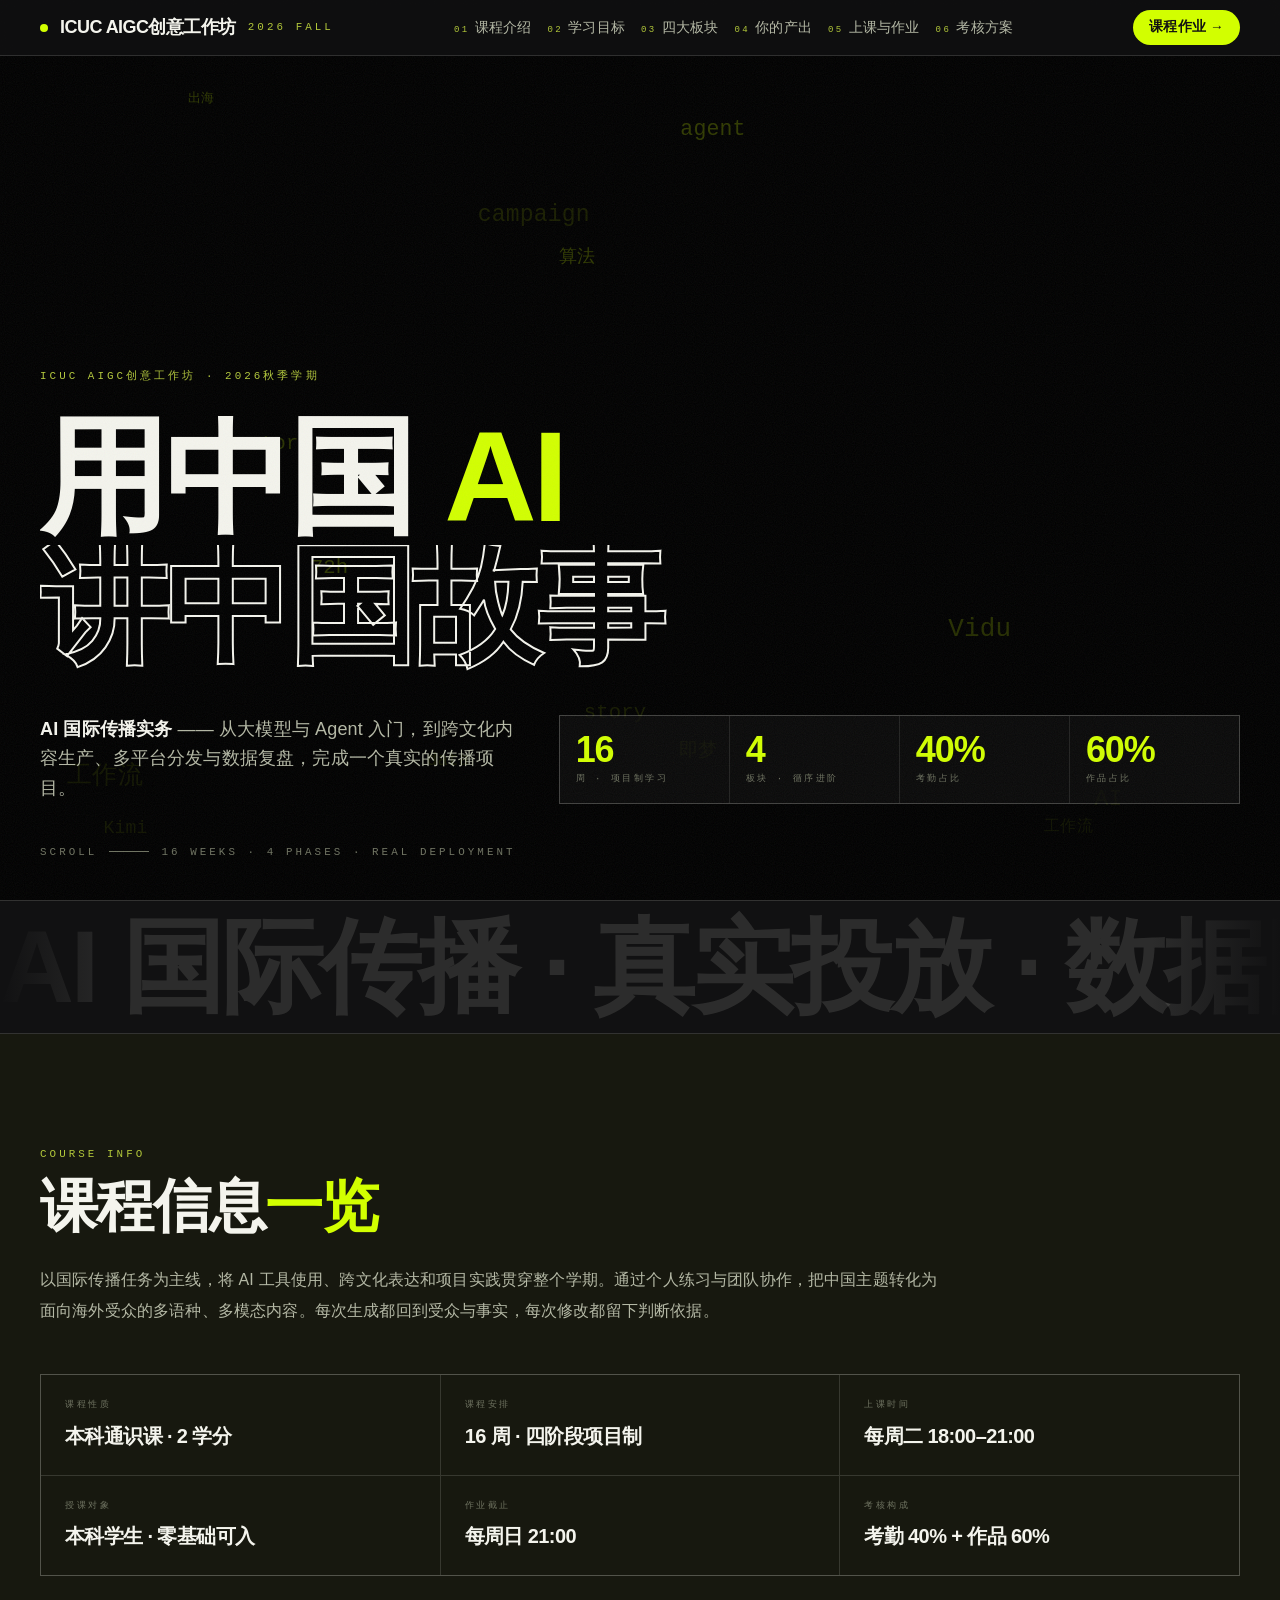
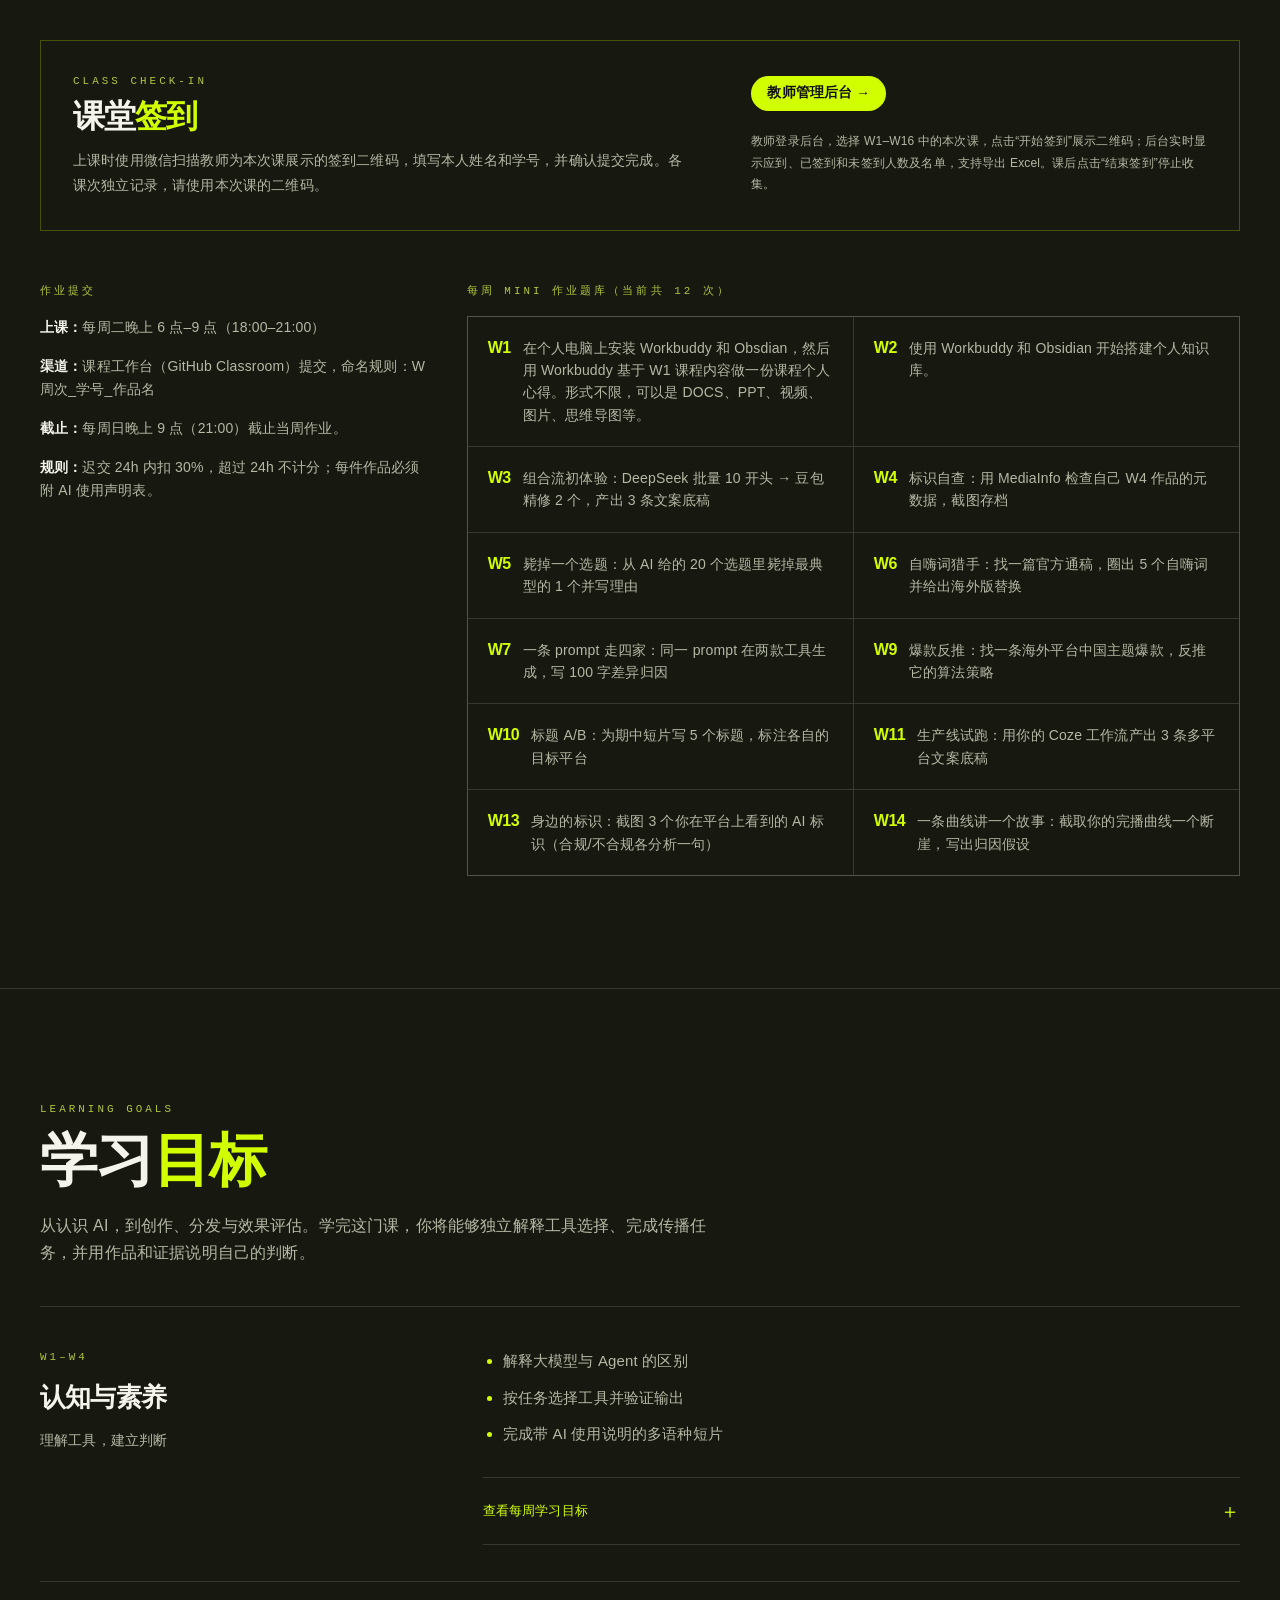
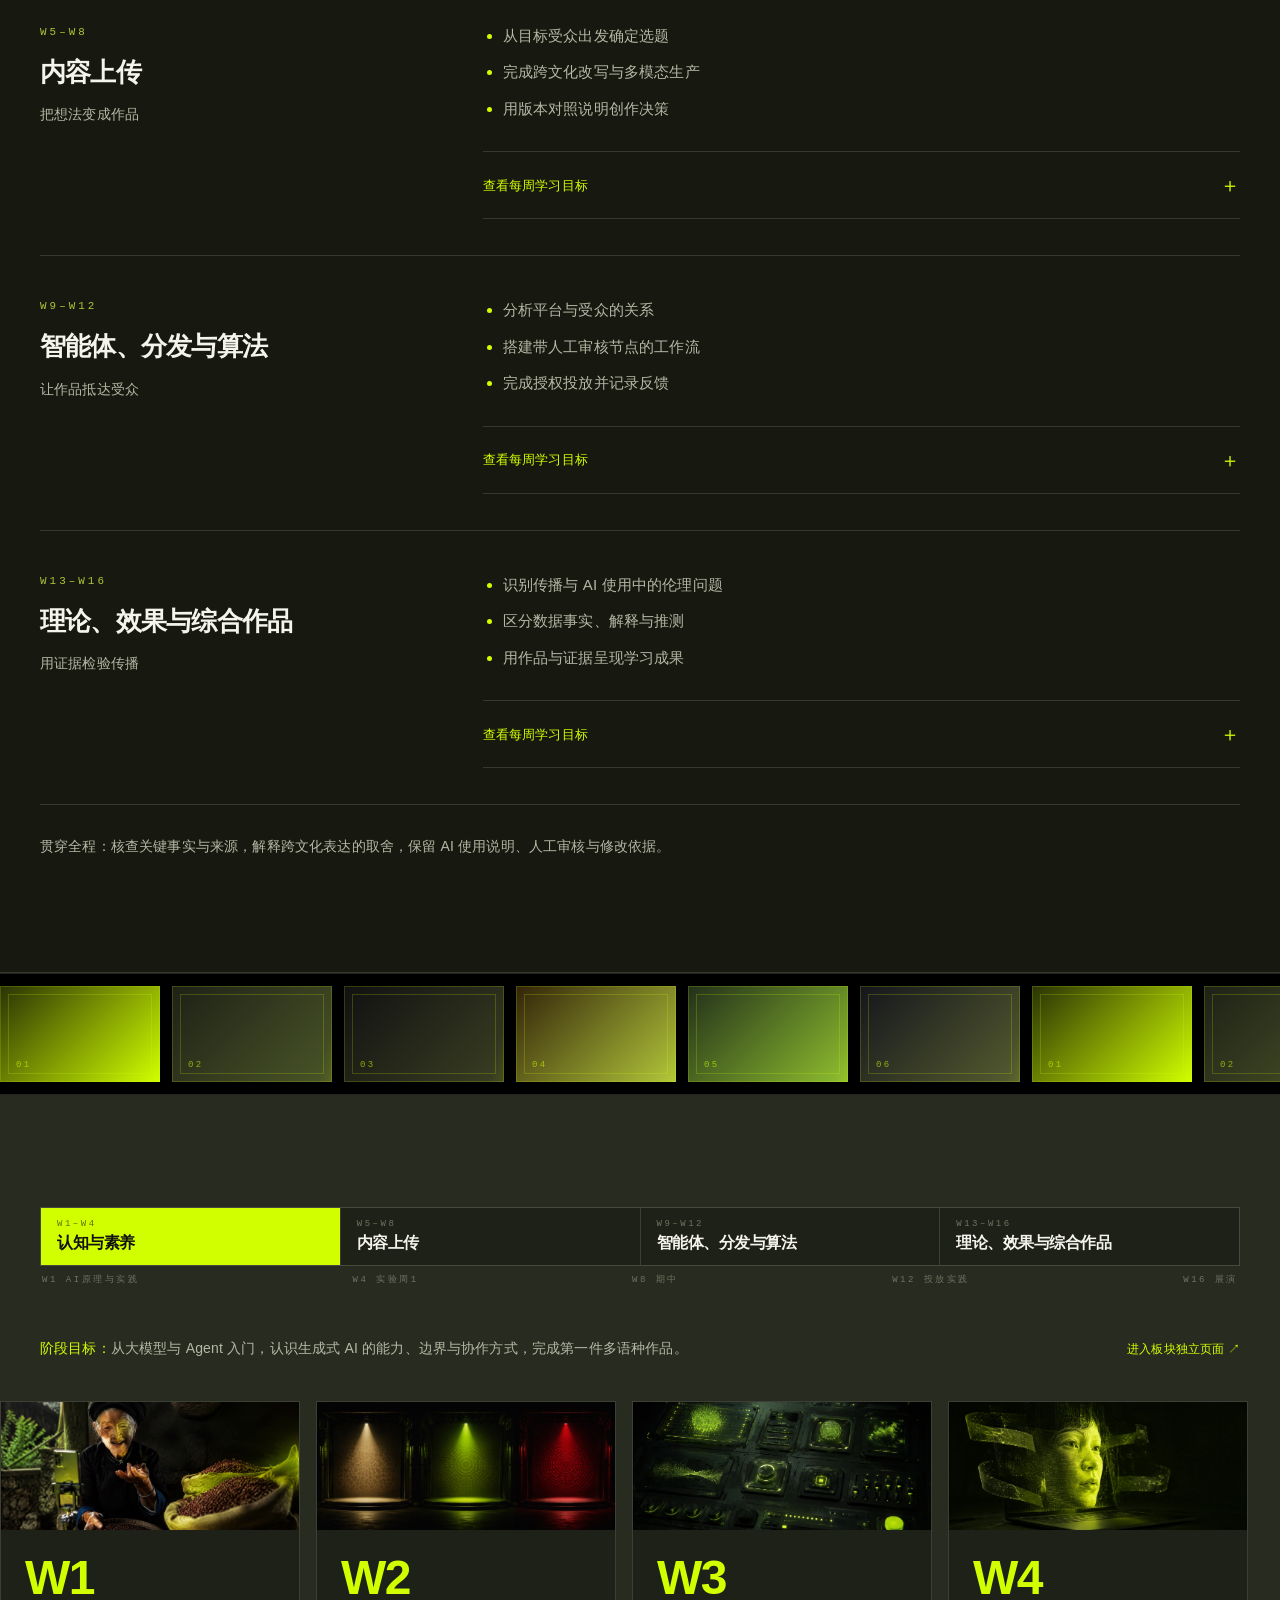
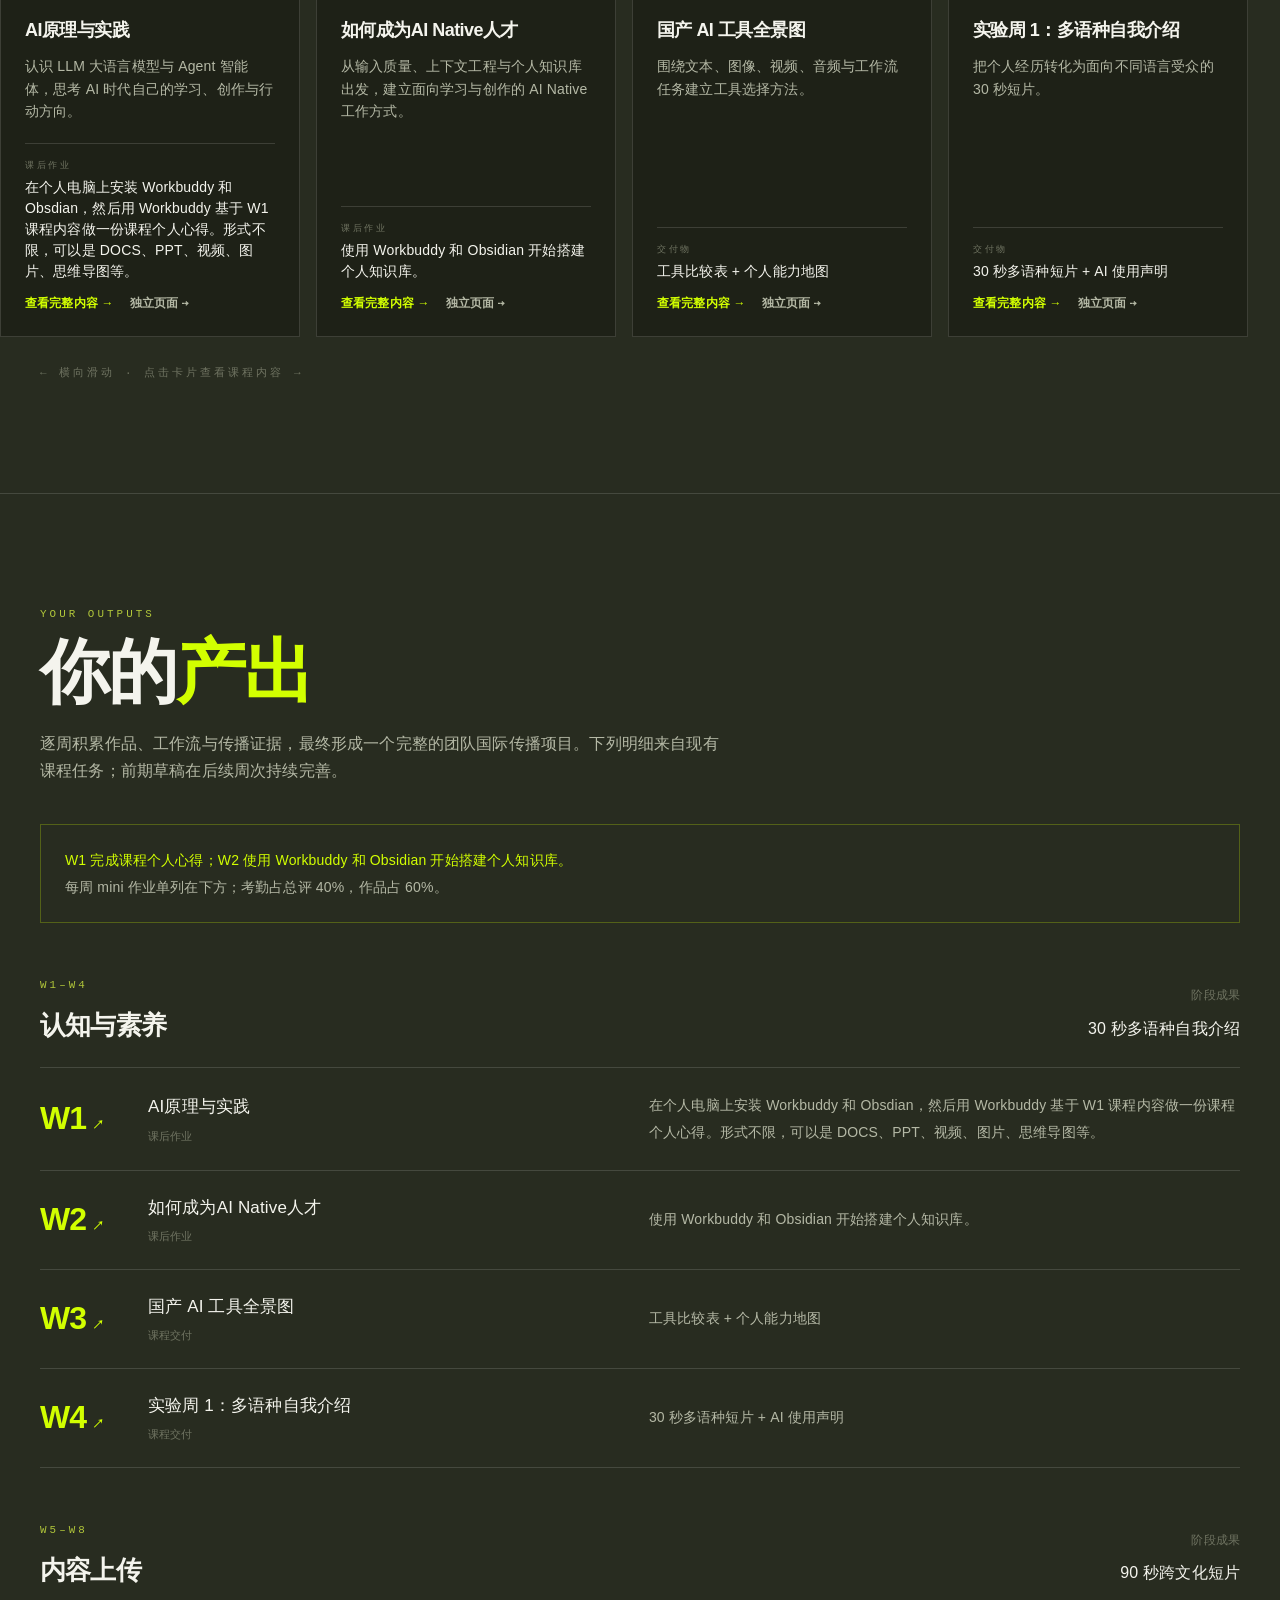
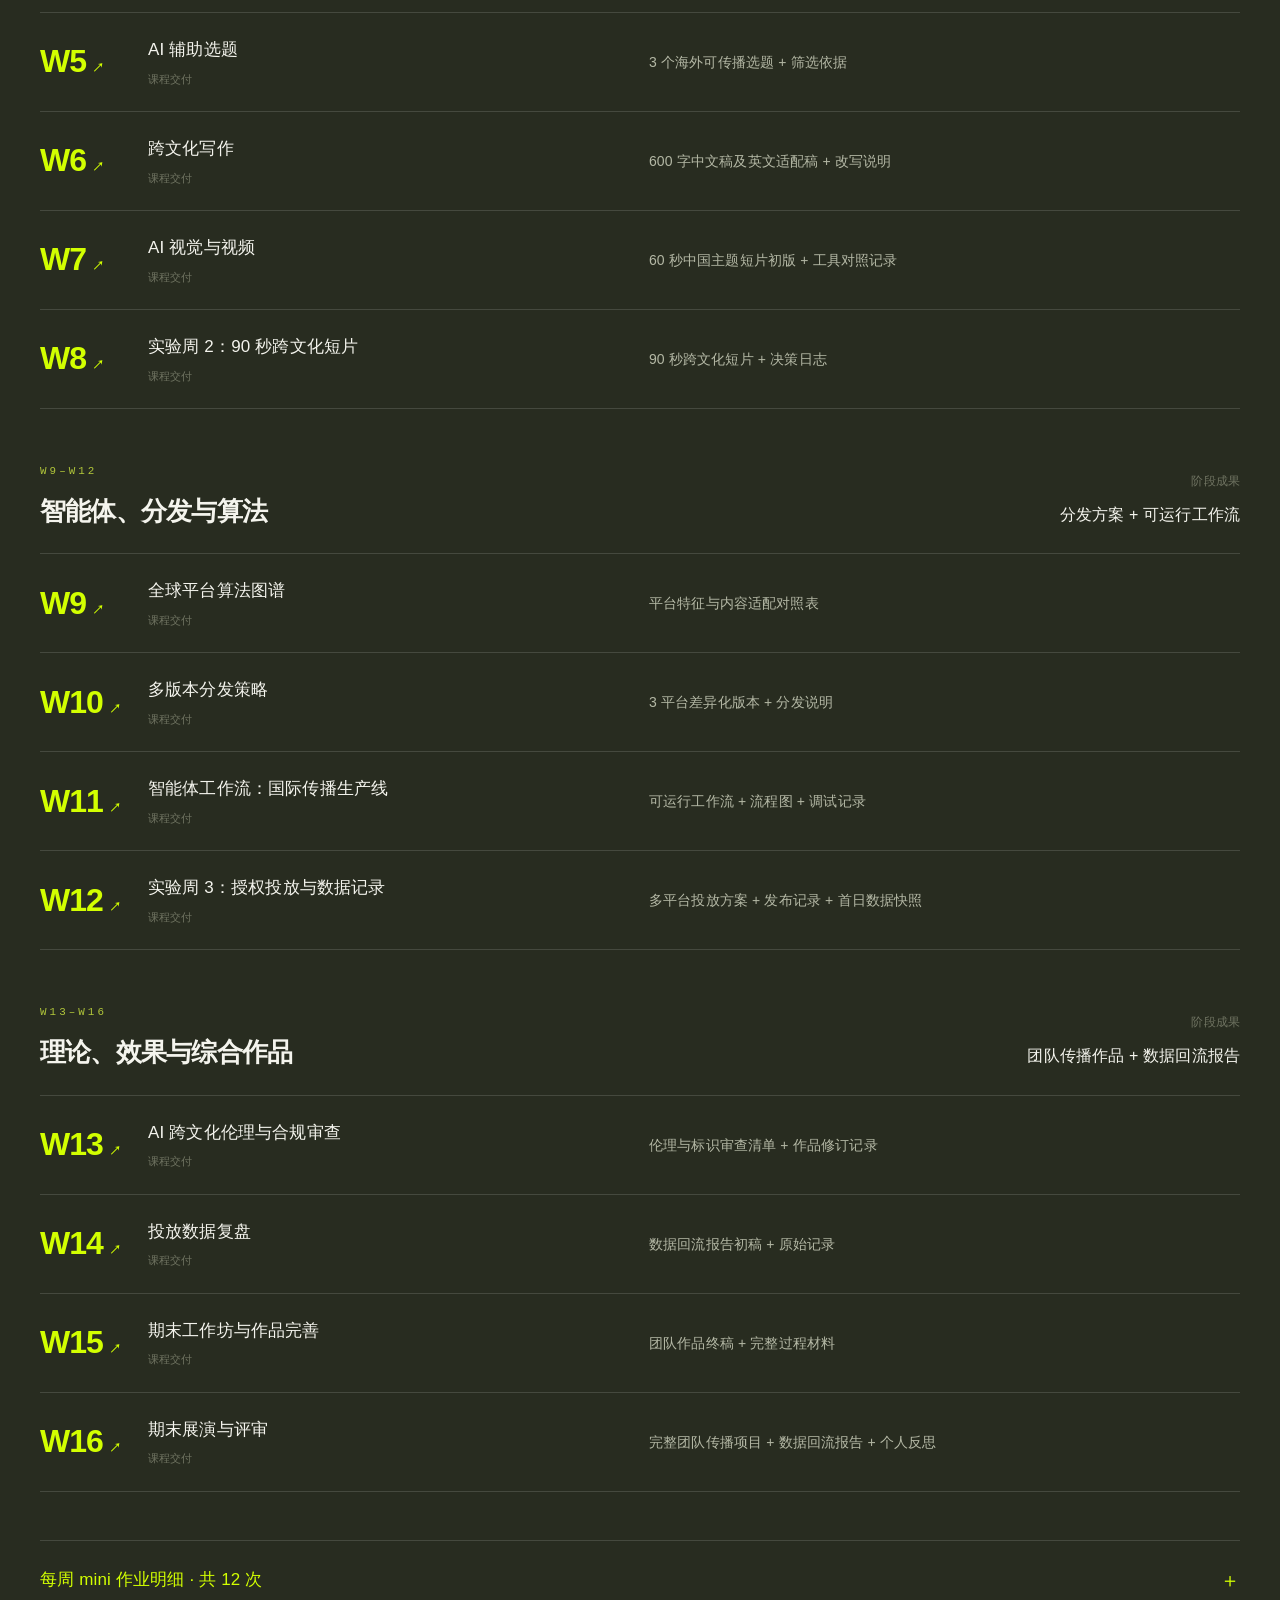
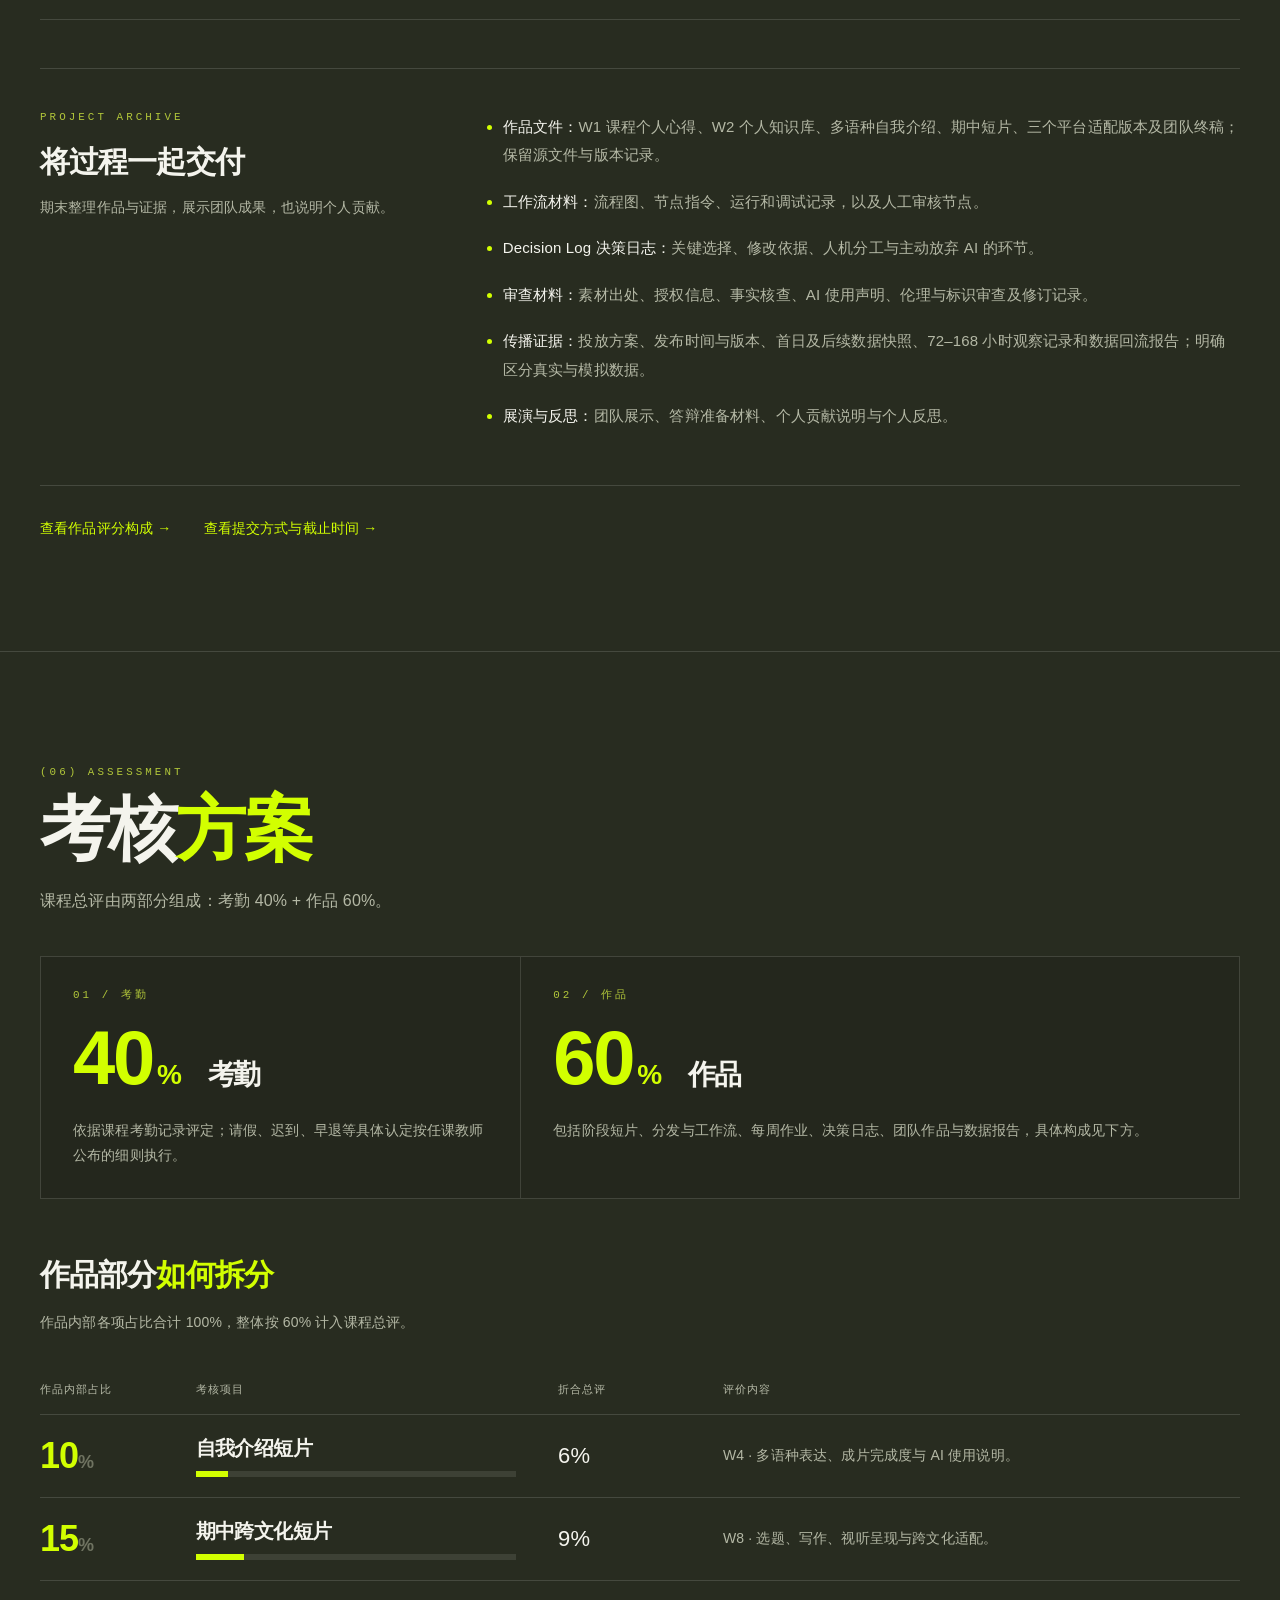
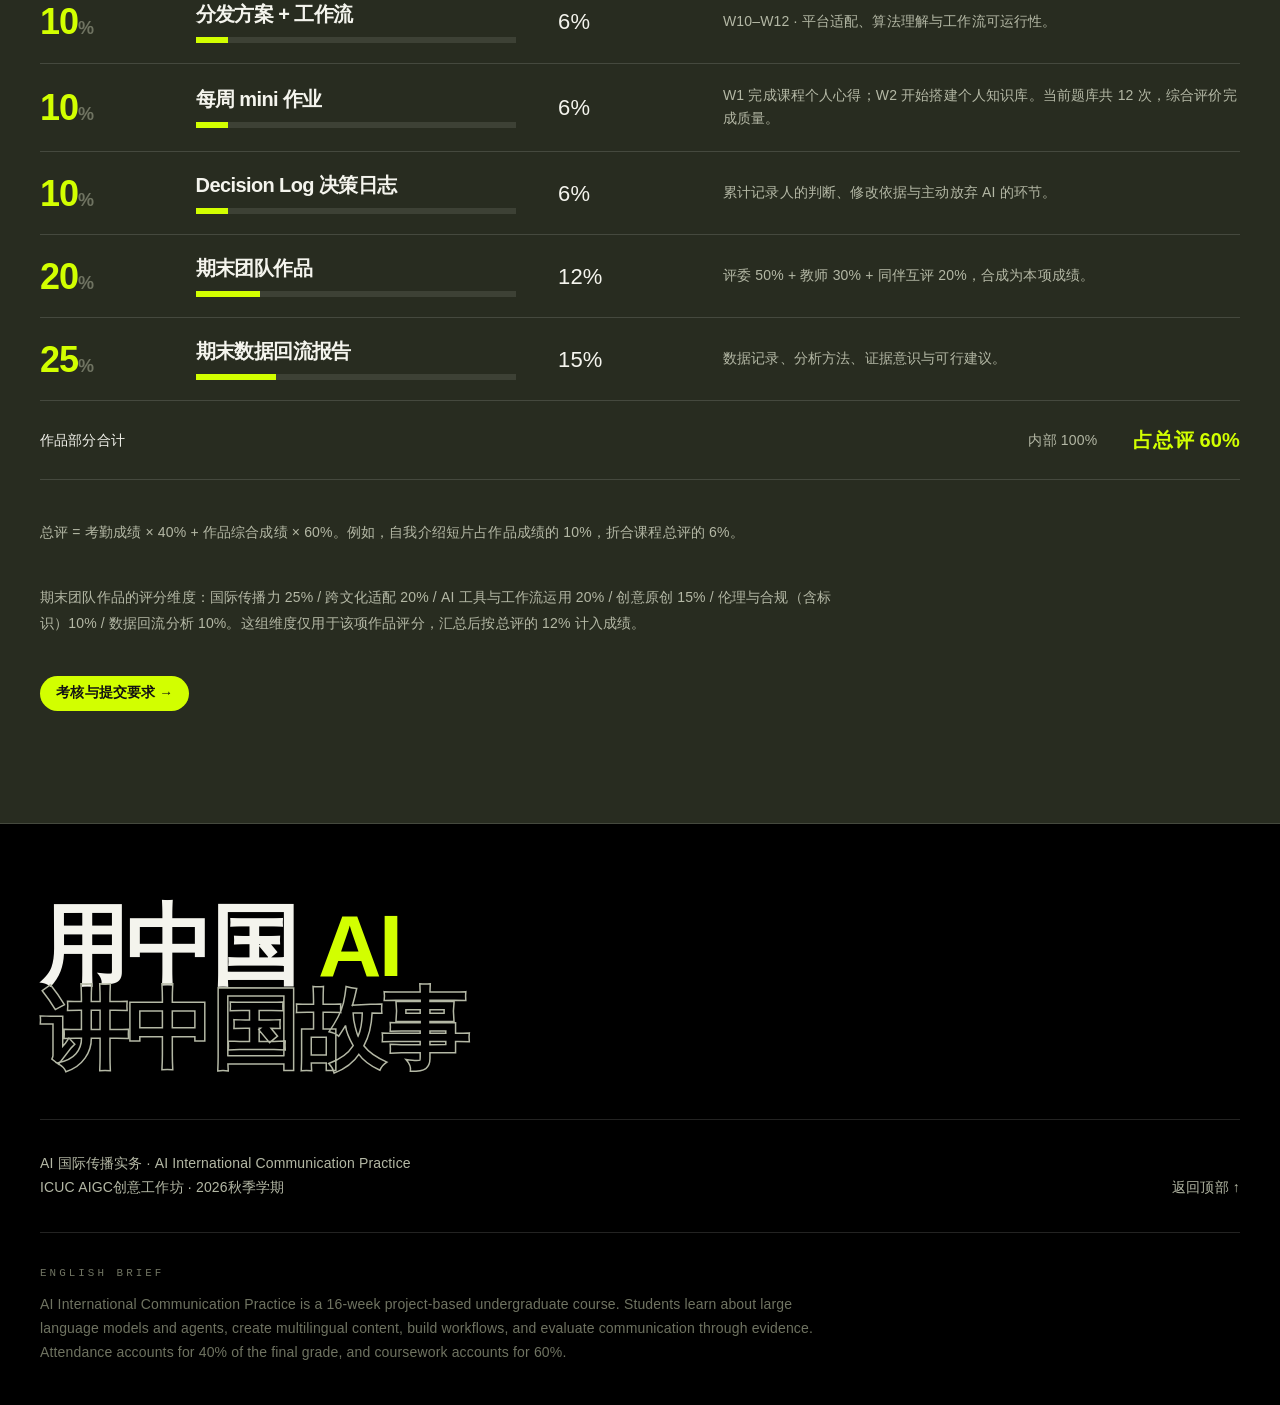
==== index.html @ f4b716f8 "Connect course attendance to W1-W16 live teacher dashboard" ====
<!doctype html><html lang="zh-CN"><head><meta charset="utf-8"><meta name="viewport" content="width=device-width,initial-scale=1"><title>课程介绍 · AI 国际传播实务</title><meta name="description" content="AI 国际传播实务：认知与素养、内容上传、智能体、分发与算法、理论、效果与综合作品。"><link rel="stylesheet" href="assets/original.css"><link rel="stylesheet" href="assets/original-look.css?v=7"><script src="assets/original-motion.js?v=4" defer></script><noscript><style>.reveal,.mask-line>span{opacity:1!important;transform:none!important}.phase-panel[hidden]{display:block!important}</style></noscript></head><body><a class="skip-link" href="#main">跳到正文</a><div class="scroll-progress" aria-hidden="true"><i></i></div><header class="original-header"><a class="brand-link" href="index.html#top"><span class="dot-live"></span><span class="font-display">ICUC AIGC创意工作坊</span><small class="d-mono">2026 FALL</small></a><nav class="desktop-nav" aria-label="主导航"><a class="u-link" href="index.html#info"><span class="d-mono">01</span>课程介绍</a><a class="u-link" href="index.html#learning-goals"><span class="d-mono">02</span>学习目标</a><a class="u-link" href="index.html#syllabus"><span class="d-mono">03</span>四大板块</a><a class="u-link" href="index.html#your-outputs"><span class="d-mono">04</span>你的产出</a><a class="u-link" href="index.html#assignments"><span class="d-mono">05</span>上课与作业</a><a class="u-link" href="index.html#assessment"><span class="d-mono">06</span>考核方案</a></nav><div class="nav-actions"><a class="btn-lime nav-cta" href="index.html#assignments">课程作业 →</a><button class="menu-trigger" aria-label="打开菜单" aria-expanded="false">☰</button></div></header><dialog class="mobile-menu" aria-label="导航菜单"><div class="dialog-top"><b class="font-display">ICUC AIGC创意工作坊</b><button data-close aria-label="关闭菜单">✕</button></div><nav><a class="u-link" href="index.html#info"><span class="d-mono">01</span>课程介绍</a><a class="u-link" href="index.html#learning-goals"><span class="d-mono">02</span>学习目标</a><a class="u-link" href="index.html#syllabus"><span class="d-mono">03</span>四大板块</a><a class="u-link" href="index.html#your-outputs"><span class="d-mono">04</span>你的产出</a><a class="u-link" href="index.html#assignments"><span class="d-mono">05</span>上课与作业</a><a class="u-link" href="index.html#assessment"><span class="d-mono">06</span>考核方案</a></nav></dialog><main id="main"><section id="top" class="original-hero"><canvas class="data-rain" aria-hidden="true"></canvas><div class="hero-shade"></div><div class="hero-inner"><p class="d-mono mb-8">ICUC AIGC创意工作坊 · 2026秋季学期</p><h1 class="font-display hero-title"><span class="mask-line"><span style="animation-delay:.1s">用中国 <span style="color:var(--lime)">AI</span></span></span><span class="mask-line"><span class="outline" style="animation-delay:.28s">讲中国故事</span></span></h1><div class="hero-bottom"><p><b>AI 国际传播实务</b> —— 从大模型与 Agent 入门，到跨文化内容生产、多平台分发与数据复盘，完成一个真实的传播项目。</p><div class="hero-stats"><div><strong class="font-display" data-count="16">16</strong><span class="d-mono-dim">周 · 项目制学习</span></div><div><strong class="font-display" data-count="4">4</strong><span class="d-mono-dim">板块 · 循序进阶</span></div><div><strong class="font-display" data-count="40%">40%</strong><span class="d-mono-dim">考勤占比</span></div><div><strong class="font-display" data-count="60%">60%</strong><span class="d-mono-dim">作品占比</span></div></div></div><div class="hero-scroll d-mono-dim"><span>SCROLL</span><i></i><span>16 WEEKS · 4 PHASES · REAL DEPLOYMENT</span></div></div></section><div class="original-marquee" aria-hidden="true"><div class="marquee-track font-display"><span>AI 国际传播 · 真实投放 · 数据回流 · 用中国 AI 讲中国故事 · </span><span>AI 国际传播 · 真实投放 · 数据回流 · 用中国 AI 讲中国故事 · </span></div></div><section id="info" class="original-section info-section"><div class="d-mono mb-4 reveal">COURSE INFO</div><h2 class="d-title section-title mb-6 reveal">课程信息<span style="color:var(--lime)">一览</span></h2><p class="intro-copy reveal">以国际传播任务为主线，将 AI 工具使用、跨文化表达和项目实践贯穿整个学期。通过个人练习与团队协作，把中国主题转化为面向海外受众的多语种、多模态内容。每次生成都回到受众与事实，每次修改都留下判断依据。</p><div class="info-grid"><div class="reveal"><div class="d-mono-dim mb-2">课程性质</div><strong class="d-title">本科通识课 · 2 学分</strong></div><div class="reveal"><div class="d-mono-dim mb-2">课程安排</div><strong class="d-title">16 周 · 四阶段项目制</strong></div><div class="reveal"><div class="d-mono-dim mb-2">上课时间</div><strong class="d-title">每周二 18:00–21:00</strong></div><div class="reveal"><div class="d-mono-dim mb-2">授课对象</div><strong class="d-title">本科学生 · 零基础可入</strong></div><div class="reveal"><div class="d-mono-dim mb-2">作业截止</div><strong class="d-title">每周日 21:00</strong></div><div class="reveal"><div class="d-mono-dim mb-2">考核构成</div><strong class="d-title">考勤 40% + 作品 60%</strong></div></div><div id="assignments" class="assignment-area"><div class="attendance-entry reveal"><div><div class="d-mono mb-3">CLASS CHECK-IN</div><h3 class="d-title">课堂<span style="color:var(--lime)">签到</span></h3><p>上课时使用微信扫描教师为本次课展示的签到二维码，填写本人姓名和学号，并确认提交完成。各课次独立记录，请使用本次课的二维码。</p></div><div class="attendance-actions"><a class="btn-lime" href="https://icuc-aigc-attendance.akon-mar.chatgpt.site/admin">教师管理后台 →</a><small>教师登录后台，选择 W1–W16 中的本次课，点击“开始签到”展示二维码；后台实时显示应到、已签到和未签到人数及名单，支持导出 Excel。课后点击“结束签到”停止收集。</small></div></div><div class="assignment-rules reveal"><div class="d-mono mb-4">作业提交</div><p><b>上课：</b>每周二晚上 6 点–9 点（18:00–21:00）</p><p><b>渠道：</b>课程工作台（GitHub Classroom）提交，命名规则：W周次_学号_作品名</p><p><b>截止：</b>每周日晚上 9 点（21:00）截止当周作业。</p><p><b>规则：</b>迟交 24h 内扣 30%，超过 24h 不计分；每件作品必须附 AI 使用声明表。</p></div><div><div class="d-mono mb-4 reveal">每周 mini 作业题库（当前共 12 次）</div><div class="mini-grid"><div class="mini-item reveal"><b class="font-display">W1</b><span>在个人电脑上安装 Workbuddy 和 Obsdian，然后用 Workbuddy 基于 W1 课程内容做一份课程个人心得。形式不限，可以是 DOCS、PPT、视频、图片、思维导图等。</span></div><div class="mini-item reveal"><b class="font-display">W2</b><span>使用 Workbuddy 和 Obsidian 开始搭建个人知识库。</span></div><div class="mini-item reveal"><b class="font-display">W3</b><span>组合流初体验：DeepSeek 批量 10 开头 → 豆包精修 2 个，产出 3 条文案底稿</span></div><div class="mini-item reveal"><b class="font-display">W4</b><span>标识自查：用 MediaInfo 检查自己 W4 作品的元数据，截图存档</span></div><div class="mini-item reveal"><b class="font-display">W5</b><span>毙掉一个选题：从 AI 给的 20 个选题里毙掉最典型的 1 个并写理由</span></div><div class="mini-item reveal"><b class="font-display">W6</b><span>自嗨词猎手：找一篇官方通稿，圈出 5 个自嗨词并给出海外版替换</span></div><div class="mini-item reveal"><b class="font-display">W7</b><span>一条 prompt 走四家：同一 prompt 在两款工具生成，写 100 字差异归因</span></div><div class="mini-item reveal"><b class="font-display">W9</b><span>爆款反推：找一条海外平台中国主题爆款，反推它的算法策略</span></div><div class="mini-item reveal"><b class="font-display">W10</b><span>标题 A/B：为期中短片写 5 个标题，标注各自的目标平台</span></div><div class="mini-item reveal"><b class="font-display">W11</b><span>生产线试跑：用你的 Coze 工作流产出 3 条多平台文案底稿</span></div><div class="mini-item reveal"><b class="font-display">W13</b><span>身边的标识：截图 3 个你在平台上看到的 AI 标识（合规/不合规各分析一句）</span></div><div class="mini-item reveal"><b class="font-display">W14</b><span>一条曲线讲一个故事：截取你的完播曲线一个断崖，写出归因假设</span></div></div></div></div></section><section id="learning-goals" class="original-section info-section outcomes-section" aria-labelledby="learning-goals-title"><div class="d-mono mb-4 reveal">LEARNING GOALS</div><h2 id="learning-goals-title" class="d-title section-title mb-6 reveal">学习<span style="color:var(--lime)">目标</span></h2><p class="section-desc reveal">从认识 AI，到创作、分发与效果评估。学完这门课，你将能够独立解释工具选择、完成传播任务，并用作品和证据说明自己的判断。</p><div class="goal-ledger"><article class="goal-phase reveal"><div class="goal-phase-heading"><span class="d-mono">W1–W4</span><h3 class="d-title">认知与素养</h3><p>理解工具，建立判断</p></div><div><ul class="outcome-list"><li>解释大模型与 Agent 的区别</li><li>按任务选择工具并验证输出</li><li>完成带 AI 使用说明的多语种短片</li></ul><details class="outcome-details"><summary>查看每周学习目标<span aria-hidden="true">＋</span></summary><div class="weekly-goals"><div class="weekly-goal"><a class="d-mono" href="phase-1.html#week-1">W1 ↗</a><div><h4>AI原理与实践</h4><ul class="outcome-list"><li>理解什么是 LLM 大语言模型</li><li>理解什么是 Agent 智能体及其与 LLM 的关系</li><li>思考 AI 时代自己该怎么做，并形成个人心得</li></ul></div></div><div class="weekly-goal"><a class="d-mono" href="phase-1.html#week-2">W2 ↗</a><div><h4>如何成为AI Native人才</h4><ul class="outcome-list"><li>理解输入质量对 AI 输出的影响</li><li>学会围绕任务组织和提供上下文</li><li>使用 Workbuddy 和 Obsidian 开始搭建个人知识库</li><li>整理可复用的个人上线文仓库</li></ul></div></div><div class="weekly-goal"><a class="d-mono" href="phase-1.html#week-3">W3 ↗</a><div><h4>国产 AI 工具全景图</h4><ul class="outcome-list"><li>建立任务与工具的对应关系</li><li>用统一材料比较工具输出</li><li>说明选择依据与使用限制</li></ul></div></div><div class="weekly-goal"><a class="d-mono" href="phase-1.html#week-4">W4 ↗</a><div><h4>实验周 1：多语种自我介绍</h4><ul class="outcome-list"><li>完成中文与外语的受众适配</li><li>串联文案、配音、字幕和剪辑</li><li>说明作品中的 AI 使用环节</li></ul></div></div></div></details></div></article><article class="goal-phase reveal"><div class="goal-phase-heading"><span class="d-mono">W5–W8</span><h3 class="d-title">内容上传</h3><p>把想法变成作品</p></div><div><ul class="outcome-list"><li>从目标受众出发确定选题</li><li>完成跨文化改写与多模态生产</li><li>用版本对照说明创作决策</li></ul><details class="outcome-details"><summary>查看每周学习目标<span aria-hidden="true">＋</span></summary><div class="weekly-goals"><div class="weekly-goal"><a class="d-mono" href="phase-2.html#week-5">W5 ↗</a><div><h4>AI 辅助选题</h4><ul class="outcome-list"><li>区分主题、选题和叙事角度</li><li>从材料中提出可核实的选题</li><li>给出选题筛选理由</li></ul></div></div><div class="weekly-goal"><a class="d-mono" href="phase-2.html#week-6">W6 ↗</a><div><h4>跨文化写作</h4><ul class="outcome-list"><li>识别受众已有知识与理解障碍</li><li>调整叙事开头和解释方式</li><li>保留事实的一致性</li></ul></div></div><div class="weekly-goal"><a class="d-mono" href="phase-2.html#week-7">W7 ↗</a><div><h4>AI 视觉与视频</h4><ul class="outcome-list"><li>从脚本拆出可制作镜头</li><li>比较视觉与视频工具的表现</li><li>保持人物、画面和声音一致</li></ul></div></div><div class="weekly-goal"><a class="d-mono" href="phase-2.html#week-8">W8 ↗</a><div><h4>实验周 2：90 秒跨文化短片</h4><ul class="outcome-list"><li>形成完整的跨文化叙事</li><li>完成多模态协同与质量检查</li><li>用决策日志解释人机分工</li></ul></div></div></div></details></div></article><article class="goal-phase reveal"><div class="goal-phase-heading"><span class="d-mono">W9–W12</span><h3 class="d-title">智能体、分发与算法</h3><p>让作品抵达受众</p></div><div><ul class="outcome-list"><li>分析平台与受众的关系</li><li>搭建带人工审核节点的工作流</li><li>完成授权投放并记录反馈</li></ul><details class="outcome-details"><summary>查看每周学习目标<span aria-hidden="true">＋</span></summary><div class="weekly-goals"><div class="weekly-goal"><a class="d-mono" href="phase-3.html#week-9">W9 ↗</a><div><h4>全球平台算法图谱</h4><ul class="outcome-list"><li>比较平台的内容形态与受众场景</li><li>辨认常见传播指标</li><li>形成平台适配假设</li></ul></div></div><div class="weekly-goal"><a class="d-mono" href="phase-3.html#week-10">W10 ↗</a><div><h4>多版本分发策略</h4><ul class="outcome-list"><li>保持核心事实一致</li><li>调整标题、封面和前几秒表达</li><li>提出可验证的版本比较方案</li></ul></div></div><div class="weekly-goal"><a class="d-mono" href="phase-3.html#week-11">W11 ↗</a><div><h4>智能体工作流：国际传播生产线</h4><ul class="outcome-list"><li>连接输入、处理、工具和输出节点</li><li>加入质量检查与失败处理</li><li>保留人工终审节点</li></ul></div></div><div class="weekly-goal"><a class="d-mono" href="phase-3.html#week-12">W12 ↗</a><div><h4>实验周 3：授权投放与数据记录</h4><ul class="outcome-list"><li>完成发布前审查</li><li>执行授权范围内的投放方案</li><li>记录时间、版本与数据口径</li></ul></div></div></div></details></div></article><article class="goal-phase reveal"><div class="goal-phase-heading"><span class="d-mono">W13–W16</span><h3 class="d-title">理论、效果与综合作品</h3><p>用证据检验传播</p></div><div><ul class="outcome-list"><li>识别传播与 AI 使用中的伦理问题</li><li>区分数据事实、解释与推测</li><li>用作品与证据呈现学习成果</li></ul><details class="outcome-details"><summary>查看每周学习目标<span aria-hidden="true">＋</span></summary><div class="weekly-goals"><div class="weekly-goal"><a class="d-mono" href="phase-4.html#week-13">W13 ↗</a><div><h4>AI 跨文化伦理与合规审查</h4><ul class="outcome-list"><li>识别偏见、隐私与真实性问题</li><li>核查素材授权和 AI 使用说明</li><li>提出可执行的修订意见</li></ul></div></div><div class="weekly-goal"><a class="d-mono" href="phase-4.html#week-14">W14 ↗</a><div><h4>投放数据复盘</h4><ul class="outcome-list"><li>按统一口径整理数据</li><li>区分发现、解释与因果结论</li><li>提出有证据支持的修改建议</li></ul></div></div><div class="weekly-goal"><a class="d-mono" href="phase-4.html#week-15">W15 ↗</a><div><h4>期末工作坊与作品完善</h4><ul class="outcome-list"><li>根据反馈完成关键修改</li><li>对齐作品与数据结论</li><li>准备有依据的展示与答辩</li></ul></div></div><div class="weekly-goal"><a class="d-mono" href="phase-4.html#week-16">W16 ↗</a><div><h4>期末展演与评审</h4><ul class="outcome-list"><li>清楚展示项目目标、作品和效果</li><li>回答人机协作与传播判断问题</li><li>总结个人贡献与可迁移能力</li></ul></div></div></div></details></div></article></div><p class="outcome-note reveal">贯穿全程：核查关键事实与来源，解释跨文化表达的取舍，保留 AI 使用说明、人工审核与修改依据。</p></section><div class="film-band" aria-hidden="true"><div class="film-track"><div class="film-frame" style="background:linear-gradient(135deg,#2a3305,#d2ff00)"><div class="film-border"></div><div class="film-shimmer"></div><span>01</span></div><div class="film-frame" style="background:linear-gradient(135deg,#1e2117,#4a5527)"><div class="film-border"></div><div class="film-shimmer"></div><span>02</span></div><div class="film-frame" style="background:linear-gradient(135deg,#111112,#3a3f22)"><div class="film-border"></div><div class="film-shimmer"></div><span>03</span></div><div class="film-frame" style="background:linear-gradient(135deg,#33240a,#b2c73a)"><div class="film-border"></div><div class="film-shimmer"></div><span>04</span></div><div class="film-frame" style="background:linear-gradient(135deg,#22301a,#8fbf2f)"><div class="film-border"></div><div class="film-shimmer"></div><span>05</span></div><div class="film-frame" style="background:linear-gradient(135deg,#14161c,#565c30)"><div class="film-border"></div><div class="film-shimmer"></div><span>06</span></div><div class="film-frame" style="background:linear-gradient(135deg,#2a3305,#d2ff00)"><div class="film-border"></div><div class="film-shimmer"></div><span>01</span></div><div class="film-frame" style="background:linear-gradient(135deg,#1e2117,#4a5527)"><div class="film-border"></div><div class="film-shimmer"></div><span>02</span></div><div class="film-frame" style="background:linear-gradient(135deg,#111112,#3a3f22)"><div class="film-border"></div><div class="film-shimmer"></div><span>03</span></div><div class="film-frame" style="background:linear-gradient(135deg,#33240a,#b2c73a)"><div class="film-border"></div><div class="film-shimmer"></div><span>04</span></div><div class="film-frame" style="background:linear-gradient(135deg,#22301a,#8fbf2f)"><div class="film-border"></div><div class="film-shimmer"></div><span>05</span></div><div class="film-frame" style="background:linear-gradient(135deg,#14161c,#565c30)"><div class="film-border"></div><div class="film-shimmer"></div><span>06</span></div><div class="film-frame" style="background:linear-gradient(135deg,#2a3305,#d2ff00)"><div class="film-border"></div><div class="film-shimmer"></div><span>01</span></div><div class="film-frame" style="background:linear-gradient(135deg,#1e2117,#4a5527)"><div class="film-border"></div><div class="film-shimmer"></div><span>02</span></div><div class="film-frame" style="background:linear-gradient(135deg,#111112,#3a3f22)"><div class="film-border"></div><div class="film-shimmer"></div><span>03</span></div><div class="film-frame" style="background:linear-gradient(135deg,#33240a,#b2c73a)"><div class="film-border"></div><div class="film-shimmer"></div><span>04</span></div><div class="film-frame" style="background:linear-gradient(135deg,#22301a,#8fbf2f)"><div class="film-border"></div><div class="film-shimmer"></div><span>05</span></div><div class="film-frame" style="background:linear-gradient(135deg,#14161c,#565c30)"><div class="film-border"></div><div class="film-shimmer"></div><span>06</span></div></div></div><section id="syllabus" class="original-section olive-section" aria-label="四大课程板块"><div class="section-front"><div class="reveal"><div class="phase-tabs" role="tablist" aria-label="四大课程板块"><button role="tab" id="phase-tab-1" aria-selected="true" aria-controls="phase-panel-1" tabindex="0" data-phase="1"><span class="d-mono-dim">W1–W4</span><span class="d-title">认知与素养</span></button><button role="tab" id="phase-tab-2" aria-selected="false" aria-controls="phase-panel-2" tabindex="-1" data-phase="2"><span class="d-mono-dim">W5–W8</span><span class="d-title">内容上传</span></button><button role="tab" id="phase-tab-3" aria-selected="false" aria-controls="phase-panel-3" tabindex="-1" data-phase="3"><span class="d-mono-dim">W9–W12</span><span class="d-title">智能体、分发与算法</span></button><button role="tab" id="phase-tab-4" aria-selected="false" aria-controls="phase-panel-4" tabindex="-1" data-phase="4"><span class="d-mono-dim">W13–W16</span><span class="d-title">理论、效果与综合作品</span></button></div><div class="phase-milestones d-mono-dim"><span>W1 AI原理与实践</span><span>W4 实验周1</span><span>W8 期中</span><span>W12 投放实践</span><span>W16 展演</span></div></div><div class="phase-panel" id="phase-panel-1" role="tabpanel" aria-labelledby="phase-tab-1" ><div class="phase-goal"><p><span style="color:var(--lime)">阶段目标：</span>从大模型与 Agent 入门，认识生成式 AI 的能力、边界与协作方式，完成第一件多语种作品。</p><a class="u-link" href="phase-1.html">进入板块独立页面 ↗</a></div><div class="week-strip"><div class="tilt"><article class="week-card reveal"><img src="assets/weeks/w1.jpg" alt="" loading="lazy"><div class="week-card-content"><span class="font-display week-n">W1</span><h4 class="d-title">AI原理与实践</h4><p>认识 LLM 大语言模型与 Agent 智能体，思考 AI 时代自己的学习、创作与行动方向。</p><div class="week-card-end"><div class="d-mono-dim">课后作业</div><p>在个人电脑上安装 Workbuddy 和 Obsdian，然后用 Workbuddy 基于 W1 课程内容做一份课程个人心得。形式不限，可以是 DOCS、PPT、视频、图片、思维导图等。</p><div class="card-links"><button class="u-link" data-week="1">查看完整内容 →</button><a class="u-link" href="phase-1.html#week-1">独立页面 ⇢</a></div></div></div></article></div><div class="tilt"><article class="week-card reveal"><img src="assets/weeks/w2.jpg" alt="" loading="lazy"><div class="week-card-content"><span class="font-display week-n">W2</span><h4 class="d-title">如何成为AI Native人才</h4><p>从输入质量、上下文工程与个人知识库出发，建立面向学习与创作的 AI Native 工作方式。</p><div class="week-card-end"><div class="d-mono-dim">课后作业</div><p>使用 Workbuddy 和 Obsidian 开始搭建个人知识库。</p><div class="card-links"><button class="u-link" data-week="2">查看完整内容 →</button><a class="u-link" href="phase-1.html#week-2">独立页面 ⇢</a></div></div></div></article></div><div class="tilt"><article class="week-card reveal"><img src="assets/weeks/w3.jpg" alt="" loading="lazy"><div class="week-card-content"><span class="font-display week-n">W3</span><h4 class="d-title">国产 AI 工具全景图</h4><p>围绕文本、图像、视频、音频与工作流任务建立工具选择方法。</p><div class="week-card-end"><div class="d-mono-dim">交付物</div><p>工具比较表 + 个人能力地图</p><div class="card-links"><button class="u-link" data-week="3">查看完整内容 →</button><a class="u-link" href="phase-1.html#week-3">独立页面 ⇢</a></div></div></div></article></div><div class="tilt"><article class="week-card reveal"><img src="assets/weeks/w4.jpg" alt="" loading="lazy"><div class="week-card-content"><span class="font-display week-n">W4</span><h4 class="d-title">实验周 1：多语种自我介绍</h4><p>把个人经历转化为面向不同语言受众的 30 秒短片。</p><div class="week-card-end"><div class="d-mono-dim">交付物</div><p>30 秒多语种短片 + AI 使用声明</p><div class="card-links"><button class="u-link" data-week="4">查看完整内容 →</button><a class="u-link" href="phase-1.html#week-4">独立页面 ⇢</a></div></div></div></article></div></div></div><div class="phase-panel" id="phase-panel-2" role="tabpanel" aria-labelledby="phase-tab-2" hidden><div class="phase-goal"><p><span style="color:var(--lime)">阶段目标：</span>围绕一个中国主题，完成选题、跨文化写作、分镜、生成、配音与剪辑，形成可展示的期中作品。</p><a class="u-link" href="phase-2.html">进入板块独立页面 ↗</a></div><div class="week-strip"><div class="tilt"><article class="week-card reveal"><img src="assets/weeks/w5.jpg" alt="" loading="lazy"><div class="week-card-content"><span class="font-display week-n">W5</span><h4 class="d-title">AI 辅助选题</h4><p>从受众兴趣与信息需求出发，找到中国主题的传播切口。</p><div class="week-card-end"><div class="d-mono-dim">交付物</div><p>3 个海外可传播选题 + 筛选依据</p><div class="card-links"><button class="u-link" data-week="5">查看完整内容 →</button><a class="u-link" href="phase-2.html#week-5">独立页面 ⇢</a></div></div></div></article></div><div class="tilt"><article class="week-card reveal"><img src="assets/weeks/w6.jpg" alt="" loading="lazy"><div class="week-card-content"><span class="font-display week-n">W6</span><h4 class="d-title">跨文化写作</h4><p>让信息在不同文化语境中被理解，而不是只完成字面翻译。</p><div class="week-card-end"><div class="d-mono-dim">交付物</div><p>600 字中文稿及英文适配稿 + 改写说明</p><div class="card-links"><button class="u-link" data-week="6">查看完整内容 →</button><a class="u-link" href="phase-2.html#week-6">独立页面 ⇢</a></div></div></div></article></div><div class="tilt"><article class="week-card reveal"><img src="assets/weeks/w7.jpg" alt="" loading="lazy"><div class="week-card-content"><span class="font-display week-n">W7</span><h4 class="d-title">AI 视觉与视频</h4><p>把文字脚本转化为分镜与声音，完成短片生产的第一轮闭环。</p><div class="week-card-end"><div class="d-mono-dim">交付物</div><p>60 秒中国主题短片初版 + 工具对照记录</p><div class="card-links"><button class="u-link" data-week="7">查看完整内容 →</button><a class="u-link" href="phase-2.html#week-7">独立页面 ⇢</a></div></div></div></article></div><div class="tilt"><article class="week-card reveal"><img src="assets/weeks/w8.jpg" alt="" loading="lazy"><div class="week-card-content"><span class="font-display week-n">W8</span><h4 class="d-title">实验周 2：90 秒跨文化短片</h4><p>整合前半程学习，完成有明确受众与叙事主线的期中作品。</p><div class="week-card-end"><div class="d-mono-dim">交付物</div><p>90 秒跨文化短片 + 决策日志</p><div class="card-links"><button class="u-link" data-week="8">查看完整内容 →</button><a class="u-link" href="phase-2.html#week-8">独立页面 ⇢</a></div></div></div></article></div></div></div><div class="phase-panel" id="phase-panel-3" role="tabpanel" aria-labelledby="phase-tab-3" hidden><div class="phase-goal"><p><span style="color:var(--lime)">阶段目标：</span>理解不同平台的内容呈现与分发逻辑，将单件作品改造成多平台版本，并用 Agent 工作流组织生产。</p><a class="u-link" href="phase-3.html">进入板块独立页面 ↗</a></div><div class="week-strip"><div class="tilt"><article class="week-card reveal"><img src="assets/weeks/w9.jpg" alt="" loading="lazy"><div class="week-card-content"><span class="font-display week-n">W9</span><h4 class="d-title">全球平台算法图谱</h4><p>从平台形态、观看场景与可观察数据理解分发逻辑。</p><div class="week-card-end"><div class="d-mono-dim">交付物</div><p>平台特征与内容适配对照表</p><div class="card-links"><button class="u-link" data-week="9">查看完整内容 →</button><a class="u-link" href="phase-3.html#week-9">独立页面 ⇢</a></div></div></div></article></div><div class="tilt"><article class="week-card reveal"><img src="assets/weeks/w10.jpg" alt="" loading="lazy"><div class="week-card-content"><span class="font-display week-n">W10</span><h4 class="d-title">多版本分发策略</h4><p>将同一核心内容改造成适合不同平台和观看场景的版本。</p><div class="week-card-end"><div class="d-mono-dim">交付物</div><p>3 平台差异化版本 + 分发说明</p><div class="card-links"><button class="u-link" data-week="10">查看完整内容 →</button><a class="u-link" href="phase-3.html#week-10">独立页面 ⇢</a></div></div></div></article></div><div class="tilt"><article class="week-card reveal"><img src="assets/weeks/w11.jpg" alt="" loading="lazy"><div class="week-card-content"><span class="font-display week-n">W11</span><h4 class="d-title">智能体工作流：国际传播生产线</h4><p>在前期学习的基础上，搭建可以运行和检查的生产流程。</p><div class="week-card-end"><div class="d-mono-dim">交付物</div><p>可运行工作流 + 流程图 + 调试记录</p><div class="card-links"><button class="u-link" data-week="11">查看完整内容 →</button><a class="u-link" href="phase-3.html#week-11">独立页面 ⇢</a></div></div></div></article></div><div class="tilt"><article class="week-card reveal"><img src="assets/weeks/w12.jpg" alt="" loading="lazy"><div class="week-card-content"><span class="font-display week-n">W12</span><h4 class="d-title">实验周 3：授权投放与数据记录</h4><p>把作品带入传播场景，建立从发布到反馈的记录链条。</p><div class="week-card-end"><div class="d-mono-dim">交付物</div><p>多平台投放方案 + 发布记录 + 首日数据快照</p><div class="card-links"><button class="u-link" data-week="12">查看完整内容 →</button><a class="u-link" href="phase-3.html#week-12">独立页面 ⇢</a></div></div></div></article></div></div></div><div class="phase-panel" id="phase-panel-4" role="tabpanel" aria-labelledby="phase-tab-4" hidden><div class="phase-goal"><p><span style="color:var(--lime)">阶段目标：</span>审查作品中的真实性、版权、隐私与 AI 使用标识，分析传播数据，完成团队作品、复盘报告与期末答辩。</p><a class="u-link" href="phase-4.html">进入板块独立页面 ↗</a></div><div class="week-strip"><div class="tilt"><article class="week-card reveal"><img src="assets/weeks/w13.jpg" alt="" loading="lazy"><div class="week-card-content"><span class="font-display week-n">W13</span><h4 class="d-title">AI 跨文化伦理与合规审查</h4><p>围绕真实、尊重与责任，审查从素材输入到作品发布的全过程。</p><div class="week-card-end"><div class="d-mono-dim">交付物</div><p>伦理与标识审查清单 + 作品修订记录</p><div class="card-links"><button class="u-link" data-week="13">查看完整内容 →</button><a class="u-link" href="phase-4.html#week-13">独立页面 ⇢</a></div></div></div></article></div><div class="tilt"><article class="week-card reveal"><img src="assets/weeks/w14.jpg" alt="" loading="lazy"><div class="week-card-content"><span class="font-display week-n">W14</span><h4 class="d-title">投放数据复盘</h4><p>用数据回答传播是否有效，并明确证据能够支持到什么程度。</p><div class="week-card-end"><div class="d-mono-dim">交付物</div><p>数据回流报告初稿 + 原始记录</p><div class="card-links"><button class="u-link" data-week="14">查看完整内容 →</button><a class="u-link" href="phase-4.html#week-14">独立页面 ⇢</a></div></div></div></article></div><div class="tilt"><article class="week-card reveal"><img src="assets/weeks/w15.jpg" alt="" loading="lazy"><div class="week-card-content"><span class="font-display week-n">W15</span><h4 class="d-title">期末工作坊与作品完善</h4><p>把作品、过程材料和传播分析整合成可以评审的项目。</p><div class="week-card-end"><div class="d-mono-dim">交付物</div><p>团队作品终稿 + 完整过程材料</p><div class="card-links"><button class="u-link" data-week="15">查看完整内容 →</button><a class="u-link" href="phase-4.html#week-15">独立页面 ⇢</a></div></div></div></article></div><div class="tilt"><article class="week-card reveal"><img src="assets/weeks/w16.jpg" alt="" loading="lazy"><div class="week-card-content"><span class="font-display week-n">W16</span><h4 class="d-title">期末展演与评审</h4><p>展示一个完整的国际传播项目，并解释作品背后的判断与证据。</p><div class="week-card-end"><div class="d-mono-dim">交付物</div><p>完整团队传播项目 + 数据回流报告 + 个人反思</p><div class="card-links"><button class="u-link" data-week="16">查看完整内容 →</button><a class="u-link" href="phase-4.html#week-16">独立页面 ⇢</a></div></div></div></article></div></div></div><p class="d-mono-dim mt-3 reveal">← 横向滑动 · 点击卡片查看课程内容 →</p></div></section><dialog class="lesson-dialog" id="lesson-1" aria-labelledby="lesson-title-1"><div class="dialog-top"><span class="d-mono">W1 / 课程内容</span><button data-close aria-label="关闭课程详情">✕</button></div><div class="lesson-dialog-inner"><h2 class="d-title" id="lesson-title-1">AI原理与实践</h2><p class="lesson-summary">认识 LLM 大语言模型与 Agent 智能体，思考 AI 时代自己的学习、创作与行动方向。</p><div class="lesson-body"><div><h4 class="d-mono">学习目标</h4><ul><li>理解什么是 LLM 大语言模型</li><li>理解什么是 Agent 智能体及其与 LLM 的关系</li><li>思考 AI 时代自己该怎么做，并形成个人心得</li></ul><h4 class="d-mono">课堂内容</h4><ol><li>什么是LLM大语言模型</li><li>什么是Agent智能体</li><li>AI时代，你该怎么做。</li></ol></div><aside class="panel"><h4 class="d-mono">课堂实践</h4><p>结合个人学习与创作场景，讨论 LLM 与 Agent 的应用方式，梳理 AI 时代自己的行动方向，并构思课程个人心得的表达形式。</p><div class="lesson-output"><h4 class="d-mono">课后作业</h4><p>在个人电脑上安装 Workbuddy 和 Obsdian，然后用 Workbuddy 基于 W1 课程内容做一份课程个人心得。形式不限，可以是 DOCS、PPT、视频、图片、思维导图等。</p></div></aside></div></div></dialog><dialog class="lesson-dialog" id="lesson-2" aria-labelledby="lesson-title-2"><div class="dialog-top"><span class="d-mono">W2 / 课程内容</span><button data-close aria-label="关闭课程详情">✕</button></div><div class="lesson-dialog-inner"><h2 class="d-title" id="lesson-title-2">如何成为AI Native人才</h2><p class="lesson-summary">从输入质量、上下文工程与个人知识库出发，建立面向学习与创作的 AI Native 工作方式。</p><div class="lesson-body"><div><h4 class="d-mono">学习目标</h4><ul><li>理解输入质量对 AI 输出的影响</li><li>学会围绕任务组织和提供上下文</li><li>使用 Workbuddy 和 Obsidian 开始搭建个人知识库</li><li>整理可复用的个人上线文仓库</li></ul><h4 class="d-mono">课堂内容</h4><ol><li>输入决定输出</li><li>上下文工程</li><li>个人知识库</li><li>个人上线文仓库</li></ol></div><aside class="panel"><h4 class="d-mono">课堂实践</h4><p>围绕自己的学习或创作任务，梳理输入材料、上下文和已有知识，设计个人知识库与个人上线文仓库的初步结构。</p><div class="lesson-output"><h4 class="d-mono">课后作业</h4><p>使用 Workbuddy 和 Obsidian 开始搭建个人知识库。</p></div></aside></div></div></dialog><dialog class="lesson-dialog" id="lesson-3" aria-labelledby="lesson-title-3"><div class="dialog-top"><span class="d-mono">W3 / 课程内容</span><button data-close aria-label="关闭课程详情">✕</button></div><div class="lesson-dialog-inner"><h2 class="d-title" id="lesson-title-3">国产 AI 工具全景图</h2><p class="lesson-summary">围绕文本、图像、视频、音频与工作流任务建立工具选择方法。</p><div class="lesson-body"><div><h4 class="d-mono">学习目标</h4><ul><li>建立任务与工具的对应关系</li><li>用统一材料比较工具输出</li><li>说明选择依据与使用限制</li></ul><h4 class="d-mono">课堂内容</h4><ol><li>工具地图：按生成模态与任务组织工具，而不是只记产品名称。</li><li>对照方法：同一输入、同一输出标准，对比准确性、表达、可控性与操作成本。</li><li>组合使用：先批量构思，再精修、核查与人工定稿。</li></ol></div><aside class="panel"><h4 class="d-mono">课堂实践</h4><p>用两款可用工具处理同一段跨文化介绍，记录各自优点、错误和修改成本，整理个人工具清单。</p><div class="lesson-output"><h4 class="d-mono">本周交付</h4><p>工具比较表 + 个人能力地图</p></div></aside></div></div></dialog><dialog class="lesson-dialog" id="lesson-4" aria-labelledby="lesson-title-4"><div class="dialog-top"><span class="d-mono">W4 / 课程内容</span><button data-close aria-label="关闭课程详情">✕</button></div><div class="lesson-dialog-inner"><h2 class="d-title" id="lesson-title-4">实验周 1：多语种自我介绍</h2><p class="lesson-summary">把个人经历转化为面向不同语言受众的 30 秒短片。</p><div class="lesson-body"><div><h4 class="d-mono">学习目标</h4><ul><li>完成中文与外语的受众适配</li><li>串联文案、配音、字幕和剪辑</li><li>说明作品中的 AI 使用环节</li></ul><h4 class="d-mono">课堂内容</h4><ol><li>中文基线：先写真实的个人经历与记忆点。</li><li>多语种表达：中文、英文与一种小语种的表达适配及核查。</li><li>成片检查：声音、字幕、画面一致；添加 AI 使用说明与必要标识。</li></ol></div><aside class="panel"><h4 class="d-mono">课堂实践</h4><p>生成与试听多语种口播，制作数字人或人物介绍短片，开展同伴观看反馈并修改。</p><div class="lesson-output"><h4 class="d-mono">本周交付</h4><p>30 秒多语种短片 + AI 使用声明</p></div></aside></div></div></dialog><dialog class="lesson-dialog" id="lesson-5" aria-labelledby="lesson-title-5"><div class="dialog-top"><span class="d-mono">W5 / 课程内容</span><button data-close aria-label="关闭课程详情">✕</button></div><div class="lesson-dialog-inner"><h2 class="d-title" id="lesson-title-5">AI 辅助选题</h2><p class="lesson-summary">从受众兴趣与信息需求出发，找到中国主题的传播切口。</p><div class="lesson-body"><div><h4 class="d-mono">学习目标</h4><ul><li>区分主题、选题和叙事角度</li><li>从材料中提出可核实的选题</li><li>给出选题筛选理由</li></ul><h4 class="d-mono">课堂内容</h4><ol><li>选题来源：公开材料、生活观察与受众提问。</li><li>AI 发散：从同一主题生成不同受众、形式与角度的候选方案。</li><li>人工筛选：以相关性、事实支撑、制作可行性筛选。</li></ol></div><aside class="panel"><h4 class="d-mono">课堂实践</h4><p>围绕一个中国主题生成候选选题，选择三个并写出受众、核心问题、素材来源和否决理由。</p><div class="lesson-output"><h4 class="d-mono">本周交付</h4><p>3 个海外可传播选题 + 筛选依据</p></div></aside></div></div></dialog><dialog class="lesson-dialog" id="lesson-6" aria-labelledby="lesson-title-6"><div class="dialog-top"><span class="d-mono">W6 / 课程内容</span><button data-close aria-label="关闭课程详情">✕</button></div><div class="lesson-dialog-inner"><h2 class="d-title" id="lesson-title-6">跨文化写作</h2><p class="lesson-summary">让信息在不同文化语境中被理解，而不是只完成字面翻译。</p><div class="lesson-body"><div><h4 class="d-mono">学习目标</h4><ul><li>识别受众已有知识与理解障碍</li><li>调整叙事开头和解释方式</li><li>保留事实的一致性</li></ul><h4 class="d-mono">课堂内容</h4><ol><li>受众与语境：补足必要背景，避免把刻板印象当作受众画像。</li><li>表达改写：将抽象口号转化为具体人物、行动和细节。</li><li>双语校对：核查专名、数字、引文与语气。</li></ol></div><aside class="panel"><h4 class="d-mono">课堂实践</h4><p>将一篇中文介绍改写为面向目标海外受众的版本，对照开头、背景解释和表达方式，标注修改理由。</p><div class="lesson-output"><h4 class="d-mono">本周交付</h4><p>600 字中文稿及英文适配稿 + 改写说明</p></div></aside></div></div></dialog><dialog class="lesson-dialog" id="lesson-7" aria-labelledby="lesson-title-7"><div class="dialog-top"><span class="d-mono">W7 / 课程内容</span><button data-close aria-label="关闭课程详情">✕</button></div><div class="lesson-dialog-inner"><h2 class="d-title" id="lesson-title-7">AI 视觉与视频</h2><p class="lesson-summary">把文字脚本转化为分镜与声音，完成短片生产的第一轮闭环。</p><div class="lesson-body"><div><h4 class="d-mono">学习目标</h4><ul><li>从脚本拆出可制作镜头</li><li>比较视觉与视频工具的表现</li><li>保持人物、画面和声音一致</li></ul><h4 class="d-mono">课堂内容</h4><ol><li>分镜设计：镜头目的、景别、时长、画面描述和声音。</li><li>生成控制：用参考素材与清晰约束提高风格和角色一致性。</li><li>剪辑整合：检验节奏、字幕、配音和素材来源。</li></ol></div><aside class="panel"><h4 class="d-mono">课堂实践</h4><p>用同一镜头描述进行工具对照，并将选定镜头、配音与字幕组装成一条短片初版。</p><div class="lesson-output"><h4 class="d-mono">本周交付</h4><p>60 秒中国主题短片初版 + 工具对照记录</p></div></aside></div></div></dialog><dialog class="lesson-dialog" id="lesson-8" aria-labelledby="lesson-title-8"><div class="dialog-top"><span class="d-mono">W8 / 课程内容</span><button data-close aria-label="关闭课程详情">✕</button></div><div class="lesson-dialog-inner"><h2 class="d-title" id="lesson-title-8">实验周 2：90 秒跨文化短片</h2><p class="lesson-summary">整合前半程学习，完成有明确受众与叙事主线的期中作品。</p><div class="lesson-body"><div><h4 class="d-mono">学习目标</h4><ul><li>形成完整的跨文化叙事</li><li>完成多模态协同与质量检查</li><li>用决策日志解释人机分工</li></ul><h4 class="d-mono">课堂内容</h4><ol><li>项目整合：围绕核心信息组织脚本、镜头和声音。</li><li>受众测试：观察观众是否理解主旨、记住信息。</li><li>修改定稿：完成字幕、配音、AI 使用说明与版本归档。</li></ol></div><aside class="panel"><h4 class="d-mono">课堂实践</h4><p>进行短片试映与同伴反馈，根据理解障碍和视听问题完成修改，提交制作过程。</p><div class="lesson-output"><h4 class="d-mono">本周交付</h4><p>90 秒跨文化短片 + 决策日志</p></div></aside></div></div></dialog><dialog class="lesson-dialog" id="lesson-9" aria-labelledby="lesson-title-9"><div class="dialog-top"><span class="d-mono">W9 / 课程内容</span><button data-close aria-label="关闭课程详情">✕</button></div><div class="lesson-dialog-inner"><h2 class="d-title" id="lesson-title-9">全球平台算法图谱</h2><p class="lesson-summary">从平台形态、观看场景与可观察数据理解分发逻辑。</p><div class="lesson-body"><div><h4 class="d-mono">学习目标</h4><ul><li>比较平台的内容形态与受众场景</li><li>辨认常见传播指标</li><li>形成平台适配假设</li></ul><h4 class="d-mono">课堂内容</h4><ol><li>平台观察：比较短视频、长视频与图文内容的呈现方式。</li><li>指标理解：曝光、播放、完播与互动的含义和口径。</li><li>规则意识：发布前查看目标平台当时的内容要求与 AI 标识说明。</li></ol></div><aside class="panel"><h4 class="d-mono">课堂实践</h4><p>观察同主题的多平台案例，整理标题、时长、画面比例、开头与互动设计差异。</p><div class="lesson-output"><h4 class="d-mono">本周交付</h4><p>平台特征与内容适配对照表</p></div></aside></div></div></dialog><dialog class="lesson-dialog" id="lesson-10" aria-labelledby="lesson-title-10"><div class="dialog-top"><span class="d-mono">W10 / 课程内容</span><button data-close aria-label="关闭课程详情">✕</button></div><div class="lesson-dialog-inner"><h2 class="d-title" id="lesson-title-10">多版本分发策略</h2><p class="lesson-summary">将同一核心内容改造成适合不同平台和观看场景的版本。</p><div class="lesson-body"><div><h4 class="d-mono">学习目标</h4><ul><li>保持核心事实一致</li><li>调整标题、封面和前几秒表达</li><li>提出可验证的版本比较方案</li></ul><h4 class="d-mono">课堂内容</h4><ol><li>一稿多版：重组节奏、画幅、字幕密度与信息顺序。</li><li>入口设计：使标题、封面与实际内容一致。</li><li>比较设计：明确单次比较的变量、指标和观察时间。</li></ol></div><aside class="panel"><h4 class="d-mono">课堂实践</h4><p>将期中作品改造成三个平台版本，为每版写出受众、调整理由和预期观察指标。</p><div class="lesson-output"><h4 class="d-mono">本周交付</h4><p>3 平台差异化版本 + 分发说明</p></div></aside></div></div></dialog><dialog class="lesson-dialog" id="lesson-11" aria-labelledby="lesson-title-11"><div class="dialog-top"><span class="d-mono">W11 / 课程内容</span><button data-close aria-label="关闭课程详情">✕</button></div><div class="lesson-dialog-inner"><h2 class="d-title" id="lesson-title-11">智能体工作流：国际传播生产线</h2><p class="lesson-summary">在前期学习的基础上，搭建可以运行和检查的生产流程。</p><div class="lesson-body"><div><h4 class="d-mono">学习目标</h4><ul><li>连接输入、处理、工具和输出节点</li><li>加入质量检查与失败处理</li><li>保留人工终审节点</li></ul><h4 class="d-mono">课堂内容</h4><ol><li>流程实现：选题 → 改写 → 多语种 → 检查 → 待人工终审。</li><li>节点配置：明确每步输入格式、角色指令与输出要求。</li><li>调试与评估：用正常输入和异常输入检查结果，记录改进。</li></ol></div><aside class="panel"><h4 class="d-mono">课堂实践</h4><p>使用扣子 Coze 或课堂可用平台实现工作流，保留运行记录，展示失败时如何退出或请求人工介入。</p><div class="lesson-output"><h4 class="d-mono">本周交付</h4><p>可运行工作流 + 流程图 + 调试记录</p></div></aside></div></div></dialog><dialog class="lesson-dialog" id="lesson-12" aria-labelledby="lesson-title-12"><div class="dialog-top"><span class="d-mono">W12 / 课程内容</span><button data-close aria-label="关闭课程详情">✕</button></div><div class="lesson-dialog-inner"><h2 class="d-title" id="lesson-title-12">实验周 3：授权投放与数据记录</h2><p class="lesson-summary">把作品带入传播场景，建立从发布到反馈的记录链条。</p><div class="lesson-body"><div><h4 class="d-mono">学习目标</h4><ul><li>完成发布前审查</li><li>执行授权范围内的投放方案</li><li>记录时间、版本与数据口径</li></ul><h4 class="d-mono">课堂内容</h4><ol><li>投放准备：核对账号授权、素材来源、受众与平台要求。</li><li>执行留痕：记录发布时间、版本、标题与封面。</li><li>数据观察：开展 72 小时观察，保留首日与后续数据快照。</li></ol></div><aside class="panel"><h4 class="d-mono">课堂实践</h4><p>经教师审核后在授权账号投放；没有发布条件时开展明确标注的模拟投放，后续报告分别说明真实与模拟数据。</p><div class="lesson-output"><h4 class="d-mono">本周交付</h4><p>多平台投放方案 + 发布记录 + 首日数据快照</p></div></aside></div></div></dialog><dialog class="lesson-dialog" id="lesson-13" aria-labelledby="lesson-title-13"><div class="dialog-top"><span class="d-mono">W13 / 课程内容</span><button data-close aria-label="关闭课程详情">✕</button></div><div class="lesson-dialog-inner"><h2 class="d-title" id="lesson-title-13">AI 跨文化伦理与合规审查</h2><p class="lesson-summary">围绕真实、尊重与责任，审查从素材输入到作品发布的全过程。</p><div class="lesson-body"><div><h4 class="d-mono">学习目标</h4><ul><li>识别偏见、隐私与真实性问题</li><li>核查素材授权和 AI 使用说明</li><li>提出可执行的修订意见</li></ul><h4 class="d-mono">课堂内容</h4><ol><li>真实性：检查生成内容是否误导受众或冒充真实记录。</li><li>文化与权利：讨论刻板印象、个人信息和人物形象使用。</li><li>发布审查：依据适用要求与平台规则检查标识和授权。</li></ol></div><aside class="panel"><h4 class="d-mono">课堂实践</h4><p>交换小组作品，以“问题位置、风险原因、修订建议、复查结果”四栏完成审查。</p><div class="lesson-output"><h4 class="d-mono">本周交付</h4><p>伦理与标识审查清单 + 作品修订记录</p></div></aside></div></div></dialog><dialog class="lesson-dialog" id="lesson-14" aria-labelledby="lesson-title-14"><div class="dialog-top"><span class="d-mono">W14 / 课程内容</span><button data-close aria-label="关闭课程详情">✕</button></div><div class="lesson-dialog-inner"><h2 class="d-title" id="lesson-title-14">投放数据复盘</h2><p class="lesson-summary">用数据回答传播是否有效，并明确证据能够支持到什么程度。</p><div class="lesson-body"><div><h4 class="d-mono">学习目标</h4><ul><li>按统一口径整理数据</li><li>区分发现、解释与因果结论</li><li>提出有证据支持的修改建议</li></ul><h4 class="d-mono">课堂内容</h4><ol><li>数据整理：汇总 72–168 小时的观察记录，说明时间与样本范围。</li><li>指标解释：结合播放、观看时长和互动，定位内容问题。</li><li>报告写作：背景 → 方法 → 发现 → 分析 → 可行建议。</li></ol></div><aside class="panel"><h4 class="d-mono">课堂实践</h4><p>选择一个传播表现变化，回看对应片段与评论，提出解释假设和下一轮验证方法；模拟数据须明确标注。</p><div class="lesson-output"><h4 class="d-mono">本周交付</h4><p>数据回流报告初稿 + 原始记录</p></div></aside></div></div></dialog><dialog class="lesson-dialog" id="lesson-15" aria-labelledby="lesson-title-15"><div class="dialog-top"><span class="d-mono">W15 / 课程内容</span><button data-close aria-label="关闭课程详情">✕</button></div><div class="lesson-dialog-inner"><h2 class="d-title" id="lesson-title-15">期末工作坊与作品完善</h2><p class="lesson-summary">把作品、过程材料和传播分析整合成可以评审的项目。</p><div class="lesson-body"><div><h4 class="d-mono">学习目标</h4><ul><li>根据反馈完成关键修改</li><li>对齐作品与数据结论</li><li>准备有依据的展示与答辩</li></ul><h4 class="d-mono">课堂内容</h4><ol><li>项目诊断：检查核心信息、受众适配与视听质量。</li><li>材料整合：整理源文件、流程图、决策日志和数据记录。</li><li>终审准备：核查事实、素材来源与 AI 使用说明。</li></ol></div><aside class="panel"><h4 class="d-mono">课堂实践</h4><p>开展小组工作坊，按问题优先级逐项修订，准备演示和问答提纲。</p><div class="lesson-output"><h4 class="d-mono">本周交付</h4><p>团队作品终稿 + 完整过程材料</p></div></aside></div></div></dialog><dialog class="lesson-dialog" id="lesson-16" aria-labelledby="lesson-title-16"><div class="dialog-top"><span class="d-mono">W16 / 课程内容</span><button data-close aria-label="关闭课程详情">✕</button></div><div class="lesson-dialog-inner"><h2 class="d-title" id="lesson-title-16">期末展演与评审</h2><p class="lesson-summary">展示一个完整的国际传播项目，并解释作品背后的判断与证据。</p><div class="lesson-body"><div><h4 class="d-mono">学习目标</h4><ul><li>清楚展示项目目标、作品和效果</li><li>回答人机协作与传播判断问题</li><li>总结个人贡献与可迁移能力</li></ul><h4 class="d-mono">课堂内容</h4><ol><li>作品展演：呈现受众、核心内容、多平台版本与传播过程。</li><li>证据答辩：说明数据结论、局限与后续改进方向。</li><li>学习反思：回顾个人贡献，以及哪些判断必须由人完成。</li></ol></div><aside class="panel"><h4 class="d-mono">课堂实践</h4><p>完成团队展示与答辩，依据既定评分维度进行评价，并提交个人反思。</p><div class="lesson-output"><h4 class="d-mono">本周交付</h4><p>完整团队传播项目 + 数据回流报告 + 个人反思</p></div></aside></div></div></dialog><section id="your-outputs" class="original-section olive-section outcomes-section" aria-labelledby="your-outputs-title"><div class="section-front"><div class="d-mono mb-4 reveal">YOUR OUTPUTS</div><h2 id="your-outputs-title" class="d-title section-title mb-6 reveal">你的<span style="color:var(--lime)">产出</span></h2><p class="section-desc reveal">逐周积累作品、工作流与传播证据，最终形成一个完整的团队国际传播项目。下列明细来自现有课程任务；前期草稿在后续周次持续完善。</p><p class="output-notice reveal"><b>W1 完成课程个人心得；W2 使用 Workbuddy 和 Obsidian 开始搭建个人知识库。</b>每周 mini 作业单列在下方；考勤占总评 40%，作品占 60%。</p><div class="output-ledger"><article class="output-phase"><header class="output-phase-heading reveal"><div><span class="d-mono">W1–W4</span><h3 class="d-title">认知与素养</h3></div><p>阶段成果<span>30 秒多语种自我介绍</span></p></header><div class="output-item reveal"><a class="font-display output-week" href="phase-1.html#week-1">W1<span aria-hidden="true">↗</span></a><div><h4>AI原理与实践</h4><span class="output-label">课后作业</span></div><p>在个人电脑上安装 Workbuddy 和 Obsdian，然后用 Workbuddy 基于 W1 课程内容做一份课程个人心得。形式不限，可以是 DOCS、PPT、视频、图片、思维导图等。</p></div><div class="output-item reveal"><a class="font-display output-week" href="phase-1.html#week-2">W2<span aria-hidden="true">↗</span></a><div><h4>如何成为AI Native人才</h4><span class="output-label">课后作业</span></div><p>使用 Workbuddy 和 Obsidian 开始搭建个人知识库。</p></div><div class="output-item reveal"><a class="font-display output-week" href="phase-1.html#week-3">W3<span aria-hidden="true">↗</span></a><div><h4>国产 AI 工具全景图</h4><span class="output-label">课程交付</span></div><p>工具比较表 + 个人能力地图</p></div><div class="output-item reveal"><a class="font-display output-week" href="phase-1.html#week-4">W4<span aria-hidden="true">↗</span></a><div><h4>实验周 1：多语种自我介绍</h4><span class="output-label">课程交付</span></div><p>30 秒多语种短片 + AI 使用声明</p></div></article><article class="output-phase"><header class="output-phase-heading reveal"><div><span class="d-mono">W5–W8</span><h3 class="d-title">内容上传</h3></div><p>阶段成果<span>90 秒跨文化短片</span></p></header><div class="output-item reveal"><a class="font-display output-week" href="phase-2.html#week-5">W5<span aria-hidden="true">↗</span></a><div><h4>AI 辅助选题</h4><span class="output-label">课程交付</span></div><p>3 个海外可传播选题 + 筛选依据</p></div><div class="output-item reveal"><a class="font-display output-week" href="phase-2.html#week-6">W6<span aria-hidden="true">↗</span></a><div><h4>跨文化写作</h4><span class="output-label">课程交付</span></div><p>600 字中文稿及英文适配稿 + 改写说明</p></div><div class="output-item reveal"><a class="font-display output-week" href="phase-2.html#week-7">W7<span aria-hidden="true">↗</span></a><div><h4>AI 视觉与视频</h4><span class="output-label">课程交付</span></div><p>60 秒中国主题短片初版 + 工具对照记录</p></div><div class="output-item reveal"><a class="font-display output-week" href="phase-2.html#week-8">W8<span aria-hidden="true">↗</span></a><div><h4>实验周 2：90 秒跨文化短片</h4><span class="output-label">课程交付</span></div><p>90 秒跨文化短片 + 决策日志</p></div></article><article class="output-phase"><header class="output-phase-heading reveal"><div><span class="d-mono">W9–W12</span><h3 class="d-title">智能体、分发与算法</h3></div><p>阶段成果<span>分发方案 + 可运行工作流</span></p></header><div class="output-item reveal"><a class="font-display output-week" href="phase-3.html#week-9">W9<span aria-hidden="true">↗</span></a><div><h4>全球平台算法图谱</h4><span class="output-label">课程交付</span></div><p>平台特征与内容适配对照表</p></div><div class="output-item reveal"><a class="font-display output-week" href="phase-3.html#week-10">W10<span aria-hidden="true">↗</span></a><div><h4>多版本分发策略</h4><span class="output-label">课程交付</span></div><p>3 平台差异化版本 + 分发说明</p></div><div class="output-item reveal"><a class="font-display output-week" href="phase-3.html#week-11">W11<span aria-hidden="true">↗</span></a><div><h4>智能体工作流：国际传播生产线</h4><span class="output-label">课程交付</span></div><p>可运行工作流 + 流程图 + 调试记录</p></div><div class="output-item reveal"><a class="font-display output-week" href="phase-3.html#week-12">W12<span aria-hidden="true">↗</span></a><div><h4>实验周 3：授权投放与数据记录</h4><span class="output-label">课程交付</span></div><p>多平台投放方案 + 发布记录 + 首日数据快照</p></div></article><article class="output-phase"><header class="output-phase-heading reveal"><div><span class="d-mono">W13–W16</span><h3 class="d-title">理论、效果与综合作品</h3></div><p>阶段成果<span>团队传播作品 + 数据回流报告</span></p></header><div class="output-item reveal"><a class="font-display output-week" href="phase-4.html#week-13">W13<span aria-hidden="true">↗</span></a><div><h4>AI 跨文化伦理与合规审查</h4><span class="output-label">课程交付</span></div><p>伦理与标识审查清单 + 作品修订记录</p></div><div class="output-item reveal"><a class="font-display output-week" href="phase-4.html#week-14">W14<span aria-hidden="true">↗</span></a><div><h4>投放数据复盘</h4><span class="output-label">课程交付</span></div><p>数据回流报告初稿 + 原始记录</p></div><div class="output-item reveal"><a class="font-display output-week" href="phase-4.html#week-15">W15<span aria-hidden="true">↗</span></a><div><h4>期末工作坊与作品完善</h4><span class="output-label">课程交付</span></div><p>团队作品终稿 + 完整过程材料</p></div><div class="output-item reveal"><a class="font-display output-week" href="phase-4.html#week-16">W16<span aria-hidden="true">↗</span></a><div><h4>期末展演与评审</h4><span class="output-label">课程交付</span></div><p>完整团队传播项目 + 数据回流报告 + 个人反思</p></div></article></div><details class="outcome-details output-mini reveal"><summary>每周 mini 作业明细 · 共 12 次<span aria-hidden="true">＋</span></summary><div class="mini-grid"><div class="mini-item"><b class="font-display">W1</b><span>在个人电脑上安装 Workbuddy 和 Obsdian，然后用 Workbuddy 基于 W1 课程内容做一份课程个人心得。形式不限，可以是 DOCS、PPT、视频、图片、思维导图等。</span></div><div class="mini-item"><b class="font-display">W2</b><span>使用 Workbuddy 和 Obsidian 开始搭建个人知识库。</span></div><div class="mini-item"><b class="font-display">W3</b><span>组合流初体验：DeepSeek 批量 10 开头 → 豆包精修 2 个，产出 3 条文案底稿</span></div><div class="mini-item"><b class="font-display">W4</b><span>标识自查：用 MediaInfo 检查自己 W4 作品的元数据，截图存档</span></div><div class="mini-item"><b class="font-display">W5</b><span>毙掉一个选题：从 AI 给的 20 个选题里毙掉最典型的 1 个并写理由</span></div><div class="mini-item"><b class="font-display">W6</b><span>自嗨词猎手：找一篇官方通稿，圈出 5 个自嗨词并给出海外版替换</span></div><div class="mini-item"><b class="font-display">W7</b><span>一条 prompt 走四家：同一 prompt 在两款工具生成，写 100 字差异归因</span></div><div class="mini-item"><b class="font-display">W9</b><span>爆款反推：找一条海外平台中国主题爆款，反推它的算法策略</span></div><div class="mini-item"><b class="font-display">W10</b><span>标题 A/B：为期中短片写 5 个标题，标注各自的目标平台</span></div><div class="mini-item"><b class="font-display">W11</b><span>生产线试跑：用你的 Coze 工作流产出 3 条多平台文案底稿</span></div><div class="mini-item"><b class="font-display">W13</b><span>身边的标识：截图 3 个你在平台上看到的 AI 标识（合规/不合规各分析一句）</span></div><div class="mini-item"><b class="font-display">W14</b><span>一条曲线讲一个故事：截取你的完播曲线一个断崖，写出归因假设</span></div></div></details><div class="output-archive reveal"><div><div class="d-mono mb-4">PROJECT ARCHIVE</div><h3 class="d-title">将过程一起交付</h3><p>期末整理作品与证据，展示团队成果，也说明个人贡献。</p></div><ul class="outcome-list"><li><b>作品文件：</b>W1 课程个人心得、W2 个人知识库、多语种自我介绍、期中短片、三个平台适配版本及团队终稿；保留源文件与版本记录。</li><li><b>工作流材料：</b>流程图、节点指令、运行和调试记录，以及人工审核节点。</li><li><b>Decision Log 决策日志：</b>关键选择、修改依据、人机分工与主动放弃 AI 的环节。</li><li><b>审查材料：</b>素材出处、授权信息、事实核查、AI 使用声明、伦理与标识审查及修订记录。</li><li><b>传播证据：</b>投放方案、发布时间与版本、首日及后续数据快照、72–168 小时观察记录和数据回流报告；明确区分真实与模拟数据。</li><li><b>展演与反思：</b>团队展示、答辩准备材料、个人贡献说明与个人反思。</li></ul></div><div class="outcome-links reveal"><a class="u-link" href="#assessment">查看作品评分构成 →</a><a class="u-link" href="#assignments">查看提交方式与截止时间 →</a></div></div></section><section id="assessment" class="original-section olive-section"><div class="ghost-num font-display" aria-hidden="true">06</div><div class="section-front"><div class="d-mono mb-4 reveal">(06) ASSESSMENT</div><h2 class="d-title section-title mb-6 reveal">考核<span style="color:var(--lime)">方案</span></h2><p class="section-desc reveal">课程总评由两部分组成：考勤 40% + 作品 60%。</p><div class="assessment-primary"><article class="reveal"><div class="d-mono mb-4">01 / 考勤</div><div class="primary-score font-display">40<small>%</small><h3>考勤</h3></div><p>依据课程考勤记录评定；请假、迟到、早退等具体认定按任课教师公布的细则执行。</p></article><article class="reveal"><div class="d-mono mb-4">02 / 作品</div><div class="primary-score font-display">60<small>%</small><h3>作品</h3></div><p>包括阶段短片、分发与工作流、每周作业、决策日志、团队作品与数据报告，具体构成见下方。</p></article></div><div class="work-breakdown-heading reveal"><h3 class="d-title">作品部分<span style="color:var(--lime)">如何拆分</span></h3><p>作品内部各项占比合计 100%，整体按 60% 计入课程总评。</p></div><div class="work-table-head"><span>作品内部占比</span><span>考核项目</span><span>折合总评</span><span>评价内容</span></div><div class="assessment-rows work-rows"><div class="assessment-row work-row reveal"><div class="font-display assessment-weight">10<small>%</small></div><div><h4 class="d-title">自我介绍短片</h4><div class="score-track"><div class="bar-fill" style="--bar-w:10%"></div></div></div><div class="total-weight"><span class="mobile-weight-label">折合总评 </span>6%</div><p>W4 · 多语种表达、成片完成度与 AI 使用说明。</p></div><div class="assessment-row work-row reveal"><div class="font-display assessment-weight">15<small>%</small></div><div><h4 class="d-title">期中跨文化短片</h4><div class="score-track"><div class="bar-fill" style="--bar-w:15%"></div></div></div><div class="total-weight"><span class="mobile-weight-label">折合总评 </span>9%</div><p>W8 · 选题、写作、视听呈现与跨文化适配。</p></div><div class="assessment-row work-row reveal"><div class="font-display assessment-weight">10<small>%</small></div><div><h4 class="d-title">分发方案 + 工作流</h4><div class="score-track"><div class="bar-fill" style="--bar-w:10%"></div></div></div><div class="total-weight"><span class="mobile-weight-label">折合总评 </span>6%</div><p>W10–W12 · 平台适配、算法理解与工作流可运行性。</p></div><div class="assessment-row work-row reveal"><div class="font-display assessment-weight">10<small>%</small></div><div><h4 class="d-title">每周 mini 作业</h4><div class="score-track"><div class="bar-fill" style="--bar-w:10%"></div></div></div><div class="total-weight"><span class="mobile-weight-label">折合总评 </span>6%</div><p>W1 完成课程个人心得；W2 开始搭建个人知识库。当前题库共 12 次，综合评价完成质量。</p></div><div class="assessment-row work-row reveal"><div class="font-display assessment-weight">10<small>%</small></div><div><h4 class="d-title">Decision Log 决策日志</h4><div class="score-track"><div class="bar-fill" style="--bar-w:10%"></div></div></div><div class="total-weight"><span class="mobile-weight-label">折合总评 </span>6%</div><p>累计记录人的判断、修改依据与主动放弃 AI 的环节。</p></div><div class="assessment-row work-row reveal"><div class="font-display assessment-weight">20<small>%</small></div><div><h4 class="d-title">期末团队作品</h4><div class="score-track"><div class="bar-fill" style="--bar-w:20%"></div></div></div><div class="total-weight"><span class="mobile-weight-label">折合总评 </span>12%</div><p>评委 50% + 教师 30% + 同伴互评 20%，合成为本项成绩。</p></div><div class="assessment-row work-row reveal"><div class="font-display assessment-weight">25<small>%</small></div><div><h4 class="d-title">期末数据回流报告</h4><div class="score-track"><div class="bar-fill" style="--bar-w:25%"></div></div></div><div class="total-weight"><span class="mobile-weight-label">折合总评 </span>15%</div><p>数据记录、分析方法、证据意识与可行建议。</p></div></div><div class="work-subtotal reveal"><span>作品部分合计</span><b>内部 100%</b><strong>占总评 60%</strong></div><p class="assessment-footnote reveal">总评 = 考勤成绩 × 40% + 作品综合成绩 × 60%。例如，自我介绍短片占作品成绩的 10%，折合课程总评的 6%。</p><p class="assessment-footnote reveal">期末团队作品的评分维度：国际传播力 25% / 跨文化适配 20% / AI 工具与工作流运用 20% / 创意原创 15% / 伦理与合规（含标识）10% / 数据回流分析 10%。这组维度仅用于该项作品评分，汇总后按总评的 12% 计入成绩。</p><a class="btn-lime mt-10" href="assessment.html">考核与提交要求 →</a></div></section></main><footer class="original-footer"><div class="font-display footer-title">用中国 <span style="color:var(--lime)">AI</span><span class="outline block">讲中国故事</span></div><div class="footer-meta"><p>AI 国际传播实务 · AI International Communication Practice<br>ICUC AIGC创意工作坊 · 2026秋季学期</p><a class="u-link" href="#top">返回顶部 ↑</a></div><div class="footer-brief"><div class="d-mono-dim mb-3">ENGLISH BRIEF</div><p>AI International Communication Practice is a 16-week project-based undergraduate course. Students learn about large language models and agents, create multilingual content, build workflows, and evaluate communication through evidence. Attendance accounts for 40% of the final grade, and coursework accounts for 60%.</p></div></footer></body></html>
---- assets/original.css ----
*,:before,:after{--tw-border-spacing-x: 0;--tw-border-spacing-y: 0;--tw-translate-x: 0;--tw-translate-y: 0;--tw-rotate: 0;--tw-skew-x: 0;--tw-skew-y: 0;--tw-scale-x: 1;--tw-scale-y: 1;--tw-pan-x: ;--tw-pan-y: ;--tw-pinch-zoom: ;--tw-scroll-snap-strictness: proximity;--tw-gradient-from-position: ;--tw-gradient-via-position: ;--tw-gradient-to-position: ;--tw-ordinal: ;--tw-slashed-zero: ;--tw-numeric-figure: ;--tw-numeric-spacing: ;--tw-numeric-fraction: ;--tw-ring-inset: ;--tw-ring-offset-width: 0px;--tw-ring-offset-color: #fff;--tw-ring-color: rgb(59 130 246 / .5);--tw-ring-offset-shadow: 0 0 #0000;--tw-ring-shadow: 0 0 #0000;--tw-shadow: 0 0 #0000;--tw-shadow-colored: 0 0 #0000;--tw-blur: ;--tw-brightness: ;--tw-contrast: ;--tw-grayscale: ;--tw-hue-rotate: ;--tw-invert: ;--tw-saturate: ;--tw-sepia: ;--tw-drop-shadow: ;--tw-backdrop-blur: ;--tw-backdrop-brightness: ;--tw-backdrop-contrast: ;--tw-backdrop-grayscale: ;--tw-backdrop-hue-rotate: ;--tw-backdrop-invert: ;--tw-backdrop-opacity: ;--tw-backdrop-saturate: ;--tw-backdrop-sepia: ;--tw-contain-size: ;--tw-contain-layout: ;--tw-contain-paint: ;--tw-contain-style: }::backdrop{--tw-border-spacing-x: 0;--tw-border-spacing-y: 0;--tw-translate-x: 0;--tw-translate-y: 0;--tw-rotate: 0;--tw-skew-x: 0;--tw-skew-y: 0;--tw-scale-x: 1;--tw-scale-y: 1;--tw-pan-x: ;--tw-pan-y: ;--tw-pinch-zoom: ;--tw-scroll-snap-strictness: proximity;--tw-gradient-from-position: ;--tw-gradient-via-position: ;--tw-gradient-to-position: ;--tw-ordinal: ;--tw-slashed-zero: ;--tw-numeric-figure: ;--tw-numeric-spacing: ;--tw-numeric-fraction: ;--tw-ring-inset: ;--tw-ring-offset-width: 0px;--tw-ring-offset-color: #fff;--tw-ring-color: rgb(59 130 246 / .5);--tw-ring-offset-shadow: 0 0 #0000;--tw-ring-shadow: 0 0 #0000;--tw-shadow: 0 0 #0000;--tw-shadow-colored: 0 0 #0000;--tw-blur: ;--tw-brightness: ;--tw-contrast: ;--tw-grayscale: ;--tw-hue-rotate: ;--tw-invert: ;--tw-saturate: ;--tw-sepia: ;--tw-drop-shadow: ;--tw-backdrop-blur: ;--tw-backdrop-brightness: ;--tw-backdrop-contrast: ;--tw-backdrop-grayscale: ;--tw-backdrop-hue-rotate: ;--tw-backdrop-invert: ;--tw-backdrop-opacity: ;--tw-backdrop-saturate: ;--tw-backdrop-sepia: ;--tw-contain-size: ;--tw-contain-layout: ;--tw-contain-paint: ;--tw-contain-style: }*,:before,:after{box-sizing:border-box;border-width:0;border-style:solid;border-color:#e5e7eb}:before,:after{--tw-content: ""}html,:host{line-height:1.5;-webkit-text-size-adjust:100%;-moz-tab-size:4;-o-tab-size:4;tab-size:4;font-family:ui-sans-serif,system-ui,sans-serif,"Apple Color Emoji","Segoe UI Emoji",Segoe UI Symbol,"Noto Color Emoji";font-feature-settings:normal;font-variation-settings:normal;-webkit-tap-highlight-color:transparent}body{margin:0;line-height:inherit}hr{height:0;color:inherit;border-top-width:1px}abbr:where([title]){-webkit-text-decoration:underline dotted;text-decoration:underline dotted}h1,h2,h3,h4,h5,h6{font-size:inherit;font-weight:inherit}a{color:inherit;text-decoration:inherit}b,strong{font-weight:bolder}code,kbd,samp,pre{font-family:ui-monospace,SFMono-Regular,Menlo,Monaco,Consolas,Liberation Mono,Courier New,monospace;font-feature-settings:normal;font-variation-settings:normal;font-size:1em}small{font-size:80%}sub,sup{font-size:75%;line-height:0;position:relative;vertical-align:baseline}sub{bottom:-.25em}sup{top:-.5em}table{text-indent:0;border-color:inherit;border-collapse:collapse}button,input,optgroup,select,textarea{font-family:inherit;font-feature-settings:inherit;font-variation-settings:inherit;font-size:100%;font-weight:inherit;line-height:inherit;letter-spacing:inherit;color:inherit;margin:0;padding:0}button,select{text-transform:none}button,input:where([type=button]),input:where([type=reset]),input:where([type=submit]){-webkit-appearance:button;background-color:transparent;background-image:none}:-moz-focusring{outline:auto}:-moz-ui-invalid{box-shadow:none}progress{vertical-align:baseline}::-webkit-inner-spin-button,::-webkit-outer-spin-button{height:auto}[type=search]{-webkit-appearance:textfield;outline-offset:-2px}::-webkit-search-decoration{-webkit-appearance:none}::-webkit-file-upload-button{-webkit-appearance:button;font:inherit}summary{display:list-item}blockquote,dl,dd,h1,h2,h3,h4,h5,h6,hr,figure,p,pre{margin:0}fieldset{margin:0;padding:0}legend{padding:0}ol,ul,menu{list-style:none;margin:0;padding:0}dialog{padding:0}textarea{resize:vertical}input::-moz-placeholder,textarea::-moz-placeholder{opacity:1;color:#9ca3af}input::placeholder,textarea::placeholder{opacity:1;color:#9ca3af}button,[role=button]{cursor:pointer}:disabled{cursor:default}img,svg,video,canvas,audio,iframe,embed,object{display:block;vertical-align:middle}img,video{max-width:100%;height:auto}[hidden]:where(:not([hidden=until-found])){display:none}.sr-only{position:absolute;width:1px;height:1px;padding:0;margin:-1px;overflow:hidden;clip:rect(0,0,0,0);white-space:nowrap;border-width:0}.pointer-events-none{pointer-events:none}.visible{visibility:visible}.invisible{visibility:hidden}.fixed{position:fixed}.absolute{position:absolute}.relative{position:relative}.sticky{position:sticky}.inset-0{inset:0}.inset-x-0{left:0;right:0}.inset-x-2{left:.5rem;right:.5rem}.inset-y-0{top:0;bottom:0}.-bottom-12{bottom:-3rem}.-left-12{left:-3rem}.-right-12{right:-3rem}.-top-10{top:-2.5rem}.-top-12{top:-3rem}.bottom-0{bottom:0}.bottom-2{bottom:.5rem}.bottom-3{bottom:.75rem}.left-0{left:0}.left-1\/2{left:50%}.left-2{left:.5rem}.left-4{left:1rem}.left-\[50\%\]{left:50%}.right-0{right:0}.right-1{right:.25rem}.right-2{right:.5rem}.right-3{right:.75rem}.right-4{right:1rem}.top-0{top:0}.top-1\.5{top:.375rem}.top-1\/2{top:50%}.top-2{top:.5rem}.top-3\.5{top:.875rem}.top-4{top:1rem}.top-\[1px\]{top:1px}.top-\[50\%\]{top:50%}.top-\[60\%\]{top:60%}.top-full{top:100%}.isolate{isolation:isolate}.z-10{z-index:10}.z-20{z-index:20}.z-50{z-index:50}.z-\[100\]{z-index:100}.z-\[1\]{z-index:1}.z-\[60\]{z-index:60}.z-\[90\]{z-index:90}.order-first{order:-9999}.order-last{order:9999}.col-span-10{grid-column:span 10 / span 10}.col-span-12{grid-column:span 12 / span 12}.col-span-2{grid-column:span 2 / span 2}.col-span-4{grid-column:span 4 / span 4}.col-span-8{grid-column:span 8 / span 8}.col-start-2{grid-column-start:2}.row-span-2{grid-row:span 2 / span 2}.row-start-1{grid-row-start:1}.\!m-0{margin:0!important}.-mx-1{margin-left:-.25rem;margin-right:-.25rem}.-mx-3{margin-left:-.75rem;margin-right:-.75rem}.-mx-6{margin-left:-1.5rem;margin-right:-1.5rem}.-my-10{margin-top:-2.5rem;margin-bottom:-2.5rem}.-my-2{margin-top:-.5rem;margin-bottom:-.5rem}.mx-2{margin-left:.5rem;margin-right:.5rem}.mx-3\.5{margin-left:.875rem;margin-right:.875rem}.mx-auto{margin-left:auto;margin-right:auto}.my-0{margin-top:0;margin-bottom:0}.my-0\.5{margin-top:.125rem;margin-bottom:.125rem}.my-1{margin-top:.25rem;margin-bottom:.25rem}.my-14{margin-top:3.5rem;margin-bottom:3.5rem}.my-4{margin-top:1rem;margin-bottom:1rem}.-ml-4{margin-left:-1rem}.-mt-4{margin-top:-1rem}.mb-0{margin-bottom:0}.mb-1{margin-bottom:.25rem}.mb-1\.5{margin-bottom:.375rem}.mb-10{margin-bottom:2.5rem}.mb-12{margin-bottom:3rem}.mb-14{margin-bottom:3.5rem}.mb-16{margin-bottom:4rem}.mb-2{margin-bottom:.5rem}.mb-20{margin-bottom:5rem}.mb-3{margin-bottom:.75rem}.mb-4{margin-bottom:1rem}.mb-6{margin-bottom:1.5rem}.mb-7{margin-bottom:1.75rem}.mb-8{margin-bottom:2rem}.ml-1{margin-left:.25rem}.ml-4{margin-left:1rem}.ml-auto{margin-left:auto}.mr-1{margin-right:.25rem}.mt-1{margin-top:.25rem}.mt-1\.5{margin-top:.375rem}.mt-10{margin-top:2.5rem}.mt-14{margin-top:3.5rem}.mt-16{margin-top:4rem}.mt-2{margin-top:.5rem}.mt-24{margin-top:6rem}.mt-3{margin-top:.75rem}.mt-4{margin-top:1rem}.mt-5{margin-top:1.25rem}.mt-8{margin-top:2rem}.mt-auto{margin-top:auto}.line-clamp-1{overflow:hidden;display:-webkit-box;-webkit-box-orient:vertical;-webkit-line-clamp:1}.line-clamp-2{overflow:hidden;display:-webkit-box;-webkit-box-orient:vertical;-webkit-line-clamp:2}.block{display:block}.inline-block{display:inline-block}.flex{display:flex}.inline-flex{display:inline-flex}.table{display:table}.table-caption{display:table-caption}.table-cell{display:table-cell}.table-row{display:table-row}.grid{display:grid}.hidden{display:none}.aspect-square{aspect-ratio:1 / 1}.aspect-video{aspect-ratio:16 / 9}.size-10{width:2.5rem;height:2.5rem}.size-2{width:.5rem;height:.5rem}.size-2\.5{width:.625rem;height:.625rem}.size-3{width:.75rem;height:.75rem}.size-3\.5{width:.875rem;height:.875rem}.size-4{width:1rem;height:1rem}.size-6{width:1.5rem;height:1.5rem}.size-7{width:1.75rem;height:1.75rem}.size-8{width:2rem;height:2rem}.size-9{width:2.25rem;height:2.25rem}.size-auto{width:auto;height:auto}.size-full{width:100%;height:100%}.h-1{height:.25rem}.h-1\.5{height:.375rem}.h-10{height:2.5rem}.h-12{height:3rem}.h-14{height:3.5rem}.h-2{height:.5rem}.h-2\.5{height:.625rem}.h-2\/3{height:66.666667%}.h-24{height:6rem}.h-32{height:8rem}.h-4{height:1rem}.h-44{height:11rem}.h-5{height:1.25rem}.h-6{height:1.5rem}.h-7{height:1.75rem}.h-8{height:2rem}.h-9{height:2.25rem}.h-\[1\.15rem\]{height:1.15rem}.h-\[3px\]{height:3px}.h-\[calc\(100\%-1px\)\]{height:calc(100% - 1px)}.h-\[var\(--radix-navigation-menu-viewport-height\)\]{height:var(--radix-navigation-menu-viewport-height)}.h-\[var\(--radix-select-trigger-height\)\]{height:var(--radix-select-trigger-height)}.h-auto{height:auto}.h-full{height:100%}.h-px{height:1px}.h-svh{height:100svh}.max-h-\[300px\]{max-height:300px}.max-h-\[50vh\]{max-height:50vh}.min-h-0{min-height:0px}.min-h-16{min-height:4rem}.min-h-4{min-height:1rem}.min-h-\[360px\]{min-height:360px}.min-h-\[calc\(100vh-7rem\)\]{min-height:calc(100vh - 7rem)}.min-h-screen{min-height:100vh}.min-h-svh{min-height:100svh}.w-0{width:0px}.w-1{width:.25rem}.w-10{width:2.5rem}.w-2{width:.5rem}.w-2\.5{width:.625rem}.w-3{width:.75rem}.w-3\/4{width:75%}.w-32{width:8rem}.w-4{width:1rem}.w-40{width:10rem}.w-5{width:1.25rem}.w-64{width:16rem}.w-72{width:18rem}.w-8{width:2rem}.w-9{width:2.25rem}.w-\[100px\]{width:100px}.w-\[300px\]{width:300px}.w-auto{width:auto}.w-fit{width:-moz-fit-content;width:fit-content}.w-full{width:100%}.w-max{width:-moz-max-content;width:max-content}.w-px{width:1px}.min-w-0{min-width:0px}.min-w-10{min-width:2.5rem}.min-w-5{min-width:1.25rem}.min-w-8{min-width:2rem}.min-w-9{min-width:2.25rem}.min-w-\[12rem\]{min-width:12rem}.min-w-\[8rem\]{min-width:8rem}.min-w-\[var\(--radix-select-trigger-width\)\]{min-width:var(--radix-select-trigger-width)}.max-w-2xl{max-width:42rem}.max-w-3xl{max-width:48rem}.max-w-4xl{max-width:56rem}.max-w-5xl{max-width:64rem}.max-w-\[calc\(100\%-2rem\)\]{max-width:calc(100% - 2rem)}.max-w-max{max-width:-moz-max-content;max-width:max-content}.max-w-md{max-width:28rem}.max-w-sm{max-width:24rem}.max-w-xl{max-width:36rem}.max-w-xs{max-width:20rem}.flex-1{flex:1 1 0%}.flex-none{flex:none}.shrink-0{flex-shrink:0}.grow{flex-grow:1}.grow-0{flex-grow:0}.basis-full{flex-basis:100%}.caption-bottom{caption-side:bottom}.border-collapse{border-collapse:collapse}.origin-left{transform-origin:left}.-translate-x-1\/2{--tw-translate-x: -50%;transform:translate(var(--tw-translate-x),var(--tw-translate-y)) rotate(var(--tw-rotate)) skew(var(--tw-skew-x)) skewY(var(--tw-skew-y)) scaleX(var(--tw-scale-x)) scaleY(var(--tw-scale-y))}.-translate-x-px{--tw-translate-x: -1px;transform:translate(var(--tw-translate-x),var(--tw-translate-y)) rotate(var(--tw-rotate)) skew(var(--tw-skew-x)) skewY(var(--tw-skew-y)) scaleX(var(--tw-scale-x)) scaleY(var(--tw-scale-y))}.-translate-y-1\/2{--tw-translate-y: -50%;transform:translate(var(--tw-translate-x),var(--tw-translate-y)) rotate(var(--tw-rotate)) skew(var(--tw-skew-x)) skewY(var(--tw-skew-y)) scaleX(var(--tw-scale-x)) scaleY(var(--tw-scale-y))}.translate-x-\[-50\%\]{--tw-translate-x: -50%;transform:translate(var(--tw-translate-x),var(--tw-translate-y)) rotate(var(--tw-rotate)) skew(var(--tw-skew-x)) skewY(var(--tw-skew-y)) scaleX(var(--tw-scale-x)) scaleY(var(--tw-scale-y))}.translate-x-px{--tw-translate-x: 1px;transform:translate(var(--tw-translate-x),var(--tw-translate-y)) rotate(var(--tw-rotate)) skew(var(--tw-skew-x)) skewY(var(--tw-skew-y)) scaleX(var(--tw-scale-x)) scaleY(var(--tw-scale-y))}.translate-y-0\.5{--tw-translate-y: .125rem;transform:translate(var(--tw-translate-x),var(--tw-translate-y)) rotate(var(--tw-rotate)) skew(var(--tw-skew-x)) skewY(var(--tw-skew-y)) scaleX(var(--tw-scale-x)) scaleY(var(--tw-scale-y))}.translate-y-\[-50\%\]{--tw-translate-y: -50%;transform:translate(var(--tw-translate-x),var(--tw-translate-y)) rotate(var(--tw-rotate)) skew(var(--tw-skew-x)) skewY(var(--tw-skew-y)) scaleX(var(--tw-scale-x)) scaleY(var(--tw-scale-y))}.translate-y-\[calc\(-50\%_-_2px\)\]{--tw-translate-y: calc(-50% - 2px) ;transform:translate(var(--tw-translate-x),var(--tw-translate-y)) rotate(var(--tw-rotate)) skew(var(--tw-skew-x)) skewY(var(--tw-skew-y)) scaleX(var(--tw-scale-x)) scaleY(var(--tw-scale-y))}.rotate-45{--tw-rotate: 45deg;transform:translate(var(--tw-translate-x),var(--tw-translate-y)) rotate(var(--tw-rotate)) skew(var(--tw-skew-x)) skewY(var(--tw-skew-y)) scaleX(var(--tw-scale-x)) scaleY(var(--tw-scale-y))}.rotate-90{--tw-rotate: 90deg;transform:translate(var(--tw-translate-x),var(--tw-translate-y)) rotate(var(--tw-rotate)) skew(var(--tw-skew-x)) skewY(var(--tw-skew-y)) scaleX(var(--tw-scale-x)) scaleY(var(--tw-scale-y))}.transform{transform:translate(var(--tw-translate-x),var(--tw-translate-y)) rotate(var(--tw-rotate)) skew(var(--tw-skew-x)) skewY(var(--tw-skew-y)) scaleX(var(--tw-scale-x)) scaleY(var(--tw-scale-y))}@keyframes caret-blink{0%,70%,to{opacity:1}20%,50%{opacity:0}}.animate-caret-blink{animation:caret-blink 1.25s ease-out infinite}@keyframes pulse{50%{opacity:.5}}.animate-pulse{animation:pulse 2s cubic-bezier(.4,0,.6,1) infinite}@keyframes spin{to{transform:rotate(360deg)}}.animate-spin{animation:spin 1s linear infinite}.cursor-default{cursor:default}.cursor-pointer{cursor:pointer}.cursor-text{cursor:text}.touch-none{touch-action:none}.select-none{-webkit-user-select:none;-moz-user-select:none;user-select:none}.select-all{-webkit-user-select:all;-moz-user-select:all;user-select:all}.resize-none{resize:none}.resize{resize:both}.scroll-my-1{scroll-margin-top:.25rem;scroll-margin-bottom:.25rem}.scroll-py-1{scroll-padding-top:.25rem;scroll-padding-bottom:.25rem}.list-disc{list-style-type:disc}.list-none{list-style-type:none}.auto-rows-min{grid-auto-rows:min-content}.grid-cols-12{grid-template-columns:repeat(12,minmax(0,1fr))}.grid-cols-2{grid-template-columns:repeat(2,minmax(0,1fr))}.grid-cols-3{grid-template-columns:repeat(3,minmax(0,1fr))}.grid-cols-4{grid-template-columns:repeat(4,minmax(0,1fr))}.grid-cols-\[0_1fr\]{grid-template-columns:0 1fr}.grid-rows-\[auto_auto\]{grid-template-rows:auto auto}.flex-row{flex-direction:row}.flex-col{flex-direction:column}.flex-col-reverse{flex-direction:column-reverse}.flex-wrap{flex-wrap:wrap}.place-content-center{place-content:center}.items-start{align-items:flex-start}.items-end{align-items:flex-end}.items-center{align-items:center}.items-baseline{align-items:baseline}.items-stretch{align-items:stretch}.justify-start{justify-content:flex-start}.justify-end{justify-content:flex-end}.justify-center{justify-content:center}.justify-between{justify-content:space-between}.justify-items-start{justify-items:start}.gap-0\.5{gap:.125rem}.gap-1{gap:.25rem}.gap-1\.5{gap:.375rem}.gap-10{gap:2.5rem}.gap-12{gap:3rem}.gap-2{gap:.5rem}.gap-2\.5{gap:.625rem}.gap-3{gap:.75rem}.gap-4{gap:1rem}.gap-6{gap:1.5rem}.gap-7{gap:1.75rem}.gap-8{gap:2rem}.gap-\[--spacing\(var\(--gap\)\)\]{gap:var(--spacing(var(--gap)))}.gap-px{gap:1px}.gap-y-0\.5{row-gap:.125rem}.gap-y-8{row-gap:2rem}.space-y-0>:not([hidden])~:not([hidden]){--tw-space-y-reverse: 0;margin-top:calc(0px * calc(1 - var(--tw-space-y-reverse)));margin-bottom:calc(0px * var(--tw-space-y-reverse))}.space-y-1>:not([hidden])~:not([hidden]){--tw-space-y-reverse: 0;margin-top:calc(.25rem * calc(1 - var(--tw-space-y-reverse)));margin-bottom:calc(.25rem * var(--tw-space-y-reverse))}.space-y-1\.5>:not([hidden])~:not([hidden]){--tw-space-y-reverse: 0;margin-top:calc(.375rem * calc(1 - var(--tw-space-y-reverse)));margin-bottom:calc(.375rem * var(--tw-space-y-reverse))}.space-y-2>:not([hidden])~:not([hidden]){--tw-space-y-reverse: 0;margin-top:calc(.5rem * calc(1 - var(--tw-space-y-reverse)));margin-bottom:calc(.5rem * var(--tw-space-y-reverse))}.space-y-2\.5>:not([hidden])~:not([hidden]){--tw-space-y-reverse: 0;margin-top:calc(.625rem * calc(1 - var(--tw-space-y-reverse)));margin-bottom:calc(.625rem * var(--tw-space-y-reverse))}.space-y-3>:not([hidden])~:not([hidden]){--tw-space-y-reverse: 0;margin-top:calc(.75rem * calc(1 - var(--tw-space-y-reverse)));margin-bottom:calc(.75rem * var(--tw-space-y-reverse))}.space-y-4>:not([hidden])~:not([hidden]){--tw-space-y-reverse: 0;margin-top:calc(1rem * calc(1 - var(--tw-space-y-reverse)));margin-bottom:calc(1rem * var(--tw-space-y-reverse))}.space-y-5>:not([hidden])~:not([hidden]){--tw-space-y-reverse: 0;margin-top:calc(1.25rem * calc(1 - var(--tw-space-y-reverse)));margin-bottom:calc(1.25rem * var(--tw-space-y-reverse))}.space-y-6>:not([hidden])~:not([hidden]){--tw-space-y-reverse: 0;margin-top:calc(1.5rem * calc(1 - var(--tw-space-y-reverse)));margin-bottom:calc(1.5rem * var(--tw-space-y-reverse))}.space-y-8>:not([hidden])~:not([hidden]){--tw-space-y-reverse: 0;margin-top:calc(2rem * calc(1 - var(--tw-space-y-reverse)));margin-bottom:calc(2rem * var(--tw-space-y-reverse))}.self-start{align-self:flex-start}.self-stretch{align-self:stretch}.justify-self-end{justify-self:end}.overflow-auto{overflow:auto}.overflow-hidden{overflow:hidden}.overflow-x-auto{overflow-x:auto}.overflow-y-auto{overflow-y:auto}.overflow-x-hidden{overflow-x:hidden}.truncate{overflow:hidden;text-overflow:ellipsis;white-space:nowrap}.whitespace-nowrap{white-space:nowrap}.whitespace-pre-wrap{white-space:pre-wrap}.text-balance{text-wrap:balance}.break-words{overflow-wrap:break-word}.rounded-\[2px\]{border-radius:2px}.rounded-\[4px\]{border-radius:4px}.rounded-\[calc\(var\(--radius\)-5px\)\]{border-radius:calc(var(--radius) - 5px)}.rounded-\[inherit\]{border-radius:inherit}.rounded-full{border-radius:9999px}.rounded-lg{border-radius:var(--radius)}.rounded-md{border-radius:calc(var(--radius) - 2px)}.rounded-none{border-radius:0}.rounded-sm{border-radius:calc(var(--radius) - 4px)}.rounded-xl{border-radius:calc(var(--radius) + 4px)}.rounded-xs{border-radius:calc(var(--radius) - 6px)}.rounded-l-md{border-top-left-radius:calc(var(--radius) - 2px);border-bottom-left-radius:calc(var(--radius) - 2px)}.rounded-r-md{border-top-right-radius:calc(var(--radius) - 2px);border-bottom-right-radius:calc(var(--radius) - 2px)}.rounded-tl-sm{border-top-left-radius:calc(var(--radius) - 4px)}.border{border-width:1px}.border-0{border-width:0px}.border-2{border-width:2px}.border-\[1\.5px\]{border-width:1.5px}.border-y{border-top-width:1px;border-bottom-width:1px}.border-b{border-bottom-width:1px}.border-l{border-left-width:1px}.border-l-2{border-left-width:2px}.border-r{border-right-width:1px}.border-t{border-top-width:1px}.border-dashed{border-style:dashed}.border-\[rgba\(210\,255\,0\,0\.2\)\]{border-color:#d2ff0033}.border-\[var\(--lime\)\]{border-color:var(--lime)}.border-\[var\(--red\)\]{border-color:var(--red)}.border-border{border-color:hsl(var(--border))}.border-border\/50{border-color:hsl(var(--border) / .5)}.border-input{border-color:hsl(var(--input))}.border-primary{border-color:hsl(var(--primary))}.border-sidebar-border{border-color:hsl(var(--sidebar-border))}.border-transparent{border-color:transparent}.border-l-transparent{border-left-color:transparent}.border-t-transparent{border-top-color:transparent}.bg-\[rgba\(16\,16\,16\,0\.08\)\]{background-color:#10101014}.bg-\[rgba\(16\,16\,16\,0\.2\)\]{background-color:#10101033}.bg-\[rgba\(17\,17\,18\,0\.85\)\]{background-color:#111112d9}.bg-\[var\(--bg\)\]{background-color:var(--bg)}.bg-\[var\(--bg2\)\]{background-color:var(--bg2)}.bg-\[var\(--dim\)\]{background-color:var(--dim)}.bg-\[var\(--lime\)\]{background-color:var(--lime)}.bg-\[var\(--olive\)\]{background-color:var(--olive)}.bg-\[var\(--panel\)\]{background-color:var(--panel)}.bg-\[var\(--red\)\]{background-color:var(--red)}.bg-accent{background-color:hsl(var(--accent))}.bg-background{background-color:hsl(var(--background))}.bg-black{--tw-bg-opacity: 1;background-color:rgb(0 0 0 / var(--tw-bg-opacity, 1))}.bg-black\/50{background-color:#00000080}.bg-black\/70{background-color:#000000b3}.bg-border{background-color:hsl(var(--border))}.bg-card{background-color:hsl(var(--card))}.bg-destructive{--tw-bg-opacity: 1;background-color:hsl(var(--destructive) / var(--tw-bg-opacity, 1))}.bg-foreground{background-color:hsl(var(--foreground))}.bg-input{background-color:hsl(var(--input))}.bg-muted{background-color:hsl(var(--muted))}.bg-muted\/50{background-color:hsl(var(--muted) / .5)}.bg-popover{background-color:hsl(var(--popover))}.bg-primary{background-color:hsl(var(--primary))}.bg-primary\/20{background-color:hsl(var(--primary) / .2)}.bg-secondary{background-color:hsl(var(--secondary))}.bg-sidebar{background-color:hsl(var(--sidebar-background))}.bg-sidebar-border{background-color:hsl(var(--sidebar-border))}.bg-transparent{background-color:transparent}.bg-white{--tw-bg-opacity: 1;background-color:rgb(255 255 255 / var(--tw-bg-opacity, 1))}.fill-current{fill:currentColor}.fill-foreground{fill:hsl(var(--foreground))}.fill-primary{fill:hsl(var(--primary))}.object-cover{-o-object-fit:cover;object-fit:cover}.p-0{padding:0}.p-1{padding:.25rem}.p-10{padding:2.5rem}.p-2{padding:.5rem}.p-3{padding:.75rem}.p-4{padding:1rem}.p-5{padding:1.25rem}.p-6{padding:1.5rem}.p-7{padding:1.75rem}.p-8{padding:2rem}.p-\[3px\]{padding:3px}.p-px{padding:1px}.px-0\.5{padding-left:.125rem;padding-right:.125rem}.px-1{padding-left:.25rem;padding-right:.25rem}.px-1\.5{padding-left:.375rem;padding-right:.375rem}.px-2{padding-left:.5rem;padding-right:.5rem}.px-2\.5{padding-left:.625rem;padding-right:.625rem}.px-3{padding-left:.75rem;padding-right:.75rem}.px-4{padding-left:1rem;padding-right:1rem}.px-5{padding-left:1.25rem;padding-right:1.25rem}.px-6{padding-left:1.5rem;padding-right:1.5rem}.py-0\.5{padding-top:.125rem;padding-bottom:.125rem}.py-1{padding-top:.25rem;padding-bottom:.25rem}.py-1\.5{padding-top:.375rem;padding-bottom:.375rem}.py-10{padding-top:2.5rem;padding-bottom:2.5rem}.py-16{padding-top:4rem;padding-bottom:4rem}.py-2{padding-top:.5rem;padding-bottom:.5rem}.py-2\.5{padding-top:.625rem;padding-bottom:.625rem}.py-28{padding-top:7rem;padding-bottom:7rem}.py-3{padding-top:.75rem;padding-bottom:.75rem}.py-3\.5{padding-top:.875rem;padding-bottom:.875rem}.py-4{padding-top:1rem;padding-bottom:1rem}.py-5{padding-top:1.25rem;padding-bottom:1.25rem}.py-6{padding-top:1.5rem;padding-bottom:1.5rem}.py-8{padding-top:2rem;padding-bottom:2rem}.pb-10{padding-bottom:2.5rem}.pb-12{padding-bottom:3rem}.pb-2{padding-bottom:.5rem}.pb-3{padding-bottom:.75rem}.pb-4{padding-bottom:1rem}.pb-5{padding-bottom:1.25rem}.pb-6{padding-bottom:1.5rem}.pl-2{padding-left:.5rem}.pl-3{padding-left:.75rem}.pl-4{padding-left:1rem}.pl-7{padding-left:1.75rem}.pl-8{padding-left:2rem}.pr-1{padding-right:.25rem}.pr-12{padding-right:3rem}.pr-2{padding-right:.5rem}.pr-2\.5{padding-right:.625rem}.pr-3{padding-right:.75rem}.pr-8{padding-right:2rem}.pt-0{padding-top:0}.pt-0\.5{padding-top:.125rem}.pt-1{padding-top:.25rem}.pt-20{padding-top:5rem}.pt-24{padding-top:6rem}.pt-3{padding-top:.75rem}.pt-36{padding-top:9rem}.pt-4{padding-top:1rem}.pt-6{padding-top:1.5rem}.pt-8{padding-top:2rem}.pt-\[12vh\]{padding-top:12vh}.text-left{text-align:left}.text-center{text-align:center}.align-middle{vertical-align:middle}.font-mono{font-family:ui-monospace,SFMono-Regular,Menlo,Monaco,Consolas,Liberation Mono,Courier New,monospace}.font-sans{font-family:ui-sans-serif,system-ui,sans-serif,"Apple Color Emoji","Segoe UI Emoji",Segoe UI Symbol,"Noto Color Emoji"}.text-2xl{font-size:1.5rem;line-height:2rem}.text-3xl{font-size:1.875rem;line-height:2.25rem}.text-4xl{font-size:2.25rem;line-height:2.5rem}.text-5xl{font-size:3rem;line-height:1}.text-\[0\.8rem\]{font-size:.8rem}.text-\[9px\]{font-size:9px}.text-\[clamp\(1\.6rem\,4vw\,3rem\)\]{font-size:clamp(1.6rem,4vw,3rem)}.text-\[clamp\(1\.8rem\,4\.5vw\,3\.2rem\)\]{font-size:clamp(1.8rem,4.5vw,3.2rem)}.text-\[clamp\(2\.2rem\,5\.5vw\,4\.5rem\)\]{font-size:clamp(2.2rem,5.5vw,4.5rem)}.text-\[clamp\(2\.4rem\,7vw\,5\.5rem\)\]{font-size:clamp(2.4rem,7vw,5.5rem)}.text-\[clamp\(2rem\,4\.5vw\,3\.6rem\)\]{font-size:clamp(2rem,4.5vw,3.6rem)}.text-\[clamp\(3rem\,10vw\,9rem\)\]{font-size:clamp(3rem,10vw,9rem)}.text-\[clamp\(3rem\,8vw\,7rem\)\]{font-size:clamp(3rem,8vw,7rem)}.text-\[clamp\(3rem\,9vw\,7rem\)\]{font-size:clamp(3rem,9vw,7rem)}.text-base{font-size:1rem;line-height:1.5rem}.text-lg{font-size:1.125rem;line-height:1.75rem}.text-sm{font-size:.875rem;line-height:1.25rem}.text-sm\/relaxed{font-size:.875rem;line-height:1.625}.text-xl{font-size:1.25rem;line-height:1.75rem}.text-xs{font-size:.75rem;line-height:1rem}.font-bold{font-weight:700}.font-medium{font-weight:500}.font-normal{font-weight:400}.font-semibold{font-weight:600}.tabular-nums{--tw-numeric-spacing: tabular-nums;font-variant-numeric:var(--tw-ordinal) var(--tw-slashed-zero) var(--tw-numeric-figure) var(--tw-numeric-spacing) var(--tw-numeric-fraction)}.leading-\[0\.95\]{line-height:.95}.leading-none{line-height:1}.leading-normal{line-height:1.5}.leading-relaxed{line-height:1.625}.leading-snug{line-height:1.375}.leading-tight{line-height:1.25}.tracking-\[0\.25em\]{letter-spacing:.25em}.tracking-tight{letter-spacing:-.025em}.tracking-widest{letter-spacing:.1em}.text-\[rgba\(210\,255\,0\,0\.6\)\]{color:#d2ff0099}.text-\[var\(--dim\)\]{color:var(--dim)}.text-\[var\(--lime\)\]{color:var(--lime)}.text-\[var\(--mut\)\]{color:var(--mut)}.text-\[var\(--paper\)\]{color:var(--paper)}.text-\[var\(--red\)\]{color:var(--red)}.text-accent-foreground{color:hsl(var(--accent-foreground))}.text-background{color:hsl(var(--background))}.text-black{--tw-text-opacity: 1;color:rgb(0 0 0 / var(--tw-text-opacity, 1))}.text-card-foreground{color:hsl(var(--card-foreground))}.text-current{color:currentColor}.text-destructive{--tw-text-opacity: 1;color:hsl(var(--destructive) / var(--tw-text-opacity, 1))}.text-foreground{color:hsl(var(--foreground))}.text-muted-foreground{color:hsl(var(--muted-foreground))}.text-popover-foreground{color:hsl(var(--popover-foreground))}.text-primary{color:hsl(var(--primary))}.text-primary-foreground{color:hsl(var(--primary-foreground))}.text-secondary-foreground{color:hsl(var(--secondary-foreground))}.text-sidebar-foreground{color:hsl(var(--sidebar-foreground))}.text-sidebar-foreground\/70{color:hsl(var(--sidebar-foreground) / .7)}.text-white{--tw-text-opacity: 1;color:rgb(255 255 255 / var(--tw-text-opacity, 1))}.underline-offset-4{text-underline-offset:4px}.opacity-0{opacity:0}.opacity-50{opacity:.5}.opacity-60{opacity:.6}.opacity-70{opacity:.7}.shadow{--tw-shadow: 0 1px 3px 0 rgb(0 0 0 / .1), 0 1px 2px -1px rgb(0 0 0 / .1);--tw-shadow-colored: 0 1px 3px 0 var(--tw-shadow-color), 0 1px 2px -1px var(--tw-shadow-color);box-shadow:var(--tw-ring-offset-shadow, 0 0 #0000),var(--tw-ring-shadow, 0 0 #0000),var(--tw-shadow)}.shadow-\[0_0_0_1px_hsl\(var\(--sidebar-border\)\)\]{--tw-shadow: 0 0 0 1px hsl(var(--sidebar-border));--tw-shadow-colored: 0 0 0 1px var(--tw-shadow-color);box-shadow:var(--tw-ring-offset-shadow, 0 0 #0000),var(--tw-ring-shadow, 0 0 #0000),var(--tw-shadow)}.shadow-lg{--tw-shadow: 0 10px 15px -3px rgb(0 0 0 / .1), 0 4px 6px -4px rgb(0 0 0 / .1);--tw-shadow-colored: 0 10px 15px -3px var(--tw-shadow-color), 0 4px 6px -4px var(--tw-shadow-color);box-shadow:var(--tw-ring-offset-shadow, 0 0 #0000),var(--tw-ring-shadow, 0 0 #0000),var(--tw-shadow)}.shadow-md{--tw-shadow: 0 4px 6px -1px rgb(0 0 0 / .1), 0 2px 4px -2px rgb(0 0 0 / .1);--tw-shadow-colored: 0 4px 6px -1px var(--tw-shadow-color), 0 2px 4px -2px var(--tw-shadow-color);box-shadow:var(--tw-ring-offset-shadow, 0 0 #0000),var(--tw-ring-shadow, 0 0 #0000),var(--tw-shadow)}.shadow-none{--tw-shadow: 0 0 #0000;--tw-shadow-colored: 0 0 #0000;box-shadow:var(--tw-ring-offset-shadow, 0 0 #0000),var(--tw-ring-shadow, 0 0 #0000),var(--tw-shadow)}.shadow-sm{--tw-shadow: 0 1px 2px 0 rgb(0 0 0 / .05);--tw-shadow-colored: 0 1px 2px 0 var(--tw-shadow-color);box-shadow:var(--tw-ring-offset-shadow, 0 0 #0000),var(--tw-ring-shadow, 0 0 #0000),var(--tw-shadow)}.shadow-xl{--tw-shadow: 0 20px 25px -5px rgb(0 0 0 / .1), 0 8px 10px -6px rgb(0 0 0 / .1);--tw-shadow-colored: 0 20px 25px -5px var(--tw-shadow-color), 0 8px 10px -6px var(--tw-shadow-color);box-shadow:var(--tw-ring-offset-shadow, 0 0 #0000),var(--tw-ring-shadow, 0 0 #0000),var(--tw-shadow)}.shadow-xs{--tw-shadow: 0 1px 2px 0 rgb(0 0 0 / .05);--tw-shadow-colored: 0 1px 2px 0 var(--tw-shadow-color);box-shadow:var(--tw-ring-offset-shadow, 0 0 #0000),var(--tw-ring-shadow, 0 0 #0000),var(--tw-shadow)}.outline-none{outline:2px solid transparent;outline-offset:2px}.outline{outline-style:solid}.ring-0{--tw-ring-offset-shadow: var(--tw-ring-inset) 0 0 0 var(--tw-ring-offset-width) var(--tw-ring-offset-color);--tw-ring-shadow: var(--tw-ring-inset) 0 0 0 calc(0px + var(--tw-ring-offset-width)) var(--tw-ring-color);box-shadow:var(--tw-ring-offset-shadow),var(--tw-ring-shadow),var(--tw-shadow, 0 0 #0000)}.ring-ring\/50{--tw-ring-color: hsl(var(--ring) / .5)}.ring-sidebar-ring{--tw-ring-color: hsl(var(--sidebar-ring))}.ring-offset-background{--tw-ring-offset-color: hsl(var(--background))}.filter{filter:var(--tw-blur) var(--tw-brightness) var(--tw-contrast) var(--tw-grayscale) var(--tw-hue-rotate) var(--tw-invert) var(--tw-saturate) var(--tw-sepia) var(--tw-drop-shadow)}.backdrop-blur-md{--tw-backdrop-blur: blur(12px);-webkit-backdrop-filter:var(--tw-backdrop-blur) var(--tw-backdrop-brightness) var(--tw-backdrop-contrast) var(--tw-backdrop-grayscale) var(--tw-backdrop-hue-rotate) var(--tw-backdrop-invert) var(--tw-backdrop-opacity) var(--tw-backdrop-saturate) var(--tw-backdrop-sepia);backdrop-filter:var(--tw-backdrop-blur) var(--tw-backdrop-brightness) var(--tw-backdrop-contrast) var(--tw-backdrop-grayscale) var(--tw-backdrop-hue-rotate) var(--tw-backdrop-invert) var(--tw-backdrop-opacity) var(--tw-backdrop-saturate) var(--tw-backdrop-sepia)}.backdrop-blur-sm{--tw-backdrop-blur: blur(4px);-webkit-backdrop-filter:var(--tw-backdrop-blur) var(--tw-backdrop-brightness) var(--tw-backdrop-contrast) var(--tw-backdrop-grayscale) var(--tw-backdrop-hue-rotate) var(--tw-backdrop-invert) var(--tw-backdrop-opacity) var(--tw-backdrop-saturate) var(--tw-backdrop-sepia);backdrop-filter:var(--tw-backdrop-blur) var(--tw-backdrop-brightness) var(--tw-backdrop-contrast) var(--tw-backdrop-grayscale) var(--tw-backdrop-hue-rotate) var(--tw-backdrop-invert) var(--tw-backdrop-opacity) var(--tw-backdrop-saturate) var(--tw-backdrop-sepia)}.transition{transition-property:color,background-color,border-color,text-decoration-color,fill,stroke,opacity,box-shadow,transform,filter,backdrop-filter;transition-timing-function:cubic-bezier(.4,0,.2,1);transition-duration:.15s}.transition-\[color\,box-shadow\]{transition-property:color,box-shadow;transition-timing-function:cubic-bezier(.4,0,.2,1);transition-duration:.15s}.transition-\[left\,right\,width\]{transition-property:left,right,width;transition-timing-function:cubic-bezier(.4,0,.2,1);transition-duration:.15s}.transition-\[margin\,opacity\]{transition-property:margin,opacity;transition-timing-function:cubic-bezier(.4,0,.2,1);transition-duration:.15s}.transition-\[width\,height\,padding\]{transition-property:width,height,padding;transition-timing-function:cubic-bezier(.4,0,.2,1);transition-duration:.15s}.transition-\[width\]{transition-property:width;transition-timing-function:cubic-bezier(.4,0,.2,1);transition-duration:.15s}.transition-all{transition-property:all;transition-timing-function:cubic-bezier(.4,0,.2,1);transition-duration:.15s}.transition-colors{transition-property:color,background-color,border-color,text-decoration-color,fill,stroke;transition-timing-function:cubic-bezier(.4,0,.2,1);transition-duration:.15s}.transition-none{transition-property:none}.transition-opacity{transition-property:opacity;transition-timing-function:cubic-bezier(.4,0,.2,1);transition-duration:.15s}.transition-shadow{transition-property:box-shadow;transition-timing-function:cubic-bezier(.4,0,.2,1);transition-duration:.15s}.transition-transform{transition-property:transform;transition-timing-function:cubic-bezier(.4,0,.2,1);transition-duration:.15s}.duration-100{transition-duration:.1s}.duration-1000{transition-duration:1s}.duration-200{transition-duration:.2s}.duration-300{transition-duration:.3s}.ease-in-out{transition-timing-function:cubic-bezier(.4,0,.2,1)}.ease-linear{transition-timing-function:linear}@keyframes enter{0%{opacity:var(--tw-enter-opacity, 1);transform:translate3d(var(--tw-enter-translate-x, 0),var(--tw-enter-translate-y, 0),0) scale3d(var(--tw-enter-scale, 1),var(--tw-enter-scale, 1),var(--tw-enter-scale, 1)) rotate(var(--tw-enter-rotate, 0))}}@keyframes exit{to{opacity:var(--tw-exit-opacity, 1);transform:translate3d(var(--tw-exit-translate-x, 0),var(--tw-exit-translate-y, 0),0) scale3d(var(--tw-exit-scale, 1),var(--tw-exit-scale, 1),var(--tw-exit-scale, 1)) rotate(var(--tw-exit-rotate, 0))}}.animate-in{animation-name:enter;animation-duration:.15s;--tw-enter-opacity: initial;--tw-enter-scale: initial;--tw-enter-rotate: initial;--tw-enter-translate-x: initial;--tw-enter-translate-y: initial}.fade-in-0{--tw-enter-opacity: 0}.zoom-in-95{--tw-enter-scale: .95}.duration-100{animation-duration:.1s}.duration-1000{animation-duration:1s}.duration-200{animation-duration:.2s}.duration-300{animation-duration:.3s}.ease-in-out{animation-timing-function:cubic-bezier(.4,0,.2,1)}.ease-linear{animation-timing-function:linear}.\[--cell-size\:--spacing\(8\)\]{--cell-size: var(--spacing(8))}:root{--bg: #111112;--bg2: #17180f;--olive: #282c20;--panel: #1e2117;--panel2: #242819;--lime: #d2ff00;--lime-dim: #b2c73a;--paper: #f4f4ed;--mut: #b4b8a5;--dim: #6f7361;--red: #ff4b33;--hair: rgba(244, 244, 237, .14);--hair-lime: rgba(210, 255, 0, .25)}html{scroll-behavior:smooth}body{background:var(--bg);color:var(--paper);font-family:-apple-system,PingFang SC,Hiragino Sans GB,Microsoft YaHei,Noto Sans SC,sans-serif;-webkit-font-smoothing:antialiased;letter-spacing:.01em}::-moz-selection{background:var(--lime);color:#111112}::selection{background:var(--lime);color:#111112}::-webkit-scrollbar{display:none}*{scrollbar-width:none}.font-display{font-family:-apple-system,PingFang SC,Microsoft YaHei,sans-serif;font-weight:800;letter-spacing:-.03em;line-height:.98}.d-title{font-weight:800;letter-spacing:-.03em;line-height:.95}.d-mono{font-family:ui-monospace,SF Mono,JetBrains Mono,Menlo,monospace;font-size:.68rem;letter-spacing:.28em;text-transform:uppercase;color:var(--lime-dim);font-weight:500}.d-mono-dim{font-family:ui-monospace,SF Mono,Menlo,monospace;font-size:.68rem;letter-spacing:.28em;text-transform:uppercase;color:var(--dim)}.panel{background:var(--panel);border:1px solid var(--hair)}.hair{border-color:var(--hair)!important}.hair-lime{border-color:var(--hair-lime)!important}@keyframes mask-rise{0%{transform:translate3d(0,115%,0) rotate(4deg);opacity:0}to{transform:translateZ(0) rotate(0);opacity:1}}.mask-line{display:block;overflow:hidden;padding-bottom:.06em}.mask-line>span{display:inline-block;transform:translate3d(0,115%,0) rotate(4deg);animation:mask-rise 1s cubic-bezier(.22,1,.36,1) forwards;transform-origin:left bottom;opacity:0}.reveal{opacity:0;transform:translateY(30px);transition:opacity .9s cubic-bezier(.22,1,.36,1),transform .9s cubic-bezier(.22,1,.36,1)}.reveal.is-in{opacity:1;transform:translateY(0)}.ghost-num{color:transparent;-webkit-text-stroke:1.5px rgba(210,255,0,.13)}.u-link{position:relative;text-decoration:none}.u-link:after{content:"";position:absolute;left:0;bottom:-2px;width:100%;height:1px;background:var(--lime);transform:scaleX(0);transform-origin:right;transition:transform .55s cubic-bezier(.86,0,.07,1)}.u-link:hover:after{transform:scaleX(1);transform-origin:left}.u-link:hover{color:var(--lime)}.btn-lime{display:inline-flex;align-items:center;gap:.5em;background:var(--lime);color:#111112;font-weight:700;padding:.55em 1.2em;border-radius:999px;font-size:.85rem;transition:transform .3s cubic-bezier(.22,1,.36,1),box-shadow .3s}.btn-lime:hover{transform:translateY(-2px);box-shadow:0 0 24px #d2ff0073}.week-card{scroll-snap-align:start;background:var(--panel);border:1px solid var(--hair);transition:background .3s,border-color .3s,transform .3s cubic-bezier(.22,1,.36,1)}.week-card:hover{background:var(--lime);border-color:var(--lime)}.week-card:hover *{color:#111112!important;border-color:#11111240!important}.week-strip{scroll-snap-type:x mandatory}@keyframes marquee{0%{transform:translate(0)}to{transform:translate(-50%)}}.marquee-track{animation:marquee 30s linear infinite}.model-row{position:relative;transition:transform .35s cubic-bezier(.22,1,.36,1),background .35s}.model-row:before{content:"";position:absolute;left:0;top:0;bottom:0;width:3px;background:var(--lime);transform:scaleY(0);transition:transform .35s cubic-bezier(.22,1,.36,1);transform-origin:top}.model-row:hover{transform:translate(10px);background:#d2ff000d}.model-row:hover:before{transform:scaleY(1)}.reveal .bar-fill{width:0!important;transition:width 1.1s cubic-bezier(.22,1,.36,1) .25s}.reveal.is-in .bar-fill{width:var(--bar-w)!important}body:after{content:"";position:fixed;inset:0;z-index:55;pointer-events:none;opacity:.06;background-image:url("data:image/svg+xml,%3Csvg xmlns='http://www.w3.org/2000/svg' width='240' height='240'%3E%3Cfilter id='n'%3E%3CfeTurbulence type='fractalNoise' baseFrequency='0.9' numOctaves='2'/%3E%3C/filter%3E%3Crect width='240' height='240' filter='url(%23n)'/%3E%3C/svg%3E");animation:grain .6s steps(4) infinite}@keyframes grain{0%{background-position:0 0}25%{background-position:-60px 40px}50%{background-position:40px -70px}75%{background-position:-40px -30px}to{background-position:0 0}}.film-frame{box-shadow:inset 0 0 0 1px #d2ff002e}.film-shimmer{background:linear-gradient(105deg,transparent 40%,rgba(210,255,0,.22) 50%,transparent 60%);background-size:250% 100%;animation:shimmer 3.2s ease-in-out infinite}@keyframes shimmer{0%{background-position:120% 0}to{background-position:-120% 0}}.glitch{position:relative}.glitch:before,.glitch:after{content:attr(data-text);position:absolute;inset:0;overflow:hidden}.glitch:before{color:var(--red);animation:glitch-a 2.8s steps(2,end) infinite;clip-path:inset(12% 0 58% 0)}.glitch:after{color:var(--lime);animation:glitch-b 3.4s steps(2,end) infinite;clip-path:inset(62% 0 8% 0)}@keyframes glitch-a{0%,92%{transform:translate(0);opacity:0}93%{transform:translate(-4px,2px);opacity:.8}96%{transform:translate(3px,-1px);opacity:.6}to{transform:translate(0);opacity:0}}@keyframes glitch-b{0%,88%{transform:translate(0);opacity:0}90%{transform:translate(4px,-2px);opacity:.7}95%{transform:translate(-3px,1px);opacity:.5}to{transform:translate(0);opacity:0}}@keyframes pulse-lime{0%,to{opacity:.5;box-shadow:0 0 #d2ff0080}50%{opacity:1;box-shadow:0 0 12px 3px #d2ff0059}}.dot-live{width:8px;height:8px;border-radius:50%;background:var(--lime);animation:pulse-lime 2s ease-in-out infinite}@media(prefers-reduced-motion:reduce){.marquee-track,body:after,.film-shimmer,.dot-live,.glitch:before,.glitch:after{animation:none!important}.mask-line>span{animation-duration:.01s!important}.reveal{opacity:1!important;transform:none!important;transition:none!important}html{scroll-behavior:auto}}@media print{body{background:#fff;color:#111}body:after,canvas,header,.dot-live{display:none!important}section{background:#fff!important;color:#111!important;page-break-inside:avoid}.reveal{opacity:1!important;transform:none!important}}.selection\:bg-primary *::-moz-selection{background-color:hsl(var(--primary))}.selection\:bg-primary *::selection{background-color:hsl(var(--primary))}.selection\:text-primary-foreground *::-moz-selection{color:hsl(var(--primary-foreground))}.selection\:text-primary-foreground *::selection{color:hsl(var(--primary-foreground))}.selection\:bg-primary::-moz-selection{background-color:hsl(var(--primary))}.selection\:bg-primary::selection{background-color:hsl(var(--primary))}.selection\:text-primary-foreground::-moz-selection{color:hsl(var(--primary-foreground))}.selection\:text-primary-foreground::selection{color:hsl(var(--primary-foreground))}.file\:inline-flex::file-selector-button{display:inline-flex}.file\:h-7::file-selector-button{height:1.75rem}.file\:border-0::file-selector-button{border-width:0px}.file\:bg-transparent::file-selector-button{background-color:transparent}.file\:text-sm::file-selector-button{font-size:.875rem;line-height:1.25rem}.file\:font-medium::file-selector-button{font-weight:500}.file\:text-foreground::file-selector-button{color:hsl(var(--foreground))}.placeholder\:text-\[var\(--dim\)\]::-moz-placeholder{color:var(--dim)}.placeholder\:text-\[var\(--dim\)\]::placeholder{color:var(--dim)}.placeholder\:text-muted-foreground::-moz-placeholder{color:hsl(var(--muted-foreground))}.placeholder\:text-muted-foreground::placeholder{color:hsl(var(--muted-foreground))}.after\:absolute:after{content:var(--tw-content);position:absolute}.after\:-inset-2:after{content:var(--tw-content);inset:-.5rem}.after\:inset-y-0:after{content:var(--tw-content);top:0;bottom:0}.after\:left-1\/2:after{content:var(--tw-content);left:50%}.after\:w-1:after{content:var(--tw-content);width:.25rem}.after\:w-\[2px\]:after{content:var(--tw-content);width:2px}.after\:-translate-x-1\/2:after{content:var(--tw-content);--tw-translate-x: -50%;transform:translate(var(--tw-translate-x),var(--tw-translate-y)) rotate(var(--tw-rotate)) skew(var(--tw-skew-x)) skewY(var(--tw-skew-y)) scaleX(var(--tw-scale-x)) scaleY(var(--tw-scale-y))}.first\:rounded-l-md:first-child{border-top-left-radius:calc(var(--radius) - 2px);border-bottom-left-radius:calc(var(--radius) - 2px)}.first\:border-l:first-child{border-left-width:1px}.last\:mt-0:last-child{margin-top:0}.last\:rounded-r-md:last-child{border-top-right-radius:calc(var(--radius) - 2px);border-bottom-right-radius:calc(var(--radius) - 2px)}.last\:border-b-0:last-child{border-bottom-width:0px}.hover\:border-\[var\(--lime\)\]:hover{border-color:var(--lime)}.hover\:bg-\[var\(--lime\)\]:hover{background-color:var(--lime)}.hover\:bg-\[var\(--panel\)\]:hover{background-color:var(--panel)}.hover\:bg-\[var\(--panel2\)\]:hover{background-color:var(--panel2)}.hover\:bg-accent:hover{background-color:hsl(var(--accent))}.hover\:bg-destructive\/90:hover{background-color:hsl(var(--destructive) / .9)}.hover\:bg-muted:hover{background-color:hsl(var(--muted))}.hover\:bg-muted\/50:hover{background-color:hsl(var(--muted) / .5)}.hover\:bg-primary\/90:hover{background-color:hsl(var(--primary) / .9)}.hover\:bg-secondary\/80:hover{background-color:hsl(var(--secondary) / .8)}.hover\:bg-sidebar-accent:hover{background-color:hsl(var(--sidebar-accent))}.hover\:text-\[var\(--lime\)\]:hover{color:var(--lime)}.hover\:text-\[var\(--paper\)\]:hover{color:var(--paper)}.hover\:text-\[var\(--red\)\]:hover{color:var(--red)}.hover\:text-accent-foreground:hover{color:hsl(var(--accent-foreground))}.hover\:text-black:hover{--tw-text-opacity: 1;color:rgb(0 0 0 / var(--tw-text-opacity, 1))}.hover\:text-foreground:hover{color:hsl(var(--foreground))}.hover\:text-muted-foreground:hover{color:hsl(var(--muted-foreground))}.hover\:text-sidebar-accent-foreground:hover{color:hsl(var(--sidebar-accent-foreground))}.hover\:underline:hover{text-decoration-line:underline}.hover\:opacity-100:hover{opacity:1}.hover\:opacity-60:hover{opacity:.6}.hover\:shadow-\[0_0_0_1px_hsl\(var\(--sidebar-accent\)\)\]:hover{--tw-shadow: 0 0 0 1px hsl(var(--sidebar-accent));--tw-shadow-colored: 0 0 0 1px var(--tw-shadow-color);box-shadow:var(--tw-ring-offset-shadow, 0 0 #0000),var(--tw-ring-shadow, 0 0 #0000),var(--tw-shadow)}.hover\:ring-4:hover{--tw-ring-offset-shadow: var(--tw-ring-inset) 0 0 0 var(--tw-ring-offset-width) var(--tw-ring-offset-color);--tw-ring-shadow: var(--tw-ring-inset) 0 0 0 calc(4px + var(--tw-ring-offset-width)) var(--tw-ring-color);box-shadow:var(--tw-ring-offset-shadow),var(--tw-ring-shadow),var(--tw-shadow, 0 0 #0000)}.hover\:after\:bg-sidebar-border:hover:after{content:var(--tw-content);background-color:hsl(var(--sidebar-border))}.focus\:z-10:focus{z-index:10}.focus\:bg-accent:focus{background-color:hsl(var(--accent))}.focus\:text-accent-foreground:focus{color:hsl(var(--accent-foreground))}.focus\:ring-2:focus{--tw-ring-offset-shadow: var(--tw-ring-inset) 0 0 0 var(--tw-ring-offset-width) var(--tw-ring-offset-color);--tw-ring-shadow: var(--tw-ring-inset) 0 0 0 calc(2px + var(--tw-ring-offset-width)) var(--tw-ring-color);box-shadow:var(--tw-ring-offset-shadow),var(--tw-ring-shadow),var(--tw-shadow, 0 0 #0000)}.focus\:ring-ring:focus{--tw-ring-color: hsl(var(--ring))}.focus\:ring-offset-2:focus{--tw-ring-offset-width: 2px}.focus-visible\:z-10:focus-visible{z-index:10}.focus-visible\:border-ring:focus-visible{border-color:hsl(var(--ring))}.focus-visible\:outline-1:focus-visible{outline-width:1px}.focus-visible\:outline-ring:focus-visible{outline-color:hsl(var(--ring))}.focus-visible\:ring-0:focus-visible{--tw-ring-offset-shadow: var(--tw-ring-inset) 0 0 0 var(--tw-ring-offset-width) var(--tw-ring-offset-color);--tw-ring-shadow: var(--tw-ring-inset) 0 0 0 calc(0px + var(--tw-ring-offset-width)) var(--tw-ring-color);box-shadow:var(--tw-ring-offset-shadow),var(--tw-ring-shadow),var(--tw-shadow, 0 0 #0000)}.focus-visible\:ring-1:focus-visible{--tw-ring-offset-shadow: var(--tw-ring-inset) 0 0 0 var(--tw-ring-offset-width) var(--tw-ring-offset-color);--tw-ring-shadow: var(--tw-ring-inset) 0 0 0 calc(1px + var(--tw-ring-offset-width)) var(--tw-ring-color);box-shadow:var(--tw-ring-offset-shadow),var(--tw-ring-shadow),var(--tw-shadow, 0 0 #0000)}.focus-visible\:ring-2:focus-visible{--tw-ring-offset-shadow: var(--tw-ring-inset) 0 0 0 var(--tw-ring-offset-width) var(--tw-ring-offset-color);--tw-ring-shadow: var(--tw-ring-inset) 0 0 0 calc(2px + var(--tw-ring-offset-width)) var(--tw-ring-color);box-shadow:var(--tw-ring-offset-shadow),var(--tw-ring-shadow),var(--tw-shadow, 0 0 #0000)}.focus-visible\:ring-4:focus-visible{--tw-ring-offset-shadow: var(--tw-ring-inset) 0 0 0 var(--tw-ring-offset-width) var(--tw-ring-offset-color);--tw-ring-shadow: var(--tw-ring-inset) 0 0 0 calc(4px + var(--tw-ring-offset-width)) var(--tw-ring-color);box-shadow:var(--tw-ring-offset-shadow),var(--tw-ring-shadow),var(--tw-shadow, 0 0 #0000)}.focus-visible\:ring-\[3px\]:focus-visible{--tw-ring-offset-shadow: var(--tw-ring-inset) 0 0 0 var(--tw-ring-offset-width) var(--tw-ring-offset-color);--tw-ring-shadow: var(--tw-ring-inset) 0 0 0 calc(3px + var(--tw-ring-offset-width)) var(--tw-ring-color);box-shadow:var(--tw-ring-offset-shadow),var(--tw-ring-shadow),var(--tw-shadow, 0 0 #0000)}.focus-visible\:ring-destructive\/20:focus-visible{--tw-ring-color: hsl(var(--destructive) / .2)}.focus-visible\:ring-ring:focus-visible{--tw-ring-color: hsl(var(--ring))}.focus-visible\:ring-ring\/50:focus-visible{--tw-ring-color: hsl(var(--ring) / .5)}.focus-visible\:ring-offset-1:focus-visible{--tw-ring-offset-width: 1px}.active\:bg-sidebar-accent:active{background-color:hsl(var(--sidebar-accent))}.active\:text-sidebar-accent-foreground:active{color:hsl(var(--sidebar-accent-foreground))}.disabled\:pointer-events-none:disabled{pointer-events:none}.disabled\:cursor-not-allowed:disabled{cursor:not-allowed}.disabled\:text-\[var\(--dim\)\]:disabled{color:var(--dim)}.disabled\:opacity-50:disabled{opacity:.5}.group\/faq[open] .group-open\/faq\:rotate-45{--tw-rotate: 45deg;transform:translate(var(--tw-translate-x),var(--tw-translate-y)) rotate(var(--tw-rotate)) skew(var(--tw-skew-x)) skewY(var(--tw-skew-y)) scaleX(var(--tw-scale-x)) scaleY(var(--tw-scale-y))}.group\/mat[open] .group-open\/mat\:rotate-90{--tw-rotate: 90deg;transform:translate(var(--tw-translate-x),var(--tw-translate-y)) rotate(var(--tw-rotate)) skew(var(--tw-skew-x)) skewY(var(--tw-skew-y)) scaleX(var(--tw-scale-x)) scaleY(var(--tw-scale-y))}.group\/menu-item:focus-within .group-focus-within\/menu-item\:opacity-100{opacity:1}.group:hover .group-hover\:translate-x-1{--tw-translate-x: .25rem;transform:translate(var(--tw-translate-x),var(--tw-translate-y)) rotate(var(--tw-rotate)) skew(var(--tw-skew-x)) skewY(var(--tw-skew-y)) scaleX(var(--tw-scale-x)) scaleY(var(--tw-scale-y))}.group:hover .group-hover\:text-\[var\(--lime\)\]{color:var(--lime)}.group\/menu-item:hover .group-hover\/menu-item\:opacity-100{opacity:1}.peer\/menu-button:hover~.peer-hover\/menu-button\:text-sidebar-accent-foreground{color:hsl(var(--sidebar-accent-foreground))}.peer:disabled~.peer-disabled\:cursor-not-allowed{cursor:not-allowed}.peer:disabled~.peer-disabled\:opacity-50{opacity:.5}.has-\[\>button\]\:ml-\[-0\.45rem\]:has(>button){margin-left:-.45rem}.has-\[\>button\]\:mr-\[-0\.45rem\]:has(>button){margin-right:-.45rem}.has-\[\>kbd\]\:ml-\[-0\.35rem\]:has(>kbd){margin-left:-.35rem}.has-\[\>kbd\]\:mr-\[-0\.35rem\]:has(>kbd){margin-right:-.35rem}.has-\[\>\[data-align\=block-end\]\]\:h-auto:has(>[data-align=block-end]){height:auto}.has-\[\>\[data-align\=block-start\]\]\:h-auto:has(>[data-align=block-start]){height:auto}.has-\[\>textarea\]\:h-auto:has(>textarea){height:auto}.has-\[\>\[data-slot\=field\]\]\:w-full:has(>[data-slot=field]){width:100%}.has-\[\>svg\]\:grid-cols-\[calc\(var\(--spacing\)\*4\)_1fr\]:has(>svg){grid-template-columns:calc(var(--spacing) * 4) 1fr}.has-\[\>\[data-align\=block-end\]\]\:flex-col:has(>[data-align=block-end]){flex-direction:column}.has-\[\>\[data-align\=block-start\]\]\:flex-col:has(>[data-align=block-start]){flex-direction:column}.has-\[\>\[data-slot\=field\]\]\:flex-col:has(>[data-slot=field]){flex-direction:column}.has-\[\>\[data-slot\=field-content\]\]\:items-start:has(>[data-slot=field-content]){align-items:flex-start}.has-\[\>\[data-slot\=button-group\]\]\:gap-2:has(>[data-slot=button-group]){gap:.5rem}.has-\[\>\[data-slot\=checkbox-group\]\]\:gap-3:has(>[data-slot=checkbox-group]){gap:.75rem}.has-\[\>\[data-slot\=radio-group\]\]\:gap-3:has(>[data-slot=radio-group]){gap:.75rem}.has-\[\>svg\]\:gap-x-3:has(>svg){-moz-column-gap:.75rem;column-gap:.75rem}.has-\[\>\[data-slot\=field\]\]\:rounded-md:has(>[data-slot=field]){border-radius:calc(var(--radius) - 2px)}.has-\[\>\[data-slot\=field\]\]\:border:has(>[data-slot=field]){border-width:1px}.has-\[\[data-slot\=input-group-control\]\:focus-visible\]\:border-ring:has([data-slot=input-group-control]:focus-visible){border-color:hsl(var(--ring))}.has-\[\[data-slot\]\[aria-invalid\=true\]\]\:border-destructive:has([data-slot][aria-invalid=true]){--tw-border-opacity: 1;border-color:hsl(var(--destructive) / var(--tw-border-opacity, 1))}.has-\[\>svg\]\:p-0:has(>svg){padding:0}.has-\[\>svg\]\:px-2:has(>svg){padding-left:.5rem;padding-right:.5rem}.has-\[\>svg\]\:px-2\.5:has(>svg){padding-left:.625rem;padding-right:.625rem}.has-\[\>svg\]\:px-3:has(>svg){padding-left:.75rem;padding-right:.75rem}.has-\[\>svg\]\:px-4:has(>svg){padding-left:1rem;padding-right:1rem}.has-\[\[data-slot\=input-group-control\]\:focus-visible\]\:ring-\[3px\]:has([data-slot=input-group-control]:focus-visible){--tw-ring-offset-shadow: var(--tw-ring-inset) 0 0 0 var(--tw-ring-offset-width) var(--tw-ring-offset-color);--tw-ring-shadow: var(--tw-ring-inset) 0 0 0 calc(3px + var(--tw-ring-offset-width)) var(--tw-ring-color);box-shadow:var(--tw-ring-offset-shadow),var(--tw-ring-shadow),var(--tw-shadow, 0 0 #0000)}.has-\[\[data-slot\=input-group-control\]\:focus-visible\]\:ring-ring\/50:has([data-slot=input-group-control]:focus-visible){--tw-ring-color: hsl(var(--ring) / .5)}.has-\[\[data-slot\]\[aria-invalid\=true\]\]\:ring-destructive\/20:has([data-slot][aria-invalid=true]){--tw-ring-color: hsl(var(--destructive) / .2)}.group\/item:has([data-slot=item-description]) .group-has-\[\[data-slot\=item-description\]\]\/item\:translate-y-0\.5{--tw-translate-y: .125rem;transform:translate(var(--tw-translate-x),var(--tw-translate-y)) rotate(var(--tw-rotate)) skew(var(--tw-skew-x)) skewY(var(--tw-skew-y)) scaleX(var(--tw-scale-x)) scaleY(var(--tw-scale-y))}.group\/item:has([data-slot=item-description]) .group-has-\[\[data-slot\=item-description\]\]\/item\:self-start{align-self:flex-start}.group\/field:has([data-orientation=horizontal]) .group-has-\[\[data-orientation\=horizontal\]\]\/field\:text-balance{text-wrap:balance}.group\/input-group:has(>input) .group-has-\[\>input\]\/input-group\:pb-2\.5{padding-bottom:.625rem}.group\/input-group:has(>input) .group-has-\[\>input\]\/input-group\:pt-2\.5{padding-top:.625rem}.aria-disabled\:pointer-events-none[aria-disabled=true]{pointer-events:none}.aria-disabled\:opacity-50[aria-disabled=true]{opacity:.5}.aria-selected\:text-muted-foreground[aria-selected=true]{color:hsl(var(--muted-foreground))}.data-\[disabled\=true\]\:pointer-events-none[data-disabled=true],.data-\[disabled\]\:pointer-events-none[data-disabled]{pointer-events:none}.data-\[vaul-drawer-direction\=bottom\]\:inset-x-0[data-vaul-drawer-direction=bottom]{left:0;right:0}.data-\[vaul-drawer-direction\=left\]\:inset-y-0[data-vaul-drawer-direction=left],.data-\[vaul-drawer-direction\=right\]\:inset-y-0[data-vaul-drawer-direction=right]{top:0;bottom:0}.data-\[vaul-drawer-direction\=top\]\:inset-x-0[data-vaul-drawer-direction=top]{left:0;right:0}.data-\[vaul-drawer-direction\=bottom\]\:bottom-0[data-vaul-drawer-direction=bottom]{bottom:0}.data-\[vaul-drawer-direction\=left\]\:left-0[data-vaul-drawer-direction=left]{left:0}.data-\[vaul-drawer-direction\=right\]\:right-0[data-vaul-drawer-direction=right]{right:0}.data-\[vaul-drawer-direction\=top\]\:top-0[data-vaul-drawer-direction=top]{top:0}.data-\[active\=true\]\:z-10[data-active=true]{z-index:10}.data-\[vaul-drawer-direction\=bottom\]\:mt-24[data-vaul-drawer-direction=bottom]{margin-top:6rem}.data-\[vaul-drawer-direction\=top\]\:mb-24[data-vaul-drawer-direction=top]{margin-bottom:6rem}.data-\[orientation\=horizontal\]\:h-1\.5[data-orientation=horizontal]{height:.375rem}.data-\[orientation\=horizontal\]\:h-full[data-orientation=horizontal]{height:100%}.data-\[orientation\=horizontal\]\:h-px[data-orientation=horizontal]{height:1px}.data-\[orientation\=vertical\]\:h-auto[data-orientation=vertical]{height:auto}.data-\[orientation\=vertical\]\:h-full[data-orientation=vertical]{height:100%}.data-\[panel-group-direction\=vertical\]\:h-px[data-panel-group-direction=vertical]{height:1px}.data-\[size\=default\]\:h-9[data-size=default]{height:2.25rem}.data-\[size\=sm\]\:h-8[data-size=sm]{height:2rem}.data-\[vaul-drawer-direction\=bottom\]\:max-h-\[80vh\][data-vaul-drawer-direction=bottom],.data-\[vaul-drawer-direction\=top\]\:max-h-\[80vh\][data-vaul-drawer-direction=top]{max-height:80vh}.data-\[orientation\=vertical\]\:min-h-44[data-orientation=vertical]{min-height:11rem}.data-\[orientation\=horizontal\]\:w-full[data-orientation=horizontal]{width:100%}.data-\[orientation\=vertical\]\:w-1\.5[data-orientation=vertical]{width:.375rem}.data-\[orientation\=vertical\]\:w-auto[data-orientation=vertical]{width:auto}.data-\[orientation\=vertical\]\:w-full[data-orientation=vertical]{width:100%}.data-\[orientation\=vertical\]\:w-px[data-orientation=vertical]{width:1px}.data-\[panel-group-direction\=vertical\]\:w-full[data-panel-group-direction=vertical]{width:100%}.data-\[vaul-drawer-direction\=left\]\:w-3\/4[data-vaul-drawer-direction=left],.data-\[vaul-drawer-direction\=right\]\:w-3\/4[data-vaul-drawer-direction=right]{width:75%}.data-\[side\=bottom\]\:translate-y-1[data-side=bottom]{--tw-translate-y: .25rem;transform:translate(var(--tw-translate-x),var(--tw-translate-y)) rotate(var(--tw-rotate)) skew(var(--tw-skew-x)) skewY(var(--tw-skew-y)) scaleX(var(--tw-scale-x)) scaleY(var(--tw-scale-y))}.data-\[side\=left\]\:-translate-x-1[data-side=left]{--tw-translate-x: -.25rem;transform:translate(var(--tw-translate-x),var(--tw-translate-y)) rotate(var(--tw-rotate)) skew(var(--tw-skew-x)) skewY(var(--tw-skew-y)) scaleX(var(--tw-scale-x)) scaleY(var(--tw-scale-y))}.data-\[side\=right\]\:translate-x-1[data-side=right]{--tw-translate-x: .25rem;transform:translate(var(--tw-translate-x),var(--tw-translate-y)) rotate(var(--tw-rotate)) skew(var(--tw-skew-x)) skewY(var(--tw-skew-y)) scaleX(var(--tw-scale-x)) scaleY(var(--tw-scale-y))}.data-\[side\=top\]\:-translate-y-1[data-side=top]{--tw-translate-y: -.25rem;transform:translate(var(--tw-translate-x),var(--tw-translate-y)) rotate(var(--tw-rotate)) skew(var(--tw-skew-x)) skewY(var(--tw-skew-y)) scaleX(var(--tw-scale-x)) scaleY(var(--tw-scale-y))}.data-\[state\=checked\]\:translate-x-\[calc\(100\%-2px\)\][data-state=checked]{--tw-translate-x: calc(100% - 2px) ;transform:translate(var(--tw-translate-x),var(--tw-translate-y)) rotate(var(--tw-rotate)) skew(var(--tw-skew-x)) skewY(var(--tw-skew-y)) scaleX(var(--tw-scale-x)) scaleY(var(--tw-scale-y))}.data-\[state\=unchecked\]\:translate-x-0[data-state=unchecked]{--tw-translate-x: 0px;transform:translate(var(--tw-translate-x),var(--tw-translate-y)) rotate(var(--tw-rotate)) skew(var(--tw-skew-x)) skewY(var(--tw-skew-y)) scaleX(var(--tw-scale-x)) scaleY(var(--tw-scale-y))}@keyframes accordion-up{0%{height:var(--radix-accordion-content-height)}to{height:0}}.data-\[state\=closed\]\:animate-accordion-up[data-state=closed]{animation:accordion-up .2s ease-out}@keyframes accordion-down{0%{height:0}to{height:var(--radix-accordion-content-height)}}.data-\[state\=open\]\:animate-accordion-down[data-state=open]{animation:accordion-down .2s ease-out}.data-\[orientation\=vertical\]\:flex-col[data-orientation=vertical],.data-\[panel-group-direction\=vertical\]\:flex-col[data-panel-group-direction=vertical]{flex-direction:column}.data-\[slot\=checkbox-group\]\:gap-3[data-slot=checkbox-group]{gap:.75rem}.data-\[range-end\=true\]\:rounded-md[data-range-end=true]{border-radius:calc(var(--radius) - 2px)}.data-\[range-middle\=true\]\:rounded-none[data-range-middle=true]{border-radius:0}.data-\[range-start\=true\]\:rounded-md[data-range-start=true]{border-radius:calc(var(--radius) - 2px)}.data-\[selected\=true\]\:rounded-none[data-selected=true],.data-\[spacing\=0\]\:rounded-none[data-spacing="0"]{border-radius:0}.data-\[range-end\=true\]\:rounded-r-md[data-range-end=true]{border-top-right-radius:calc(var(--radius) - 2px);border-bottom-right-radius:calc(var(--radius) - 2px)}.data-\[range-start\=true\]\:rounded-l-md[data-range-start=true]{border-top-left-radius:calc(var(--radius) - 2px);border-bottom-left-radius:calc(var(--radius) - 2px)}.data-\[vaul-drawer-direction\=bottom\]\:rounded-t-lg[data-vaul-drawer-direction=bottom]{border-top-left-radius:var(--radius);border-top-right-radius:var(--radius)}.data-\[vaul-drawer-direction\=top\]\:rounded-b-lg[data-vaul-drawer-direction=top]{border-bottom-right-radius:var(--radius);border-bottom-left-radius:var(--radius)}.data-\[spacing\=0\]\:data-\[variant\=outline\]\:border-l-0[data-variant=outline][data-spacing="0"]{border-left-width:0px}.data-\[vaul-drawer-direction\=bottom\]\:border-t[data-vaul-drawer-direction=bottom]{border-top-width:1px}.data-\[vaul-drawer-direction\=left\]\:border-r[data-vaul-drawer-direction=left]{border-right-width:1px}.data-\[vaul-drawer-direction\=right\]\:border-l[data-vaul-drawer-direction=right]{border-left-width:1px}.data-\[vaul-drawer-direction\=top\]\:border-b[data-vaul-drawer-direction=top]{border-bottom-width:1px}.data-\[active\=true\]\:border-ring[data-active=true]{border-color:hsl(var(--ring))}.data-\[state\=checked\]\:border-primary[data-state=checked]{border-color:hsl(var(--primary))}.data-\[active\=true\]\:bg-accent\/50[data-active=true]{background-color:hsl(var(--accent) / .5)}.data-\[active\=true\]\:bg-sidebar-accent[data-active=true]{background-color:hsl(var(--sidebar-accent))}.data-\[range-end\=true\]\:bg-primary[data-range-end=true]{background-color:hsl(var(--primary))}.data-\[range-middle\=true\]\:bg-accent[data-range-middle=true]{background-color:hsl(var(--accent))}.data-\[range-start\=true\]\:bg-primary[data-range-start=true],.data-\[selected-single\=true\]\:bg-primary[data-selected-single=true]{background-color:hsl(var(--primary))}.data-\[selected\=true\]\:bg-accent[data-selected=true]{background-color:hsl(var(--accent))}.data-\[state\=active\]\:bg-background[data-state=active]{background-color:hsl(var(--background))}.data-\[state\=checked\]\:bg-primary[data-state=checked]{background-color:hsl(var(--primary))}.data-\[state\=on\]\:bg-accent[data-state=on],.data-\[state\=open\]\:bg-accent[data-state=open]{background-color:hsl(var(--accent))}.data-\[state\=open\]\:bg-accent\/50[data-state=open]{background-color:hsl(var(--accent) / .5)}.data-\[state\=open\]\:bg-secondary[data-state=open]{background-color:hsl(var(--secondary))}.data-\[state\=selected\]\:bg-muted[data-state=selected]{background-color:hsl(var(--muted))}.data-\[state\=unchecked\]\:bg-input[data-state=unchecked]{background-color:hsl(var(--input))}.data-\[inset\]\:pl-8[data-inset]{padding-left:2rem}.data-\[variant\=label\]\:text-sm[data-variant=label]{font-size:.875rem;line-height:1.25rem}.data-\[variant\=legend\]\:text-base[data-variant=legend]{font-size:1rem;line-height:1.5rem}.data-\[active\=true\]\:font-medium[data-active=true]{font-weight:500}.data-\[active\=true\]\:text-accent-foreground[data-active=true]{color:hsl(var(--accent-foreground))}.data-\[active\=true\]\:text-sidebar-accent-foreground[data-active=true]{color:hsl(var(--sidebar-accent-foreground))}.data-\[error\=true\]\:text-destructive[data-error=true],.data-\[invalid\=true\]\:text-destructive[data-invalid=true]{--tw-text-opacity: 1;color:hsl(var(--destructive) / var(--tw-text-opacity, 1))}.data-\[placeholder\]\:text-muted-foreground[data-placeholder]{color:hsl(var(--muted-foreground))}.data-\[range-end\=true\]\:text-primary-foreground[data-range-end=true]{color:hsl(var(--primary-foreground))}.data-\[range-middle\=true\]\:text-accent-foreground[data-range-middle=true]{color:hsl(var(--accent-foreground))}.data-\[range-start\=true\]\:text-primary-foreground[data-range-start=true],.data-\[selected-single\=true\]\:text-primary-foreground[data-selected-single=true]{color:hsl(var(--primary-foreground))}.data-\[selected\=true\]\:text-accent-foreground[data-selected=true]{color:hsl(var(--accent-foreground))}.data-\[state\=checked\]\:text-primary-foreground[data-state=checked]{color:hsl(var(--primary-foreground))}.data-\[state\=on\]\:text-accent-foreground[data-state=on],.data-\[state\=open\]\:text-accent-foreground[data-state=open]{color:hsl(var(--accent-foreground))}.data-\[state\=open\]\:text-muted-foreground[data-state=open]{color:hsl(var(--muted-foreground))}.data-\[variant\=destructive\]\:text-destructive[data-variant=destructive]{--tw-text-opacity: 1;color:hsl(var(--destructive) / var(--tw-text-opacity, 1))}.data-\[disabled\=true\]\:opacity-50[data-disabled=true],.data-\[disabled\]\:opacity-50[data-disabled]{opacity:.5}.data-\[state\=open\]\:opacity-100[data-state=open]{opacity:1}.data-\[spacing\=0\]\:shadow-none[data-spacing="0"]{--tw-shadow: 0 0 #0000;--tw-shadow-colored: 0 0 #0000;box-shadow:var(--tw-ring-offset-shadow, 0 0 #0000),var(--tw-ring-shadow, 0 0 #0000),var(--tw-shadow)}.data-\[spacing\=default\]\:data-\[variant\=outline\]\:shadow-xs[data-variant=outline][data-spacing=default],.data-\[state\=active\]\:shadow-sm[data-state=active]{--tw-shadow: 0 1px 2px 0 rgb(0 0 0 / .05);--tw-shadow-colored: 0 1px 2px 0 var(--tw-shadow-color);box-shadow:var(--tw-ring-offset-shadow, 0 0 #0000),var(--tw-ring-shadow, 0 0 #0000),var(--tw-shadow)}.data-\[active\=true\]\:ring-\[3px\][data-active=true]{--tw-ring-offset-shadow: var(--tw-ring-inset) 0 0 0 var(--tw-ring-offset-width) var(--tw-ring-offset-color);--tw-ring-shadow: var(--tw-ring-inset) 0 0 0 calc(3px + var(--tw-ring-offset-width)) var(--tw-ring-color);box-shadow:var(--tw-ring-offset-shadow),var(--tw-ring-shadow),var(--tw-shadow, 0 0 #0000)}.data-\[active\=true\]\:ring-ring\/50[data-active=true]{--tw-ring-color: hsl(var(--ring) / .5)}.data-\[state\=closed\]\:duration-300[data-state=closed]{transition-duration:.3s}.data-\[state\=open\]\:duration-500[data-state=open]{transition-duration:.5s}.data-\[motion\^\=from-\]\:animate-in[data-motion^=from-],.data-\[state\=open\]\:animate-in[data-state=open],.data-\[state\=visible\]\:animate-in[data-state=visible]{animation-name:enter;animation-duration:.15s;--tw-enter-opacity: initial;--tw-enter-scale: initial;--tw-enter-rotate: initial;--tw-enter-translate-x: initial;--tw-enter-translate-y: initial}.data-\[motion\^\=to-\]\:animate-out[data-motion^=to-],.data-\[state\=closed\]\:animate-out[data-state=closed],.data-\[state\=hidden\]\:animate-out[data-state=hidden]{animation-name:exit;animation-duration:.15s;--tw-exit-opacity: initial;--tw-exit-scale: initial;--tw-exit-rotate: initial;--tw-exit-translate-x: initial;--tw-exit-translate-y: initial}.data-\[motion\^\=from-\]\:fade-in[data-motion^=from-]{--tw-enter-opacity: 0}.data-\[motion\^\=to-\]\:fade-out[data-motion^=to-],.data-\[state\=closed\]\:fade-out-0[data-state=closed],.data-\[state\=hidden\]\:fade-out[data-state=hidden]{--tw-exit-opacity: 0}.data-\[state\=open\]\:fade-in-0[data-state=open],.data-\[state\=visible\]\:fade-in[data-state=visible]{--tw-enter-opacity: 0}.data-\[state\=closed\]\:zoom-out-95[data-state=closed]{--tw-exit-scale: .95}.data-\[state\=open\]\:zoom-in-90[data-state=open]{--tw-enter-scale: .9}.data-\[state\=open\]\:zoom-in-95[data-state=open]{--tw-enter-scale: .95}.data-\[motion\=from-end\]\:slide-in-from-right-52[data-motion=from-end]{--tw-enter-translate-x: 13rem}.data-\[motion\=from-start\]\:slide-in-from-left-52[data-motion=from-start]{--tw-enter-translate-x: -13rem}.data-\[motion\=to-end\]\:slide-out-to-right-52[data-motion=to-end]{--tw-exit-translate-x: 13rem}.data-\[motion\=to-start\]\:slide-out-to-left-52[data-motion=to-start]{--tw-exit-translate-x: -13rem}.data-\[side\=bottom\]\:slide-in-from-top-2[data-side=bottom]{--tw-enter-translate-y: -.5rem}.data-\[side\=left\]\:slide-in-from-right-2[data-side=left]{--tw-enter-translate-x: .5rem}.data-\[side\=right\]\:slide-in-from-left-2[data-side=right]{--tw-enter-translate-x: -.5rem}.data-\[side\=top\]\:slide-in-from-bottom-2[data-side=top]{--tw-enter-translate-y: .5rem}.data-\[state\=closed\]\:slide-out-to-bottom[data-state=closed]{--tw-exit-translate-y: 100%}.data-\[state\=closed\]\:slide-out-to-left[data-state=closed]{--tw-exit-translate-x: -100%}.data-\[state\=closed\]\:slide-out-to-right[data-state=closed]{--tw-exit-translate-x: 100%}.data-\[state\=closed\]\:slide-out-to-top[data-state=closed]{--tw-exit-translate-y: -100%}.data-\[state\=open\]\:slide-in-from-bottom[data-state=open]{--tw-enter-translate-y: 100%}.data-\[state\=open\]\:slide-in-from-left[data-state=open]{--tw-enter-translate-x: -100%}.data-\[state\=open\]\:slide-in-from-right[data-state=open]{--tw-enter-translate-x: 100%}.data-\[state\=open\]\:slide-in-from-top[data-state=open]{--tw-enter-translate-y: -100%}.data-\[state\=closed\]\:duration-300[data-state=closed]{animation-duration:.3s}.data-\[state\=open\]\:duration-500[data-state=open]{animation-duration:.5s}.\*\:data-\[slot\=select-value\]\:line-clamp-1[data-slot=select-value]>*{overflow:hidden;display:-webkit-box;-webkit-box-orient:vertical;-webkit-line-clamp:1}.\*\:data-\[slot\=select-value\]\:flex[data-slot=select-value]>*{display:flex}.\*\:data-\[slot\=select-value\]\:items-center[data-slot=select-value]>*{align-items:center}.\*\:data-\[slot\=select-value\]\:gap-2[data-slot=select-value]>*{gap:.5rem}.\*\:data-\[slot\=alert-description\]\:text-destructive\/90[data-slot=alert-description]>*{color:hsl(var(--destructive) / .9)}.data-\[panel-group-direction\=vertical\]\:after\:left-0[data-panel-group-direction=vertical]:after{content:var(--tw-content);left:0}.data-\[panel-group-direction\=vertical\]\:after\:h-1[data-panel-group-direction=vertical]:after{content:var(--tw-content);height:.25rem}.data-\[panel-group-direction\=vertical\]\:after\:w-full[data-panel-group-direction=vertical]:after{content:var(--tw-content);width:100%}.data-\[panel-group-direction\=vertical\]\:after\:-translate-y-1\/2[data-panel-group-direction=vertical]:after{content:var(--tw-content);--tw-translate-y: -50%;transform:translate(var(--tw-translate-x),var(--tw-translate-y)) rotate(var(--tw-rotate)) skew(var(--tw-skew-x)) skewY(var(--tw-skew-y)) scaleX(var(--tw-scale-x)) scaleY(var(--tw-scale-y))}.data-\[panel-group-direction\=vertical\]\:after\:translate-x-0[data-panel-group-direction=vertical]:after{content:var(--tw-content);--tw-translate-x: 0px;transform:translate(var(--tw-translate-x),var(--tw-translate-y)) rotate(var(--tw-rotate)) skew(var(--tw-skew-x)) skewY(var(--tw-skew-y)) scaleX(var(--tw-scale-x)) scaleY(var(--tw-scale-y))}.data-\[spacing\=0\]\:first\:rounded-l-md:first-child[data-spacing="0"]{border-top-left-radius:calc(var(--radius) - 2px);border-bottom-left-radius:calc(var(--radius) - 2px)}.data-\[spacing\=0\]\:data-\[variant\=outline\]\:first\:border-l:first-child[data-variant=outline][data-spacing="0"]{border-left-width:1px}.data-\[spacing\=0\]\:last\:rounded-r-md:last-child[data-spacing="0"]{border-top-right-radius:calc(var(--radius) - 2px);border-bottom-right-radius:calc(var(--radius) - 2px)}.data-\[active\=true\]\:hover\:bg-accent:hover[data-active=true],.data-\[state\=open\]\:hover\:bg-accent:hover[data-state=open]{background-color:hsl(var(--accent))}.data-\[state\=open\]\:hover\:bg-sidebar-accent:hover[data-state=open]{background-color:hsl(var(--sidebar-accent))}.data-\[state\=open\]\:hover\:text-sidebar-accent-foreground:hover[data-state=open]{color:hsl(var(--sidebar-accent-foreground))}.data-\[active\=true\]\:focus\:bg-accent:focus[data-active=true]{background-color:hsl(var(--accent))}.data-\[state\=open\]\:focus\:bg-accent:focus[data-state=open]{background-color:hsl(var(--accent))}.data-\[variant\=destructive\]\:focus\:bg-destructive\/10:focus[data-variant=destructive]{background-color:hsl(var(--destructive) / .1)}.data-\[variant\=destructive\]\:focus\:text-destructive:focus[data-variant=destructive]{--tw-text-opacity: 1;color:hsl(var(--destructive) / var(--tw-text-opacity, 1))}.group[data-disabled=true] .group-data-\[disabled\=true\]\:pointer-events-none{pointer-events:none}.group\/day[data-focused=true] .group-data-\[focused\=true\]\/day\:relative{position:relative}.group[data-collapsible=offcanvas] .group-data-\[collapsible\=offcanvas\]\:left-\[calc\(var\(--sidebar-width\)\*-1\)\]{left:calc(var(--sidebar-width) * -1)}.group[data-collapsible=offcanvas] .group-data-\[collapsible\=offcanvas\]\:right-\[calc\(var\(--sidebar-width\)\*-1\)\]{right:calc(var(--sidebar-width) * -1)}.group[data-side=left] .group-data-\[side\=left\]\:-right-4{right:-1rem}.group[data-side=right] .group-data-\[side\=right\]\:left-0{left:0}.group\/navigation-menu[data-viewport=false] .group-data-\[viewport\=false\]\/navigation-menu\:top-full{top:100%}.group\/day[data-focused=true] .group-data-\[focused\=true\]\/day\:z-10{z-index:10}.group[data-collapsible=icon] .group-data-\[collapsible\=icon\]\:-mt-8{margin-top:-2rem}.group\/field-group[data-variant=outline] .group-data-\[variant\=outline\]\/field-group\:-mb-2{margin-bottom:-.5rem}.group\/navigation-menu[data-viewport=false] .group-data-\[viewport\=false\]\/navigation-menu\:mt-1\.5{margin-top:.375rem}.group\/drawer-content[data-vaul-drawer-direction=bottom] .group-data-\[vaul-drawer-direction\=bottom\]\/drawer-content\:block{display:block}.group[data-collapsible=icon] .group-data-\[collapsible\=icon\]\:hidden{display:none}.group[data-collapsible=icon] .group-data-\[collapsible\=icon\]\:w-\[calc\(var\(--sidebar-width-icon\)\+\(--spacing\(4\)\)\)\]{width:calc(var(--sidebar-width-icon) + (--spacing(4)))}.group[data-collapsible=icon] .group-data-\[collapsible\=icon\]\:w-\[calc\(var\(--sidebar-width-icon\)\+\(--spacing\(4\)\)\+2px\)\]{width:calc(var(--sidebar-width-icon) + (--spacing(4)) + 2px)}.group[data-collapsible=offcanvas] .group-data-\[collapsible\=offcanvas\]\:w-0{width:0px}.group[data-collapsible=offcanvas] .group-data-\[collapsible\=offcanvas\]\:translate-x-0{--tw-translate-x: 0px;transform:translate(var(--tw-translate-x),var(--tw-translate-y)) rotate(var(--tw-rotate)) skew(var(--tw-skew-x)) skewY(var(--tw-skew-y)) scaleX(var(--tw-scale-x)) scaleY(var(--tw-scale-y))}.group[data-side=right] .group-data-\[side\=right\]\:rotate-180,.group[data-state=open] .group-data-\[state\=open\]\:rotate-180{--tw-rotate: 180deg;transform:translate(var(--tw-translate-x),var(--tw-translate-y)) rotate(var(--tw-rotate)) skew(var(--tw-skew-x)) skewY(var(--tw-skew-y)) scaleX(var(--tw-scale-x)) scaleY(var(--tw-scale-y))}.group[data-collapsible=icon] .group-data-\[collapsible\=icon\]\:overflow-hidden,.group\/navigation-menu[data-viewport=false] .group-data-\[viewport\=false\]\/navigation-menu\:overflow-hidden{overflow:hidden}.group[data-variant=floating] .group-data-\[variant\=floating\]\:rounded-lg{border-radius:var(--radius)}.group\/navigation-menu[data-viewport=false] .group-data-\[viewport\=false\]\/navigation-menu\:rounded-md{border-radius:calc(var(--radius) - 2px)}.group[data-variant=floating] .group-data-\[variant\=floating\]\:border,.group\/navigation-menu[data-viewport=false] .group-data-\[viewport\=false\]\/navigation-menu\:border{border-width:1px}.group[data-side=left] .group-data-\[side\=left\]\:border-r{border-right-width:1px}.group[data-side=right] .group-data-\[side\=right\]\:border-l{border-left-width:1px}.group\/day[data-focused=true] .group-data-\[focused\=true\]\/day\:border-ring{border-color:hsl(var(--ring))}.group[data-variant=floating] .group-data-\[variant\=floating\]\:border-sidebar-border{border-color:hsl(var(--sidebar-border))}.group\/navigation-menu[data-viewport=false] .group-data-\[viewport\=false\]\/navigation-menu\:bg-popover{background-color:hsl(var(--popover))}.group\/drawer-content[data-vaul-drawer-direction=bottom] .group-data-\[vaul-drawer-direction\=bottom\]\/drawer-content\:text-center,.group\/drawer-content[data-vaul-drawer-direction=top] .group-data-\[vaul-drawer-direction\=top\]\/drawer-content\:text-center{text-align:center}.group\/navigation-menu[data-viewport=false] .group-data-\[viewport\=false\]\/navigation-menu\:text-popover-foreground{color:hsl(var(--popover-foreground))}.group[data-collapsible=icon] .group-data-\[collapsible\=icon\]\:opacity-0{opacity:0}.group\/field[data-disabled=true] .group-data-\[disabled\=true\]\/field\:opacity-50,.group\/input-group[data-disabled=true] .group-data-\[disabled\=true\]\/input-group\:opacity-50,.group[data-disabled=true] .group-data-\[disabled\=true\]\:opacity-50{opacity:.5}.group[data-variant=floating] .group-data-\[variant\=floating\]\:shadow-sm{--tw-shadow: 0 1px 2px 0 rgb(0 0 0 / .05);--tw-shadow-colored: 0 1px 2px 0 var(--tw-shadow-color);box-shadow:var(--tw-ring-offset-shadow, 0 0 #0000),var(--tw-ring-shadow, 0 0 #0000),var(--tw-shadow)}.group\/navigation-menu[data-viewport=false] .group-data-\[viewport\=false\]\/navigation-menu\:shadow{--tw-shadow: 0 1px 3px 0 rgb(0 0 0 / .1), 0 1px 2px -1px rgb(0 0 0 / .1);--tw-shadow-colored: 0 1px 3px 0 var(--tw-shadow-color), 0 1px 2px -1px var(--tw-shadow-color);box-shadow:var(--tw-ring-offset-shadow, 0 0 #0000),var(--tw-ring-shadow, 0 0 #0000),var(--tw-shadow)}.group\/day[data-focused=true] .group-data-\[focused\=true\]\/day\:ring-\[3px\]{--tw-ring-offset-shadow: var(--tw-ring-inset) 0 0 0 var(--tw-ring-offset-width) var(--tw-ring-offset-color);--tw-ring-shadow: var(--tw-ring-inset) 0 0 0 calc(3px + var(--tw-ring-offset-width)) var(--tw-ring-color);box-shadow:var(--tw-ring-offset-shadow),var(--tw-ring-shadow),var(--tw-shadow, 0 0 #0000)}.group\/day[data-focused=true] .group-data-\[focused\=true\]\/day\:ring-ring\/50{--tw-ring-color: hsl(var(--ring) / .5)}.group\/navigation-menu[data-viewport=false] .group-data-\[viewport\=false\]\/navigation-menu\:duration-200{transition-duration:.2s;animation-duration:.2s}.group[data-collapsible=offcanvas] .group-data-\[collapsible\=offcanvas\]\:after\:left-full:after{content:var(--tw-content);left:100%}.group[data-collapsible=offcanvas] .hover\:group-data-\[collapsible\=offcanvas\]\:bg-sidebar:hover{background-color:hsl(var(--sidebar-background))}.group\/navigation-menu[data-viewport=false] .group-data-\[viewport\=false\]\/navigation-menu\:data-\[state\=open\]\:animate-in[data-state=open]{animation-name:enter;animation-duration:.15s;--tw-enter-opacity: initial;--tw-enter-scale: initial;--tw-enter-rotate: initial;--tw-enter-translate-x: initial;--tw-enter-translate-y: initial}.group\/navigation-menu[data-viewport=false] .group-data-\[viewport\=false\]\/navigation-menu\:data-\[state\=closed\]\:animate-out[data-state=closed]{animation-name:exit;animation-duration:.15s;--tw-exit-opacity: initial;--tw-exit-scale: initial;--tw-exit-rotate: initial;--tw-exit-translate-x: initial;--tw-exit-translate-y: initial}.group\/navigation-menu[data-viewport=false] .group-data-\[viewport\=false\]\/navigation-menu\:data-\[state\=closed\]\:fade-out-0[data-state=closed]{--tw-exit-opacity: 0}.group\/navigation-menu[data-viewport=false] .group-data-\[viewport\=false\]\/navigation-menu\:data-\[state\=open\]\:fade-in-0[data-state=open]{--tw-enter-opacity: 0}.group\/navigation-menu[data-viewport=false] .group-data-\[viewport\=false\]\/navigation-menu\:data-\[state\=closed\]\:zoom-out-95[data-state=closed]{--tw-exit-scale: .95}.group\/navigation-menu[data-viewport=false] .group-data-\[viewport\=false\]\/navigation-menu\:data-\[state\=open\]\:zoom-in-95[data-state=open]{--tw-enter-scale: .95}.peer\/menu-button[data-size=default]~.peer-data-\[size\=default\]\/menu-button\:top-1\.5{top:.375rem}.peer\/menu-button[data-size=lg]~.peer-data-\[size\=lg\]\/menu-button\:top-2\.5{top:.625rem}.peer\/menu-button[data-size=sm]~.peer-data-\[size\=sm\]\/menu-button\:top-1{top:.25rem}.peer\/menu-button[data-active=true]~.peer-data-\[active\=true\]\/menu-button\:text-sidebar-accent-foreground{color:hsl(var(--sidebar-accent-foreground))}.dark\:border-input:is(.dark *){border-color:hsl(var(--input))}.dark\:bg-destructive\/60:is(.dark *){background-color:hsl(var(--destructive) / .6)}.dark\:bg-input\/30:is(.dark *){background-color:hsl(var(--input) / .3)}.dark\:bg-transparent:is(.dark *){background-color:transparent}.dark\:text-muted-foreground:is(.dark *){color:hsl(var(--muted-foreground))}.dark\:hover\:bg-accent\/50:hover:is(.dark *){background-color:hsl(var(--accent) / .5)}.dark\:hover\:bg-input\/50:hover:is(.dark *){background-color:hsl(var(--input) / .5)}.dark\:hover\:text-accent-foreground:hover:is(.dark *){color:hsl(var(--accent-foreground))}.dark\:focus-visible\:ring-destructive\/40:focus-visible:is(.dark *){--tw-ring-color: hsl(var(--destructive) / .4)}.dark\:has-\[\[data-slot\]\[aria-invalid\=true\]\]\:ring-destructive\/40:has([data-slot][aria-invalid=true]):is(.dark *){--tw-ring-color: hsl(var(--destructive) / .4)}.dark\:data-\[state\=active\]\:border-input[data-state=active]:is(.dark *){border-color:hsl(var(--input))}.dark\:data-\[state\=active\]\:bg-input\/30[data-state=active]:is(.dark *){background-color:hsl(var(--input) / .3)}.dark\:data-\[state\=checked\]\:bg-primary[data-state=checked]:is(.dark *){background-color:hsl(var(--primary))}.dark\:data-\[state\=checked\]\:bg-primary-foreground[data-state=checked]:is(.dark *){background-color:hsl(var(--primary-foreground))}.dark\:data-\[state\=unchecked\]\:bg-foreground[data-state=unchecked]:is(.dark *){background-color:hsl(var(--foreground))}.dark\:data-\[state\=unchecked\]\:bg-input\/80[data-state=unchecked]:is(.dark *){background-color:hsl(var(--input) / .8)}.dark\:data-\[state\=active\]\:text-foreground[data-state=active]:is(.dark *){color:hsl(var(--foreground))}.dark\:data-\[variant\=destructive\]\:focus\:bg-destructive\/20:focus[data-variant=destructive]:is(.dark *){background-color:hsl(var(--destructive) / .2)}@media(min-width:640px){.sm\:block{display:block}.sm\:inline{display:inline}.sm\:flex{display:flex}.sm\:inline-flex{display:inline-flex}.sm\:max-w-lg{max-width:32rem}.sm\:max-w-sm{max-width:24rem}.sm\:grid-cols-2{grid-template-columns:repeat(2,minmax(0,1fr))}.sm\:flex-row{flex-direction:row}.sm\:justify-end{justify-content:flex-end}.sm\:gap-2\.5{gap:.625rem}.sm\:pl-2\.5{padding-left:.625rem}.sm\:pr-2\.5{padding-right:.625rem}.sm\:text-left{text-align:left}.data-\[vaul-drawer-direction\=left\]\:sm\:max-w-sm[data-vaul-drawer-direction=left],.data-\[vaul-drawer-direction\=right\]\:sm\:max-w-sm[data-vaul-drawer-direction=right]{max-width:24rem}}@media(min-width:768px){.md\:absolute{position:absolute}.md\:col-span-1{grid-column:span 1 / span 1}.md\:col-span-10{grid-column:span 10 / span 10}.md\:col-span-2{grid-column:span 2 / span 2}.md\:col-span-3{grid-column:span 3 / span 3}.md\:col-span-4{grid-column:span 4 / span 4}.md\:col-span-5{grid-column:span 5 / span 5}.md\:col-span-6{grid-column:span 6 / span 6}.md\:col-span-7{grid-column:span 7 / span 7}.md\:-mx-10{margin-left:-2.5rem;margin-right:-2.5rem}.md\:-mx-16{margin-left:-4rem;margin-right:-4rem}.md\:-my-14{margin-top:-3.5rem;margin-bottom:-3.5rem}.md\:my-8{margin-top:2rem;margin-bottom:2rem}.md\:block{display:block}.md\:inline{display:inline}.md\:flex{display:flex}.md\:h-56{height:14rem}.md\:w-\[var\(--radix-navigation-menu-viewport-width\)\]{width:var(--radix-navigation-menu-viewport-width)}.md\:w-auto{width:auto}.md\:grid-cols-12{grid-template-columns:repeat(12,minmax(0,1fr))}.md\:grid-cols-2{grid-template-columns:repeat(2,minmax(0,1fr))}.md\:grid-cols-3{grid-template-columns:repeat(3,minmax(0,1fr))}.md\:grid-cols-4{grid-template-columns:repeat(4,minmax(0,1fr))}.md\:grid-cols-8{grid-template-columns:repeat(8,minmax(0,1fr))}.md\:grid-cols-9{grid-template-columns:repeat(9,minmax(0,1fr))}.md\:flex-row{flex-direction:row}.md\:items-end{align-items:flex-end}.md\:items-center{align-items:center}.md\:gap-1\.5{gap:.375rem}.md\:gap-6{gap:1.5rem}.md\:p-10{padding:2.5rem}.md\:p-12{padding:3rem}.md\:p-8{padding:2rem}.md\:px-10{padding-left:2.5rem;padding-right:2.5rem}.md\:px-16{padding-left:4rem;padding-right:4rem}.md\:py-14{padding-top:3.5rem;padding-bottom:3.5rem}.md\:text-left{text-align:left}.md\:text-right{text-align:right}.md\:text-2xl{font-size:1.5rem;line-height:2rem}.md\:text-3xl{font-size:1.875rem;line-height:2.25rem}.md\:text-4xl{font-size:2.25rem;line-height:2.5rem}.md\:text-base{font-size:1rem;line-height:1.5rem}.md\:text-lg{font-size:1.125rem;line-height:1.75rem}.md\:text-sm{font-size:.875rem;line-height:1.25rem}.md\:text-xl{font-size:1.25rem;line-height:1.75rem}.md\:opacity-0{opacity:0}.md\:after\:hidden:after{content:var(--tw-content);display:none}.peer[data-variant=inset]~.md\:peer-data-\[variant\=inset\]\:m-2{margin:.5rem}.peer[data-variant=inset]~.md\:peer-data-\[variant\=inset\]\:ml-0{margin-left:0}.peer[data-variant=inset][data-state=collapsed]~.md\:peer-data-\[variant\=inset\]\:peer-data-\[state\=collapsed\]\:ml-2{margin-left:.5rem}.peer[data-variant=inset]~.md\:peer-data-\[variant\=inset\]\:rounded-xl{border-radius:calc(var(--radius) + 4px)}.peer[data-variant=inset]~.md\:peer-data-\[variant\=inset\]\:shadow-sm{--tw-shadow: 0 1px 2px 0 rgb(0 0 0 / .05);--tw-shadow-colored: 0 1px 2px 0 var(--tw-shadow-color);box-shadow:var(--tw-ring-offset-shadow, 0 0 #0000),var(--tw-ring-shadow, 0 0 #0000),var(--tw-shadow)}}@media(min-width:1024px){.lg\:col-span-4{grid-column:span 4 / span 4}.lg\:col-span-5{grid-column:span 5 / span 5}.lg\:col-span-7{grid-column:span 7 / span 7}.lg\:col-span-8{grid-column:span 8 / span 8}.lg\:grid-cols-12{grid-template-columns:repeat(12,minmax(0,1fr))}.lg\:grid-cols-4{grid-template-columns:repeat(4,minmax(0,1fr))}}@media(min-width:1280px){.xl\:flex{display:flex}.xl\:hidden{display:none}}.\[\&\+\[data-slot\=item-content\]\]\:flex-none+[data-slot=item-content]{flex:none}.\[\&\:first-child\[data-selected\=true\]_button\]\:rounded-l-md:first-child[data-selected=true] button{border-top-left-radius:calc(var(--radius) - 2px);border-bottom-left-radius:calc(var(--radius) - 2px)}.\[\&\:has\(\[role\=checkbox\]\)\]\:pr-0:has([role=checkbox]){padding-right:0}.\[\&\:last-child\[data-selected\=true\]_button\]\:rounded-r-md:last-child[data-selected=true] button{border-top-right-radius:calc(var(--radius) - 2px);border-bottom-right-radius:calc(var(--radius) - 2px)}.\[\&\:nth-child\(2\)\[data-selected\=true\]_button\]\:rounded-l-md:nth-child(2)[data-selected=true] button{border-top-left-radius:calc(var(--radius) - 2px);border-bottom-left-radius:calc(var(--radius) - 2px)}.\[\&\>\*\:not\(\:first-child\)\]\:rounded-l-none>*:not(:first-child){border-top-left-radius:0;border-bottom-left-radius:0}.\[\&\>\*\:not\(\:first-child\)\]\:rounded-t-none>*:not(:first-child){border-top-left-radius:0;border-top-right-radius:0}.\[\&\>\*\:not\(\:first-child\)\]\:border-l-0>*:not(:first-child){border-left-width:0px}.\[\&\>\*\:not\(\:first-child\)\]\:border-t-0>*:not(:first-child){border-top-width:0px}.\[\&\>\*\:not\(\:last-child\)\]\:rounded-b-none>*:not(:last-child){border-bottom-right-radius:0;border-bottom-left-radius:0}.\[\&\>\*\:not\(\:last-child\)\]\:rounded-r-none>*:not(:last-child){border-top-right-radius:0;border-bottom-right-radius:0}.\[\&\>\*\]\:w-full>*{width:100%}.\[\&\>\*\]\:focus-visible\:relative:focus-visible>*{position:relative}.\[\&\>\*\]\:focus-visible\:z-10:focus-visible>*{z-index:10}.\[\&\>\*\]\:data-\[slot\=field\]\:p-4[data-slot=field]>*{padding:1rem}.\[\&\>\.sr-only\]\:w-auto>.sr-only{width:auto}.\[\&\>\[data-slot\=field-group\]\]\:gap-4>[data-slot=field-group]{gap:1rem}.\[\&\>\[data-slot\=field-label\]\]\:flex-auto>[data-slot=field-label]{flex:1 1 auto}.has-\[select\[aria-hidden\=true\]\:last-child\]\:\[\&\>\[data-slot\=select-trigger\]\:last-of-type\]\:rounded-r-md>[data-slot=select-trigger]:last-of-type:has(select[aria-hidden=true]:last-child){border-top-right-radius:calc(var(--radius) - 2px);border-bottom-right-radius:calc(var(--radius) - 2px)}.\[\&\>\[data-slot\=select-trigger\]\:not\(\[class\*\=\'w-\'\]\)\]\:w-fit>[data-slot=select-trigger]:not([class*=w-]){width:-moz-fit-content;width:fit-content}.\[\&\>\[role\=checkbox\]\]\:translate-y-\[2px\]>[role=checkbox]{--tw-translate-y: 2px;transform:translate(var(--tw-translate-x),var(--tw-translate-y)) rotate(var(--tw-rotate)) skew(var(--tw-skew-x)) skewY(var(--tw-skew-y)) scaleX(var(--tw-scale-x)) scaleY(var(--tw-scale-y))}.\[\&\>a\:hover\]\:text-primary>a:hover{color:hsl(var(--primary))}.\[\&\>a\]\:underline>a{text-decoration-line:underline}.\[\&\>a\]\:underline-offset-4>a{text-underline-offset:4px}.\[\&\>button\]\:hidden>button{display:none}.\[\&\>input\]\:flex-1>input{flex:1 1 0%}.has-\[\>\[data-align\=block-end\]\]\:\[\&\>input\]\:pt-3>input:has(>[data-align=block-end]){padding-top:.75rem}.has-\[\>\[data-align\=block-start\]\]\:\[\&\>input\]\:pb-3>input:has(>[data-align=block-start]){padding-bottom:.75rem}.has-\[\>\[data-align\=inline-end\]\]\:\[\&\>input\]\:pr-2>input:has(>[data-align=inline-end]){padding-right:.5rem}.has-\[\>\[data-align\=inline-start\]\]\:\[\&\>input\]\:pl-2>input:has(>[data-align=inline-start]){padding-left:.5rem}.\[\&\>kbd\]\:rounded-\[calc\(var\(--radius\)-5px\)\]>kbd{border-radius:calc(var(--radius) - 5px)}.\[\&\>span\:last-child\]\:truncate>span:last-child{overflow:hidden;text-overflow:ellipsis;white-space:nowrap}.\[\&\>span\]\:text-xs>span{font-size:.75rem;line-height:1rem}.\[\&\>span\]\:opacity-70>span{opacity:.7}.\[\&\>svg\:not\(\[class\*\=\'size-\'\]\)\]\:size-3\.5>svg:not([class*=size-]){width:.875rem;height:.875rem}.\[\&\>svg\:not\(\[class\*\=\'size-\'\]\)\]\:size-4>svg:not([class*=size-]){width:1rem;height:1rem}.\[\&\>svg\]\:pointer-events-none>svg{pointer-events:none}.\[\&\>svg\]\:size-3>svg{width:.75rem;height:.75rem}.\[\&\>svg\]\:size-3\.5>svg{width:.875rem;height:.875rem}.\[\&\>svg\]\:size-4>svg{width:1rem;height:1rem}.\[\&\>svg\]\:h-2\.5>svg{height:.625rem}.\[\&\>svg\]\:h-3>svg{height:.75rem}.\[\&\>svg\]\:w-2\.5>svg{width:.625rem}.\[\&\>svg\]\:w-3>svg{width:.75rem}.\[\&\>svg\]\:shrink-0>svg{flex-shrink:0}.\[\&\>svg\]\:translate-y-0\.5>svg{--tw-translate-y: .125rem;transform:translate(var(--tw-translate-x),var(--tw-translate-y)) rotate(var(--tw-rotate)) skew(var(--tw-skew-x)) skewY(var(--tw-skew-y)) scaleX(var(--tw-scale-x)) scaleY(var(--tw-scale-y))}.\[\&\>svg\]\:text-current>svg{color:currentColor}.\[\&\>svg\]\:text-muted-foreground>svg{color:hsl(var(--muted-foreground))}.\[\&\>svg\]\:text-sidebar-accent-foreground>svg{color:hsl(var(--sidebar-accent-foreground))}.\[\&\>tr\]\:last\:border-b-0:last-child>tr{border-bottom-width:0px}.\[\&\[data-panel-group-direction\=vertical\]\>div\]\:rotate-90[data-panel-group-direction=vertical]>div{--tw-rotate: 90deg;transform:translate(var(--tw-translate-x),var(--tw-translate-y)) rotate(var(--tw-rotate)) skew(var(--tw-skew-x)) skewY(var(--tw-skew-y)) scaleX(var(--tw-scale-x)) scaleY(var(--tw-scale-y))}.\[\&\[data-state\=open\]\>svg\]\:rotate-180[data-state=open]>svg{--tw-rotate: 180deg;transform:translate(var(--tw-translate-x),var(--tw-translate-y)) rotate(var(--tw-rotate)) skew(var(--tw-skew-x)) skewY(var(--tw-skew-y)) scaleX(var(--tw-scale-x)) scaleY(var(--tw-scale-y))}.\[\&_\.recharts-cartesian-axis-tick_text\]\:fill-muted-foreground .recharts-cartesian-axis-tick text{fill:hsl(var(--muted-foreground))}.\[\&_\.recharts-cartesian-grid_line\[stroke\=\'\#ccc\'\]\]\:stroke-border\/50 .recharts-cartesian-grid line[stroke="#ccc"]{stroke:hsl(var(--border) / .5)}.\[\&_\.recharts-curve\.recharts-tooltip-cursor\]\:stroke-border .recharts-curve.recharts-tooltip-cursor{stroke:hsl(var(--border))}.\[\&_\.recharts-dot\[stroke\=\'\#fff\'\]\]\:stroke-transparent .recharts-dot[stroke="#fff"]{stroke:transparent}.\[\&_\.recharts-polar-grid_\[stroke\=\'\#ccc\'\]\]\:stroke-border .recharts-polar-grid [stroke="#ccc"]{stroke:hsl(var(--border))}.\[\&_\.recharts-radial-bar-background-sector\]\:fill-muted .recharts-radial-bar-background-sector,.\[\&_\.recharts-rectangle\.recharts-tooltip-cursor\]\:fill-muted .recharts-rectangle.recharts-tooltip-cursor{fill:hsl(var(--muted))}.\[\&_\.recharts-reference-line_\[stroke\=\'\#ccc\'\]\]\:stroke-border .recharts-reference-line [stroke="#ccc"]{stroke:hsl(var(--border))}.\[\&_\.recharts-sector\[stroke\=\'\#fff\'\]\]\:stroke-transparent .recharts-sector[stroke="#fff"]{stroke:transparent}.\[\&_\[cmdk-group-heading\]\]\:px-2 [cmdk-group-heading]{padding-left:.5rem;padding-right:.5rem}.\[\&_\[cmdk-group-heading\]\]\:py-1\.5 [cmdk-group-heading]{padding-top:.375rem;padding-bottom:.375rem}.\[\&_\[cmdk-group-heading\]\]\:text-xs [cmdk-group-heading]{font-size:.75rem;line-height:1rem}.\[\&_\[cmdk-group-heading\]\]\:font-medium [cmdk-group-heading]{font-weight:500}.\[\&_\[cmdk-group-heading\]\]\:text-muted-foreground [cmdk-group-heading]{color:hsl(var(--muted-foreground))}.\[\&_\[cmdk-group\]\:not\(\[hidden\]\)_\~\[cmdk-group\]\]\:pt-0 [cmdk-group]:not([hidden])~[cmdk-group]{padding-top:0}.\[\&_\[cmdk-group\]\]\:px-2 [cmdk-group]{padding-left:.5rem;padding-right:.5rem}.\[\&_\[cmdk-input-wrapper\]_svg\]\:h-5 [cmdk-input-wrapper] svg{height:1.25rem}.\[\&_\[cmdk-input-wrapper\]_svg\]\:w-5 [cmdk-input-wrapper] svg{width:1.25rem}.\[\&_\[cmdk-input\]\]\:h-12 [cmdk-input]{height:3rem}.\[\&_\[cmdk-item\]\]\:px-2 [cmdk-item]{padding-left:.5rem;padding-right:.5rem}.\[\&_\[cmdk-item\]\]\:py-3 [cmdk-item]{padding-top:.75rem;padding-bottom:.75rem}.\[\&_\[cmdk-item\]_svg\]\:h-5 [cmdk-item] svg{height:1.25rem}.\[\&_\[cmdk-item\]_svg\]\:w-5 [cmdk-item] svg{width:1.25rem}.\[\&_img\]\:size-full img{width:100%;height:100%}.\[\&_img\]\:object-cover img{-o-object-fit:cover;object-fit:cover}.\[\&_p\]\:leading-relaxed p{line-height:1.625}.\[\&_svg\:not\(\[class\*\=\'size-\'\]\)\]\:size-3 svg:not([class*=size-]){width:.75rem;height:.75rem}.\[\&_svg\:not\(\[class\*\=\'size-\'\]\)\]\:size-4 svg:not([class*=size-]){width:1rem;height:1rem}.\[\&_svg\:not\(\[class\*\=\'size-\'\]\)\]\:size-6 svg:not([class*=size-]){width:1.5rem;height:1.5rem}.\[\&_svg\:not\(\[class\*\=\'text-\'\]\)\]\:text-muted-foreground svg:not([class*=text-]){color:hsl(var(--muted-foreground))}.\[\&_svg\]\:pointer-events-none svg{pointer-events:none}.\[\&_svg\]\:shrink-0 svg{flex-shrink:0}.\[\&_tr\:last-child\]\:border-0 tr:last-child{border-width:0px}.\[\&_tr\]\:border-b tr{border-bottom-width:1px}[data-side=left][data-collapsible=offcanvas] .\[\[data-side\=left\]\[data-collapsible\=offcanvas\]_\&\]\:-right-2{right:-.5rem}[data-side=left][data-state=collapsed] .\[\[data-side\=left\]\[data-state\=collapsed\]_\&\]\:cursor-e-resize{cursor:e-resize}[data-side=right][data-collapsible=offcanvas] .\[\[data-side\=right\]\[data-collapsible\=offcanvas\]_\&\]\:-left-2{left:-.5rem}[data-side=right][data-state=collapsed] .\[\[data-side\=right\]\[data-state\=collapsed\]_\&\]\:cursor-w-resize{cursor:w-resize}[data-slot=card-content] .\[\[data-slot\=card-content\]_\&\]\:bg-transparent,[data-slot=popover-content] .\[\[data-slot\=popover-content\]_\&\]\:bg-transparent{background-color:transparent}[data-slot=tooltip-content] .\[\[data-slot\=tooltip-content\]_\&\]\:bg-background\/20{background-color:hsl(var(--background) / .2)}[data-slot=tooltip-content] .\[\[data-slot\=tooltip-content\]_\&\]\:text-background{color:hsl(var(--background))}[data-slot=tooltip-content] .dark\:\[\[data-slot\=tooltip-content\]_\&\]\:bg-background\/10:is(.dark *){background-color:hsl(var(--background) / .1)}[data-variant=legend]+.\[\[data-variant\=legend\]\+\&\]\:-mt-1\.5{margin-top:-.375rem}a.\[a\&\]\:hover\:bg-accent:hover{background-color:hsl(var(--accent))}a.\[a\&\]\:hover\:bg-destructive\/90:hover{background-color:hsl(var(--destructive) / .9)}a.\[a\&\]\:hover\:bg-primary\/90:hover{background-color:hsl(var(--primary) / .9)}a.\[a\&\]\:hover\:bg-secondary\/90:hover{background-color:hsl(var(--secondary) / .9)}a.\[a\&\]\:hover\:text-accent-foreground:hover{color:hsl(var(--accent-foreground))}
---- assets/original-look.css ----
/* Original component layouts, adapted for an offline static site. */
html{scroll-padding-top:76px}body{margin:0}button{cursor:pointer}a:focus-visible,button:focus-visible,summary:focus-visible,input:focus-visible{outline:2px solid var(--lime);outline-offset:5px}[hidden]{display:none!important}.skip-link{position:fixed;top:-100px;left:20px;z-index:200;background:var(--lime);color:#111;padding:16px}.skip-link:focus{top:65px}.scroll-progress{position:fixed;inset:0 0 auto;height:3px;z-index:100;pointer-events:none}.scroll-progress i{display:block;height:100%;background:var(--lime);box-shadow:0 0 8px #d2ff0099;transform:scaleX(0);transform-origin:left}.original-header{position:fixed;top:0;left:0;right:0;z-index:60;display:flex;align-items:center;justify-content:space-between;gap:18px;height:56px;padding:0 40px;background:rgba(17,17,18,.85);backdrop-filter:blur(12px);border-bottom:1px solid var(--hair)}.brand-link{display:flex;align-items:center;gap:12px;white-space:nowrap}.brand-link>.font-display{font-size:18px}.desktop-nav{display:flex;gap:24px;font-size:14px;color:var(--mut)}.desktop-nav .d-mono{font-size:9px;margin-right:5px}.nav-actions{display:flex;gap:12px;align-items:center}.search-trigger{border:1px solid var(--hair);padding:4px 11px;color:var(--mut);font-size:21px;line-height:1.4}.search-trigger small{font:9px monospace;vertical-align:middle}.menu-trigger{display:none;font-size:24px}.original-hero{position:relative;min-height:100dvh;display:flex;flex-direction:column;justify-content:flex-end;overflow:hidden;background:#000}.data-rain{position:absolute;inset:0;width:100%;height:100%}.hero-shade{position:absolute;inset:auto 0 0;height:66.66%;background:linear-gradient(180deg,transparent,rgba(0,0,0,.85))}.hero-inner{position:relative;z-index:1;width:100%;padding:144px 40px 40px}.hero-title{font-size:clamp(3rem,10vw,9rem);line-height:.95}.outline{color:transparent;-webkit-text-stroke:2px var(--paper)}.hero-bottom{display:grid;grid-template-columns:5fr 7fr;gap:32px;align-items:end;margin-top:40px}.hero-bottom>p{font-size:18px;line-height:1.65;color:var(--mut)}.hero-bottom>p b{color:var(--paper)}.hero-stats{display:grid;grid-template-columns:repeat(4,minmax(0,1fr));gap:1px;background:var(--hair);border:1px solid var(--hair)}.hero-stats>div{padding:16px;background:rgba(0,0,0,.7)}.hero-stats strong{display:block;color:var(--lime);font-size:36px}.hero-stats .d-mono-dim{display:block;font-size:9px;margin-top:6px}.hero-scroll{display:flex;gap:12px;align-items:center;margin-top:40px}.hero-scroll i{width:40px;height:1px;background:var(--dim)}.original-marquee{position:relative;overflow:hidden;border-block:1px solid var(--hair);background:var(--bg);padding:16px 0}.original-marquee:before,.original-marquee:after{content:'';position:absolute;top:0;bottom:0;width:128px;z-index:1;pointer-events:none}.original-marquee:before{left:0;background:linear-gradient(90deg,var(--bg),transparent)}.original-marquee:after{right:0;background:linear-gradient(-90deg,var(--bg),transparent)}.original-marquee .marquee-track{display:flex;width:max-content;white-space:nowrap;animation-duration:38s;font-size:clamp(3rem,8vw,7rem);color:rgba(244,244,237,.12)}.original-marquee span{padding-right:48px}.original-section{position:relative;padding:112px 40px;border-bottom:1px solid var(--hair)}.info-section{background:var(--bg2)}.olive-section{background:var(--olive);overflow:hidden}.section-front{position:relative;z-index:1}.section-title{font-size:clamp(2.2rem,5.5vw,4.5rem)}.info-section .section-title{font-size:clamp(2rem,4.5vw,3.6rem)}.section-desc{color:var(--mut);max-width:680px;margin-bottom:40px;line-height:1.7}.intro-copy{color:var(--mut);max-width:900px;line-height:1.9;margin:32px 0 48px}.info-grid{display:grid;grid-template-columns:repeat(3,minmax(0,1fr));gap:1px;border:1px solid var(--hair);background:var(--hair);margin-bottom:64px}.info-grid>div{padding:24px;background:var(--bg2)}.info-grid .d-mono-dim{font-size:9px}.info-grid strong{font-size:20px;line-height:1.5}.assignment-area{display:grid;grid-template-columns:4fr 8fr;gap:40px;scroll-margin-top:88px}.assignment-rules p{font-size:14px;line-height:1.65;color:var(--mut);margin-bottom:16px}.assignment-rules b{color:var(--paper)}.assignment-rules .lime-note{color:var(--lime)}.mini-grid{display:grid;grid-template-columns:1fr 1fr;gap:1px;border:1px solid var(--hair);background:var(--hair)}.mini-item{background:var(--bg2);padding:20px;display:flex;gap:12px;align-items:baseline}.mini-item>b{color:var(--lime);flex:none}.mini-item>span{font-size:14px;color:var(--mut);line-height:1.6}.film-band{overflow:hidden;border-block:1px solid var(--hair);background:#000;padding:12px 0}.film-track{display:flex;gap:12px;width:max-content;animation:marquee 28s linear infinite}.film-frame{position:relative;width:160px;height:96px;overflow:hidden;flex:none}.film-border{position:absolute;inset:8px;border:1px solid #d2ff0033}.film-shimmer{position:absolute;inset:0}.film-frame>span{position:absolute;bottom:12px;left:16px;font:9px monospace;letter-spacing:.25em;color:#d2ff0099}.ghost-num{position:absolute;top:-40px;right:0;font-size:clamp(8rem,22vw,18rem);line-height:1;z-index:0;pointer-events:none;user-select:none;transition:transform .1s linear}.weeks-shortcut{padding:24px;margin-bottom:48px}.shortcut-heading{display:flex;justify-content:space-between;align-items:baseline;gap:15px;margin-bottom:16px}.shortcut-heading strong{font-size:18px}.weeks-links{display:grid;grid-template-columns:repeat(8,1fr);gap:8px}.weeks-links>a{padding:12px;text-align:center;font-size:18px;border:1px solid var(--hair);transition:color .3s,background .3s}.weeks-links>a:hover{background:var(--lime);color:#111}.phase-tabs{display:flex;border:1px solid var(--hair);min-height:56px}.phase-tabs>button,.phase-tabs>a{flex:1;min-width:0;text-align:left;padding:10px 16px;display:flex;flex-direction:column;justify-content:center;background:var(--panel);transition:background .2s,color .2s}.phase-tabs>:not(:first-child){border-left:1px solid var(--hair)}.phase-tabs .d-mono-dim{font-size:9px}.phase-tabs .d-title{font-size:16px;line-height:1.5}.phase-tabs [aria-selected=true],.phase-tabs [aria-current=page]{background:var(--lime);color:#111}.phase-tabs [aria-selected=true] .d-mono-dim,.phase-tabs [aria-current=page] .d-mono-dim{color:rgba(17,17,18,.6)}.phase-tabs>button:hover,.phase-tabs>a:hover{background:var(--lime);color:#111}.phase-milestones{display:flex;justify-content:space-between;margin:8px 2px 48px;font-size:9px}.phase-goal{display:flex;align-items:baseline;justify-content:space-between;gap:30px;margin-bottom:40px;font-size:14px;color:var(--mut)}.phase-goal p{max-width:720px;line-height:1.8}.phase-goal>a{flex:none;font-size:12px;color:var(--lime)}.week-strip{display:flex;gap:16px;overflow-x:auto;padding:0 40px 16px;margin:0 -40px;overscroll-behavior-x:contain}.tilt{flex:none;transform-style:preserve-3d;transition:transform .5s cubic-bezier(.22,1,.36,1)}.week-card{width:300px;display:flex;flex-direction:column;min-height:360px;overflow:hidden;height:100%;cursor:pointer}.week-card>img{width:100%;height:128px;object-fit:cover}.week-card-content{padding:24px;display:flex;flex-direction:column;flex:1}.week-n{font-size:48px;color:var(--lime);display:block;line-height:1;margin-bottom:16px}.week-card h4{font-size:18px;line-height:1.4;margin-bottom:12px}.week-card-content>p{font-size:14px;line-height:1.6;color:var(--mut);flex:1}.week-card-end{border-top:1px solid var(--hair);padding-top:16px;margin-top:20px}.week-card-end .d-mono-dim{font-size:9px;margin-bottom:4px}.week-card-end>p{font-size:14px;font-weight:500;margin-bottom:12px}.card-links{display:flex;gap:16px;font-size:12px;font-weight:700}.card-links button{color:var(--lime)}.card-links>a{color:var(--mut)}.assessment-row{display:grid;grid-template-columns:2fr 5fr 5fr;gap:24px;align-items:center;padding:20px 0;border-top:1px solid var(--hair)}.assessment-weight{font-size:36px;color:var(--lime)}.assessment-weight small{font-size:18px;color:var(--dim)}.assessment-row h3{font-size:20px;margin-bottom:8px}.score-track{height:6px;max-width:320px;background:rgba(244,244,237,.1)}.score-track .bar-fill{height:100%;background:var(--lime);width:var(--bar-w)}.assessment-row p{font-size:14px;color:var(--mut);line-height:1.7}.assessment-footnote{font-size:14px;line-height:1.8;color:var(--mut);max-width:800px;margin-top:40px}.original-footer{background:#000;padding:80px 40px 40px;overflow:hidden}.footer-title{font-size:clamp(2.4rem,7vw,5.5rem);line-height:.95;margin-bottom:48px}.footer-title .outline{-webkit-text-stroke:1.5px var(--mut)}.footer-meta{display:flex;justify-content:space-between;align-items:end;gap:24px;border-top:1px solid var(--hair);padding-top:32px;color:var(--mut);font-size:14px;line-height:1.7}.footer-brief{border-top:1px solid var(--hair);padding-top:32px;margin-top:32px}.footer-brief>p{font-size:14px;line-height:1.7;color:var(--dim);max-width:780px}.inner-hero{padding-top:112px;padding-bottom:60px}.inner-title{font-size:clamp(2rem,5.5vw,4.5rem);line-height:1.2;margin-bottom:24px}.inner-kicker{margin:40px 0 20px}.inner-hero .phase-tabs{margin-top:45px}.detail-section{background:var(--bg2);padding-top:64px}.module-goals{display:grid;grid-template-columns:1fr 1fr;gap:60px;margin-bottom:64px}.module-goals h2{font-size:32px;line-height:1.3;margin-bottom:20px}.module-goals p{font-size:14px;line-height:1.8;color:var(--mut)}.module-goals li{padding:16px 0;border-bottom:1px solid var(--hair);font-size:14px}.module-goals li span{margin-right:24px}.detail-toolbar{display:flex;justify-content:space-between;align-items:center;gap:20px;margin-bottom:24px}.detail-toolbar h2{font-size:28px}.detail-toolbar button{font-size:12px;color:var(--mut);margin-left:20px}.week{border:1px solid var(--hair);margin-bottom:16px;scroll-margin-top:76px}.week summary{display:grid;grid-template-columns:80px 1fr 20px;align-items:center;gap:24px;padding:28px;cursor:pointer;list-style:none}.week summary::-webkit-details-marker{display:none}.week summary:hover{background:var(--panel)}.week summary .week-n{font-size:36px;margin:0}.week summary h3{font-size:22px;margin-bottom:12px;line-height:1.4}.week summary p{font-size:14px;color:var(--mut);line-height:1.7}.expand-symbol:after{content:'+';font-size:26px;color:var(--lime)}.week[open] .expand-symbol:after{content:'−'}.lesson-body{display:grid;grid-template-columns:1.5fr 1fr;gap:36px;padding:28px;border-top:1px solid var(--hair)}.lesson-body h4{margin-bottom:16px}.lesson-body ul,.lesson-body ol{padding-left:20px;margin-bottom:28px;font-size:14px;line-height:1.9;color:var(--mut)}.lesson-body ul{list-style:disc}.lesson-body ol{list-style:decimal}.lesson-body li{margin-bottom:9px}.lesson-body li::marker{color:var(--lime)}.lesson-body aside{padding:24px;align-self:start}.lesson-body aside p{font-size:14px;line-height:1.9;color:var(--mut)}.lesson-output{border-top:1px solid var(--hair);padding-top:24px;margin-top:28px}.phase-deliverable{padding:32px;margin-top:48px}.phase-deliverable h2{font-size:28px;margin-bottom:20px}.phase-deliverable p{font-size:14px;line-height:1.7;color:var(--mut)}.page-links{display:flex;justify-content:space-between;gap:24px;font-size:14px;margin-top:48px}.inner-top{height:56px}.process-note{border-top:1px solid var(--hair);margin-top:60px;padding-top:40px}.process-note h2{font-size:28px;margin-bottom:24px}.process-note p{font-size:14px;line-height:1.9;max-width:800px;color:var(--mut)}dialog{color:var(--paper);background:var(--bg2);border:1px solid var(--hair-lime);padding:0;max-width:calc(100vw - 32px);max-height:85dvh}dialog::backdrop{background:rgba(0,0,0,.75);backdrop-filter:blur(5px)}.dialog-top{display:flex;align-items:center;justify-content:space-between;gap:20px;padding:20px 24px;border-bottom:1px solid var(--hair)}.dialog-top button{color:var(--mut);font-size:20px}.dialog-top button:hover{color:var(--lime)}.search-dialog{width:576px;margin:12dvh auto auto}.search-dialog input{background:transparent;flex:1;min-width:0;color:var(--paper);font-size:16px}.search-results{max-height:50dvh;overflow:auto}.search-results>p{padding:24px;font-size:14px;color:var(--mut)}.search-results>a{display:block;border-bottom:1px solid var(--hair);padding:18px 24px;font-size:14px}.search-results>a:hover{background:var(--panel);color:var(--lime)}.lesson-dialog{width:1080px}.lesson-dialog>.dialog-top{position:sticky;top:0;background:var(--bg2);z-index:2}.lesson-dialog-inner{padding:28px}.lesson-dialog h2{font-size:30px;line-height:1.4;margin-bottom:16px}.lesson-summary{color:var(--mut);font-size:14px;line-height:1.8;margin-bottom:24px}.lesson-dialog .lesson-body{padding:28px 0 0}.mobile-menu{position:fixed;inset:0;width:100%;height:100dvh;max-width:none;max-height:none;margin:0;border:0;background:var(--bg)}.mobile-menu nav{padding:32px 24px}.mobile-menu nav>a{display:flex;gap:18px;align-items:baseline;border-top:1px solid var(--hair);padding:20px 0;font-size:25px}.mobile-menu nav .d-mono{font-size:12px}
@media(max-width:1100px){.desktop-nav{display:none}.menu-trigger{display:block}.hero-bottom{grid-template-columns:1fr}.phase-tabs .d-title{font-size:14px}.phase-goal{align-items:flex-start}.assignment-area{grid-template-columns:1fr}.hero-bottom>p{max-width:740px}.original-header{gap:10px}}
@media(max-width:767px){.original-header{padding:0 24px}.brand-link small{display:none}.nav-cta{display:none}.search-trigger small{display:none}.original-section{padding:80px 24px}.hero-inner{padding:130px 24px 40px}.hero-bottom{gap:28px}.hero-bottom>p{font-size:16px}.hero-stats{grid-template-columns:1fr 1fr}.hero-stats strong{font-size:30px}.hero-scroll{font-size:8px;letter-spacing:1px}.hero-scroll i{width:24px}.info-grid{grid-template-columns:1fr 1fr}.info-grid>div{padding:20px}.info-grid strong{font-size:17px}.info-grid .d-mono-dim{letter-spacing:1px}.mini-grid{grid-template-columns:1fr}.intro-copy{font-size:14px}.section-desc{font-size:14px}.phase-tabs{display:grid;grid-template-columns:1fr 1fr}.phase-tabs>button,.phase-tabs>a{min-height:70px;padding:12px}.phase-tabs>:nth-child(3){border-left:0}.phase-tabs>:nth-child(n+3){border-top:1px solid var(--hair)}.phase-tabs .d-title{font-size:13px;letter-spacing:-.5px}.phase-milestones{font-size:8px;letter-spacing:0;gap:10px}.phase-milestones>span:nth-child(2),.phase-milestones>span:nth-child(4){display:none}.phase-goal{flex-direction:column;gap:15px}.week-strip{padding:0 24px 16px;margin:0 -24px}.week-card{width:min(300px,calc(100vw - 60px))}.weeks-links{grid-template-columns:repeat(4,1fr)}.shortcut-heading>.d-mono-dim{display:none}.shortcut-heading strong{font-size:16px}.weeks-shortcut{padding:20px}.assessment-row{grid-template-columns:1fr;gap:8px}.assessment-row h3{font-size:20px}.assessment-row>p{margin-top:8px}.original-footer{padding:64px 24px 32px}.footer-meta{flex-direction:column;align-items:flex-start}.footer-meta p,.footer-brief>p{font-size:12px}.inner-hero{padding-top:100px;padding-bottom:48px}.inner-hero .inner-title{font-size:32px}.inner-hero .section-desc{margin-bottom:30px}.module-goals{grid-template-columns:1fr;gap:20px}.module-goals h2{font-size:27px}.detail-toolbar{align-items:flex-start}.detail-toolbar h2{font-size:23px}.detail-toolbar>div{display:flex;flex-direction:column;gap:10px}.week summary{grid-template-columns:48px 1fr 16px;padding:20px 16px;gap:12px}.week summary .week-n{font-size:28px}.week summary h3{font-size:17px}.week summary p{font-size:12px}.lesson-body{grid-template-columns:1fr;padding:22px 18px;gap:10px}.lesson-body ul,.lesson-body ol,.lesson-body aside p{font-size:13px}.lesson-dialog-inner{padding:22px}.lesson-dialog h2{font-size:24px}.phase-deliverable{padding:24px}.phase-deliverable h2{font-size:23px}.page-links{font-size:12px;line-height:1.7}.assignment-area{scroll-margin-top:85px}}
@media(prefers-reduced-motion:reduce){html{scroll-behavior:auto}.film-track{animation:none!important}.tilt{transform:none!important}.ghost-num{transform:none!important}.reveal{opacity:1;transform:none}}
.shortcut-heading strong{line-height:1.45}
/* Two-level assessment: total grade first, then the composition of the work grade. */
.assessment-primary{display:grid;grid-template-columns:2fr 3fr;border:1px solid var(--hair);margin:42px 0 56px;background:rgba(17,17,18,.16)}.assessment-primary article{padding:30px 32px}.assessment-primary article+article{border-left:1px solid var(--hair)}.primary-score{display:flex;align-items:baseline;font-size:76px;line-height:1;color:var(--lime);gap:4px}.primary-score small{font-size:28px}.primary-score h3{font-size:28px;color:var(--paper);margin-left:24px}.assessment-primary p{font-size:14px;line-height:1.8;color:var(--mut);margin-top:22px;max-width:610px}.work-breakdown-heading{margin-bottom:30px}.work-breakdown-heading h3{font-size:30px;line-height:1.3;margin-bottom:16px}.work-breakdown-heading p{font-size:14px;line-height:1.8;color:var(--mut)}.work-table-head,.assessment-row.work-row{display:grid;grid-template-columns:1.4fr 3.6fr 1.5fr 5.5fr;gap:24px}.work-table-head{font-size:11px;letter-spacing:1px;color:var(--mut);padding:16px 0}.work-row h4{font-size:20px;line-height:1.3;margin-bottom:10px}.work-row .total-weight{font-size:22px;color:var(--paper);font-variant-numeric:tabular-nums}.mobile-weight-label{display:none}.work-subtotal{display:flex;gap:36px;align-items:center;padding:24px 0;border-block:1px solid var(--hair);font-size:14px}.work-subtotal b{font-weight:400;color:var(--mut);margin-left:auto}.work-subtotal strong{color:var(--lime);font-size:20px}
@media(max-width:767px){.assessment-primary{grid-template-columns:1fr;margin:28px 0 38px}.assessment-primary article{padding:24px}.assessment-primary article+article{border-left:0;border-top:1px solid var(--hair)}.primary-score{font-size:64px}.primary-score h3{font-size:25px}.assessment-primary p{font-size:13px}.work-breakdown-heading h3{font-size:27px}.work-table-head{display:none}.assessment-row.work-row{grid-template-columns:1fr;gap:12px}.work-row .total-weight{font-size:16px}.mobile-weight-label{display:inline;font-size:12px;color:var(--mut)}.work-subtotal{flex-wrap:wrap;gap:16px}.work-subtotal b{margin-left:0}.work-subtotal strong{font-size:18px}}

/* Course outcomes: phase goals and a weekly production ledger. */
.desktop-nav{gap:16px;white-space:nowrap}
.goal-phase{display:grid;grid-template-columns:1fr 2fr;gap:64px;padding:36px 0;border-top:1px solid var(--hair)}
.goal-phase-heading h3,.output-phase-heading h3{font-size:26px;line-height:1.4;margin-top:12px}
.goal-phase-heading p,.output-archive p{font-size:14px;color:var(--mut);line-height:1.8;margin-top:12px}
.outcome-list{list-style:disc;padding-left:20px;color:var(--mut);font-size:15px;line-height:1.9}
.outcome-list li{padding:4px 0}.outcome-list li::marker{color:var(--lime)}.outcome-list b{color:var(--paper);font-weight:500}
.outcome-details{margin-top:24px;border-block:1px solid var(--hair)}
.outcome-details summary{padding:18px 0;display:flex;justify-content:space-between;align-items:center;gap:16px;cursor:pointer;font-size:13px;color:var(--lime);list-style:none}
.outcome-details summary::-webkit-details-marker{display:none}.outcome-details summary>span{font-size:20px;transition:transform .2s}.outcome-details[open] summary>span{transform:rotate(45deg)}
.weekly-goal{display:grid;grid-template-columns:65px 1fr;gap:16px;padding:24px 0;border-top:1px solid var(--hair)}.weekly-goal h4{font-size:16px;margin-bottom:12px}.weekly-goal .outcome-list{font-size:14px}.weekly-goal>a{padding-top:4px}
.outcome-note{border-top:1px solid var(--hair);padding-top:28px;font-size:14px;color:var(--mut);line-height:1.9}
.output-notice{padding:22px 24px;border:1px solid var(--hair-lime);font-size:14px;line-height:1.9;color:var(--mut);margin-bottom:48px}.output-notice b{color:var(--lime);display:block;font-weight:500}
.output-phase{margin-bottom:48px}.output-phase-heading{display:flex;justify-content:space-between;align-items:end;gap:32px;padding-bottom:24px;border-bottom:1px solid var(--hair)}.output-phase-heading p{color:var(--dim);font-size:12px;line-height:1.8;text-align:right}.output-phase-heading p span{display:block;color:var(--paper);font-size:16px;margin-top:8px}
.output-item{display:grid;grid-template-columns:80px 1fr 1.25fr;gap:28px;align-items:center;padding:24px 0;border-bottom:1px solid var(--hair)}.output-week{font-size:32px;color:var(--lime)}.output-week>span{font-size:12px;margin-left:6px}.output-item h4{font-size:17px;line-height:1.5}.output-label{font-size:11px;color:var(--dim);display:block;margin-top:8px}.output-item>p{font-size:14px;line-height:1.9;color:var(--mut)}
.output-mini{margin:0 0 48px}.output-mini .mini-grid{margin-bottom:24px}.output-mini summary{font-size:17px;padding:24px 0}
.output-archive{display:grid;grid-template-columns:1fr 2fr;gap:64px;padding:40px 0;border-block:1px solid var(--hair)}.output-archive h3{font-size:30px;line-height:1.4}.output-archive .outcome-list li{margin-bottom:10px}.outcome-links{display:flex;gap:32px;flex-wrap:wrap;margin-top:32px;font-size:14px;color:var(--lime)}
@media(max-width:1250px){.desktop-nav{display:none}.menu-trigger{display:block}}
@media(max-width:767px){.goal-phase{grid-template-columns:1fr;gap:24px;padding:28px 0}.goal-phase-heading h3,.output-phase-heading h3{font-size:23px}.outcome-list{font-size:14px}.weekly-goal{grid-template-columns:48px 1fr;gap:12px}.output-phase-heading{display:block}.output-phase-heading p{text-align:left;margin-top:18px}.output-item{grid-template-columns:52px 1fr;gap:14px}.output-item>p{grid-column:2}.output-item h4{font-size:16px}.output-week{font-size:27px}.output-archive{grid-template-columns:1fr;gap:24px}.output-mini summary{font-size:15px}.output-notice{padding:18px}.outcome-links{gap:22px}.outcome-details summary{min-height:48px}}

.attendance-entry{grid-column:1/-1;display:grid;grid-template-columns:1.4fr 1fr;gap:40px;border:1px solid var(--hair-lime);padding:32px;margin-bottom:12px}.attendance-entry h3{font-size:32px;margin-bottom:16px}.attendance-entry p{font-size:14px;line-height:1.8;color:var(--mut);max-width:620px}.attendance-actions{display:flex;align-items:center;align-content:center;flex-wrap:wrap;gap:20px}.attendance-actions>.u-link{font-size:14px;color:var(--lime)}.attendance-actions small{display:block;flex-basis:100%;font-size:12px;line-height:1.8;color:var(--mut)}@media(max-width:767px){.attendance-entry{grid-template-columns:1fr;padding:24px;gap:24px}.attendance-entry h3{font-size:28px}}
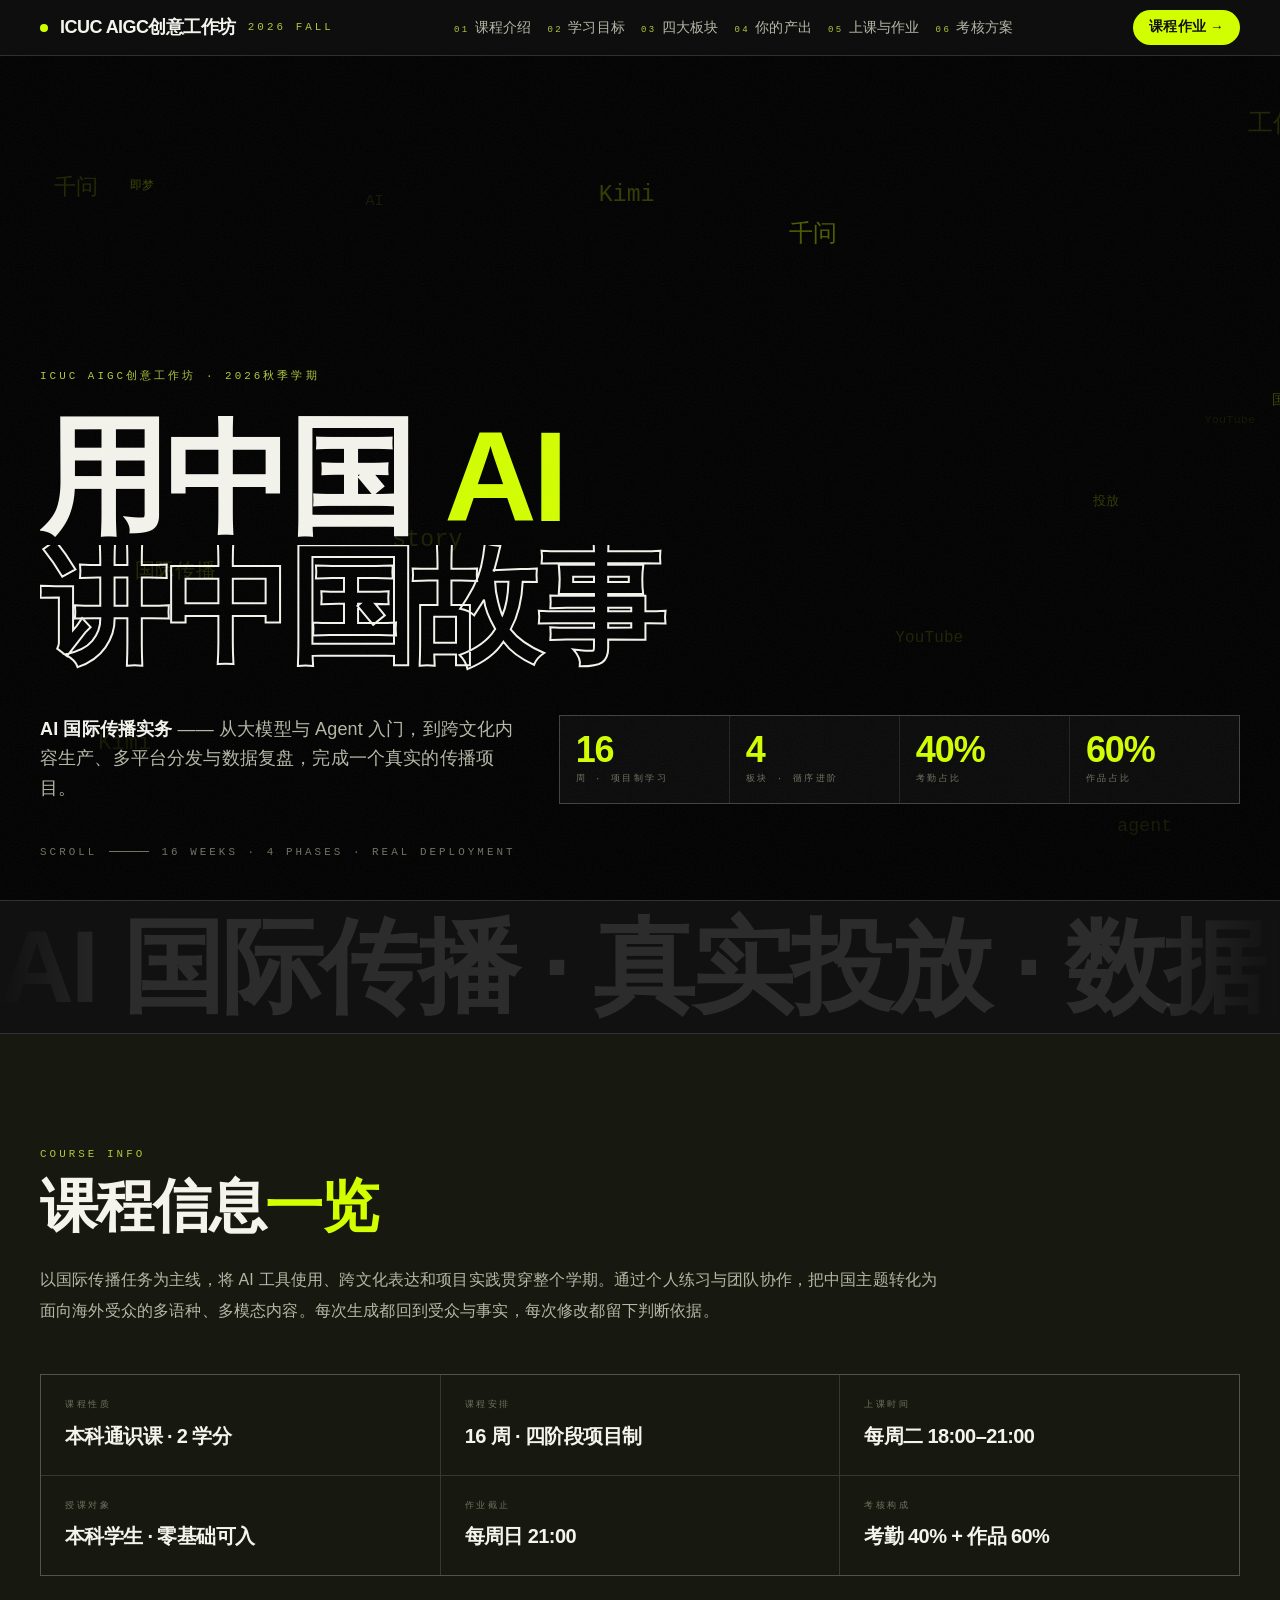
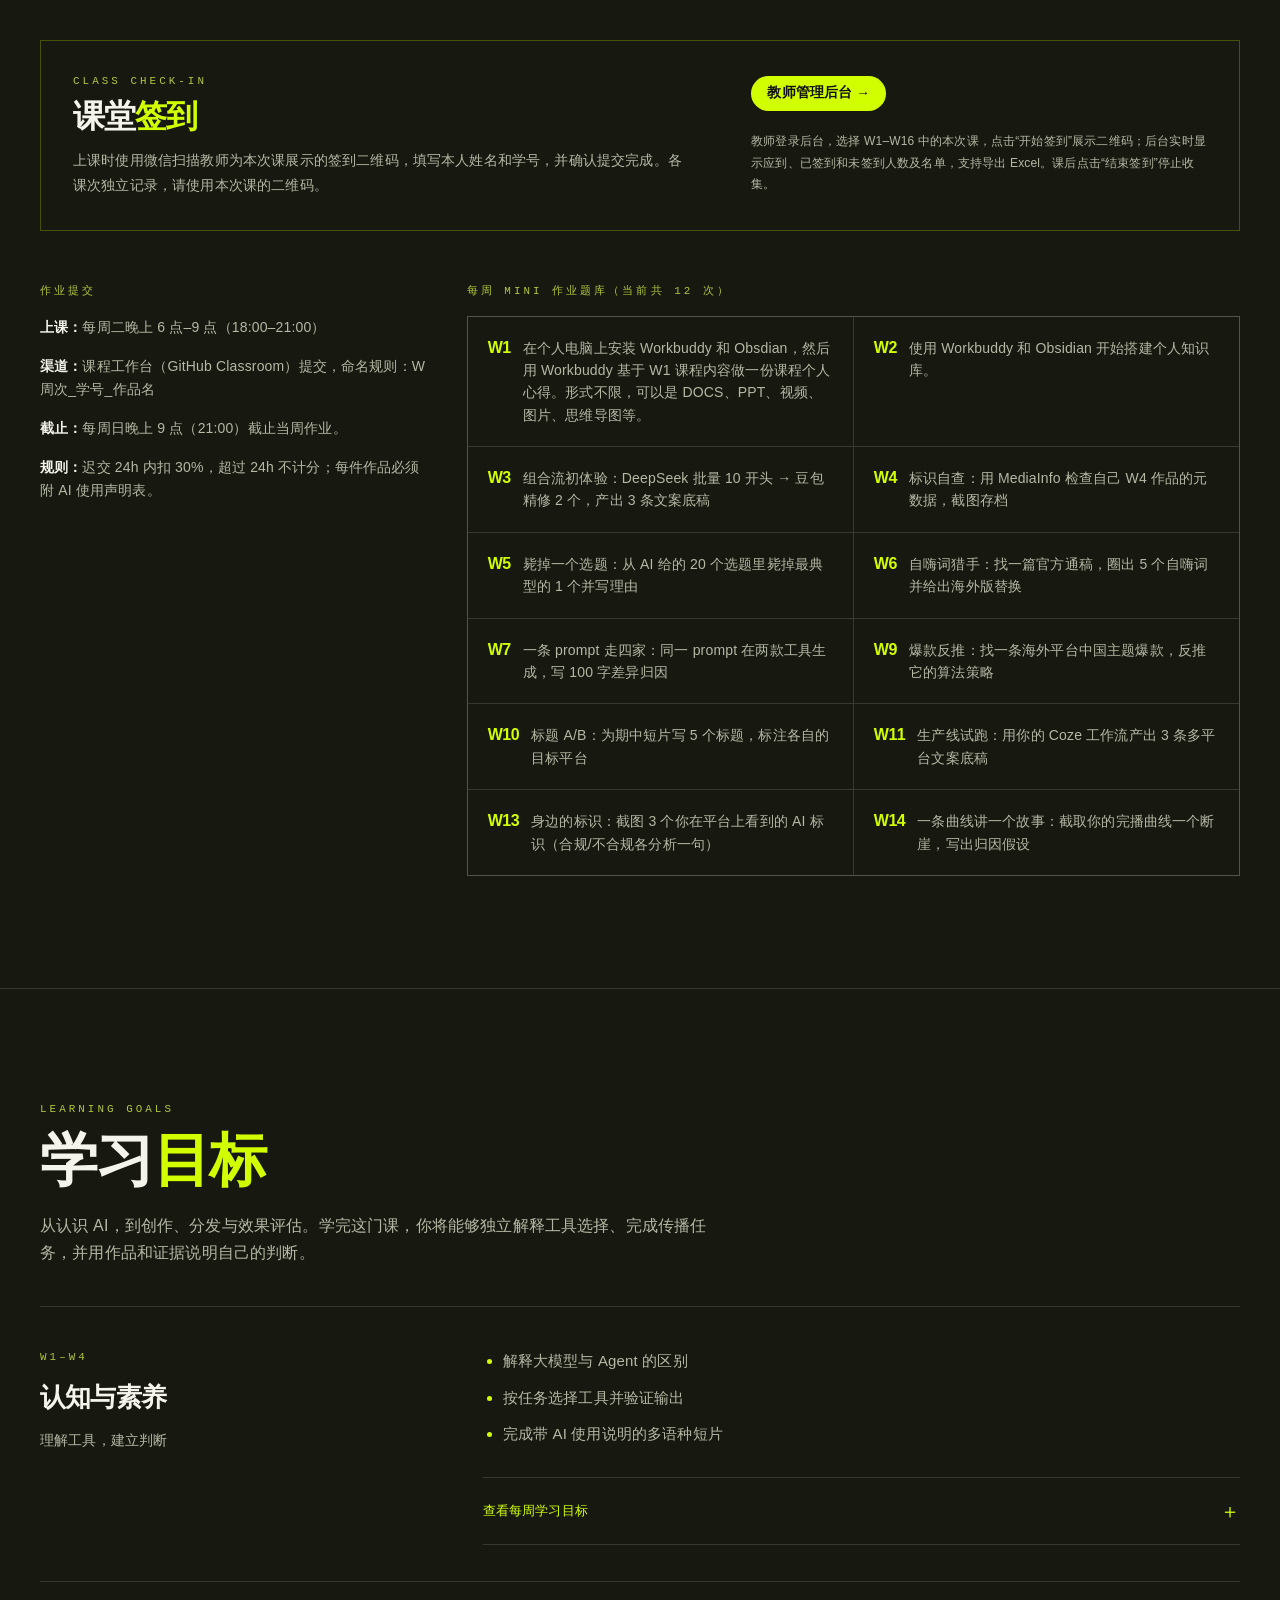
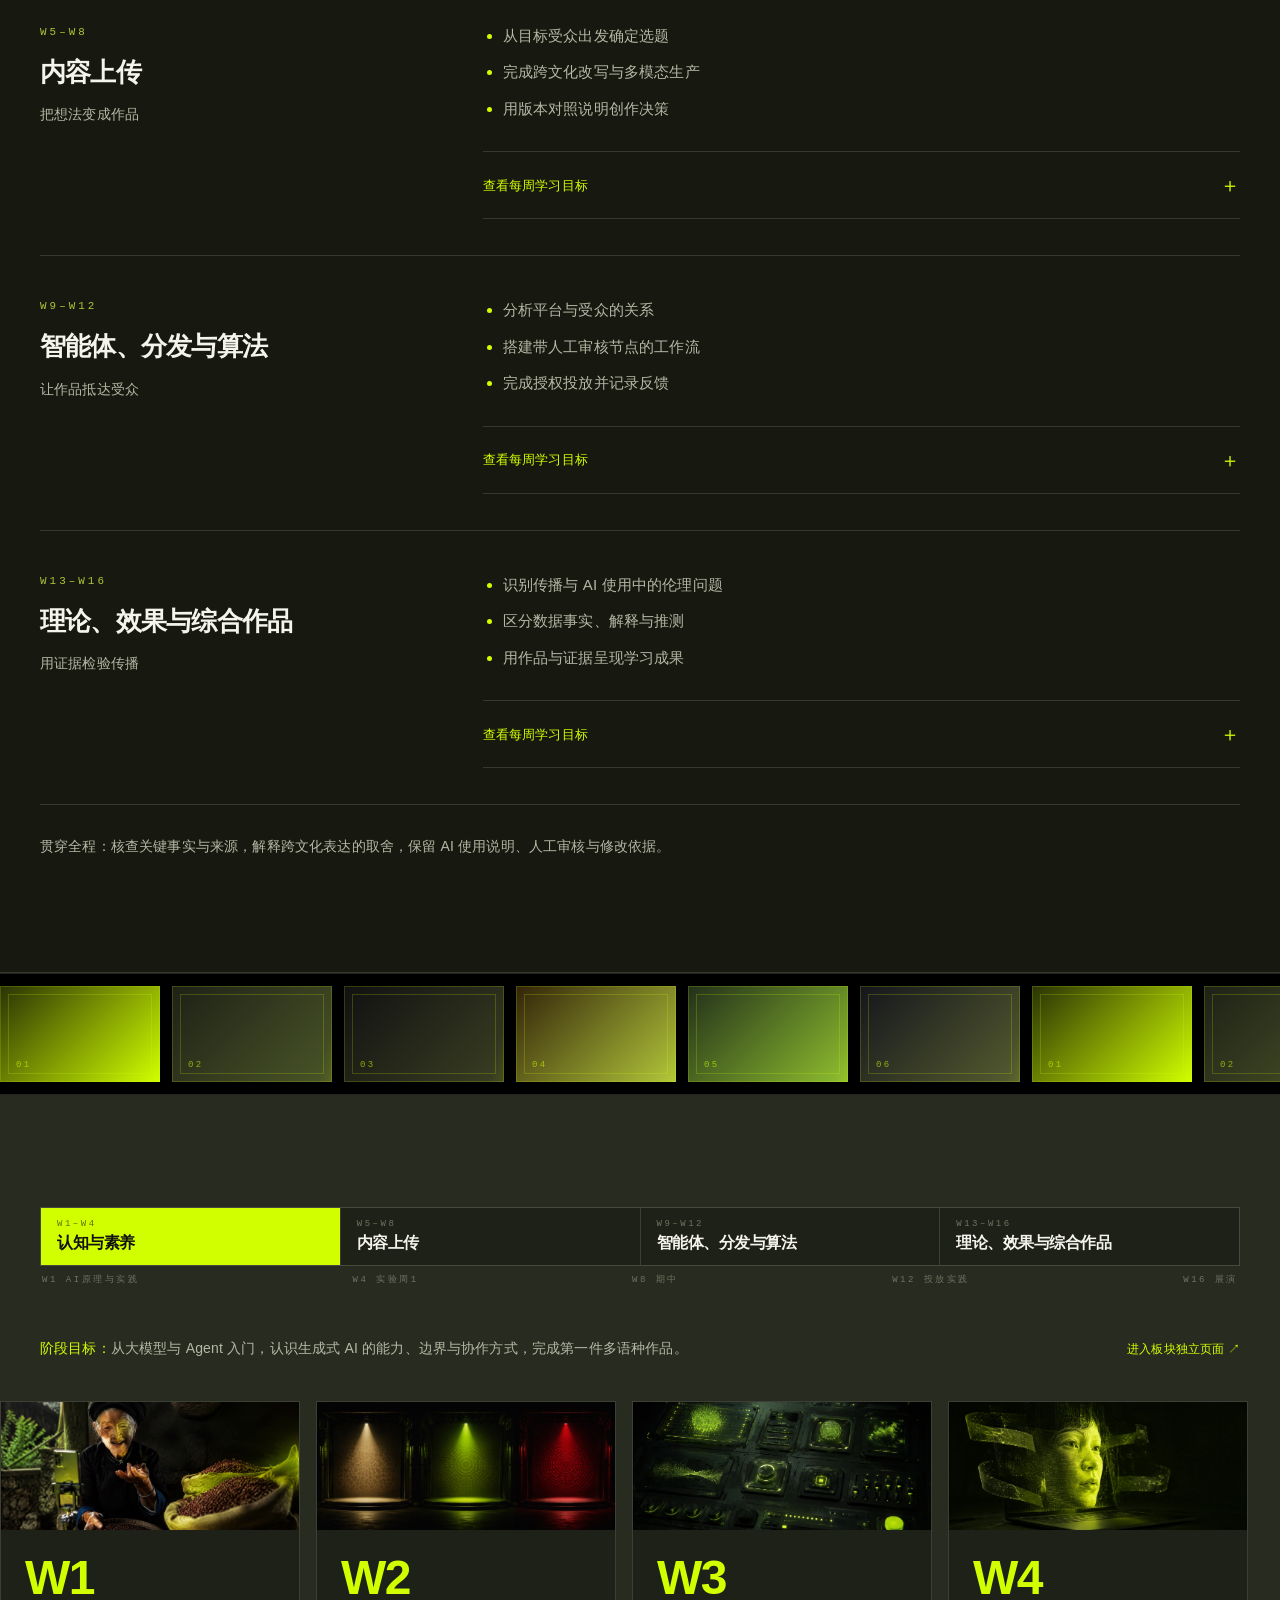
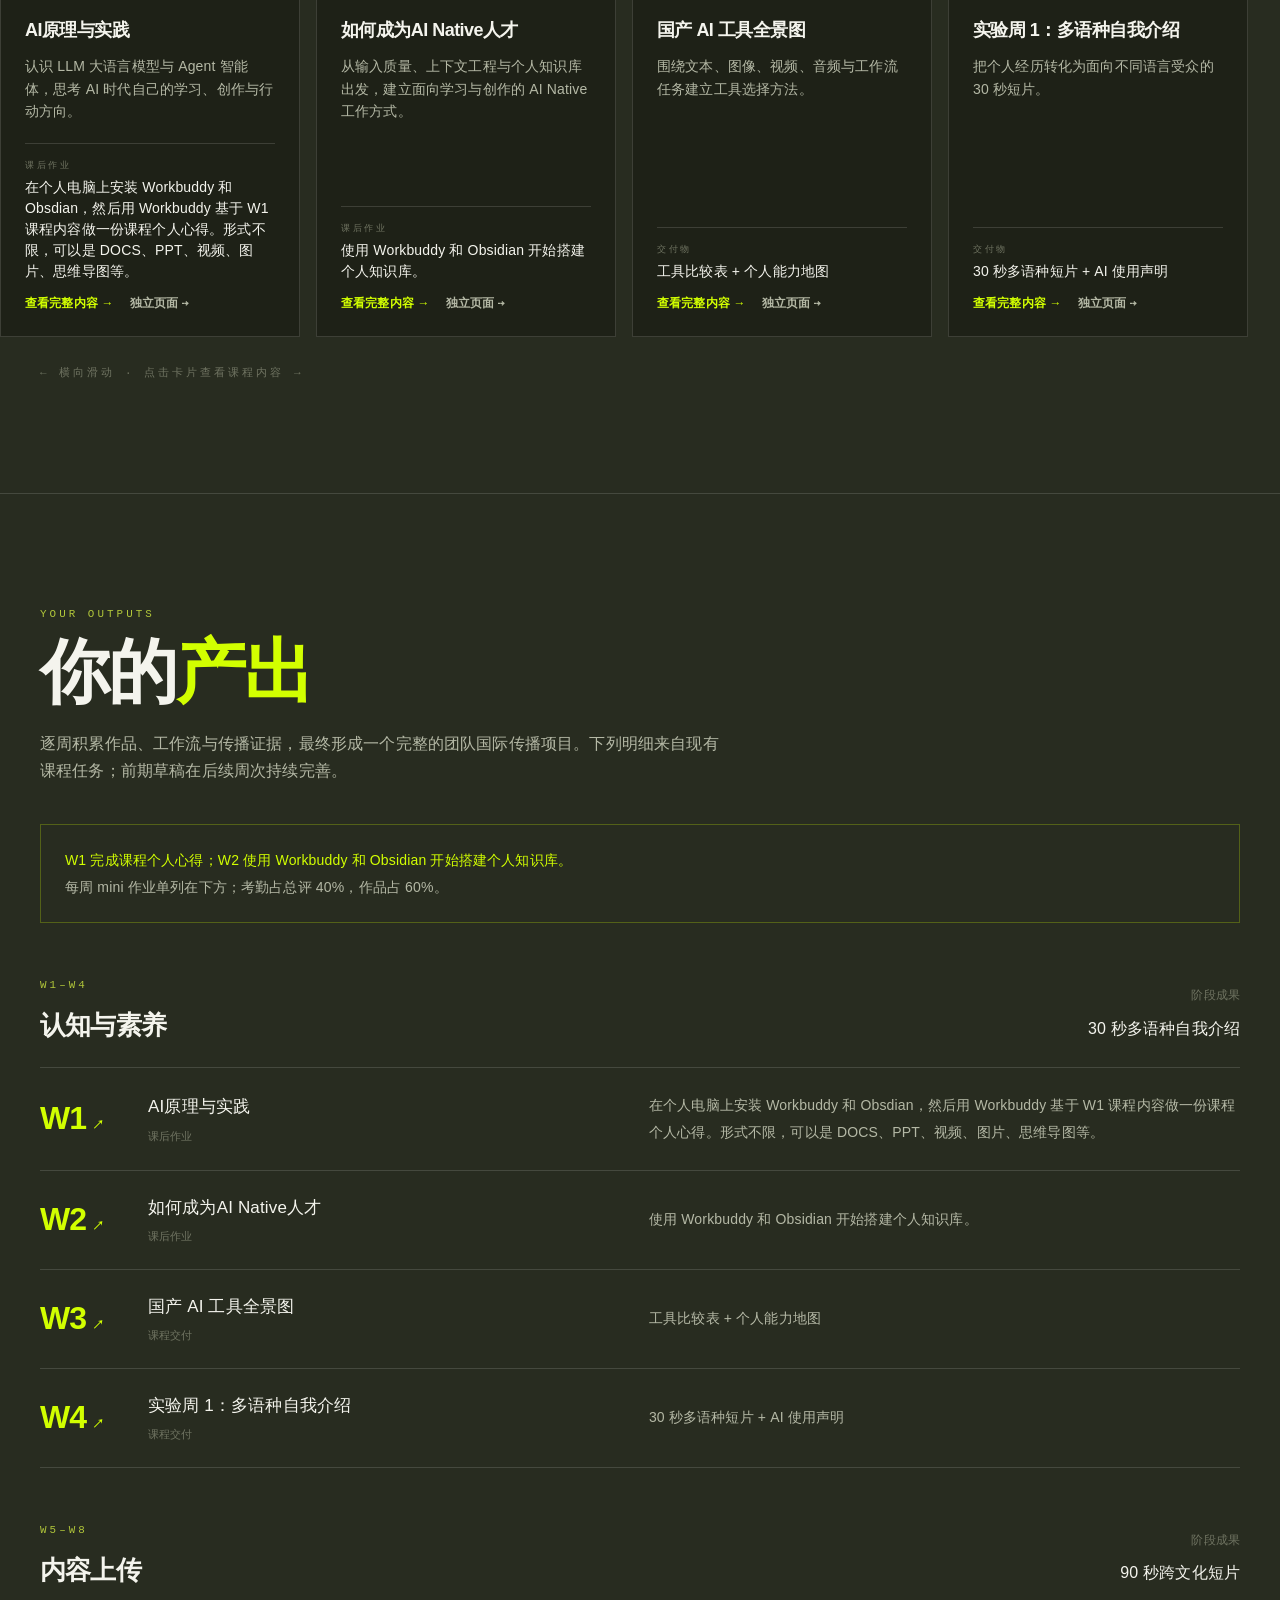
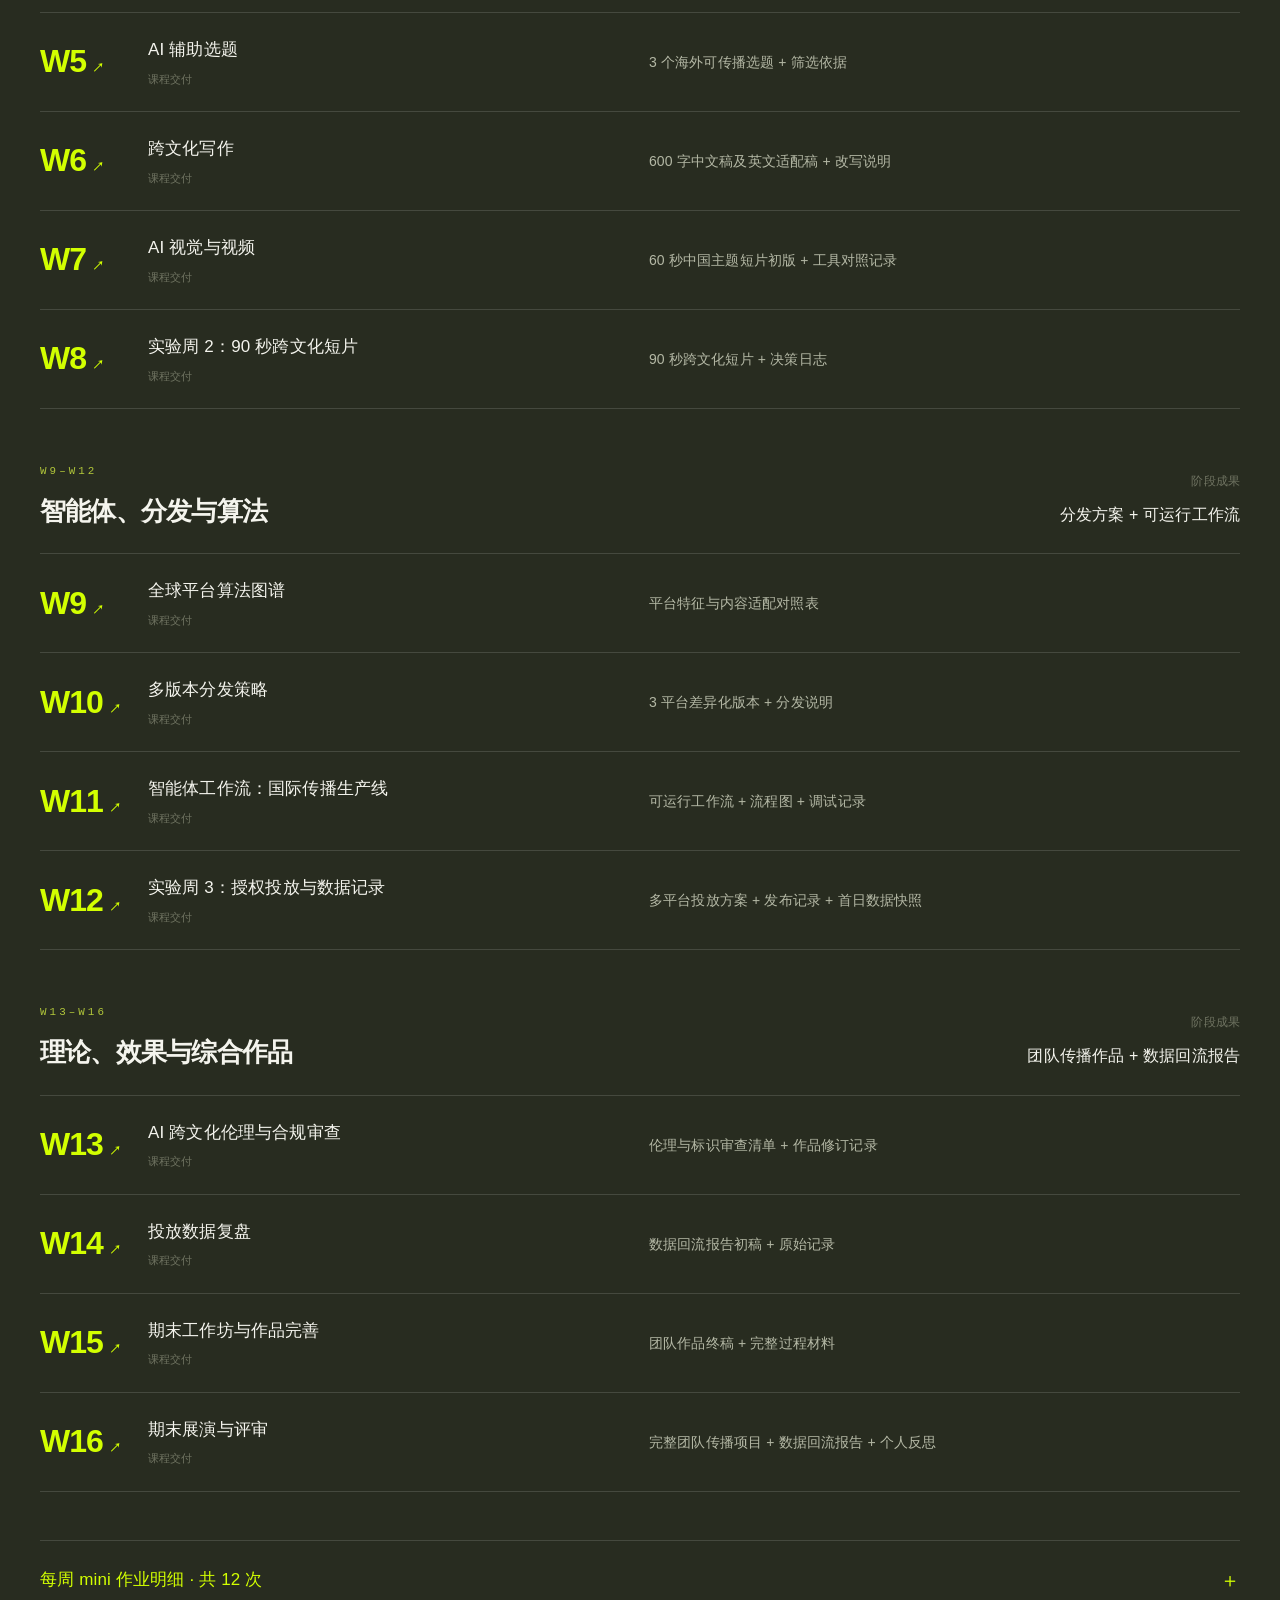
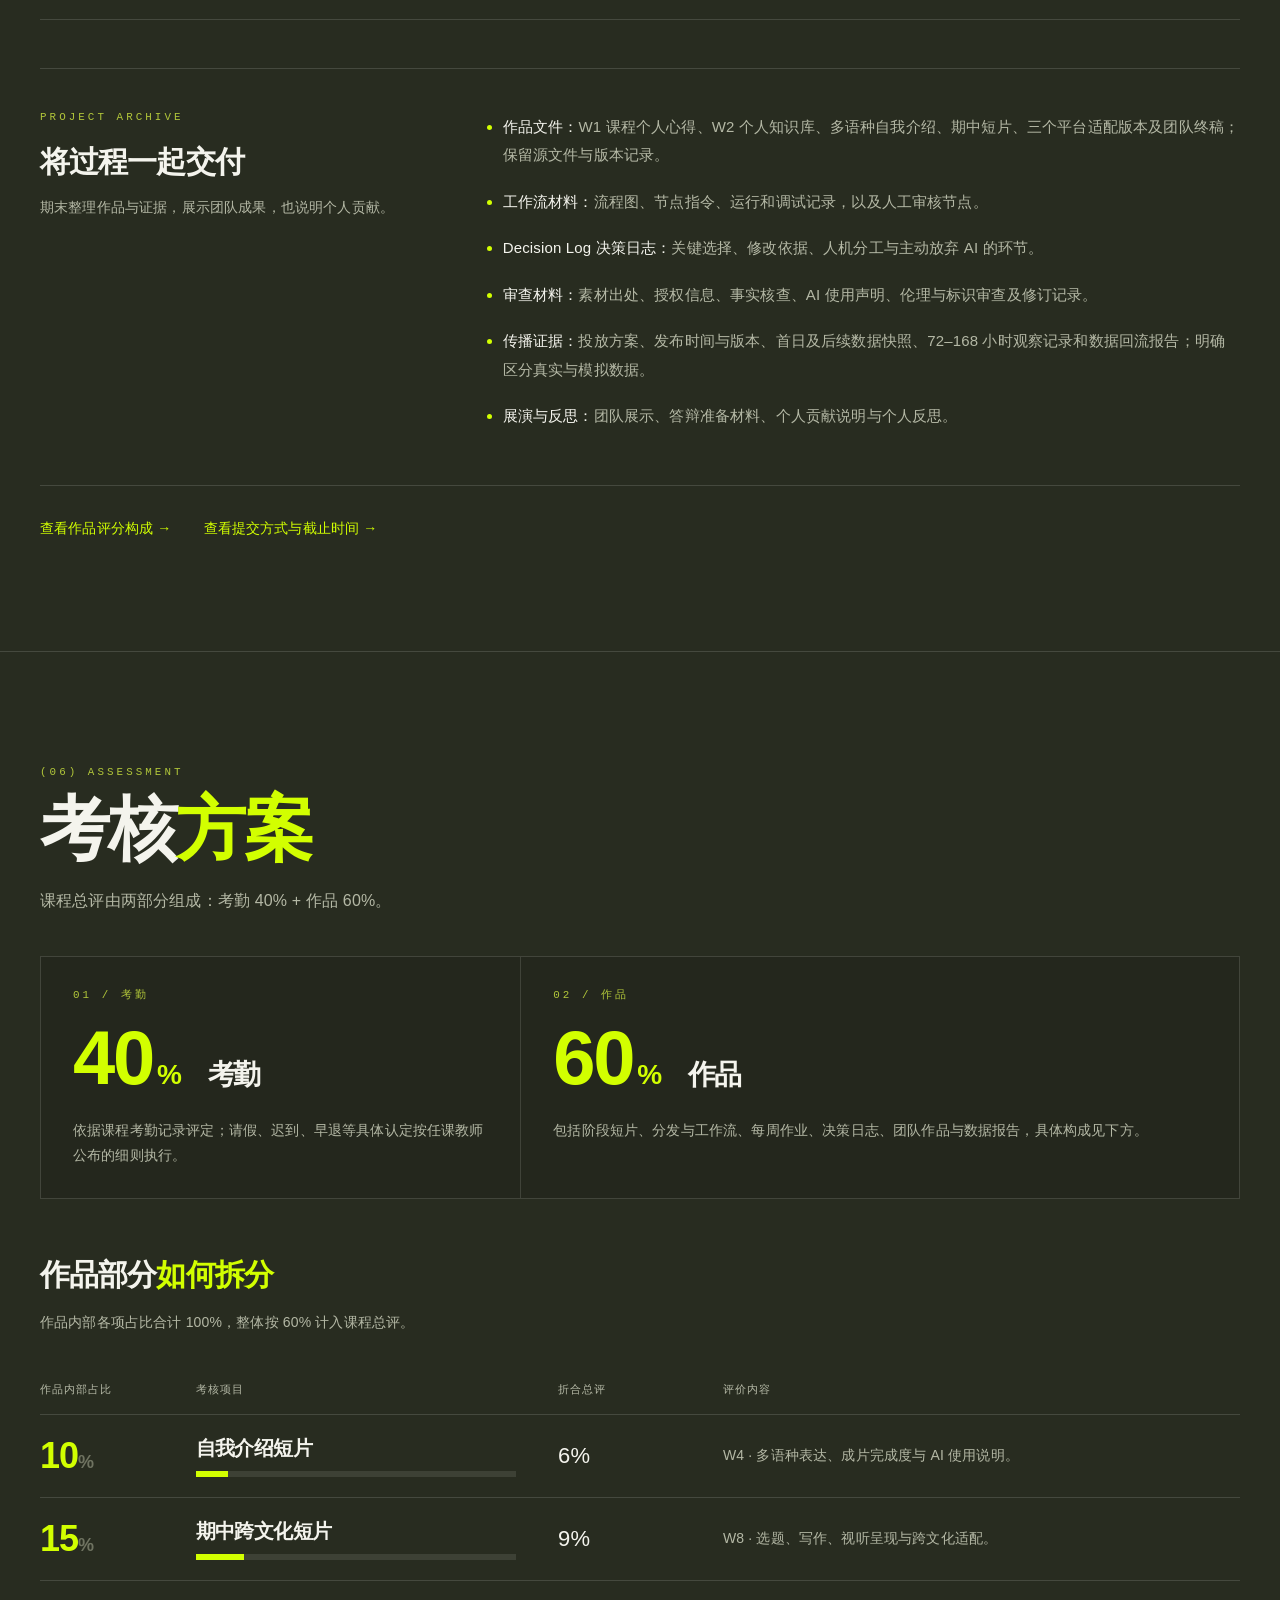
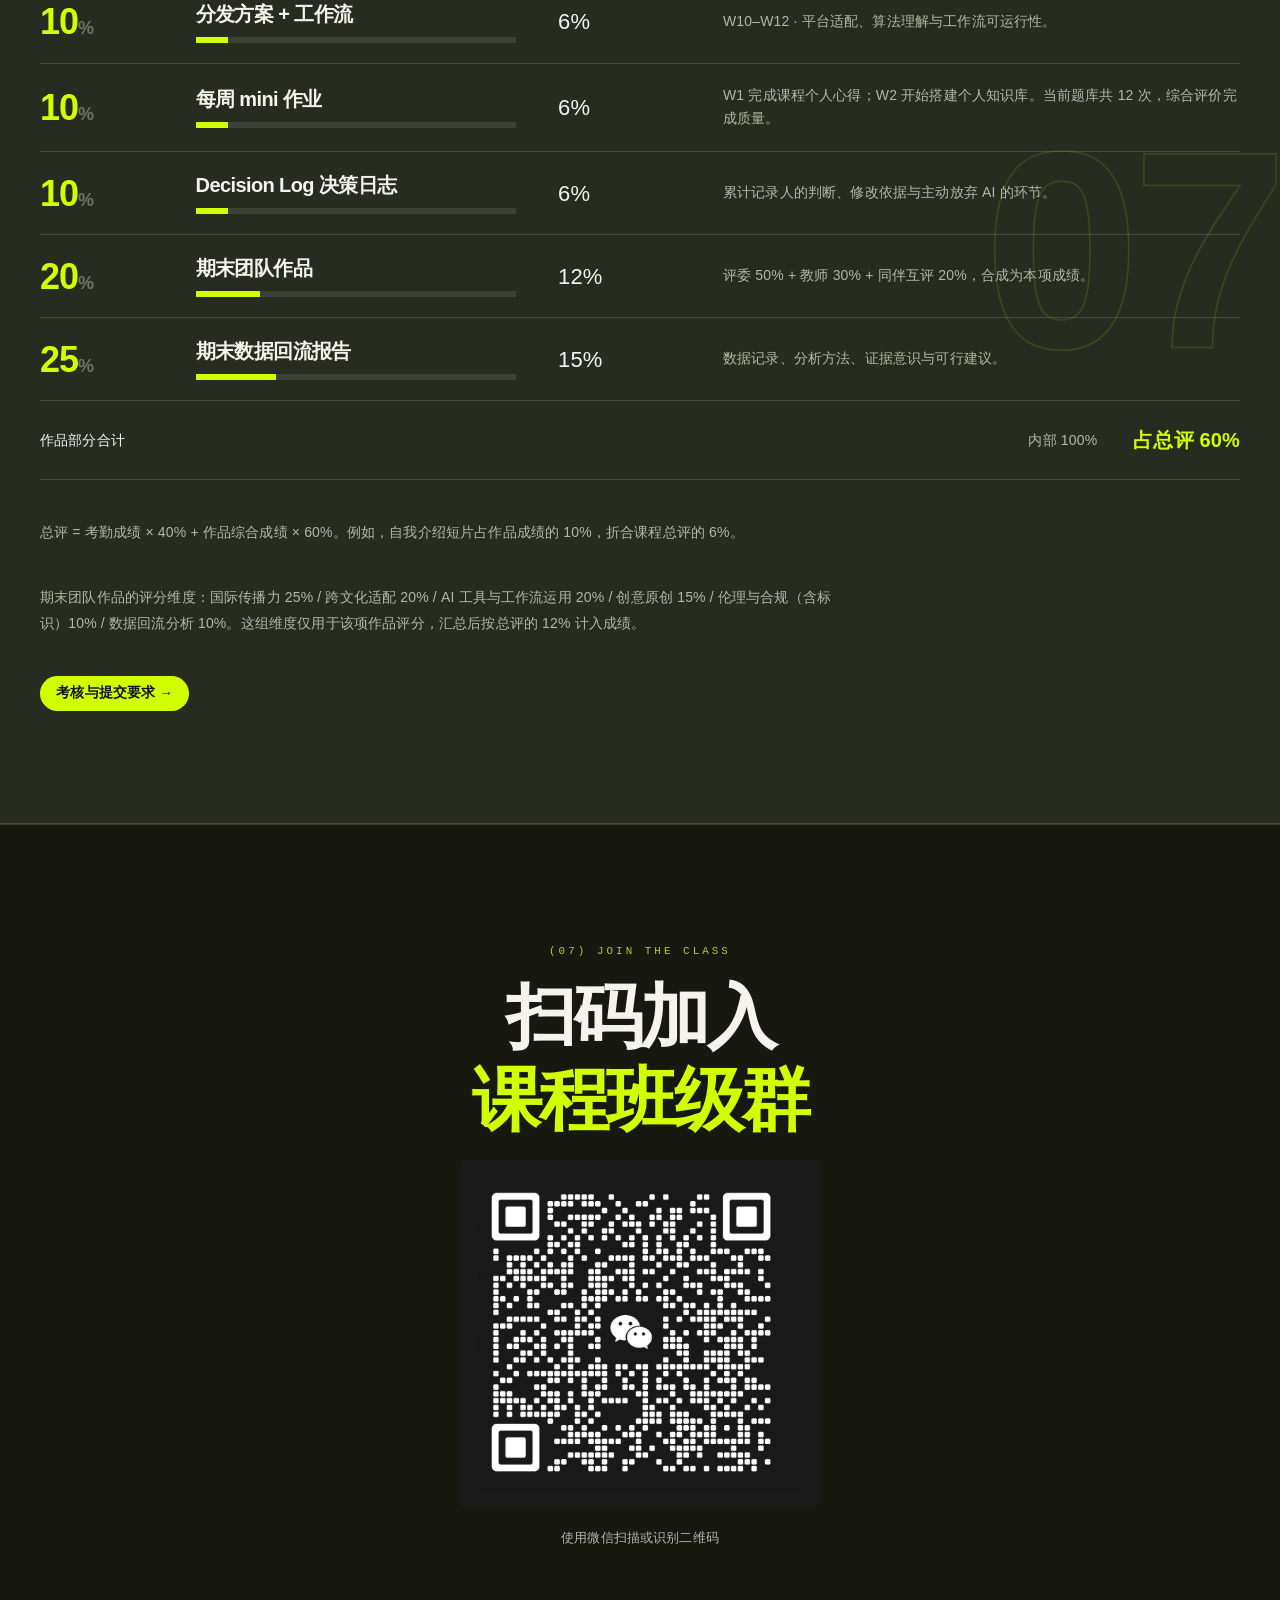
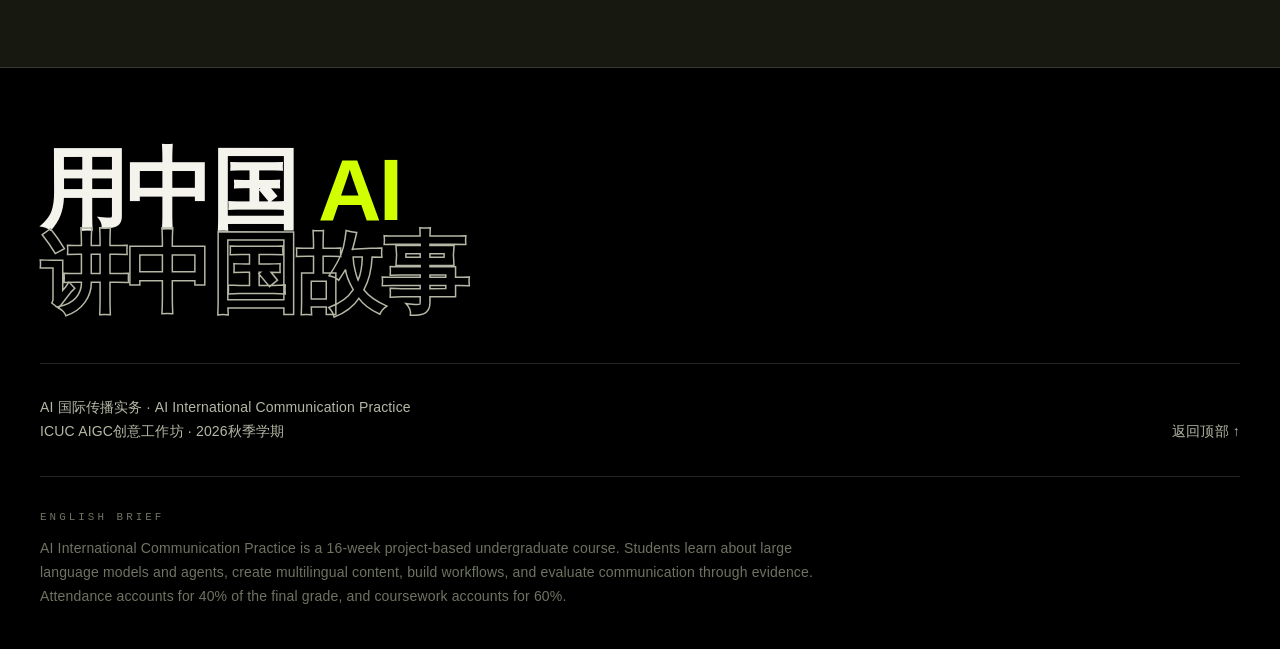
==== commit 5a05586e: "Add final course class-group QR section" ====
--- a/index.html
+++ b/index.html
@@ -1 +1 @@
-<!doctype html><html lang="zh-CN"><head><meta charset="utf-8"><meta name="viewport" content="width=device-width,initial-scale=1"><title>课程介绍 · AI 国际传播实务</title><meta name="description" content="AI 国际传播实务：认知与素养、内容上传、智能体、分发与算法、理论、效果与综合作品。"><link rel="stylesheet" href="assets/original.css"><link rel="stylesheet" href="assets/original-look.css?v=7"><script src="assets/original-motion.js?v=4" defer></script><noscript><style>.reveal,.mask-line>span{opacity:1!important;transform:none!important}.phase-panel[hidden]{display:block!important}</style></noscript></head><body><a class="skip-link" href="#main">跳到正文</a><div class="scroll-progress" aria-hidden="true"><i></i></div><header class="original-header"><a class="brand-link" href="index.html#top"><span class="dot-live"></span><span class="font-display">ICUC AIGC创意工作坊</span><small class="d-mono">2026 FALL</small></a><nav class="desktop-nav" aria-label="主导航"><a class="u-link" href="index.html#info"><span class="d-mono">01</span>课程介绍</a><a class="u-link" href="index.html#learning-goals"><span class="d-mono">02</span>学习目标</a><a class="u-link" href="index.html#syllabus"><span class="d-mono">03</span>四大板块</a><a class="u-link" href="index.html#your-outputs"><span class="d-mono">04</span>你的产出</a><a class="u-link" href="index.html#assignments"><span class="d-mono">05</span>上课与作业</a><a class="u-link" href="index.html#assessment"><span class="d-mono">06</span>考核方案</a></nav><div class="nav-actions"><a class="btn-lime nav-cta" href="index.html#assignments">课程作业 →</a><button class="menu-trigger" aria-label="打开菜单" aria-expanded="false">☰</button></div></header><dialog class="mobile-menu" aria-label="导航菜单"><div class="dialog-top"><b class="font-display">ICUC AIGC创意工作坊</b><button data-close aria-label="关闭菜单">✕</button></div><nav><a class="u-link" href="index.html#info"><span class="d-mono">01</span>课程介绍</a><a class="u-link" href="index.html#learning-goals"><span class="d-mono">02</span>学习目标</a><a class="u-link" href="index.html#syllabus"><span class="d-mono">03</span>四大板块</a><a class="u-link" href="index.html#your-outputs"><span class="d-mono">04</span>你的产出</a><a class="u-link" href="index.html#assignments"><span class="d-mono">05</span>上课与作业</a><a class="u-link" href="index.html#assessment"><span class="d-mono">06</span>考核方案</a></nav></dialog><main id="main"><section id="top" class="original-hero"><canvas class="data-rain" aria-hidden="true"></canvas><div class="hero-shade"></div><div class="hero-inner"><p class="d-mono mb-8">ICUC AIGC创意工作坊 · 2026秋季学期</p><h1 class="font-display hero-title"><span class="mask-line"><span style="animation-delay:.1s">用中国 <span style="color:var(--lime)">AI</span></span></span><span class="mask-line"><span class="outline" style="animation-delay:.28s">讲中国故事</span></span></h1><div class="hero-bottom"><p><b>AI 国际传播实务</b> —— 从大模型与 Agent 入门，到跨文化内容生产、多平台分发与数据复盘，完成一个真实的传播项目。</p><div class="hero-stats"><div><strong class="font-display" data-count="16">16</strong><span class="d-mono-dim">周 · 项目制学习</span></div><div><strong class="font-display" data-count="4">4</strong><span class="d-mono-dim">板块 · 循序进阶</span></div><div><strong class="font-display" data-count="40%">40%</strong><span class="d-mono-dim">考勤占比</span></div><div><strong class="font-display" data-count="60%">60%</strong><span class="d-mono-dim">作品占比</span></div></div></div><div class="hero-scroll d-mono-dim"><span>SCROLL</span><i></i><span>16 WEEKS · 4 PHASES · REAL DEPLOYMENT</span></div></div></section><div class="original-marquee" aria-hidden="true"><div class="marquee-track font-display"><span>AI 国际传播 · 真实投放 · 数据回流 · 用中国 AI 讲中国故事 · </span><span>AI 国际传播 · 真实投放 · 数据回流 · 用中国 AI 讲中国故事 · </span></div></div><section id="info" class="original-section info-section"><div class="d-mono mb-4 reveal">COURSE INFO</div><h2 class="d-title section-title mb-6 reveal">课程信息<span style="color:var(--lime)">一览</span></h2><p class="intro-copy reveal">以国际传播任务为主线，将 AI 工具使用、跨文化表达和项目实践贯穿整个学期。通过个人练习与团队协作，把中国主题转化为面向海外受众的多语种、多模态内容。每次生成都回到受众与事实，每次修改都留下判断依据。</p><div class="info-grid"><div class="reveal"><div class="d-mono-dim mb-2">课程性质</div><strong class="d-title">本科通识课 · 2 学分</strong></div><div class="reveal"><div class="d-mono-dim mb-2">课程安排</div><strong class="d-title">16 周 · 四阶段项目制</strong></div><div class="reveal"><div class="d-mono-dim mb-2">上课时间</div><strong class="d-title">每周二 18:00–21:00</strong></div><div class="reveal"><div class="d-mono-dim mb-2">授课对象</div><strong class="d-title">本科学生 · 零基础可入</strong></div><div class="reveal"><div class="d-mono-dim mb-2">作业截止</div><strong class="d-title">每周日 21:00</strong></div><div class="reveal"><div class="d-mono-dim mb-2">考核构成</div><strong class="d-title">考勤 40% + 作品 60%</strong></div></div><div id="assignments" class="assignment-area"><div class="attendance-entry reveal"><div><div class="d-mono mb-3">CLASS CHECK-IN</div><h3 class="d-title">课堂<span style="color:var(--lime)">签到</span></h3><p>上课时使用微信扫描教师为本次课展示的签到二维码，填写本人姓名和学号，并确认提交完成。各课次独立记录，请使用本次课的二维码。</p></div><div class="attendance-actions"><a class="btn-lime" href="https://icuc-aigc-attendance.akon-mar.chatgpt.site/admin">教师管理后台 →</a><small>教师登录后台，选择 W1–W16 中的本次课，点击“开始签到”展示二维码；后台实时显示应到、已签到和未签到人数及名单，支持导出 Excel。课后点击“结束签到”停止收集。</small></div></div><div class="assignment-rules reveal"><div class="d-mono mb-4">作业提交</div><p><b>上课：</b>每周二晚上 6 点–9 点（18:00–21:00）</p><p><b>渠道：</b>课程工作台（GitHub Classroom）提交，命名规则：W周次_学号_作品名</p><p><b>截止：</b>每周日晚上 9 点（21:00）截止当周作业。</p><p><b>规则：</b>迟交 24h 内扣 30%，超过 24h 不计分；每件作品必须附 AI 使用声明表。</p></div><div><div class="d-mono mb-4 reveal">每周 mini 作业题库（当前共 12 次）</div><div class="mini-grid"><div class="mini-item reveal"><b class="font-display">W1</b><span>在个人电脑上安装 Workbuddy 和 Obsdian，然后用 Workbuddy 基于 W1 课程内容做一份课程个人心得。形式不限，可以是 DOCS、PPT、视频、图片、思维导图等。</span></div><div class="mini-item reveal"><b class="font-display">W2</b><span>使用 Workbuddy 和 Obsidian 开始搭建个人知识库。</span></div><div class="mini-item reveal"><b class="font-display">W3</b><span>组合流初体验：DeepSeek 批量 10 开头 → 豆包精修 2 个，产出 3 条文案底稿</span></div><div class="mini-item reveal"><b class="font-display">W4</b><span>标识自查：用 MediaInfo 检查自己 W4 作品的元数据，截图存档</span></div><div class="mini-item reveal"><b class="font-display">W5</b><span>毙掉一个选题：从 AI 给的 20 个选题里毙掉最典型的 1 个并写理由</span></div><div class="mini-item reveal"><b class="font-display">W6</b><span>自嗨词猎手：找一篇官方通稿，圈出 5 个自嗨词并给出海外版替换</span></div><div class="mini-item reveal"><b class="font-display">W7</b><span>一条 prompt 走四家：同一 prompt 在两款工具生成，写 100 字差异归因</span></div><div class="mini-item reveal"><b class="font-display">W9</b><span>爆款反推：找一条海外平台中国主题爆款，反推它的算法策略</span></div><div class="mini-item reveal"><b class="font-display">W10</b><span>标题 A/B：为期中短片写 5 个标题，标注各自的目标平台</span></div><div class="mini-item reveal"><b class="font-display">W11</b><span>生产线试跑：用你的 Coze 工作流产出 3 条多平台文案底稿</span></div><div class="mini-item reveal"><b class="font-display">W13</b><span>身边的标识：截图 3 个你在平台上看到的 AI 标识（合规/不合规各分析一句）</span></div><div class="mini-item reveal"><b class="font-display">W14</b><span>一条曲线讲一个故事：截取你的完播曲线一个断崖，写出归因假设</span></div></div></div></div></section><section id="learning-goals" class="original-section info-section outcomes-section" aria-labelledby="learning-goals-title"><div class="d-mono mb-4 reveal">LEARNING GOALS</div><h2 id="learning-goals-title" class="d-title section-title mb-6 reveal">学习<span style="color:var(--lime)">目标</span></h2><p class="section-desc reveal">从认识 AI，到创作、分发与效果评估。学完这门课，你将能够独立解释工具选择、完成传播任务，并用作品和证据说明自己的判断。</p><div class="goal-ledger"><article class="goal-phase reveal"><div class="goal-phase-heading"><span class="d-mono">W1–W4</span><h3 class="d-title">认知与素养</h3><p>理解工具，建立判断</p></div><div><ul class="outcome-list"><li>解释大模型与 Agent 的区别</li><li>按任务选择工具并验证输出</li><li>完成带 AI 使用说明的多语种短片</li></ul><details class="outcome-details"><summary>查看每周学习目标<span aria-hidden="true">＋</span></summary><div class="weekly-goals"><div class="weekly-goal"><a class="d-mono" href="phase-1.html#week-1">W1 ↗</a><div><h4>AI原理与实践</h4><ul class="outcome-list"><li>理解什么是 LLM 大语言模型</li><li>理解什么是 Agent 智能体及其与 LLM 的关系</li><li>思考 AI 时代自己该怎么做，并形成个人心得</li></ul></div></div><div class="weekly-goal"><a class="d-mono" href="phase-1.html#week-2">W2 ↗</a><div><h4>如何成为AI Native人才</h4><ul class="outcome-list"><li>理解输入质量对 AI 输出的影响</li><li>学会围绕任务组织和提供上下文</li><li>使用 Workbuddy 和 Obsidian 开始搭建个人知识库</li><li>整理可复用的个人上线文仓库</li></ul></div></div><div class="weekly-goal"><a class="d-mono" href="phase-1.html#week-3">W3 ↗</a><div><h4>国产 AI 工具全景图</h4><ul class="outcome-list"><li>建立任务与工具的对应关系</li><li>用统一材料比较工具输出</li><li>说明选择依据与使用限制</li></ul></div></div><div class="weekly-goal"><a class="d-mono" href="phase-1.html#week-4">W4 ↗</a><div><h4>实验周 1：多语种自我介绍</h4><ul class="outcome-list"><li>完成中文与外语的受众适配</li><li>串联文案、配音、字幕和剪辑</li><li>说明作品中的 AI 使用环节</li></ul></div></div></div></details></div></article><article class="goal-phase reveal"><div class="goal-phase-heading"><span class="d-mono">W5–W8</span><h3 class="d-title">内容上传</h3><p>把想法变成作品</p></div><div><ul class="outcome-list"><li>从目标受众出发确定选题</li><li>完成跨文化改写与多模态生产</li><li>用版本对照说明创作决策</li></ul><details class="outcome-details"><summary>查看每周学习目标<span aria-hidden="true">＋</span></summary><div class="weekly-goals"><div class="weekly-goal"><a class="d-mono" href="phase-2.html#week-5">W5 ↗</a><div><h4>AI 辅助选题</h4><ul class="outcome-list"><li>区分主题、选题和叙事角度</li><li>从材料中提出可核实的选题</li><li>给出选题筛选理由</li></ul></div></div><div class="weekly-goal"><a class="d-mono" href="phase-2.html#week-6">W6 ↗</a><div><h4>跨文化写作</h4><ul class="outcome-list"><li>识别受众已有知识与理解障碍</li><li>调整叙事开头和解释方式</li><li>保留事实的一致性</li></ul></div></div><div class="weekly-goal"><a class="d-mono" href="phase-2.html#week-7">W7 ↗</a><div><h4>AI 视觉与视频</h4><ul class="outcome-list"><li>从脚本拆出可制作镜头</li><li>比较视觉与视频工具的表现</li><li>保持人物、画面和声音一致</li></ul></div></div><div class="weekly-goal"><a class="d-mono" href="phase-2.html#week-8">W8 ↗</a><div><h4>实验周 2：90 秒跨文化短片</h4><ul class="outcome-list"><li>形成完整的跨文化叙事</li><li>完成多模态协同与质量检查</li><li>用决策日志解释人机分工</li></ul></div></div></div></details></div></article><article class="goal-phase reveal"><div class="goal-phase-heading"><span class="d-mono">W9–W12</span><h3 class="d-title">智能体、分发与算法</h3><p>让作品抵达受众</p></div><div><ul class="outcome-list"><li>分析平台与受众的关系</li><li>搭建带人工审核节点的工作流</li><li>完成授权投放并记录反馈</li></ul><details class="outcome-details"><summary>查看每周学习目标<span aria-hidden="true">＋</span></summary><div class="weekly-goals"><div class="weekly-goal"><a class="d-mono" href="phase-3.html#week-9">W9 ↗</a><div><h4>全球平台算法图谱</h4><ul class="outcome-list"><li>比较平台的内容形态与受众场景</li><li>辨认常见传播指标</li><li>形成平台适配假设</li></ul></div></div><div class="weekly-goal"><a class="d-mono" href="phase-3.html#week-10">W10 ↗</a><div><h4>多版本分发策略</h4><ul class="outcome-list"><li>保持核心事实一致</li><li>调整标题、封面和前几秒表达</li><li>提出可验证的版本比较方案</li></ul></div></div><div class="weekly-goal"><a class="d-mono" href="phase-3.html#week-11">W11 ↗</a><div><h4>智能体工作流：国际传播生产线</h4><ul class="outcome-list"><li>连接输入、处理、工具和输出节点</li><li>加入质量检查与失败处理</li><li>保留人工终审节点</li></ul></div></div><div class="weekly-goal"><a class="d-mono" href="phase-3.html#week-12">W12 ↗</a><div><h4>实验周 3：授权投放与数据记录</h4><ul class="outcome-list"><li>完成发布前审查</li><li>执行授权范围内的投放方案</li><li>记录时间、版本与数据口径</li></ul></div></div></div></details></div></article><article class="goal-phase reveal"><div class="goal-phase-heading"><span class="d-mono">W13–W16</span><h3 class="d-title">理论、效果与综合作品</h3><p>用证据检验传播</p></div><div><ul class="outcome-list"><li>识别传播与 AI 使用中的伦理问题</li><li>区分数据事实、解释与推测</li><li>用作品与证据呈现学习成果</li></ul><details class="outcome-details"><summary>查看每周学习目标<span aria-hidden="true">＋</span></summary><div class="weekly-goals"><div class="weekly-goal"><a class="d-mono" href="phase-4.html#week-13">W13 ↗</a><div><h4>AI 跨文化伦理与合规审查</h4><ul class="outcome-list"><li>识别偏见、隐私与真实性问题</li><li>核查素材授权和 AI 使用说明</li><li>提出可执行的修订意见</li></ul></div></div><div class="weekly-goal"><a class="d-mono" href="phase-4.html#week-14">W14 ↗</a><div><h4>投放数据复盘</h4><ul class="outcome-list"><li>按统一口径整理数据</li><li>区分发现、解释与因果结论</li><li>提出有证据支持的修改建议</li></ul></div></div><div class="weekly-goal"><a class="d-mono" href="phase-4.html#week-15">W15 ↗</a><div><h4>期末工作坊与作品完善</h4><ul class="outcome-list"><li>根据反馈完成关键修改</li><li>对齐作品与数据结论</li><li>准备有依据的展示与答辩</li></ul></div></div><div class="weekly-goal"><a class="d-mono" href="phase-4.html#week-16">W16 ↗</a><div><h4>期末展演与评审</h4><ul class="outcome-list"><li>清楚展示项目目标、作品和效果</li><li>回答人机协作与传播判断问题</li><li>总结个人贡献与可迁移能力</li></ul></div></div></div></details></div></article></div><p class="outcome-note reveal">贯穿全程：核查关键事实与来源，解释跨文化表达的取舍，保留 AI 使用说明、人工审核与修改依据。</p></section><div class="film-band" aria-hidden="true"><div class="film-track"><div class="film-frame" style="background:linear-gradient(135deg,#2a3305,#d2ff00)"><div class="film-border"></div><div class="film-shimmer"></div><span>01</span></div><div class="film-frame" style="background:linear-gradient(135deg,#1e2117,#4a5527)"><div class="film-border"></div><div class="film-shimmer"></div><span>02</span></div><div class="film-frame" style="background:linear-gradient(135deg,#111112,#3a3f22)"><div class="film-border"></div><div class="film-shimmer"></div><span>03</span></div><div class="film-frame" style="background:linear-gradient(135deg,#33240a,#b2c73a)"><div class="film-border"></div><div class="film-shimmer"></div><span>04</span></div><div class="film-frame" style="background:linear-gradient(135deg,#22301a,#8fbf2f)"><div class="film-border"></div><div class="film-shimmer"></div><span>05</span></div><div class="film-frame" style="background:linear-gradient(135deg,#14161c,#565c30)"><div class="film-border"></div><div class="film-shimmer"></div><span>06</span></div><div class="film-frame" style="background:linear-gradient(135deg,#2a3305,#d2ff00)"><div class="film-border"></div><div class="film-shimmer"></div><span>01</span></div><div class="film-frame" style="background:linear-gradient(135deg,#1e2117,#4a5527)"><div class="film-border"></div><div class="film-shimmer"></div><span>02</span></div><div class="film-frame" style="background:linear-gradient(135deg,#111112,#3a3f22)"><div class="film-border"></div><div class="film-shimmer"></div><span>03</span></div><div class="film-frame" style="background:linear-gradient(135deg,#33240a,#b2c73a)"><div class="film-border"></div><div class="film-shimmer"></div><span>04</span></div><div class="film-frame" style="background:linear-gradient(135deg,#22301a,#8fbf2f)"><div class="film-border"></div><div class="film-shimmer"></div><span>05</span></div><div class="film-frame" style="background:linear-gradient(135deg,#14161c,#565c30)"><div class="film-border"></div><div class="film-shimmer"></div><span>06</span></div><div class="film-frame" style="background:linear-gradient(135deg,#2a3305,#d2ff00)"><div class="film-border"></div><div class="film-shimmer"></div><span>01</span></div><div class="film-frame" style="background:linear-gradient(135deg,#1e2117,#4a5527)"><div class="film-border"></div><div class="film-shimmer"></div><span>02</span></div><div class="film-frame" style="background:linear-gradient(135deg,#111112,#3a3f22)"><div class="film-border"></div><div class="film-shimmer"></div><span>03</span></div><div class="film-frame" style="background:linear-gradient(135deg,#33240a,#b2c73a)"><div class="film-border"></div><div class="film-shimmer"></div><span>04</span></div><div class="film-frame" style="background:linear-gradient(135deg,#22301a,#8fbf2f)"><div class="film-border"></div><div class="film-shimmer"></div><span>05</span></div><div class="film-frame" style="background:linear-gradient(135deg,#14161c,#565c30)"><div class="film-border"></div><div class="film-shimmer"></div><span>06</span></div></div></div><section id="syllabus" class="original-section olive-section" aria-label="四大课程板块"><div class="section-front"><div class="reveal"><div class="phase-tabs" role="tablist" aria-label="四大课程板块"><button role="tab" id="phase-tab-1" aria-selected="true" aria-controls="phase-panel-1" tabindex="0" data-phase="1"><span class="d-mono-dim">W1–W4</span><span class="d-title">认知与素养</span></button><button role="tab" id="phase-tab-2" aria-selected="false" aria-controls="phase-panel-2" tabindex="-1" data-phase="2"><span class="d-mono-dim">W5–W8</span><span class="d-title">内容上传</span></button><button role="tab" id="phase-tab-3" aria-selected="false" aria-controls="phase-panel-3" tabindex="-1" data-phase="3"><span class="d-mono-dim">W9–W12</span><span class="d-title">智能体、分发与算法</span></button><button role="tab" id="phase-tab-4" aria-selected="false" aria-controls="phase-panel-4" tabindex="-1" data-phase="4"><span class="d-mono-dim">W13–W16</span><span class="d-title">理论、效果与综合作品</span></button></div><div class="phase-milestones d-mono-dim"><span>W1 AI原理与实践</span><span>W4 实验周1</span><span>W8 期中</span><span>W12 投放实践</span><span>W16 展演</span></div></div><div class="phase-panel" id="phase-panel-1" role="tabpanel" aria-labelledby="phase-tab-1" ><div class="phase-goal"><p><span style="color:var(--lime)">阶段目标：</span>从大模型与 Agent 入门，认识生成式 AI 的能力、边界与协作方式，完成第一件多语种作品。</p><a class="u-link" href="phase-1.html">进入板块独立页面 ↗</a></div><div class="week-strip"><div class="tilt"><article class="week-card reveal"><img src="assets/weeks/w1.jpg" alt="" loading="lazy"><div class="week-card-content"><span class="font-display week-n">W1</span><h4 class="d-title">AI原理与实践</h4><p>认识 LLM 大语言模型与 Agent 智能体，思考 AI 时代自己的学习、创作与行动方向。</p><div class="week-card-end"><div class="d-mono-dim">课后作业</div><p>在个人电脑上安装 Workbuddy 和 Obsdian，然后用 Workbuddy 基于 W1 课程内容做一份课程个人心得。形式不限，可以是 DOCS、PPT、视频、图片、思维导图等。</p><div class="card-links"><button class="u-link" data-week="1">查看完整内容 →</button><a class="u-link" href="phase-1.html#week-1">独立页面 ⇢</a></div></div></div></article></div><div class="tilt"><article class="week-card reveal"><img src="assets/weeks/w2.jpg" alt="" loading="lazy"><div class="week-card-content"><span class="font-display week-n">W2</span><h4 class="d-title">如何成为AI Native人才</h4><p>从输入质量、上下文工程与个人知识库出发，建立面向学习与创作的 AI Native 工作方式。</p><div class="week-card-end"><div class="d-mono-dim">课后作业</div><p>使用 Workbuddy 和 Obsidian 开始搭建个人知识库。</p><div class="card-links"><button class="u-link" data-week="2">查看完整内容 →</button><a class="u-link" href="phase-1.html#week-2">独立页面 ⇢</a></div></div></div></article></div><div class="tilt"><article class="week-card reveal"><img src="assets/weeks/w3.jpg" alt="" loading="lazy"><div class="week-card-content"><span class="font-display week-n">W3</span><h4 class="d-title">国产 AI 工具全景图</h4><p>围绕文本、图像、视频、音频与工作流任务建立工具选择方法。</p><div class="week-card-end"><div class="d-mono-dim">交付物</div><p>工具比较表 + 个人能力地图</p><div class="card-links"><button class="u-link" data-week="3">查看完整内容 →</button><a class="u-link" href="phase-1.html#week-3">独立页面 ⇢</a></div></div></div></article></div><div class="tilt"><article class="week-card reveal"><img src="assets/weeks/w4.jpg" alt="" loading="lazy"><div class="week-card-content"><span class="font-display week-n">W4</span><h4 class="d-title">实验周 1：多语种自我介绍</h4><p>把个人经历转化为面向不同语言受众的 30 秒短片。</p><div class="week-card-end"><div class="d-mono-dim">交付物</div><p>30 秒多语种短片 + AI 使用声明</p><div class="card-links"><button class="u-link" data-week="4">查看完整内容 →</button><a class="u-link" href="phase-1.html#week-4">独立页面 ⇢</a></div></div></div></article></div></div></div><div class="phase-panel" id="phase-panel-2" role="tabpanel" aria-labelledby="phase-tab-2" hidden><div class="phase-goal"><p><span style="color:var(--lime)">阶段目标：</span>围绕一个中国主题，完成选题、跨文化写作、分镜、生成、配音与剪辑，形成可展示的期中作品。</p><a class="u-link" href="phase-2.html">进入板块独立页面 ↗</a></div><div class="week-strip"><div class="tilt"><article class="week-card reveal"><img src="assets/weeks/w5.jpg" alt="" loading="lazy"><div class="week-card-content"><span class="font-display week-n">W5</span><h4 class="d-title">AI 辅助选题</h4><p>从受众兴趣与信息需求出发，找到中国主题的传播切口。</p><div class="week-card-end"><div class="d-mono-dim">交付物</div><p>3 个海外可传播选题 + 筛选依据</p><div class="card-links"><button class="u-link" data-week="5">查看完整内容 →</button><a class="u-link" href="phase-2.html#week-5">独立页面 ⇢</a></div></div></div></article></div><div class="tilt"><article class="week-card reveal"><img src="assets/weeks/w6.jpg" alt="" loading="lazy"><div class="week-card-content"><span class="font-display week-n">W6</span><h4 class="d-title">跨文化写作</h4><p>让信息在不同文化语境中被理解，而不是只完成字面翻译。</p><div class="week-card-end"><div class="d-mono-dim">交付物</div><p>600 字中文稿及英文适配稿 + 改写说明</p><div class="card-links"><button class="u-link" data-week="6">查看完整内容 →</button><a class="u-link" href="phase-2.html#week-6">独立页面 ⇢</a></div></div></div></article></div><div class="tilt"><article class="week-card reveal"><img src="assets/weeks/w7.jpg" alt="" loading="lazy"><div class="week-card-content"><span class="font-display week-n">W7</span><h4 class="d-title">AI 视觉与视频</h4><p>把文字脚本转化为分镜与声音，完成短片生产的第一轮闭环。</p><div class="week-card-end"><div class="d-mono-dim">交付物</div><p>60 秒中国主题短片初版 + 工具对照记录</p><div class="card-links"><button class="u-link" data-week="7">查看完整内容 →</button><a class="u-link" href="phase-2.html#week-7">独立页面 ⇢</a></div></div></div></article></div><div class="tilt"><article class="week-card reveal"><img src="assets/weeks/w8.jpg" alt="" loading="lazy"><div class="week-card-content"><span class="font-display week-n">W8</span><h4 class="d-title">实验周 2：90 秒跨文化短片</h4><p>整合前半程学习，完成有明确受众与叙事主线的期中作品。</p><div class="week-card-end"><div class="d-mono-dim">交付物</div><p>90 秒跨文化短片 + 决策日志</p><div class="card-links"><button class="u-link" data-week="8">查看完整内容 →</button><a class="u-link" href="phase-2.html#week-8">独立页面 ⇢</a></div></div></div></article></div></div></div><div class="phase-panel" id="phase-panel-3" role="tabpanel" aria-labelledby="phase-tab-3" hidden><div class="phase-goal"><p><span style="color:var(--lime)">阶段目标：</span>理解不同平台的内容呈现与分发逻辑，将单件作品改造成多平台版本，并用 Agent 工作流组织生产。</p><a class="u-link" href="phase-3.html">进入板块独立页面 ↗</a></div><div class="week-strip"><div class="tilt"><article class="week-card reveal"><img src="assets/weeks/w9.jpg" alt="" loading="lazy"><div class="week-card-content"><span class="font-display week-n">W9</span><h4 class="d-title">全球平台算法图谱</h4><p>从平台形态、观看场景与可观察数据理解分发逻辑。</p><div class="week-card-end"><div class="d-mono-dim">交付物</div><p>平台特征与内容适配对照表</p><div class="card-links"><button class="u-link" data-week="9">查看完整内容 →</button><a class="u-link" href="phase-3.html#week-9">独立页面 ⇢</a></div></div></div></article></div><div class="tilt"><article class="week-card reveal"><img src="assets/weeks/w10.jpg" alt="" loading="lazy"><div class="week-card-content"><span class="font-display week-n">W10</span><h4 class="d-title">多版本分发策略</h4><p>将同一核心内容改造成适合不同平台和观看场景的版本。</p><div class="week-card-end"><div class="d-mono-dim">交付物</div><p>3 平台差异化版本 + 分发说明</p><div class="card-links"><button class="u-link" data-week="10">查看完整内容 →</button><a class="u-link" href="phase-3.html#week-10">独立页面 ⇢</a></div></div></div></article></div><div class="tilt"><article class="week-card reveal"><img src="assets/weeks/w11.jpg" alt="" loading="lazy"><div class="week-card-content"><span class="font-display week-n">W11</span><h4 class="d-title">智能体工作流：国际传播生产线</h4><p>在前期学习的基础上，搭建可以运行和检查的生产流程。</p><div class="week-card-end"><div class="d-mono-dim">交付物</div><p>可运行工作流 + 流程图 + 调试记录</p><div class="card-links"><button class="u-link" data-week="11">查看完整内容 →</button><a class="u-link" href="phase-3.html#week-11">独立页面 ⇢</a></div></div></div></article></div><div class="tilt"><article class="week-card reveal"><img src="assets/weeks/w12.jpg" alt="" loading="lazy"><div class="week-card-content"><span class="font-display week-n">W12</span><h4 class="d-title">实验周 3：授权投放与数据记录</h4><p>把作品带入传播场景，建立从发布到反馈的记录链条。</p><div class="week-card-end"><div class="d-mono-dim">交付物</div><p>多平台投放方案 + 发布记录 + 首日数据快照</p><div class="card-links"><button class="u-link" data-week="12">查看完整内容 →</button><a class="u-link" href="phase-3.html#week-12">独立页面 ⇢</a></div></div></div></article></div></div></div><div class="phase-panel" id="phase-panel-4" role="tabpanel" aria-labelledby="phase-tab-4" hidden><div class="phase-goal"><p><span style="color:var(--lime)">阶段目标：</span>审查作品中的真实性、版权、隐私与 AI 使用标识，分析传播数据，完成团队作品、复盘报告与期末答辩。</p><a class="u-link" href="phase-4.html">进入板块独立页面 ↗</a></div><div class="week-strip"><div class="tilt"><article class="week-card reveal"><img src="assets/weeks/w13.jpg" alt="" loading="lazy"><div class="week-card-content"><span class="font-display week-n">W13</span><h4 class="d-title">AI 跨文化伦理与合规审查</h4><p>围绕真实、尊重与责任，审查从素材输入到作品发布的全过程。</p><div class="week-card-end"><div class="d-mono-dim">交付物</div><p>伦理与标识审查清单 + 作品修订记录</p><div class="card-links"><button class="u-link" data-week="13">查看完整内容 →</button><a class="u-link" href="phase-4.html#week-13">独立页面 ⇢</a></div></div></div></article></div><div class="tilt"><article class="week-card reveal"><img src="assets/weeks/w14.jpg" alt="" loading="lazy"><div class="week-card-content"><span class="font-display week-n">W14</span><h4 class="d-title">投放数据复盘</h4><p>用数据回答传播是否有效，并明确证据能够支持到什么程度。</p><div class="week-card-end"><div class="d-mono-dim">交付物</div><p>数据回流报告初稿 + 原始记录</p><div class="card-links"><button class="u-link" data-week="14">查看完整内容 →</button><a class="u-link" href="phase-4.html#week-14">独立页面 ⇢</a></div></div></div></article></div><div class="tilt"><article class="week-card reveal"><img src="assets/weeks/w15.jpg" alt="" loading="lazy"><div class="week-card-content"><span class="font-display week-n">W15</span><h4 class="d-title">期末工作坊与作品完善</h4><p>把作品、过程材料和传播分析整合成可以评审的项目。</p><div class="week-card-end"><div class="d-mono-dim">交付物</div><p>团队作品终稿 + 完整过程材料</p><div class="card-links"><button class="u-link" data-week="15">查看完整内容 →</button><a class="u-link" href="phase-4.html#week-15">独立页面 ⇢</a></div></div></div></article></div><div class="tilt"><article class="week-card reveal"><img src="assets/weeks/w16.jpg" alt="" loading="lazy"><div class="week-card-content"><span class="font-display week-n">W16</span><h4 class="d-title">期末展演与评审</h4><p>展示一个完整的国际传播项目，并解释作品背后的判断与证据。</p><div class="week-card-end"><div class="d-mono-dim">交付物</div><p>完整团队传播项目 + 数据回流报告 + 个人反思</p><div class="card-links"><button class="u-link" data-week="16">查看完整内容 →</button><a class="u-link" href="phase-4.html#week-16">独立页面 ⇢</a></div></div></div></article></div></div></div><p class="d-mono-dim mt-3 reveal">← 横向滑动 · 点击卡片查看课程内容 →</p></div></section><dialog class="lesson-dialog" id="lesson-1" aria-labelledby="lesson-title-1"><div class="dialog-top"><span class="d-mono">W1 / 课程内容</span><button data-close aria-label="关闭课程详情">✕</button></div><div class="lesson-dialog-inner"><h2 class="d-title" id="lesson-title-1">AI原理与实践</h2><p class="lesson-summary">认识 LLM 大语言模型与 Agent 智能体，思考 AI 时代自己的学习、创作与行动方向。</p><div class="lesson-body"><div><h4 class="d-mono">学习目标</h4><ul><li>理解什么是 LLM 大语言模型</li><li>理解什么是 Agent 智能体及其与 LLM 的关系</li><li>思考 AI 时代自己该怎么做，并形成个人心得</li></ul><h4 class="d-mono">课堂内容</h4><ol><li>什么是LLM大语言模型</li><li>什么是Agent智能体</li><li>AI时代，你该怎么做。</li></ol></div><aside class="panel"><h4 class="d-mono">课堂实践</h4><p>结合个人学习与创作场景，讨论 LLM 与 Agent 的应用方式，梳理 AI 时代自己的行动方向，并构思课程个人心得的表达形式。</p><div class="lesson-output"><h4 class="d-mono">课后作业</h4><p>在个人电脑上安装 Workbuddy 和 Obsdian，然后用 Workbuddy 基于 W1 课程内容做一份课程个人心得。形式不限，可以是 DOCS、PPT、视频、图片、思维导图等。</p></div></aside></div></div></dialog><dialog class="lesson-dialog" id="lesson-2" aria-labelledby="lesson-title-2"><div class="dialog-top"><span class="d-mono">W2 / 课程内容</span><button data-close aria-label="关闭课程详情">✕</button></div><div class="lesson-dialog-inner"><h2 class="d-title" id="lesson-title-2">如何成为AI Native人才</h2><p class="lesson-summary">从输入质量、上下文工程与个人知识库出发，建立面向学习与创作的 AI Native 工作方式。</p><div class="lesson-body"><div><h4 class="d-mono">学习目标</h4><ul><li>理解输入质量对 AI 输出的影响</li><li>学会围绕任务组织和提供上下文</li><li>使用 Workbuddy 和 Obsidian 开始搭建个人知识库</li><li>整理可复用的个人上线文仓库</li></ul><h4 class="d-mono">课堂内容</h4><ol><li>输入决定输出</li><li>上下文工程</li><li>个人知识库</li><li>个人上线文仓库</li></ol></div><aside class="panel"><h4 class="d-mono">课堂实践</h4><p>围绕自己的学习或创作任务，梳理输入材料、上下文和已有知识，设计个人知识库与个人上线文仓库的初步结构。</p><div class="lesson-output"><h4 class="d-mono">课后作业</h4><p>使用 Workbuddy 和 Obsidian 开始搭建个人知识库。</p></div></aside></div></div></dialog><dialog class="lesson-dialog" id="lesson-3" aria-labelledby="lesson-title-3"><div class="dialog-top"><span class="d-mono">W3 / 课程内容</span><button data-close aria-label="关闭课程详情">✕</button></div><div class="lesson-dialog-inner"><h2 class="d-title" id="lesson-title-3">国产 AI 工具全景图</h2><p class="lesson-summary">围绕文本、图像、视频、音频与工作流任务建立工具选择方法。</p><div class="lesson-body"><div><h4 class="d-mono">学习目标</h4><ul><li>建立任务与工具的对应关系</li><li>用统一材料比较工具输出</li><li>说明选择依据与使用限制</li></ul><h4 class="d-mono">课堂内容</h4><ol><li>工具地图：按生成模态与任务组织工具，而不是只记产品名称。</li><li>对照方法：同一输入、同一输出标准，对比准确性、表达、可控性与操作成本。</li><li>组合使用：先批量构思，再精修、核查与人工定稿。</li></ol></div><aside class="panel"><h4 class="d-mono">课堂实践</h4><p>用两款可用工具处理同一段跨文化介绍，记录各自优点、错误和修改成本，整理个人工具清单。</p><div class="lesson-output"><h4 class="d-mono">本周交付</h4><p>工具比较表 + 个人能力地图</p></div></aside></div></div></dialog><dialog class="lesson-dialog" id="lesson-4" aria-labelledby="lesson-title-4"><div class="dialog-top"><span class="d-mono">W4 / 课程内容</span><button data-close aria-label="关闭课程详情">✕</button></div><div class="lesson-dialog-inner"><h2 class="d-title" id="lesson-title-4">实验周 1：多语种自我介绍</h2><p class="lesson-summary">把个人经历转化为面向不同语言受众的 30 秒短片。</p><div class="lesson-body"><div><h4 class="d-mono">学习目标</h4><ul><li>完成中文与外语的受众适配</li><li>串联文案、配音、字幕和剪辑</li><li>说明作品中的 AI 使用环节</li></ul><h4 class="d-mono">课堂内容</h4><ol><li>中文基线：先写真实的个人经历与记忆点。</li><li>多语种表达：中文、英文与一种小语种的表达适配及核查。</li><li>成片检查：声音、字幕、画面一致；添加 AI 使用说明与必要标识。</li></ol></div><aside class="panel"><h4 class="d-mono">课堂实践</h4><p>生成与试听多语种口播，制作数字人或人物介绍短片，开展同伴观看反馈并修改。</p><div class="lesson-output"><h4 class="d-mono">本周交付</h4><p>30 秒多语种短片 + AI 使用声明</p></div></aside></div></div></dialog><dialog class="lesson-dialog" id="lesson-5" aria-labelledby="lesson-title-5"><div class="dialog-top"><span class="d-mono">W5 / 课程内容</span><button data-close aria-label="关闭课程详情">✕</button></div><div class="lesson-dialog-inner"><h2 class="d-title" id="lesson-title-5">AI 辅助选题</h2><p class="lesson-summary">从受众兴趣与信息需求出发，找到中国主题的传播切口。</p><div class="lesson-body"><div><h4 class="d-mono">学习目标</h4><ul><li>区分主题、选题和叙事角度</li><li>从材料中提出可核实的选题</li><li>给出选题筛选理由</li></ul><h4 class="d-mono">课堂内容</h4><ol><li>选题来源：公开材料、生活观察与受众提问。</li><li>AI 发散：从同一主题生成不同受众、形式与角度的候选方案。</li><li>人工筛选：以相关性、事实支撑、制作可行性筛选。</li></ol></div><aside class="panel"><h4 class="d-mono">课堂实践</h4><p>围绕一个中国主题生成候选选题，选择三个并写出受众、核心问题、素材来源和否决理由。</p><div class="lesson-output"><h4 class="d-mono">本周交付</h4><p>3 个海外可传播选题 + 筛选依据</p></div></aside></div></div></dialog><dialog class="lesson-dialog" id="lesson-6" aria-labelledby="lesson-title-6"><div class="dialog-top"><span class="d-mono">W6 / 课程内容</span><button data-close aria-label="关闭课程详情">✕</button></div><div class="lesson-dialog-inner"><h2 class="d-title" id="lesson-title-6">跨文化写作</h2><p class="lesson-summary">让信息在不同文化语境中被理解，而不是只完成字面翻译。</p><div class="lesson-body"><div><h4 class="d-mono">学习目标</h4><ul><li>识别受众已有知识与理解障碍</li><li>调整叙事开头和解释方式</li><li>保留事实的一致性</li></ul><h4 class="d-mono">课堂内容</h4><ol><li>受众与语境：补足必要背景，避免把刻板印象当作受众画像。</li><li>表达改写：将抽象口号转化为具体人物、行动和细节。</li><li>双语校对：核查专名、数字、引文与语气。</li></ol></div><aside class="panel"><h4 class="d-mono">课堂实践</h4><p>将一篇中文介绍改写为面向目标海外受众的版本，对照开头、背景解释和表达方式，标注修改理由。</p><div class="lesson-output"><h4 class="d-mono">本周交付</h4><p>600 字中文稿及英文适配稿 + 改写说明</p></div></aside></div></div></dialog><dialog class="lesson-dialog" id="lesson-7" aria-labelledby="lesson-title-7"><div class="dialog-top"><span class="d-mono">W7 / 课程内容</span><button data-close aria-label="关闭课程详情">✕</button></div><div class="lesson-dialog-inner"><h2 class="d-title" id="lesson-title-7">AI 视觉与视频</h2><p class="lesson-summary">把文字脚本转化为分镜与声音，完成短片生产的第一轮闭环。</p><div class="lesson-body"><div><h4 class="d-mono">学习目标</h4><ul><li>从脚本拆出可制作镜头</li><li>比较视觉与视频工具的表现</li><li>保持人物、画面和声音一致</li></ul><h4 class="d-mono">课堂内容</h4><ol><li>分镜设计：镜头目的、景别、时长、画面描述和声音。</li><li>生成控制：用参考素材与清晰约束提高风格和角色一致性。</li><li>剪辑整合：检验节奏、字幕、配音和素材来源。</li></ol></div><aside class="panel"><h4 class="d-mono">课堂实践</h4><p>用同一镜头描述进行工具对照，并将选定镜头、配音与字幕组装成一条短片初版。</p><div class="lesson-output"><h4 class="d-mono">本周交付</h4><p>60 秒中国主题短片初版 + 工具对照记录</p></div></aside></div></div></dialog><dialog class="lesson-dialog" id="lesson-8" aria-labelledby="lesson-title-8"><div class="dialog-top"><span class="d-mono">W8 / 课程内容</span><button data-close aria-label="关闭课程详情">✕</button></div><div class="lesson-dialog-inner"><h2 class="d-title" id="lesson-title-8">实验周 2：90 秒跨文化短片</h2><p class="lesson-summary">整合前半程学习，完成有明确受众与叙事主线的期中作品。</p><div class="lesson-body"><div><h4 class="d-mono">学习目标</h4><ul><li>形成完整的跨文化叙事</li><li>完成多模态协同与质量检查</li><li>用决策日志解释人机分工</li></ul><h4 class="d-mono">课堂内容</h4><ol><li>项目整合：围绕核心信息组织脚本、镜头和声音。</li><li>受众测试：观察观众是否理解主旨、记住信息。</li><li>修改定稿：完成字幕、配音、AI 使用说明与版本归档。</li></ol></div><aside class="panel"><h4 class="d-mono">课堂实践</h4><p>进行短片试映与同伴反馈，根据理解障碍和视听问题完成修改，提交制作过程。</p><div class="lesson-output"><h4 class="d-mono">本周交付</h4><p>90 秒跨文化短片 + 决策日志</p></div></aside></div></div></dialog><dialog class="lesson-dialog" id="lesson-9" aria-labelledby="lesson-title-9"><div class="dialog-top"><span class="d-mono">W9 / 课程内容</span><button data-close aria-label="关闭课程详情">✕</button></div><div class="lesson-dialog-inner"><h2 class="d-title" id="lesson-title-9">全球平台算法图谱</h2><p class="lesson-summary">从平台形态、观看场景与可观察数据理解分发逻辑。</p><div class="lesson-body"><div><h4 class="d-mono">学习目标</h4><ul><li>比较平台的内容形态与受众场景</li><li>辨认常见传播指标</li><li>形成平台适配假设</li></ul><h4 class="d-mono">课堂内容</h4><ol><li>平台观察：比较短视频、长视频与图文内容的呈现方式。</li><li>指标理解：曝光、播放、完播与互动的含义和口径。</li><li>规则意识：发布前查看目标平台当时的内容要求与 AI 标识说明。</li></ol></div><aside class="panel"><h4 class="d-mono">课堂实践</h4><p>观察同主题的多平台案例，整理标题、时长、画面比例、开头与互动设计差异。</p><div class="lesson-output"><h4 class="d-mono">本周交付</h4><p>平台特征与内容适配对照表</p></div></aside></div></div></dialog><dialog class="lesson-dialog" id="lesson-10" aria-labelledby="lesson-title-10"><div class="dialog-top"><span class="d-mono">W10 / 课程内容</span><button data-close aria-label="关闭课程详情">✕</button></div><div class="lesson-dialog-inner"><h2 class="d-title" id="lesson-title-10">多版本分发策略</h2><p class="lesson-summary">将同一核心内容改造成适合不同平台和观看场景的版本。</p><div class="lesson-body"><div><h4 class="d-mono">学习目标</h4><ul><li>保持核心事实一致</li><li>调整标题、封面和前几秒表达</li><li>提出可验证的版本比较方案</li></ul><h4 class="d-mono">课堂内容</h4><ol><li>一稿多版：重组节奏、画幅、字幕密度与信息顺序。</li><li>入口设计：使标题、封面与实际内容一致。</li><li>比较设计：明确单次比较的变量、指标和观察时间。</li></ol></div><aside class="panel"><h4 class="d-mono">课堂实践</h4><p>将期中作品改造成三个平台版本，为每版写出受众、调整理由和预期观察指标。</p><div class="lesson-output"><h4 class="d-mono">本周交付</h4><p>3 平台差异化版本 + 分发说明</p></div></aside></div></div></dialog><dialog class="lesson-dialog" id="lesson-11" aria-labelledby="lesson-title-11"><div class="dialog-top"><span class="d-mono">W11 / 课程内容</span><button data-close aria-label="关闭课程详情">✕</button></div><div class="lesson-dialog-inner"><h2 class="d-title" id="lesson-title-11">智能体工作流：国际传播生产线</h2><p class="lesson-summary">在前期学习的基础上，搭建可以运行和检查的生产流程。</p><div class="lesson-body"><div><h4 class="d-mono">学习目标</h4><ul><li>连接输入、处理、工具和输出节点</li><li>加入质量检查与失败处理</li><li>保留人工终审节点</li></ul><h4 class="d-mono">课堂内容</h4><ol><li>流程实现：选题 → 改写 → 多语种 → 检查 → 待人工终审。</li><li>节点配置：明确每步输入格式、角色指令与输出要求。</li><li>调试与评估：用正常输入和异常输入检查结果，记录改进。</li></ol></div><aside class="panel"><h4 class="d-mono">课堂实践</h4><p>使用扣子 Coze 或课堂可用平台实现工作流，保留运行记录，展示失败时如何退出或请求人工介入。</p><div class="lesson-output"><h4 class="d-mono">本周交付</h4><p>可运行工作流 + 流程图 + 调试记录</p></div></aside></div></div></dialog><dialog class="lesson-dialog" id="lesson-12" aria-labelledby="lesson-title-12"><div class="dialog-top"><span class="d-mono">W12 / 课程内容</span><button data-close aria-label="关闭课程详情">✕</button></div><div class="lesson-dialog-inner"><h2 class="d-title" id="lesson-title-12">实验周 3：授权投放与数据记录</h2><p class="lesson-summary">把作品带入传播场景，建立从发布到反馈的记录链条。</p><div class="lesson-body"><div><h4 class="d-mono">学习目标</h4><ul><li>完成发布前审查</li><li>执行授权范围内的投放方案</li><li>记录时间、版本与数据口径</li></ul><h4 class="d-mono">课堂内容</h4><ol><li>投放准备：核对账号授权、素材来源、受众与平台要求。</li><li>执行留痕：记录发布时间、版本、标题与封面。</li><li>数据观察：开展 72 小时观察，保留首日与后续数据快照。</li></ol></div><aside class="panel"><h4 class="d-mono">课堂实践</h4><p>经教师审核后在授权账号投放；没有发布条件时开展明确标注的模拟投放，后续报告分别说明真实与模拟数据。</p><div class="lesson-output"><h4 class="d-mono">本周交付</h4><p>多平台投放方案 + 发布记录 + 首日数据快照</p></div></aside></div></div></dialog><dialog class="lesson-dialog" id="lesson-13" aria-labelledby="lesson-title-13"><div class="dialog-top"><span class="d-mono">W13 / 课程内容</span><button data-close aria-label="关闭课程详情">✕</button></div><div class="lesson-dialog-inner"><h2 class="d-title" id="lesson-title-13">AI 跨文化伦理与合规审查</h2><p class="lesson-summary">围绕真实、尊重与责任，审查从素材输入到作品发布的全过程。</p><div class="lesson-body"><div><h4 class="d-mono">学习目标</h4><ul><li>识别偏见、隐私与真实性问题</li><li>核查素材授权和 AI 使用说明</li><li>提出可执行的修订意见</li></ul><h4 class="d-mono">课堂内容</h4><ol><li>真实性：检查生成内容是否误导受众或冒充真实记录。</li><li>文化与权利：讨论刻板印象、个人信息和人物形象使用。</li><li>发布审查：依据适用要求与平台规则检查标识和授权。</li></ol></div><aside class="panel"><h4 class="d-mono">课堂实践</h4><p>交换小组作品，以“问题位置、风险原因、修订建议、复查结果”四栏完成审查。</p><div class="lesson-output"><h4 class="d-mono">本周交付</h4><p>伦理与标识审查清单 + 作品修订记录</p></div></aside></div></div></dialog><dialog class="lesson-dialog" id="lesson-14" aria-labelledby="lesson-title-14"><div class="dialog-top"><span class="d-mono">W14 / 课程内容</span><button data-close aria-label="关闭课程详情">✕</button></div><div class="lesson-dialog-inner"><h2 class="d-title" id="lesson-title-14">投放数据复盘</h2><p class="lesson-summary">用数据回答传播是否有效，并明确证据能够支持到什么程度。</p><div class="lesson-body"><div><h4 class="d-mono">学习目标</h4><ul><li>按统一口径整理数据</li><li>区分发现、解释与因果结论</li><li>提出有证据支持的修改建议</li></ul><h4 class="d-mono">课堂内容</h4><ol><li>数据整理：汇总 72–168 小时的观察记录，说明时间与样本范围。</li><li>指标解释：结合播放、观看时长和互动，定位内容问题。</li><li>报告写作：背景 → 方法 → 发现 → 分析 → 可行建议。</li></ol></div><aside class="panel"><h4 class="d-mono">课堂实践</h4><p>选择一个传播表现变化，回看对应片段与评论，提出解释假设和下一轮验证方法；模拟数据须明确标注。</p><div class="lesson-output"><h4 class="d-mono">本周交付</h4><p>数据回流报告初稿 + 原始记录</p></div></aside></div></div></dialog><dialog class="lesson-dialog" id="lesson-15" aria-labelledby="lesson-title-15"><div class="dialog-top"><span class="d-mono">W15 / 课程内容</span><button data-close aria-label="关闭课程详情">✕</button></div><div class="lesson-dialog-inner"><h2 class="d-title" id="lesson-title-15">期末工作坊与作品完善</h2><p class="lesson-summary">把作品、过程材料和传播分析整合成可以评审的项目。</p><div class="lesson-body"><div><h4 class="d-mono">学习目标</h4><ul><li>根据反馈完成关键修改</li><li>对齐作品与数据结论</li><li>准备有依据的展示与答辩</li></ul><h4 class="d-mono">课堂内容</h4><ol><li>项目诊断：检查核心信息、受众适配与视听质量。</li><li>材料整合：整理源文件、流程图、决策日志和数据记录。</li><li>终审准备：核查事实、素材来源与 AI 使用说明。</li></ol></div><aside class="panel"><h4 class="d-mono">课堂实践</h4><p>开展小组工作坊，按问题优先级逐项修订，准备演示和问答提纲。</p><div class="lesson-output"><h4 class="d-mono">本周交付</h4><p>团队作品终稿 + 完整过程材料</p></div></aside></div></div></dialog><dialog class="lesson-dialog" id="lesson-16" aria-labelledby="lesson-title-16"><div class="dialog-top"><span class="d-mono">W16 / 课程内容</span><button data-close aria-label="关闭课程详情">✕</button></div><div class="lesson-dialog-inner"><h2 class="d-title" id="lesson-title-16">期末展演与评审</h2><p class="lesson-summary">展示一个完整的国际传播项目，并解释作品背后的判断与证据。</p><div class="lesson-body"><div><h4 class="d-mono">学习目标</h4><ul><li>清楚展示项目目标、作品和效果</li><li>回答人机协作与传播判断问题</li><li>总结个人贡献与可迁移能力</li></ul><h4 class="d-mono">课堂内容</h4><ol><li>作品展演：呈现受众、核心内容、多平台版本与传播过程。</li><li>证据答辩：说明数据结论、局限与后续改进方向。</li><li>学习反思：回顾个人贡献，以及哪些判断必须由人完成。</li></ol></div><aside class="panel"><h4 class="d-mono">课堂实践</h4><p>完成团队展示与答辩，依据既定评分维度进行评价，并提交个人反思。</p><div class="lesson-output"><h4 class="d-mono">本周交付</h4><p>完整团队传播项目 + 数据回流报告 + 个人反思</p></div></aside></div></div></dialog><section id="your-outputs" class="original-section olive-section outcomes-section" aria-labelledby="your-outputs-title"><div class="section-front"><div class="d-mono mb-4 reveal">YOUR OUTPUTS</div><h2 id="your-outputs-title" class="d-title section-title mb-6 reveal">你的<span style="color:var(--lime)">产出</span></h2><p class="section-desc reveal">逐周积累作品、工作流与传播证据，最终形成一个完整的团队国际传播项目。下列明细来自现有课程任务；前期草稿在后续周次持续完善。</p><p class="output-notice reveal"><b>W1 完成课程个人心得；W2 使用 Workbuddy 和 Obsidian 开始搭建个人知识库。</b>每周 mini 作业单列在下方；考勤占总评 40%，作品占 60%。</p><div class="output-ledger"><article class="output-phase"><header class="output-phase-heading reveal"><div><span class="d-mono">W1–W4</span><h3 class="d-title">认知与素养</h3></div><p>阶段成果<span>30 秒多语种自我介绍</span></p></header><div class="output-item reveal"><a class="font-display output-week" href="phase-1.html#week-1">W1<span aria-hidden="true">↗</span></a><div><h4>AI原理与实践</h4><span class="output-label">课后作业</span></div><p>在个人电脑上安装 Workbuddy 和 Obsdian，然后用 Workbuddy 基于 W1 课程内容做一份课程个人心得。形式不限，可以是 DOCS、PPT、视频、图片、思维导图等。</p></div><div class="output-item reveal"><a class="font-display output-week" href="phase-1.html#week-2">W2<span aria-hidden="true">↗</span></a><div><h4>如何成为AI Native人才</h4><span class="output-label">课后作业</span></div><p>使用 Workbuddy 和 Obsidian 开始搭建个人知识库。</p></div><div class="output-item reveal"><a class="font-display output-week" href="phase-1.html#week-3">W3<span aria-hidden="true">↗</span></a><div><h4>国产 AI 工具全景图</h4><span class="output-label">课程交付</span></div><p>工具比较表 + 个人能力地图</p></div><div class="output-item reveal"><a class="font-display output-week" href="phase-1.html#week-4">W4<span aria-hidden="true">↗</span></a><div><h4>实验周 1：多语种自我介绍</h4><span class="output-label">课程交付</span></div><p>30 秒多语种短片 + AI 使用声明</p></div></article><article class="output-phase"><header class="output-phase-heading reveal"><div><span class="d-mono">W5–W8</span><h3 class="d-title">内容上传</h3></div><p>阶段成果<span>90 秒跨文化短片</span></p></header><div class="output-item reveal"><a class="font-display output-week" href="phase-2.html#week-5">W5<span aria-hidden="true">↗</span></a><div><h4>AI 辅助选题</h4><span class="output-label">课程交付</span></div><p>3 个海外可传播选题 + 筛选依据</p></div><div class="output-item reveal"><a class="font-display output-week" href="phase-2.html#week-6">W6<span aria-hidden="true">↗</span></a><div><h4>跨文化写作</h4><span class="output-label">课程交付</span></div><p>600 字中文稿及英文适配稿 + 改写说明</p></div><div class="output-item reveal"><a class="font-display output-week" href="phase-2.html#week-7">W7<span aria-hidden="true">↗</span></a><div><h4>AI 视觉与视频</h4><span class="output-label">课程交付</span></div><p>60 秒中国主题短片初版 + 工具对照记录</p></div><div class="output-item reveal"><a class="font-display output-week" href="phase-2.html#week-8">W8<span aria-hidden="true">↗</span></a><div><h4>实验周 2：90 秒跨文化短片</h4><span class="output-label">课程交付</span></div><p>90 秒跨文化短片 + 决策日志</p></div></article><article class="output-phase"><header class="output-phase-heading reveal"><div><span class="d-mono">W9–W12</span><h3 class="d-title">智能体、分发与算法</h3></div><p>阶段成果<span>分发方案 + 可运行工作流</span></p></header><div class="output-item reveal"><a class="font-display output-week" href="phase-3.html#week-9">W9<span aria-hidden="true">↗</span></a><div><h4>全球平台算法图谱</h4><span class="output-label">课程交付</span></div><p>平台特征与内容适配对照表</p></div><div class="output-item reveal"><a class="font-display output-week" href="phase-3.html#week-10">W10<span aria-hidden="true">↗</span></a><div><h4>多版本分发策略</h4><span class="output-label">课程交付</span></div><p>3 平台差异化版本 + 分发说明</p></div><div class="output-item reveal"><a class="font-display output-week" href="phase-3.html#week-11">W11<span aria-hidden="true">↗</span></a><div><h4>智能体工作流：国际传播生产线</h4><span class="output-label">课程交付</span></div><p>可运行工作流 + 流程图 + 调试记录</p></div><div class="output-item reveal"><a class="font-display output-week" href="phase-3.html#week-12">W12<span aria-hidden="true">↗</span></a><div><h4>实验周 3：授权投放与数据记录</h4><span class="output-label">课程交付</span></div><p>多平台投放方案 + 发布记录 + 首日数据快照</p></div></article><article class="output-phase"><header class="output-phase-heading reveal"><div><span class="d-mono">W13–W16</span><h3 class="d-title">理论、效果与综合作品</h3></div><p>阶段成果<span>团队传播作品 + 数据回流报告</span></p></header><div class="output-item reveal"><a class="font-display output-week" href="phase-4.html#week-13">W13<span aria-hidden="true">↗</span></a><div><h4>AI 跨文化伦理与合规审查</h4><span class="output-label">课程交付</span></div><p>伦理与标识审查清单 + 作品修订记录</p></div><div class="output-item reveal"><a class="font-display output-week" href="phase-4.html#week-14">W14<span aria-hidden="true">↗</span></a><div><h4>投放数据复盘</h4><span class="output-label">课程交付</span></div><p>数据回流报告初稿 + 原始记录</p></div><div class="output-item reveal"><a class="font-display output-week" href="phase-4.html#week-15">W15<span aria-hidden="true">↗</span></a><div><h4>期末工作坊与作品完善</h4><span class="output-label">课程交付</span></div><p>团队作品终稿 + 完整过程材料</p></div><div class="output-item reveal"><a class="font-display output-week" href="phase-4.html#week-16">W16<span aria-hidden="true">↗</span></a><div><h4>期末展演与评审</h4><span class="output-label">课程交付</span></div><p>完整团队传播项目 + 数据回流报告 + 个人反思</p></div></article></div><details class="outcome-details output-mini reveal"><summary>每周 mini 作业明细 · 共 12 次<span aria-hidden="true">＋</span></summary><div class="mini-grid"><div class="mini-item"><b class="font-display">W1</b><span>在个人电脑上安装 Workbuddy 和 Obsdian，然后用 Workbuddy 基于 W1 课程内容做一份课程个人心得。形式不限，可以是 DOCS、PPT、视频、图片、思维导图等。</span></div><div class="mini-item"><b class="font-display">W2</b><span>使用 Workbuddy 和 Obsidian 开始搭建个人知识库。</span></div><div class="mini-item"><b class="font-display">W3</b><span>组合流初体验：DeepSeek 批量 10 开头 → 豆包精修 2 个，产出 3 条文案底稿</span></div><div class="mini-item"><b class="font-display">W4</b><span>标识自查：用 MediaInfo 检查自己 W4 作品的元数据，截图存档</span></div><div class="mini-item"><b class="font-display">W5</b><span>毙掉一个选题：从 AI 给的 20 个选题里毙掉最典型的 1 个并写理由</span></div><div class="mini-item"><b class="font-display">W6</b><span>自嗨词猎手：找一篇官方通稿，圈出 5 个自嗨词并给出海外版替换</span></div><div class="mini-item"><b class="font-display">W7</b><span>一条 prompt 走四家：同一 prompt 在两款工具生成，写 100 字差异归因</span></div><div class="mini-item"><b class="font-display">W9</b><span>爆款反推：找一条海外平台中国主题爆款，反推它的算法策略</span></div><div class="mini-item"><b class="font-display">W10</b><span>标题 A/B：为期中短片写 5 个标题，标注各自的目标平台</span></div><div class="mini-item"><b class="font-display">W11</b><span>生产线试跑：用你的 Coze 工作流产出 3 条多平台文案底稿</span></div><div class="mini-item"><b class="font-display">W13</b><span>身边的标识：截图 3 个你在平台上看到的 AI 标识（合规/不合规各分析一句）</span></div><div class="mini-item"><b class="font-display">W14</b><span>一条曲线讲一个故事：截取你的完播曲线一个断崖，写出归因假设</span></div></div></details><div class="output-archive reveal"><div><div class="d-mono mb-4">PROJECT ARCHIVE</div><h3 class="d-title">将过程一起交付</h3><p>期末整理作品与证据，展示团队成果，也说明个人贡献。</p></div><ul class="outcome-list"><li><b>作品文件：</b>W1 课程个人心得、W2 个人知识库、多语种自我介绍、期中短片、三个平台适配版本及团队终稿；保留源文件与版本记录。</li><li><b>工作流材料：</b>流程图、节点指令、运行和调试记录，以及人工审核节点。</li><li><b>Decision Log 决策日志：</b>关键选择、修改依据、人机分工与主动放弃 AI 的环节。</li><li><b>审查材料：</b>素材出处、授权信息、事实核查、AI 使用声明、伦理与标识审查及修订记录。</li><li><b>传播证据：</b>投放方案、发布时间与版本、首日及后续数据快照、72–168 小时观察记录和数据回流报告；明确区分真实与模拟数据。</li><li><b>展演与反思：</b>团队展示、答辩准备材料、个人贡献说明与个人反思。</li></ul></div><div class="outcome-links reveal"><a class="u-link" href="#assessment">查看作品评分构成 →</a><a class="u-link" href="#assignments">查看提交方式与截止时间 →</a></div></div></section><section id="assessment" class="original-section olive-section"><div class="ghost-num font-display" aria-hidden="true">06</div><div class="section-front"><div class="d-mono mb-4 reveal">(06) ASSESSMENT</div><h2 class="d-title section-title mb-6 reveal">考核<span style="color:var(--lime)">方案</span></h2><p class="section-desc reveal">课程总评由两部分组成：考勤 40% + 作品 60%。</p><div class="assessment-primary"><article class="reveal"><div class="d-mono mb-4">01 / 考勤</div><div class="primary-score font-display">40<small>%</small><h3>考勤</h3></div><p>依据课程考勤记录评定；请假、迟到、早退等具体认定按任课教师公布的细则执行。</p></article><article class="reveal"><div class="d-mono mb-4">02 / 作品</div><div class="primary-score font-display">60<small>%</small><h3>作品</h3></div><p>包括阶段短片、分发与工作流、每周作业、决策日志、团队作品与数据报告，具体构成见下方。</p></article></div><div class="work-breakdown-heading reveal"><h3 class="d-title">作品部分<span style="color:var(--lime)">如何拆分</span></h3><p>作品内部各项占比合计 100%，整体按 60% 计入课程总评。</p></div><div class="work-table-head"><span>作品内部占比</span><span>考核项目</span><span>折合总评</span><span>评价内容</span></div><div class="assessment-rows work-rows"><div class="assessment-row work-row reveal"><div class="font-display assessment-weight">10<small>%</small></div><div><h4 class="d-title">自我介绍短片</h4><div class="score-track"><div class="bar-fill" style="--bar-w:10%"></div></div></div><div class="total-weight"><span class="mobile-weight-label">折合总评 </span>6%</div><p>W4 · 多语种表达、成片完成度与 AI 使用说明。</p></div><div class="assessment-row work-row reveal"><div class="font-display assessment-weight">15<small>%</small></div><div><h4 class="d-title">期中跨文化短片</h4><div class="score-track"><div class="bar-fill" style="--bar-w:15%"></div></div></div><div class="total-weight"><span class="mobile-weight-label">折合总评 </span>9%</div><p>W8 · 选题、写作、视听呈现与跨文化适配。</p></div><div class="assessment-row work-row reveal"><div class="font-display assessment-weight">10<small>%</small></div><div><h4 class="d-title">分发方案 + 工作流</h4><div class="score-track"><div class="bar-fill" style="--bar-w:10%"></div></div></div><div class="total-weight"><span class="mobile-weight-label">折合总评 </span>6%</div><p>W10–W12 · 平台适配、算法理解与工作流可运行性。</p></div><div class="assessment-row work-row reveal"><div class="font-display assessment-weight">10<small>%</small></div><div><h4 class="d-title">每周 mini 作业</h4><div class="score-track"><div class="bar-fill" style="--bar-w:10%"></div></div></div><div class="total-weight"><span class="mobile-weight-label">折合总评 </span>6%</div><p>W1 完成课程个人心得；W2 开始搭建个人知识库。当前题库共 12 次，综合评价完成质量。</p></div><div class="assessment-row work-row reveal"><div class="font-display assessment-weight">10<small>%</small></div><div><h4 class="d-title">Decision Log 决策日志</h4><div class="score-track"><div class="bar-fill" style="--bar-w:10%"></div></div></div><div class="total-weight"><span class="mobile-weight-label">折合总评 </span>6%</div><p>累计记录人的判断、修改依据与主动放弃 AI 的环节。</p></div><div class="assessment-row work-row reveal"><div class="font-display assessment-weight">20<small>%</small></div><div><h4 class="d-title">期末团队作品</h4><div class="score-track"><div class="bar-fill" style="--bar-w:20%"></div></div></div><div class="total-weight"><span class="mobile-weight-label">折合总评 </span>12%</div><p>评委 50% + 教师 30% + 同伴互评 20%，合成为本项成绩。</p></div><div class="assessment-row work-row reveal"><div class="font-display assessment-weight">25<small>%</small></div><div><h4 class="d-title">期末数据回流报告</h4><div class="score-track"><div class="bar-fill" style="--bar-w:25%"></div></div></div><div class="total-weight"><span class="mobile-weight-label">折合总评 </span>15%</div><p>数据记录、分析方法、证据意识与可行建议。</p></div></div><div class="work-subtotal reveal"><span>作品部分合计</span><b>内部 100%</b><strong>占总评 60%</strong></div><p class="assessment-footnote reveal">总评 = 考勤成绩 × 40% + 作品综合成绩 × 60%。例如，自我介绍短片占作品成绩的 10%，折合课程总评的 6%。</p><p class="assessment-footnote reveal">期末团队作品的评分维度：国际传播力 25% / 跨文化适配 20% / AI 工具与工作流运用 20% / 创意原创 15% / 伦理与合规（含标识）10% / 数据回流分析 10%。这组维度仅用于该项作品评分，汇总后按总评的 12% 计入成绩。</p><a class="btn-lime mt-10" href="assessment.html">考核与提交要求 →</a></div></section></main><footer class="original-footer"><div class="font-display footer-title">用中国 <span style="color:var(--lime)">AI</span><span class="outline block">讲中国故事</span></div><div class="footer-meta"><p>AI 国际传播实务 · AI International Communication Practice<br>ICUC AIGC创意工作坊 · 2026秋季学期</p><a class="u-link" href="#top">返回顶部 ↑</a></div><div class="footer-brief"><div class="d-mono-dim mb-3">ENGLISH BRIEF</div><p>AI International Communication Practice is a 16-week project-based undergraduate course. Students learn about large language models and agents, create multilingual content, build workflows, and evaluate communication through evidence. Attendance accounts for 40% of the final grade, and coursework accounts for 60%.</p></div></footer></body></html>+<!doctype html><html lang="zh-CN"><head><meta charset="utf-8"><meta name="viewport" content="width=device-width,initial-scale=1"><title>课程介绍 · AI 国际传播实务</title><meta name="description" content="AI 国际传播实务：认知与素养、内容上传、智能体、分发与算法、理论、效果与综合作品。"><link rel="stylesheet" href="assets/original.css"><link rel="stylesheet" href="assets/original-look.css?v=8"><script src="assets/original-motion.js?v=4" defer></script><noscript><style>.reveal,.mask-line>span{opacity:1!important;transform:none!important}.phase-panel[hidden]{display:block!important}</style></noscript></head><body><a class="skip-link" href="#main">跳到正文</a><div class="scroll-progress" aria-hidden="true"><i></i></div><header class="original-header"><a class="brand-link" href="index.html#top"><span class="dot-live"></span><span class="font-display">ICUC AIGC创意工作坊</span><small class="d-mono">2026 FALL</small></a><nav class="desktop-nav" aria-label="主导航"><a class="u-link" href="index.html#info"><span class="d-mono">01</span>课程介绍</a><a class="u-link" href="index.html#learning-goals"><span class="d-mono">02</span>学习目标</a><a class="u-link" href="index.html#syllabus"><span class="d-mono">03</span>四大板块</a><a class="u-link" href="index.html#your-outputs"><span class="d-mono">04</span>你的产出</a><a class="u-link" href="index.html#assignments"><span class="d-mono">05</span>上课与作业</a><a class="u-link" href="index.html#assessment"><span class="d-mono">06</span>考核方案</a></nav><div class="nav-actions"><a class="btn-lime nav-cta" href="index.html#assignments">课程作业 →</a><button class="menu-trigger" aria-label="打开菜单" aria-expanded="false">☰</button></div></header><dialog class="mobile-menu" aria-label="导航菜单"><div class="dialog-top"><b class="font-display">ICUC AIGC创意工作坊</b><button data-close aria-label="关闭菜单">✕</button></div><nav><a class="u-link" href="index.html#info"><span class="d-mono">01</span>课程介绍</a><a class="u-link" href="index.html#learning-goals"><span class="d-mono">02</span>学习目标</a><a class="u-link" href="index.html#syllabus"><span class="d-mono">03</span>四大板块</a><a class="u-link" href="index.html#your-outputs"><span class="d-mono">04</span>你的产出</a><a class="u-link" href="index.html#assignments"><span class="d-mono">05</span>上课与作业</a><a class="u-link" href="index.html#assessment"><span class="d-mono">06</span>考核方案</a></nav></dialog><main id="main"><section id="top" class="original-hero"><canvas class="data-rain" aria-hidden="true"></canvas><div class="hero-shade"></div><div class="hero-inner"><p class="d-mono mb-8">ICUC AIGC创意工作坊 · 2026秋季学期</p><h1 class="font-display hero-title"><span class="mask-line"><span style="animation-delay:.1s">用中国 <span style="color:var(--lime)">AI</span></span></span><span class="mask-line"><span class="outline" style="animation-delay:.28s">讲中国故事</span></span></h1><div class="hero-bottom"><p><b>AI 国际传播实务</b> —— 从大模型与 Agent 入门，到跨文化内容生产、多平台分发与数据复盘，完成一个真实的传播项目。</p><div class="hero-stats"><div><strong class="font-display" data-count="16">16</strong><span class="d-mono-dim">周 · 项目制学习</span></div><div><strong class="font-display" data-count="4">4</strong><span class="d-mono-dim">板块 · 循序进阶</span></div><div><strong class="font-display" data-count="40%">40%</strong><span class="d-mono-dim">考勤占比</span></div><div><strong class="font-display" data-count="60%">60%</strong><span class="d-mono-dim">作品占比</span></div></div></div><div class="hero-scroll d-mono-dim"><span>SCROLL</span><i></i><span>16 WEEKS · 4 PHASES · REAL DEPLOYMENT</span></div></div></section><div class="original-marquee" aria-hidden="true"><div class="marquee-track font-display"><span>AI 国际传播 · 真实投放 · 数据回流 · 用中国 AI 讲中国故事 · </span><span>AI 国际传播 · 真实投放 · 数据回流 · 用中国 AI 讲中国故事 · </span></div></div><section id="info" class="original-section info-section"><div class="d-mono mb-4 reveal">COURSE INFO</div><h2 class="d-title section-title mb-6 reveal">课程信息<span style="color:var(--lime)">一览</span></h2><p class="intro-copy reveal">以国际传播任务为主线，将 AI 工具使用、跨文化表达和项目实践贯穿整个学期。通过个人练习与团队协作，把中国主题转化为面向海外受众的多语种、多模态内容。每次生成都回到受众与事实，每次修改都留下判断依据。</p><div class="info-grid"><div class="reveal"><div class="d-mono-dim mb-2">课程性质</div><strong class="d-title">本科通识课 · 2 学分</strong></div><div class="reveal"><div class="d-mono-dim mb-2">课程安排</div><strong class="d-title">16 周 · 四阶段项目制</strong></div><div class="reveal"><div class="d-mono-dim mb-2">上课时间</div><strong class="d-title">每周二 18:00–21:00</strong></div><div class="reveal"><div class="d-mono-dim mb-2">授课对象</div><strong class="d-title">本科学生 · 零基础可入</strong></div><div class="reveal"><div class="d-mono-dim mb-2">作业截止</div><strong class="d-title">每周日 21:00</strong></div><div class="reveal"><div class="d-mono-dim mb-2">考核构成</div><strong class="d-title">考勤 40% + 作品 60%</strong></div></div><div id="assignments" class="assignment-area"><div class="attendance-entry reveal"><div><div class="d-mono mb-3">CLASS CHECK-IN</div><h3 class="d-title">课堂<span style="color:var(--lime)">签到</span></h3><p>上课时使用微信扫描教师为本次课展示的签到二维码，填写本人姓名和学号，并确认提交完成。各课次独立记录，请使用本次课的二维码。</p></div><div class="attendance-actions"><a class="btn-lime" href="https://icuc-aigc-attendance.akon-mar.chatgpt.site/admin">教师管理后台 →</a><small>教师登录后台，选择 W1–W16 中的本次课，点击“开始签到”展示二维码；后台实时显示应到、已签到和未签到人数及名单，支持导出 Excel。课后点击“结束签到”停止收集。</small></div></div><div class="assignment-rules reveal"><div class="d-mono mb-4">作业提交</div><p><b>上课：</b>每周二晚上 6 点–9 点（18:00–21:00）</p><p><b>渠道：</b>课程工作台（GitHub Classroom）提交，命名规则：W周次_学号_作品名</p><p><b>截止：</b>每周日晚上 9 点（21:00）截止当周作业。</p><p><b>规则：</b>迟交 24h 内扣 30%，超过 24h 不计分；每件作品必须附 AI 使用声明表。</p></div><div><div class="d-mono mb-4 reveal">每周 mini 作业题库（当前共 12 次）</div><div class="mini-grid"><div class="mini-item reveal"><b class="font-display">W1</b><span>在个人电脑上安装 Workbuddy 和 Obsdian，然后用 Workbuddy 基于 W1 课程内容做一份课程个人心得。形式不限，可以是 DOCS、PPT、视频、图片、思维导图等。</span></div><div class="mini-item reveal"><b class="font-display">W2</b><span>使用 Workbuddy 和 Obsidian 开始搭建个人知识库。</span></div><div class="mini-item reveal"><b class="font-display">W3</b><span>组合流初体验：DeepSeek 批量 10 开头 → 豆包精修 2 个，产出 3 条文案底稿</span></div><div class="mini-item reveal"><b class="font-display">W4</b><span>标识自查：用 MediaInfo 检查自己 W4 作品的元数据，截图存档</span></div><div class="mini-item reveal"><b class="font-display">W5</b><span>毙掉一个选题：从 AI 给的 20 个选题里毙掉最典型的 1 个并写理由</span></div><div class="mini-item reveal"><b class="font-display">W6</b><span>自嗨词猎手：找一篇官方通稿，圈出 5 个自嗨词并给出海外版替换</span></div><div class="mini-item reveal"><b class="font-display">W7</b><span>一条 prompt 走四家：同一 prompt 在两款工具生成，写 100 字差异归因</span></div><div class="mini-item reveal"><b class="font-display">W9</b><span>爆款反推：找一条海外平台中国主题爆款，反推它的算法策略</span></div><div class="mini-item reveal"><b class="font-display">W10</b><span>标题 A/B：为期中短片写 5 个标题，标注各自的目标平台</span></div><div class="mini-item reveal"><b class="font-display">W11</b><span>生产线试跑：用你的 Coze 工作流产出 3 条多平台文案底稿</span></div><div class="mini-item reveal"><b class="font-display">W13</b><span>身边的标识：截图 3 个你在平台上看到的 AI 标识（合规/不合规各分析一句）</span></div><div class="mini-item reveal"><b class="font-display">W14</b><span>一条曲线讲一个故事：截取你的完播曲线一个断崖，写出归因假设</span></div></div></div></div></section><section id="learning-goals" class="original-section info-section outcomes-section" aria-labelledby="learning-goals-title"><div class="d-mono mb-4 reveal">LEARNING GOALS</div><h2 id="learning-goals-title" class="d-title section-title mb-6 reveal">学习<span style="color:var(--lime)">目标</span></h2><p class="section-desc reveal">从认识 AI，到创作、分发与效果评估。学完这门课，你将能够独立解释工具选择、完成传播任务，并用作品和证据说明自己的判断。</p><div class="goal-ledger"><article class="goal-phase reveal"><div class="goal-phase-heading"><span class="d-mono">W1–W4</span><h3 class="d-title">认知与素养</h3><p>理解工具，建立判断</p></div><div><ul class="outcome-list"><li>解释大模型与 Agent 的区别</li><li>按任务选择工具并验证输出</li><li>完成带 AI 使用说明的多语种短片</li></ul><details class="outcome-details"><summary>查看每周学习目标<span aria-hidden="true">＋</span></summary><div class="weekly-goals"><div class="weekly-goal"><a class="d-mono" href="phase-1.html#week-1">W1 ↗</a><div><h4>AI原理与实践</h4><ul class="outcome-list"><li>理解什么是 LLM 大语言模型</li><li>理解什么是 Agent 智能体及其与 LLM 的关系</li><li>思考 AI 时代自己该怎么做，并形成个人心得</li></ul></div></div><div class="weekly-goal"><a class="d-mono" href="phase-1.html#week-2">W2 ↗</a><div><h4>如何成为AI Native人才</h4><ul class="outcome-list"><li>理解输入质量对 AI 输出的影响</li><li>学会围绕任务组织和提供上下文</li><li>使用 Workbuddy 和 Obsidian 开始搭建个人知识库</li><li>整理可复用的个人上线文仓库</li></ul></div></div><div class="weekly-goal"><a class="d-mono" href="phase-1.html#week-3">W3 ↗</a><div><h4>国产 AI 工具全景图</h4><ul class="outcome-list"><li>建立任务与工具的对应关系</li><li>用统一材料比较工具输出</li><li>说明选择依据与使用限制</li></ul></div></div><div class="weekly-goal"><a class="d-mono" href="phase-1.html#week-4">W4 ↗</a><div><h4>实验周 1：多语种自我介绍</h4><ul class="outcome-list"><li>完成中文与外语的受众适配</li><li>串联文案、配音、字幕和剪辑</li><li>说明作品中的 AI 使用环节</li></ul></div></div></div></details></div></article><article class="goal-phase reveal"><div class="goal-phase-heading"><span class="d-mono">W5–W8</span><h3 class="d-title">内容上传</h3><p>把想法变成作品</p></div><div><ul class="outcome-list"><li>从目标受众出发确定选题</li><li>完成跨文化改写与多模态生产</li><li>用版本对照说明创作决策</li></ul><details class="outcome-details"><summary>查看每周学习目标<span aria-hidden="true">＋</span></summary><div class="weekly-goals"><div class="weekly-goal"><a class="d-mono" href="phase-2.html#week-5">W5 ↗</a><div><h4>AI 辅助选题</h4><ul class="outcome-list"><li>区分主题、选题和叙事角度</li><li>从材料中提出可核实的选题</li><li>给出选题筛选理由</li></ul></div></div><div class="weekly-goal"><a class="d-mono" href="phase-2.html#week-6">W6 ↗</a><div><h4>跨文化写作</h4><ul class="outcome-list"><li>识别受众已有知识与理解障碍</li><li>调整叙事开头和解释方式</li><li>保留事实的一致性</li></ul></div></div><div class="weekly-goal"><a class="d-mono" href="phase-2.html#week-7">W7 ↗</a><div><h4>AI 视觉与视频</h4><ul class="outcome-list"><li>从脚本拆出可制作镜头</li><li>比较视觉与视频工具的表现</li><li>保持人物、画面和声音一致</li></ul></div></div><div class="weekly-goal"><a class="d-mono" href="phase-2.html#week-8">W8 ↗</a><div><h4>实验周 2：90 秒跨文化短片</h4><ul class="outcome-list"><li>形成完整的跨文化叙事</li><li>完成多模态协同与质量检查</li><li>用决策日志解释人机分工</li></ul></div></div></div></details></div></article><article class="goal-phase reveal"><div class="goal-phase-heading"><span class="d-mono">W9–W12</span><h3 class="d-title">智能体、分发与算法</h3><p>让作品抵达受众</p></div><div><ul class="outcome-list"><li>分析平台与受众的关系</li><li>搭建带人工审核节点的工作流</li><li>完成授权投放并记录反馈</li></ul><details class="outcome-details"><summary>查看每周学习目标<span aria-hidden="true">＋</span></summary><div class="weekly-goals"><div class="weekly-goal"><a class="d-mono" href="phase-3.html#week-9">W9 ↗</a><div><h4>全球平台算法图谱</h4><ul class="outcome-list"><li>比较平台的内容形态与受众场景</li><li>辨认常见传播指标</li><li>形成平台适配假设</li></ul></div></div><div class="weekly-goal"><a class="d-mono" href="phase-3.html#week-10">W10 ↗</a><div><h4>多版本分发策略</h4><ul class="outcome-list"><li>保持核心事实一致</li><li>调整标题、封面和前几秒表达</li><li>提出可验证的版本比较方案</li></ul></div></div><div class="weekly-goal"><a class="d-mono" href="phase-3.html#week-11">W11 ↗</a><div><h4>智能体工作流：国际传播生产线</h4><ul class="outcome-list"><li>连接输入、处理、工具和输出节点</li><li>加入质量检查与失败处理</li><li>保留人工终审节点</li></ul></div></div><div class="weekly-goal"><a class="d-mono" href="phase-3.html#week-12">W12 ↗</a><div><h4>实验周 3：授权投放与数据记录</h4><ul class="outcome-list"><li>完成发布前审查</li><li>执行授权范围内的投放方案</li><li>记录时间、版本与数据口径</li></ul></div></div></div></details></div></article><article class="goal-phase reveal"><div class="goal-phase-heading"><span class="d-mono">W13–W16</span><h3 class="d-title">理论、效果与综合作品</h3><p>用证据检验传播</p></div><div><ul class="outcome-list"><li>识别传播与 AI 使用中的伦理问题</li><li>区分数据事实、解释与推测</li><li>用作品与证据呈现学习成果</li></ul><details class="outcome-details"><summary>查看每周学习目标<span aria-hidden="true">＋</span></summary><div class="weekly-goals"><div class="weekly-goal"><a class="d-mono" href="phase-4.html#week-13">W13 ↗</a><div><h4>AI 跨文化伦理与合规审查</h4><ul class="outcome-list"><li>识别偏见、隐私与真实性问题</li><li>核查素材授权和 AI 使用说明</li><li>提出可执行的修订意见</li></ul></div></div><div class="weekly-goal"><a class="d-mono" href="phase-4.html#week-14">W14 ↗</a><div><h4>投放数据复盘</h4><ul class="outcome-list"><li>按统一口径整理数据</li><li>区分发现、解释与因果结论</li><li>提出有证据支持的修改建议</li></ul></div></div><div class="weekly-goal"><a class="d-mono" href="phase-4.html#week-15">W15 ↗</a><div><h4>期末工作坊与作品完善</h4><ul class="outcome-list"><li>根据反馈完成关键修改</li><li>对齐作品与数据结论</li><li>准备有依据的展示与答辩</li></ul></div></div><div class="weekly-goal"><a class="d-mono" href="phase-4.html#week-16">W16 ↗</a><div><h4>期末展演与评审</h4><ul class="outcome-list"><li>清楚展示项目目标、作品和效果</li><li>回答人机协作与传播判断问题</li><li>总结个人贡献与可迁移能力</li></ul></div></div></div></details></div></article></div><p class="outcome-note reveal">贯穿全程：核查关键事实与来源，解释跨文化表达的取舍，保留 AI 使用说明、人工审核与修改依据。</p></section><div class="film-band" aria-hidden="true"><div class="film-track"><div class="film-frame" style="background:linear-gradient(135deg,#2a3305,#d2ff00)"><div class="film-border"></div><div class="film-shimmer"></div><span>01</span></div><div class="film-frame" style="background:linear-gradient(135deg,#1e2117,#4a5527)"><div class="film-border"></div><div class="film-shimmer"></div><span>02</span></div><div class="film-frame" style="background:linear-gradient(135deg,#111112,#3a3f22)"><div class="film-border"></div><div class="film-shimmer"></div><span>03</span></div><div class="film-frame" style="background:linear-gradient(135deg,#33240a,#b2c73a)"><div class="film-border"></div><div class="film-shimmer"></div><span>04</span></div><div class="film-frame" style="background:linear-gradient(135deg,#22301a,#8fbf2f)"><div class="film-border"></div><div class="film-shimmer"></div><span>05</span></div><div class="film-frame" style="background:linear-gradient(135deg,#14161c,#565c30)"><div class="film-border"></div><div class="film-shimmer"></div><span>06</span></div><div class="film-frame" style="background:linear-gradient(135deg,#2a3305,#d2ff00)"><div class="film-border"></div><div class="film-shimmer"></div><span>01</span></div><div class="film-frame" style="background:linear-gradient(135deg,#1e2117,#4a5527)"><div class="film-border"></div><div class="film-shimmer"></div><span>02</span></div><div class="film-frame" style="background:linear-gradient(135deg,#111112,#3a3f22)"><div class="film-border"></div><div class="film-shimmer"></div><span>03</span></div><div class="film-frame" style="background:linear-gradient(135deg,#33240a,#b2c73a)"><div class="film-border"></div><div class="film-shimmer"></div><span>04</span></div><div class="film-frame" style="background:linear-gradient(135deg,#22301a,#8fbf2f)"><div class="film-border"></div><div class="film-shimmer"></div><span>05</span></div><div class="film-frame" style="background:linear-gradient(135deg,#14161c,#565c30)"><div class="film-border"></div><div class="film-shimmer"></div><span>06</span></div><div class="film-frame" style="background:linear-gradient(135deg,#2a3305,#d2ff00)"><div class="film-border"></div><div class="film-shimmer"></div><span>01</span></div><div class="film-frame" style="background:linear-gradient(135deg,#1e2117,#4a5527)"><div class="film-border"></div><div class="film-shimmer"></div><span>02</span></div><div class="film-frame" style="background:linear-gradient(135deg,#111112,#3a3f22)"><div class="film-border"></div><div class="film-shimmer"></div><span>03</span></div><div class="film-frame" style="background:linear-gradient(135deg,#33240a,#b2c73a)"><div class="film-border"></div><div class="film-shimmer"></div><span>04</span></div><div class="film-frame" style="background:linear-gradient(135deg,#22301a,#8fbf2f)"><div class="film-border"></div><div class="film-shimmer"></div><span>05</span></div><div class="film-frame" style="background:linear-gradient(135deg,#14161c,#565c30)"><div class="film-border"></div><div class="film-shimmer"></div><span>06</span></div></div></div><section id="syllabus" class="original-section olive-section" aria-label="四大课程板块"><div class="section-front"><div class="reveal"><div class="phase-tabs" role="tablist" aria-label="四大课程板块"><button role="tab" id="phase-tab-1" aria-selected="true" aria-controls="phase-panel-1" tabindex="0" data-phase="1"><span class="d-mono-dim">W1–W4</span><span class="d-title">认知与素养</span></button><button role="tab" id="phase-tab-2" aria-selected="false" aria-controls="phase-panel-2" tabindex="-1" data-phase="2"><span class="d-mono-dim">W5–W8</span><span class="d-title">内容上传</span></button><button role="tab" id="phase-tab-3" aria-selected="false" aria-controls="phase-panel-3" tabindex="-1" data-phase="3"><span class="d-mono-dim">W9–W12</span><span class="d-title">智能体、分发与算法</span></button><button role="tab" id="phase-tab-4" aria-selected="false" aria-controls="phase-panel-4" tabindex="-1" data-phase="4"><span class="d-mono-dim">W13–W16</span><span class="d-title">理论、效果与综合作品</span></button></div><div class="phase-milestones d-mono-dim"><span>W1 AI原理与实践</span><span>W4 实验周1</span><span>W8 期中</span><span>W12 投放实践</span><span>W16 展演</span></div></div><div class="phase-panel" id="phase-panel-1" role="tabpanel" aria-labelledby="phase-tab-1" ><div class="phase-goal"><p><span style="color:var(--lime)">阶段目标：</span>从大模型与 Agent 入门，认识生成式 AI 的能力、边界与协作方式，完成第一件多语种作品。</p><a class="u-link" href="phase-1.html">进入板块独立页面 ↗</a></div><div class="week-strip"><div class="tilt"><article class="week-card reveal"><img src="assets/weeks/w1.jpg" alt="" loading="lazy"><div class="week-card-content"><span class="font-display week-n">W1</span><h4 class="d-title">AI原理与实践</h4><p>认识 LLM 大语言模型与 Agent 智能体，思考 AI 时代自己的学习、创作与行动方向。</p><div class="week-card-end"><div class="d-mono-dim">课后作业</div><p>在个人电脑上安装 Workbuddy 和 Obsdian，然后用 Workbuddy 基于 W1 课程内容做一份课程个人心得。形式不限，可以是 DOCS、PPT、视频、图片、思维导图等。</p><div class="card-links"><button class="u-link" data-week="1">查看完整内容 →</button><a class="u-link" href="phase-1.html#week-1">独立页面 ⇢</a></div></div></div></article></div><div class="tilt"><article class="week-card reveal"><img src="assets/weeks/w2.jpg" alt="" loading="lazy"><div class="week-card-content"><span class="font-display week-n">W2</span><h4 class="d-title">如何成为AI Native人才</h4><p>从输入质量、上下文工程与个人知识库出发，建立面向学习与创作的 AI Native 工作方式。</p><div class="week-card-end"><div class="d-mono-dim">课后作业</div><p>使用 Workbuddy 和 Obsidian 开始搭建个人知识库。</p><div class="card-links"><button class="u-link" data-week="2">查看完整内容 →</button><a class="u-link" href="phase-1.html#week-2">独立页面 ⇢</a></div></div></div></article></div><div class="tilt"><article class="week-card reveal"><img src="assets/weeks/w3.jpg" alt="" loading="lazy"><div class="week-card-content"><span class="font-display week-n">W3</span><h4 class="d-title">国产 AI 工具全景图</h4><p>围绕文本、图像、视频、音频与工作流任务建立工具选择方法。</p><div class="week-card-end"><div class="d-mono-dim">交付物</div><p>工具比较表 + 个人能力地图</p><div class="card-links"><button class="u-link" data-week="3">查看完整内容 →</button><a class="u-link" href="phase-1.html#week-3">独立页面 ⇢</a></div></div></div></article></div><div class="tilt"><article class="week-card reveal"><img src="assets/weeks/w4.jpg" alt="" loading="lazy"><div class="week-card-content"><span class="font-display week-n">W4</span><h4 class="d-title">实验周 1：多语种自我介绍</h4><p>把个人经历转化为面向不同语言受众的 30 秒短片。</p><div class="week-card-end"><div class="d-mono-dim">交付物</div><p>30 秒多语种短片 + AI 使用声明</p><div class="card-links"><button class="u-link" data-week="4">查看完整内容 →</button><a class="u-link" href="phase-1.html#week-4">独立页面 ⇢</a></div></div></div></article></div></div></div><div class="phase-panel" id="phase-panel-2" role="tabpanel" aria-labelledby="phase-tab-2" hidden><div class="phase-goal"><p><span style="color:var(--lime)">阶段目标：</span>围绕一个中国主题，完成选题、跨文化写作、分镜、生成、配音与剪辑，形成可展示的期中作品。</p><a class="u-link" href="phase-2.html">进入板块独立页面 ↗</a></div><div class="week-strip"><div class="tilt"><article class="week-card reveal"><img src="assets/weeks/w5.jpg" alt="" loading="lazy"><div class="week-card-content"><span class="font-display week-n">W5</span><h4 class="d-title">AI 辅助选题</h4><p>从受众兴趣与信息需求出发，找到中国主题的传播切口。</p><div class="week-card-end"><div class="d-mono-dim">交付物</div><p>3 个海外可传播选题 + 筛选依据</p><div class="card-links"><button class="u-link" data-week="5">查看完整内容 →</button><a class="u-link" href="phase-2.html#week-5">独立页面 ⇢</a></div></div></div></article></div><div class="tilt"><article class="week-card reveal"><img src="assets/weeks/w6.jpg" alt="" loading="lazy"><div class="week-card-content"><span class="font-display week-n">W6</span><h4 class="d-title">跨文化写作</h4><p>让信息在不同文化语境中被理解，而不是只完成字面翻译。</p><div class="week-card-end"><div class="d-mono-dim">交付物</div><p>600 字中文稿及英文适配稿 + 改写说明</p><div class="card-links"><button class="u-link" data-week="6">查看完整内容 →</button><a class="u-link" href="phase-2.html#week-6">独立页面 ⇢</a></div></div></div></article></div><div class="tilt"><article class="week-card reveal"><img src="assets/weeks/w7.jpg" alt="" loading="lazy"><div class="week-card-content"><span class="font-display week-n">W7</span><h4 class="d-title">AI 视觉与视频</h4><p>把文字脚本转化为分镜与声音，完成短片生产的第一轮闭环。</p><div class="week-card-end"><div class="d-mono-dim">交付物</div><p>60 秒中国主题短片初版 + 工具对照记录</p><div class="card-links"><button class="u-link" data-week="7">查看完整内容 →</button><a class="u-link" href="phase-2.html#week-7">独立页面 ⇢</a></div></div></div></article></div><div class="tilt"><article class="week-card reveal"><img src="assets/weeks/w8.jpg" alt="" loading="lazy"><div class="week-card-content"><span class="font-display week-n">W8</span><h4 class="d-title">实验周 2：90 秒跨文化短片</h4><p>整合前半程学习，完成有明确受众与叙事主线的期中作品。</p><div class="week-card-end"><div class="d-mono-dim">交付物</div><p>90 秒跨文化短片 + 决策日志</p><div class="card-links"><button class="u-link" data-week="8">查看完整内容 →</button><a class="u-link" href="phase-2.html#week-8">独立页面 ⇢</a></div></div></div></article></div></div></div><div class="phase-panel" id="phase-panel-3" role="tabpanel" aria-labelledby="phase-tab-3" hidden><div class="phase-goal"><p><span style="color:var(--lime)">阶段目标：</span>理解不同平台的内容呈现与分发逻辑，将单件作品改造成多平台版本，并用 Agent 工作流组织生产。</p><a class="u-link" href="phase-3.html">进入板块独立页面 ↗</a></div><div class="week-strip"><div class="tilt"><article class="week-card reveal"><img src="assets/weeks/w9.jpg" alt="" loading="lazy"><div class="week-card-content"><span class="font-display week-n">W9</span><h4 class="d-title">全球平台算法图谱</h4><p>从平台形态、观看场景与可观察数据理解分发逻辑。</p><div class="week-card-end"><div class="d-mono-dim">交付物</div><p>平台特征与内容适配对照表</p><div class="card-links"><button class="u-link" data-week="9">查看完整内容 →</button><a class="u-link" href="phase-3.html#week-9">独立页面 ⇢</a></div></div></div></article></div><div class="tilt"><article class="week-card reveal"><img src="assets/weeks/w10.jpg" alt="" loading="lazy"><div class="week-card-content"><span class="font-display week-n">W10</span><h4 class="d-title">多版本分发策略</h4><p>将同一核心内容改造成适合不同平台和观看场景的版本。</p><div class="week-card-end"><div class="d-mono-dim">交付物</div><p>3 平台差异化版本 + 分发说明</p><div class="card-links"><button class="u-link" data-week="10">查看完整内容 →</button><a class="u-link" href="phase-3.html#week-10">独立页面 ⇢</a></div></div></div></article></div><div class="tilt"><article class="week-card reveal"><img src="assets/weeks/w11.jpg" alt="" loading="lazy"><div class="week-card-content"><span class="font-display week-n">W11</span><h4 class="d-title">智能体工作流：国际传播生产线</h4><p>在前期学习的基础上，搭建可以运行和检查的生产流程。</p><div class="week-card-end"><div class="d-mono-dim">交付物</div><p>可运行工作流 + 流程图 + 调试记录</p><div class="card-links"><button class="u-link" data-week="11">查看完整内容 →</button><a class="u-link" href="phase-3.html#week-11">独立页面 ⇢</a></div></div></div></article></div><div class="tilt"><article class="week-card reveal"><img src="assets/weeks/w12.jpg" alt="" loading="lazy"><div class="week-card-content"><span class="font-display week-n">W12</span><h4 class="d-title">实验周 3：授权投放与数据记录</h4><p>把作品带入传播场景，建立从发布到反馈的记录链条。</p><div class="week-card-end"><div class="d-mono-dim">交付物</div><p>多平台投放方案 + 发布记录 + 首日数据快照</p><div class="card-links"><button class="u-link" data-week="12">查看完整内容 →</button><a class="u-link" href="phase-3.html#week-12">独立页面 ⇢</a></div></div></div></article></div></div></div><div class="phase-panel" id="phase-panel-4" role="tabpanel" aria-labelledby="phase-tab-4" hidden><div class="phase-goal"><p><span style="color:var(--lime)">阶段目标：</span>审查作品中的真实性、版权、隐私与 AI 使用标识，分析传播数据，完成团队作品、复盘报告与期末答辩。</p><a class="u-link" href="phase-4.html">进入板块独立页面 ↗</a></div><div class="week-strip"><div class="tilt"><article class="week-card reveal"><img src="assets/weeks/w13.jpg" alt="" loading="lazy"><div class="week-card-content"><span class="font-display week-n">W13</span><h4 class="d-title">AI 跨文化伦理与合规审查</h4><p>围绕真实、尊重与责任，审查从素材输入到作品发布的全过程。</p><div class="week-card-end"><div class="d-mono-dim">交付物</div><p>伦理与标识审查清单 + 作品修订记录</p><div class="card-links"><button class="u-link" data-week="13">查看完整内容 →</button><a class="u-link" href="phase-4.html#week-13">独立页面 ⇢</a></div></div></div></article></div><div class="tilt"><article class="week-card reveal"><img src="assets/weeks/w14.jpg" alt="" loading="lazy"><div class="week-card-content"><span class="font-display week-n">W14</span><h4 class="d-title">投放数据复盘</h4><p>用数据回答传播是否有效，并明确证据能够支持到什么程度。</p><div class="week-card-end"><div class="d-mono-dim">交付物</div><p>数据回流报告初稿 + 原始记录</p><div class="card-links"><button class="u-link" data-week="14">查看完整内容 →</button><a class="u-link" href="phase-4.html#week-14">独立页面 ⇢</a></div></div></div></article></div><div class="tilt"><article class="week-card reveal"><img src="assets/weeks/w15.jpg" alt="" loading="lazy"><div class="week-card-content"><span class="font-display week-n">W15</span><h4 class="d-title">期末工作坊与作品完善</h4><p>把作品、过程材料和传播分析整合成可以评审的项目。</p><div class="week-card-end"><div class="d-mono-dim">交付物</div><p>团队作品终稿 + 完整过程材料</p><div class="card-links"><button class="u-link" data-week="15">查看完整内容 →</button><a class="u-link" href="phase-4.html#week-15">独立页面 ⇢</a></div></div></div></article></div><div class="tilt"><article class="week-card reveal"><img src="assets/weeks/w16.jpg" alt="" loading="lazy"><div class="week-card-content"><span class="font-display week-n">W16</span><h4 class="d-title">期末展演与评审</h4><p>展示一个完整的国际传播项目，并解释作品背后的判断与证据。</p><div class="week-card-end"><div class="d-mono-dim">交付物</div><p>完整团队传播项目 + 数据回流报告 + 个人反思</p><div class="card-links"><button class="u-link" data-week="16">查看完整内容 →</button><a class="u-link" href="phase-4.html#week-16">独立页面 ⇢</a></div></div></div></article></div></div></div><p class="d-mono-dim mt-3 reveal">← 横向滑动 · 点击卡片查看课程内容 →</p></div></section><dialog class="lesson-dialog" id="lesson-1" aria-labelledby="lesson-title-1"><div class="dialog-top"><span class="d-mono">W1 / 课程内容</span><button data-close aria-label="关闭课程详情">✕</button></div><div class="lesson-dialog-inner"><h2 class="d-title" id="lesson-title-1">AI原理与实践</h2><p class="lesson-summary">认识 LLM 大语言模型与 Agent 智能体，思考 AI 时代自己的学习、创作与行动方向。</p><div class="lesson-body"><div><h4 class="d-mono">学习目标</h4><ul><li>理解什么是 LLM 大语言模型</li><li>理解什么是 Agent 智能体及其与 LLM 的关系</li><li>思考 AI 时代自己该怎么做，并形成个人心得</li></ul><h4 class="d-mono">课堂内容</h4><ol><li>什么是LLM大语言模型</li><li>什么是Agent智能体</li><li>AI时代，你该怎么做。</li></ol></div><aside class="panel"><h4 class="d-mono">课堂实践</h4><p>结合个人学习与创作场景，讨论 LLM 与 Agent 的应用方式，梳理 AI 时代自己的行动方向，并构思课程个人心得的表达形式。</p><div class="lesson-output"><h4 class="d-mono">课后作业</h4><p>在个人电脑上安装 Workbuddy 和 Obsdian，然后用 Workbuddy 基于 W1 课程内容做一份课程个人心得。形式不限，可以是 DOCS、PPT、视频、图片、思维导图等。</p></div></aside></div></div></dialog><dialog class="lesson-dialog" id="lesson-2" aria-labelledby="lesson-title-2"><div class="dialog-top"><span class="d-mono">W2 / 课程内容</span><button data-close aria-label="关闭课程详情">✕</button></div><div class="lesson-dialog-inner"><h2 class="d-title" id="lesson-title-2">如何成为AI Native人才</h2><p class="lesson-summary">从输入质量、上下文工程与个人知识库出发，建立面向学习与创作的 AI Native 工作方式。</p><div class="lesson-body"><div><h4 class="d-mono">学习目标</h4><ul><li>理解输入质量对 AI 输出的影响</li><li>学会围绕任务组织和提供上下文</li><li>使用 Workbuddy 和 Obsidian 开始搭建个人知识库</li><li>整理可复用的个人上线文仓库</li></ul><h4 class="d-mono">课堂内容</h4><ol><li>输入决定输出</li><li>上下文工程</li><li>个人知识库</li><li>个人上线文仓库</li></ol></div><aside class="panel"><h4 class="d-mono">课堂实践</h4><p>围绕自己的学习或创作任务，梳理输入材料、上下文和已有知识，设计个人知识库与个人上线文仓库的初步结构。</p><div class="lesson-output"><h4 class="d-mono">课后作业</h4><p>使用 Workbuddy 和 Obsidian 开始搭建个人知识库。</p></div></aside></div></div></dialog><dialog class="lesson-dialog" id="lesson-3" aria-labelledby="lesson-title-3"><div class="dialog-top"><span class="d-mono">W3 / 课程内容</span><button data-close aria-label="关闭课程详情">✕</button></div><div class="lesson-dialog-inner"><h2 class="d-title" id="lesson-title-3">国产 AI 工具全景图</h2><p class="lesson-summary">围绕文本、图像、视频、音频与工作流任务建立工具选择方法。</p><div class="lesson-body"><div><h4 class="d-mono">学习目标</h4><ul><li>建立任务与工具的对应关系</li><li>用统一材料比较工具输出</li><li>说明选择依据与使用限制</li></ul><h4 class="d-mono">课堂内容</h4><ol><li>工具地图：按生成模态与任务组织工具，而不是只记产品名称。</li><li>对照方法：同一输入、同一输出标准，对比准确性、表达、可控性与操作成本。</li><li>组合使用：先批量构思，再精修、核查与人工定稿。</li></ol></div><aside class="panel"><h4 class="d-mono">课堂实践</h4><p>用两款可用工具处理同一段跨文化介绍，记录各自优点、错误和修改成本，整理个人工具清单。</p><div class="lesson-output"><h4 class="d-mono">本周交付</h4><p>工具比较表 + 个人能力地图</p></div></aside></div></div></dialog><dialog class="lesson-dialog" id="lesson-4" aria-labelledby="lesson-title-4"><div class="dialog-top"><span class="d-mono">W4 / 课程内容</span><button data-close aria-label="关闭课程详情">✕</button></div><div class="lesson-dialog-inner"><h2 class="d-title" id="lesson-title-4">实验周 1：多语种自我介绍</h2><p class="lesson-summary">把个人经历转化为面向不同语言受众的 30 秒短片。</p><div class="lesson-body"><div><h4 class="d-mono">学习目标</h4><ul><li>完成中文与外语的受众适配</li><li>串联文案、配音、字幕和剪辑</li><li>说明作品中的 AI 使用环节</li></ul><h4 class="d-mono">课堂内容</h4><ol><li>中文基线：先写真实的个人经历与记忆点。</li><li>多语种表达：中文、英文与一种小语种的表达适配及核查。</li><li>成片检查：声音、字幕、画面一致；添加 AI 使用说明与必要标识。</li></ol></div><aside class="panel"><h4 class="d-mono">课堂实践</h4><p>生成与试听多语种口播，制作数字人或人物介绍短片，开展同伴观看反馈并修改。</p><div class="lesson-output"><h4 class="d-mono">本周交付</h4><p>30 秒多语种短片 + AI 使用声明</p></div></aside></div></div></dialog><dialog class="lesson-dialog" id="lesson-5" aria-labelledby="lesson-title-5"><div class="dialog-top"><span class="d-mono">W5 / 课程内容</span><button data-close aria-label="关闭课程详情">✕</button></div><div class="lesson-dialog-inner"><h2 class="d-title" id="lesson-title-5">AI 辅助选题</h2><p class="lesson-summary">从受众兴趣与信息需求出发，找到中国主题的传播切口。</p><div class="lesson-body"><div><h4 class="d-mono">学习目标</h4><ul><li>区分主题、选题和叙事角度</li><li>从材料中提出可核实的选题</li><li>给出选题筛选理由</li></ul><h4 class="d-mono">课堂内容</h4><ol><li>选题来源：公开材料、生活观察与受众提问。</li><li>AI 发散：从同一主题生成不同受众、形式与角度的候选方案。</li><li>人工筛选：以相关性、事实支撑、制作可行性筛选。</li></ol></div><aside class="panel"><h4 class="d-mono">课堂实践</h4><p>围绕一个中国主题生成候选选题，选择三个并写出受众、核心问题、素材来源和否决理由。</p><div class="lesson-output"><h4 class="d-mono">本周交付</h4><p>3 个海外可传播选题 + 筛选依据</p></div></aside></div></div></dialog><dialog class="lesson-dialog" id="lesson-6" aria-labelledby="lesson-title-6"><div class="dialog-top"><span class="d-mono">W6 / 课程内容</span><button data-close aria-label="关闭课程详情">✕</button></div><div class="lesson-dialog-inner"><h2 class="d-title" id="lesson-title-6">跨文化写作</h2><p class="lesson-summary">让信息在不同文化语境中被理解，而不是只完成字面翻译。</p><div class="lesson-body"><div><h4 class="d-mono">学习目标</h4><ul><li>识别受众已有知识与理解障碍</li><li>调整叙事开头和解释方式</li><li>保留事实的一致性</li></ul><h4 class="d-mono">课堂内容</h4><ol><li>受众与语境：补足必要背景，避免把刻板印象当作受众画像。</li><li>表达改写：将抽象口号转化为具体人物、行动和细节。</li><li>双语校对：核查专名、数字、引文与语气。</li></ol></div><aside class="panel"><h4 class="d-mono">课堂实践</h4><p>将一篇中文介绍改写为面向目标海外受众的版本，对照开头、背景解释和表达方式，标注修改理由。</p><div class="lesson-output"><h4 class="d-mono">本周交付</h4><p>600 字中文稿及英文适配稿 + 改写说明</p></div></aside></div></div></dialog><dialog class="lesson-dialog" id="lesson-7" aria-labelledby="lesson-title-7"><div class="dialog-top"><span class="d-mono">W7 / 课程内容</span><button data-close aria-label="关闭课程详情">✕</button></div><div class="lesson-dialog-inner"><h2 class="d-title" id="lesson-title-7">AI 视觉与视频</h2><p class="lesson-summary">把文字脚本转化为分镜与声音，完成短片生产的第一轮闭环。</p><div class="lesson-body"><div><h4 class="d-mono">学习目标</h4><ul><li>从脚本拆出可制作镜头</li><li>比较视觉与视频工具的表现</li><li>保持人物、画面和声音一致</li></ul><h4 class="d-mono">课堂内容</h4><ol><li>分镜设计：镜头目的、景别、时长、画面描述和声音。</li><li>生成控制：用参考素材与清晰约束提高风格和角色一致性。</li><li>剪辑整合：检验节奏、字幕、配音和素材来源。</li></ol></div><aside class="panel"><h4 class="d-mono">课堂实践</h4><p>用同一镜头描述进行工具对照，并将选定镜头、配音与字幕组装成一条短片初版。</p><div class="lesson-output"><h4 class="d-mono">本周交付</h4><p>60 秒中国主题短片初版 + 工具对照记录</p></div></aside></div></div></dialog><dialog class="lesson-dialog" id="lesson-8" aria-labelledby="lesson-title-8"><div class="dialog-top"><span class="d-mono">W8 / 课程内容</span><button data-close aria-label="关闭课程详情">✕</button></div><div class="lesson-dialog-inner"><h2 class="d-title" id="lesson-title-8">实验周 2：90 秒跨文化短片</h2><p class="lesson-summary">整合前半程学习，完成有明确受众与叙事主线的期中作品。</p><div class="lesson-body"><div><h4 class="d-mono">学习目标</h4><ul><li>形成完整的跨文化叙事</li><li>完成多模态协同与质量检查</li><li>用决策日志解释人机分工</li></ul><h4 class="d-mono">课堂内容</h4><ol><li>项目整合：围绕核心信息组织脚本、镜头和声音。</li><li>受众测试：观察观众是否理解主旨、记住信息。</li><li>修改定稿：完成字幕、配音、AI 使用说明与版本归档。</li></ol></div><aside class="panel"><h4 class="d-mono">课堂实践</h4><p>进行短片试映与同伴反馈，根据理解障碍和视听问题完成修改，提交制作过程。</p><div class="lesson-output"><h4 class="d-mono">本周交付</h4><p>90 秒跨文化短片 + 决策日志</p></div></aside></div></div></dialog><dialog class="lesson-dialog" id="lesson-9" aria-labelledby="lesson-title-9"><div class="dialog-top"><span class="d-mono">W9 / 课程内容</span><button data-close aria-label="关闭课程详情">✕</button></div><div class="lesson-dialog-inner"><h2 class="d-title" id="lesson-title-9">全球平台算法图谱</h2><p class="lesson-summary">从平台形态、观看场景与可观察数据理解分发逻辑。</p><div class="lesson-body"><div><h4 class="d-mono">学习目标</h4><ul><li>比较平台的内容形态与受众场景</li><li>辨认常见传播指标</li><li>形成平台适配假设</li></ul><h4 class="d-mono">课堂内容</h4><ol><li>平台观察：比较短视频、长视频与图文内容的呈现方式。</li><li>指标理解：曝光、播放、完播与互动的含义和口径。</li><li>规则意识：发布前查看目标平台当时的内容要求与 AI 标识说明。</li></ol></div><aside class="panel"><h4 class="d-mono">课堂实践</h4><p>观察同主题的多平台案例，整理标题、时长、画面比例、开头与互动设计差异。</p><div class="lesson-output"><h4 class="d-mono">本周交付</h4><p>平台特征与内容适配对照表</p></div></aside></div></div></dialog><dialog class="lesson-dialog" id="lesson-10" aria-labelledby="lesson-title-10"><div class="dialog-top"><span class="d-mono">W10 / 课程内容</span><button data-close aria-label="关闭课程详情">✕</button></div><div class="lesson-dialog-inner"><h2 class="d-title" id="lesson-title-10">多版本分发策略</h2><p class="lesson-summary">将同一核心内容改造成适合不同平台和观看场景的版本。</p><div class="lesson-body"><div><h4 class="d-mono">学习目标</h4><ul><li>保持核心事实一致</li><li>调整标题、封面和前几秒表达</li><li>提出可验证的版本比较方案</li></ul><h4 class="d-mono">课堂内容</h4><ol><li>一稿多版：重组节奏、画幅、字幕密度与信息顺序。</li><li>入口设计：使标题、封面与实际内容一致。</li><li>比较设计：明确单次比较的变量、指标和观察时间。</li></ol></div><aside class="panel"><h4 class="d-mono">课堂实践</h4><p>将期中作品改造成三个平台版本，为每版写出受众、调整理由和预期观察指标。</p><div class="lesson-output"><h4 class="d-mono">本周交付</h4><p>3 平台差异化版本 + 分发说明</p></div></aside></div></div></dialog><dialog class="lesson-dialog" id="lesson-11" aria-labelledby="lesson-title-11"><div class="dialog-top"><span class="d-mono">W11 / 课程内容</span><button data-close aria-label="关闭课程详情">✕</button></div><div class="lesson-dialog-inner"><h2 class="d-title" id="lesson-title-11">智能体工作流：国际传播生产线</h2><p class="lesson-summary">在前期学习的基础上，搭建可以运行和检查的生产流程。</p><div class="lesson-body"><div><h4 class="d-mono">学习目标</h4><ul><li>连接输入、处理、工具和输出节点</li><li>加入质量检查与失败处理</li><li>保留人工终审节点</li></ul><h4 class="d-mono">课堂内容</h4><ol><li>流程实现：选题 → 改写 → 多语种 → 检查 → 待人工终审。</li><li>节点配置：明确每步输入格式、角色指令与输出要求。</li><li>调试与评估：用正常输入和异常输入检查结果，记录改进。</li></ol></div><aside class="panel"><h4 class="d-mono">课堂实践</h4><p>使用扣子 Coze 或课堂可用平台实现工作流，保留运行记录，展示失败时如何退出或请求人工介入。</p><div class="lesson-output"><h4 class="d-mono">本周交付</h4><p>可运行工作流 + 流程图 + 调试记录</p></div></aside></div></div></dialog><dialog class="lesson-dialog" id="lesson-12" aria-labelledby="lesson-title-12"><div class="dialog-top"><span class="d-mono">W12 / 课程内容</span><button data-close aria-label="关闭课程详情">✕</button></div><div class="lesson-dialog-inner"><h2 class="d-title" id="lesson-title-12">实验周 3：授权投放与数据记录</h2><p class="lesson-summary">把作品带入传播场景，建立从发布到反馈的记录链条。</p><div class="lesson-body"><div><h4 class="d-mono">学习目标</h4><ul><li>完成发布前审查</li><li>执行授权范围内的投放方案</li><li>记录时间、版本与数据口径</li></ul><h4 class="d-mono">课堂内容</h4><ol><li>投放准备：核对账号授权、素材来源、受众与平台要求。</li><li>执行留痕：记录发布时间、版本、标题与封面。</li><li>数据观察：开展 72 小时观察，保留首日与后续数据快照。</li></ol></div><aside class="panel"><h4 class="d-mono">课堂实践</h4><p>经教师审核后在授权账号投放；没有发布条件时开展明确标注的模拟投放，后续报告分别说明真实与模拟数据。</p><div class="lesson-output"><h4 class="d-mono">本周交付</h4><p>多平台投放方案 + 发布记录 + 首日数据快照</p></div></aside></div></div></dialog><dialog class="lesson-dialog" id="lesson-13" aria-labelledby="lesson-title-13"><div class="dialog-top"><span class="d-mono">W13 / 课程内容</span><button data-close aria-label="关闭课程详情">✕</button></div><div class="lesson-dialog-inner"><h2 class="d-title" id="lesson-title-13">AI 跨文化伦理与合规审查</h2><p class="lesson-summary">围绕真实、尊重与责任，审查从素材输入到作品发布的全过程。</p><div class="lesson-body"><div><h4 class="d-mono">学习目标</h4><ul><li>识别偏见、隐私与真实性问题</li><li>核查素材授权和 AI 使用说明</li><li>提出可执行的修订意见</li></ul><h4 class="d-mono">课堂内容</h4><ol><li>真实性：检查生成内容是否误导受众或冒充真实记录。</li><li>文化与权利：讨论刻板印象、个人信息和人物形象使用。</li><li>发布审查：依据适用要求与平台规则检查标识和授权。</li></ol></div><aside class="panel"><h4 class="d-mono">课堂实践</h4><p>交换小组作品，以“问题位置、风险原因、修订建议、复查结果”四栏完成审查。</p><div class="lesson-output"><h4 class="d-mono">本周交付</h4><p>伦理与标识审查清单 + 作品修订记录</p></div></aside></div></div></dialog><dialog class="lesson-dialog" id="lesson-14" aria-labelledby="lesson-title-14"><div class="dialog-top"><span class="d-mono">W14 / 课程内容</span><button data-close aria-label="关闭课程详情">✕</button></div><div class="lesson-dialog-inner"><h2 class="d-title" id="lesson-title-14">投放数据复盘</h2><p class="lesson-summary">用数据回答传播是否有效，并明确证据能够支持到什么程度。</p><div class="lesson-body"><div><h4 class="d-mono">学习目标</h4><ul><li>按统一口径整理数据</li><li>区分发现、解释与因果结论</li><li>提出有证据支持的修改建议</li></ul><h4 class="d-mono">课堂内容</h4><ol><li>数据整理：汇总 72–168 小时的观察记录，说明时间与样本范围。</li><li>指标解释：结合播放、观看时长和互动，定位内容问题。</li><li>报告写作：背景 → 方法 → 发现 → 分析 → 可行建议。</li></ol></div><aside class="panel"><h4 class="d-mono">课堂实践</h4><p>选择一个传播表现变化，回看对应片段与评论，提出解释假设和下一轮验证方法；模拟数据须明确标注。</p><div class="lesson-output"><h4 class="d-mono">本周交付</h4><p>数据回流报告初稿 + 原始记录</p></div></aside></div></div></dialog><dialog class="lesson-dialog" id="lesson-15" aria-labelledby="lesson-title-15"><div class="dialog-top"><span class="d-mono">W15 / 课程内容</span><button data-close aria-label="关闭课程详情">✕</button></div><div class="lesson-dialog-inner"><h2 class="d-title" id="lesson-title-15">期末工作坊与作品完善</h2><p class="lesson-summary">把作品、过程材料和传播分析整合成可以评审的项目。</p><div class="lesson-body"><div><h4 class="d-mono">学习目标</h4><ul><li>根据反馈完成关键修改</li><li>对齐作品与数据结论</li><li>准备有依据的展示与答辩</li></ul><h4 class="d-mono">课堂内容</h4><ol><li>项目诊断：检查核心信息、受众适配与视听质量。</li><li>材料整合：整理源文件、流程图、决策日志和数据记录。</li><li>终审准备：核查事实、素材来源与 AI 使用说明。</li></ol></div><aside class="panel"><h4 class="d-mono">课堂实践</h4><p>开展小组工作坊，按问题优先级逐项修订，准备演示和问答提纲。</p><div class="lesson-output"><h4 class="d-mono">本周交付</h4><p>团队作品终稿 + 完整过程材料</p></div></aside></div></div></dialog><dialog class="lesson-dialog" id="lesson-16" aria-labelledby="lesson-title-16"><div class="dialog-top"><span class="d-mono">W16 / 课程内容</span><button data-close aria-label="关闭课程详情">✕</button></div><div class="lesson-dialog-inner"><h2 class="d-title" id="lesson-title-16">期末展演与评审</h2><p class="lesson-summary">展示一个完整的国际传播项目，并解释作品背后的判断与证据。</p><div class="lesson-body"><div><h4 class="d-mono">学习目标</h4><ul><li>清楚展示项目目标、作品和效果</li><li>回答人机协作与传播判断问题</li><li>总结个人贡献与可迁移能力</li></ul><h4 class="d-mono">课堂内容</h4><ol><li>作品展演：呈现受众、核心内容、多平台版本与传播过程。</li><li>证据答辩：说明数据结论、局限与后续改进方向。</li><li>学习反思：回顾个人贡献，以及哪些判断必须由人完成。</li></ol></div><aside class="panel"><h4 class="d-mono">课堂实践</h4><p>完成团队展示与答辩，依据既定评分维度进行评价，并提交个人反思。</p><div class="lesson-output"><h4 class="d-mono">本周交付</h4><p>完整团队传播项目 + 数据回流报告 + 个人反思</p></div></aside></div></div></dialog><section id="your-outputs" class="original-section olive-section outcomes-section" aria-labelledby="your-outputs-title"><div class="section-front"><div class="d-mono mb-4 reveal">YOUR OUTPUTS</div><h2 id="your-outputs-title" class="d-title section-title mb-6 reveal">你的<span style="color:var(--lime)">产出</span></h2><p class="section-desc reveal">逐周积累作品、工作流与传播证据，最终形成一个完整的团队国际传播项目。下列明细来自现有课程任务；前期草稿在后续周次持续完善。</p><p class="output-notice reveal"><b>W1 完成课程个人心得；W2 使用 Workbuddy 和 Obsidian 开始搭建个人知识库。</b>每周 mini 作业单列在下方；考勤占总评 40%，作品占 60%。</p><div class="output-ledger"><article class="output-phase"><header class="output-phase-heading reveal"><div><span class="d-mono">W1–W4</span><h3 class="d-title">认知与素养</h3></div><p>阶段成果<span>30 秒多语种自我介绍</span></p></header><div class="output-item reveal"><a class="font-display output-week" href="phase-1.html#week-1">W1<span aria-hidden="true">↗</span></a><div><h4>AI原理与实践</h4><span class="output-label">课后作业</span></div><p>在个人电脑上安装 Workbuddy 和 Obsdian，然后用 Workbuddy 基于 W1 课程内容做一份课程个人心得。形式不限，可以是 DOCS、PPT、视频、图片、思维导图等。</p></div><div class="output-item reveal"><a class="font-display output-week" href="phase-1.html#week-2">W2<span aria-hidden="true">↗</span></a><div><h4>如何成为AI Native人才</h4><span class="output-label">课后作业</span></div><p>使用 Workbuddy 和 Obsidian 开始搭建个人知识库。</p></div><div class="output-item reveal"><a class="font-display output-week" href="phase-1.html#week-3">W3<span aria-hidden="true">↗</span></a><div><h4>国产 AI 工具全景图</h4><span class="output-label">课程交付</span></div><p>工具比较表 + 个人能力地图</p></div><div class="output-item reveal"><a class="font-display output-week" href="phase-1.html#week-4">W4<span aria-hidden="true">↗</span></a><div><h4>实验周 1：多语种自我介绍</h4><span class="output-label">课程交付</span></div><p>30 秒多语种短片 + AI 使用声明</p></div></article><article class="output-phase"><header class="output-phase-heading reveal"><div><span class="d-mono">W5–W8</span><h3 class="d-title">内容上传</h3></div><p>阶段成果<span>90 秒跨文化短片</span></p></header><div class="output-item reveal"><a class="font-display output-week" href="phase-2.html#week-5">W5<span aria-hidden="true">↗</span></a><div><h4>AI 辅助选题</h4><span class="output-label">课程交付</span></div><p>3 个海外可传播选题 + 筛选依据</p></div><div class="output-item reveal"><a class="font-display output-week" href="phase-2.html#week-6">W6<span aria-hidden="true">↗</span></a><div><h4>跨文化写作</h4><span class="output-label">课程交付</span></div><p>600 字中文稿及英文适配稿 + 改写说明</p></div><div class="output-item reveal"><a class="font-display output-week" href="phase-2.html#week-7">W7<span aria-hidden="true">↗</span></a><div><h4>AI 视觉与视频</h4><span class="output-label">课程交付</span></div><p>60 秒中国主题短片初版 + 工具对照记录</p></div><div class="output-item reveal"><a class="font-display output-week" href="phase-2.html#week-8">W8<span aria-hidden="true">↗</span></a><div><h4>实验周 2：90 秒跨文化短片</h4><span class="output-label">课程交付</span></div><p>90 秒跨文化短片 + 决策日志</p></div></article><article class="output-phase"><header class="output-phase-heading reveal"><div><span class="d-mono">W9–W12</span><h3 class="d-title">智能体、分发与算法</h3></div><p>阶段成果<span>分发方案 + 可运行工作流</span></p></header><div class="output-item reveal"><a class="font-display output-week" href="phase-3.html#week-9">W9<span aria-hidden="true">↗</span></a><div><h4>全球平台算法图谱</h4><span class="output-label">课程交付</span></div><p>平台特征与内容适配对照表</p></div><div class="output-item reveal"><a class="font-display output-week" href="phase-3.html#week-10">W10<span aria-hidden="true">↗</span></a><div><h4>多版本分发策略</h4><span class="output-label">课程交付</span></div><p>3 平台差异化版本 + 分发说明</p></div><div class="output-item reveal"><a class="font-display output-week" href="phase-3.html#week-11">W11<span aria-hidden="true">↗</span></a><div><h4>智能体工作流：国际传播生产线</h4><span class="output-label">课程交付</span></div><p>可运行工作流 + 流程图 + 调试记录</p></div><div class="output-item reveal"><a class="font-display output-week" href="phase-3.html#week-12">W12<span aria-hidden="true">↗</span></a><div><h4>实验周 3：授权投放与数据记录</h4><span class="output-label">课程交付</span></div><p>多平台投放方案 + 发布记录 + 首日数据快照</p></div></article><article class="output-phase"><header class="output-phase-heading reveal"><div><span class="d-mono">W13–W16</span><h3 class="d-title">理论、效果与综合作品</h3></div><p>阶段成果<span>团队传播作品 + 数据回流报告</span></p></header><div class="output-item reveal"><a class="font-display output-week" href="phase-4.html#week-13">W13<span aria-hidden="true">↗</span></a><div><h4>AI 跨文化伦理与合规审查</h4><span class="output-label">课程交付</span></div><p>伦理与标识审查清单 + 作品修订记录</p></div><div class="output-item reveal"><a class="font-display output-week" href="phase-4.html#week-14">W14<span aria-hidden="true">↗</span></a><div><h4>投放数据复盘</h4><span class="output-label">课程交付</span></div><p>数据回流报告初稿 + 原始记录</p></div><div class="output-item reveal"><a class="font-display output-week" href="phase-4.html#week-15">W15<span aria-hidden="true">↗</span></a><div><h4>期末工作坊与作品完善</h4><span class="output-label">课程交付</span></div><p>团队作品终稿 + 完整过程材料</p></div><div class="output-item reveal"><a class="font-display output-week" href="phase-4.html#week-16">W16<span aria-hidden="true">↗</span></a><div><h4>期末展演与评审</h4><span class="output-label">课程交付</span></div><p>完整团队传播项目 + 数据回流报告 + 个人反思</p></div></article></div><details class="outcome-details output-mini reveal"><summary>每周 mini 作业明细 · 共 12 次<span aria-hidden="true">＋</span></summary><div class="mini-grid"><div class="mini-item"><b class="font-display">W1</b><span>在个人电脑上安装 Workbuddy 和 Obsdian，然后用 Workbuddy 基于 W1 课程内容做一份课程个人心得。形式不限，可以是 DOCS、PPT、视频、图片、思维导图等。</span></div><div class="mini-item"><b class="font-display">W2</b><span>使用 Workbuddy 和 Obsidian 开始搭建个人知识库。</span></div><div class="mini-item"><b class="font-display">W3</b><span>组合流初体验：DeepSeek 批量 10 开头 → 豆包精修 2 个，产出 3 条文案底稿</span></div><div class="mini-item"><b class="font-display">W4</b><span>标识自查：用 MediaInfo 检查自己 W4 作品的元数据，截图存档</span></div><div class="mini-item"><b class="font-display">W5</b><span>毙掉一个选题：从 AI 给的 20 个选题里毙掉最典型的 1 个并写理由</span></div><div class="mini-item"><b class="font-display">W6</b><span>自嗨词猎手：找一篇官方通稿，圈出 5 个自嗨词并给出海外版替换</span></div><div class="mini-item"><b class="font-display">W7</b><span>一条 prompt 走四家：同一 prompt 在两款工具生成，写 100 字差异归因</span></div><div class="mini-item"><b class="font-display">W9</b><span>爆款反推：找一条海外平台中国主题爆款，反推它的算法策略</span></div><div class="mini-item"><b class="font-display">W10</b><span>标题 A/B：为期中短片写 5 个标题，标注各自的目标平台</span></div><div class="mini-item"><b class="font-display">W11</b><span>生产线试跑：用你的 Coze 工作流产出 3 条多平台文案底稿</span></div><div class="mini-item"><b class="font-display">W13</b><span>身边的标识：截图 3 个你在平台上看到的 AI 标识（合规/不合规各分析一句）</span></div><div class="mini-item"><b class="font-display">W14</b><span>一条曲线讲一个故事：截取你的完播曲线一个断崖，写出归因假设</span></div></div></details><div class="output-archive reveal"><div><div class="d-mono mb-4">PROJECT ARCHIVE</div><h3 class="d-title">将过程一起交付</h3><p>期末整理作品与证据，展示团队成果，也说明个人贡献。</p></div><ul class="outcome-list"><li><b>作品文件：</b>W1 课程个人心得、W2 个人知识库、多语种自我介绍、期中短片、三个平台适配版本及团队终稿；保留源文件与版本记录。</li><li><b>工作流材料：</b>流程图、节点指令、运行和调试记录，以及人工审核节点。</li><li><b>Decision Log 决策日志：</b>关键选择、修改依据、人机分工与主动放弃 AI 的环节。</li><li><b>审查材料：</b>素材出处、授权信息、事实核查、AI 使用声明、伦理与标识审查及修订记录。</li><li><b>传播证据：</b>投放方案、发布时间与版本、首日及后续数据快照、72–168 小时观察记录和数据回流报告；明确区分真实与模拟数据。</li><li><b>展演与反思：</b>团队展示、答辩准备材料、个人贡献说明与个人反思。</li></ul></div><div class="outcome-links reveal"><a class="u-link" href="#assessment">查看作品评分构成 →</a><a class="u-link" href="#assignments">查看提交方式与截止时间 →</a></div></div></section><section id="assessment" class="original-section olive-section"><div class="ghost-num font-display" aria-hidden="true">06</div><div class="section-front"><div class="d-mono mb-4 reveal">(06) ASSESSMENT</div><h2 class="d-title section-title mb-6 reveal">考核<span style="color:var(--lime)">方案</span></h2><p class="section-desc reveal">课程总评由两部分组成：考勤 40% + 作品 60%。</p><div class="assessment-primary"><article class="reveal"><div class="d-mono mb-4">01 / 考勤</div><div class="primary-score font-display">40<small>%</small><h3>考勤</h3></div><p>依据课程考勤记录评定；请假、迟到、早退等具体认定按任课教师公布的细则执行。</p></article><article class="reveal"><div class="d-mono mb-4">02 / 作品</div><div class="primary-score font-display">60<small>%</small><h3>作品</h3></div><p>包括阶段短片、分发与工作流、每周作业、决策日志、团队作品与数据报告，具体构成见下方。</p></article></div><div class="work-breakdown-heading reveal"><h3 class="d-title">作品部分<span style="color:var(--lime)">如何拆分</span></h3><p>作品内部各项占比合计 100%，整体按 60% 计入课程总评。</p></div><div class="work-table-head"><span>作品内部占比</span><span>考核项目</span><span>折合总评</span><span>评价内容</span></div><div class="assessment-rows work-rows"><div class="assessment-row work-row reveal"><div class="font-display assessment-weight">10<small>%</small></div><div><h4 class="d-title">自我介绍短片</h4><div class="score-track"><div class="bar-fill" style="--bar-w:10%"></div></div></div><div class="total-weight"><span class="mobile-weight-label">折合总评 </span>6%</div><p>W4 · 多语种表达、成片完成度与 AI 使用说明。</p></div><div class="assessment-row work-row reveal"><div class="font-display assessment-weight">15<small>%</small></div><div><h4 class="d-title">期中跨文化短片</h4><div class="score-track"><div class="bar-fill" style="--bar-w:15%"></div></div></div><div class="total-weight"><span class="mobile-weight-label">折合总评 </span>9%</div><p>W8 · 选题、写作、视听呈现与跨文化适配。</p></div><div class="assessment-row work-row reveal"><div class="font-display assessment-weight">10<small>%</small></div><div><h4 class="d-title">分发方案 + 工作流</h4><div class="score-track"><div class="bar-fill" style="--bar-w:10%"></div></div></div><div class="total-weight"><span class="mobile-weight-label">折合总评 </span>6%</div><p>W10–W12 · 平台适配、算法理解与工作流可运行性。</p></div><div class="assessment-row work-row reveal"><div class="font-display assessment-weight">10<small>%</small></div><div><h4 class="d-title">每周 mini 作业</h4><div class="score-track"><div class="bar-fill" style="--bar-w:10%"></div></div></div><div class="total-weight"><span class="mobile-weight-label">折合总评 </span>6%</div><p>W1 完成课程个人心得；W2 开始搭建个人知识库。当前题库共 12 次，综合评价完成质量。</p></div><div class="assessment-row work-row reveal"><div class="font-display assessment-weight">10<small>%</small></div><div><h4 class="d-title">Decision Log 决策日志</h4><div class="score-track"><div class="bar-fill" style="--bar-w:10%"></div></div></div><div class="total-weight"><span class="mobile-weight-label">折合总评 </span>6%</div><p>累计记录人的判断、修改依据与主动放弃 AI 的环节。</p></div><div class="assessment-row work-row reveal"><div class="font-display assessment-weight">20<small>%</small></div><div><h4 class="d-title">期末团队作品</h4><div class="score-track"><div class="bar-fill" style="--bar-w:20%"></div></div></div><div class="total-weight"><span class="mobile-weight-label">折合总评 </span>12%</div><p>评委 50% + 教师 30% + 同伴互评 20%，合成为本项成绩。</p></div><div class="assessment-row work-row reveal"><div class="font-display assessment-weight">25<small>%</small></div><div><h4 class="d-title">期末数据回流报告</h4><div class="score-track"><div class="bar-fill" style="--bar-w:25%"></div></div></div><div class="total-weight"><span class="mobile-weight-label">折合总评 </span>15%</div><p>数据记录、分析方法、证据意识与可行建议。</p></div></div><div class="work-subtotal reveal"><span>作品部分合计</span><b>内部 100%</b><strong>占总评 60%</strong></div><p class="assessment-footnote reveal">总评 = 考勤成绩 × 40% + 作品综合成绩 × 60%。例如，自我介绍短片占作品成绩的 10%，折合课程总评的 6%。</p><p class="assessment-footnote reveal">期末团队作品的评分维度：国际传播力 25% / 跨文化适配 20% / AI 工具与工作流运用 20% / 创意原创 15% / 伦理与合规（含标识）10% / 数据回流分析 10%。这组维度仅用于该项作品评分，汇总后按总评的 12% 计入成绩。</p><a class="btn-lime mt-10" href="assessment.html">考核与提交要求 →</a></div></section><section id="class-group" class="original-section info-section class-group-section" aria-labelledby="class-group-title"><div class="ghost-num font-display" aria-hidden="true">07</div><div class="section-front class-group-content"><div class="d-mono mb-4 reveal">(07) JOIN THE CLASS</div><h2 id="class-group-title" class="d-title class-group-title reveal">扫码加入<span>课程班级群</span></h2><figure class="class-group-qr reveal"><img src="assets/class-group-qr.png" width="327" height="313" alt="课程班级群微信二维码"><figcaption>使用微信扫描或识别二维码</figcaption></figure></div></section></main><footer class="original-footer"><div class="font-display footer-title">用中国 <span style="color:var(--lime)">AI</span><span class="outline block">讲中国故事</span></div><div class="footer-meta"><p>AI 国际传播实务 · AI International Communication Practice<br>ICUC AIGC创意工作坊 · 2026秋季学期</p><a class="u-link" href="#top">返回顶部 ↑</a></div><div class="footer-brief"><div class="d-mono-dim mb-3">ENGLISH BRIEF</div><p>AI International Communication Practice is a 16-week project-based undergraduate course. Students learn about large language models and agents, create multilingual content, build workflows, and evaluate communication through evidence. Attendance accounts for 40% of the final grade, and coursework accounts for 60%.</p></div></footer></body></html>
--- a/assets/original-look.css
+++ b/assets/original-look.css
@@ -1,11 +1,11 @@
-/* Original component layouts, adapted for an offline static site. */
-html{scroll-padding-top:76px}body{margin:0}button{cursor:pointer}a:focus-visible,button:focus-visible,summary:focus-visible,input:focus-visible{outline:2px solid var(--lime);outline-offset:5px}[hidden]{display:none!important}.skip-link{position:fixed;top:-100px;left:20px;z-index:200;background:var(--lime);color:#111;padding:16px}.skip-link:focus{top:65px}.scroll-progress{position:fixed;inset:0 0 auto;height:3px;z-index:100;pointer-events:none}.scroll-progress i{display:block;height:100%;background:var(--lime);box-shadow:0 0 8px #d2ff0099;transform:scaleX(0);transform-origin:left}.original-header{position:fixed;top:0;left:0;right:0;z-index:60;display:flex;align-items:center;justify-content:space-between;gap:18px;height:56px;padding:0 40px;background:rgba(17,17,18,.85);backdrop-filter:blur(12px);border-bottom:1px solid var(--hair)}.brand-link{display:flex;align-items:center;gap:12px;white-space:nowrap}.brand-link>.font-display{font-size:18px}.desktop-nav{display:flex;gap:24px;font-size:14px;color:var(--mut)}.desktop-nav .d-mono{font-size:9px;margin-right:5px}.nav-actions{display:flex;gap:12px;align-items:center}.search-trigger{border:1px solid var(--hair);padding:4px 11px;color:var(--mut);font-size:21px;line-height:1.4}.search-trigger small{font:9px monospace;vertical-align:middle}.menu-trigger{display:none;font-size:24px}.original-hero{position:relative;min-height:100dvh;display:flex;flex-direction:column;justify-content:flex-end;overflow:hidden;background:#000}.data-rain{position:absolute;inset:0;width:100%;height:100%}.hero-shade{position:absolute;inset:auto 0 0;height:66.66%;background:linear-gradient(180deg,transparent,rgba(0,0,0,.85))}.hero-inner{position:relative;z-index:1;width:100%;padding:144px 40px 40px}.hero-title{font-size:clamp(3rem,10vw,9rem);line-height:.95}.outline{color:transparent;-webkit-text-stroke:2px var(--paper)}.hero-bottom{display:grid;grid-template-columns:5fr 7fr;gap:32px;align-items:end;margin-top:40px}.hero-bottom>p{font-size:18px;line-height:1.65;color:var(--mut)}.hero-bottom>p b{color:var(--paper)}.hero-stats{display:grid;grid-template-columns:repeat(4,minmax(0,1fr));gap:1px;background:var(--hair);border:1px solid var(--hair)}.hero-stats>div{padding:16px;background:rgba(0,0,0,.7)}.hero-stats strong{display:block;color:var(--lime);font-size:36px}.hero-stats .d-mono-dim{display:block;font-size:9px;margin-top:6px}.hero-scroll{display:flex;gap:12px;align-items:center;margin-top:40px}.hero-scroll i{width:40px;height:1px;background:var(--dim)}.original-marquee{position:relative;overflow:hidden;border-block:1px solid var(--hair);background:var(--bg);padding:16px 0}.original-marquee:before,.original-marquee:after{content:'';position:absolute;top:0;bottom:0;width:128px;z-index:1;pointer-events:none}.original-marquee:before{left:0;background:linear-gradient(90deg,var(--bg),transparent)}.original-marquee:after{right:0;background:linear-gradient(-90deg,var(--bg),transparent)}.original-marquee .marquee-track{display:flex;width:max-content;white-space:nowrap;animation-duration:38s;font-size:clamp(3rem,8vw,7rem);color:rgba(244,244,237,.12)}.original-marquee span{padding-right:48px}.original-section{position:relative;padding:112px 40px;border-bottom:1px solid var(--hair)}.info-section{background:var(--bg2)}.olive-section{background:var(--olive);overflow:hidden}.section-front{position:relative;z-index:1}.section-title{font-size:clamp(2.2rem,5.5vw,4.5rem)}.info-section .section-title{font-size:clamp(2rem,4.5vw,3.6rem)}.section-desc{color:var(--mut);max-width:680px;margin-bottom:40px;line-height:1.7}.intro-copy{color:var(--mut);max-width:900px;line-height:1.9;margin:32px 0 48px}.info-grid{display:grid;grid-template-columns:repeat(3,minmax(0,1fr));gap:1px;border:1px solid var(--hair);background:var(--hair);margin-bottom:64px}.info-grid>div{padding:24px;background:var(--bg2)}.info-grid .d-mono-dim{font-size:9px}.info-grid strong{font-size:20px;line-height:1.5}.assignment-area{display:grid;grid-template-columns:4fr 8fr;gap:40px;scroll-margin-top:88px}.assignment-rules p{font-size:14px;line-height:1.65;color:var(--mut);margin-bottom:16px}.assignment-rules b{color:var(--paper)}.assignment-rules .lime-note{color:var(--lime)}.mini-grid{display:grid;grid-template-columns:1fr 1fr;gap:1px;border:1px solid var(--hair);background:var(--hair)}.mini-item{background:var(--bg2);padding:20px;display:flex;gap:12px;align-items:baseline}.mini-item>b{color:var(--lime);flex:none}.mini-item>span{font-size:14px;color:var(--mut);line-height:1.6}.film-band{overflow:hidden;border-block:1px solid var(--hair);background:#000;padding:12px 0}.film-track{display:flex;gap:12px;width:max-content;animation:marquee 28s linear infinite}.film-frame{position:relative;width:160px;height:96px;overflow:hidden;flex:none}.film-border{position:absolute;inset:8px;border:1px solid #d2ff0033}.film-shimmer{position:absolute;inset:0}.film-frame>span{position:absolute;bottom:12px;left:16px;font:9px monospace;letter-spacing:.25em;color:#d2ff0099}.ghost-num{position:absolute;top:-40px;right:0;font-size:clamp(8rem,22vw,18rem);line-height:1;z-index:0;pointer-events:none;user-select:none;transition:transform .1s linear}.weeks-shortcut{padding:24px;margin-bottom:48px}.shortcut-heading{display:flex;justify-content:space-between;align-items:baseline;gap:15px;margin-bottom:16px}.shortcut-heading strong{font-size:18px}.weeks-links{display:grid;grid-template-columns:repeat(8,1fr);gap:8px}.weeks-links>a{padding:12px;text-align:center;font-size:18px;border:1px solid var(--hair);transition:color .3s,background .3s}.weeks-links>a:hover{background:var(--lime);color:#111}.phase-tabs{display:flex;border:1px solid var(--hair);min-height:56px}.phase-tabs>button,.phase-tabs>a{flex:1;min-width:0;text-align:left;padding:10px 16px;display:flex;flex-direction:column;justify-content:center;background:var(--panel);transition:background .2s,color .2s}.phase-tabs>:not(:first-child){border-left:1px solid var(--hair)}.phase-tabs .d-mono-dim{font-size:9px}.phase-tabs .d-title{font-size:16px;line-height:1.5}.phase-tabs [aria-selected=true],.phase-tabs [aria-current=page]{background:var(--lime);color:#111}.phase-tabs [aria-selected=true] .d-mono-dim,.phase-tabs [aria-current=page] .d-mono-dim{color:rgba(17,17,18,.6)}.phase-tabs>button:hover,.phase-tabs>a:hover{background:var(--lime);color:#111}.phase-milestones{display:flex;justify-content:space-between;margin:8px 2px 48px;font-size:9px}.phase-goal{display:flex;align-items:baseline;justify-content:space-between;gap:30px;margin-bottom:40px;font-size:14px;color:var(--mut)}.phase-goal p{max-width:720px;line-height:1.8}.phase-goal>a{flex:none;font-size:12px;color:var(--lime)}.week-strip{display:flex;gap:16px;overflow-x:auto;padding:0 40px 16px;margin:0 -40px;overscroll-behavior-x:contain}.tilt{flex:none;transform-style:preserve-3d;transition:transform .5s cubic-bezier(.22,1,.36,1)}.week-card{width:300px;display:flex;flex-direction:column;min-height:360px;overflow:hidden;height:100%;cursor:pointer}.week-card>img{width:100%;height:128px;object-fit:cover}.week-card-content{padding:24px;display:flex;flex-direction:column;flex:1}.week-n{font-size:48px;color:var(--lime);display:block;line-height:1;margin-bottom:16px}.week-card h4{font-size:18px;line-height:1.4;margin-bottom:12px}.week-card-content>p{font-size:14px;line-height:1.6;color:var(--mut);flex:1}.week-card-end{border-top:1px solid var(--hair);padding-top:16px;margin-top:20px}.week-card-end .d-mono-dim{font-size:9px;margin-bottom:4px}.week-card-end>p{font-size:14px;font-weight:500;margin-bottom:12px}.card-links{display:flex;gap:16px;font-size:12px;font-weight:700}.card-links button{color:var(--lime)}.card-links>a{color:var(--mut)}.assessment-row{display:grid;grid-template-columns:2fr 5fr 5fr;gap:24px;align-items:center;padding:20px 0;border-top:1px solid var(--hair)}.assessment-weight{font-size:36px;color:var(--lime)}.assessment-weight small{font-size:18px;color:var(--dim)}.assessment-row h3{font-size:20px;margin-bottom:8px}.score-track{height:6px;max-width:320px;background:rgba(244,244,237,.1)}.score-track .bar-fill{height:100%;background:var(--lime);width:var(--bar-w)}.assessment-row p{font-size:14px;color:var(--mut);line-height:1.7}.assessment-footnote{font-size:14px;line-height:1.8;color:var(--mut);max-width:800px;margin-top:40px}.original-footer{background:#000;padding:80px 40px 40px;overflow:hidden}.footer-title{font-size:clamp(2.4rem,7vw,5.5rem);line-height:.95;margin-bottom:48px}.footer-title .outline{-webkit-text-stroke:1.5px var(--mut)}.footer-meta{display:flex;justify-content:space-between;align-items:end;gap:24px;border-top:1px solid var(--hair);padding-top:32px;color:var(--mut);font-size:14px;line-height:1.7}.footer-brief{border-top:1px solid var(--hair);padding-top:32px;margin-top:32px}.footer-brief>p{font-size:14px;line-height:1.7;color:var(--dim);max-width:780px}.inner-hero{padding-top:112px;padding-bottom:60px}.inner-title{font-size:clamp(2rem,5.5vw,4.5rem);line-height:1.2;margin-bottom:24px}.inner-kicker{margin:40px 0 20px}.inner-hero .phase-tabs{margin-top:45px}.detail-section{background:var(--bg2);padding-top:64px}.module-goals{display:grid;grid-template-columns:1fr 1fr;gap:60px;margin-bottom:64px}.module-goals h2{font-size:32px;line-height:1.3;margin-bottom:20px}.module-goals p{font-size:14px;line-height:1.8;color:var(--mut)}.module-goals li{padding:16px 0;border-bottom:1px solid var(--hair);font-size:14px}.module-goals li span{margin-right:24px}.detail-toolbar{display:flex;justify-content:space-between;align-items:center;gap:20px;margin-bottom:24px}.detail-toolbar h2{font-size:28px}.detail-toolbar button{font-size:12px;color:var(--mut);margin-left:20px}.week{border:1px solid var(--hair);margin-bottom:16px;scroll-margin-top:76px}.week summary{display:grid;grid-template-columns:80px 1fr 20px;align-items:center;gap:24px;padding:28px;cursor:pointer;list-style:none}.week summary::-webkit-details-marker{display:none}.week summary:hover{background:var(--panel)}.week summary .week-n{font-size:36px;margin:0}.week summary h3{font-size:22px;margin-bottom:12px;line-height:1.4}.week summary p{font-size:14px;color:var(--mut);line-height:1.7}.expand-symbol:after{content:'+';font-size:26px;color:var(--lime)}.week[open] .expand-symbol:after{content:'−'}.lesson-body{display:grid;grid-template-columns:1.5fr 1fr;gap:36px;padding:28px;border-top:1px solid var(--hair)}.lesson-body h4{margin-bottom:16px}.lesson-body ul,.lesson-body ol{padding-left:20px;margin-bottom:28px;font-size:14px;line-height:1.9;color:var(--mut)}.lesson-body ul{list-style:disc}.lesson-body ol{list-style:decimal}.lesson-body li{margin-bottom:9px}.lesson-body li::marker{color:var(--lime)}.lesson-body aside{padding:24px;align-self:start}.lesson-body aside p{font-size:14px;line-height:1.9;color:var(--mut)}.lesson-output{border-top:1px solid var(--hair);padding-top:24px;margin-top:28px}.phase-deliverable{padding:32px;margin-top:48px}.phase-deliverable h2{font-size:28px;margin-bottom:20px}.phase-deliverable p{font-size:14px;line-height:1.7;color:var(--mut)}.page-links{display:flex;justify-content:space-between;gap:24px;font-size:14px;margin-top:48px}.inner-top{height:56px}.process-note{border-top:1px solid var(--hair);margin-top:60px;padding-top:40px}.process-note h2{font-size:28px;margin-bottom:24px}.process-note p{font-size:14px;line-height:1.9;max-width:800px;color:var(--mut)}dialog{color:var(--paper);background:var(--bg2);border:1px solid var(--hair-lime);padding:0;max-width:calc(100vw - 32px);max-height:85dvh}dialog::backdrop{background:rgba(0,0,0,.75);backdrop-filter:blur(5px)}.dialog-top{display:flex;align-items:center;justify-content:space-between;gap:20px;padding:20px 24px;border-bottom:1px solid var(--hair)}.dialog-top button{color:var(--mut);font-size:20px}.dialog-top button:hover{color:var(--lime)}.search-dialog{width:576px;margin:12dvh auto auto}.search-dialog input{background:transparent;flex:1;min-width:0;color:var(--paper);font-size:16px}.search-results{max-height:50dvh;overflow:auto}.search-results>p{padding:24px;font-size:14px;color:var(--mut)}.search-results>a{display:block;border-bottom:1px solid var(--hair);padding:18px 24px;font-size:14px}.search-results>a:hover{background:var(--panel);color:var(--lime)}.lesson-dialog{width:1080px}.lesson-dialog>.dialog-top{position:sticky;top:0;background:var(--bg2);z-index:2}.lesson-dialog-inner{padding:28px}.lesson-dialog h2{font-size:30px;line-height:1.4;margin-bottom:16px}.lesson-summary{color:var(--mut);font-size:14px;line-height:1.8;margin-bottom:24px}.lesson-dialog .lesson-body{padding:28px 0 0}.mobile-menu{position:fixed;inset:0;width:100%;height:100dvh;max-width:none;max-height:none;margin:0;border:0;background:var(--bg)}.mobile-menu nav{padding:32px 24px}.mobile-menu nav>a{display:flex;gap:18px;align-items:baseline;border-top:1px solid var(--hair);padding:20px 0;font-size:25px}.mobile-menu nav .d-mono{font-size:12px}
-@media(max-width:1100px){.desktop-nav{display:none}.menu-trigger{display:block}.hero-bottom{grid-template-columns:1fr}.phase-tabs .d-title{font-size:14px}.phase-goal{align-items:flex-start}.assignment-area{grid-template-columns:1fr}.hero-bottom>p{max-width:740px}.original-header{gap:10px}}
-@media(max-width:767px){.original-header{padding:0 24px}.brand-link small{display:none}.nav-cta{display:none}.search-trigger small{display:none}.original-section{padding:80px 24px}.hero-inner{padding:130px 24px 40px}.hero-bottom{gap:28px}.hero-bottom>p{font-size:16px}.hero-stats{grid-template-columns:1fr 1fr}.hero-stats strong{font-size:30px}.hero-scroll{font-size:8px;letter-spacing:1px}.hero-scroll i{width:24px}.info-grid{grid-template-columns:1fr 1fr}.info-grid>div{padding:20px}.info-grid strong{font-size:17px}.info-grid .d-mono-dim{letter-spacing:1px}.mini-grid{grid-template-columns:1fr}.intro-copy{font-size:14px}.section-desc{font-size:14px}.phase-tabs{display:grid;grid-template-columns:1fr 1fr}.phase-tabs>button,.phase-tabs>a{min-height:70px;padding:12px}.phase-tabs>:nth-child(3){border-left:0}.phase-tabs>:nth-child(n+3){border-top:1px solid var(--hair)}.phase-tabs .d-title{font-size:13px;letter-spacing:-.5px}.phase-milestones{font-size:8px;letter-spacing:0;gap:10px}.phase-milestones>span:nth-child(2),.phase-milestones>span:nth-child(4){display:none}.phase-goal{flex-direction:column;gap:15px}.week-strip{padding:0 24px 16px;margin:0 -24px}.week-card{width:min(300px,calc(100vw - 60px))}.weeks-links{grid-template-columns:repeat(4,1fr)}.shortcut-heading>.d-mono-dim{display:none}.shortcut-heading strong{font-size:16px}.weeks-shortcut{padding:20px}.assessment-row{grid-template-columns:1fr;gap:8px}.assessment-row h3{font-size:20px}.assessment-row>p{margin-top:8px}.original-footer{padding:64px 24px 32px}.footer-meta{flex-direction:column;align-items:flex-start}.footer-meta p,.footer-brief>p{font-size:12px}.inner-hero{padding-top:100px;padding-bottom:48px}.inner-hero .inner-title{font-size:32px}.inner-hero .section-desc{margin-bottom:30px}.module-goals{grid-template-columns:1fr;gap:20px}.module-goals h2{font-size:27px}.detail-toolbar{align-items:flex-start}.detail-toolbar h2{font-size:23px}.detail-toolbar>div{display:flex;flex-direction:column;gap:10px}.week summary{grid-template-columns:48px 1fr 16px;padding:20px 16px;gap:12px}.week summary .week-n{font-size:28px}.week summary h3{font-size:17px}.week summary p{font-size:12px}.lesson-body{grid-template-columns:1fr;padding:22px 18px;gap:10px}.lesson-body ul,.lesson-body ol,.lesson-body aside p{font-size:13px}.lesson-dialog-inner{padding:22px}.lesson-dialog h2{font-size:24px}.phase-deliverable{padding:24px}.phase-deliverable h2{font-size:23px}.page-links{font-size:12px;line-height:1.7}.assignment-area{scroll-margin-top:85px}}
+/* Original component layouts, adapted for an offline static site. */
+html{scroll-padding-top:76px}body{margin:0}button{cursor:pointer}a:focus-visible,button:focus-visible,summary:focus-visible,input:focus-visible{outline:2px solid var(--lime);outline-offset:5px}[hidden]{display:none!important}.skip-link{position:fixed;top:-100px;left:20px;z-index:200;background:var(--lime);color:#111;padding:16px}.skip-link:focus{top:65px}.scroll-progress{position:fixed;inset:0 0 auto;height:3px;z-index:100;pointer-events:none}.scroll-progress i{display:block;height:100%;background:var(--lime);box-shadow:0 0 8px #d2ff0099;transform:scaleX(0);transform-origin:left}.original-header{position:fixed;top:0;left:0;right:0;z-index:60;display:flex;align-items:center;justify-content:space-between;gap:18px;height:56px;padding:0 40px;background:rgba(17,17,18,.85);backdrop-filter:blur(12px);border-bottom:1px solid var(--hair)}.brand-link{display:flex;align-items:center;gap:12px;white-space:nowrap}.brand-link>.font-display{font-size:18px}.desktop-nav{display:flex;gap:24px;font-size:14px;color:var(--mut)}.desktop-nav .d-mono{font-size:9px;margin-right:5px}.nav-actions{display:flex;gap:12px;align-items:center}.search-trigger{border:1px solid var(--hair);padding:4px 11px;color:var(--mut);font-size:21px;line-height:1.4}.search-trigger small{font:9px monospace;vertical-align:middle}.menu-trigger{display:none;font-size:24px}.original-hero{position:relative;min-height:100dvh;display:flex;flex-direction:column;justify-content:flex-end;overflow:hidden;background:#000}.data-rain{position:absolute;inset:0;width:100%;height:100%}.hero-shade{position:absolute;inset:auto 0 0;height:66.66%;background:linear-gradient(180deg,transparent,rgba(0,0,0,.85))}.hero-inner{position:relative;z-index:1;width:100%;padding:144px 40px 40px}.hero-title{font-size:clamp(3rem,10vw,9rem);line-height:.95}.outline{color:transparent;-webkit-text-stroke:2px var(--paper)}.hero-bottom{display:grid;grid-template-columns:5fr 7fr;gap:32px;align-items:end;margin-top:40px}.hero-bottom>p{font-size:18px;line-height:1.65;color:var(--mut)}.hero-bottom>p b{color:var(--paper)}.hero-stats{display:grid;grid-template-columns:repeat(4,minmax(0,1fr));gap:1px;background:var(--hair);border:1px solid var(--hair)}.hero-stats>div{padding:16px;background:rgba(0,0,0,.7)}.hero-stats strong{display:block;color:var(--lime);font-size:36px}.hero-stats .d-mono-dim{display:block;font-size:9px;margin-top:6px}.hero-scroll{display:flex;gap:12px;align-items:center;margin-top:40px}.hero-scroll i{width:40px;height:1px;background:var(--dim)}.original-marquee{position:relative;overflow:hidden;border-block:1px solid var(--hair);background:var(--bg);padding:16px 0}.original-marquee:before,.original-marquee:after{content:'';position:absolute;top:0;bottom:0;width:128px;z-index:1;pointer-events:none}.original-marquee:before{left:0;background:linear-gradient(90deg,var(--bg),transparent)}.original-marquee:after{right:0;background:linear-gradient(-90deg,var(--bg),transparent)}.original-marquee .marquee-track{display:flex;width:max-content;white-space:nowrap;animation-duration:38s;font-size:clamp(3rem,8vw,7rem);color:rgba(244,244,237,.12)}.original-marquee span{padding-right:48px}.original-section{position:relative;padding:112px 40px;border-bottom:1px solid var(--hair)}.info-section{background:var(--bg2)}.olive-section{background:var(--olive);overflow:hidden}.section-front{position:relative;z-index:1}.section-title{font-size:clamp(2.2rem,5.5vw,4.5rem)}.info-section .section-title{font-size:clamp(2rem,4.5vw,3.6rem)}.section-desc{color:var(--mut);max-width:680px;margin-bottom:40px;line-height:1.7}.intro-copy{color:var(--mut);max-width:900px;line-height:1.9;margin:32px 0 48px}.info-grid{display:grid;grid-template-columns:repeat(3,minmax(0,1fr));gap:1px;border:1px solid var(--hair);background:var(--hair);margin-bottom:64px}.info-grid>div{padding:24px;background:var(--bg2)}.info-grid .d-mono-dim{font-size:9px}.info-grid strong{font-size:20px;line-height:1.5}.assignment-area{display:grid;grid-template-columns:4fr 8fr;gap:40px;scroll-margin-top:88px}.assignment-rules p{font-size:14px;line-height:1.65;color:var(--mut);margin-bottom:16px}.assignment-rules b{color:var(--paper)}.assignment-rules .lime-note{color:var(--lime)}.mini-grid{display:grid;grid-template-columns:1fr 1fr;gap:1px;border:1px solid var(--hair);background:var(--hair)}.mini-item{background:var(--bg2);padding:20px;display:flex;gap:12px;align-items:baseline}.mini-item>b{color:var(--lime);flex:none}.mini-item>span{font-size:14px;color:var(--mut);line-height:1.6}.film-band{overflow:hidden;border-block:1px solid var(--hair);background:#000;padding:12px 0}.film-track{display:flex;gap:12px;width:max-content;animation:marquee 28s linear infinite}.film-frame{position:relative;width:160px;height:96px;overflow:hidden;flex:none}.film-border{position:absolute;inset:8px;border:1px solid #d2ff0033}.film-shimmer{position:absolute;inset:0}.film-frame>span{position:absolute;bottom:12px;left:16px;font:9px monospace;letter-spacing:.25em;color:#d2ff0099}.ghost-num{position:absolute;top:-40px;right:0;font-size:clamp(8rem,22vw,18rem);line-height:1;z-index:0;pointer-events:none;user-select:none;transition:transform .1s linear}.weeks-shortcut{padding:24px;margin-bottom:48px}.shortcut-heading{display:flex;justify-content:space-between;align-items:baseline;gap:15px;margin-bottom:16px}.shortcut-heading strong{font-size:18px}.weeks-links{display:grid;grid-template-columns:repeat(8,1fr);gap:8px}.weeks-links>a{padding:12px;text-align:center;font-size:18px;border:1px solid var(--hair);transition:color .3s,background .3s}.weeks-links>a:hover{background:var(--lime);color:#111}.phase-tabs{display:flex;border:1px solid var(--hair);min-height:56px}.phase-tabs>button,.phase-tabs>a{flex:1;min-width:0;text-align:left;padding:10px 16px;display:flex;flex-direction:column;justify-content:center;background:var(--panel);transition:background .2s,color .2s}.phase-tabs>:not(:first-child){border-left:1px solid var(--hair)}.phase-tabs .d-mono-dim{font-size:9px}.phase-tabs .d-title{font-size:16px;line-height:1.5}.phase-tabs [aria-selected=true],.phase-tabs [aria-current=page]{background:var(--lime);color:#111}.phase-tabs [aria-selected=true] .d-mono-dim,.phase-tabs [aria-current=page] .d-mono-dim{color:rgba(17,17,18,.6)}.phase-tabs>button:hover,.phase-tabs>a:hover{background:var(--lime);color:#111}.phase-milestones{display:flex;justify-content:space-between;margin:8px 2px 48px;font-size:9px}.phase-goal{display:flex;align-items:baseline;justify-content:space-between;gap:30px;margin-bottom:40px;font-size:14px;color:var(--mut)}.phase-goal p{max-width:720px;line-height:1.8}.phase-goal>a{flex:none;font-size:12px;color:var(--lime)}.week-strip{display:flex;gap:16px;overflow-x:auto;padding:0 40px 16px;margin:0 -40px;overscroll-behavior-x:contain}.tilt{flex:none;transform-style:preserve-3d;transition:transform .5s cubic-bezier(.22,1,.36,1)}.week-card{width:300px;display:flex;flex-direction:column;min-height:360px;overflow:hidden;height:100%;cursor:pointer}.week-card>img{width:100%;height:128px;object-fit:cover}.week-card-content{padding:24px;display:flex;flex-direction:column;flex:1}.week-n{font-size:48px;color:var(--lime);display:block;line-height:1;margin-bottom:16px}.week-card h4{font-size:18px;line-height:1.4;margin-bottom:12px}.week-card-content>p{font-size:14px;line-height:1.6;color:var(--mut);flex:1}.week-card-end{border-top:1px solid var(--hair);padding-top:16px;margin-top:20px}.week-card-end .d-mono-dim{font-size:9px;margin-bottom:4px}.week-card-end>p{font-size:14px;font-weight:500;margin-bottom:12px}.card-links{display:flex;gap:16px;font-size:12px;font-weight:700}.card-links button{color:var(--lime)}.card-links>a{color:var(--mut)}.assessment-row{display:grid;grid-template-columns:2fr 5fr 5fr;gap:24px;align-items:center;padding:20px 0;border-top:1px solid var(--hair)}.assessment-weight{font-size:36px;color:var(--lime)}.assessment-weight small{font-size:18px;color:var(--dim)}.assessment-row h3{font-size:20px;margin-bottom:8px}.score-track{height:6px;max-width:320px;background:rgba(244,244,237,.1)}.score-track .bar-fill{height:100%;background:var(--lime);width:var(--bar-w)}.assessment-row p{font-size:14px;color:var(--mut);line-height:1.7}.assessment-footnote{font-size:14px;line-height:1.8;color:var(--mut);max-width:800px;margin-top:40px}.original-footer{background:#000;padding:80px 40px 40px;overflow:hidden}.footer-title{font-size:clamp(2.4rem,7vw,5.5rem);line-height:.95;margin-bottom:48px}.footer-title .outline{-webkit-text-stroke:1.5px var(--mut)}.footer-meta{display:flex;justify-content:space-between;align-items:end;gap:24px;border-top:1px solid var(--hair);padding-top:32px;color:var(--mut);font-size:14px;line-height:1.7}.footer-brief{border-top:1px solid var(--hair);padding-top:32px;margin-top:32px}.footer-brief>p{font-size:14px;line-height:1.7;color:var(--dim);max-width:780px}.inner-hero{padding-top:112px;padding-bottom:60px}.inner-title{font-size:clamp(2rem,5.5vw,4.5rem);line-height:1.2;margin-bottom:24px}.inner-kicker{margin:40px 0 20px}.inner-hero .phase-tabs{margin-top:45px}.detail-section{background:var(--bg2);padding-top:64px}.module-goals{display:grid;grid-template-columns:1fr 1fr;gap:60px;margin-bottom:64px}.module-goals h2{font-size:32px;line-height:1.3;margin-bottom:20px}.module-goals p{font-size:14px;line-height:1.8;color:var(--mut)}.module-goals li{padding:16px 0;border-bottom:1px solid var(--hair);font-size:14px}.module-goals li span{margin-right:24px}.detail-toolbar{display:flex;justify-content:space-between;align-items:center;gap:20px;margin-bottom:24px}.detail-toolbar h2{font-size:28px}.detail-toolbar button{font-size:12px;color:var(--mut);margin-left:20px}.week{border:1px solid var(--hair);margin-bottom:16px;scroll-margin-top:76px}.week summary{display:grid;grid-template-columns:80px 1fr 20px;align-items:center;gap:24px;padding:28px;cursor:pointer;list-style:none}.week summary::-webkit-details-marker{display:none}.week summary:hover{background:var(--panel)}.week summary .week-n{font-size:36px;margin:0}.week summary h3{font-size:22px;margin-bottom:12px;line-height:1.4}.week summary p{font-size:14px;color:var(--mut);line-height:1.7}.expand-symbol:after{content:'+';font-size:26px;color:var(--lime)}.week[open] .expand-symbol:after{content:'−'}.lesson-body{display:grid;grid-template-columns:1.5fr 1fr;gap:36px;padding:28px;border-top:1px solid var(--hair)}.lesson-body h4{margin-bottom:16px}.lesson-body ul,.lesson-body ol{padding-left:20px;margin-bottom:28px;font-size:14px;line-height:1.9;color:var(--mut)}.lesson-body ul{list-style:disc}.lesson-body ol{list-style:decimal}.lesson-body li{margin-bottom:9px}.lesson-body li::marker{color:var(--lime)}.lesson-body aside{padding:24px;align-self:start}.lesson-body aside p{font-size:14px;line-height:1.9;color:var(--mut)}.lesson-output{border-top:1px solid var(--hair);padding-top:24px;margin-top:28px}.phase-deliverable{padding:32px;margin-top:48px}.phase-deliverable h2{font-size:28px;margin-bottom:20px}.phase-deliverable p{font-size:14px;line-height:1.7;color:var(--mut)}.page-links{display:flex;justify-content:space-between;gap:24px;font-size:14px;margin-top:48px}.inner-top{height:56px}.process-note{border-top:1px solid var(--hair);margin-top:60px;padding-top:40px}.process-note h2{font-size:28px;margin-bottom:24px}.process-note p{font-size:14px;line-height:1.9;max-width:800px;color:var(--mut)}dialog{color:var(--paper);background:var(--bg2);border:1px solid var(--hair-lime);padding:0;max-width:calc(100vw - 32px);max-height:85dvh}dialog::backdrop{background:rgba(0,0,0,.75);backdrop-filter:blur(5px)}.dialog-top{display:flex;align-items:center;justify-content:space-between;gap:20px;padding:20px 24px;border-bottom:1px solid var(--hair)}.dialog-top button{color:var(--mut);font-size:20px}.dialog-top button:hover{color:var(--lime)}.search-dialog{width:576px;margin:12dvh auto auto}.search-dialog input{background:transparent;flex:1;min-width:0;color:var(--paper);font-size:16px}.search-results{max-height:50dvh;overflow:auto}.search-results>p{padding:24px;font-size:14px;color:var(--mut)}.search-results>a{display:block;border-bottom:1px solid var(--hair);padding:18px 24px;font-size:14px}.search-results>a:hover{background:var(--panel);color:var(--lime)}.lesson-dialog{width:1080px}.lesson-dialog>.dialog-top{position:sticky;top:0;background:var(--bg2);z-index:2}.lesson-dialog-inner{padding:28px}.lesson-dialog h2{font-size:30px;line-height:1.4;margin-bottom:16px}.lesson-summary{color:var(--mut);font-size:14px;line-height:1.8;margin-bottom:24px}.lesson-dialog .lesson-body{padding:28px 0 0}.mobile-menu{position:fixed;inset:0;width:100%;height:100dvh;max-width:none;max-height:none;margin:0;border:0;background:var(--bg)}.mobile-menu nav{padding:32px 24px}.mobile-menu nav>a{display:flex;gap:18px;align-items:baseline;border-top:1px solid var(--hair);padding:20px 0;font-size:25px}.mobile-menu nav .d-mono{font-size:12px}
+@media(max-width:1100px){.desktop-nav{display:none}.menu-trigger{display:block}.hero-bottom{grid-template-columns:1fr}.phase-tabs .d-title{font-size:14px}.phase-goal{align-items:flex-start}.assignment-area{grid-template-columns:1fr}.hero-bottom>p{max-width:740px}.original-header{gap:10px}}
+@media(max-width:767px){.original-header{padding:0 24px}.brand-link small{display:none}.nav-cta{display:none}.search-trigger small{display:none}.original-section{padding:80px 24px}.hero-inner{padding:130px 24px 40px}.hero-bottom{gap:28px}.hero-bottom>p{font-size:16px}.hero-stats{grid-template-columns:1fr 1fr}.hero-stats strong{font-size:30px}.hero-scroll{font-size:8px;letter-spacing:1px}.hero-scroll i{width:24px}.info-grid{grid-template-columns:1fr 1fr}.info-grid>div{padding:20px}.info-grid strong{font-size:17px}.info-grid .d-mono-dim{letter-spacing:1px}.mini-grid{grid-template-columns:1fr}.intro-copy{font-size:14px}.section-desc{font-size:14px}.phase-tabs{display:grid;grid-template-columns:1fr 1fr}.phase-tabs>button,.phase-tabs>a{min-height:70px;padding:12px}.phase-tabs>:nth-child(3){border-left:0}.phase-tabs>:nth-child(n+3){border-top:1px solid var(--hair)}.phase-tabs .d-title{font-size:13px;letter-spacing:-.5px}.phase-milestones{font-size:8px;letter-spacing:0;gap:10px}.phase-milestones>span:nth-child(2),.phase-milestones>span:nth-child(4){display:none}.phase-goal{flex-direction:column;gap:15px}.week-strip{padding:0 24px 16px;margin:0 -24px}.week-card{width:min(300px,calc(100vw - 60px))}.weeks-links{grid-template-columns:repeat(4,1fr)}.shortcut-heading>.d-mono-dim{display:none}.shortcut-heading strong{font-size:16px}.weeks-shortcut{padding:20px}.assessment-row{grid-template-columns:1fr;gap:8px}.assessment-row h3{font-size:20px}.assessment-row>p{margin-top:8px}.original-footer{padding:64px 24px 32px}.footer-meta{flex-direction:column;align-items:flex-start}.footer-meta p,.footer-brief>p{font-size:12px}.inner-hero{padding-top:100px;padding-bottom:48px}.inner-hero .inner-title{font-size:32px}.inner-hero .section-desc{margin-bottom:30px}.module-goals{grid-template-columns:1fr;gap:20px}.module-goals h2{font-size:27px}.detail-toolbar{align-items:flex-start}.detail-toolbar h2{font-size:23px}.detail-toolbar>div{display:flex;flex-direction:column;gap:10px}.week summary{grid-template-columns:48px 1fr 16px;padding:20px 16px;gap:12px}.week summary .week-n{font-size:28px}.week summary h3{font-size:17px}.week summary p{font-size:12px}.lesson-body{grid-template-columns:1fr;padding:22px 18px;gap:10px}.lesson-body ul,.lesson-body ol,.lesson-body aside p{font-size:13px}.lesson-dialog-inner{padding:22px}.lesson-dialog h2{font-size:24px}.phase-deliverable{padding:24px}.phase-deliverable h2{font-size:23px}.page-links{font-size:12px;line-height:1.7}.assignment-area{scroll-margin-top:85px}}
 @media(prefers-reduced-motion:reduce){html{scroll-behavior:auto}.film-track{animation:none!important}.tilt{transform:none!important}.ghost-num{transform:none!important}.reveal{opacity:1;transform:none}}
 .shortcut-heading strong{line-height:1.45}
-/* Two-level assessment: total grade first, then the composition of the work grade. */
-.assessment-primary{display:grid;grid-template-columns:2fr 3fr;border:1px solid var(--hair);margin:42px 0 56px;background:rgba(17,17,18,.16)}.assessment-primary article{padding:30px 32px}.assessment-primary article+article{border-left:1px solid var(--hair)}.primary-score{display:flex;align-items:baseline;font-size:76px;line-height:1;color:var(--lime);gap:4px}.primary-score small{font-size:28px}.primary-score h3{font-size:28px;color:var(--paper);margin-left:24px}.assessment-primary p{font-size:14px;line-height:1.8;color:var(--mut);margin-top:22px;max-width:610px}.work-breakdown-heading{margin-bottom:30px}.work-breakdown-heading h3{font-size:30px;line-height:1.3;margin-bottom:16px}.work-breakdown-heading p{font-size:14px;line-height:1.8;color:var(--mut)}.work-table-head,.assessment-row.work-row{display:grid;grid-template-columns:1.4fr 3.6fr 1.5fr 5.5fr;gap:24px}.work-table-head{font-size:11px;letter-spacing:1px;color:var(--mut);padding:16px 0}.work-row h4{font-size:20px;line-height:1.3;margin-bottom:10px}.work-row .total-weight{font-size:22px;color:var(--paper);font-variant-numeric:tabular-nums}.mobile-weight-label{display:none}.work-subtotal{display:flex;gap:36px;align-items:center;padding:24px 0;border-block:1px solid var(--hair);font-size:14px}.work-subtotal b{font-weight:400;color:var(--mut);margin-left:auto}.work-subtotal strong{color:var(--lime);font-size:20px}
+/* Two-level assessment: total grade first, then the composition of the work grade. */
+.assessment-primary{display:grid;grid-template-columns:2fr 3fr;border:1px solid var(--hair);margin:42px 0 56px;background:rgba(17,17,18,.16)}.assessment-primary article{padding:30px 32px}.assessment-primary article+article{border-left:1px solid var(--hair)}.primary-score{display:flex;align-items:baseline;font-size:76px;line-height:1;color:var(--lime);gap:4px}.primary-score small{font-size:28px}.primary-score h3{font-size:28px;color:var(--paper);margin-left:24px}.assessment-primary p{font-size:14px;line-height:1.8;color:var(--mut);margin-top:22px;max-width:610px}.work-breakdown-heading{margin-bottom:30px}.work-breakdown-heading h3{font-size:30px;line-height:1.3;margin-bottom:16px}.work-breakdown-heading p{font-size:14px;line-height:1.8;color:var(--mut)}.work-table-head,.assessment-row.work-row{display:grid;grid-template-columns:1.4fr 3.6fr 1.5fr 5.5fr;gap:24px}.work-table-head{font-size:11px;letter-spacing:1px;color:var(--mut);padding:16px 0}.work-row h4{font-size:20px;line-height:1.3;margin-bottom:10px}.work-row .total-weight{font-size:22px;color:var(--paper);font-variant-numeric:tabular-nums}.mobile-weight-label{display:none}.work-subtotal{display:flex;gap:36px;align-items:center;padding:24px 0;border-block:1px solid var(--hair);font-size:14px}.work-subtotal b{font-weight:400;color:var(--mut);margin-left:auto}.work-subtotal strong{color:var(--lime);font-size:20px}
 @media(max-width:767px){.assessment-primary{grid-template-columns:1fr;margin:28px 0 38px}.assessment-primary article{padding:24px}.assessment-primary article+article{border-left:0;border-top:1px solid var(--hair)}.primary-score{font-size:64px}.primary-score h3{font-size:25px}.assessment-primary p{font-size:13px}.work-breakdown-heading h3{font-size:27px}.work-table-head{display:none}.assessment-row.work-row{grid-template-columns:1fr;gap:12px}.work-row .total-weight{font-size:16px}.mobile-weight-label{display:inline;font-size:12px;color:var(--mut)}.work-subtotal{flex-wrap:wrap;gap:16px}.work-subtotal b{margin-left:0}.work-subtotal strong{font-size:18px}}
 
 /* Course outcomes: phase goals and a weekly production ledger. */
@@ -29,3 +29,13 @@
 @media(max-width:767px){.goal-phase{grid-template-columns:1fr;gap:24px;padding:28px 0}.goal-phase-heading h3,.output-phase-heading h3{font-size:23px}.outcome-list{font-size:14px}.weekly-goal{grid-template-columns:48px 1fr;gap:12px}.output-phase-heading{display:block}.output-phase-heading p{text-align:left;margin-top:18px}.output-item{grid-template-columns:52px 1fr;gap:14px}.output-item>p{grid-column:2}.output-item h4{font-size:16px}.output-week{font-size:27px}.output-archive{grid-template-columns:1fr;gap:24px}.output-mini summary{font-size:15px}.output-notice{padding:18px}.outcome-links{gap:22px}.outcome-details summary{min-height:48px}}
 
 .attendance-entry{grid-column:1/-1;display:grid;grid-template-columns:1.4fr 1fr;gap:40px;border:1px solid var(--hair-lime);padding:32px;margin-bottom:12px}.attendance-entry h3{font-size:32px;margin-bottom:16px}.attendance-entry p{font-size:14px;line-height:1.8;color:var(--mut);max-width:620px}.attendance-actions{display:flex;align-items:center;align-content:center;flex-wrap:wrap;gap:20px}.attendance-actions>.u-link{font-size:14px;color:var(--lime)}.attendance-actions small{display:block;flex-basis:100%;font-size:12px;line-height:1.8;color:var(--mut)}@media(max-width:767px){.attendance-entry{grid-template-columns:1fr;padding:24px;gap:24px}.attendance-entry h3{font-size:28px}}
+
+/* Final course section: preserve the supplied QR image at its native aspect ratio. */
+.class-group-section{min-height:calc(100svh - 56px);display:grid;place-items:center;border-top:1px solid var(--hair);padding-block:96px}
+.class-group-content{width:100%;text-align:center}
+.class-group-title{font-size:clamp(36px,5.5vw,72px);line-height:1.18;letter-spacing:-.04em;margin-bottom:36px}
+.class-group-title>span{display:block;color:var(--lime)}
+.class-group-qr{width:min(100%,359px);margin:0 auto}
+.class-group-qr img{display:block;width:100%;max-width:327px;height:auto;margin:0 auto;background:#1a1a1a;box-sizing:content-box;outline:16px solid #1a1a1a}
+.class-group-qr figcaption{margin-top:36px;font-size:13px;line-height:1.8;color:var(--mut)}
+@media(max-width:767px){.class-group-section{padding-block:80px}.class-group-title{margin-bottom:36px}.class-group-qr{width:min(100% - 32px,327px)}}
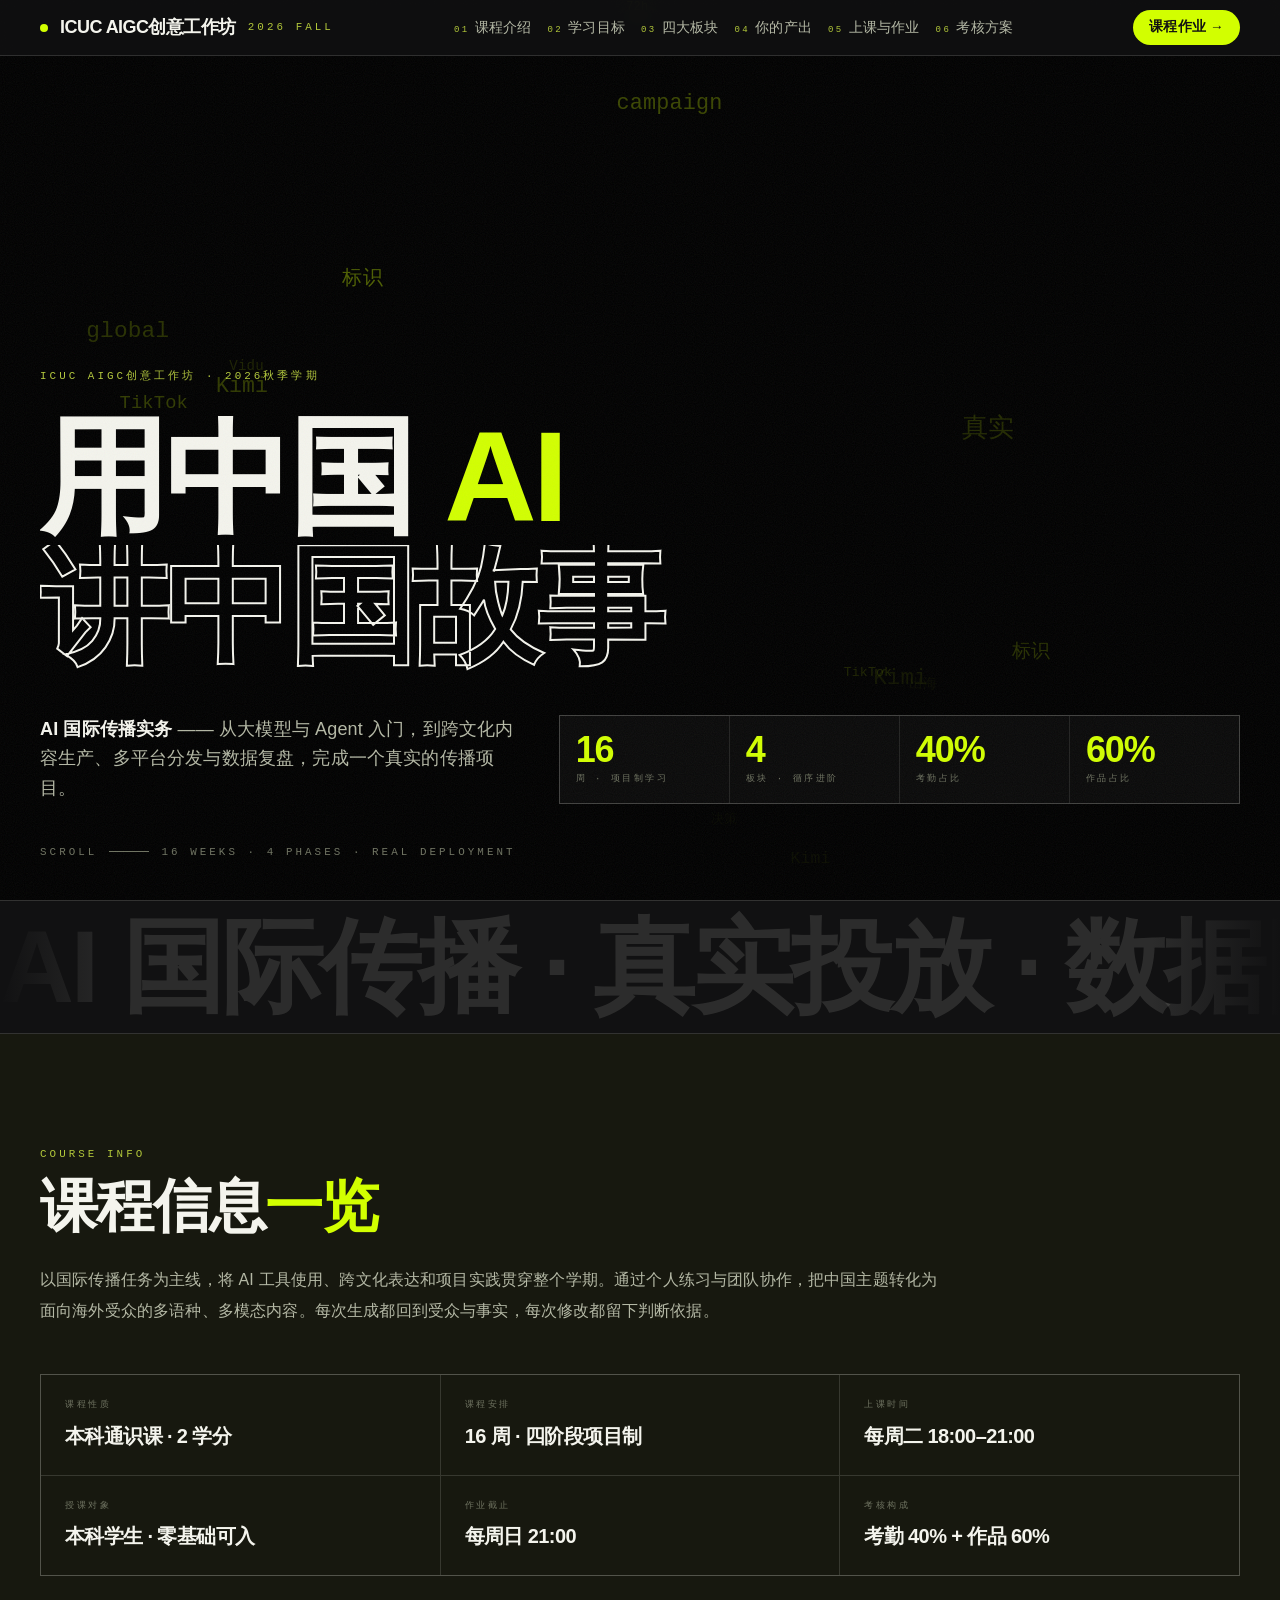
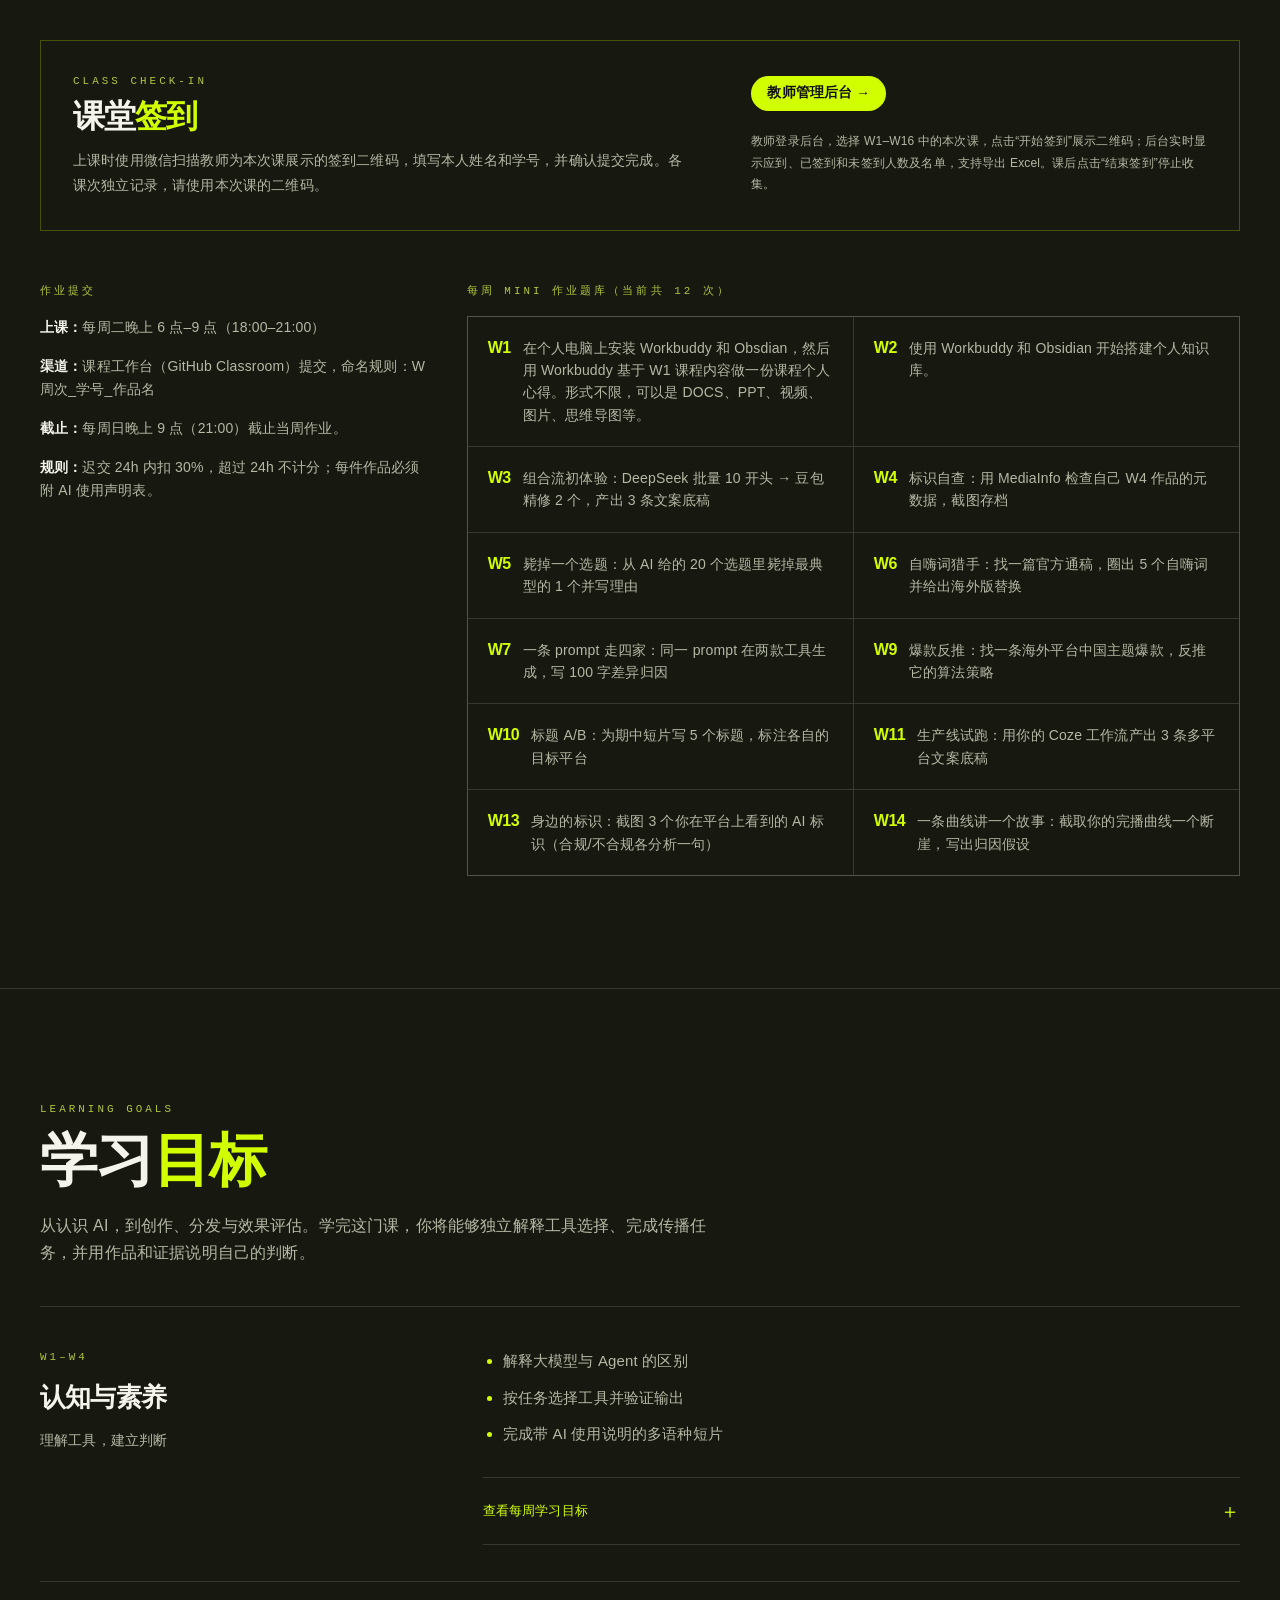
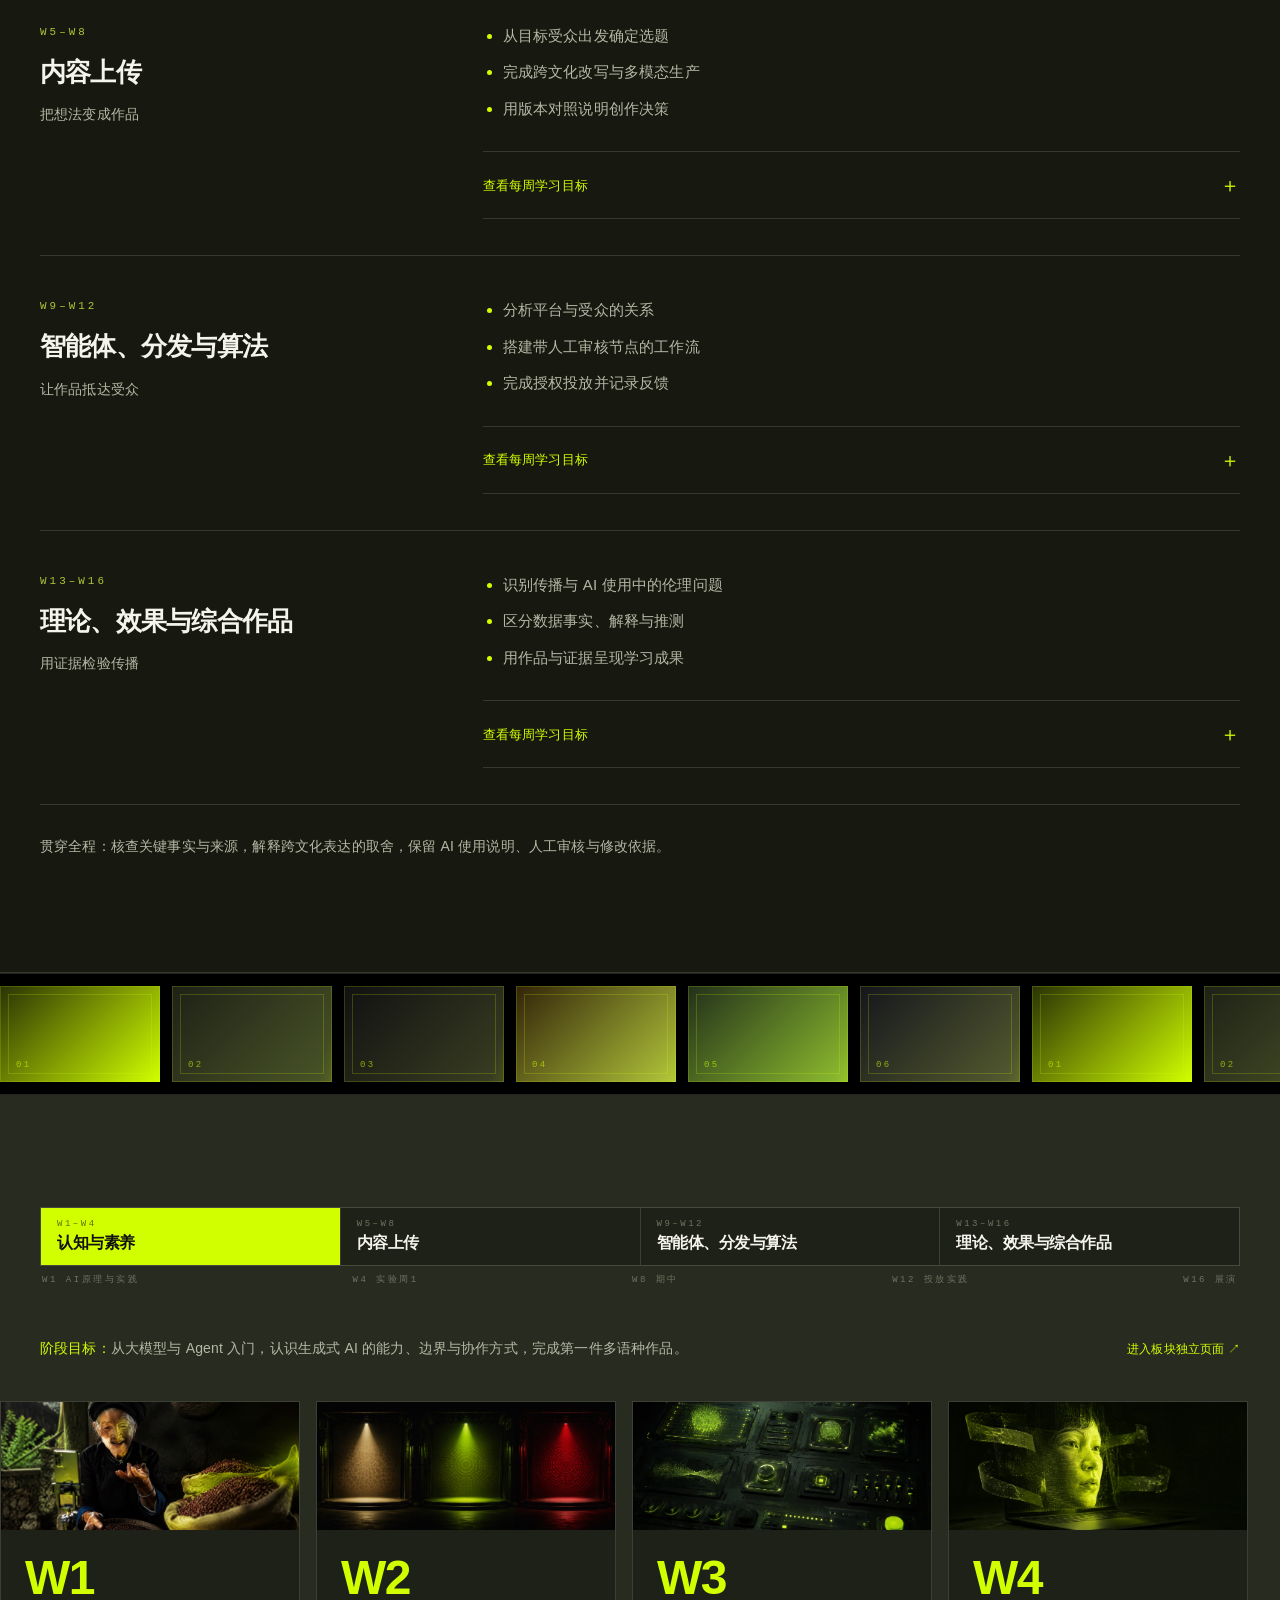
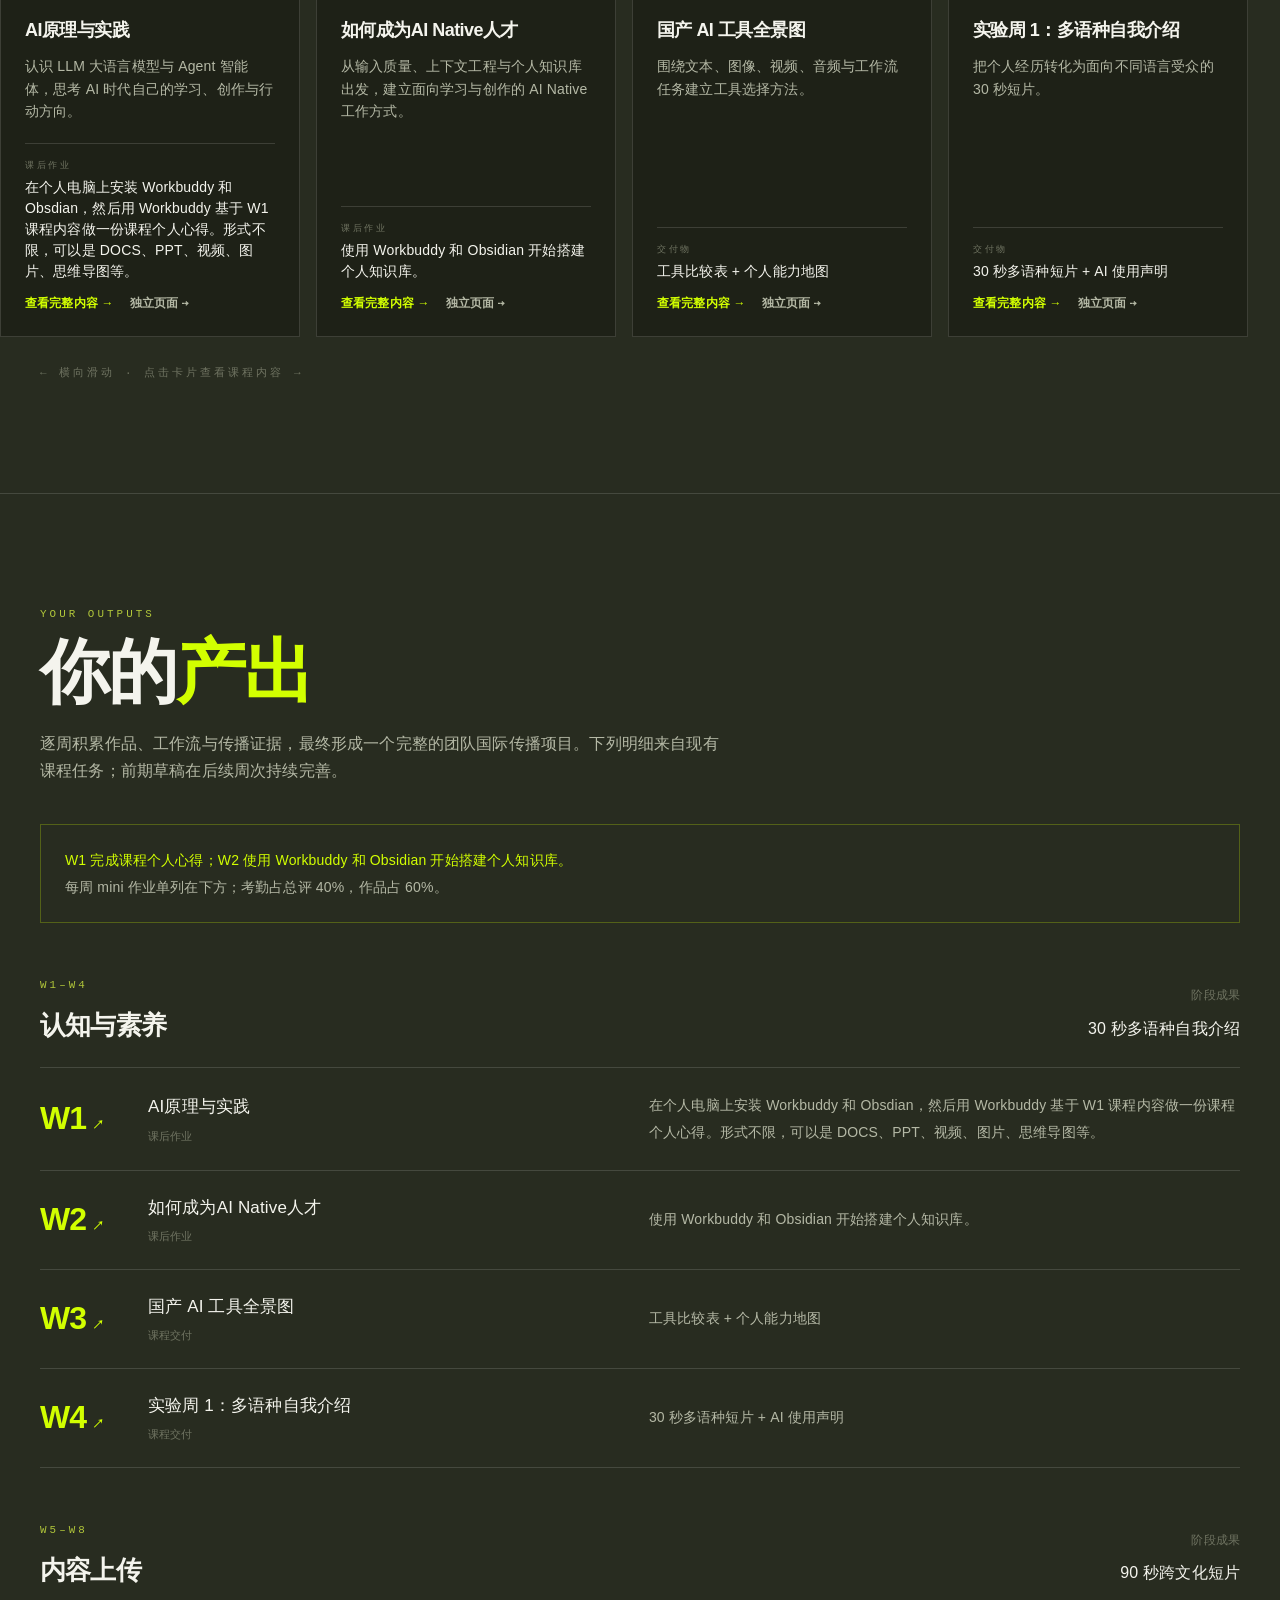
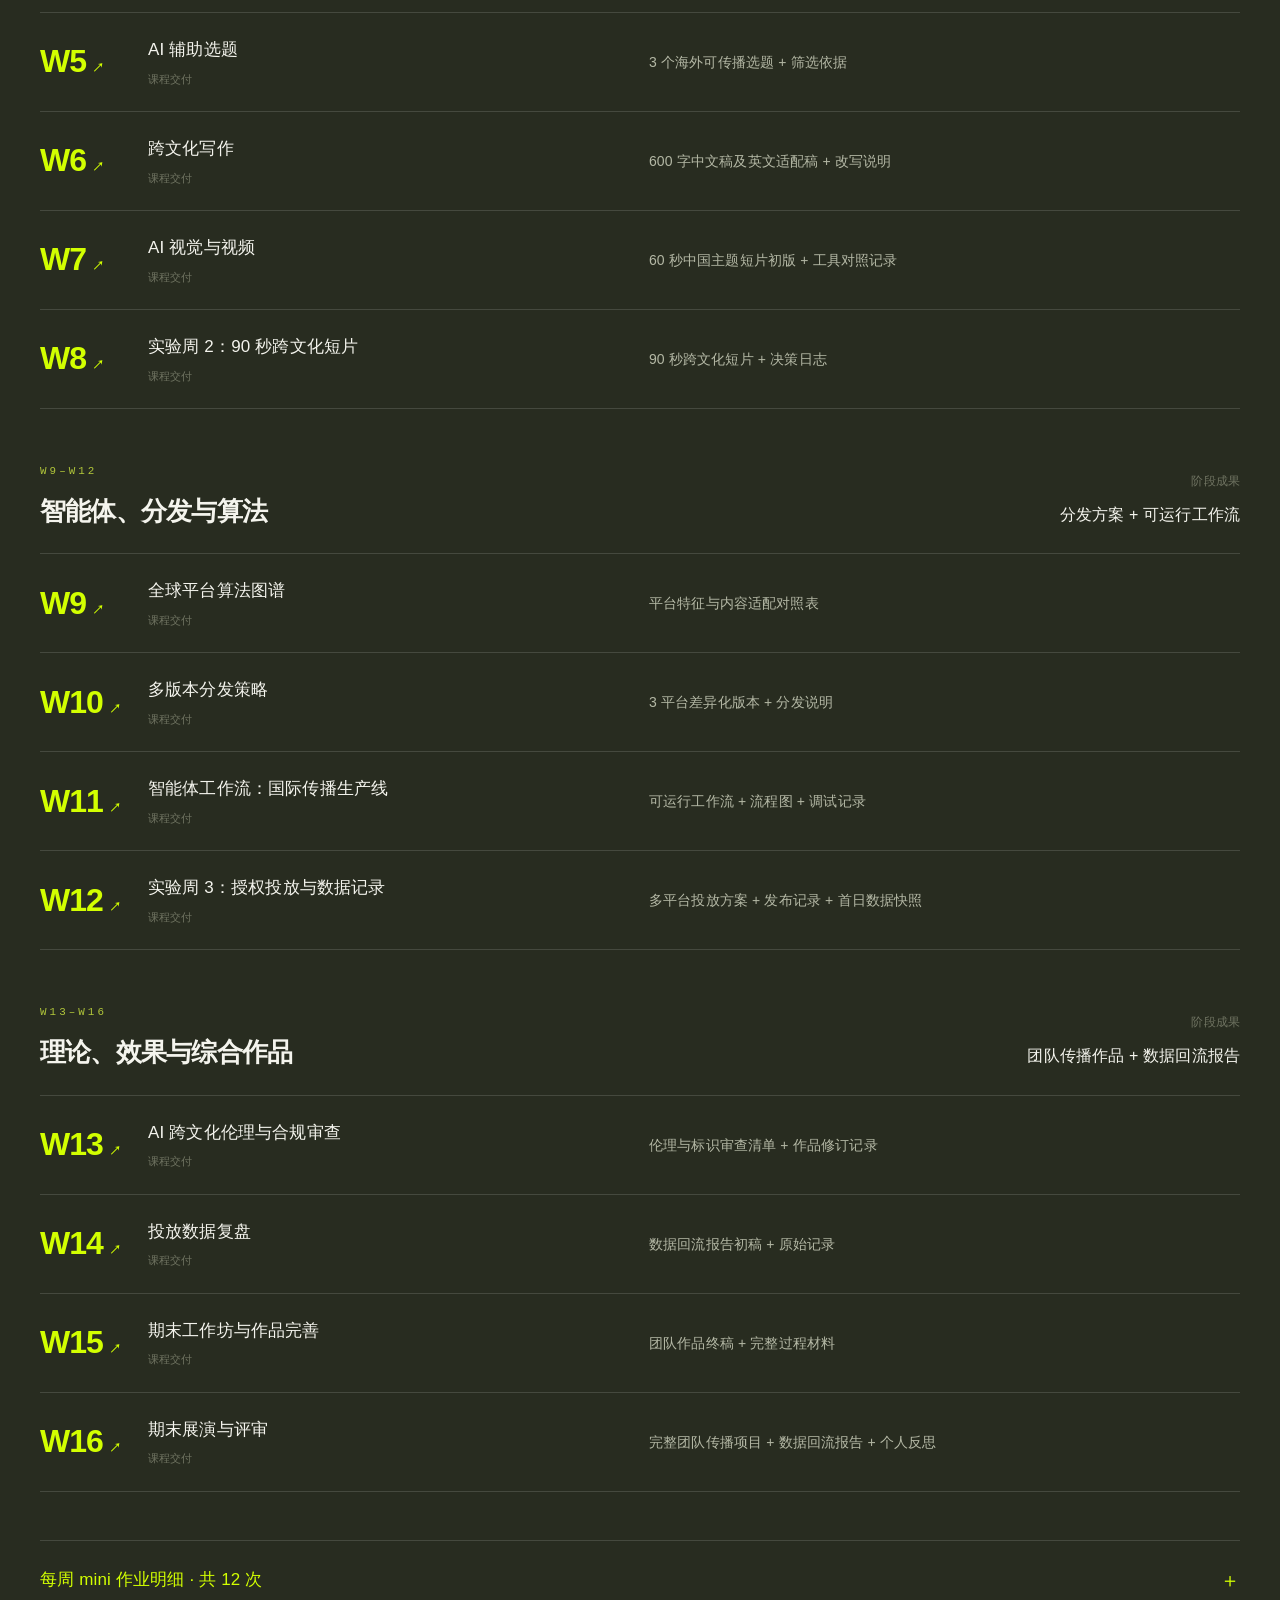
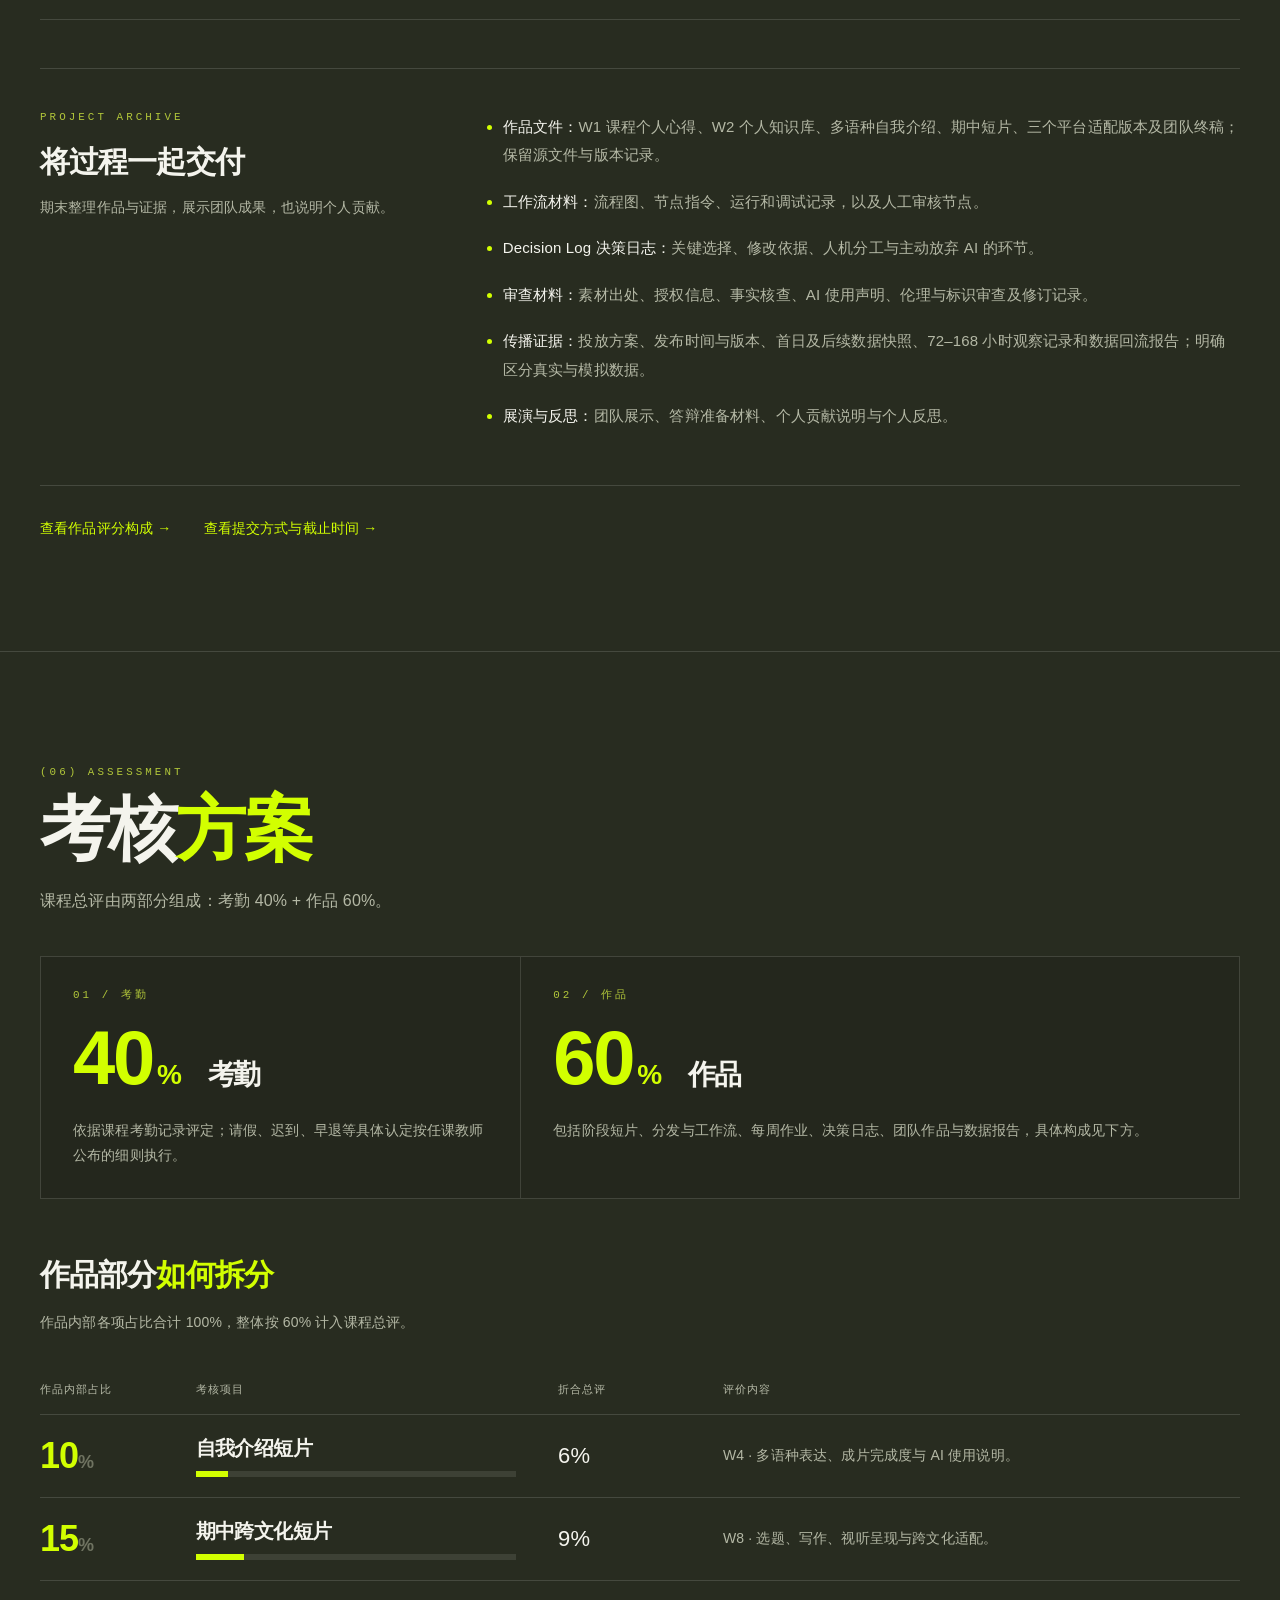
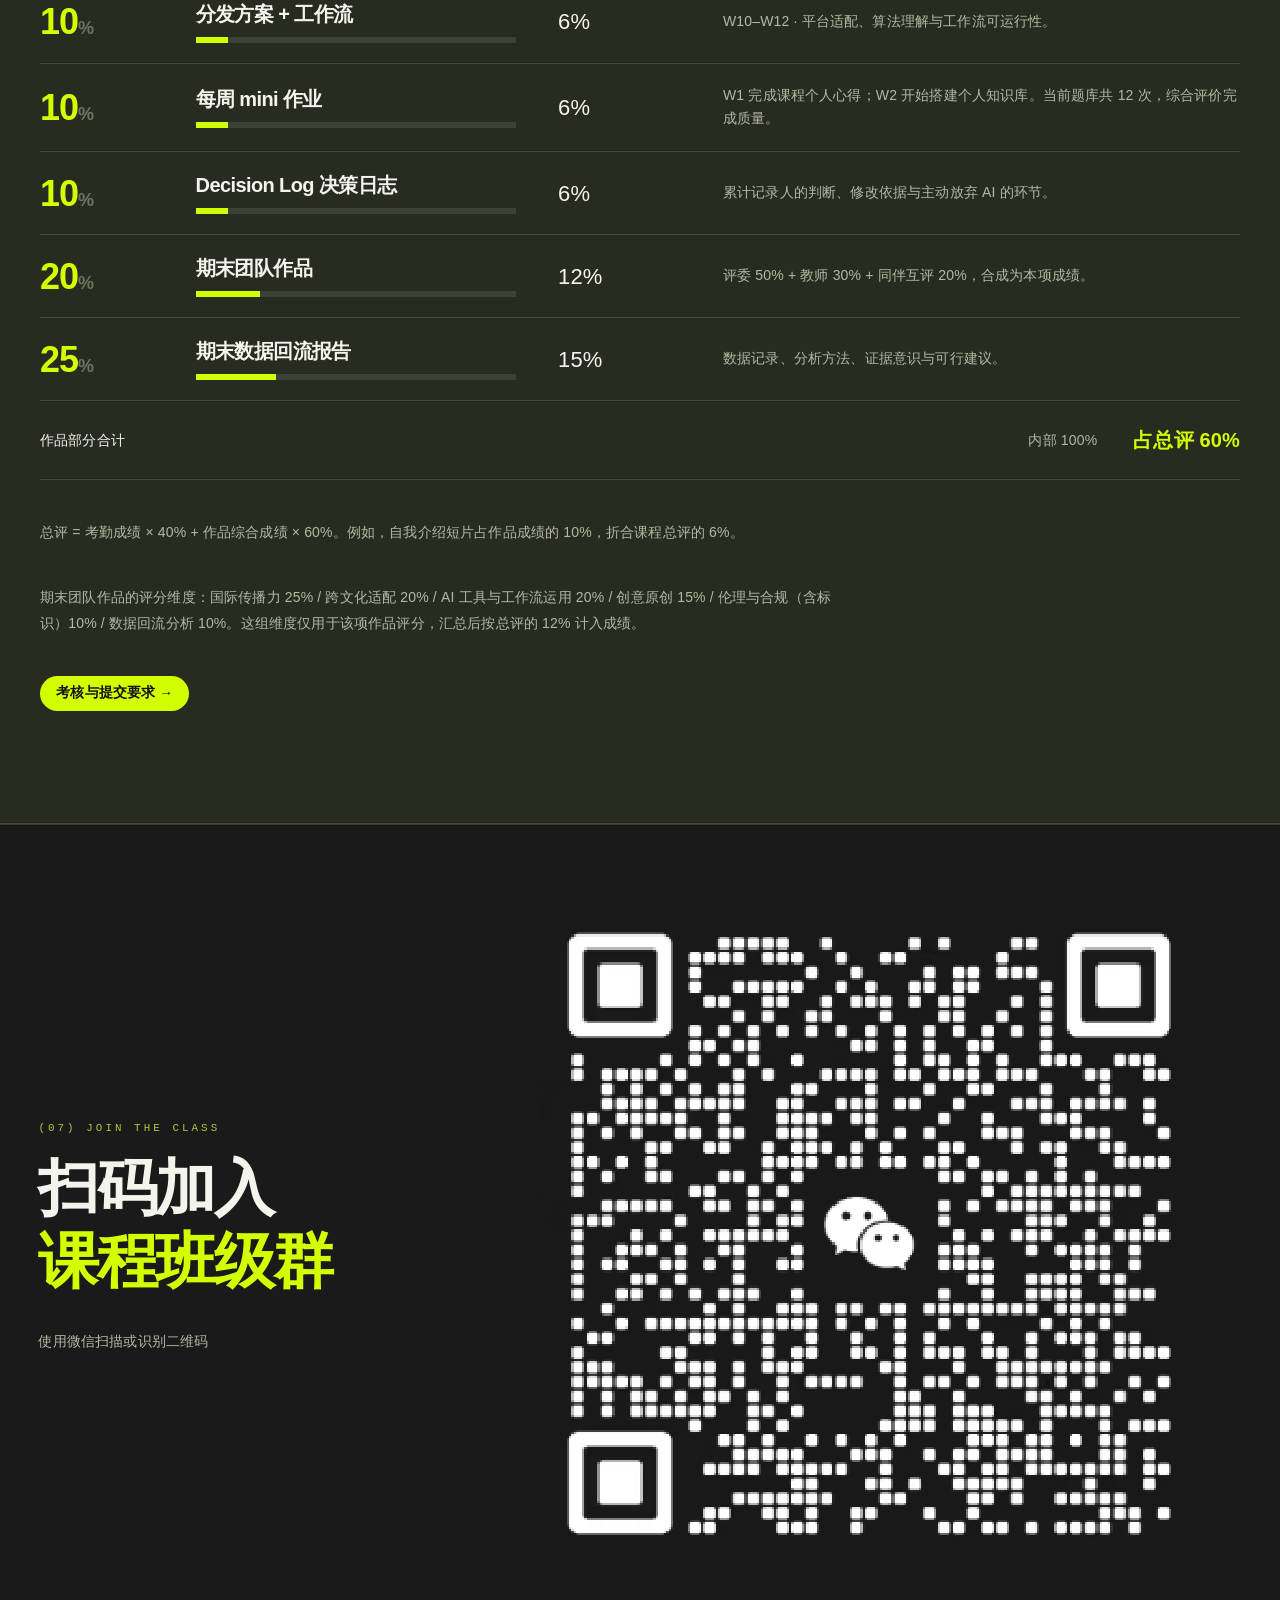
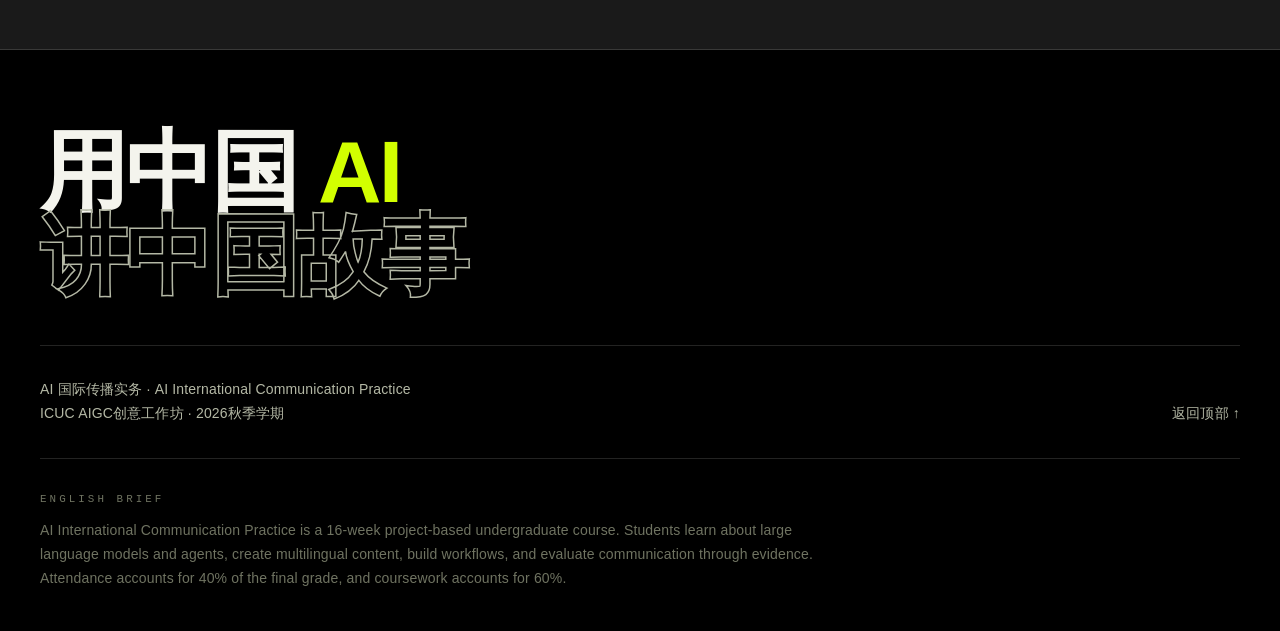
==== commit c703cf49: "Place class-group copy left and enlarge QR to screen height" ====
--- a/index.html
+++ b/index.html
@@ -1 +1 @@
-<!doctype html><html lang="zh-CN"><head><meta charset="utf-8"><meta name="viewport" content="width=device-width,initial-scale=1"><title>课程介绍 · AI 国际传播实务</title><meta name="description" content="AI 国际传播实务：认知与素养、内容上传、智能体、分发与算法、理论、效果与综合作品。"><link rel="stylesheet" href="assets/original.css"><link rel="stylesheet" href="assets/original-look.css?v=8"><script src="assets/original-motion.js?v=4" defer></script><noscript><style>.reveal,.mask-line>span{opacity:1!important;transform:none!important}.phase-panel[hidden]{display:block!important}</style></noscript></head><body><a class="skip-link" href="#main">跳到正文</a><div class="scroll-progress" aria-hidden="true"><i></i></div><header class="original-header"><a class="brand-link" href="index.html#top"><span class="dot-live"></span><span class="font-display">ICUC AIGC创意工作坊</span><small class="d-mono">2026 FALL</small></a><nav class="desktop-nav" aria-label="主导航"><a class="u-link" href="index.html#info"><span class="d-mono">01</span>课程介绍</a><a class="u-link" href="index.html#learning-goals"><span class="d-mono">02</span>学习目标</a><a class="u-link" href="index.html#syllabus"><span class="d-mono">03</span>四大板块</a><a class="u-link" href="index.html#your-outputs"><span class="d-mono">04</span>你的产出</a><a class="u-link" href="index.html#assignments"><span class="d-mono">05</span>上课与作业</a><a class="u-link" href="index.html#assessment"><span class="d-mono">06</span>考核方案</a></nav><div class="nav-actions"><a class="btn-lime nav-cta" href="index.html#assignments">课程作业 →</a><button class="menu-trigger" aria-label="打开菜单" aria-expanded="false">☰</button></div></header><dialog class="mobile-menu" aria-label="导航菜单"><div class="dialog-top"><b class="font-display">ICUC AIGC创意工作坊</b><button data-close aria-label="关闭菜单">✕</button></div><nav><a class="u-link" href="index.html#info"><span class="d-mono">01</span>课程介绍</a><a class="u-link" href="index.html#learning-goals"><span class="d-mono">02</span>学习目标</a><a class="u-link" href="index.html#syllabus"><span class="d-mono">03</span>四大板块</a><a class="u-link" href="index.html#your-outputs"><span class="d-mono">04</span>你的产出</a><a class="u-link" href="index.html#assignments"><span class="d-mono">05</span>上课与作业</a><a class="u-link" href="index.html#assessment"><span class="d-mono">06</span>考核方案</a></nav></dialog><main id="main"><section id="top" class="original-hero"><canvas class="data-rain" aria-hidden="true"></canvas><div class="hero-shade"></div><div class="hero-inner"><p class="d-mono mb-8">ICUC AIGC创意工作坊 · 2026秋季学期</p><h1 class="font-display hero-title"><span class="mask-line"><span style="animation-delay:.1s">用中国 <span style="color:var(--lime)">AI</span></span></span><span class="mask-line"><span class="outline" style="animation-delay:.28s">讲中国故事</span></span></h1><div class="hero-bottom"><p><b>AI 国际传播实务</b> —— 从大模型与 Agent 入门，到跨文化内容生产、多平台分发与数据复盘，完成一个真实的传播项目。</p><div class="hero-stats"><div><strong class="font-display" data-count="16">16</strong><span class="d-mono-dim">周 · 项目制学习</span></div><div><strong class="font-display" data-count="4">4</strong><span class="d-mono-dim">板块 · 循序进阶</span></div><div><strong class="font-display" data-count="40%">40%</strong><span class="d-mono-dim">考勤占比</span></div><div><strong class="font-display" data-count="60%">60%</strong><span class="d-mono-dim">作品占比</span></div></div></div><div class="hero-scroll d-mono-dim"><span>SCROLL</span><i></i><span>16 WEEKS · 4 PHASES · REAL DEPLOYMENT</span></div></div></section><div class="original-marquee" aria-hidden="true"><div class="marquee-track font-display"><span>AI 国际传播 · 真实投放 · 数据回流 · 用中国 AI 讲中国故事 · </span><span>AI 国际传播 · 真实投放 · 数据回流 · 用中国 AI 讲中国故事 · </span></div></div><section id="info" class="original-section info-section"><div class="d-mono mb-4 reveal">COURSE INFO</div><h2 class="d-title section-title mb-6 reveal">课程信息<span style="color:var(--lime)">一览</span></h2><p class="intro-copy reveal">以国际传播任务为主线，将 AI 工具使用、跨文化表达和项目实践贯穿整个学期。通过个人练习与团队协作，把中国主题转化为面向海外受众的多语种、多模态内容。每次生成都回到受众与事实，每次修改都留下判断依据。</p><div class="info-grid"><div class="reveal"><div class="d-mono-dim mb-2">课程性质</div><strong class="d-title">本科通识课 · 2 学分</strong></div><div class="reveal"><div class="d-mono-dim mb-2">课程安排</div><strong class="d-title">16 周 · 四阶段项目制</strong></div><div class="reveal"><div class="d-mono-dim mb-2">上课时间</div><strong class="d-title">每周二 18:00–21:00</strong></div><div class="reveal"><div class="d-mono-dim mb-2">授课对象</div><strong class="d-title">本科学生 · 零基础可入</strong></div><div class="reveal"><div class="d-mono-dim mb-2">作业截止</div><strong class="d-title">每周日 21:00</strong></div><div class="reveal"><div class="d-mono-dim mb-2">考核构成</div><strong class="d-title">考勤 40% + 作品 60%</strong></div></div><div id="assignments" class="assignment-area"><div class="attendance-entry reveal"><div><div class="d-mono mb-3">CLASS CHECK-IN</div><h3 class="d-title">课堂<span style="color:var(--lime)">签到</span></h3><p>上课时使用微信扫描教师为本次课展示的签到二维码，填写本人姓名和学号，并确认提交完成。各课次独立记录，请使用本次课的二维码。</p></div><div class="attendance-actions"><a class="btn-lime" href="https://icuc-aigc-attendance.akon-mar.chatgpt.site/admin">教师管理后台 →</a><small>教师登录后台，选择 W1–W16 中的本次课，点击“开始签到”展示二维码；后台实时显示应到、已签到和未签到人数及名单，支持导出 Excel。课后点击“结束签到”停止收集。</small></div></div><div class="assignment-rules reveal"><div class="d-mono mb-4">作业提交</div><p><b>上课：</b>每周二晚上 6 点–9 点（18:00–21:00）</p><p><b>渠道：</b>课程工作台（GitHub Classroom）提交，命名规则：W周次_学号_作品名</p><p><b>截止：</b>每周日晚上 9 点（21:00）截止当周作业。</p><p><b>规则：</b>迟交 24h 内扣 30%，超过 24h 不计分；每件作品必须附 AI 使用声明表。</p></div><div><div class="d-mono mb-4 reveal">每周 mini 作业题库（当前共 12 次）</div><div class="mini-grid"><div class="mini-item reveal"><b class="font-display">W1</b><span>在个人电脑上安装 Workbuddy 和 Obsdian，然后用 Workbuddy 基于 W1 课程内容做一份课程个人心得。形式不限，可以是 DOCS、PPT、视频、图片、思维导图等。</span></div><div class="mini-item reveal"><b class="font-display">W2</b><span>使用 Workbuddy 和 Obsidian 开始搭建个人知识库。</span></div><div class="mini-item reveal"><b class="font-display">W3</b><span>组合流初体验：DeepSeek 批量 10 开头 → 豆包精修 2 个，产出 3 条文案底稿</span></div><div class="mini-item reveal"><b class="font-display">W4</b><span>标识自查：用 MediaInfo 检查自己 W4 作品的元数据，截图存档</span></div><div class="mini-item reveal"><b class="font-display">W5</b><span>毙掉一个选题：从 AI 给的 20 个选题里毙掉最典型的 1 个并写理由</span></div><div class="mini-item reveal"><b class="font-display">W6</b><span>自嗨词猎手：找一篇官方通稿，圈出 5 个自嗨词并给出海外版替换</span></div><div class="mini-item reveal"><b class="font-display">W7</b><span>一条 prompt 走四家：同一 prompt 在两款工具生成，写 100 字差异归因</span></div><div class="mini-item reveal"><b class="font-display">W9</b><span>爆款反推：找一条海外平台中国主题爆款，反推它的算法策略</span></div><div class="mini-item reveal"><b class="font-display">W10</b><span>标题 A/B：为期中短片写 5 个标题，标注各自的目标平台</span></div><div class="mini-item reveal"><b class="font-display">W11</b><span>生产线试跑：用你的 Coze 工作流产出 3 条多平台文案底稿</span></div><div class="mini-item reveal"><b class="font-display">W13</b><span>身边的标识：截图 3 个你在平台上看到的 AI 标识（合规/不合规各分析一句）</span></div><div class="mini-item reveal"><b class="font-display">W14</b><span>一条曲线讲一个故事：截取你的完播曲线一个断崖，写出归因假设</span></div></div></div></div></section><section id="learning-goals" class="original-section info-section outcomes-section" aria-labelledby="learning-goals-title"><div class="d-mono mb-4 reveal">LEARNING GOALS</div><h2 id="learning-goals-title" class="d-title section-title mb-6 reveal">学习<span style="color:var(--lime)">目标</span></h2><p class="section-desc reveal">从认识 AI，到创作、分发与效果评估。学完这门课，你将能够独立解释工具选择、完成传播任务，并用作品和证据说明自己的判断。</p><div class="goal-ledger"><article class="goal-phase reveal"><div class="goal-phase-heading"><span class="d-mono">W1–W4</span><h3 class="d-title">认知与素养</h3><p>理解工具，建立判断</p></div><div><ul class="outcome-list"><li>解释大模型与 Agent 的区别</li><li>按任务选择工具并验证输出</li><li>完成带 AI 使用说明的多语种短片</li></ul><details class="outcome-details"><summary>查看每周学习目标<span aria-hidden="true">＋</span></summary><div class="weekly-goals"><div class="weekly-goal"><a class="d-mono" href="phase-1.html#week-1">W1 ↗</a><div><h4>AI原理与实践</h4><ul class="outcome-list"><li>理解什么是 LLM 大语言模型</li><li>理解什么是 Agent 智能体及其与 LLM 的关系</li><li>思考 AI 时代自己该怎么做，并形成个人心得</li></ul></div></div><div class="weekly-goal"><a class="d-mono" href="phase-1.html#week-2">W2 ↗</a><div><h4>如何成为AI Native人才</h4><ul class="outcome-list"><li>理解输入质量对 AI 输出的影响</li><li>学会围绕任务组织和提供上下文</li><li>使用 Workbuddy 和 Obsidian 开始搭建个人知识库</li><li>整理可复用的个人上线文仓库</li></ul></div></div><div class="weekly-goal"><a class="d-mono" href="phase-1.html#week-3">W3 ↗</a><div><h4>国产 AI 工具全景图</h4><ul class="outcome-list"><li>建立任务与工具的对应关系</li><li>用统一材料比较工具输出</li><li>说明选择依据与使用限制</li></ul></div></div><div class="weekly-goal"><a class="d-mono" href="phase-1.html#week-4">W4 ↗</a><div><h4>实验周 1：多语种自我介绍</h4><ul class="outcome-list"><li>完成中文与外语的受众适配</li><li>串联文案、配音、字幕和剪辑</li><li>说明作品中的 AI 使用环节</li></ul></div></div></div></details></div></article><article class="goal-phase reveal"><div class="goal-phase-heading"><span class="d-mono">W5–W8</span><h3 class="d-title">内容上传</h3><p>把想法变成作品</p></div><div><ul class="outcome-list"><li>从目标受众出发确定选题</li><li>完成跨文化改写与多模态生产</li><li>用版本对照说明创作决策</li></ul><details class="outcome-details"><summary>查看每周学习目标<span aria-hidden="true">＋</span></summary><div class="weekly-goals"><div class="weekly-goal"><a class="d-mono" href="phase-2.html#week-5">W5 ↗</a><div><h4>AI 辅助选题</h4><ul class="outcome-list"><li>区分主题、选题和叙事角度</li><li>从材料中提出可核实的选题</li><li>给出选题筛选理由</li></ul></div></div><div class="weekly-goal"><a class="d-mono" href="phase-2.html#week-6">W6 ↗</a><div><h4>跨文化写作</h4><ul class="outcome-list"><li>识别受众已有知识与理解障碍</li><li>调整叙事开头和解释方式</li><li>保留事实的一致性</li></ul></div></div><div class="weekly-goal"><a class="d-mono" href="phase-2.html#week-7">W7 ↗</a><div><h4>AI 视觉与视频</h4><ul class="outcome-list"><li>从脚本拆出可制作镜头</li><li>比较视觉与视频工具的表现</li><li>保持人物、画面和声音一致</li></ul></div></div><div class="weekly-goal"><a class="d-mono" href="phase-2.html#week-8">W8 ↗</a><div><h4>实验周 2：90 秒跨文化短片</h4><ul class="outcome-list"><li>形成完整的跨文化叙事</li><li>完成多模态协同与质量检查</li><li>用决策日志解释人机分工</li></ul></div></div></div></details></div></article><article class="goal-phase reveal"><div class="goal-phase-heading"><span class="d-mono">W9–W12</span><h3 class="d-title">智能体、分发与算法</h3><p>让作品抵达受众</p></div><div><ul class="outcome-list"><li>分析平台与受众的关系</li><li>搭建带人工审核节点的工作流</li><li>完成授权投放并记录反馈</li></ul><details class="outcome-details"><summary>查看每周学习目标<span aria-hidden="true">＋</span></summary><div class="weekly-goals"><div class="weekly-goal"><a class="d-mono" href="phase-3.html#week-9">W9 ↗</a><div><h4>全球平台算法图谱</h4><ul class="outcome-list"><li>比较平台的内容形态与受众场景</li><li>辨认常见传播指标</li><li>形成平台适配假设</li></ul></div></div><div class="weekly-goal"><a class="d-mono" href="phase-3.html#week-10">W10 ↗</a><div><h4>多版本分发策略</h4><ul class="outcome-list"><li>保持核心事实一致</li><li>调整标题、封面和前几秒表达</li><li>提出可验证的版本比较方案</li></ul></div></div><div class="weekly-goal"><a class="d-mono" href="phase-3.html#week-11">W11 ↗</a><div><h4>智能体工作流：国际传播生产线</h4><ul class="outcome-list"><li>连接输入、处理、工具和输出节点</li><li>加入质量检查与失败处理</li><li>保留人工终审节点</li></ul></div></div><div class="weekly-goal"><a class="d-mono" href="phase-3.html#week-12">W12 ↗</a><div><h4>实验周 3：授权投放与数据记录</h4><ul class="outcome-list"><li>完成发布前审查</li><li>执行授权范围内的投放方案</li><li>记录时间、版本与数据口径</li></ul></div></div></div></details></div></article><article class="goal-phase reveal"><div class="goal-phase-heading"><span class="d-mono">W13–W16</span><h3 class="d-title">理论、效果与综合作品</h3><p>用证据检验传播</p></div><div><ul class="outcome-list"><li>识别传播与 AI 使用中的伦理问题</li><li>区分数据事实、解释与推测</li><li>用作品与证据呈现学习成果</li></ul><details class="outcome-details"><summary>查看每周学习目标<span aria-hidden="true">＋</span></summary><div class="weekly-goals"><div class="weekly-goal"><a class="d-mono" href="phase-4.html#week-13">W13 ↗</a><div><h4>AI 跨文化伦理与合规审查</h4><ul class="outcome-list"><li>识别偏见、隐私与真实性问题</li><li>核查素材授权和 AI 使用说明</li><li>提出可执行的修订意见</li></ul></div></div><div class="weekly-goal"><a class="d-mono" href="phase-4.html#week-14">W14 ↗</a><div><h4>投放数据复盘</h4><ul class="outcome-list"><li>按统一口径整理数据</li><li>区分发现、解释与因果结论</li><li>提出有证据支持的修改建议</li></ul></div></div><div class="weekly-goal"><a class="d-mono" href="phase-4.html#week-15">W15 ↗</a><div><h4>期末工作坊与作品完善</h4><ul class="outcome-list"><li>根据反馈完成关键修改</li><li>对齐作品与数据结论</li><li>准备有依据的展示与答辩</li></ul></div></div><div class="weekly-goal"><a class="d-mono" href="phase-4.html#week-16">W16 ↗</a><div><h4>期末展演与评审</h4><ul class="outcome-list"><li>清楚展示项目目标、作品和效果</li><li>回答人机协作与传播判断问题</li><li>总结个人贡献与可迁移能力</li></ul></div></div></div></details></div></article></div><p class="outcome-note reveal">贯穿全程：核查关键事实与来源，解释跨文化表达的取舍，保留 AI 使用说明、人工审核与修改依据。</p></section><div class="film-band" aria-hidden="true"><div class="film-track"><div class="film-frame" style="background:linear-gradient(135deg,#2a3305,#d2ff00)"><div class="film-border"></div><div class="film-shimmer"></div><span>01</span></div><div class="film-frame" style="background:linear-gradient(135deg,#1e2117,#4a5527)"><div class="film-border"></div><div class="film-shimmer"></div><span>02</span></div><div class="film-frame" style="background:linear-gradient(135deg,#111112,#3a3f22)"><div class="film-border"></div><div class="film-shimmer"></div><span>03</span></div><div class="film-frame" style="background:linear-gradient(135deg,#33240a,#b2c73a)"><div class="film-border"></div><div class="film-shimmer"></div><span>04</span></div><div class="film-frame" style="background:linear-gradient(135deg,#22301a,#8fbf2f)"><div class="film-border"></div><div class="film-shimmer"></div><span>05</span></div><div class="film-frame" style="background:linear-gradient(135deg,#14161c,#565c30)"><div class="film-border"></div><div class="film-shimmer"></div><span>06</span></div><div class="film-frame" style="background:linear-gradient(135deg,#2a3305,#d2ff00)"><div class="film-border"></div><div class="film-shimmer"></div><span>01</span></div><div class="film-frame" style="background:linear-gradient(135deg,#1e2117,#4a5527)"><div class="film-border"></div><div class="film-shimmer"></div><span>02</span></div><div class="film-frame" style="background:linear-gradient(135deg,#111112,#3a3f22)"><div class="film-border"></div><div class="film-shimmer"></div><span>03</span></div><div class="film-frame" style="background:linear-gradient(135deg,#33240a,#b2c73a)"><div class="film-border"></div><div class="film-shimmer"></div><span>04</span></div><div class="film-frame" style="background:linear-gradient(135deg,#22301a,#8fbf2f)"><div class="film-border"></div><div class="film-shimmer"></div><span>05</span></div><div class="film-frame" style="background:linear-gradient(135deg,#14161c,#565c30)"><div class="film-border"></div><div class="film-shimmer"></div><span>06</span></div><div class="film-frame" style="background:linear-gradient(135deg,#2a3305,#d2ff00)"><div class="film-border"></div><div class="film-shimmer"></div><span>01</span></div><div class="film-frame" style="background:linear-gradient(135deg,#1e2117,#4a5527)"><div class="film-border"></div><div class="film-shimmer"></div><span>02</span></div><div class="film-frame" style="background:linear-gradient(135deg,#111112,#3a3f22)"><div class="film-border"></div><div class="film-shimmer"></div><span>03</span></div><div class="film-frame" style="background:linear-gradient(135deg,#33240a,#b2c73a)"><div class="film-border"></div><div class="film-shimmer"></div><span>04</span></div><div class="film-frame" style="background:linear-gradient(135deg,#22301a,#8fbf2f)"><div class="film-border"></div><div class="film-shimmer"></div><span>05</span></div><div class="film-frame" style="background:linear-gradient(135deg,#14161c,#565c30)"><div class="film-border"></div><div class="film-shimmer"></div><span>06</span></div></div></div><section id="syllabus" class="original-section olive-section" aria-label="四大课程板块"><div class="section-front"><div class="reveal"><div class="phase-tabs" role="tablist" aria-label="四大课程板块"><button role="tab" id="phase-tab-1" aria-selected="true" aria-controls="phase-panel-1" tabindex="0" data-phase="1"><span class="d-mono-dim">W1–W4</span><span class="d-title">认知与素养</span></button><button role="tab" id="phase-tab-2" aria-selected="false" aria-controls="phase-panel-2" tabindex="-1" data-phase="2"><span class="d-mono-dim">W5–W8</span><span class="d-title">内容上传</span></button><button role="tab" id="phase-tab-3" aria-selected="false" aria-controls="phase-panel-3" tabindex="-1" data-phase="3"><span class="d-mono-dim">W9–W12</span><span class="d-title">智能体、分发与算法</span></button><button role="tab" id="phase-tab-4" aria-selected="false" aria-controls="phase-panel-4" tabindex="-1" data-phase="4"><span class="d-mono-dim">W13–W16</span><span class="d-title">理论、效果与综合作品</span></button></div><div class="phase-milestones d-mono-dim"><span>W1 AI原理与实践</span><span>W4 实验周1</span><span>W8 期中</span><span>W12 投放实践</span><span>W16 展演</span></div></div><div class="phase-panel" id="phase-panel-1" role="tabpanel" aria-labelledby="phase-tab-1" ><div class="phase-goal"><p><span style="color:var(--lime)">阶段目标：</span>从大模型与 Agent 入门，认识生成式 AI 的能力、边界与协作方式，完成第一件多语种作品。</p><a class="u-link" href="phase-1.html">进入板块独立页面 ↗</a></div><div class="week-strip"><div class="tilt"><article class="week-card reveal"><img src="assets/weeks/w1.jpg" alt="" loading="lazy"><div class="week-card-content"><span class="font-display week-n">W1</span><h4 class="d-title">AI原理与实践</h4><p>认识 LLM 大语言模型与 Agent 智能体，思考 AI 时代自己的学习、创作与行动方向。</p><div class="week-card-end"><div class="d-mono-dim">课后作业</div><p>在个人电脑上安装 Workbuddy 和 Obsdian，然后用 Workbuddy 基于 W1 课程内容做一份课程个人心得。形式不限，可以是 DOCS、PPT、视频、图片、思维导图等。</p><div class="card-links"><button class="u-link" data-week="1">查看完整内容 →</button><a class="u-link" href="phase-1.html#week-1">独立页面 ⇢</a></div></div></div></article></div><div class="tilt"><article class="week-card reveal"><img src="assets/weeks/w2.jpg" alt="" loading="lazy"><div class="week-card-content"><span class="font-display week-n">W2</span><h4 class="d-title">如何成为AI Native人才</h4><p>从输入质量、上下文工程与个人知识库出发，建立面向学习与创作的 AI Native 工作方式。</p><div class="week-card-end"><div class="d-mono-dim">课后作业</div><p>使用 Workbuddy 和 Obsidian 开始搭建个人知识库。</p><div class="card-links"><button class="u-link" data-week="2">查看完整内容 →</button><a class="u-link" href="phase-1.html#week-2">独立页面 ⇢</a></div></div></div></article></div><div class="tilt"><article class="week-card reveal"><img src="assets/weeks/w3.jpg" alt="" loading="lazy"><div class="week-card-content"><span class="font-display week-n">W3</span><h4 class="d-title">国产 AI 工具全景图</h4><p>围绕文本、图像、视频、音频与工作流任务建立工具选择方法。</p><div class="week-card-end"><div class="d-mono-dim">交付物</div><p>工具比较表 + 个人能力地图</p><div class="card-links"><button class="u-link" data-week="3">查看完整内容 →</button><a class="u-link" href="phase-1.html#week-3">独立页面 ⇢</a></div></div></div></article></div><div class="tilt"><article class="week-card reveal"><img src="assets/weeks/w4.jpg" alt="" loading="lazy"><div class="week-card-content"><span class="font-display week-n">W4</span><h4 class="d-title">实验周 1：多语种自我介绍</h4><p>把个人经历转化为面向不同语言受众的 30 秒短片。</p><div class="week-card-end"><div class="d-mono-dim">交付物</div><p>30 秒多语种短片 + AI 使用声明</p><div class="card-links"><button class="u-link" data-week="4">查看完整内容 →</button><a class="u-link" href="phase-1.html#week-4">独立页面 ⇢</a></div></div></div></article></div></div></div><div class="phase-panel" id="phase-panel-2" role="tabpanel" aria-labelledby="phase-tab-2" hidden><div class="phase-goal"><p><span style="color:var(--lime)">阶段目标：</span>围绕一个中国主题，完成选题、跨文化写作、分镜、生成、配音与剪辑，形成可展示的期中作品。</p><a class="u-link" href="phase-2.html">进入板块独立页面 ↗</a></div><div class="week-strip"><div class="tilt"><article class="week-card reveal"><img src="assets/weeks/w5.jpg" alt="" loading="lazy"><div class="week-card-content"><span class="font-display week-n">W5</span><h4 class="d-title">AI 辅助选题</h4><p>从受众兴趣与信息需求出发，找到中国主题的传播切口。</p><div class="week-card-end"><div class="d-mono-dim">交付物</div><p>3 个海外可传播选题 + 筛选依据</p><div class="card-links"><button class="u-link" data-week="5">查看完整内容 →</button><a class="u-link" href="phase-2.html#week-5">独立页面 ⇢</a></div></div></div></article></div><div class="tilt"><article class="week-card reveal"><img src="assets/weeks/w6.jpg" alt="" loading="lazy"><div class="week-card-content"><span class="font-display week-n">W6</span><h4 class="d-title">跨文化写作</h4><p>让信息在不同文化语境中被理解，而不是只完成字面翻译。</p><div class="week-card-end"><div class="d-mono-dim">交付物</div><p>600 字中文稿及英文适配稿 + 改写说明</p><div class="card-links"><button class="u-link" data-week="6">查看完整内容 →</button><a class="u-link" href="phase-2.html#week-6">独立页面 ⇢</a></div></div></div></article></div><div class="tilt"><article class="week-card reveal"><img src="assets/weeks/w7.jpg" alt="" loading="lazy"><div class="week-card-content"><span class="font-display week-n">W7</span><h4 class="d-title">AI 视觉与视频</h4><p>把文字脚本转化为分镜与声音，完成短片生产的第一轮闭环。</p><div class="week-card-end"><div class="d-mono-dim">交付物</div><p>60 秒中国主题短片初版 + 工具对照记录</p><div class="card-links"><button class="u-link" data-week="7">查看完整内容 →</button><a class="u-link" href="phase-2.html#week-7">独立页面 ⇢</a></div></div></div></article></div><div class="tilt"><article class="week-card reveal"><img src="assets/weeks/w8.jpg" alt="" loading="lazy"><div class="week-card-content"><span class="font-display week-n">W8</span><h4 class="d-title">实验周 2：90 秒跨文化短片</h4><p>整合前半程学习，完成有明确受众与叙事主线的期中作品。</p><div class="week-card-end"><div class="d-mono-dim">交付物</div><p>90 秒跨文化短片 + 决策日志</p><div class="card-links"><button class="u-link" data-week="8">查看完整内容 →</button><a class="u-link" href="phase-2.html#week-8">独立页面 ⇢</a></div></div></div></article></div></div></div><div class="phase-panel" id="phase-panel-3" role="tabpanel" aria-labelledby="phase-tab-3" hidden><div class="phase-goal"><p><span style="color:var(--lime)">阶段目标：</span>理解不同平台的内容呈现与分发逻辑，将单件作品改造成多平台版本，并用 Agent 工作流组织生产。</p><a class="u-link" href="phase-3.html">进入板块独立页面 ↗</a></div><div class="week-strip"><div class="tilt"><article class="week-card reveal"><img src="assets/weeks/w9.jpg" alt="" loading="lazy"><div class="week-card-content"><span class="font-display week-n">W9</span><h4 class="d-title">全球平台算法图谱</h4><p>从平台形态、观看场景与可观察数据理解分发逻辑。</p><div class="week-card-end"><div class="d-mono-dim">交付物</div><p>平台特征与内容适配对照表</p><div class="card-links"><button class="u-link" data-week="9">查看完整内容 →</button><a class="u-link" href="phase-3.html#week-9">独立页面 ⇢</a></div></div></div></article></div><div class="tilt"><article class="week-card reveal"><img src="assets/weeks/w10.jpg" alt="" loading="lazy"><div class="week-card-content"><span class="font-display week-n">W10</span><h4 class="d-title">多版本分发策略</h4><p>将同一核心内容改造成适合不同平台和观看场景的版本。</p><div class="week-card-end"><div class="d-mono-dim">交付物</div><p>3 平台差异化版本 + 分发说明</p><div class="card-links"><button class="u-link" data-week="10">查看完整内容 →</button><a class="u-link" href="phase-3.html#week-10">独立页面 ⇢</a></div></div></div></article></div><div class="tilt"><article class="week-card reveal"><img src="assets/weeks/w11.jpg" alt="" loading="lazy"><div class="week-card-content"><span class="font-display week-n">W11</span><h4 class="d-title">智能体工作流：国际传播生产线</h4><p>在前期学习的基础上，搭建可以运行和检查的生产流程。</p><div class="week-card-end"><div class="d-mono-dim">交付物</div><p>可运行工作流 + 流程图 + 调试记录</p><div class="card-links"><button class="u-link" data-week="11">查看完整内容 →</button><a class="u-link" href="phase-3.html#week-11">独立页面 ⇢</a></div></div></div></article></div><div class="tilt"><article class="week-card reveal"><img src="assets/weeks/w12.jpg" alt="" loading="lazy"><div class="week-card-content"><span class="font-display week-n">W12</span><h4 class="d-title">实验周 3：授权投放与数据记录</h4><p>把作品带入传播场景，建立从发布到反馈的记录链条。</p><div class="week-card-end"><div class="d-mono-dim">交付物</div><p>多平台投放方案 + 发布记录 + 首日数据快照</p><div class="card-links"><button class="u-link" data-week="12">查看完整内容 →</button><a class="u-link" href="phase-3.html#week-12">独立页面 ⇢</a></div></div></div></article></div></div></div><div class="phase-panel" id="phase-panel-4" role="tabpanel" aria-labelledby="phase-tab-4" hidden><div class="phase-goal"><p><span style="color:var(--lime)">阶段目标：</span>审查作品中的真实性、版权、隐私与 AI 使用标识，分析传播数据，完成团队作品、复盘报告与期末答辩。</p><a class="u-link" href="phase-4.html">进入板块独立页面 ↗</a></div><div class="week-strip"><div class="tilt"><article class="week-card reveal"><img src="assets/weeks/w13.jpg" alt="" loading="lazy"><div class="week-card-content"><span class="font-display week-n">W13</span><h4 class="d-title">AI 跨文化伦理与合规审查</h4><p>围绕真实、尊重与责任，审查从素材输入到作品发布的全过程。</p><div class="week-card-end"><div class="d-mono-dim">交付物</div><p>伦理与标识审查清单 + 作品修订记录</p><div class="card-links"><button class="u-link" data-week="13">查看完整内容 →</button><a class="u-link" href="phase-4.html#week-13">独立页面 ⇢</a></div></div></div></article></div><div class="tilt"><article class="week-card reveal"><img src="assets/weeks/w14.jpg" alt="" loading="lazy"><div class="week-card-content"><span class="font-display week-n">W14</span><h4 class="d-title">投放数据复盘</h4><p>用数据回答传播是否有效，并明确证据能够支持到什么程度。</p><div class="week-card-end"><div class="d-mono-dim">交付物</div><p>数据回流报告初稿 + 原始记录</p><div class="card-links"><button class="u-link" data-week="14">查看完整内容 →</button><a class="u-link" href="phase-4.html#week-14">独立页面 ⇢</a></div></div></div></article></div><div class="tilt"><article class="week-card reveal"><img src="assets/weeks/w15.jpg" alt="" loading="lazy"><div class="week-card-content"><span class="font-display week-n">W15</span><h4 class="d-title">期末工作坊与作品完善</h4><p>把作品、过程材料和传播分析整合成可以评审的项目。</p><div class="week-card-end"><div class="d-mono-dim">交付物</div><p>团队作品终稿 + 完整过程材料</p><div class="card-links"><button class="u-link" data-week="15">查看完整内容 →</button><a class="u-link" href="phase-4.html#week-15">独立页面 ⇢</a></div></div></div></article></div><div class="tilt"><article class="week-card reveal"><img src="assets/weeks/w16.jpg" alt="" loading="lazy"><div class="week-card-content"><span class="font-display week-n">W16</span><h4 class="d-title">期末展演与评审</h4><p>展示一个完整的国际传播项目，并解释作品背后的判断与证据。</p><div class="week-card-end"><div class="d-mono-dim">交付物</div><p>完整团队传播项目 + 数据回流报告 + 个人反思</p><div class="card-links"><button class="u-link" data-week="16">查看完整内容 →</button><a class="u-link" href="phase-4.html#week-16">独立页面 ⇢</a></div></div></div></article></div></div></div><p class="d-mono-dim mt-3 reveal">← 横向滑动 · 点击卡片查看课程内容 →</p></div></section><dialog class="lesson-dialog" id="lesson-1" aria-labelledby="lesson-title-1"><div class="dialog-top"><span class="d-mono">W1 / 课程内容</span><button data-close aria-label="关闭课程详情">✕</button></div><div class="lesson-dialog-inner"><h2 class="d-title" id="lesson-title-1">AI原理与实践</h2><p class="lesson-summary">认识 LLM 大语言模型与 Agent 智能体，思考 AI 时代自己的学习、创作与行动方向。</p><div class="lesson-body"><div><h4 class="d-mono">学习目标</h4><ul><li>理解什么是 LLM 大语言模型</li><li>理解什么是 Agent 智能体及其与 LLM 的关系</li><li>思考 AI 时代自己该怎么做，并形成个人心得</li></ul><h4 class="d-mono">课堂内容</h4><ol><li>什么是LLM大语言模型</li><li>什么是Agent智能体</li><li>AI时代，你该怎么做。</li></ol></div><aside class="panel"><h4 class="d-mono">课堂实践</h4><p>结合个人学习与创作场景，讨论 LLM 与 Agent 的应用方式，梳理 AI 时代自己的行动方向，并构思课程个人心得的表达形式。</p><div class="lesson-output"><h4 class="d-mono">课后作业</h4><p>在个人电脑上安装 Workbuddy 和 Obsdian，然后用 Workbuddy 基于 W1 课程内容做一份课程个人心得。形式不限，可以是 DOCS、PPT、视频、图片、思维导图等。</p></div></aside></div></div></dialog><dialog class="lesson-dialog" id="lesson-2" aria-labelledby="lesson-title-2"><div class="dialog-top"><span class="d-mono">W2 / 课程内容</span><button data-close aria-label="关闭课程详情">✕</button></div><div class="lesson-dialog-inner"><h2 class="d-title" id="lesson-title-2">如何成为AI Native人才</h2><p class="lesson-summary">从输入质量、上下文工程与个人知识库出发，建立面向学习与创作的 AI Native 工作方式。</p><div class="lesson-body"><div><h4 class="d-mono">学习目标</h4><ul><li>理解输入质量对 AI 输出的影响</li><li>学会围绕任务组织和提供上下文</li><li>使用 Workbuddy 和 Obsidian 开始搭建个人知识库</li><li>整理可复用的个人上线文仓库</li></ul><h4 class="d-mono">课堂内容</h4><ol><li>输入决定输出</li><li>上下文工程</li><li>个人知识库</li><li>个人上线文仓库</li></ol></div><aside class="panel"><h4 class="d-mono">课堂实践</h4><p>围绕自己的学习或创作任务，梳理输入材料、上下文和已有知识，设计个人知识库与个人上线文仓库的初步结构。</p><div class="lesson-output"><h4 class="d-mono">课后作业</h4><p>使用 Workbuddy 和 Obsidian 开始搭建个人知识库。</p></div></aside></div></div></dialog><dialog class="lesson-dialog" id="lesson-3" aria-labelledby="lesson-title-3"><div class="dialog-top"><span class="d-mono">W3 / 课程内容</span><button data-close aria-label="关闭课程详情">✕</button></div><div class="lesson-dialog-inner"><h2 class="d-title" id="lesson-title-3">国产 AI 工具全景图</h2><p class="lesson-summary">围绕文本、图像、视频、音频与工作流任务建立工具选择方法。</p><div class="lesson-body"><div><h4 class="d-mono">学习目标</h4><ul><li>建立任务与工具的对应关系</li><li>用统一材料比较工具输出</li><li>说明选择依据与使用限制</li></ul><h4 class="d-mono">课堂内容</h4><ol><li>工具地图：按生成模态与任务组织工具，而不是只记产品名称。</li><li>对照方法：同一输入、同一输出标准，对比准确性、表达、可控性与操作成本。</li><li>组合使用：先批量构思，再精修、核查与人工定稿。</li></ol></div><aside class="panel"><h4 class="d-mono">课堂实践</h4><p>用两款可用工具处理同一段跨文化介绍，记录各自优点、错误和修改成本，整理个人工具清单。</p><div class="lesson-output"><h4 class="d-mono">本周交付</h4><p>工具比较表 + 个人能力地图</p></div></aside></div></div></dialog><dialog class="lesson-dialog" id="lesson-4" aria-labelledby="lesson-title-4"><div class="dialog-top"><span class="d-mono">W4 / 课程内容</span><button data-close aria-label="关闭课程详情">✕</button></div><div class="lesson-dialog-inner"><h2 class="d-title" id="lesson-title-4">实验周 1：多语种自我介绍</h2><p class="lesson-summary">把个人经历转化为面向不同语言受众的 30 秒短片。</p><div class="lesson-body"><div><h4 class="d-mono">学习目标</h4><ul><li>完成中文与外语的受众适配</li><li>串联文案、配音、字幕和剪辑</li><li>说明作品中的 AI 使用环节</li></ul><h4 class="d-mono">课堂内容</h4><ol><li>中文基线：先写真实的个人经历与记忆点。</li><li>多语种表达：中文、英文与一种小语种的表达适配及核查。</li><li>成片检查：声音、字幕、画面一致；添加 AI 使用说明与必要标识。</li></ol></div><aside class="panel"><h4 class="d-mono">课堂实践</h4><p>生成与试听多语种口播，制作数字人或人物介绍短片，开展同伴观看反馈并修改。</p><div class="lesson-output"><h4 class="d-mono">本周交付</h4><p>30 秒多语种短片 + AI 使用声明</p></div></aside></div></div></dialog><dialog class="lesson-dialog" id="lesson-5" aria-labelledby="lesson-title-5"><div class="dialog-top"><span class="d-mono">W5 / 课程内容</span><button data-close aria-label="关闭课程详情">✕</button></div><div class="lesson-dialog-inner"><h2 class="d-title" id="lesson-title-5">AI 辅助选题</h2><p class="lesson-summary">从受众兴趣与信息需求出发，找到中国主题的传播切口。</p><div class="lesson-body"><div><h4 class="d-mono">学习目标</h4><ul><li>区分主题、选题和叙事角度</li><li>从材料中提出可核实的选题</li><li>给出选题筛选理由</li></ul><h4 class="d-mono">课堂内容</h4><ol><li>选题来源：公开材料、生活观察与受众提问。</li><li>AI 发散：从同一主题生成不同受众、形式与角度的候选方案。</li><li>人工筛选：以相关性、事实支撑、制作可行性筛选。</li></ol></div><aside class="panel"><h4 class="d-mono">课堂实践</h4><p>围绕一个中国主题生成候选选题，选择三个并写出受众、核心问题、素材来源和否决理由。</p><div class="lesson-output"><h4 class="d-mono">本周交付</h4><p>3 个海外可传播选题 + 筛选依据</p></div></aside></div></div></dialog><dialog class="lesson-dialog" id="lesson-6" aria-labelledby="lesson-title-6"><div class="dialog-top"><span class="d-mono">W6 / 课程内容</span><button data-close aria-label="关闭课程详情">✕</button></div><div class="lesson-dialog-inner"><h2 class="d-title" id="lesson-title-6">跨文化写作</h2><p class="lesson-summary">让信息在不同文化语境中被理解，而不是只完成字面翻译。</p><div class="lesson-body"><div><h4 class="d-mono">学习目标</h4><ul><li>识别受众已有知识与理解障碍</li><li>调整叙事开头和解释方式</li><li>保留事实的一致性</li></ul><h4 class="d-mono">课堂内容</h4><ol><li>受众与语境：补足必要背景，避免把刻板印象当作受众画像。</li><li>表达改写：将抽象口号转化为具体人物、行动和细节。</li><li>双语校对：核查专名、数字、引文与语气。</li></ol></div><aside class="panel"><h4 class="d-mono">课堂实践</h4><p>将一篇中文介绍改写为面向目标海外受众的版本，对照开头、背景解释和表达方式，标注修改理由。</p><div class="lesson-output"><h4 class="d-mono">本周交付</h4><p>600 字中文稿及英文适配稿 + 改写说明</p></div></aside></div></div></dialog><dialog class="lesson-dialog" id="lesson-7" aria-labelledby="lesson-title-7"><div class="dialog-top"><span class="d-mono">W7 / 课程内容</span><button data-close aria-label="关闭课程详情">✕</button></div><div class="lesson-dialog-inner"><h2 class="d-title" id="lesson-title-7">AI 视觉与视频</h2><p class="lesson-summary">把文字脚本转化为分镜与声音，完成短片生产的第一轮闭环。</p><div class="lesson-body"><div><h4 class="d-mono">学习目标</h4><ul><li>从脚本拆出可制作镜头</li><li>比较视觉与视频工具的表现</li><li>保持人物、画面和声音一致</li></ul><h4 class="d-mono">课堂内容</h4><ol><li>分镜设计：镜头目的、景别、时长、画面描述和声音。</li><li>生成控制：用参考素材与清晰约束提高风格和角色一致性。</li><li>剪辑整合：检验节奏、字幕、配音和素材来源。</li></ol></div><aside class="panel"><h4 class="d-mono">课堂实践</h4><p>用同一镜头描述进行工具对照，并将选定镜头、配音与字幕组装成一条短片初版。</p><div class="lesson-output"><h4 class="d-mono">本周交付</h4><p>60 秒中国主题短片初版 + 工具对照记录</p></div></aside></div></div></dialog><dialog class="lesson-dialog" id="lesson-8" aria-labelledby="lesson-title-8"><div class="dialog-top"><span class="d-mono">W8 / 课程内容</span><button data-close aria-label="关闭课程详情">✕</button></div><div class="lesson-dialog-inner"><h2 class="d-title" id="lesson-title-8">实验周 2：90 秒跨文化短片</h2><p class="lesson-summary">整合前半程学习，完成有明确受众与叙事主线的期中作品。</p><div class="lesson-body"><div><h4 class="d-mono">学习目标</h4><ul><li>形成完整的跨文化叙事</li><li>完成多模态协同与质量检查</li><li>用决策日志解释人机分工</li></ul><h4 class="d-mono">课堂内容</h4><ol><li>项目整合：围绕核心信息组织脚本、镜头和声音。</li><li>受众测试：观察观众是否理解主旨、记住信息。</li><li>修改定稿：完成字幕、配音、AI 使用说明与版本归档。</li></ol></div><aside class="panel"><h4 class="d-mono">课堂实践</h4><p>进行短片试映与同伴反馈，根据理解障碍和视听问题完成修改，提交制作过程。</p><div class="lesson-output"><h4 class="d-mono">本周交付</h4><p>90 秒跨文化短片 + 决策日志</p></div></aside></div></div></dialog><dialog class="lesson-dialog" id="lesson-9" aria-labelledby="lesson-title-9"><div class="dialog-top"><span class="d-mono">W9 / 课程内容</span><button data-close aria-label="关闭课程详情">✕</button></div><div class="lesson-dialog-inner"><h2 class="d-title" id="lesson-title-9">全球平台算法图谱</h2><p class="lesson-summary">从平台形态、观看场景与可观察数据理解分发逻辑。</p><div class="lesson-body"><div><h4 class="d-mono">学习目标</h4><ul><li>比较平台的内容形态与受众场景</li><li>辨认常见传播指标</li><li>形成平台适配假设</li></ul><h4 class="d-mono">课堂内容</h4><ol><li>平台观察：比较短视频、长视频与图文内容的呈现方式。</li><li>指标理解：曝光、播放、完播与互动的含义和口径。</li><li>规则意识：发布前查看目标平台当时的内容要求与 AI 标识说明。</li></ol></div><aside class="panel"><h4 class="d-mono">课堂实践</h4><p>观察同主题的多平台案例，整理标题、时长、画面比例、开头与互动设计差异。</p><div class="lesson-output"><h4 class="d-mono">本周交付</h4><p>平台特征与内容适配对照表</p></div></aside></div></div></dialog><dialog class="lesson-dialog" id="lesson-10" aria-labelledby="lesson-title-10"><div class="dialog-top"><span class="d-mono">W10 / 课程内容</span><button data-close aria-label="关闭课程详情">✕</button></div><div class="lesson-dialog-inner"><h2 class="d-title" id="lesson-title-10">多版本分发策略</h2><p class="lesson-summary">将同一核心内容改造成适合不同平台和观看场景的版本。</p><div class="lesson-body"><div><h4 class="d-mono">学习目标</h4><ul><li>保持核心事实一致</li><li>调整标题、封面和前几秒表达</li><li>提出可验证的版本比较方案</li></ul><h4 class="d-mono">课堂内容</h4><ol><li>一稿多版：重组节奏、画幅、字幕密度与信息顺序。</li><li>入口设计：使标题、封面与实际内容一致。</li><li>比较设计：明确单次比较的变量、指标和观察时间。</li></ol></div><aside class="panel"><h4 class="d-mono">课堂实践</h4><p>将期中作品改造成三个平台版本，为每版写出受众、调整理由和预期观察指标。</p><div class="lesson-output"><h4 class="d-mono">本周交付</h4><p>3 平台差异化版本 + 分发说明</p></div></aside></div></div></dialog><dialog class="lesson-dialog" id="lesson-11" aria-labelledby="lesson-title-11"><div class="dialog-top"><span class="d-mono">W11 / 课程内容</span><button data-close aria-label="关闭课程详情">✕</button></div><div class="lesson-dialog-inner"><h2 class="d-title" id="lesson-title-11">智能体工作流：国际传播生产线</h2><p class="lesson-summary">在前期学习的基础上，搭建可以运行和检查的生产流程。</p><div class="lesson-body"><div><h4 class="d-mono">学习目标</h4><ul><li>连接输入、处理、工具和输出节点</li><li>加入质量检查与失败处理</li><li>保留人工终审节点</li></ul><h4 class="d-mono">课堂内容</h4><ol><li>流程实现：选题 → 改写 → 多语种 → 检查 → 待人工终审。</li><li>节点配置：明确每步输入格式、角色指令与输出要求。</li><li>调试与评估：用正常输入和异常输入检查结果，记录改进。</li></ol></div><aside class="panel"><h4 class="d-mono">课堂实践</h4><p>使用扣子 Coze 或课堂可用平台实现工作流，保留运行记录，展示失败时如何退出或请求人工介入。</p><div class="lesson-output"><h4 class="d-mono">本周交付</h4><p>可运行工作流 + 流程图 + 调试记录</p></div></aside></div></div></dialog><dialog class="lesson-dialog" id="lesson-12" aria-labelledby="lesson-title-12"><div class="dialog-top"><span class="d-mono">W12 / 课程内容</span><button data-close aria-label="关闭课程详情">✕</button></div><div class="lesson-dialog-inner"><h2 class="d-title" id="lesson-title-12">实验周 3：授权投放与数据记录</h2><p class="lesson-summary">把作品带入传播场景，建立从发布到反馈的记录链条。</p><div class="lesson-body"><div><h4 class="d-mono">学习目标</h4><ul><li>完成发布前审查</li><li>执行授权范围内的投放方案</li><li>记录时间、版本与数据口径</li></ul><h4 class="d-mono">课堂内容</h4><ol><li>投放准备：核对账号授权、素材来源、受众与平台要求。</li><li>执行留痕：记录发布时间、版本、标题与封面。</li><li>数据观察：开展 72 小时观察，保留首日与后续数据快照。</li></ol></div><aside class="panel"><h4 class="d-mono">课堂实践</h4><p>经教师审核后在授权账号投放；没有发布条件时开展明确标注的模拟投放，后续报告分别说明真实与模拟数据。</p><div class="lesson-output"><h4 class="d-mono">本周交付</h4><p>多平台投放方案 + 发布记录 + 首日数据快照</p></div></aside></div></div></dialog><dialog class="lesson-dialog" id="lesson-13" aria-labelledby="lesson-title-13"><div class="dialog-top"><span class="d-mono">W13 / 课程内容</span><button data-close aria-label="关闭课程详情">✕</button></div><div class="lesson-dialog-inner"><h2 class="d-title" id="lesson-title-13">AI 跨文化伦理与合规审查</h2><p class="lesson-summary">围绕真实、尊重与责任，审查从素材输入到作品发布的全过程。</p><div class="lesson-body"><div><h4 class="d-mono">学习目标</h4><ul><li>识别偏见、隐私与真实性问题</li><li>核查素材授权和 AI 使用说明</li><li>提出可执行的修订意见</li></ul><h4 class="d-mono">课堂内容</h4><ol><li>真实性：检查生成内容是否误导受众或冒充真实记录。</li><li>文化与权利：讨论刻板印象、个人信息和人物形象使用。</li><li>发布审查：依据适用要求与平台规则检查标识和授权。</li></ol></div><aside class="panel"><h4 class="d-mono">课堂实践</h4><p>交换小组作品，以“问题位置、风险原因、修订建议、复查结果”四栏完成审查。</p><div class="lesson-output"><h4 class="d-mono">本周交付</h4><p>伦理与标识审查清单 + 作品修订记录</p></div></aside></div></div></dialog><dialog class="lesson-dialog" id="lesson-14" aria-labelledby="lesson-title-14"><div class="dialog-top"><span class="d-mono">W14 / 课程内容</span><button data-close aria-label="关闭课程详情">✕</button></div><div class="lesson-dialog-inner"><h2 class="d-title" id="lesson-title-14">投放数据复盘</h2><p class="lesson-summary">用数据回答传播是否有效，并明确证据能够支持到什么程度。</p><div class="lesson-body"><div><h4 class="d-mono">学习目标</h4><ul><li>按统一口径整理数据</li><li>区分发现、解释与因果结论</li><li>提出有证据支持的修改建议</li></ul><h4 class="d-mono">课堂内容</h4><ol><li>数据整理：汇总 72–168 小时的观察记录，说明时间与样本范围。</li><li>指标解释：结合播放、观看时长和互动，定位内容问题。</li><li>报告写作：背景 → 方法 → 发现 → 分析 → 可行建议。</li></ol></div><aside class="panel"><h4 class="d-mono">课堂实践</h4><p>选择一个传播表现变化，回看对应片段与评论，提出解释假设和下一轮验证方法；模拟数据须明确标注。</p><div class="lesson-output"><h4 class="d-mono">本周交付</h4><p>数据回流报告初稿 + 原始记录</p></div></aside></div></div></dialog><dialog class="lesson-dialog" id="lesson-15" aria-labelledby="lesson-title-15"><div class="dialog-top"><span class="d-mono">W15 / 课程内容</span><button data-close aria-label="关闭课程详情">✕</button></div><div class="lesson-dialog-inner"><h2 class="d-title" id="lesson-title-15">期末工作坊与作品完善</h2><p class="lesson-summary">把作品、过程材料和传播分析整合成可以评审的项目。</p><div class="lesson-body"><div><h4 class="d-mono">学习目标</h4><ul><li>根据反馈完成关键修改</li><li>对齐作品与数据结论</li><li>准备有依据的展示与答辩</li></ul><h4 class="d-mono">课堂内容</h4><ol><li>项目诊断：检查核心信息、受众适配与视听质量。</li><li>材料整合：整理源文件、流程图、决策日志和数据记录。</li><li>终审准备：核查事实、素材来源与 AI 使用说明。</li></ol></div><aside class="panel"><h4 class="d-mono">课堂实践</h4><p>开展小组工作坊，按问题优先级逐项修订，准备演示和问答提纲。</p><div class="lesson-output"><h4 class="d-mono">本周交付</h4><p>团队作品终稿 + 完整过程材料</p></div></aside></div></div></dialog><dialog class="lesson-dialog" id="lesson-16" aria-labelledby="lesson-title-16"><div class="dialog-top"><span class="d-mono">W16 / 课程内容</span><button data-close aria-label="关闭课程详情">✕</button></div><div class="lesson-dialog-inner"><h2 class="d-title" id="lesson-title-16">期末展演与评审</h2><p class="lesson-summary">展示一个完整的国际传播项目，并解释作品背后的判断与证据。</p><div class="lesson-body"><div><h4 class="d-mono">学习目标</h4><ul><li>清楚展示项目目标、作品和效果</li><li>回答人机协作与传播判断问题</li><li>总结个人贡献与可迁移能力</li></ul><h4 class="d-mono">课堂内容</h4><ol><li>作品展演：呈现受众、核心内容、多平台版本与传播过程。</li><li>证据答辩：说明数据结论、局限与后续改进方向。</li><li>学习反思：回顾个人贡献，以及哪些判断必须由人完成。</li></ol></div><aside class="panel"><h4 class="d-mono">课堂实践</h4><p>完成团队展示与答辩，依据既定评分维度进行评价，并提交个人反思。</p><div class="lesson-output"><h4 class="d-mono">本周交付</h4><p>完整团队传播项目 + 数据回流报告 + 个人反思</p></div></aside></div></div></dialog><section id="your-outputs" class="original-section olive-section outcomes-section" aria-labelledby="your-outputs-title"><div class="section-front"><div class="d-mono mb-4 reveal">YOUR OUTPUTS</div><h2 id="your-outputs-title" class="d-title section-title mb-6 reveal">你的<span style="color:var(--lime)">产出</span></h2><p class="section-desc reveal">逐周积累作品、工作流与传播证据，最终形成一个完整的团队国际传播项目。下列明细来自现有课程任务；前期草稿在后续周次持续完善。</p><p class="output-notice reveal"><b>W1 完成课程个人心得；W2 使用 Workbuddy 和 Obsidian 开始搭建个人知识库。</b>每周 mini 作业单列在下方；考勤占总评 40%，作品占 60%。</p><div class="output-ledger"><article class="output-phase"><header class="output-phase-heading reveal"><div><span class="d-mono">W1–W4</span><h3 class="d-title">认知与素养</h3></div><p>阶段成果<span>30 秒多语种自我介绍</span></p></header><div class="output-item reveal"><a class="font-display output-week" href="phase-1.html#week-1">W1<span aria-hidden="true">↗</span></a><div><h4>AI原理与实践</h4><span class="output-label">课后作业</span></div><p>在个人电脑上安装 Workbuddy 和 Obsdian，然后用 Workbuddy 基于 W1 课程内容做一份课程个人心得。形式不限，可以是 DOCS、PPT、视频、图片、思维导图等。</p></div><div class="output-item reveal"><a class="font-display output-week" href="phase-1.html#week-2">W2<span aria-hidden="true">↗</span></a><div><h4>如何成为AI Native人才</h4><span class="output-label">课后作业</span></div><p>使用 Workbuddy 和 Obsidian 开始搭建个人知识库。</p></div><div class="output-item reveal"><a class="font-display output-week" href="phase-1.html#week-3">W3<span aria-hidden="true">↗</span></a><div><h4>国产 AI 工具全景图</h4><span class="output-label">课程交付</span></div><p>工具比较表 + 个人能力地图</p></div><div class="output-item reveal"><a class="font-display output-week" href="phase-1.html#week-4">W4<span aria-hidden="true">↗</span></a><div><h4>实验周 1：多语种自我介绍</h4><span class="output-label">课程交付</span></div><p>30 秒多语种短片 + AI 使用声明</p></div></article><article class="output-phase"><header class="output-phase-heading reveal"><div><span class="d-mono">W5–W8</span><h3 class="d-title">内容上传</h3></div><p>阶段成果<span>90 秒跨文化短片</span></p></header><div class="output-item reveal"><a class="font-display output-week" href="phase-2.html#week-5">W5<span aria-hidden="true">↗</span></a><div><h4>AI 辅助选题</h4><span class="output-label">课程交付</span></div><p>3 个海外可传播选题 + 筛选依据</p></div><div class="output-item reveal"><a class="font-display output-week" href="phase-2.html#week-6">W6<span aria-hidden="true">↗</span></a><div><h4>跨文化写作</h4><span class="output-label">课程交付</span></div><p>600 字中文稿及英文适配稿 + 改写说明</p></div><div class="output-item reveal"><a class="font-display output-week" href="phase-2.html#week-7">W7<span aria-hidden="true">↗</span></a><div><h4>AI 视觉与视频</h4><span class="output-label">课程交付</span></div><p>60 秒中国主题短片初版 + 工具对照记录</p></div><div class="output-item reveal"><a class="font-display output-week" href="phase-2.html#week-8">W8<span aria-hidden="true">↗</span></a><div><h4>实验周 2：90 秒跨文化短片</h4><span class="output-label">课程交付</span></div><p>90 秒跨文化短片 + 决策日志</p></div></article><article class="output-phase"><header class="output-phase-heading reveal"><div><span class="d-mono">W9–W12</span><h3 class="d-title">智能体、分发与算法</h3></div><p>阶段成果<span>分发方案 + 可运行工作流</span></p></header><div class="output-item reveal"><a class="font-display output-week" href="phase-3.html#week-9">W9<span aria-hidden="true">↗</span></a><div><h4>全球平台算法图谱</h4><span class="output-label">课程交付</span></div><p>平台特征与内容适配对照表</p></div><div class="output-item reveal"><a class="font-display output-week" href="phase-3.html#week-10">W10<span aria-hidden="true">↗</span></a><div><h4>多版本分发策略</h4><span class="output-label">课程交付</span></div><p>3 平台差异化版本 + 分发说明</p></div><div class="output-item reveal"><a class="font-display output-week" href="phase-3.html#week-11">W11<span aria-hidden="true">↗</span></a><div><h4>智能体工作流：国际传播生产线</h4><span class="output-label">课程交付</span></div><p>可运行工作流 + 流程图 + 调试记录</p></div><div class="output-item reveal"><a class="font-display output-week" href="phase-3.html#week-12">W12<span aria-hidden="true">↗</span></a><div><h4>实验周 3：授权投放与数据记录</h4><span class="output-label">课程交付</span></div><p>多平台投放方案 + 发布记录 + 首日数据快照</p></div></article><article class="output-phase"><header class="output-phase-heading reveal"><div><span class="d-mono">W13–W16</span><h3 class="d-title">理论、效果与综合作品</h3></div><p>阶段成果<span>团队传播作品 + 数据回流报告</span></p></header><div class="output-item reveal"><a class="font-display output-week" href="phase-4.html#week-13">W13<span aria-hidden="true">↗</span></a><div><h4>AI 跨文化伦理与合规审查</h4><span class="output-label">课程交付</span></div><p>伦理与标识审查清单 + 作品修订记录</p></div><div class="output-item reveal"><a class="font-display output-week" href="phase-4.html#week-14">W14<span aria-hidden="true">↗</span></a><div><h4>投放数据复盘</h4><span class="output-label">课程交付</span></div><p>数据回流报告初稿 + 原始记录</p></div><div class="output-item reveal"><a class="font-display output-week" href="phase-4.html#week-15">W15<span aria-hidden="true">↗</span></a><div><h4>期末工作坊与作品完善</h4><span class="output-label">课程交付</span></div><p>团队作品终稿 + 完整过程材料</p></div><div class="output-item reveal"><a class="font-display output-week" href="phase-4.html#week-16">W16<span aria-hidden="true">↗</span></a><div><h4>期末展演与评审</h4><span class="output-label">课程交付</span></div><p>完整团队传播项目 + 数据回流报告 + 个人反思</p></div></article></div><details class="outcome-details output-mini reveal"><summary>每周 mini 作业明细 · 共 12 次<span aria-hidden="true">＋</span></summary><div class="mini-grid"><div class="mini-item"><b class="font-display">W1</b><span>在个人电脑上安装 Workbuddy 和 Obsdian，然后用 Workbuddy 基于 W1 课程内容做一份课程个人心得。形式不限，可以是 DOCS、PPT、视频、图片、思维导图等。</span></div><div class="mini-item"><b class="font-display">W2</b><span>使用 Workbuddy 和 Obsidian 开始搭建个人知识库。</span></div><div class="mini-item"><b class="font-display">W3</b><span>组合流初体验：DeepSeek 批量 10 开头 → 豆包精修 2 个，产出 3 条文案底稿</span></div><div class="mini-item"><b class="font-display">W4</b><span>标识自查：用 MediaInfo 检查自己 W4 作品的元数据，截图存档</span></div><div class="mini-item"><b class="font-display">W5</b><span>毙掉一个选题：从 AI 给的 20 个选题里毙掉最典型的 1 个并写理由</span></div><div class="mini-item"><b class="font-display">W6</b><span>自嗨词猎手：找一篇官方通稿，圈出 5 个自嗨词并给出海外版替换</span></div><div class="mini-item"><b class="font-display">W7</b><span>一条 prompt 走四家：同一 prompt 在两款工具生成，写 100 字差异归因</span></div><div class="mini-item"><b class="font-display">W9</b><span>爆款反推：找一条海外平台中国主题爆款，反推它的算法策略</span></div><div class="mini-item"><b class="font-display">W10</b><span>标题 A/B：为期中短片写 5 个标题，标注各自的目标平台</span></div><div class="mini-item"><b class="font-display">W11</b><span>生产线试跑：用你的 Coze 工作流产出 3 条多平台文案底稿</span></div><div class="mini-item"><b class="font-display">W13</b><span>身边的标识：截图 3 个你在平台上看到的 AI 标识（合规/不合规各分析一句）</span></div><div class="mini-item"><b class="font-display">W14</b><span>一条曲线讲一个故事：截取你的完播曲线一个断崖，写出归因假设</span></div></div></details><div class="output-archive reveal"><div><div class="d-mono mb-4">PROJECT ARCHIVE</div><h3 class="d-title">将过程一起交付</h3><p>期末整理作品与证据，展示团队成果，也说明个人贡献。</p></div><ul class="outcome-list"><li><b>作品文件：</b>W1 课程个人心得、W2 个人知识库、多语种自我介绍、期中短片、三个平台适配版本及团队终稿；保留源文件与版本记录。</li><li><b>工作流材料：</b>流程图、节点指令、运行和调试记录，以及人工审核节点。</li><li><b>Decision Log 决策日志：</b>关键选择、修改依据、人机分工与主动放弃 AI 的环节。</li><li><b>审查材料：</b>素材出处、授权信息、事实核查、AI 使用声明、伦理与标识审查及修订记录。</li><li><b>传播证据：</b>投放方案、发布时间与版本、首日及后续数据快照、72–168 小时观察记录和数据回流报告；明确区分真实与模拟数据。</li><li><b>展演与反思：</b>团队展示、答辩准备材料、个人贡献说明与个人反思。</li></ul></div><div class="outcome-links reveal"><a class="u-link" href="#assessment">查看作品评分构成 →</a><a class="u-link" href="#assignments">查看提交方式与截止时间 →</a></div></div></section><section id="assessment" class="original-section olive-section"><div class="ghost-num font-display" aria-hidden="true">06</div><div class="section-front"><div class="d-mono mb-4 reveal">(06) ASSESSMENT</div><h2 class="d-title section-title mb-6 reveal">考核<span style="color:var(--lime)">方案</span></h2><p class="section-desc reveal">课程总评由两部分组成：考勤 40% + 作品 60%。</p><div class="assessment-primary"><article class="reveal"><div class="d-mono mb-4">01 / 考勤</div><div class="primary-score font-display">40<small>%</small><h3>考勤</h3></div><p>依据课程考勤记录评定；请假、迟到、早退等具体认定按任课教师公布的细则执行。</p></article><article class="reveal"><div class="d-mono mb-4">02 / 作品</div><div class="primary-score font-display">60<small>%</small><h3>作品</h3></div><p>包括阶段短片、分发与工作流、每周作业、决策日志、团队作品与数据报告，具体构成见下方。</p></article></div><div class="work-breakdown-heading reveal"><h3 class="d-title">作品部分<span style="color:var(--lime)">如何拆分</span></h3><p>作品内部各项占比合计 100%，整体按 60% 计入课程总评。</p></div><div class="work-table-head"><span>作品内部占比</span><span>考核项目</span><span>折合总评</span><span>评价内容</span></div><div class="assessment-rows work-rows"><div class="assessment-row work-row reveal"><div class="font-display assessment-weight">10<small>%</small></div><div><h4 class="d-title">自我介绍短片</h4><div class="score-track"><div class="bar-fill" style="--bar-w:10%"></div></div></div><div class="total-weight"><span class="mobile-weight-label">折合总评 </span>6%</div><p>W4 · 多语种表达、成片完成度与 AI 使用说明。</p></div><div class="assessment-row work-row reveal"><div class="font-display assessment-weight">15<small>%</small></div><div><h4 class="d-title">期中跨文化短片</h4><div class="score-track"><div class="bar-fill" style="--bar-w:15%"></div></div></div><div class="total-weight"><span class="mobile-weight-label">折合总评 </span>9%</div><p>W8 · 选题、写作、视听呈现与跨文化适配。</p></div><div class="assessment-row work-row reveal"><div class="font-display assessment-weight">10<small>%</small></div><div><h4 class="d-title">分发方案 + 工作流</h4><div class="score-track"><div class="bar-fill" style="--bar-w:10%"></div></div></div><div class="total-weight"><span class="mobile-weight-label">折合总评 </span>6%</div><p>W10–W12 · 平台适配、算法理解与工作流可运行性。</p></div><div class="assessment-row work-row reveal"><div class="font-display assessment-weight">10<small>%</small></div><div><h4 class="d-title">每周 mini 作业</h4><div class="score-track"><div class="bar-fill" style="--bar-w:10%"></div></div></div><div class="total-weight"><span class="mobile-weight-label">折合总评 </span>6%</div><p>W1 完成课程个人心得；W2 开始搭建个人知识库。当前题库共 12 次，综合评价完成质量。</p></div><div class="assessment-row work-row reveal"><div class="font-display assessment-weight">10<small>%</small></div><div><h4 class="d-title">Decision Log 决策日志</h4><div class="score-track"><div class="bar-fill" style="--bar-w:10%"></div></div></div><div class="total-weight"><span class="mobile-weight-label">折合总评 </span>6%</div><p>累计记录人的判断、修改依据与主动放弃 AI 的环节。</p></div><div class="assessment-row work-row reveal"><div class="font-display assessment-weight">20<small>%</small></div><div><h4 class="d-title">期末团队作品</h4><div class="score-track"><div class="bar-fill" style="--bar-w:20%"></div></div></div><div class="total-weight"><span class="mobile-weight-label">折合总评 </span>12%</div><p>评委 50% + 教师 30% + 同伴互评 20%，合成为本项成绩。</p></div><div class="assessment-row work-row reveal"><div class="font-display assessment-weight">25<small>%</small></div><div><h4 class="d-title">期末数据回流报告</h4><div class="score-track"><div class="bar-fill" style="--bar-w:25%"></div></div></div><div class="total-weight"><span class="mobile-weight-label">折合总评 </span>15%</div><p>数据记录、分析方法、证据意识与可行建议。</p></div></div><div class="work-subtotal reveal"><span>作品部分合计</span><b>内部 100%</b><strong>占总评 60%</strong></div><p class="assessment-footnote reveal">总评 = 考勤成绩 × 40% + 作品综合成绩 × 60%。例如，自我介绍短片占作品成绩的 10%，折合课程总评的 6%。</p><p class="assessment-footnote reveal">期末团队作品的评分维度：国际传播力 25% / 跨文化适配 20% / AI 工具与工作流运用 20% / 创意原创 15% / 伦理与合规（含标识）10% / 数据回流分析 10%。这组维度仅用于该项作品评分，汇总后按总评的 12% 计入成绩。</p><a class="btn-lime mt-10" href="assessment.html">考核与提交要求 →</a></div></section><section id="class-group" class="original-section info-section class-group-section" aria-labelledby="class-group-title"><div class="ghost-num font-display" aria-hidden="true">07</div><div class="section-front class-group-content"><div class="d-mono mb-4 reveal">(07) JOIN THE CLASS</div><h2 id="class-group-title" class="d-title class-group-title reveal">扫码加入<span>课程班级群</span></h2><figure class="class-group-qr reveal"><img src="assets/class-group-qr.png" width="327" height="313" alt="课程班级群微信二维码"><figcaption>使用微信扫描或识别二维码</figcaption></figure></div></section></main><footer class="original-footer"><div class="font-display footer-title">用中国 <span style="color:var(--lime)">AI</span><span class="outline block">讲中国故事</span></div><div class="footer-meta"><p>AI 国际传播实务 · AI International Communication Practice<br>ICUC AIGC创意工作坊 · 2026秋季学期</p><a class="u-link" href="#top">返回顶部 ↑</a></div><div class="footer-brief"><div class="d-mono-dim mb-3">ENGLISH BRIEF</div><p>AI International Communication Practice is a 16-week project-based undergraduate course. Students learn about large language models and agents, create multilingual content, build workflows, and evaluate communication through evidence. Attendance accounts for 40% of the final grade, and coursework accounts for 60%.</p></div></footer></body></html>+<!doctype html><html lang="zh-CN"><head><meta charset="utf-8"><meta name="viewport" content="width=device-width,initial-scale=1"><title>课程介绍 · AI 国际传播实务</title><meta name="description" content="AI 国际传播实务：认知与素养、内容上传、智能体、分发与算法、理论、效果与综合作品。"><link rel="stylesheet" href="assets/original.css"><link rel="stylesheet" href="assets/original-look.css?v=9"><script src="assets/original-motion.js?v=4" defer></script><noscript><style>.reveal,.mask-line>span{opacity:1!important;transform:none!important}.phase-panel[hidden]{display:block!important}</style></noscript></head><body><a class="skip-link" href="#main">跳到正文</a><div class="scroll-progress" aria-hidden="true"><i></i></div><header class="original-header"><a class="brand-link" href="index.html#top"><span class="dot-live"></span><span class="font-display">ICUC AIGC创意工作坊</span><small class="d-mono">2026 FALL</small></a><nav class="desktop-nav" aria-label="主导航"><a class="u-link" href="index.html#info"><span class="d-mono">01</span>课程介绍</a><a class="u-link" href="index.html#learning-goals"><span class="d-mono">02</span>学习目标</a><a class="u-link" href="index.html#syllabus"><span class="d-mono">03</span>四大板块</a><a class="u-link" href="index.html#your-outputs"><span class="d-mono">04</span>你的产出</a><a class="u-link" href="index.html#assignments"><span class="d-mono">05</span>上课与作业</a><a class="u-link" href="index.html#assessment"><span class="d-mono">06</span>考核方案</a></nav><div class="nav-actions"><a class="btn-lime nav-cta" href="index.html#assignments">课程作业 →</a><button class="menu-trigger" aria-label="打开菜单" aria-expanded="false">☰</button></div></header><dialog class="mobile-menu" aria-label="导航菜单"><div class="dialog-top"><b class="font-display">ICUC AIGC创意工作坊</b><button data-close aria-label="关闭菜单">✕</button></div><nav><a class="u-link" href="index.html#info"><span class="d-mono">01</span>课程介绍</a><a class="u-link" href="index.html#learning-goals"><span class="d-mono">02</span>学习目标</a><a class="u-link" href="index.html#syllabus"><span class="d-mono">03</span>四大板块</a><a class="u-link" href="index.html#your-outputs"><span class="d-mono">04</span>你的产出</a><a class="u-link" href="index.html#assignments"><span class="d-mono">05</span>上课与作业</a><a class="u-link" href="index.html#assessment"><span class="d-mono">06</span>考核方案</a></nav></dialog><main id="main"><section id="top" class="original-hero"><canvas class="data-rain" aria-hidden="true"></canvas><div class="hero-shade"></div><div class="hero-inner"><p class="d-mono mb-8">ICUC AIGC创意工作坊 · 2026秋季学期</p><h1 class="font-display hero-title"><span class="mask-line"><span style="animation-delay:.1s">用中国 <span style="color:var(--lime)">AI</span></span></span><span class="mask-line"><span class="outline" style="animation-delay:.28s">讲中国故事</span></span></h1><div class="hero-bottom"><p><b>AI 国际传播实务</b> —— 从大模型与 Agent 入门，到跨文化内容生产、多平台分发与数据复盘，完成一个真实的传播项目。</p><div class="hero-stats"><div><strong class="font-display" data-count="16">16</strong><span class="d-mono-dim">周 · 项目制学习</span></div><div><strong class="font-display" data-count="4">4</strong><span class="d-mono-dim">板块 · 循序进阶</span></div><div><strong class="font-display" data-count="40%">40%</strong><span class="d-mono-dim">考勤占比</span></div><div><strong class="font-display" data-count="60%">60%</strong><span class="d-mono-dim">作品占比</span></div></div></div><div class="hero-scroll d-mono-dim"><span>SCROLL</span><i></i><span>16 WEEKS · 4 PHASES · REAL DEPLOYMENT</span></div></div></section><div class="original-marquee" aria-hidden="true"><div class="marquee-track font-display"><span>AI 国际传播 · 真实投放 · 数据回流 · 用中国 AI 讲中国故事 · </span><span>AI 国际传播 · 真实投放 · 数据回流 · 用中国 AI 讲中国故事 · </span></div></div><section id="info" class="original-section info-section"><div class="d-mono mb-4 reveal">COURSE INFO</div><h2 class="d-title section-title mb-6 reveal">课程信息<span style="color:var(--lime)">一览</span></h2><p class="intro-copy reveal">以国际传播任务为主线，将 AI 工具使用、跨文化表达和项目实践贯穿整个学期。通过个人练习与团队协作，把中国主题转化为面向海外受众的多语种、多模态内容。每次生成都回到受众与事实，每次修改都留下判断依据。</p><div class="info-grid"><div class="reveal"><div class="d-mono-dim mb-2">课程性质</div><strong class="d-title">本科通识课 · 2 学分</strong></div><div class="reveal"><div class="d-mono-dim mb-2">课程安排</div><strong class="d-title">16 周 · 四阶段项目制</strong></div><div class="reveal"><div class="d-mono-dim mb-2">上课时间</div><strong class="d-title">每周二 18:00–21:00</strong></div><div class="reveal"><div class="d-mono-dim mb-2">授课对象</div><strong class="d-title">本科学生 · 零基础可入</strong></div><div class="reveal"><div class="d-mono-dim mb-2">作业截止</div><strong class="d-title">每周日 21:00</strong></div><div class="reveal"><div class="d-mono-dim mb-2">考核构成</div><strong class="d-title">考勤 40% + 作品 60%</strong></div></div><div id="assignments" class="assignment-area"><div class="attendance-entry reveal"><div><div class="d-mono mb-3">CLASS CHECK-IN</div><h3 class="d-title">课堂<span style="color:var(--lime)">签到</span></h3><p>上课时使用微信扫描教师为本次课展示的签到二维码，填写本人姓名和学号，并确认提交完成。各课次独立记录，请使用本次课的二维码。</p></div><div class="attendance-actions"><a class="btn-lime" href="https://icuc-aigc-attendance.akon-mar.chatgpt.site/admin">教师管理后台 →</a><small>教师登录后台，选择 W1–W16 中的本次课，点击“开始签到”展示二维码；后台实时显示应到、已签到和未签到人数及名单，支持导出 Excel。课后点击“结束签到”停止收集。</small></div></div><div class="assignment-rules reveal"><div class="d-mono mb-4">作业提交</div><p><b>上课：</b>每周二晚上 6 点–9 点（18:00–21:00）</p><p><b>渠道：</b>课程工作台（GitHub Classroom）提交，命名规则：W周次_学号_作品名</p><p><b>截止：</b>每周日晚上 9 点（21:00）截止当周作业。</p><p><b>规则：</b>迟交 24h 内扣 30%，超过 24h 不计分；每件作品必须附 AI 使用声明表。</p></div><div><div class="d-mono mb-4 reveal">每周 mini 作业题库（当前共 12 次）</div><div class="mini-grid"><div class="mini-item reveal"><b class="font-display">W1</b><span>在个人电脑上安装 Workbuddy 和 Obsdian，然后用 Workbuddy 基于 W1 课程内容做一份课程个人心得。形式不限，可以是 DOCS、PPT、视频、图片、思维导图等。</span></div><div class="mini-item reveal"><b class="font-display">W2</b><span>使用 Workbuddy 和 Obsidian 开始搭建个人知识库。</span></div><div class="mini-item reveal"><b class="font-display">W3</b><span>组合流初体验：DeepSeek 批量 10 开头 → 豆包精修 2 个，产出 3 条文案底稿</span></div><div class="mini-item reveal"><b class="font-display">W4</b><span>标识自查：用 MediaInfo 检查自己 W4 作品的元数据，截图存档</span></div><div class="mini-item reveal"><b class="font-display">W5</b><span>毙掉一个选题：从 AI 给的 20 个选题里毙掉最典型的 1 个并写理由</span></div><div class="mini-item reveal"><b class="font-display">W6</b><span>自嗨词猎手：找一篇官方通稿，圈出 5 个自嗨词并给出海外版替换</span></div><div class="mini-item reveal"><b class="font-display">W7</b><span>一条 prompt 走四家：同一 prompt 在两款工具生成，写 100 字差异归因</span></div><div class="mini-item reveal"><b class="font-display">W9</b><span>爆款反推：找一条海外平台中国主题爆款，反推它的算法策略</span></div><div class="mini-item reveal"><b class="font-display">W10</b><span>标题 A/B：为期中短片写 5 个标题，标注各自的目标平台</span></div><div class="mini-item reveal"><b class="font-display">W11</b><span>生产线试跑：用你的 Coze 工作流产出 3 条多平台文案底稿</span></div><div class="mini-item reveal"><b class="font-display">W13</b><span>身边的标识：截图 3 个你在平台上看到的 AI 标识（合规/不合规各分析一句）</span></div><div class="mini-item reveal"><b class="font-display">W14</b><span>一条曲线讲一个故事：截取你的完播曲线一个断崖，写出归因假设</span></div></div></div></div></section><section id="learning-goals" class="original-section info-section outcomes-section" aria-labelledby="learning-goals-title"><div class="d-mono mb-4 reveal">LEARNING GOALS</div><h2 id="learning-goals-title" class="d-title section-title mb-6 reveal">学习<span style="color:var(--lime)">目标</span></h2><p class="section-desc reveal">从认识 AI，到创作、分发与效果评估。学完这门课，你将能够独立解释工具选择、完成传播任务，并用作品和证据说明自己的判断。</p><div class="goal-ledger"><article class="goal-phase reveal"><div class="goal-phase-heading"><span class="d-mono">W1–W4</span><h3 class="d-title">认知与素养</h3><p>理解工具，建立判断</p></div><div><ul class="outcome-list"><li>解释大模型与 Agent 的区别</li><li>按任务选择工具并验证输出</li><li>完成带 AI 使用说明的多语种短片</li></ul><details class="outcome-details"><summary>查看每周学习目标<span aria-hidden="true">＋</span></summary><div class="weekly-goals"><div class="weekly-goal"><a class="d-mono" href="phase-1.html#week-1">W1 ↗</a><div><h4>AI原理与实践</h4><ul class="outcome-list"><li>理解什么是 LLM 大语言模型</li><li>理解什么是 Agent 智能体及其与 LLM 的关系</li><li>思考 AI 时代自己该怎么做，并形成个人心得</li></ul></div></div><div class="weekly-goal"><a class="d-mono" href="phase-1.html#week-2">W2 ↗</a><div><h4>如何成为AI Native人才</h4><ul class="outcome-list"><li>理解输入质量对 AI 输出的影响</li><li>学会围绕任务组织和提供上下文</li><li>使用 Workbuddy 和 Obsidian 开始搭建个人知识库</li><li>整理可复用的个人上线文仓库</li></ul></div></div><div class="weekly-goal"><a class="d-mono" href="phase-1.html#week-3">W3 ↗</a><div><h4>国产 AI 工具全景图</h4><ul class="outcome-list"><li>建立任务与工具的对应关系</li><li>用统一材料比较工具输出</li><li>说明选择依据与使用限制</li></ul></div></div><div class="weekly-goal"><a class="d-mono" href="phase-1.html#week-4">W4 ↗</a><div><h4>实验周 1：多语种自我介绍</h4><ul class="outcome-list"><li>完成中文与外语的受众适配</li><li>串联文案、配音、字幕和剪辑</li><li>说明作品中的 AI 使用环节</li></ul></div></div></div></details></div></article><article class="goal-phase reveal"><div class="goal-phase-heading"><span class="d-mono">W5–W8</span><h3 class="d-title">内容上传</h3><p>把想法变成作品</p></div><div><ul class="outcome-list"><li>从目标受众出发确定选题</li><li>完成跨文化改写与多模态生产</li><li>用版本对照说明创作决策</li></ul><details class="outcome-details"><summary>查看每周学习目标<span aria-hidden="true">＋</span></summary><div class="weekly-goals"><div class="weekly-goal"><a class="d-mono" href="phase-2.html#week-5">W5 ↗</a><div><h4>AI 辅助选题</h4><ul class="outcome-list"><li>区分主题、选题和叙事角度</li><li>从材料中提出可核实的选题</li><li>给出选题筛选理由</li></ul></div></div><div class="weekly-goal"><a class="d-mono" href="phase-2.html#week-6">W6 ↗</a><div><h4>跨文化写作</h4><ul class="outcome-list"><li>识别受众已有知识与理解障碍</li><li>调整叙事开头和解释方式</li><li>保留事实的一致性</li></ul></div></div><div class="weekly-goal"><a class="d-mono" href="phase-2.html#week-7">W7 ↗</a><div><h4>AI 视觉与视频</h4><ul class="outcome-list"><li>从脚本拆出可制作镜头</li><li>比较视觉与视频工具的表现</li><li>保持人物、画面和声音一致</li></ul></div></div><div class="weekly-goal"><a class="d-mono" href="phase-2.html#week-8">W8 ↗</a><div><h4>实验周 2：90 秒跨文化短片</h4><ul class="outcome-list"><li>形成完整的跨文化叙事</li><li>完成多模态协同与质量检查</li><li>用决策日志解释人机分工</li></ul></div></div></div></details></div></article><article class="goal-phase reveal"><div class="goal-phase-heading"><span class="d-mono">W9–W12</span><h3 class="d-title">智能体、分发与算法</h3><p>让作品抵达受众</p></div><div><ul class="outcome-list"><li>分析平台与受众的关系</li><li>搭建带人工审核节点的工作流</li><li>完成授权投放并记录反馈</li></ul><details class="outcome-details"><summary>查看每周学习目标<span aria-hidden="true">＋</span></summary><div class="weekly-goals"><div class="weekly-goal"><a class="d-mono" href="phase-3.html#week-9">W9 ↗</a><div><h4>全球平台算法图谱</h4><ul class="outcome-list"><li>比较平台的内容形态与受众场景</li><li>辨认常见传播指标</li><li>形成平台适配假设</li></ul></div></div><div class="weekly-goal"><a class="d-mono" href="phase-3.html#week-10">W10 ↗</a><div><h4>多版本分发策略</h4><ul class="outcome-list"><li>保持核心事实一致</li><li>调整标题、封面和前几秒表达</li><li>提出可验证的版本比较方案</li></ul></div></div><div class="weekly-goal"><a class="d-mono" href="phase-3.html#week-11">W11 ↗</a><div><h4>智能体工作流：国际传播生产线</h4><ul class="outcome-list"><li>连接输入、处理、工具和输出节点</li><li>加入质量检查与失败处理</li><li>保留人工终审节点</li></ul></div></div><div class="weekly-goal"><a class="d-mono" href="phase-3.html#week-12">W12 ↗</a><div><h4>实验周 3：授权投放与数据记录</h4><ul class="outcome-list"><li>完成发布前审查</li><li>执行授权范围内的投放方案</li><li>记录时间、版本与数据口径</li></ul></div></div></div></details></div></article><article class="goal-phase reveal"><div class="goal-phase-heading"><span class="d-mono">W13–W16</span><h3 class="d-title">理论、效果与综合作品</h3><p>用证据检验传播</p></div><div><ul class="outcome-list"><li>识别传播与 AI 使用中的伦理问题</li><li>区分数据事实、解释与推测</li><li>用作品与证据呈现学习成果</li></ul><details class="outcome-details"><summary>查看每周学习目标<span aria-hidden="true">＋</span></summary><div class="weekly-goals"><div class="weekly-goal"><a class="d-mono" href="phase-4.html#week-13">W13 ↗</a><div><h4>AI 跨文化伦理与合规审查</h4><ul class="outcome-list"><li>识别偏见、隐私与真实性问题</li><li>核查素材授权和 AI 使用说明</li><li>提出可执行的修订意见</li></ul></div></div><div class="weekly-goal"><a class="d-mono" href="phase-4.html#week-14">W14 ↗</a><div><h4>投放数据复盘</h4><ul class="outcome-list"><li>按统一口径整理数据</li><li>区分发现、解释与因果结论</li><li>提出有证据支持的修改建议</li></ul></div></div><div class="weekly-goal"><a class="d-mono" href="phase-4.html#week-15">W15 ↗</a><div><h4>期末工作坊与作品完善</h4><ul class="outcome-list"><li>根据反馈完成关键修改</li><li>对齐作品与数据结论</li><li>准备有依据的展示与答辩</li></ul></div></div><div class="weekly-goal"><a class="d-mono" href="phase-4.html#week-16">W16 ↗</a><div><h4>期末展演与评审</h4><ul class="outcome-list"><li>清楚展示项目目标、作品和效果</li><li>回答人机协作与传播判断问题</li><li>总结个人贡献与可迁移能力</li></ul></div></div></div></details></div></article></div><p class="outcome-note reveal">贯穿全程：核查关键事实与来源，解释跨文化表达的取舍，保留 AI 使用说明、人工审核与修改依据。</p></section><div class="film-band" aria-hidden="true"><div class="film-track"><div class="film-frame" style="background:linear-gradient(135deg,#2a3305,#d2ff00)"><div class="film-border"></div><div class="film-shimmer"></div><span>01</span></div><div class="film-frame" style="background:linear-gradient(135deg,#1e2117,#4a5527)"><div class="film-border"></div><div class="film-shimmer"></div><span>02</span></div><div class="film-frame" style="background:linear-gradient(135deg,#111112,#3a3f22)"><div class="film-border"></div><div class="film-shimmer"></div><span>03</span></div><div class="film-frame" style="background:linear-gradient(135deg,#33240a,#b2c73a)"><div class="film-border"></div><div class="film-shimmer"></div><span>04</span></div><div class="film-frame" style="background:linear-gradient(135deg,#22301a,#8fbf2f)"><div class="film-border"></div><div class="film-shimmer"></div><span>05</span></div><div class="film-frame" style="background:linear-gradient(135deg,#14161c,#565c30)"><div class="film-border"></div><div class="film-shimmer"></div><span>06</span></div><div class="film-frame" style="background:linear-gradient(135deg,#2a3305,#d2ff00)"><div class="film-border"></div><div class="film-shimmer"></div><span>01</span></div><div class="film-frame" style="background:linear-gradient(135deg,#1e2117,#4a5527)"><div class="film-border"></div><div class="film-shimmer"></div><span>02</span></div><div class="film-frame" style="background:linear-gradient(135deg,#111112,#3a3f22)"><div class="film-border"></div><div class="film-shimmer"></div><span>03</span></div><div class="film-frame" style="background:linear-gradient(135deg,#33240a,#b2c73a)"><div class="film-border"></div><div class="film-shimmer"></div><span>04</span></div><div class="film-frame" style="background:linear-gradient(135deg,#22301a,#8fbf2f)"><div class="film-border"></div><div class="film-shimmer"></div><span>05</span></div><div class="film-frame" style="background:linear-gradient(135deg,#14161c,#565c30)"><div class="film-border"></div><div class="film-shimmer"></div><span>06</span></div><div class="film-frame" style="background:linear-gradient(135deg,#2a3305,#d2ff00)"><div class="film-border"></div><div class="film-shimmer"></div><span>01</span></div><div class="film-frame" style="background:linear-gradient(135deg,#1e2117,#4a5527)"><div class="film-border"></div><div class="film-shimmer"></div><span>02</span></div><div class="film-frame" style="background:linear-gradient(135deg,#111112,#3a3f22)"><div class="film-border"></div><div class="film-shimmer"></div><span>03</span></div><div class="film-frame" style="background:linear-gradient(135deg,#33240a,#b2c73a)"><div class="film-border"></div><div class="film-shimmer"></div><span>04</span></div><div class="film-frame" style="background:linear-gradient(135deg,#22301a,#8fbf2f)"><div class="film-border"></div><div class="film-shimmer"></div><span>05</span></div><div class="film-frame" style="background:linear-gradient(135deg,#14161c,#565c30)"><div class="film-border"></div><div class="film-shimmer"></div><span>06</span></div></div></div><section id="syllabus" class="original-section olive-section" aria-label="四大课程板块"><div class="section-front"><div class="reveal"><div class="phase-tabs" role="tablist" aria-label="四大课程板块"><button role="tab" id="phase-tab-1" aria-selected="true" aria-controls="phase-panel-1" tabindex="0" data-phase="1"><span class="d-mono-dim">W1–W4</span><span class="d-title">认知与素养</span></button><button role="tab" id="phase-tab-2" aria-selected="false" aria-controls="phase-panel-2" tabindex="-1" data-phase="2"><span class="d-mono-dim">W5–W8</span><span class="d-title">内容上传</span></button><button role="tab" id="phase-tab-3" aria-selected="false" aria-controls="phase-panel-3" tabindex="-1" data-phase="3"><span class="d-mono-dim">W9–W12</span><span class="d-title">智能体、分发与算法</span></button><button role="tab" id="phase-tab-4" aria-selected="false" aria-controls="phase-panel-4" tabindex="-1" data-phase="4"><span class="d-mono-dim">W13–W16</span><span class="d-title">理论、效果与综合作品</span></button></div><div class="phase-milestones d-mono-dim"><span>W1 AI原理与实践</span><span>W4 实验周1</span><span>W8 期中</span><span>W12 投放实践</span><span>W16 展演</span></div></div><div class="phase-panel" id="phase-panel-1" role="tabpanel" aria-labelledby="phase-tab-1" ><div class="phase-goal"><p><span style="color:var(--lime)">阶段目标：</span>从大模型与 Agent 入门，认识生成式 AI 的能力、边界与协作方式，完成第一件多语种作品。</p><a class="u-link" href="phase-1.html">进入板块独立页面 ↗</a></div><div class="week-strip"><div class="tilt"><article class="week-card reveal"><img src="assets/weeks/w1.jpg" alt="" loading="lazy"><div class="week-card-content"><span class="font-display week-n">W1</span><h4 class="d-title">AI原理与实践</h4><p>认识 LLM 大语言模型与 Agent 智能体，思考 AI 时代自己的学习、创作与行动方向。</p><div class="week-card-end"><div class="d-mono-dim">课后作业</div><p>在个人电脑上安装 Workbuddy 和 Obsdian，然后用 Workbuddy 基于 W1 课程内容做一份课程个人心得。形式不限，可以是 DOCS、PPT、视频、图片、思维导图等。</p><div class="card-links"><button class="u-link" data-week="1">查看完整内容 →</button><a class="u-link" href="phase-1.html#week-1">独立页面 ⇢</a></div></div></div></article></div><div class="tilt"><article class="week-card reveal"><img src="assets/weeks/w2.jpg" alt="" loading="lazy"><div class="week-card-content"><span class="font-display week-n">W2</span><h4 class="d-title">如何成为AI Native人才</h4><p>从输入质量、上下文工程与个人知识库出发，建立面向学习与创作的 AI Native 工作方式。</p><div class="week-card-end"><div class="d-mono-dim">课后作业</div><p>使用 Workbuddy 和 Obsidian 开始搭建个人知识库。</p><div class="card-links"><button class="u-link" data-week="2">查看完整内容 →</button><a class="u-link" href="phase-1.html#week-2">独立页面 ⇢</a></div></div></div></article></div><div class="tilt"><article class="week-card reveal"><img src="assets/weeks/w3.jpg" alt="" loading="lazy"><div class="week-card-content"><span class="font-display week-n">W3</span><h4 class="d-title">国产 AI 工具全景图</h4><p>围绕文本、图像、视频、音频与工作流任务建立工具选择方法。</p><div class="week-card-end"><div class="d-mono-dim">交付物</div><p>工具比较表 + 个人能力地图</p><div class="card-links"><button class="u-link" data-week="3">查看完整内容 →</button><a class="u-link" href="phase-1.html#week-3">独立页面 ⇢</a></div></div></div></article></div><div class="tilt"><article class="week-card reveal"><img src="assets/weeks/w4.jpg" alt="" loading="lazy"><div class="week-card-content"><span class="font-display week-n">W4</span><h4 class="d-title">实验周 1：多语种自我介绍</h4><p>把个人经历转化为面向不同语言受众的 30 秒短片。</p><div class="week-card-end"><div class="d-mono-dim">交付物</div><p>30 秒多语种短片 + AI 使用声明</p><div class="card-links"><button class="u-link" data-week="4">查看完整内容 →</button><a class="u-link" href="phase-1.html#week-4">独立页面 ⇢</a></div></div></div></article></div></div></div><div class="phase-panel" id="phase-panel-2" role="tabpanel" aria-labelledby="phase-tab-2" hidden><div class="phase-goal"><p><span style="color:var(--lime)">阶段目标：</span>围绕一个中国主题，完成选题、跨文化写作、分镜、生成、配音与剪辑，形成可展示的期中作品。</p><a class="u-link" href="phase-2.html">进入板块独立页面 ↗</a></div><div class="week-strip"><div class="tilt"><article class="week-card reveal"><img src="assets/weeks/w5.jpg" alt="" loading="lazy"><div class="week-card-content"><span class="font-display week-n">W5</span><h4 class="d-title">AI 辅助选题</h4><p>从受众兴趣与信息需求出发，找到中国主题的传播切口。</p><div class="week-card-end"><div class="d-mono-dim">交付物</div><p>3 个海外可传播选题 + 筛选依据</p><div class="card-links"><button class="u-link" data-week="5">查看完整内容 →</button><a class="u-link" href="phase-2.html#week-5">独立页面 ⇢</a></div></div></div></article></div><div class="tilt"><article class="week-card reveal"><img src="assets/weeks/w6.jpg" alt="" loading="lazy"><div class="week-card-content"><span class="font-display week-n">W6</span><h4 class="d-title">跨文化写作</h4><p>让信息在不同文化语境中被理解，而不是只完成字面翻译。</p><div class="week-card-end"><div class="d-mono-dim">交付物</div><p>600 字中文稿及英文适配稿 + 改写说明</p><div class="card-links"><button class="u-link" data-week="6">查看完整内容 →</button><a class="u-link" href="phase-2.html#week-6">独立页面 ⇢</a></div></div></div></article></div><div class="tilt"><article class="week-card reveal"><img src="assets/weeks/w7.jpg" alt="" loading="lazy"><div class="week-card-content"><span class="font-display week-n">W7</span><h4 class="d-title">AI 视觉与视频</h4><p>把文字脚本转化为分镜与声音，完成短片生产的第一轮闭环。</p><div class="week-card-end"><div class="d-mono-dim">交付物</div><p>60 秒中国主题短片初版 + 工具对照记录</p><div class="card-links"><button class="u-link" data-week="7">查看完整内容 →</button><a class="u-link" href="phase-2.html#week-7">独立页面 ⇢</a></div></div></div></article></div><div class="tilt"><article class="week-card reveal"><img src="assets/weeks/w8.jpg" alt="" loading="lazy"><div class="week-card-content"><span class="font-display week-n">W8</span><h4 class="d-title">实验周 2：90 秒跨文化短片</h4><p>整合前半程学习，完成有明确受众与叙事主线的期中作品。</p><div class="week-card-end"><div class="d-mono-dim">交付物</div><p>90 秒跨文化短片 + 决策日志</p><div class="card-links"><button class="u-link" data-week="8">查看完整内容 →</button><a class="u-link" href="phase-2.html#week-8">独立页面 ⇢</a></div></div></div></article></div></div></div><div class="phase-panel" id="phase-panel-3" role="tabpanel" aria-labelledby="phase-tab-3" hidden><div class="phase-goal"><p><span style="color:var(--lime)">阶段目标：</span>理解不同平台的内容呈现与分发逻辑，将单件作品改造成多平台版本，并用 Agent 工作流组织生产。</p><a class="u-link" href="phase-3.html">进入板块独立页面 ↗</a></div><div class="week-strip"><div class="tilt"><article class="week-card reveal"><img src="assets/weeks/w9.jpg" alt="" loading="lazy"><div class="week-card-content"><span class="font-display week-n">W9</span><h4 class="d-title">全球平台算法图谱</h4><p>从平台形态、观看场景与可观察数据理解分发逻辑。</p><div class="week-card-end"><div class="d-mono-dim">交付物</div><p>平台特征与内容适配对照表</p><div class="card-links"><button class="u-link" data-week="9">查看完整内容 →</button><a class="u-link" href="phase-3.html#week-9">独立页面 ⇢</a></div></div></div></article></div><div class="tilt"><article class="week-card reveal"><img src="assets/weeks/w10.jpg" alt="" loading="lazy"><div class="week-card-content"><span class="font-display week-n">W10</span><h4 class="d-title">多版本分发策略</h4><p>将同一核心内容改造成适合不同平台和观看场景的版本。</p><div class="week-card-end"><div class="d-mono-dim">交付物</div><p>3 平台差异化版本 + 分发说明</p><div class="card-links"><button class="u-link" data-week="10">查看完整内容 →</button><a class="u-link" href="phase-3.html#week-10">独立页面 ⇢</a></div></div></div></article></div><div class="tilt"><article class="week-card reveal"><img src="assets/weeks/w11.jpg" alt="" loading="lazy"><div class="week-card-content"><span class="font-display week-n">W11</span><h4 class="d-title">智能体工作流：国际传播生产线</h4><p>在前期学习的基础上，搭建可以运行和检查的生产流程。</p><div class="week-card-end"><div class="d-mono-dim">交付物</div><p>可运行工作流 + 流程图 + 调试记录</p><div class="card-links"><button class="u-link" data-week="11">查看完整内容 →</button><a class="u-link" href="phase-3.html#week-11">独立页面 ⇢</a></div></div></div></article></div><div class="tilt"><article class="week-card reveal"><img src="assets/weeks/w12.jpg" alt="" loading="lazy"><div class="week-card-content"><span class="font-display week-n">W12</span><h4 class="d-title">实验周 3：授权投放与数据记录</h4><p>把作品带入传播场景，建立从发布到反馈的记录链条。</p><div class="week-card-end"><div class="d-mono-dim">交付物</div><p>多平台投放方案 + 发布记录 + 首日数据快照</p><div class="card-links"><button class="u-link" data-week="12">查看完整内容 →</button><a class="u-link" href="phase-3.html#week-12">独立页面 ⇢</a></div></div></div></article></div></div></div><div class="phase-panel" id="phase-panel-4" role="tabpanel" aria-labelledby="phase-tab-4" hidden><div class="phase-goal"><p><span style="color:var(--lime)">阶段目标：</span>审查作品中的真实性、版权、隐私与 AI 使用标识，分析传播数据，完成团队作品、复盘报告与期末答辩。</p><a class="u-link" href="phase-4.html">进入板块独立页面 ↗</a></div><div class="week-strip"><div class="tilt"><article class="week-card reveal"><img src="assets/weeks/w13.jpg" alt="" loading="lazy"><div class="week-card-content"><span class="font-display week-n">W13</span><h4 class="d-title">AI 跨文化伦理与合规审查</h4><p>围绕真实、尊重与责任，审查从素材输入到作品发布的全过程。</p><div class="week-card-end"><div class="d-mono-dim">交付物</div><p>伦理与标识审查清单 + 作品修订记录</p><div class="card-links"><button class="u-link" data-week="13">查看完整内容 →</button><a class="u-link" href="phase-4.html#week-13">独立页面 ⇢</a></div></div></div></article></div><div class="tilt"><article class="week-card reveal"><img src="assets/weeks/w14.jpg" alt="" loading="lazy"><div class="week-card-content"><span class="font-display week-n">W14</span><h4 class="d-title">投放数据复盘</h4><p>用数据回答传播是否有效，并明确证据能够支持到什么程度。</p><div class="week-card-end"><div class="d-mono-dim">交付物</div><p>数据回流报告初稿 + 原始记录</p><div class="card-links"><button class="u-link" data-week="14">查看完整内容 →</button><a class="u-link" href="phase-4.html#week-14">独立页面 ⇢</a></div></div></div></article></div><div class="tilt"><article class="week-card reveal"><img src="assets/weeks/w15.jpg" alt="" loading="lazy"><div class="week-card-content"><span class="font-display week-n">W15</span><h4 class="d-title">期末工作坊与作品完善</h4><p>把作品、过程材料和传播分析整合成可以评审的项目。</p><div class="week-card-end"><div class="d-mono-dim">交付物</div><p>团队作品终稿 + 完整过程材料</p><div class="card-links"><button class="u-link" data-week="15">查看完整内容 →</button><a class="u-link" href="phase-4.html#week-15">独立页面 ⇢</a></div></div></div></article></div><div class="tilt"><article class="week-card reveal"><img src="assets/weeks/w16.jpg" alt="" loading="lazy"><div class="week-card-content"><span class="font-display week-n">W16</span><h4 class="d-title">期末展演与评审</h4><p>展示一个完整的国际传播项目，并解释作品背后的判断与证据。</p><div class="week-card-end"><div class="d-mono-dim">交付物</div><p>完整团队传播项目 + 数据回流报告 + 个人反思</p><div class="card-links"><button class="u-link" data-week="16">查看完整内容 →</button><a class="u-link" href="phase-4.html#week-16">独立页面 ⇢</a></div></div></div></article></div></div></div><p class="d-mono-dim mt-3 reveal">← 横向滑动 · 点击卡片查看课程内容 →</p></div></section><dialog class="lesson-dialog" id="lesson-1" aria-labelledby="lesson-title-1"><div class="dialog-top"><span class="d-mono">W1 / 课程内容</span><button data-close aria-label="关闭课程详情">✕</button></div><div class="lesson-dialog-inner"><h2 class="d-title" id="lesson-title-1">AI原理与实践</h2><p class="lesson-summary">认识 LLM 大语言模型与 Agent 智能体，思考 AI 时代自己的学习、创作与行动方向。</p><div class="lesson-body"><div><h4 class="d-mono">学习目标</h4><ul><li>理解什么是 LLM 大语言模型</li><li>理解什么是 Agent 智能体及其与 LLM 的关系</li><li>思考 AI 时代自己该怎么做，并形成个人心得</li></ul><h4 class="d-mono">课堂内容</h4><ol><li>什么是LLM大语言模型</li><li>什么是Agent智能体</li><li>AI时代，你该怎么做。</li></ol></div><aside class="panel"><h4 class="d-mono">课堂实践</h4><p>结合个人学习与创作场景，讨论 LLM 与 Agent 的应用方式，梳理 AI 时代自己的行动方向，并构思课程个人心得的表达形式。</p><div class="lesson-output"><h4 class="d-mono">课后作业</h4><p>在个人电脑上安装 Workbuddy 和 Obsdian，然后用 Workbuddy 基于 W1 课程内容做一份课程个人心得。形式不限，可以是 DOCS、PPT、视频、图片、思维导图等。</p></div></aside></div></div></dialog><dialog class="lesson-dialog" id="lesson-2" aria-labelledby="lesson-title-2"><div class="dialog-top"><span class="d-mono">W2 / 课程内容</span><button data-close aria-label="关闭课程详情">✕</button></div><div class="lesson-dialog-inner"><h2 class="d-title" id="lesson-title-2">如何成为AI Native人才</h2><p class="lesson-summary">从输入质量、上下文工程与个人知识库出发，建立面向学习与创作的 AI Native 工作方式。</p><div class="lesson-body"><div><h4 class="d-mono">学习目标</h4><ul><li>理解输入质量对 AI 输出的影响</li><li>学会围绕任务组织和提供上下文</li><li>使用 Workbuddy 和 Obsidian 开始搭建个人知识库</li><li>整理可复用的个人上线文仓库</li></ul><h4 class="d-mono">课堂内容</h4><ol><li>输入决定输出</li><li>上下文工程</li><li>个人知识库</li><li>个人上线文仓库</li></ol></div><aside class="panel"><h4 class="d-mono">课堂实践</h4><p>围绕自己的学习或创作任务，梳理输入材料、上下文和已有知识，设计个人知识库与个人上线文仓库的初步结构。</p><div class="lesson-output"><h4 class="d-mono">课后作业</h4><p>使用 Workbuddy 和 Obsidian 开始搭建个人知识库。</p></div></aside></div></div></dialog><dialog class="lesson-dialog" id="lesson-3" aria-labelledby="lesson-title-3"><div class="dialog-top"><span class="d-mono">W3 / 课程内容</span><button data-close aria-label="关闭课程详情">✕</button></div><div class="lesson-dialog-inner"><h2 class="d-title" id="lesson-title-3">国产 AI 工具全景图</h2><p class="lesson-summary">围绕文本、图像、视频、音频与工作流任务建立工具选择方法。</p><div class="lesson-body"><div><h4 class="d-mono">学习目标</h4><ul><li>建立任务与工具的对应关系</li><li>用统一材料比较工具输出</li><li>说明选择依据与使用限制</li></ul><h4 class="d-mono">课堂内容</h4><ol><li>工具地图：按生成模态与任务组织工具，而不是只记产品名称。</li><li>对照方法：同一输入、同一输出标准，对比准确性、表达、可控性与操作成本。</li><li>组合使用：先批量构思，再精修、核查与人工定稿。</li></ol></div><aside class="panel"><h4 class="d-mono">课堂实践</h4><p>用两款可用工具处理同一段跨文化介绍，记录各自优点、错误和修改成本，整理个人工具清单。</p><div class="lesson-output"><h4 class="d-mono">本周交付</h4><p>工具比较表 + 个人能力地图</p></div></aside></div></div></dialog><dialog class="lesson-dialog" id="lesson-4" aria-labelledby="lesson-title-4"><div class="dialog-top"><span class="d-mono">W4 / 课程内容</span><button data-close aria-label="关闭课程详情">✕</button></div><div class="lesson-dialog-inner"><h2 class="d-title" id="lesson-title-4">实验周 1：多语种自我介绍</h2><p class="lesson-summary">把个人经历转化为面向不同语言受众的 30 秒短片。</p><div class="lesson-body"><div><h4 class="d-mono">学习目标</h4><ul><li>完成中文与外语的受众适配</li><li>串联文案、配音、字幕和剪辑</li><li>说明作品中的 AI 使用环节</li></ul><h4 class="d-mono">课堂内容</h4><ol><li>中文基线：先写真实的个人经历与记忆点。</li><li>多语种表达：中文、英文与一种小语种的表达适配及核查。</li><li>成片检查：声音、字幕、画面一致；添加 AI 使用说明与必要标识。</li></ol></div><aside class="panel"><h4 class="d-mono">课堂实践</h4><p>生成与试听多语种口播，制作数字人或人物介绍短片，开展同伴观看反馈并修改。</p><div class="lesson-output"><h4 class="d-mono">本周交付</h4><p>30 秒多语种短片 + AI 使用声明</p></div></aside></div></div></dialog><dialog class="lesson-dialog" id="lesson-5" aria-labelledby="lesson-title-5"><div class="dialog-top"><span class="d-mono">W5 / 课程内容</span><button data-close aria-label="关闭课程详情">✕</button></div><div class="lesson-dialog-inner"><h2 class="d-title" id="lesson-title-5">AI 辅助选题</h2><p class="lesson-summary">从受众兴趣与信息需求出发，找到中国主题的传播切口。</p><div class="lesson-body"><div><h4 class="d-mono">学习目标</h4><ul><li>区分主题、选题和叙事角度</li><li>从材料中提出可核实的选题</li><li>给出选题筛选理由</li></ul><h4 class="d-mono">课堂内容</h4><ol><li>选题来源：公开材料、生活观察与受众提问。</li><li>AI 发散：从同一主题生成不同受众、形式与角度的候选方案。</li><li>人工筛选：以相关性、事实支撑、制作可行性筛选。</li></ol></div><aside class="panel"><h4 class="d-mono">课堂实践</h4><p>围绕一个中国主题生成候选选题，选择三个并写出受众、核心问题、素材来源和否决理由。</p><div class="lesson-output"><h4 class="d-mono">本周交付</h4><p>3 个海外可传播选题 + 筛选依据</p></div></aside></div></div></dialog><dialog class="lesson-dialog" id="lesson-6" aria-labelledby="lesson-title-6"><div class="dialog-top"><span class="d-mono">W6 / 课程内容</span><button data-close aria-label="关闭课程详情">✕</button></div><div class="lesson-dialog-inner"><h2 class="d-title" id="lesson-title-6">跨文化写作</h2><p class="lesson-summary">让信息在不同文化语境中被理解，而不是只完成字面翻译。</p><div class="lesson-body"><div><h4 class="d-mono">学习目标</h4><ul><li>识别受众已有知识与理解障碍</li><li>调整叙事开头和解释方式</li><li>保留事实的一致性</li></ul><h4 class="d-mono">课堂内容</h4><ol><li>受众与语境：补足必要背景，避免把刻板印象当作受众画像。</li><li>表达改写：将抽象口号转化为具体人物、行动和细节。</li><li>双语校对：核查专名、数字、引文与语气。</li></ol></div><aside class="panel"><h4 class="d-mono">课堂实践</h4><p>将一篇中文介绍改写为面向目标海外受众的版本，对照开头、背景解释和表达方式，标注修改理由。</p><div class="lesson-output"><h4 class="d-mono">本周交付</h4><p>600 字中文稿及英文适配稿 + 改写说明</p></div></aside></div></div></dialog><dialog class="lesson-dialog" id="lesson-7" aria-labelledby="lesson-title-7"><div class="dialog-top"><span class="d-mono">W7 / 课程内容</span><button data-close aria-label="关闭课程详情">✕</button></div><div class="lesson-dialog-inner"><h2 class="d-title" id="lesson-title-7">AI 视觉与视频</h2><p class="lesson-summary">把文字脚本转化为分镜与声音，完成短片生产的第一轮闭环。</p><div class="lesson-body"><div><h4 class="d-mono">学习目标</h4><ul><li>从脚本拆出可制作镜头</li><li>比较视觉与视频工具的表现</li><li>保持人物、画面和声音一致</li></ul><h4 class="d-mono">课堂内容</h4><ol><li>分镜设计：镜头目的、景别、时长、画面描述和声音。</li><li>生成控制：用参考素材与清晰约束提高风格和角色一致性。</li><li>剪辑整合：检验节奏、字幕、配音和素材来源。</li></ol></div><aside class="panel"><h4 class="d-mono">课堂实践</h4><p>用同一镜头描述进行工具对照，并将选定镜头、配音与字幕组装成一条短片初版。</p><div class="lesson-output"><h4 class="d-mono">本周交付</h4><p>60 秒中国主题短片初版 + 工具对照记录</p></div></aside></div></div></dialog><dialog class="lesson-dialog" id="lesson-8" aria-labelledby="lesson-title-8"><div class="dialog-top"><span class="d-mono">W8 / 课程内容</span><button data-close aria-label="关闭课程详情">✕</button></div><div class="lesson-dialog-inner"><h2 class="d-title" id="lesson-title-8">实验周 2：90 秒跨文化短片</h2><p class="lesson-summary">整合前半程学习，完成有明确受众与叙事主线的期中作品。</p><div class="lesson-body"><div><h4 class="d-mono">学习目标</h4><ul><li>形成完整的跨文化叙事</li><li>完成多模态协同与质量检查</li><li>用决策日志解释人机分工</li></ul><h4 class="d-mono">课堂内容</h4><ol><li>项目整合：围绕核心信息组织脚本、镜头和声音。</li><li>受众测试：观察观众是否理解主旨、记住信息。</li><li>修改定稿：完成字幕、配音、AI 使用说明与版本归档。</li></ol></div><aside class="panel"><h4 class="d-mono">课堂实践</h4><p>进行短片试映与同伴反馈，根据理解障碍和视听问题完成修改，提交制作过程。</p><div class="lesson-output"><h4 class="d-mono">本周交付</h4><p>90 秒跨文化短片 + 决策日志</p></div></aside></div></div></dialog><dialog class="lesson-dialog" id="lesson-9" aria-labelledby="lesson-title-9"><div class="dialog-top"><span class="d-mono">W9 / 课程内容</span><button data-close aria-label="关闭课程详情">✕</button></div><div class="lesson-dialog-inner"><h2 class="d-title" id="lesson-title-9">全球平台算法图谱</h2><p class="lesson-summary">从平台形态、观看场景与可观察数据理解分发逻辑。</p><div class="lesson-body"><div><h4 class="d-mono">学习目标</h4><ul><li>比较平台的内容形态与受众场景</li><li>辨认常见传播指标</li><li>形成平台适配假设</li></ul><h4 class="d-mono">课堂内容</h4><ol><li>平台观察：比较短视频、长视频与图文内容的呈现方式。</li><li>指标理解：曝光、播放、完播与互动的含义和口径。</li><li>规则意识：发布前查看目标平台当时的内容要求与 AI 标识说明。</li></ol></div><aside class="panel"><h4 class="d-mono">课堂实践</h4><p>观察同主题的多平台案例，整理标题、时长、画面比例、开头与互动设计差异。</p><div class="lesson-output"><h4 class="d-mono">本周交付</h4><p>平台特征与内容适配对照表</p></div></aside></div></div></dialog><dialog class="lesson-dialog" id="lesson-10" aria-labelledby="lesson-title-10"><div class="dialog-top"><span class="d-mono">W10 / 课程内容</span><button data-close aria-label="关闭课程详情">✕</button></div><div class="lesson-dialog-inner"><h2 class="d-title" id="lesson-title-10">多版本分发策略</h2><p class="lesson-summary">将同一核心内容改造成适合不同平台和观看场景的版本。</p><div class="lesson-body"><div><h4 class="d-mono">学习目标</h4><ul><li>保持核心事实一致</li><li>调整标题、封面和前几秒表达</li><li>提出可验证的版本比较方案</li></ul><h4 class="d-mono">课堂内容</h4><ol><li>一稿多版：重组节奏、画幅、字幕密度与信息顺序。</li><li>入口设计：使标题、封面与实际内容一致。</li><li>比较设计：明确单次比较的变量、指标和观察时间。</li></ol></div><aside class="panel"><h4 class="d-mono">课堂实践</h4><p>将期中作品改造成三个平台版本，为每版写出受众、调整理由和预期观察指标。</p><div class="lesson-output"><h4 class="d-mono">本周交付</h4><p>3 平台差异化版本 + 分发说明</p></div></aside></div></div></dialog><dialog class="lesson-dialog" id="lesson-11" aria-labelledby="lesson-title-11"><div class="dialog-top"><span class="d-mono">W11 / 课程内容</span><button data-close aria-label="关闭课程详情">✕</button></div><div class="lesson-dialog-inner"><h2 class="d-title" id="lesson-title-11">智能体工作流：国际传播生产线</h2><p class="lesson-summary">在前期学习的基础上，搭建可以运行和检查的生产流程。</p><div class="lesson-body"><div><h4 class="d-mono">学习目标</h4><ul><li>连接输入、处理、工具和输出节点</li><li>加入质量检查与失败处理</li><li>保留人工终审节点</li></ul><h4 class="d-mono">课堂内容</h4><ol><li>流程实现：选题 → 改写 → 多语种 → 检查 → 待人工终审。</li><li>节点配置：明确每步输入格式、角色指令与输出要求。</li><li>调试与评估：用正常输入和异常输入检查结果，记录改进。</li></ol></div><aside class="panel"><h4 class="d-mono">课堂实践</h4><p>使用扣子 Coze 或课堂可用平台实现工作流，保留运行记录，展示失败时如何退出或请求人工介入。</p><div class="lesson-output"><h4 class="d-mono">本周交付</h4><p>可运行工作流 + 流程图 + 调试记录</p></div></aside></div></div></dialog><dialog class="lesson-dialog" id="lesson-12" aria-labelledby="lesson-title-12"><div class="dialog-top"><span class="d-mono">W12 / 课程内容</span><button data-close aria-label="关闭课程详情">✕</button></div><div class="lesson-dialog-inner"><h2 class="d-title" id="lesson-title-12">实验周 3：授权投放与数据记录</h2><p class="lesson-summary">把作品带入传播场景，建立从发布到反馈的记录链条。</p><div class="lesson-body"><div><h4 class="d-mono">学习目标</h4><ul><li>完成发布前审查</li><li>执行授权范围内的投放方案</li><li>记录时间、版本与数据口径</li></ul><h4 class="d-mono">课堂内容</h4><ol><li>投放准备：核对账号授权、素材来源、受众与平台要求。</li><li>执行留痕：记录发布时间、版本、标题与封面。</li><li>数据观察：开展 72 小时观察，保留首日与后续数据快照。</li></ol></div><aside class="panel"><h4 class="d-mono">课堂实践</h4><p>经教师审核后在授权账号投放；没有发布条件时开展明确标注的模拟投放，后续报告分别说明真实与模拟数据。</p><div class="lesson-output"><h4 class="d-mono">本周交付</h4><p>多平台投放方案 + 发布记录 + 首日数据快照</p></div></aside></div></div></dialog><dialog class="lesson-dialog" id="lesson-13" aria-labelledby="lesson-title-13"><div class="dialog-top"><span class="d-mono">W13 / 课程内容</span><button data-close aria-label="关闭课程详情">✕</button></div><div class="lesson-dialog-inner"><h2 class="d-title" id="lesson-title-13">AI 跨文化伦理与合规审查</h2><p class="lesson-summary">围绕真实、尊重与责任，审查从素材输入到作品发布的全过程。</p><div class="lesson-body"><div><h4 class="d-mono">学习目标</h4><ul><li>识别偏见、隐私与真实性问题</li><li>核查素材授权和 AI 使用说明</li><li>提出可执行的修订意见</li></ul><h4 class="d-mono">课堂内容</h4><ol><li>真实性：检查生成内容是否误导受众或冒充真实记录。</li><li>文化与权利：讨论刻板印象、个人信息和人物形象使用。</li><li>发布审查：依据适用要求与平台规则检查标识和授权。</li></ol></div><aside class="panel"><h4 class="d-mono">课堂实践</h4><p>交换小组作品，以“问题位置、风险原因、修订建议、复查结果”四栏完成审查。</p><div class="lesson-output"><h4 class="d-mono">本周交付</h4><p>伦理与标识审查清单 + 作品修订记录</p></div></aside></div></div></dialog><dialog class="lesson-dialog" id="lesson-14" aria-labelledby="lesson-title-14"><div class="dialog-top"><span class="d-mono">W14 / 课程内容</span><button data-close aria-label="关闭课程详情">✕</button></div><div class="lesson-dialog-inner"><h2 class="d-title" id="lesson-title-14">投放数据复盘</h2><p class="lesson-summary">用数据回答传播是否有效，并明确证据能够支持到什么程度。</p><div class="lesson-body"><div><h4 class="d-mono">学习目标</h4><ul><li>按统一口径整理数据</li><li>区分发现、解释与因果结论</li><li>提出有证据支持的修改建议</li></ul><h4 class="d-mono">课堂内容</h4><ol><li>数据整理：汇总 72–168 小时的观察记录，说明时间与样本范围。</li><li>指标解释：结合播放、观看时长和互动，定位内容问题。</li><li>报告写作：背景 → 方法 → 发现 → 分析 → 可行建议。</li></ol></div><aside class="panel"><h4 class="d-mono">课堂实践</h4><p>选择一个传播表现变化，回看对应片段与评论，提出解释假设和下一轮验证方法；模拟数据须明确标注。</p><div class="lesson-output"><h4 class="d-mono">本周交付</h4><p>数据回流报告初稿 + 原始记录</p></div></aside></div></div></dialog><dialog class="lesson-dialog" id="lesson-15" aria-labelledby="lesson-title-15"><div class="dialog-top"><span class="d-mono">W15 / 课程内容</span><button data-close aria-label="关闭课程详情">✕</button></div><div class="lesson-dialog-inner"><h2 class="d-title" id="lesson-title-15">期末工作坊与作品完善</h2><p class="lesson-summary">把作品、过程材料和传播分析整合成可以评审的项目。</p><div class="lesson-body"><div><h4 class="d-mono">学习目标</h4><ul><li>根据反馈完成关键修改</li><li>对齐作品与数据结论</li><li>准备有依据的展示与答辩</li></ul><h4 class="d-mono">课堂内容</h4><ol><li>项目诊断：检查核心信息、受众适配与视听质量。</li><li>材料整合：整理源文件、流程图、决策日志和数据记录。</li><li>终审准备：核查事实、素材来源与 AI 使用说明。</li></ol></div><aside class="panel"><h4 class="d-mono">课堂实践</h4><p>开展小组工作坊，按问题优先级逐项修订，准备演示和问答提纲。</p><div class="lesson-output"><h4 class="d-mono">本周交付</h4><p>团队作品终稿 + 完整过程材料</p></div></aside></div></div></dialog><dialog class="lesson-dialog" id="lesson-16" aria-labelledby="lesson-title-16"><div class="dialog-top"><span class="d-mono">W16 / 课程内容</span><button data-close aria-label="关闭课程详情">✕</button></div><div class="lesson-dialog-inner"><h2 class="d-title" id="lesson-title-16">期末展演与评审</h2><p class="lesson-summary">展示一个完整的国际传播项目，并解释作品背后的判断与证据。</p><div class="lesson-body"><div><h4 class="d-mono">学习目标</h4><ul><li>清楚展示项目目标、作品和效果</li><li>回答人机协作与传播判断问题</li><li>总结个人贡献与可迁移能力</li></ul><h4 class="d-mono">课堂内容</h4><ol><li>作品展演：呈现受众、核心内容、多平台版本与传播过程。</li><li>证据答辩：说明数据结论、局限与后续改进方向。</li><li>学习反思：回顾个人贡献，以及哪些判断必须由人完成。</li></ol></div><aside class="panel"><h4 class="d-mono">课堂实践</h4><p>完成团队展示与答辩，依据既定评分维度进行评价，并提交个人反思。</p><div class="lesson-output"><h4 class="d-mono">本周交付</h4><p>完整团队传播项目 + 数据回流报告 + 个人反思</p></div></aside></div></div></dialog><section id="your-outputs" class="original-section olive-section outcomes-section" aria-labelledby="your-outputs-title"><div class="section-front"><div class="d-mono mb-4 reveal">YOUR OUTPUTS</div><h2 id="your-outputs-title" class="d-title section-title mb-6 reveal">你的<span style="color:var(--lime)">产出</span></h2><p class="section-desc reveal">逐周积累作品、工作流与传播证据，最终形成一个完整的团队国际传播项目。下列明细来自现有课程任务；前期草稿在后续周次持续完善。</p><p class="output-notice reveal"><b>W1 完成课程个人心得；W2 使用 Workbuddy 和 Obsidian 开始搭建个人知识库。</b>每周 mini 作业单列在下方；考勤占总评 40%，作品占 60%。</p><div class="output-ledger"><article class="output-phase"><header class="output-phase-heading reveal"><div><span class="d-mono">W1–W4</span><h3 class="d-title">认知与素养</h3></div><p>阶段成果<span>30 秒多语种自我介绍</span></p></header><div class="output-item reveal"><a class="font-display output-week" href="phase-1.html#week-1">W1<span aria-hidden="true">↗</span></a><div><h4>AI原理与实践</h4><span class="output-label">课后作业</span></div><p>在个人电脑上安装 Workbuddy 和 Obsdian，然后用 Workbuddy 基于 W1 课程内容做一份课程个人心得。形式不限，可以是 DOCS、PPT、视频、图片、思维导图等。</p></div><div class="output-item reveal"><a class="font-display output-week" href="phase-1.html#week-2">W2<span aria-hidden="true">↗</span></a><div><h4>如何成为AI Native人才</h4><span class="output-label">课后作业</span></div><p>使用 Workbuddy 和 Obsidian 开始搭建个人知识库。</p></div><div class="output-item reveal"><a class="font-display output-week" href="phase-1.html#week-3">W3<span aria-hidden="true">↗</span></a><div><h4>国产 AI 工具全景图</h4><span class="output-label">课程交付</span></div><p>工具比较表 + 个人能力地图</p></div><div class="output-item reveal"><a class="font-display output-week" href="phase-1.html#week-4">W4<span aria-hidden="true">↗</span></a><div><h4>实验周 1：多语种自我介绍</h4><span class="output-label">课程交付</span></div><p>30 秒多语种短片 + AI 使用声明</p></div></article><article class="output-phase"><header class="output-phase-heading reveal"><div><span class="d-mono">W5–W8</span><h3 class="d-title">内容上传</h3></div><p>阶段成果<span>90 秒跨文化短片</span></p></header><div class="output-item reveal"><a class="font-display output-week" href="phase-2.html#week-5">W5<span aria-hidden="true">↗</span></a><div><h4>AI 辅助选题</h4><span class="output-label">课程交付</span></div><p>3 个海外可传播选题 + 筛选依据</p></div><div class="output-item reveal"><a class="font-display output-week" href="phase-2.html#week-6">W6<span aria-hidden="true">↗</span></a><div><h4>跨文化写作</h4><span class="output-label">课程交付</span></div><p>600 字中文稿及英文适配稿 + 改写说明</p></div><div class="output-item reveal"><a class="font-display output-week" href="phase-2.html#week-7">W7<span aria-hidden="true">↗</span></a><div><h4>AI 视觉与视频</h4><span class="output-label">课程交付</span></div><p>60 秒中国主题短片初版 + 工具对照记录</p></div><div class="output-item reveal"><a class="font-display output-week" href="phase-2.html#week-8">W8<span aria-hidden="true">↗</span></a><div><h4>实验周 2：90 秒跨文化短片</h4><span class="output-label">课程交付</span></div><p>90 秒跨文化短片 + 决策日志</p></div></article><article class="output-phase"><header class="output-phase-heading reveal"><div><span class="d-mono">W9–W12</span><h3 class="d-title">智能体、分发与算法</h3></div><p>阶段成果<span>分发方案 + 可运行工作流</span></p></header><div class="output-item reveal"><a class="font-display output-week" href="phase-3.html#week-9">W9<span aria-hidden="true">↗</span></a><div><h4>全球平台算法图谱</h4><span class="output-label">课程交付</span></div><p>平台特征与内容适配对照表</p></div><div class="output-item reveal"><a class="font-display output-week" href="phase-3.html#week-10">W10<span aria-hidden="true">↗</span></a><div><h4>多版本分发策略</h4><span class="output-label">课程交付</span></div><p>3 平台差异化版本 + 分发说明</p></div><div class="output-item reveal"><a class="font-display output-week" href="phase-3.html#week-11">W11<span aria-hidden="true">↗</span></a><div><h4>智能体工作流：国际传播生产线</h4><span class="output-label">课程交付</span></div><p>可运行工作流 + 流程图 + 调试记录</p></div><div class="output-item reveal"><a class="font-display output-week" href="phase-3.html#week-12">W12<span aria-hidden="true">↗</span></a><div><h4>实验周 3：授权投放与数据记录</h4><span class="output-label">课程交付</span></div><p>多平台投放方案 + 发布记录 + 首日数据快照</p></div></article><article class="output-phase"><header class="output-phase-heading reveal"><div><span class="d-mono">W13–W16</span><h3 class="d-title">理论、效果与综合作品</h3></div><p>阶段成果<span>团队传播作品 + 数据回流报告</span></p></header><div class="output-item reveal"><a class="font-display output-week" href="phase-4.html#week-13">W13<span aria-hidden="true">↗</span></a><div><h4>AI 跨文化伦理与合规审查</h4><span class="output-label">课程交付</span></div><p>伦理与标识审查清单 + 作品修订记录</p></div><div class="output-item reveal"><a class="font-display output-week" href="phase-4.html#week-14">W14<span aria-hidden="true">↗</span></a><div><h4>投放数据复盘</h4><span class="output-label">课程交付</span></div><p>数据回流报告初稿 + 原始记录</p></div><div class="output-item reveal"><a class="font-display output-week" href="phase-4.html#week-15">W15<span aria-hidden="true">↗</span></a><div><h4>期末工作坊与作品完善</h4><span class="output-label">课程交付</span></div><p>团队作品终稿 + 完整过程材料</p></div><div class="output-item reveal"><a class="font-display output-week" href="phase-4.html#week-16">W16<span aria-hidden="true">↗</span></a><div><h4>期末展演与评审</h4><span class="output-label">课程交付</span></div><p>完整团队传播项目 + 数据回流报告 + 个人反思</p></div></article></div><details class="outcome-details output-mini reveal"><summary>每周 mini 作业明细 · 共 12 次<span aria-hidden="true">＋</span></summary><div class="mini-grid"><div class="mini-item"><b class="font-display">W1</b><span>在个人电脑上安装 Workbuddy 和 Obsdian，然后用 Workbuddy 基于 W1 课程内容做一份课程个人心得。形式不限，可以是 DOCS、PPT、视频、图片、思维导图等。</span></div><div class="mini-item"><b class="font-display">W2</b><span>使用 Workbuddy 和 Obsidian 开始搭建个人知识库。</span></div><div class="mini-item"><b class="font-display">W3</b><span>组合流初体验：DeepSeek 批量 10 开头 → 豆包精修 2 个，产出 3 条文案底稿</span></div><div class="mini-item"><b class="font-display">W4</b><span>标识自查：用 MediaInfo 检查自己 W4 作品的元数据，截图存档</span></div><div class="mini-item"><b class="font-display">W5</b><span>毙掉一个选题：从 AI 给的 20 个选题里毙掉最典型的 1 个并写理由</span></div><div class="mini-item"><b class="font-display">W6</b><span>自嗨词猎手：找一篇官方通稿，圈出 5 个自嗨词并给出海外版替换</span></div><div class="mini-item"><b class="font-display">W7</b><span>一条 prompt 走四家：同一 prompt 在两款工具生成，写 100 字差异归因</span></div><div class="mini-item"><b class="font-display">W9</b><span>爆款反推：找一条海外平台中国主题爆款，反推它的算法策略</span></div><div class="mini-item"><b class="font-display">W10</b><span>标题 A/B：为期中短片写 5 个标题，标注各自的目标平台</span></div><div class="mini-item"><b class="font-display">W11</b><span>生产线试跑：用你的 Coze 工作流产出 3 条多平台文案底稿</span></div><div class="mini-item"><b class="font-display">W13</b><span>身边的标识：截图 3 个你在平台上看到的 AI 标识（合规/不合规各分析一句）</span></div><div class="mini-item"><b class="font-display">W14</b><span>一条曲线讲一个故事：截取你的完播曲线一个断崖，写出归因假设</span></div></div></details><div class="output-archive reveal"><div><div class="d-mono mb-4">PROJECT ARCHIVE</div><h3 class="d-title">将过程一起交付</h3><p>期末整理作品与证据，展示团队成果，也说明个人贡献。</p></div><ul class="outcome-list"><li><b>作品文件：</b>W1 课程个人心得、W2 个人知识库、多语种自我介绍、期中短片、三个平台适配版本及团队终稿；保留源文件与版本记录。</li><li><b>工作流材料：</b>流程图、节点指令、运行和调试记录，以及人工审核节点。</li><li><b>Decision Log 决策日志：</b>关键选择、修改依据、人机分工与主动放弃 AI 的环节。</li><li><b>审查材料：</b>素材出处、授权信息、事实核查、AI 使用声明、伦理与标识审查及修订记录。</li><li><b>传播证据：</b>投放方案、发布时间与版本、首日及后续数据快照、72–168 小时观察记录和数据回流报告；明确区分真实与模拟数据。</li><li><b>展演与反思：</b>团队展示、答辩准备材料、个人贡献说明与个人反思。</li></ul></div><div class="outcome-links reveal"><a class="u-link" href="#assessment">查看作品评分构成 →</a><a class="u-link" href="#assignments">查看提交方式与截止时间 →</a></div></div></section><section id="assessment" class="original-section olive-section"><div class="ghost-num font-display" aria-hidden="true">06</div><div class="section-front"><div class="d-mono mb-4 reveal">(06) ASSESSMENT</div><h2 class="d-title section-title mb-6 reveal">考核<span style="color:var(--lime)">方案</span></h2><p class="section-desc reveal">课程总评由两部分组成：考勤 40% + 作品 60%。</p><div class="assessment-primary"><article class="reveal"><div class="d-mono mb-4">01 / 考勤</div><div class="primary-score font-display">40<small>%</small><h3>考勤</h3></div><p>依据课程考勤记录评定；请假、迟到、早退等具体认定按任课教师公布的细则执行。</p></article><article class="reveal"><div class="d-mono mb-4">02 / 作品</div><div class="primary-score font-display">60<small>%</small><h3>作品</h3></div><p>包括阶段短片、分发与工作流、每周作业、决策日志、团队作品与数据报告，具体构成见下方。</p></article></div><div class="work-breakdown-heading reveal"><h3 class="d-title">作品部分<span style="color:var(--lime)">如何拆分</span></h3><p>作品内部各项占比合计 100%，整体按 60% 计入课程总评。</p></div><div class="work-table-head"><span>作品内部占比</span><span>考核项目</span><span>折合总评</span><span>评价内容</span></div><div class="assessment-rows work-rows"><div class="assessment-row work-row reveal"><div class="font-display assessment-weight">10<small>%</small></div><div><h4 class="d-title">自我介绍短片</h4><div class="score-track"><div class="bar-fill" style="--bar-w:10%"></div></div></div><div class="total-weight"><span class="mobile-weight-label">折合总评 </span>6%</div><p>W4 · 多语种表达、成片完成度与 AI 使用说明。</p></div><div class="assessment-row work-row reveal"><div class="font-display assessment-weight">15<small>%</small></div><div><h4 class="d-title">期中跨文化短片</h4><div class="score-track"><div class="bar-fill" style="--bar-w:15%"></div></div></div><div class="total-weight"><span class="mobile-weight-label">折合总评 </span>9%</div><p>W8 · 选题、写作、视听呈现与跨文化适配。</p></div><div class="assessment-row work-row reveal"><div class="font-display assessment-weight">10<small>%</small></div><div><h4 class="d-title">分发方案 + 工作流</h4><div class="score-track"><div class="bar-fill" style="--bar-w:10%"></div></div></div><div class="total-weight"><span class="mobile-weight-label">折合总评 </span>6%</div><p>W10–W12 · 平台适配、算法理解与工作流可运行性。</p></div><div class="assessment-row work-row reveal"><div class="font-display assessment-weight">10<small>%</small></div><div><h4 class="d-title">每周 mini 作业</h4><div class="score-track"><div class="bar-fill" style="--bar-w:10%"></div></div></div><div class="total-weight"><span class="mobile-weight-label">折合总评 </span>6%</div><p>W1 完成课程个人心得；W2 开始搭建个人知识库。当前题库共 12 次，综合评价完成质量。</p></div><div class="assessment-row work-row reveal"><div class="font-display assessment-weight">10<small>%</small></div><div><h4 class="d-title">Decision Log 决策日志</h4><div class="score-track"><div class="bar-fill" style="--bar-w:10%"></div></div></div><div class="total-weight"><span class="mobile-weight-label">折合总评 </span>6%</div><p>累计记录人的判断、修改依据与主动放弃 AI 的环节。</p></div><div class="assessment-row work-row reveal"><div class="font-display assessment-weight">20<small>%</small></div><div><h4 class="d-title">期末团队作品</h4><div class="score-track"><div class="bar-fill" style="--bar-w:20%"></div></div></div><div class="total-weight"><span class="mobile-weight-label">折合总评 </span>12%</div><p>评委 50% + 教师 30% + 同伴互评 20%，合成为本项成绩。</p></div><div class="assessment-row work-row reveal"><div class="font-display assessment-weight">25<small>%</small></div><div><h4 class="d-title">期末数据回流报告</h4><div class="score-track"><div class="bar-fill" style="--bar-w:25%"></div></div></div><div class="total-weight"><span class="mobile-weight-label">折合总评 </span>15%</div><p>数据记录、分析方法、证据意识与可行建议。</p></div></div><div class="work-subtotal reveal"><span>作品部分合计</span><b>内部 100%</b><strong>占总评 60%</strong></div><p class="assessment-footnote reveal">总评 = 考勤成绩 × 40% + 作品综合成绩 × 60%。例如，自我介绍短片占作品成绩的 10%，折合课程总评的 6%。</p><p class="assessment-footnote reveal">期末团队作品的评分维度：国际传播力 25% / 跨文化适配 20% / AI 工具与工作流运用 20% / 创意原创 15% / 伦理与合规（含标识）10% / 数据回流分析 10%。这组维度仅用于该项作品评分，汇总后按总评的 12% 计入成绩。</p><a class="btn-lime mt-10" href="assessment.html">考核与提交要求 →</a></div></section><section id="class-group" class="original-section info-section class-group-section" aria-labelledby="class-group-title"><div class="section-front class-group-content"><div class="class-group-copy reveal"><div class="d-mono mb-4">(07) JOIN THE CLASS</div><h2 id="class-group-title" class="d-title class-group-title">扫码加入<span>课程班级群</span></h2><p class="class-group-instruction">使用微信扫描或识别二维码</p></div><figure class="class-group-qr reveal"><img src="assets/class-group-qr.png" width="327" height="313" alt="课程班级群微信二维码"></figure></div></section></main><footer class="original-footer"><div class="font-display footer-title">用中国 <span style="color:var(--lime)">AI</span><span class="outline block">讲中国故事</span></div><div class="footer-meta"><p>AI 国际传播实务 · AI International Communication Practice<br>ICUC AIGC创意工作坊 · 2026秋季学期</p><a class="u-link" href="#top">返回顶部 ↑</a></div><div class="footer-brief"><div class="d-mono-dim mb-3">ENGLISH BRIEF</div><p>AI International Communication Practice is a 16-week project-based undergraduate course. Students learn about large language models and agents, create multilingual content, build workflows, and evaluate communication through evidence. Attendance accounts for 40% of the final grade, and coursework accounts for 60%.</p></div></footer></body></html>
--- a/assets/original-look.css
+++ b/assets/original-look.css
@@ -30,12 +30,13 @@
 
 .attendance-entry{grid-column:1/-1;display:grid;grid-template-columns:1.4fr 1fr;gap:40px;border:1px solid var(--hair-lime);padding:32px;margin-bottom:12px}.attendance-entry h3{font-size:32px;margin-bottom:16px}.attendance-entry p{font-size:14px;line-height:1.8;color:var(--mut);max-width:620px}.attendance-actions{display:flex;align-items:center;align-content:center;flex-wrap:wrap;gap:20px}.attendance-actions>.u-link{font-size:14px;color:var(--lime)}.attendance-actions small{display:block;flex-basis:100%;font-size:12px;line-height:1.8;color:var(--mut)}@media(max-width:767px){.attendance-entry{grid-template-columns:1fr;padding:24px;gap:24px}.attendance-entry h3{font-size:28px}}
 
-/* Final course section: preserve the supplied QR image at its native aspect ratio. */
-.class-group-section{min-height:calc(100svh - 56px);display:grid;place-items:center;border-top:1px solid var(--hair);padding-block:96px}
-.class-group-content{width:100%;text-align:center}
-.class-group-title{font-size:clamp(36px,5.5vw,72px);line-height:1.18;letter-spacing:-.04em;margin-bottom:36px}
+/* Final course section: left-aligned copy with a screen-height QR image. */
+.class-group-section{min-height:calc(100svh - 76px);padding:12px 3vw;border-top:1px solid var(--hair);background:#1a1a1a;display:grid;align-items:center}
+.class-group-content{display:grid;grid-template-columns:minmax(260px,.85fr) minmax(0,1.3fr);align-items:center;gap:3vw;width:100%;text-align:left}
+.class-group-copy{min-width:0}
+.class-group-title{font-size:clamp(40px,4.8vw,76px);line-height:1.18;letter-spacing:-.04em;margin:0}
 .class-group-title>span{display:block;color:var(--lime)}
-.class-group-qr{width:min(100%,359px);margin:0 auto}
-.class-group-qr img{display:block;width:100%;max-width:327px;height:auto;margin:0 auto;background:#1a1a1a;box-sizing:content-box;outline:16px solid #1a1a1a}
-.class-group-qr figcaption{margin-top:36px;font-size:13px;line-height:1.8;color:var(--mut)}
-@media(max-width:767px){.class-group-section{padding-block:80px}.class-group-title{margin-bottom:36px}.class-group-qr{width:min(100% - 32px,327px)}}
+.class-group-instruction{font-size:14px;line-height:1.8;color:var(--mut);margin-top:32px}
+.class-group-qr{width:100%;height:calc(100svh - 100px);margin:0;min-width:0}
+.class-group-qr img{display:block;width:100%;height:100%;object-fit:contain;image-rendering:pixelated}
+@media(max-width:767px){.class-group-section{padding:48px 16px 24px;min-height:calc(100svh - 76px)}.class-group-content{grid-template-columns:1fr;gap:28px}.class-group-copy{padding:0 8px}.class-group-title{font-size:clamp(32px,9vw,56px)}.class-group-instruction{margin-top:20px;font-size:13px}.class-group-qr{width:100vw;height:auto;aspect-ratio:327/313;margin-inline:-16px}.class-group-qr img{height:auto}}
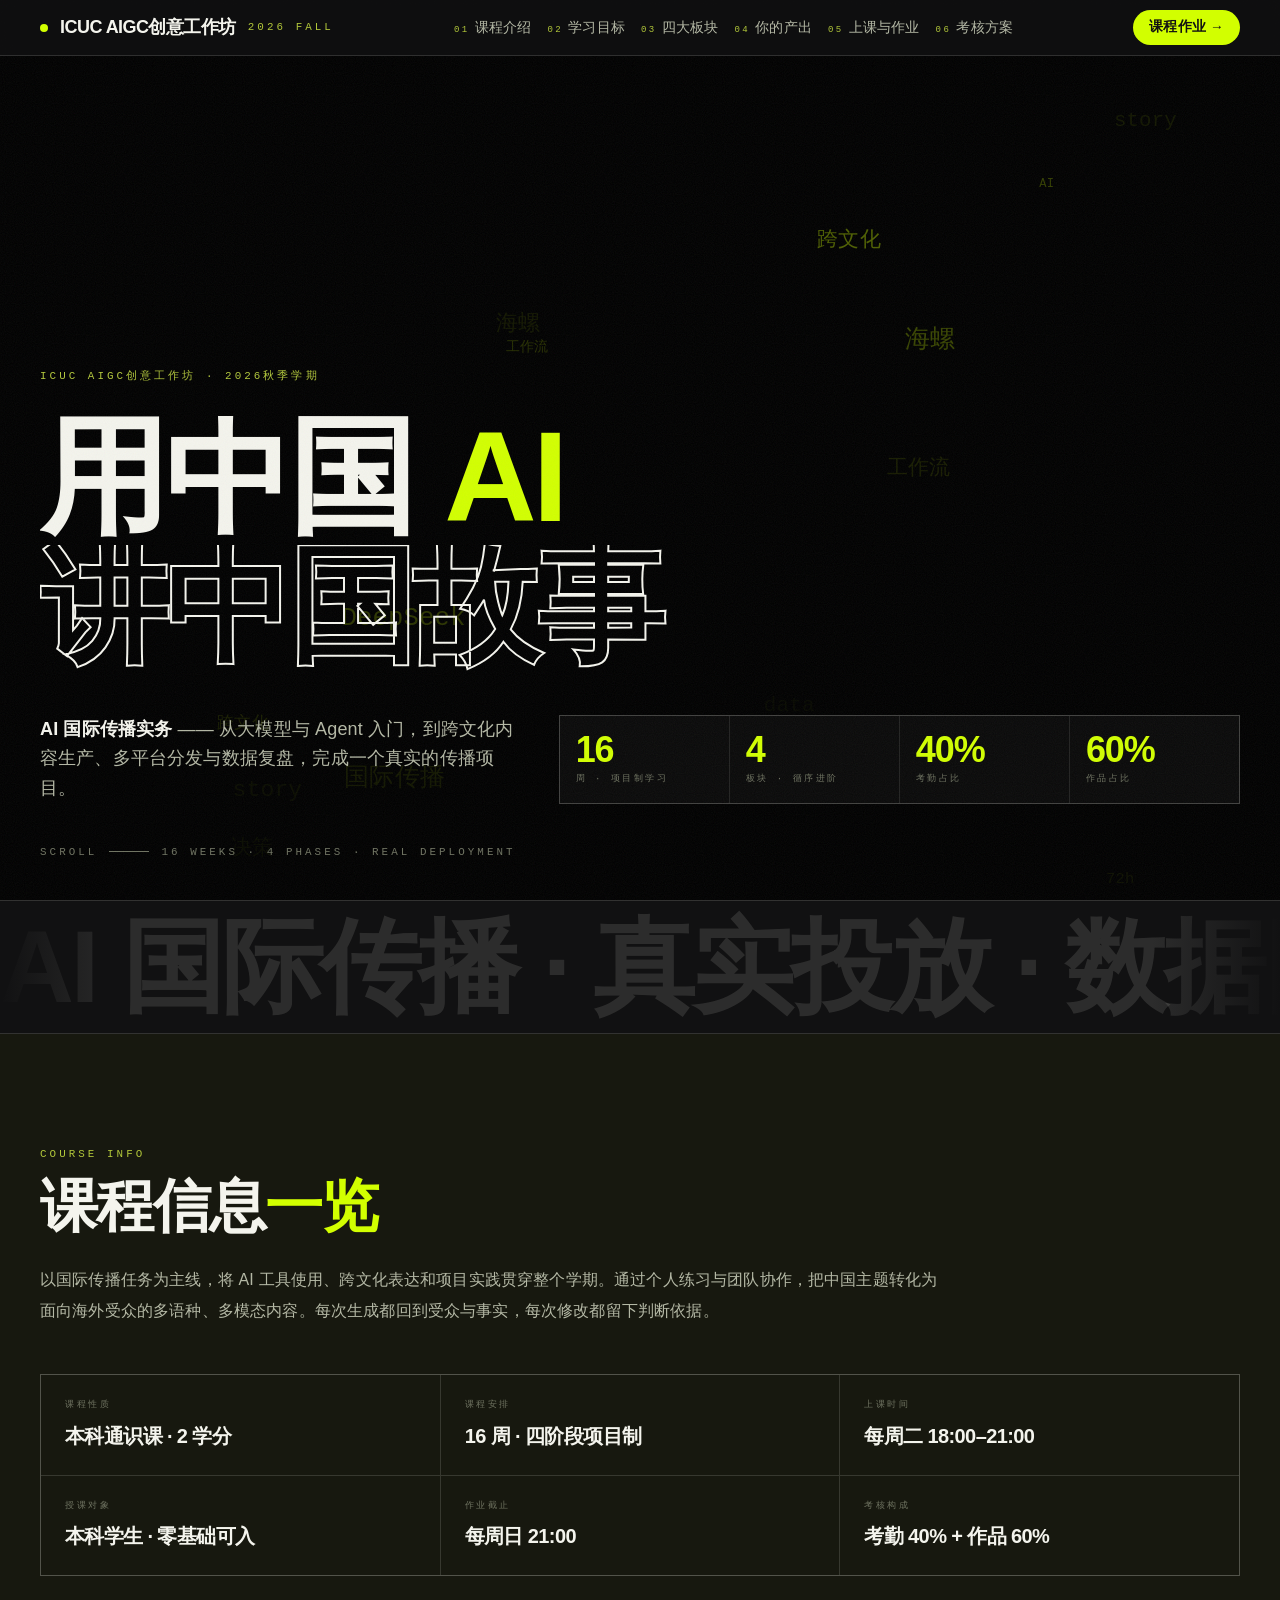
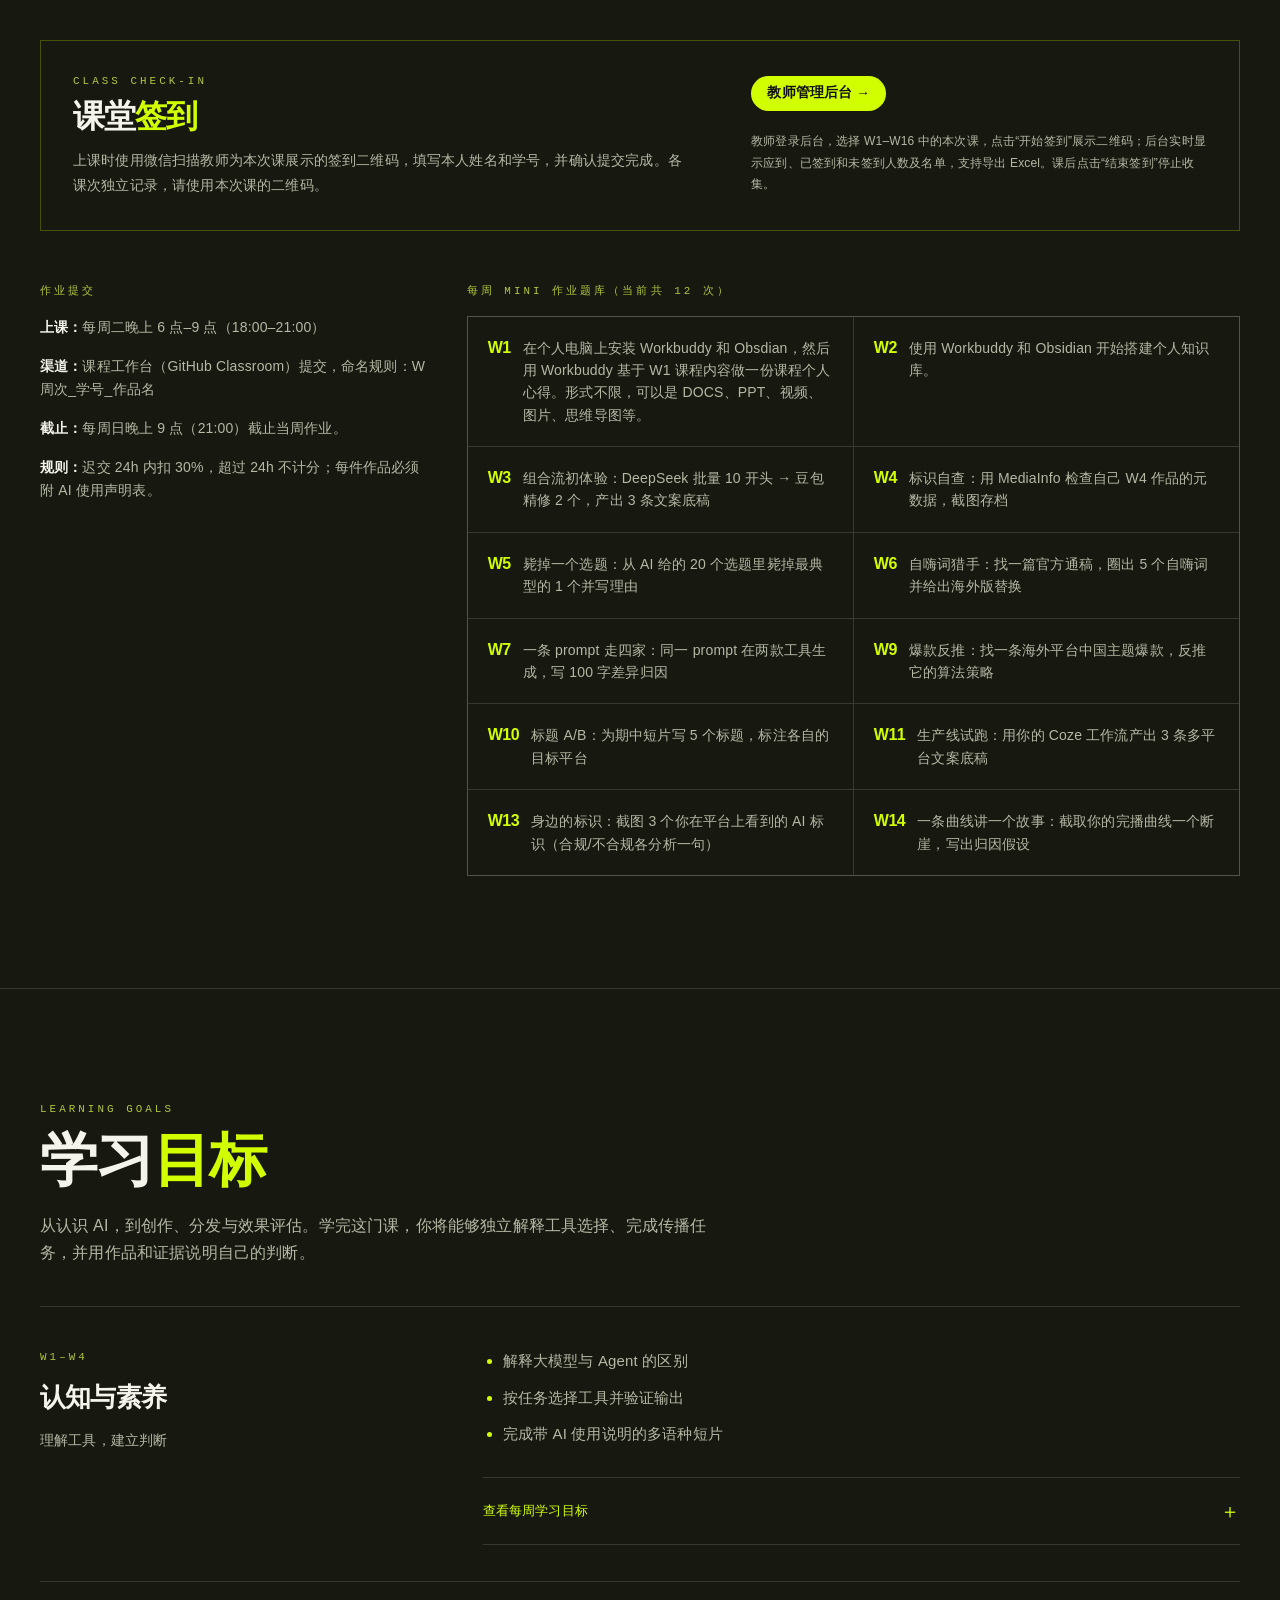
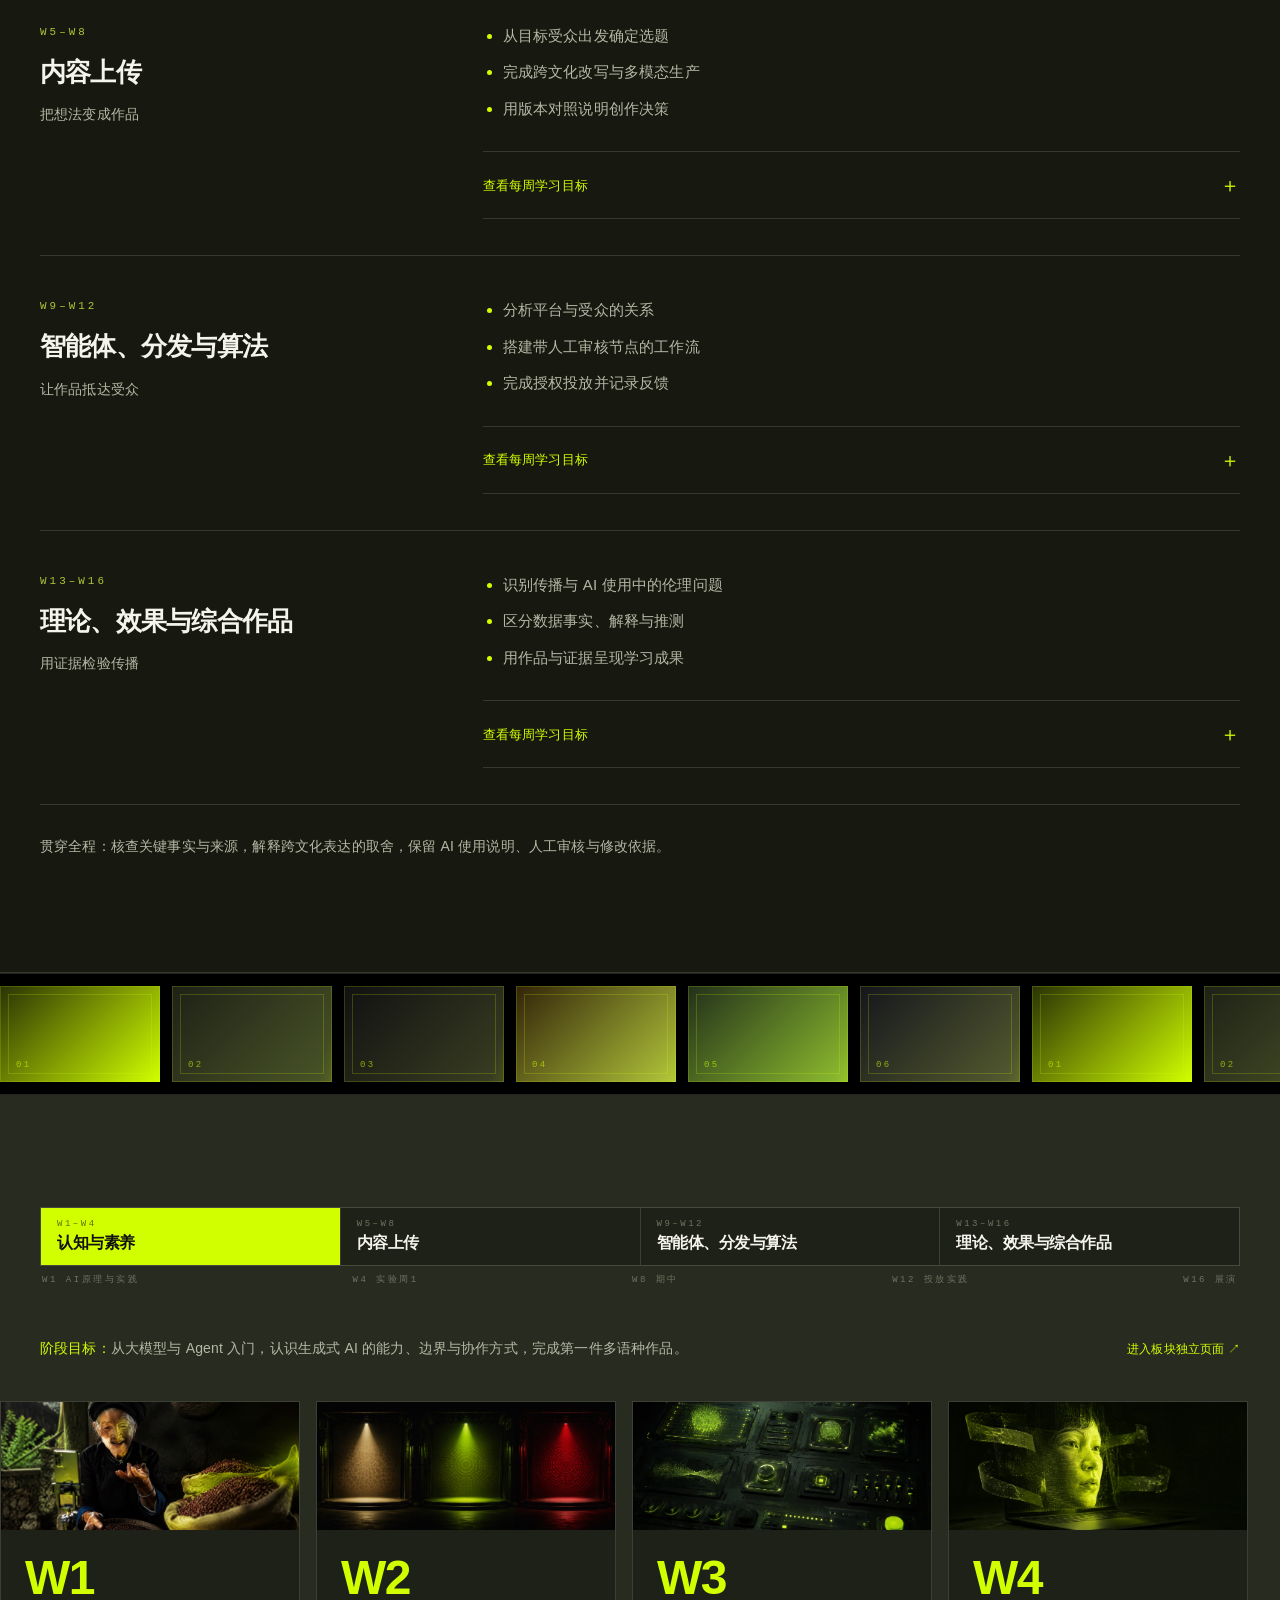
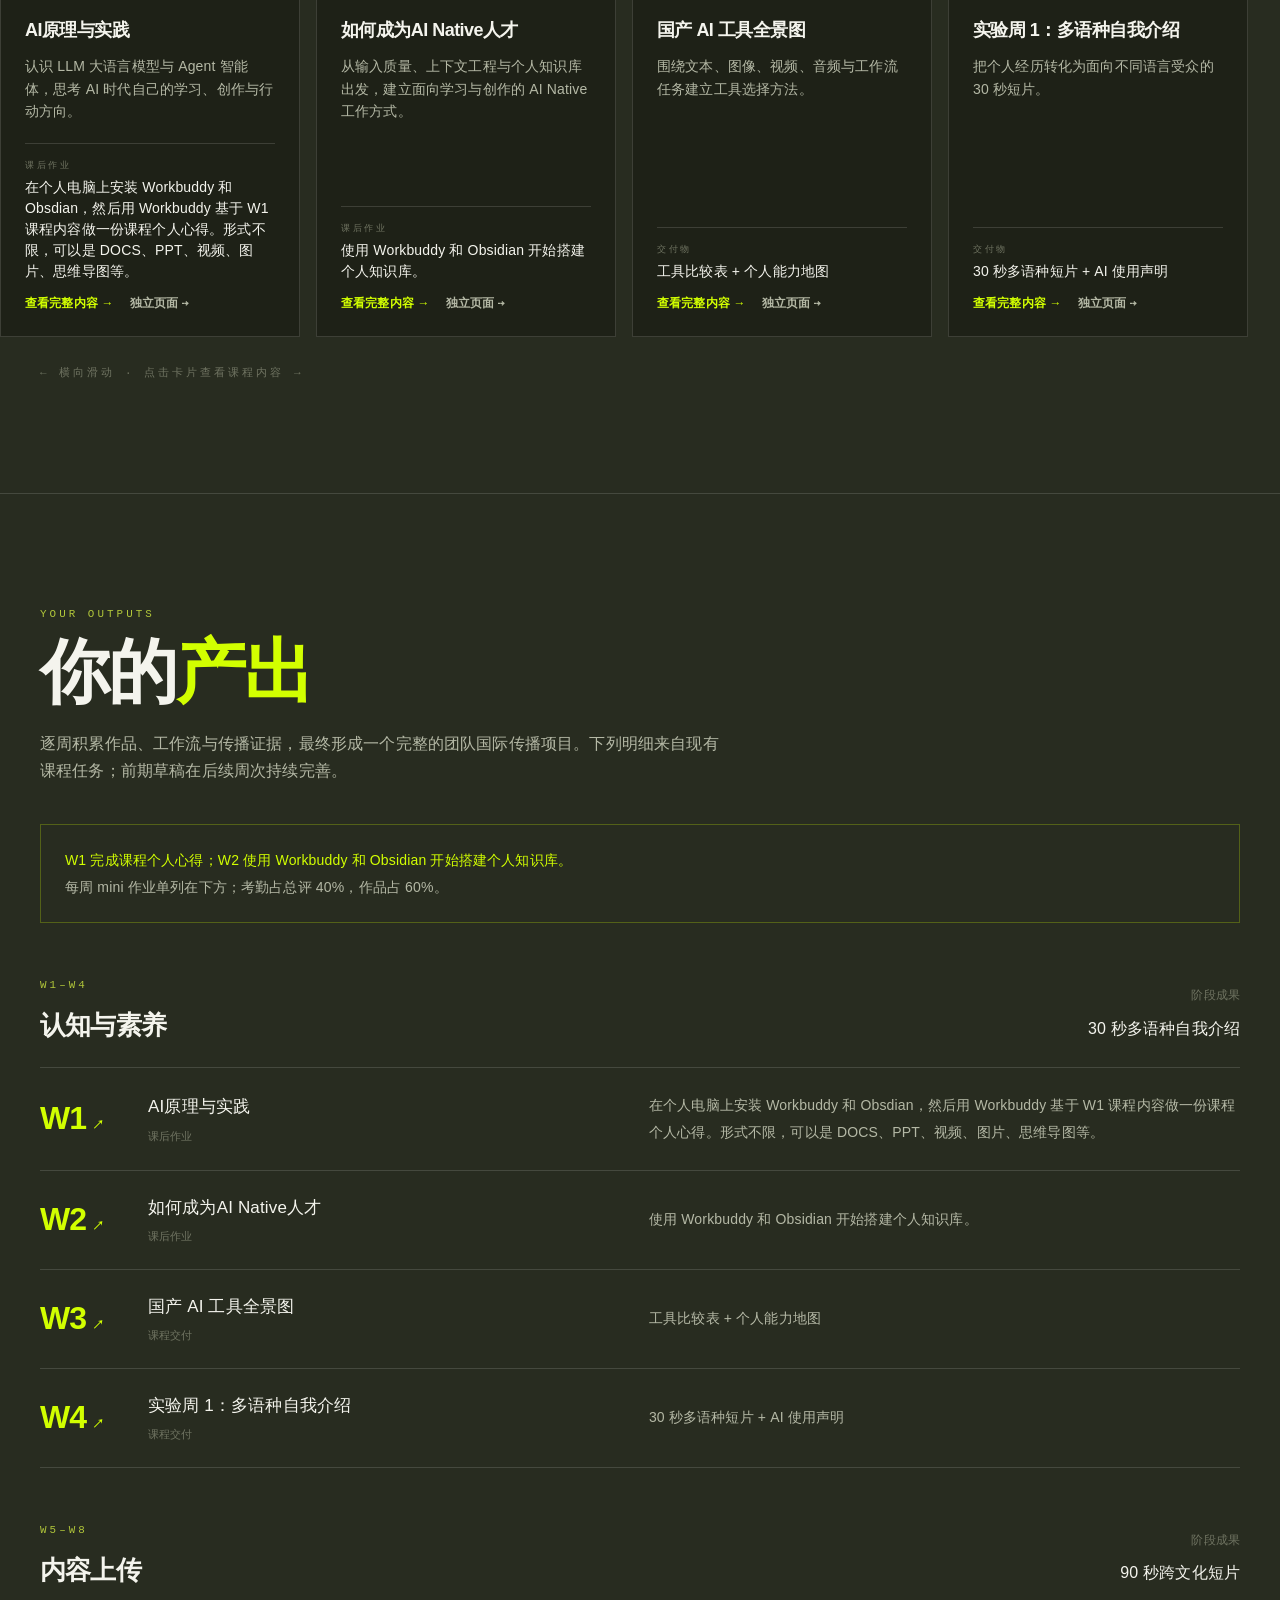
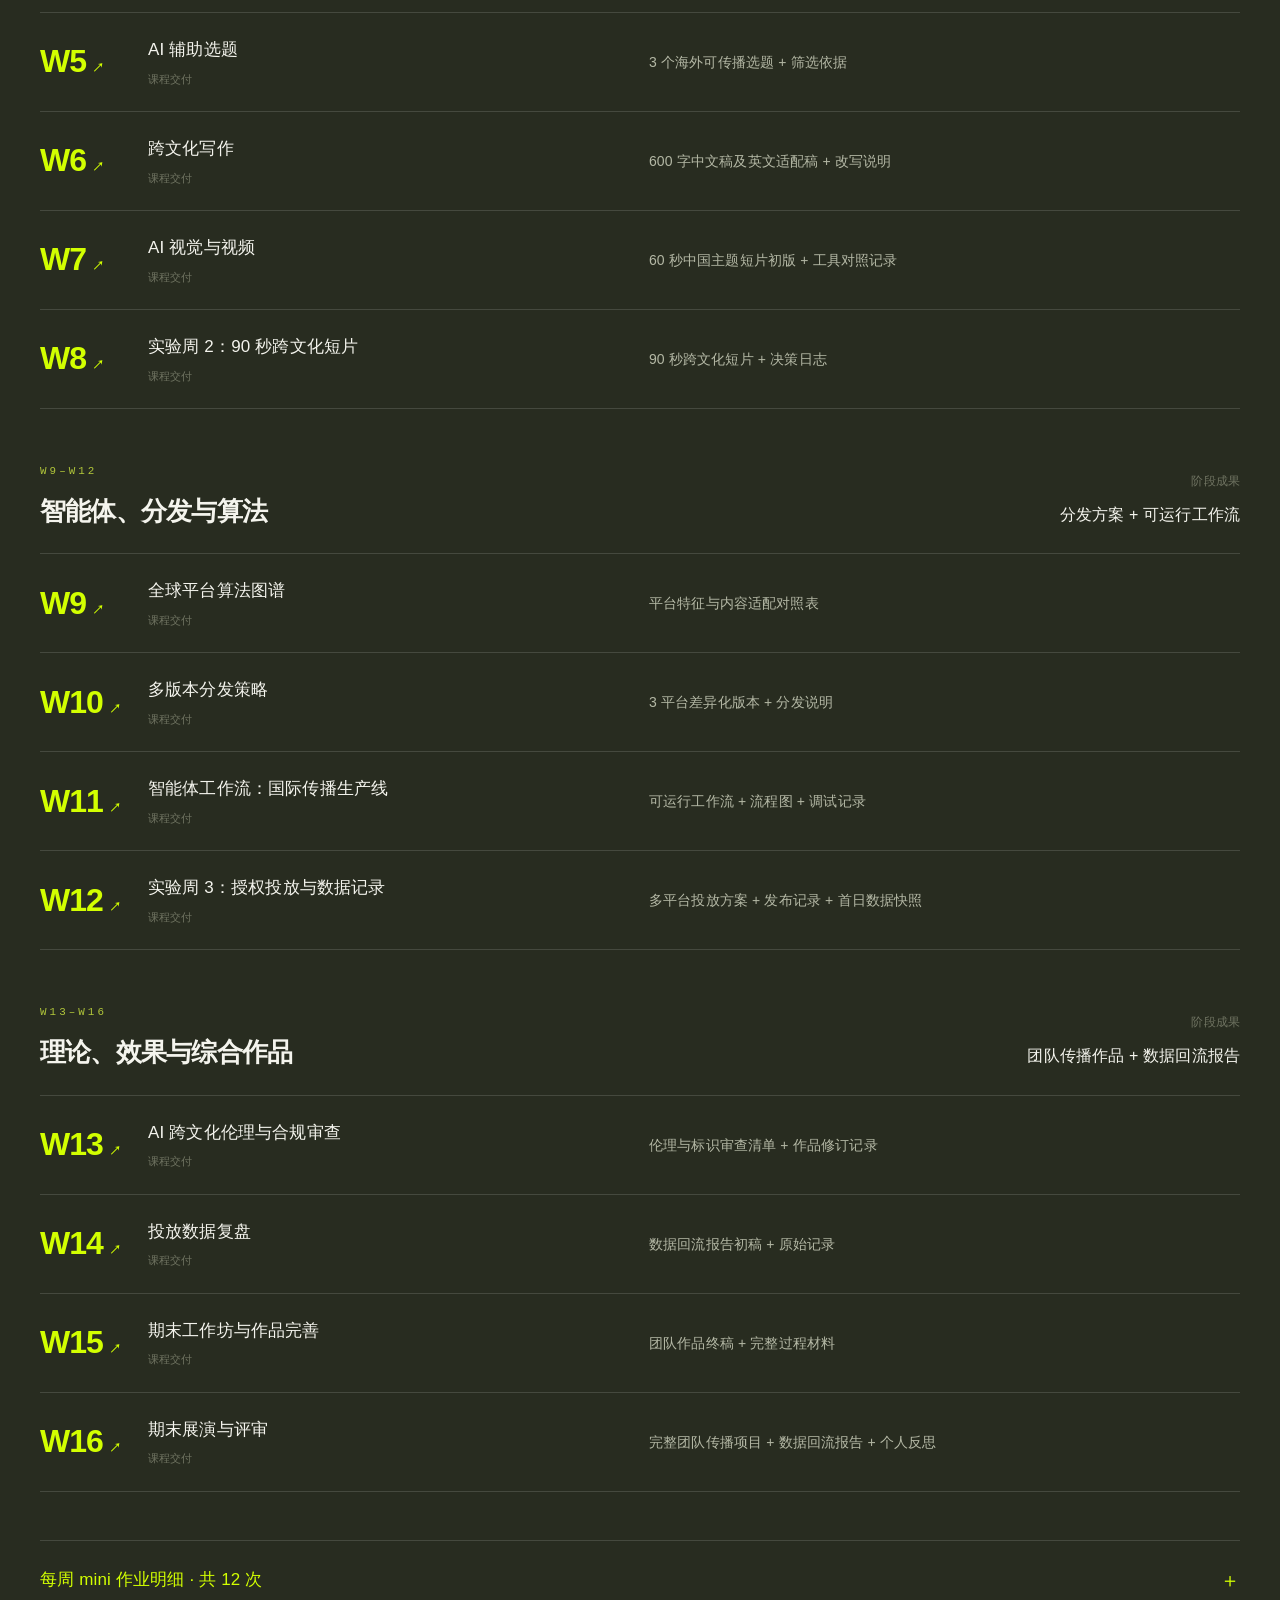
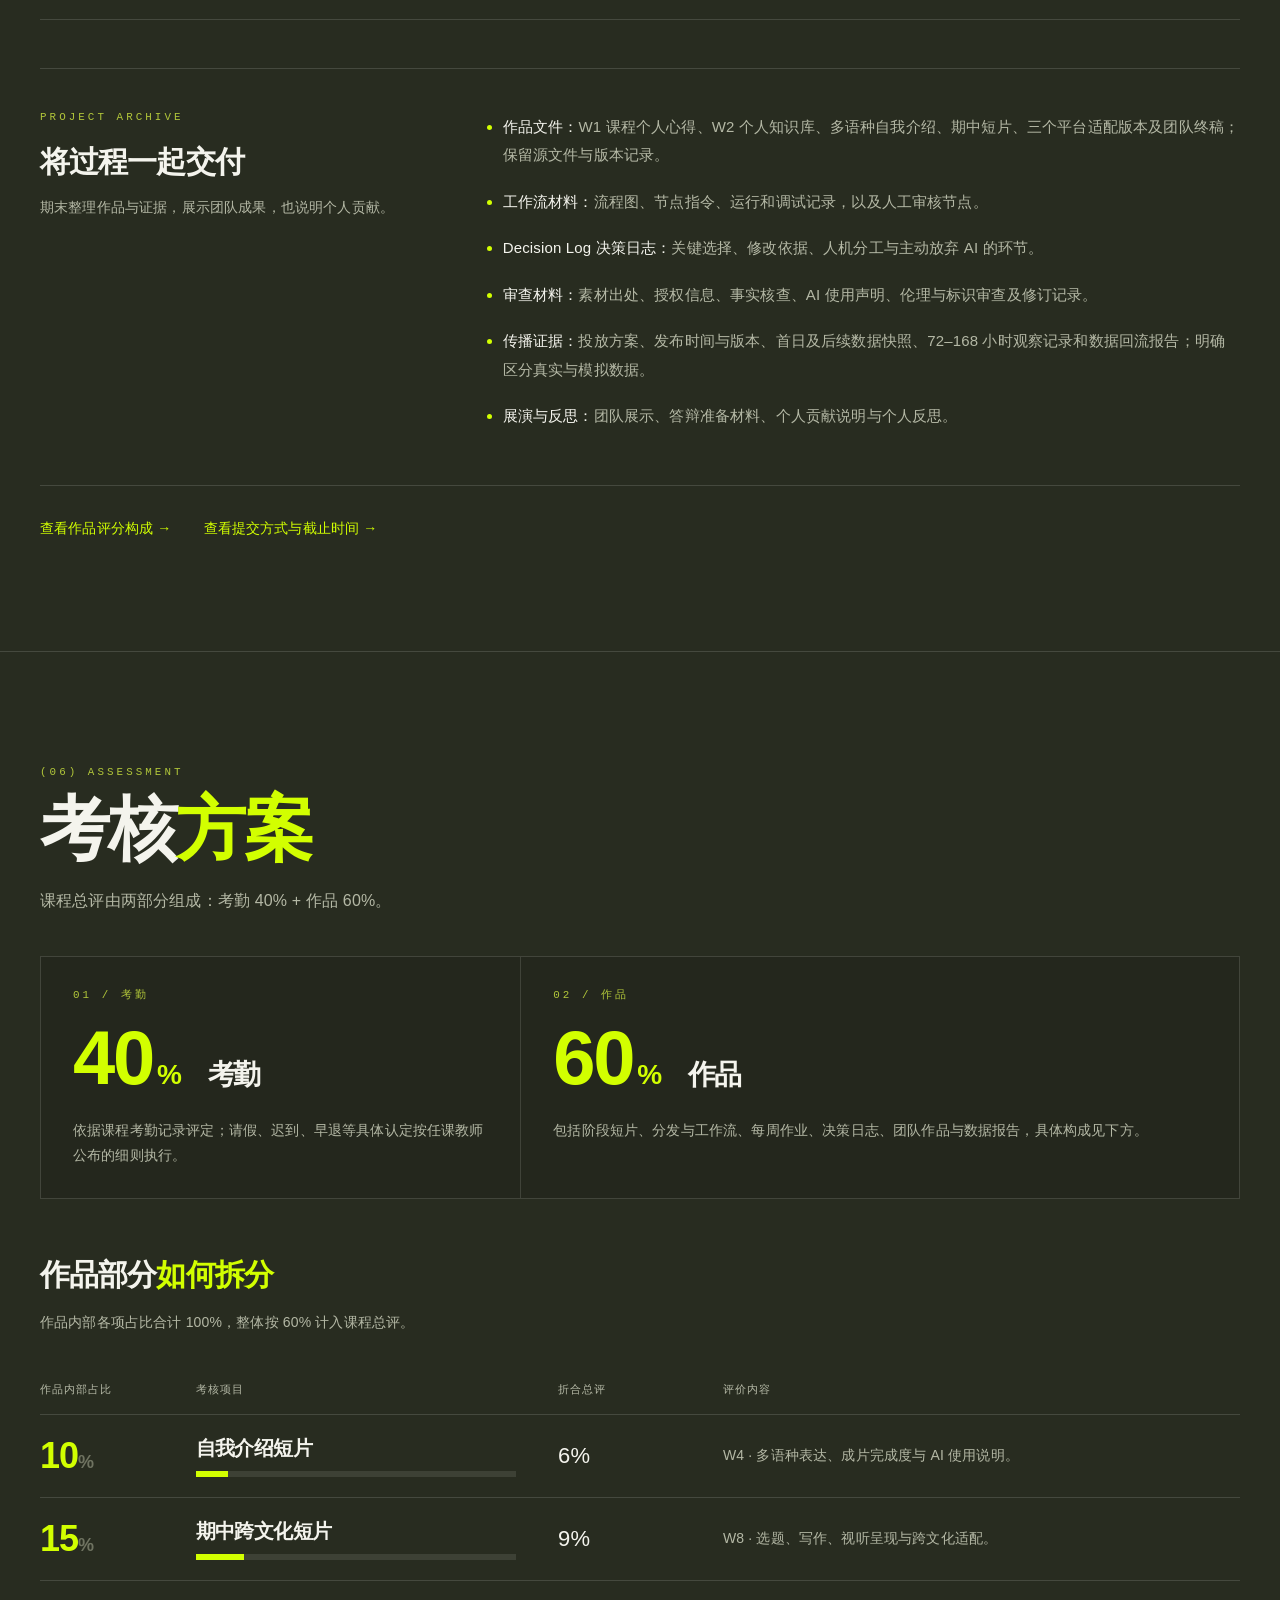
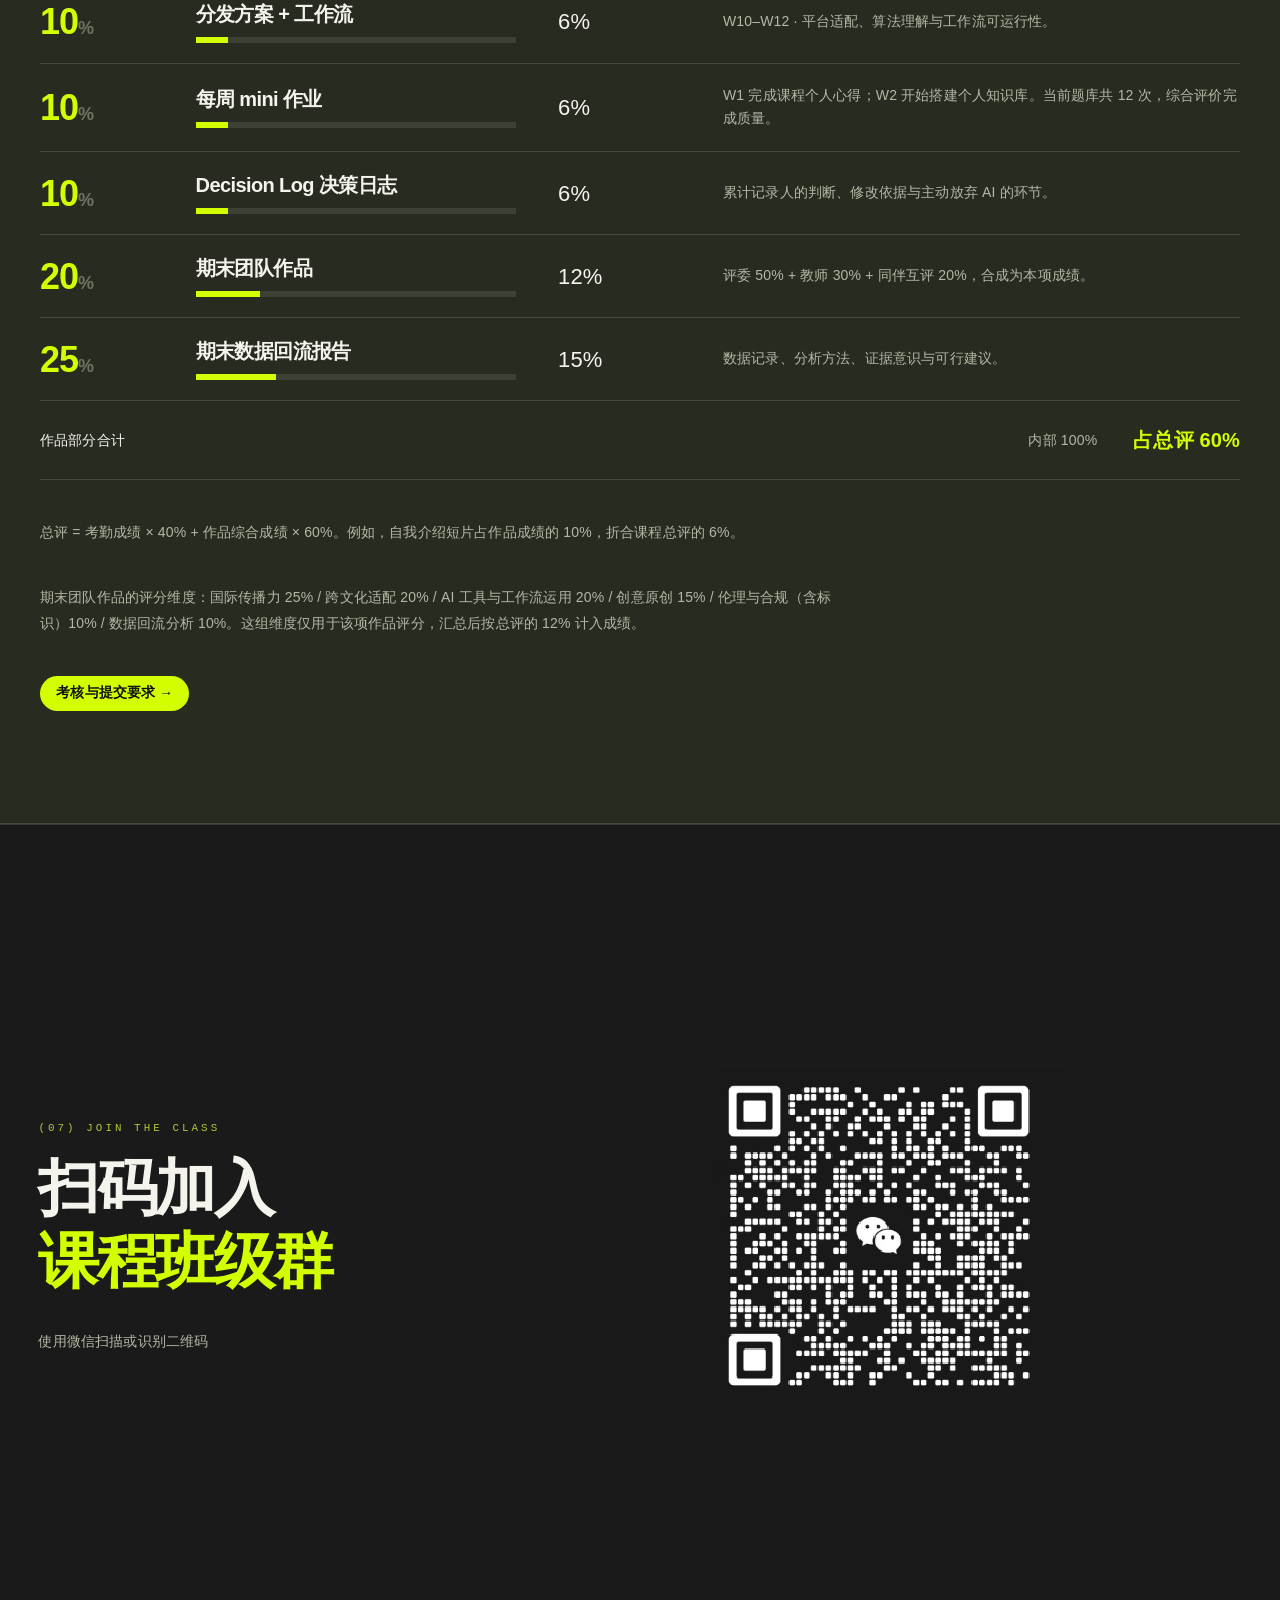
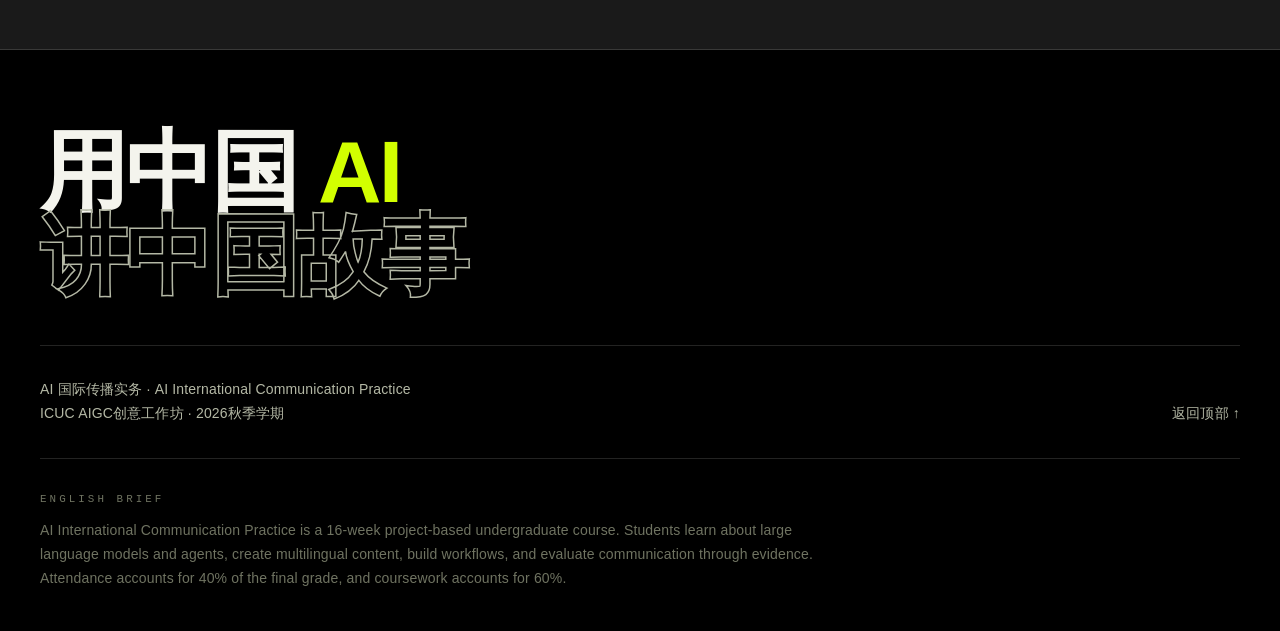
==== commit a7f83d26: "Reduce class-group QR display to half size" ====
--- a/index.html
+++ b/index.html
@@ -1 +1 @@
-<!doctype html><html lang="zh-CN"><head><meta charset="utf-8"><meta name="viewport" content="width=device-width,initial-scale=1"><title>课程介绍 · AI 国际传播实务</title><meta name="description" content="AI 国际传播实务：认知与素养、内容上传、智能体、分发与算法、理论、效果与综合作品。"><link rel="stylesheet" href="assets/original.css"><link rel="stylesheet" href="assets/original-look.css?v=9"><script src="assets/original-motion.js?v=4" defer></script><noscript><style>.reveal,.mask-line>span{opacity:1!important;transform:none!important}.phase-panel[hidden]{display:block!important}</style></noscript></head><body><a class="skip-link" href="#main">跳到正文</a><div class="scroll-progress" aria-hidden="true"><i></i></div><header class="original-header"><a class="brand-link" href="index.html#top"><span class="dot-live"></span><span class="font-display">ICUC AIGC创意工作坊</span><small class="d-mono">2026 FALL</small></a><nav class="desktop-nav" aria-label="主导航"><a class="u-link" href="index.html#info"><span class="d-mono">01</span>课程介绍</a><a class="u-link" href="index.html#learning-goals"><span class="d-mono">02</span>学习目标</a><a class="u-link" href="index.html#syllabus"><span class="d-mono">03</span>四大板块</a><a class="u-link" href="index.html#your-outputs"><span class="d-mono">04</span>你的产出</a><a class="u-link" href="index.html#assignments"><span class="d-mono">05</span>上课与作业</a><a class="u-link" href="index.html#assessment"><span class="d-mono">06</span>考核方案</a></nav><div class="nav-actions"><a class="btn-lime nav-cta" href="index.html#assignments">课程作业 →</a><button class="menu-trigger" aria-label="打开菜单" aria-expanded="false">☰</button></div></header><dialog class="mobile-menu" aria-label="导航菜单"><div class="dialog-top"><b class="font-display">ICUC AIGC创意工作坊</b><button data-close aria-label="关闭菜单">✕</button></div><nav><a class="u-link" href="index.html#info"><span class="d-mono">01</span>课程介绍</a><a class="u-link" href="index.html#learning-goals"><span class="d-mono">02</span>学习目标</a><a class="u-link" href="index.html#syllabus"><span class="d-mono">03</span>四大板块</a><a class="u-link" href="index.html#your-outputs"><span class="d-mono">04</span>你的产出</a><a class="u-link" href="index.html#assignments"><span class="d-mono">05</span>上课与作业</a><a class="u-link" href="index.html#assessment"><span class="d-mono">06</span>考核方案</a></nav></dialog><main id="main"><section id="top" class="original-hero"><canvas class="data-rain" aria-hidden="true"></canvas><div class="hero-shade"></div><div class="hero-inner"><p class="d-mono mb-8">ICUC AIGC创意工作坊 · 2026秋季学期</p><h1 class="font-display hero-title"><span class="mask-line"><span style="animation-delay:.1s">用中国 <span style="color:var(--lime)">AI</span></span></span><span class="mask-line"><span class="outline" style="animation-delay:.28s">讲中国故事</span></span></h1><div class="hero-bottom"><p><b>AI 国际传播实务</b> —— 从大模型与 Agent 入门，到跨文化内容生产、多平台分发与数据复盘，完成一个真实的传播项目。</p><div class="hero-stats"><div><strong class="font-display" data-count="16">16</strong><span class="d-mono-dim">周 · 项目制学习</span></div><div><strong class="font-display" data-count="4">4</strong><span class="d-mono-dim">板块 · 循序进阶</span></div><div><strong class="font-display" data-count="40%">40%</strong><span class="d-mono-dim">考勤占比</span></div><div><strong class="font-display" data-count="60%">60%</strong><span class="d-mono-dim">作品占比</span></div></div></div><div class="hero-scroll d-mono-dim"><span>SCROLL</span><i></i><span>16 WEEKS · 4 PHASES · REAL DEPLOYMENT</span></div></div></section><div class="original-marquee" aria-hidden="true"><div class="marquee-track font-display"><span>AI 国际传播 · 真实投放 · 数据回流 · 用中国 AI 讲中国故事 · </span><span>AI 国际传播 · 真实投放 · 数据回流 · 用中国 AI 讲中国故事 · </span></div></div><section id="info" class="original-section info-section"><div class="d-mono mb-4 reveal">COURSE INFO</div><h2 class="d-title section-title mb-6 reveal">课程信息<span style="color:var(--lime)">一览</span></h2><p class="intro-copy reveal">以国际传播任务为主线，将 AI 工具使用、跨文化表达和项目实践贯穿整个学期。通过个人练习与团队协作，把中国主题转化为面向海外受众的多语种、多模态内容。每次生成都回到受众与事实，每次修改都留下判断依据。</p><div class="info-grid"><div class="reveal"><div class="d-mono-dim mb-2">课程性质</div><strong class="d-title">本科通识课 · 2 学分</strong></div><div class="reveal"><div class="d-mono-dim mb-2">课程安排</div><strong class="d-title">16 周 · 四阶段项目制</strong></div><div class="reveal"><div class="d-mono-dim mb-2">上课时间</div><strong class="d-title">每周二 18:00–21:00</strong></div><div class="reveal"><div class="d-mono-dim mb-2">授课对象</div><strong class="d-title">本科学生 · 零基础可入</strong></div><div class="reveal"><div class="d-mono-dim mb-2">作业截止</div><strong class="d-title">每周日 21:00</strong></div><div class="reveal"><div class="d-mono-dim mb-2">考核构成</div><strong class="d-title">考勤 40% + 作品 60%</strong></div></div><div id="assignments" class="assignment-area"><div class="attendance-entry reveal"><div><div class="d-mono mb-3">CLASS CHECK-IN</div><h3 class="d-title">课堂<span style="color:var(--lime)">签到</span></h3><p>上课时使用微信扫描教师为本次课展示的签到二维码，填写本人姓名和学号，并确认提交完成。各课次独立记录，请使用本次课的二维码。</p></div><div class="attendance-actions"><a class="btn-lime" href="https://icuc-aigc-attendance.akon-mar.chatgpt.site/admin">教师管理后台 →</a><small>教师登录后台，选择 W1–W16 中的本次课，点击“开始签到”展示二维码；后台实时显示应到、已签到和未签到人数及名单，支持导出 Excel。课后点击“结束签到”停止收集。</small></div></div><div class="assignment-rules reveal"><div class="d-mono mb-4">作业提交</div><p><b>上课：</b>每周二晚上 6 点–9 点（18:00–21:00）</p><p><b>渠道：</b>课程工作台（GitHub Classroom）提交，命名规则：W周次_学号_作品名</p><p><b>截止：</b>每周日晚上 9 点（21:00）截止当周作业。</p><p><b>规则：</b>迟交 24h 内扣 30%，超过 24h 不计分；每件作品必须附 AI 使用声明表。</p></div><div><div class="d-mono mb-4 reveal">每周 mini 作业题库（当前共 12 次）</div><div class="mini-grid"><div class="mini-item reveal"><b class="font-display">W1</b><span>在个人电脑上安装 Workbuddy 和 Obsdian，然后用 Workbuddy 基于 W1 课程内容做一份课程个人心得。形式不限，可以是 DOCS、PPT、视频、图片、思维导图等。</span></div><div class="mini-item reveal"><b class="font-display">W2</b><span>使用 Workbuddy 和 Obsidian 开始搭建个人知识库。</span></div><div class="mini-item reveal"><b class="font-display">W3</b><span>组合流初体验：DeepSeek 批量 10 开头 → 豆包精修 2 个，产出 3 条文案底稿</span></div><div class="mini-item reveal"><b class="font-display">W4</b><span>标识自查：用 MediaInfo 检查自己 W4 作品的元数据，截图存档</span></div><div class="mini-item reveal"><b class="font-display">W5</b><span>毙掉一个选题：从 AI 给的 20 个选题里毙掉最典型的 1 个并写理由</span></div><div class="mini-item reveal"><b class="font-display">W6</b><span>自嗨词猎手：找一篇官方通稿，圈出 5 个自嗨词并给出海外版替换</span></div><div class="mini-item reveal"><b class="font-display">W7</b><span>一条 prompt 走四家：同一 prompt 在两款工具生成，写 100 字差异归因</span></div><div class="mini-item reveal"><b class="font-display">W9</b><span>爆款反推：找一条海外平台中国主题爆款，反推它的算法策略</span></div><div class="mini-item reveal"><b class="font-display">W10</b><span>标题 A/B：为期中短片写 5 个标题，标注各自的目标平台</span></div><div class="mini-item reveal"><b class="font-display">W11</b><span>生产线试跑：用你的 Coze 工作流产出 3 条多平台文案底稿</span></div><div class="mini-item reveal"><b class="font-display">W13</b><span>身边的标识：截图 3 个你在平台上看到的 AI 标识（合规/不合规各分析一句）</span></div><div class="mini-item reveal"><b class="font-display">W14</b><span>一条曲线讲一个故事：截取你的完播曲线一个断崖，写出归因假设</span></div></div></div></div></section><section id="learning-goals" class="original-section info-section outcomes-section" aria-labelledby="learning-goals-title"><div class="d-mono mb-4 reveal">LEARNING GOALS</div><h2 id="learning-goals-title" class="d-title section-title mb-6 reveal">学习<span style="color:var(--lime)">目标</span></h2><p class="section-desc reveal">从认识 AI，到创作、分发与效果评估。学完这门课，你将能够独立解释工具选择、完成传播任务，并用作品和证据说明自己的判断。</p><div class="goal-ledger"><article class="goal-phase reveal"><div class="goal-phase-heading"><span class="d-mono">W1–W4</span><h3 class="d-title">认知与素养</h3><p>理解工具，建立判断</p></div><div><ul class="outcome-list"><li>解释大模型与 Agent 的区别</li><li>按任务选择工具并验证输出</li><li>完成带 AI 使用说明的多语种短片</li></ul><details class="outcome-details"><summary>查看每周学习目标<span aria-hidden="true">＋</span></summary><div class="weekly-goals"><div class="weekly-goal"><a class="d-mono" href="phase-1.html#week-1">W1 ↗</a><div><h4>AI原理与实践</h4><ul class="outcome-list"><li>理解什么是 LLM 大语言模型</li><li>理解什么是 Agent 智能体及其与 LLM 的关系</li><li>思考 AI 时代自己该怎么做，并形成个人心得</li></ul></div></div><div class="weekly-goal"><a class="d-mono" href="phase-1.html#week-2">W2 ↗</a><div><h4>如何成为AI Native人才</h4><ul class="outcome-list"><li>理解输入质量对 AI 输出的影响</li><li>学会围绕任务组织和提供上下文</li><li>使用 Workbuddy 和 Obsidian 开始搭建个人知识库</li><li>整理可复用的个人上线文仓库</li></ul></div></div><div class="weekly-goal"><a class="d-mono" href="phase-1.html#week-3">W3 ↗</a><div><h4>国产 AI 工具全景图</h4><ul class="outcome-list"><li>建立任务与工具的对应关系</li><li>用统一材料比较工具输出</li><li>说明选择依据与使用限制</li></ul></div></div><div class="weekly-goal"><a class="d-mono" href="phase-1.html#week-4">W4 ↗</a><div><h4>实验周 1：多语种自我介绍</h4><ul class="outcome-list"><li>完成中文与外语的受众适配</li><li>串联文案、配音、字幕和剪辑</li><li>说明作品中的 AI 使用环节</li></ul></div></div></div></details></div></article><article class="goal-phase reveal"><div class="goal-phase-heading"><span class="d-mono">W5–W8</span><h3 class="d-title">内容上传</h3><p>把想法变成作品</p></div><div><ul class="outcome-list"><li>从目标受众出发确定选题</li><li>完成跨文化改写与多模态生产</li><li>用版本对照说明创作决策</li></ul><details class="outcome-details"><summary>查看每周学习目标<span aria-hidden="true">＋</span></summary><div class="weekly-goals"><div class="weekly-goal"><a class="d-mono" href="phase-2.html#week-5">W5 ↗</a><div><h4>AI 辅助选题</h4><ul class="outcome-list"><li>区分主题、选题和叙事角度</li><li>从材料中提出可核实的选题</li><li>给出选题筛选理由</li></ul></div></div><div class="weekly-goal"><a class="d-mono" href="phase-2.html#week-6">W6 ↗</a><div><h4>跨文化写作</h4><ul class="outcome-list"><li>识别受众已有知识与理解障碍</li><li>调整叙事开头和解释方式</li><li>保留事实的一致性</li></ul></div></div><div class="weekly-goal"><a class="d-mono" href="phase-2.html#week-7">W7 ↗</a><div><h4>AI 视觉与视频</h4><ul class="outcome-list"><li>从脚本拆出可制作镜头</li><li>比较视觉与视频工具的表现</li><li>保持人物、画面和声音一致</li></ul></div></div><div class="weekly-goal"><a class="d-mono" href="phase-2.html#week-8">W8 ↗</a><div><h4>实验周 2：90 秒跨文化短片</h4><ul class="outcome-list"><li>形成完整的跨文化叙事</li><li>完成多模态协同与质量检查</li><li>用决策日志解释人机分工</li></ul></div></div></div></details></div></article><article class="goal-phase reveal"><div class="goal-phase-heading"><span class="d-mono">W9–W12</span><h3 class="d-title">智能体、分发与算法</h3><p>让作品抵达受众</p></div><div><ul class="outcome-list"><li>分析平台与受众的关系</li><li>搭建带人工审核节点的工作流</li><li>完成授权投放并记录反馈</li></ul><details class="outcome-details"><summary>查看每周学习目标<span aria-hidden="true">＋</span></summary><div class="weekly-goals"><div class="weekly-goal"><a class="d-mono" href="phase-3.html#week-9">W9 ↗</a><div><h4>全球平台算法图谱</h4><ul class="outcome-list"><li>比较平台的内容形态与受众场景</li><li>辨认常见传播指标</li><li>形成平台适配假设</li></ul></div></div><div class="weekly-goal"><a class="d-mono" href="phase-3.html#week-10">W10 ↗</a><div><h4>多版本分发策略</h4><ul class="outcome-list"><li>保持核心事实一致</li><li>调整标题、封面和前几秒表达</li><li>提出可验证的版本比较方案</li></ul></div></div><div class="weekly-goal"><a class="d-mono" href="phase-3.html#week-11">W11 ↗</a><div><h4>智能体工作流：国际传播生产线</h4><ul class="outcome-list"><li>连接输入、处理、工具和输出节点</li><li>加入质量检查与失败处理</li><li>保留人工终审节点</li></ul></div></div><div class="weekly-goal"><a class="d-mono" href="phase-3.html#week-12">W12 ↗</a><div><h4>实验周 3：授权投放与数据记录</h4><ul class="outcome-list"><li>完成发布前审查</li><li>执行授权范围内的投放方案</li><li>记录时间、版本与数据口径</li></ul></div></div></div></details></div></article><article class="goal-phase reveal"><div class="goal-phase-heading"><span class="d-mono">W13–W16</span><h3 class="d-title">理论、效果与综合作品</h3><p>用证据检验传播</p></div><div><ul class="outcome-list"><li>识别传播与 AI 使用中的伦理问题</li><li>区分数据事实、解释与推测</li><li>用作品与证据呈现学习成果</li></ul><details class="outcome-details"><summary>查看每周学习目标<span aria-hidden="true">＋</span></summary><div class="weekly-goals"><div class="weekly-goal"><a class="d-mono" href="phase-4.html#week-13">W13 ↗</a><div><h4>AI 跨文化伦理与合规审查</h4><ul class="outcome-list"><li>识别偏见、隐私与真实性问题</li><li>核查素材授权和 AI 使用说明</li><li>提出可执行的修订意见</li></ul></div></div><div class="weekly-goal"><a class="d-mono" href="phase-4.html#week-14">W14 ↗</a><div><h4>投放数据复盘</h4><ul class="outcome-list"><li>按统一口径整理数据</li><li>区分发现、解释与因果结论</li><li>提出有证据支持的修改建议</li></ul></div></div><div class="weekly-goal"><a class="d-mono" href="phase-4.html#week-15">W15 ↗</a><div><h4>期末工作坊与作品完善</h4><ul class="outcome-list"><li>根据反馈完成关键修改</li><li>对齐作品与数据结论</li><li>准备有依据的展示与答辩</li></ul></div></div><div class="weekly-goal"><a class="d-mono" href="phase-4.html#week-16">W16 ↗</a><div><h4>期末展演与评审</h4><ul class="outcome-list"><li>清楚展示项目目标、作品和效果</li><li>回答人机协作与传播判断问题</li><li>总结个人贡献与可迁移能力</li></ul></div></div></div></details></div></article></div><p class="outcome-note reveal">贯穿全程：核查关键事实与来源，解释跨文化表达的取舍，保留 AI 使用说明、人工审核与修改依据。</p></section><div class="film-band" aria-hidden="true"><div class="film-track"><div class="film-frame" style="background:linear-gradient(135deg,#2a3305,#d2ff00)"><div class="film-border"></div><div class="film-shimmer"></div><span>01</span></div><div class="film-frame" style="background:linear-gradient(135deg,#1e2117,#4a5527)"><div class="film-border"></div><div class="film-shimmer"></div><span>02</span></div><div class="film-frame" style="background:linear-gradient(135deg,#111112,#3a3f22)"><div class="film-border"></div><div class="film-shimmer"></div><span>03</span></div><div class="film-frame" style="background:linear-gradient(135deg,#33240a,#b2c73a)"><div class="film-border"></div><div class="film-shimmer"></div><span>04</span></div><div class="film-frame" style="background:linear-gradient(135deg,#22301a,#8fbf2f)"><div class="film-border"></div><div class="film-shimmer"></div><span>05</span></div><div class="film-frame" style="background:linear-gradient(135deg,#14161c,#565c30)"><div class="film-border"></div><div class="film-shimmer"></div><span>06</span></div><div class="film-frame" style="background:linear-gradient(135deg,#2a3305,#d2ff00)"><div class="film-border"></div><div class="film-shimmer"></div><span>01</span></div><div class="film-frame" style="background:linear-gradient(135deg,#1e2117,#4a5527)"><div class="film-border"></div><div class="film-shimmer"></div><span>02</span></div><div class="film-frame" style="background:linear-gradient(135deg,#111112,#3a3f22)"><div class="film-border"></div><div class="film-shimmer"></div><span>03</span></div><div class="film-frame" style="background:linear-gradient(135deg,#33240a,#b2c73a)"><div class="film-border"></div><div class="film-shimmer"></div><span>04</span></div><div class="film-frame" style="background:linear-gradient(135deg,#22301a,#8fbf2f)"><div class="film-border"></div><div class="film-shimmer"></div><span>05</span></div><div class="film-frame" style="background:linear-gradient(135deg,#14161c,#565c30)"><div class="film-border"></div><div class="film-shimmer"></div><span>06</span></div><div class="film-frame" style="background:linear-gradient(135deg,#2a3305,#d2ff00)"><div class="film-border"></div><div class="film-shimmer"></div><span>01</span></div><div class="film-frame" style="background:linear-gradient(135deg,#1e2117,#4a5527)"><div class="film-border"></div><div class="film-shimmer"></div><span>02</span></div><div class="film-frame" style="background:linear-gradient(135deg,#111112,#3a3f22)"><div class="film-border"></div><div class="film-shimmer"></div><span>03</span></div><div class="film-frame" style="background:linear-gradient(135deg,#33240a,#b2c73a)"><div class="film-border"></div><div class="film-shimmer"></div><span>04</span></div><div class="film-frame" style="background:linear-gradient(135deg,#22301a,#8fbf2f)"><div class="film-border"></div><div class="film-shimmer"></div><span>05</span></div><div class="film-frame" style="background:linear-gradient(135deg,#14161c,#565c30)"><div class="film-border"></div><div class="film-shimmer"></div><span>06</span></div></div></div><section id="syllabus" class="original-section olive-section" aria-label="四大课程板块"><div class="section-front"><div class="reveal"><div class="phase-tabs" role="tablist" aria-label="四大课程板块"><button role="tab" id="phase-tab-1" aria-selected="true" aria-controls="phase-panel-1" tabindex="0" data-phase="1"><span class="d-mono-dim">W1–W4</span><span class="d-title">认知与素养</span></button><button role="tab" id="phase-tab-2" aria-selected="false" aria-controls="phase-panel-2" tabindex="-1" data-phase="2"><span class="d-mono-dim">W5–W8</span><span class="d-title">内容上传</span></button><button role="tab" id="phase-tab-3" aria-selected="false" aria-controls="phase-panel-3" tabindex="-1" data-phase="3"><span class="d-mono-dim">W9–W12</span><span class="d-title">智能体、分发与算法</span></button><button role="tab" id="phase-tab-4" aria-selected="false" aria-controls="phase-panel-4" tabindex="-1" data-phase="4"><span class="d-mono-dim">W13–W16</span><span class="d-title">理论、效果与综合作品</span></button></div><div class="phase-milestones d-mono-dim"><span>W1 AI原理与实践</span><span>W4 实验周1</span><span>W8 期中</span><span>W12 投放实践</span><span>W16 展演</span></div></div><div class="phase-panel" id="phase-panel-1" role="tabpanel" aria-labelledby="phase-tab-1" ><div class="phase-goal"><p><span style="color:var(--lime)">阶段目标：</span>从大模型与 Agent 入门，认识生成式 AI 的能力、边界与协作方式，完成第一件多语种作品。</p><a class="u-link" href="phase-1.html">进入板块独立页面 ↗</a></div><div class="week-strip"><div class="tilt"><article class="week-card reveal"><img src="assets/weeks/w1.jpg" alt="" loading="lazy"><div class="week-card-content"><span class="font-display week-n">W1</span><h4 class="d-title">AI原理与实践</h4><p>认识 LLM 大语言模型与 Agent 智能体，思考 AI 时代自己的学习、创作与行动方向。</p><div class="week-card-end"><div class="d-mono-dim">课后作业</div><p>在个人电脑上安装 Workbuddy 和 Obsdian，然后用 Workbuddy 基于 W1 课程内容做一份课程个人心得。形式不限，可以是 DOCS、PPT、视频、图片、思维导图等。</p><div class="card-links"><button class="u-link" data-week="1">查看完整内容 →</button><a class="u-link" href="phase-1.html#week-1">独立页面 ⇢</a></div></div></div></article></div><div class="tilt"><article class="week-card reveal"><img src="assets/weeks/w2.jpg" alt="" loading="lazy"><div class="week-card-content"><span class="font-display week-n">W2</span><h4 class="d-title">如何成为AI Native人才</h4><p>从输入质量、上下文工程与个人知识库出发，建立面向学习与创作的 AI Native 工作方式。</p><div class="week-card-end"><div class="d-mono-dim">课后作业</div><p>使用 Workbuddy 和 Obsidian 开始搭建个人知识库。</p><div class="card-links"><button class="u-link" data-week="2">查看完整内容 →</button><a class="u-link" href="phase-1.html#week-2">独立页面 ⇢</a></div></div></div></article></div><div class="tilt"><article class="week-card reveal"><img src="assets/weeks/w3.jpg" alt="" loading="lazy"><div class="week-card-content"><span class="font-display week-n">W3</span><h4 class="d-title">国产 AI 工具全景图</h4><p>围绕文本、图像、视频、音频与工作流任务建立工具选择方法。</p><div class="week-card-end"><div class="d-mono-dim">交付物</div><p>工具比较表 + 个人能力地图</p><div class="card-links"><button class="u-link" data-week="3">查看完整内容 →</button><a class="u-link" href="phase-1.html#week-3">独立页面 ⇢</a></div></div></div></article></div><div class="tilt"><article class="week-card reveal"><img src="assets/weeks/w4.jpg" alt="" loading="lazy"><div class="week-card-content"><span class="font-display week-n">W4</span><h4 class="d-title">实验周 1：多语种自我介绍</h4><p>把个人经历转化为面向不同语言受众的 30 秒短片。</p><div class="week-card-end"><div class="d-mono-dim">交付物</div><p>30 秒多语种短片 + AI 使用声明</p><div class="card-links"><button class="u-link" data-week="4">查看完整内容 →</button><a class="u-link" href="phase-1.html#week-4">独立页面 ⇢</a></div></div></div></article></div></div></div><div class="phase-panel" id="phase-panel-2" role="tabpanel" aria-labelledby="phase-tab-2" hidden><div class="phase-goal"><p><span style="color:var(--lime)">阶段目标：</span>围绕一个中国主题，完成选题、跨文化写作、分镜、生成、配音与剪辑，形成可展示的期中作品。</p><a class="u-link" href="phase-2.html">进入板块独立页面 ↗</a></div><div class="week-strip"><div class="tilt"><article class="week-card reveal"><img src="assets/weeks/w5.jpg" alt="" loading="lazy"><div class="week-card-content"><span class="font-display week-n">W5</span><h4 class="d-title">AI 辅助选题</h4><p>从受众兴趣与信息需求出发，找到中国主题的传播切口。</p><div class="week-card-end"><div class="d-mono-dim">交付物</div><p>3 个海外可传播选题 + 筛选依据</p><div class="card-links"><button class="u-link" data-week="5">查看完整内容 →</button><a class="u-link" href="phase-2.html#week-5">独立页面 ⇢</a></div></div></div></article></div><div class="tilt"><article class="week-card reveal"><img src="assets/weeks/w6.jpg" alt="" loading="lazy"><div class="week-card-content"><span class="font-display week-n">W6</span><h4 class="d-title">跨文化写作</h4><p>让信息在不同文化语境中被理解，而不是只完成字面翻译。</p><div class="week-card-end"><div class="d-mono-dim">交付物</div><p>600 字中文稿及英文适配稿 + 改写说明</p><div class="card-links"><button class="u-link" data-week="6">查看完整内容 →</button><a class="u-link" href="phase-2.html#week-6">独立页面 ⇢</a></div></div></div></article></div><div class="tilt"><article class="week-card reveal"><img src="assets/weeks/w7.jpg" alt="" loading="lazy"><div class="week-card-content"><span class="font-display week-n">W7</span><h4 class="d-title">AI 视觉与视频</h4><p>把文字脚本转化为分镜与声音，完成短片生产的第一轮闭环。</p><div class="week-card-end"><div class="d-mono-dim">交付物</div><p>60 秒中国主题短片初版 + 工具对照记录</p><div class="card-links"><button class="u-link" data-week="7">查看完整内容 →</button><a class="u-link" href="phase-2.html#week-7">独立页面 ⇢</a></div></div></div></article></div><div class="tilt"><article class="week-card reveal"><img src="assets/weeks/w8.jpg" alt="" loading="lazy"><div class="week-card-content"><span class="font-display week-n">W8</span><h4 class="d-title">实验周 2：90 秒跨文化短片</h4><p>整合前半程学习，完成有明确受众与叙事主线的期中作品。</p><div class="week-card-end"><div class="d-mono-dim">交付物</div><p>90 秒跨文化短片 + 决策日志</p><div class="card-links"><button class="u-link" data-week="8">查看完整内容 →</button><a class="u-link" href="phase-2.html#week-8">独立页面 ⇢</a></div></div></div></article></div></div></div><div class="phase-panel" id="phase-panel-3" role="tabpanel" aria-labelledby="phase-tab-3" hidden><div class="phase-goal"><p><span style="color:var(--lime)">阶段目标：</span>理解不同平台的内容呈现与分发逻辑，将单件作品改造成多平台版本，并用 Agent 工作流组织生产。</p><a class="u-link" href="phase-3.html">进入板块独立页面 ↗</a></div><div class="week-strip"><div class="tilt"><article class="week-card reveal"><img src="assets/weeks/w9.jpg" alt="" loading="lazy"><div class="week-card-content"><span class="font-display week-n">W9</span><h4 class="d-title">全球平台算法图谱</h4><p>从平台形态、观看场景与可观察数据理解分发逻辑。</p><div class="week-card-end"><div class="d-mono-dim">交付物</div><p>平台特征与内容适配对照表</p><div class="card-links"><button class="u-link" data-week="9">查看完整内容 →</button><a class="u-link" href="phase-3.html#week-9">独立页面 ⇢</a></div></div></div></article></div><div class="tilt"><article class="week-card reveal"><img src="assets/weeks/w10.jpg" alt="" loading="lazy"><div class="week-card-content"><span class="font-display week-n">W10</span><h4 class="d-title">多版本分发策略</h4><p>将同一核心内容改造成适合不同平台和观看场景的版本。</p><div class="week-card-end"><div class="d-mono-dim">交付物</div><p>3 平台差异化版本 + 分发说明</p><div class="card-links"><button class="u-link" data-week="10">查看完整内容 →</button><a class="u-link" href="phase-3.html#week-10">独立页面 ⇢</a></div></div></div></article></div><div class="tilt"><article class="week-card reveal"><img src="assets/weeks/w11.jpg" alt="" loading="lazy"><div class="week-card-content"><span class="font-display week-n">W11</span><h4 class="d-title">智能体工作流：国际传播生产线</h4><p>在前期学习的基础上，搭建可以运行和检查的生产流程。</p><div class="week-card-end"><div class="d-mono-dim">交付物</div><p>可运行工作流 + 流程图 + 调试记录</p><div class="card-links"><button class="u-link" data-week="11">查看完整内容 →</button><a class="u-link" href="phase-3.html#week-11">独立页面 ⇢</a></div></div></div></article></div><div class="tilt"><article class="week-card reveal"><img src="assets/weeks/w12.jpg" alt="" loading="lazy"><div class="week-card-content"><span class="font-display week-n">W12</span><h4 class="d-title">实验周 3：授权投放与数据记录</h4><p>把作品带入传播场景，建立从发布到反馈的记录链条。</p><div class="week-card-end"><div class="d-mono-dim">交付物</div><p>多平台投放方案 + 发布记录 + 首日数据快照</p><div class="card-links"><button class="u-link" data-week="12">查看完整内容 →</button><a class="u-link" href="phase-3.html#week-12">独立页面 ⇢</a></div></div></div></article></div></div></div><div class="phase-panel" id="phase-panel-4" role="tabpanel" aria-labelledby="phase-tab-4" hidden><div class="phase-goal"><p><span style="color:var(--lime)">阶段目标：</span>审查作品中的真实性、版权、隐私与 AI 使用标识，分析传播数据，完成团队作品、复盘报告与期末答辩。</p><a class="u-link" href="phase-4.html">进入板块独立页面 ↗</a></div><div class="week-strip"><div class="tilt"><article class="week-card reveal"><img src="assets/weeks/w13.jpg" alt="" loading="lazy"><div class="week-card-content"><span class="font-display week-n">W13</span><h4 class="d-title">AI 跨文化伦理与合规审查</h4><p>围绕真实、尊重与责任，审查从素材输入到作品发布的全过程。</p><div class="week-card-end"><div class="d-mono-dim">交付物</div><p>伦理与标识审查清单 + 作品修订记录</p><div class="card-links"><button class="u-link" data-week="13">查看完整内容 →</button><a class="u-link" href="phase-4.html#week-13">独立页面 ⇢</a></div></div></div></article></div><div class="tilt"><article class="week-card reveal"><img src="assets/weeks/w14.jpg" alt="" loading="lazy"><div class="week-card-content"><span class="font-display week-n">W14</span><h4 class="d-title">投放数据复盘</h4><p>用数据回答传播是否有效，并明确证据能够支持到什么程度。</p><div class="week-card-end"><div class="d-mono-dim">交付物</div><p>数据回流报告初稿 + 原始记录</p><div class="card-links"><button class="u-link" data-week="14">查看完整内容 →</button><a class="u-link" href="phase-4.html#week-14">独立页面 ⇢</a></div></div></div></article></div><div class="tilt"><article class="week-card reveal"><img src="assets/weeks/w15.jpg" alt="" loading="lazy"><div class="week-card-content"><span class="font-display week-n">W15</span><h4 class="d-title">期末工作坊与作品完善</h4><p>把作品、过程材料和传播分析整合成可以评审的项目。</p><div class="week-card-end"><div class="d-mono-dim">交付物</div><p>团队作品终稿 + 完整过程材料</p><div class="card-links"><button class="u-link" data-week="15">查看完整内容 →</button><a class="u-link" href="phase-4.html#week-15">独立页面 ⇢</a></div></div></div></article></div><div class="tilt"><article class="week-card reveal"><img src="assets/weeks/w16.jpg" alt="" loading="lazy"><div class="week-card-content"><span class="font-display week-n">W16</span><h4 class="d-title">期末展演与评审</h4><p>展示一个完整的国际传播项目，并解释作品背后的判断与证据。</p><div class="week-card-end"><div class="d-mono-dim">交付物</div><p>完整团队传播项目 + 数据回流报告 + 个人反思</p><div class="card-links"><button class="u-link" data-week="16">查看完整内容 →</button><a class="u-link" href="phase-4.html#week-16">独立页面 ⇢</a></div></div></div></article></div></div></div><p class="d-mono-dim mt-3 reveal">← 横向滑动 · 点击卡片查看课程内容 →</p></div></section><dialog class="lesson-dialog" id="lesson-1" aria-labelledby="lesson-title-1"><div class="dialog-top"><span class="d-mono">W1 / 课程内容</span><button data-close aria-label="关闭课程详情">✕</button></div><div class="lesson-dialog-inner"><h2 class="d-title" id="lesson-title-1">AI原理与实践</h2><p class="lesson-summary">认识 LLM 大语言模型与 Agent 智能体，思考 AI 时代自己的学习、创作与行动方向。</p><div class="lesson-body"><div><h4 class="d-mono">学习目标</h4><ul><li>理解什么是 LLM 大语言模型</li><li>理解什么是 Agent 智能体及其与 LLM 的关系</li><li>思考 AI 时代自己该怎么做，并形成个人心得</li></ul><h4 class="d-mono">课堂内容</h4><ol><li>什么是LLM大语言模型</li><li>什么是Agent智能体</li><li>AI时代，你该怎么做。</li></ol></div><aside class="panel"><h4 class="d-mono">课堂实践</h4><p>结合个人学习与创作场景，讨论 LLM 与 Agent 的应用方式，梳理 AI 时代自己的行动方向，并构思课程个人心得的表达形式。</p><div class="lesson-output"><h4 class="d-mono">课后作业</h4><p>在个人电脑上安装 Workbuddy 和 Obsdian，然后用 Workbuddy 基于 W1 课程内容做一份课程个人心得。形式不限，可以是 DOCS、PPT、视频、图片、思维导图等。</p></div></aside></div></div></dialog><dialog class="lesson-dialog" id="lesson-2" aria-labelledby="lesson-title-2"><div class="dialog-top"><span class="d-mono">W2 / 课程内容</span><button data-close aria-label="关闭课程详情">✕</button></div><div class="lesson-dialog-inner"><h2 class="d-title" id="lesson-title-2">如何成为AI Native人才</h2><p class="lesson-summary">从输入质量、上下文工程与个人知识库出发，建立面向学习与创作的 AI Native 工作方式。</p><div class="lesson-body"><div><h4 class="d-mono">学习目标</h4><ul><li>理解输入质量对 AI 输出的影响</li><li>学会围绕任务组织和提供上下文</li><li>使用 Workbuddy 和 Obsidian 开始搭建个人知识库</li><li>整理可复用的个人上线文仓库</li></ul><h4 class="d-mono">课堂内容</h4><ol><li>输入决定输出</li><li>上下文工程</li><li>个人知识库</li><li>个人上线文仓库</li></ol></div><aside class="panel"><h4 class="d-mono">课堂实践</h4><p>围绕自己的学习或创作任务，梳理输入材料、上下文和已有知识，设计个人知识库与个人上线文仓库的初步结构。</p><div class="lesson-output"><h4 class="d-mono">课后作业</h4><p>使用 Workbuddy 和 Obsidian 开始搭建个人知识库。</p></div></aside></div></div></dialog><dialog class="lesson-dialog" id="lesson-3" aria-labelledby="lesson-title-3"><div class="dialog-top"><span class="d-mono">W3 / 课程内容</span><button data-close aria-label="关闭课程详情">✕</button></div><div class="lesson-dialog-inner"><h2 class="d-title" id="lesson-title-3">国产 AI 工具全景图</h2><p class="lesson-summary">围绕文本、图像、视频、音频与工作流任务建立工具选择方法。</p><div class="lesson-body"><div><h4 class="d-mono">学习目标</h4><ul><li>建立任务与工具的对应关系</li><li>用统一材料比较工具输出</li><li>说明选择依据与使用限制</li></ul><h4 class="d-mono">课堂内容</h4><ol><li>工具地图：按生成模态与任务组织工具，而不是只记产品名称。</li><li>对照方法：同一输入、同一输出标准，对比准确性、表达、可控性与操作成本。</li><li>组合使用：先批量构思，再精修、核查与人工定稿。</li></ol></div><aside class="panel"><h4 class="d-mono">课堂实践</h4><p>用两款可用工具处理同一段跨文化介绍，记录各自优点、错误和修改成本，整理个人工具清单。</p><div class="lesson-output"><h4 class="d-mono">本周交付</h4><p>工具比较表 + 个人能力地图</p></div></aside></div></div></dialog><dialog class="lesson-dialog" id="lesson-4" aria-labelledby="lesson-title-4"><div class="dialog-top"><span class="d-mono">W4 / 课程内容</span><button data-close aria-label="关闭课程详情">✕</button></div><div class="lesson-dialog-inner"><h2 class="d-title" id="lesson-title-4">实验周 1：多语种自我介绍</h2><p class="lesson-summary">把个人经历转化为面向不同语言受众的 30 秒短片。</p><div class="lesson-body"><div><h4 class="d-mono">学习目标</h4><ul><li>完成中文与外语的受众适配</li><li>串联文案、配音、字幕和剪辑</li><li>说明作品中的 AI 使用环节</li></ul><h4 class="d-mono">课堂内容</h4><ol><li>中文基线：先写真实的个人经历与记忆点。</li><li>多语种表达：中文、英文与一种小语种的表达适配及核查。</li><li>成片检查：声音、字幕、画面一致；添加 AI 使用说明与必要标识。</li></ol></div><aside class="panel"><h4 class="d-mono">课堂实践</h4><p>生成与试听多语种口播，制作数字人或人物介绍短片，开展同伴观看反馈并修改。</p><div class="lesson-output"><h4 class="d-mono">本周交付</h4><p>30 秒多语种短片 + AI 使用声明</p></div></aside></div></div></dialog><dialog class="lesson-dialog" id="lesson-5" aria-labelledby="lesson-title-5"><div class="dialog-top"><span class="d-mono">W5 / 课程内容</span><button data-close aria-label="关闭课程详情">✕</button></div><div class="lesson-dialog-inner"><h2 class="d-title" id="lesson-title-5">AI 辅助选题</h2><p class="lesson-summary">从受众兴趣与信息需求出发，找到中国主题的传播切口。</p><div class="lesson-body"><div><h4 class="d-mono">学习目标</h4><ul><li>区分主题、选题和叙事角度</li><li>从材料中提出可核实的选题</li><li>给出选题筛选理由</li></ul><h4 class="d-mono">课堂内容</h4><ol><li>选题来源：公开材料、生活观察与受众提问。</li><li>AI 发散：从同一主题生成不同受众、形式与角度的候选方案。</li><li>人工筛选：以相关性、事实支撑、制作可行性筛选。</li></ol></div><aside class="panel"><h4 class="d-mono">课堂实践</h4><p>围绕一个中国主题生成候选选题，选择三个并写出受众、核心问题、素材来源和否决理由。</p><div class="lesson-output"><h4 class="d-mono">本周交付</h4><p>3 个海外可传播选题 + 筛选依据</p></div></aside></div></div></dialog><dialog class="lesson-dialog" id="lesson-6" aria-labelledby="lesson-title-6"><div class="dialog-top"><span class="d-mono">W6 / 课程内容</span><button data-close aria-label="关闭课程详情">✕</button></div><div class="lesson-dialog-inner"><h2 class="d-title" id="lesson-title-6">跨文化写作</h2><p class="lesson-summary">让信息在不同文化语境中被理解，而不是只完成字面翻译。</p><div class="lesson-body"><div><h4 class="d-mono">学习目标</h4><ul><li>识别受众已有知识与理解障碍</li><li>调整叙事开头和解释方式</li><li>保留事实的一致性</li></ul><h4 class="d-mono">课堂内容</h4><ol><li>受众与语境：补足必要背景，避免把刻板印象当作受众画像。</li><li>表达改写：将抽象口号转化为具体人物、行动和细节。</li><li>双语校对：核查专名、数字、引文与语气。</li></ol></div><aside class="panel"><h4 class="d-mono">课堂实践</h4><p>将一篇中文介绍改写为面向目标海外受众的版本，对照开头、背景解释和表达方式，标注修改理由。</p><div class="lesson-output"><h4 class="d-mono">本周交付</h4><p>600 字中文稿及英文适配稿 + 改写说明</p></div></aside></div></div></dialog><dialog class="lesson-dialog" id="lesson-7" aria-labelledby="lesson-title-7"><div class="dialog-top"><span class="d-mono">W7 / 课程内容</span><button data-close aria-label="关闭课程详情">✕</button></div><div class="lesson-dialog-inner"><h2 class="d-title" id="lesson-title-7">AI 视觉与视频</h2><p class="lesson-summary">把文字脚本转化为分镜与声音，完成短片生产的第一轮闭环。</p><div class="lesson-body"><div><h4 class="d-mono">学习目标</h4><ul><li>从脚本拆出可制作镜头</li><li>比较视觉与视频工具的表现</li><li>保持人物、画面和声音一致</li></ul><h4 class="d-mono">课堂内容</h4><ol><li>分镜设计：镜头目的、景别、时长、画面描述和声音。</li><li>生成控制：用参考素材与清晰约束提高风格和角色一致性。</li><li>剪辑整合：检验节奏、字幕、配音和素材来源。</li></ol></div><aside class="panel"><h4 class="d-mono">课堂实践</h4><p>用同一镜头描述进行工具对照，并将选定镜头、配音与字幕组装成一条短片初版。</p><div class="lesson-output"><h4 class="d-mono">本周交付</h4><p>60 秒中国主题短片初版 + 工具对照记录</p></div></aside></div></div></dialog><dialog class="lesson-dialog" id="lesson-8" aria-labelledby="lesson-title-8"><div class="dialog-top"><span class="d-mono">W8 / 课程内容</span><button data-close aria-label="关闭课程详情">✕</button></div><div class="lesson-dialog-inner"><h2 class="d-title" id="lesson-title-8">实验周 2：90 秒跨文化短片</h2><p class="lesson-summary">整合前半程学习，完成有明确受众与叙事主线的期中作品。</p><div class="lesson-body"><div><h4 class="d-mono">学习目标</h4><ul><li>形成完整的跨文化叙事</li><li>完成多模态协同与质量检查</li><li>用决策日志解释人机分工</li></ul><h4 class="d-mono">课堂内容</h4><ol><li>项目整合：围绕核心信息组织脚本、镜头和声音。</li><li>受众测试：观察观众是否理解主旨、记住信息。</li><li>修改定稿：完成字幕、配音、AI 使用说明与版本归档。</li></ol></div><aside class="panel"><h4 class="d-mono">课堂实践</h4><p>进行短片试映与同伴反馈，根据理解障碍和视听问题完成修改，提交制作过程。</p><div class="lesson-output"><h4 class="d-mono">本周交付</h4><p>90 秒跨文化短片 + 决策日志</p></div></aside></div></div></dialog><dialog class="lesson-dialog" id="lesson-9" aria-labelledby="lesson-title-9"><div class="dialog-top"><span class="d-mono">W9 / 课程内容</span><button data-close aria-label="关闭课程详情">✕</button></div><div class="lesson-dialog-inner"><h2 class="d-title" id="lesson-title-9">全球平台算法图谱</h2><p class="lesson-summary">从平台形态、观看场景与可观察数据理解分发逻辑。</p><div class="lesson-body"><div><h4 class="d-mono">学习目标</h4><ul><li>比较平台的内容形态与受众场景</li><li>辨认常见传播指标</li><li>形成平台适配假设</li></ul><h4 class="d-mono">课堂内容</h4><ol><li>平台观察：比较短视频、长视频与图文内容的呈现方式。</li><li>指标理解：曝光、播放、完播与互动的含义和口径。</li><li>规则意识：发布前查看目标平台当时的内容要求与 AI 标识说明。</li></ol></div><aside class="panel"><h4 class="d-mono">课堂实践</h4><p>观察同主题的多平台案例，整理标题、时长、画面比例、开头与互动设计差异。</p><div class="lesson-output"><h4 class="d-mono">本周交付</h4><p>平台特征与内容适配对照表</p></div></aside></div></div></dialog><dialog class="lesson-dialog" id="lesson-10" aria-labelledby="lesson-title-10"><div class="dialog-top"><span class="d-mono">W10 / 课程内容</span><button data-close aria-label="关闭课程详情">✕</button></div><div class="lesson-dialog-inner"><h2 class="d-title" id="lesson-title-10">多版本分发策略</h2><p class="lesson-summary">将同一核心内容改造成适合不同平台和观看场景的版本。</p><div class="lesson-body"><div><h4 class="d-mono">学习目标</h4><ul><li>保持核心事实一致</li><li>调整标题、封面和前几秒表达</li><li>提出可验证的版本比较方案</li></ul><h4 class="d-mono">课堂内容</h4><ol><li>一稿多版：重组节奏、画幅、字幕密度与信息顺序。</li><li>入口设计：使标题、封面与实际内容一致。</li><li>比较设计：明确单次比较的变量、指标和观察时间。</li></ol></div><aside class="panel"><h4 class="d-mono">课堂实践</h4><p>将期中作品改造成三个平台版本，为每版写出受众、调整理由和预期观察指标。</p><div class="lesson-output"><h4 class="d-mono">本周交付</h4><p>3 平台差异化版本 + 分发说明</p></div></aside></div></div></dialog><dialog class="lesson-dialog" id="lesson-11" aria-labelledby="lesson-title-11"><div class="dialog-top"><span class="d-mono">W11 / 课程内容</span><button data-close aria-label="关闭课程详情">✕</button></div><div class="lesson-dialog-inner"><h2 class="d-title" id="lesson-title-11">智能体工作流：国际传播生产线</h2><p class="lesson-summary">在前期学习的基础上，搭建可以运行和检查的生产流程。</p><div class="lesson-body"><div><h4 class="d-mono">学习目标</h4><ul><li>连接输入、处理、工具和输出节点</li><li>加入质量检查与失败处理</li><li>保留人工终审节点</li></ul><h4 class="d-mono">课堂内容</h4><ol><li>流程实现：选题 → 改写 → 多语种 → 检查 → 待人工终审。</li><li>节点配置：明确每步输入格式、角色指令与输出要求。</li><li>调试与评估：用正常输入和异常输入检查结果，记录改进。</li></ol></div><aside class="panel"><h4 class="d-mono">课堂实践</h4><p>使用扣子 Coze 或课堂可用平台实现工作流，保留运行记录，展示失败时如何退出或请求人工介入。</p><div class="lesson-output"><h4 class="d-mono">本周交付</h4><p>可运行工作流 + 流程图 + 调试记录</p></div></aside></div></div></dialog><dialog class="lesson-dialog" id="lesson-12" aria-labelledby="lesson-title-12"><div class="dialog-top"><span class="d-mono">W12 / 课程内容</span><button data-close aria-label="关闭课程详情">✕</button></div><div class="lesson-dialog-inner"><h2 class="d-title" id="lesson-title-12">实验周 3：授权投放与数据记录</h2><p class="lesson-summary">把作品带入传播场景，建立从发布到反馈的记录链条。</p><div class="lesson-body"><div><h4 class="d-mono">学习目标</h4><ul><li>完成发布前审查</li><li>执行授权范围内的投放方案</li><li>记录时间、版本与数据口径</li></ul><h4 class="d-mono">课堂内容</h4><ol><li>投放准备：核对账号授权、素材来源、受众与平台要求。</li><li>执行留痕：记录发布时间、版本、标题与封面。</li><li>数据观察：开展 72 小时观察，保留首日与后续数据快照。</li></ol></div><aside class="panel"><h4 class="d-mono">课堂实践</h4><p>经教师审核后在授权账号投放；没有发布条件时开展明确标注的模拟投放，后续报告分别说明真实与模拟数据。</p><div class="lesson-output"><h4 class="d-mono">本周交付</h4><p>多平台投放方案 + 发布记录 + 首日数据快照</p></div></aside></div></div></dialog><dialog class="lesson-dialog" id="lesson-13" aria-labelledby="lesson-title-13"><div class="dialog-top"><span class="d-mono">W13 / 课程内容</span><button data-close aria-label="关闭课程详情">✕</button></div><div class="lesson-dialog-inner"><h2 class="d-title" id="lesson-title-13">AI 跨文化伦理与合规审查</h2><p class="lesson-summary">围绕真实、尊重与责任，审查从素材输入到作品发布的全过程。</p><div class="lesson-body"><div><h4 class="d-mono">学习目标</h4><ul><li>识别偏见、隐私与真实性问题</li><li>核查素材授权和 AI 使用说明</li><li>提出可执行的修订意见</li></ul><h4 class="d-mono">课堂内容</h4><ol><li>真实性：检查生成内容是否误导受众或冒充真实记录。</li><li>文化与权利：讨论刻板印象、个人信息和人物形象使用。</li><li>发布审查：依据适用要求与平台规则检查标识和授权。</li></ol></div><aside class="panel"><h4 class="d-mono">课堂实践</h4><p>交换小组作品，以“问题位置、风险原因、修订建议、复查结果”四栏完成审查。</p><div class="lesson-output"><h4 class="d-mono">本周交付</h4><p>伦理与标识审查清单 + 作品修订记录</p></div></aside></div></div></dialog><dialog class="lesson-dialog" id="lesson-14" aria-labelledby="lesson-title-14"><div class="dialog-top"><span class="d-mono">W14 / 课程内容</span><button data-close aria-label="关闭课程详情">✕</button></div><div class="lesson-dialog-inner"><h2 class="d-title" id="lesson-title-14">投放数据复盘</h2><p class="lesson-summary">用数据回答传播是否有效，并明确证据能够支持到什么程度。</p><div class="lesson-body"><div><h4 class="d-mono">学习目标</h4><ul><li>按统一口径整理数据</li><li>区分发现、解释与因果结论</li><li>提出有证据支持的修改建议</li></ul><h4 class="d-mono">课堂内容</h4><ol><li>数据整理：汇总 72–168 小时的观察记录，说明时间与样本范围。</li><li>指标解释：结合播放、观看时长和互动，定位内容问题。</li><li>报告写作：背景 → 方法 → 发现 → 分析 → 可行建议。</li></ol></div><aside class="panel"><h4 class="d-mono">课堂实践</h4><p>选择一个传播表现变化，回看对应片段与评论，提出解释假设和下一轮验证方法；模拟数据须明确标注。</p><div class="lesson-output"><h4 class="d-mono">本周交付</h4><p>数据回流报告初稿 + 原始记录</p></div></aside></div></div></dialog><dialog class="lesson-dialog" id="lesson-15" aria-labelledby="lesson-title-15"><div class="dialog-top"><span class="d-mono">W15 / 课程内容</span><button data-close aria-label="关闭课程详情">✕</button></div><div class="lesson-dialog-inner"><h2 class="d-title" id="lesson-title-15">期末工作坊与作品完善</h2><p class="lesson-summary">把作品、过程材料和传播分析整合成可以评审的项目。</p><div class="lesson-body"><div><h4 class="d-mono">学习目标</h4><ul><li>根据反馈完成关键修改</li><li>对齐作品与数据结论</li><li>准备有依据的展示与答辩</li></ul><h4 class="d-mono">课堂内容</h4><ol><li>项目诊断：检查核心信息、受众适配与视听质量。</li><li>材料整合：整理源文件、流程图、决策日志和数据记录。</li><li>终审准备：核查事实、素材来源与 AI 使用说明。</li></ol></div><aside class="panel"><h4 class="d-mono">课堂实践</h4><p>开展小组工作坊，按问题优先级逐项修订，准备演示和问答提纲。</p><div class="lesson-output"><h4 class="d-mono">本周交付</h4><p>团队作品终稿 + 完整过程材料</p></div></aside></div></div></dialog><dialog class="lesson-dialog" id="lesson-16" aria-labelledby="lesson-title-16"><div class="dialog-top"><span class="d-mono">W16 / 课程内容</span><button data-close aria-label="关闭课程详情">✕</button></div><div class="lesson-dialog-inner"><h2 class="d-title" id="lesson-title-16">期末展演与评审</h2><p class="lesson-summary">展示一个完整的国际传播项目，并解释作品背后的判断与证据。</p><div class="lesson-body"><div><h4 class="d-mono">学习目标</h4><ul><li>清楚展示项目目标、作品和效果</li><li>回答人机协作与传播判断问题</li><li>总结个人贡献与可迁移能力</li></ul><h4 class="d-mono">课堂内容</h4><ol><li>作品展演：呈现受众、核心内容、多平台版本与传播过程。</li><li>证据答辩：说明数据结论、局限与后续改进方向。</li><li>学习反思：回顾个人贡献，以及哪些判断必须由人完成。</li></ol></div><aside class="panel"><h4 class="d-mono">课堂实践</h4><p>完成团队展示与答辩，依据既定评分维度进行评价，并提交个人反思。</p><div class="lesson-output"><h4 class="d-mono">本周交付</h4><p>完整团队传播项目 + 数据回流报告 + 个人反思</p></div></aside></div></div></dialog><section id="your-outputs" class="original-section olive-section outcomes-section" aria-labelledby="your-outputs-title"><div class="section-front"><div class="d-mono mb-4 reveal">YOUR OUTPUTS</div><h2 id="your-outputs-title" class="d-title section-title mb-6 reveal">你的<span style="color:var(--lime)">产出</span></h2><p class="section-desc reveal">逐周积累作品、工作流与传播证据，最终形成一个完整的团队国际传播项目。下列明细来自现有课程任务；前期草稿在后续周次持续完善。</p><p class="output-notice reveal"><b>W1 完成课程个人心得；W2 使用 Workbuddy 和 Obsidian 开始搭建个人知识库。</b>每周 mini 作业单列在下方；考勤占总评 40%，作品占 60%。</p><div class="output-ledger"><article class="output-phase"><header class="output-phase-heading reveal"><div><span class="d-mono">W1–W4</span><h3 class="d-title">认知与素养</h3></div><p>阶段成果<span>30 秒多语种自我介绍</span></p></header><div class="output-item reveal"><a class="font-display output-week" href="phase-1.html#week-1">W1<span aria-hidden="true">↗</span></a><div><h4>AI原理与实践</h4><span class="output-label">课后作业</span></div><p>在个人电脑上安装 Workbuddy 和 Obsdian，然后用 Workbuddy 基于 W1 课程内容做一份课程个人心得。形式不限，可以是 DOCS、PPT、视频、图片、思维导图等。</p></div><div class="output-item reveal"><a class="font-display output-week" href="phase-1.html#week-2">W2<span aria-hidden="true">↗</span></a><div><h4>如何成为AI Native人才</h4><span class="output-label">课后作业</span></div><p>使用 Workbuddy 和 Obsidian 开始搭建个人知识库。</p></div><div class="output-item reveal"><a class="font-display output-week" href="phase-1.html#week-3">W3<span aria-hidden="true">↗</span></a><div><h4>国产 AI 工具全景图</h4><span class="output-label">课程交付</span></div><p>工具比较表 + 个人能力地图</p></div><div class="output-item reveal"><a class="font-display output-week" href="phase-1.html#week-4">W4<span aria-hidden="true">↗</span></a><div><h4>实验周 1：多语种自我介绍</h4><span class="output-label">课程交付</span></div><p>30 秒多语种短片 + AI 使用声明</p></div></article><article class="output-phase"><header class="output-phase-heading reveal"><div><span class="d-mono">W5–W8</span><h3 class="d-title">内容上传</h3></div><p>阶段成果<span>90 秒跨文化短片</span></p></header><div class="output-item reveal"><a class="font-display output-week" href="phase-2.html#week-5">W5<span aria-hidden="true">↗</span></a><div><h4>AI 辅助选题</h4><span class="output-label">课程交付</span></div><p>3 个海外可传播选题 + 筛选依据</p></div><div class="output-item reveal"><a class="font-display output-week" href="phase-2.html#week-6">W6<span aria-hidden="true">↗</span></a><div><h4>跨文化写作</h4><span class="output-label">课程交付</span></div><p>600 字中文稿及英文适配稿 + 改写说明</p></div><div class="output-item reveal"><a class="font-display output-week" href="phase-2.html#week-7">W7<span aria-hidden="true">↗</span></a><div><h4>AI 视觉与视频</h4><span class="output-label">课程交付</span></div><p>60 秒中国主题短片初版 + 工具对照记录</p></div><div class="output-item reveal"><a class="font-display output-week" href="phase-2.html#week-8">W8<span aria-hidden="true">↗</span></a><div><h4>实验周 2：90 秒跨文化短片</h4><span class="output-label">课程交付</span></div><p>90 秒跨文化短片 + 决策日志</p></div></article><article class="output-phase"><header class="output-phase-heading reveal"><div><span class="d-mono">W9–W12</span><h3 class="d-title">智能体、分发与算法</h3></div><p>阶段成果<span>分发方案 + 可运行工作流</span></p></header><div class="output-item reveal"><a class="font-display output-week" href="phase-3.html#week-9">W9<span aria-hidden="true">↗</span></a><div><h4>全球平台算法图谱</h4><span class="output-label">课程交付</span></div><p>平台特征与内容适配对照表</p></div><div class="output-item reveal"><a class="font-display output-week" href="phase-3.html#week-10">W10<span aria-hidden="true">↗</span></a><div><h4>多版本分发策略</h4><span class="output-label">课程交付</span></div><p>3 平台差异化版本 + 分发说明</p></div><div class="output-item reveal"><a class="font-display output-week" href="phase-3.html#week-11">W11<span aria-hidden="true">↗</span></a><div><h4>智能体工作流：国际传播生产线</h4><span class="output-label">课程交付</span></div><p>可运行工作流 + 流程图 + 调试记录</p></div><div class="output-item reveal"><a class="font-display output-week" href="phase-3.html#week-12">W12<span aria-hidden="true">↗</span></a><div><h4>实验周 3：授权投放与数据记录</h4><span class="output-label">课程交付</span></div><p>多平台投放方案 + 发布记录 + 首日数据快照</p></div></article><article class="output-phase"><header class="output-phase-heading reveal"><div><span class="d-mono">W13–W16</span><h3 class="d-title">理论、效果与综合作品</h3></div><p>阶段成果<span>团队传播作品 + 数据回流报告</span></p></header><div class="output-item reveal"><a class="font-display output-week" href="phase-4.html#week-13">W13<span aria-hidden="true">↗</span></a><div><h4>AI 跨文化伦理与合规审查</h4><span class="output-label">课程交付</span></div><p>伦理与标识审查清单 + 作品修订记录</p></div><div class="output-item reveal"><a class="font-display output-week" href="phase-4.html#week-14">W14<span aria-hidden="true">↗</span></a><div><h4>投放数据复盘</h4><span class="output-label">课程交付</span></div><p>数据回流报告初稿 + 原始记录</p></div><div class="output-item reveal"><a class="font-display output-week" href="phase-4.html#week-15">W15<span aria-hidden="true">↗</span></a><div><h4>期末工作坊与作品完善</h4><span class="output-label">课程交付</span></div><p>团队作品终稿 + 完整过程材料</p></div><div class="output-item reveal"><a class="font-display output-week" href="phase-4.html#week-16">W16<span aria-hidden="true">↗</span></a><div><h4>期末展演与评审</h4><span class="output-label">课程交付</span></div><p>完整团队传播项目 + 数据回流报告 + 个人反思</p></div></article></div><details class="outcome-details output-mini reveal"><summary>每周 mini 作业明细 · 共 12 次<span aria-hidden="true">＋</span></summary><div class="mini-grid"><div class="mini-item"><b class="font-display">W1</b><span>在个人电脑上安装 Workbuddy 和 Obsdian，然后用 Workbuddy 基于 W1 课程内容做一份课程个人心得。形式不限，可以是 DOCS、PPT、视频、图片、思维导图等。</span></div><div class="mini-item"><b class="font-display">W2</b><span>使用 Workbuddy 和 Obsidian 开始搭建个人知识库。</span></div><div class="mini-item"><b class="font-display">W3</b><span>组合流初体验：DeepSeek 批量 10 开头 → 豆包精修 2 个，产出 3 条文案底稿</span></div><div class="mini-item"><b class="font-display">W4</b><span>标识自查：用 MediaInfo 检查自己 W4 作品的元数据，截图存档</span></div><div class="mini-item"><b class="font-display">W5</b><span>毙掉一个选题：从 AI 给的 20 个选题里毙掉最典型的 1 个并写理由</span></div><div class="mini-item"><b class="font-display">W6</b><span>自嗨词猎手：找一篇官方通稿，圈出 5 个自嗨词并给出海外版替换</span></div><div class="mini-item"><b class="font-display">W7</b><span>一条 prompt 走四家：同一 prompt 在两款工具生成，写 100 字差异归因</span></div><div class="mini-item"><b class="font-display">W9</b><span>爆款反推：找一条海外平台中国主题爆款，反推它的算法策略</span></div><div class="mini-item"><b class="font-display">W10</b><span>标题 A/B：为期中短片写 5 个标题，标注各自的目标平台</span></div><div class="mini-item"><b class="font-display">W11</b><span>生产线试跑：用你的 Coze 工作流产出 3 条多平台文案底稿</span></div><div class="mini-item"><b class="font-display">W13</b><span>身边的标识：截图 3 个你在平台上看到的 AI 标识（合规/不合规各分析一句）</span></div><div class="mini-item"><b class="font-display">W14</b><span>一条曲线讲一个故事：截取你的完播曲线一个断崖，写出归因假设</span></div></div></details><div class="output-archive reveal"><div><div class="d-mono mb-4">PROJECT ARCHIVE</div><h3 class="d-title">将过程一起交付</h3><p>期末整理作品与证据，展示团队成果，也说明个人贡献。</p></div><ul class="outcome-list"><li><b>作品文件：</b>W1 课程个人心得、W2 个人知识库、多语种自我介绍、期中短片、三个平台适配版本及团队终稿；保留源文件与版本记录。</li><li><b>工作流材料：</b>流程图、节点指令、运行和调试记录，以及人工审核节点。</li><li><b>Decision Log 决策日志：</b>关键选择、修改依据、人机分工与主动放弃 AI 的环节。</li><li><b>审查材料：</b>素材出处、授权信息、事实核查、AI 使用声明、伦理与标识审查及修订记录。</li><li><b>传播证据：</b>投放方案、发布时间与版本、首日及后续数据快照、72–168 小时观察记录和数据回流报告；明确区分真实与模拟数据。</li><li><b>展演与反思：</b>团队展示、答辩准备材料、个人贡献说明与个人反思。</li></ul></div><div class="outcome-links reveal"><a class="u-link" href="#assessment">查看作品评分构成 →</a><a class="u-link" href="#assignments">查看提交方式与截止时间 →</a></div></div></section><section id="assessment" class="original-section olive-section"><div class="ghost-num font-display" aria-hidden="true">06</div><div class="section-front"><div class="d-mono mb-4 reveal">(06) ASSESSMENT</div><h2 class="d-title section-title mb-6 reveal">考核<span style="color:var(--lime)">方案</span></h2><p class="section-desc reveal">课程总评由两部分组成：考勤 40% + 作品 60%。</p><div class="assessment-primary"><article class="reveal"><div class="d-mono mb-4">01 / 考勤</div><div class="primary-score font-display">40<small>%</small><h3>考勤</h3></div><p>依据课程考勤记录评定；请假、迟到、早退等具体认定按任课教师公布的细则执行。</p></article><article class="reveal"><div class="d-mono mb-4">02 / 作品</div><div class="primary-score font-display">60<small>%</small><h3>作品</h3></div><p>包括阶段短片、分发与工作流、每周作业、决策日志、团队作品与数据报告，具体构成见下方。</p></article></div><div class="work-breakdown-heading reveal"><h3 class="d-title">作品部分<span style="color:var(--lime)">如何拆分</span></h3><p>作品内部各项占比合计 100%，整体按 60% 计入课程总评。</p></div><div class="work-table-head"><span>作品内部占比</span><span>考核项目</span><span>折合总评</span><span>评价内容</span></div><div class="assessment-rows work-rows"><div class="assessment-row work-row reveal"><div class="font-display assessment-weight">10<small>%</small></div><div><h4 class="d-title">自我介绍短片</h4><div class="score-track"><div class="bar-fill" style="--bar-w:10%"></div></div></div><div class="total-weight"><span class="mobile-weight-label">折合总评 </span>6%</div><p>W4 · 多语种表达、成片完成度与 AI 使用说明。</p></div><div class="assessment-row work-row reveal"><div class="font-display assessment-weight">15<small>%</small></div><div><h4 class="d-title">期中跨文化短片</h4><div class="score-track"><div class="bar-fill" style="--bar-w:15%"></div></div></div><div class="total-weight"><span class="mobile-weight-label">折合总评 </span>9%</div><p>W8 · 选题、写作、视听呈现与跨文化适配。</p></div><div class="assessment-row work-row reveal"><div class="font-display assessment-weight">10<small>%</small></div><div><h4 class="d-title">分发方案 + 工作流</h4><div class="score-track"><div class="bar-fill" style="--bar-w:10%"></div></div></div><div class="total-weight"><span class="mobile-weight-label">折合总评 </span>6%</div><p>W10–W12 · 平台适配、算法理解与工作流可运行性。</p></div><div class="assessment-row work-row reveal"><div class="font-display assessment-weight">10<small>%</small></div><div><h4 class="d-title">每周 mini 作业</h4><div class="score-track"><div class="bar-fill" style="--bar-w:10%"></div></div></div><div class="total-weight"><span class="mobile-weight-label">折合总评 </span>6%</div><p>W1 完成课程个人心得；W2 开始搭建个人知识库。当前题库共 12 次，综合评价完成质量。</p></div><div class="assessment-row work-row reveal"><div class="font-display assessment-weight">10<small>%</small></div><div><h4 class="d-title">Decision Log 决策日志</h4><div class="score-track"><div class="bar-fill" style="--bar-w:10%"></div></div></div><div class="total-weight"><span class="mobile-weight-label">折合总评 </span>6%</div><p>累计记录人的判断、修改依据与主动放弃 AI 的环节。</p></div><div class="assessment-row work-row reveal"><div class="font-display assessment-weight">20<small>%</small></div><div><h4 class="d-title">期末团队作品</h4><div class="score-track"><div class="bar-fill" style="--bar-w:20%"></div></div></div><div class="total-weight"><span class="mobile-weight-label">折合总评 </span>12%</div><p>评委 50% + 教师 30% + 同伴互评 20%，合成为本项成绩。</p></div><div class="assessment-row work-row reveal"><div class="font-display assessment-weight">25<small>%</small></div><div><h4 class="d-title">期末数据回流报告</h4><div class="score-track"><div class="bar-fill" style="--bar-w:25%"></div></div></div><div class="total-weight"><span class="mobile-weight-label">折合总评 </span>15%</div><p>数据记录、分析方法、证据意识与可行建议。</p></div></div><div class="work-subtotal reveal"><span>作品部分合计</span><b>内部 100%</b><strong>占总评 60%</strong></div><p class="assessment-footnote reveal">总评 = 考勤成绩 × 40% + 作品综合成绩 × 60%。例如，自我介绍短片占作品成绩的 10%，折合课程总评的 6%。</p><p class="assessment-footnote reveal">期末团队作品的评分维度：国际传播力 25% / 跨文化适配 20% / AI 工具与工作流运用 20% / 创意原创 15% / 伦理与合规（含标识）10% / 数据回流分析 10%。这组维度仅用于该项作品评分，汇总后按总评的 12% 计入成绩。</p><a class="btn-lime mt-10" href="assessment.html">考核与提交要求 →</a></div></section><section id="class-group" class="original-section info-section class-group-section" aria-labelledby="class-group-title"><div class="section-front class-group-content"><div class="class-group-copy reveal"><div class="d-mono mb-4">(07) JOIN THE CLASS</div><h2 id="class-group-title" class="d-title class-group-title">扫码加入<span>课程班级群</span></h2><p class="class-group-instruction">使用微信扫描或识别二维码</p></div><figure class="class-group-qr reveal"><img src="assets/class-group-qr.png" width="327" height="313" alt="课程班级群微信二维码"></figure></div></section></main><footer class="original-footer"><div class="font-display footer-title">用中国 <span style="color:var(--lime)">AI</span><span class="outline block">讲中国故事</span></div><div class="footer-meta"><p>AI 国际传播实务 · AI International Communication Practice<br>ICUC AIGC创意工作坊 · 2026秋季学期</p><a class="u-link" href="#top">返回顶部 ↑</a></div><div class="footer-brief"><div class="d-mono-dim mb-3">ENGLISH BRIEF</div><p>AI International Communication Practice is a 16-week project-based undergraduate course. Students learn about large language models and agents, create multilingual content, build workflows, and evaluate communication through evidence. Attendance accounts for 40% of the final grade, and coursework accounts for 60%.</p></div></footer></body></html>+<!doctype html><html lang="zh-CN"><head><meta charset="utf-8"><meta name="viewport" content="width=device-width,initial-scale=1"><title>课程介绍 · AI 国际传播实务</title><meta name="description" content="AI 国际传播实务：认知与素养、内容上传、智能体、分发与算法、理论、效果与综合作品。"><link rel="stylesheet" href="assets/original.css"><link rel="stylesheet" href="assets/original-look.css?v=10"><script src="assets/original-motion.js?v=4" defer></script><noscript><style>.reveal,.mask-line>span{opacity:1!important;transform:none!important}.phase-panel[hidden]{display:block!important}</style></noscript></head><body><a class="skip-link" href="#main">跳到正文</a><div class="scroll-progress" aria-hidden="true"><i></i></div><header class="original-header"><a class="brand-link" href="index.html#top"><span class="dot-live"></span><span class="font-display">ICUC AIGC创意工作坊</span><small class="d-mono">2026 FALL</small></a><nav class="desktop-nav" aria-label="主导航"><a class="u-link" href="index.html#info"><span class="d-mono">01</span>课程介绍</a><a class="u-link" href="index.html#learning-goals"><span class="d-mono">02</span>学习目标</a><a class="u-link" href="index.html#syllabus"><span class="d-mono">03</span>四大板块</a><a class="u-link" href="index.html#your-outputs"><span class="d-mono">04</span>你的产出</a><a class="u-link" href="index.html#assignments"><span class="d-mono">05</span>上课与作业</a><a class="u-link" href="index.html#assessment"><span class="d-mono">06</span>考核方案</a></nav><div class="nav-actions"><a class="btn-lime nav-cta" href="index.html#assignments">课程作业 →</a><button class="menu-trigger" aria-label="打开菜单" aria-expanded="false">☰</button></div></header><dialog class="mobile-menu" aria-label="导航菜单"><div class="dialog-top"><b class="font-display">ICUC AIGC创意工作坊</b><button data-close aria-label="关闭菜单">✕</button></div><nav><a class="u-link" href="index.html#info"><span class="d-mono">01</span>课程介绍</a><a class="u-link" href="index.html#learning-goals"><span class="d-mono">02</span>学习目标</a><a class="u-link" href="index.html#syllabus"><span class="d-mono">03</span>四大板块</a><a class="u-link" href="index.html#your-outputs"><span class="d-mono">04</span>你的产出</a><a class="u-link" href="index.html#assignments"><span class="d-mono">05</span>上课与作业</a><a class="u-link" href="index.html#assessment"><span class="d-mono">06</span>考核方案</a></nav></dialog><main id="main"><section id="top" class="original-hero"><canvas class="data-rain" aria-hidden="true"></canvas><div class="hero-shade"></div><div class="hero-inner"><p class="d-mono mb-8">ICUC AIGC创意工作坊 · 2026秋季学期</p><h1 class="font-display hero-title"><span class="mask-line"><span style="animation-delay:.1s">用中国 <span style="color:var(--lime)">AI</span></span></span><span class="mask-line"><span class="outline" style="animation-delay:.28s">讲中国故事</span></span></h1><div class="hero-bottom"><p><b>AI 国际传播实务</b> —— 从大模型与 Agent 入门，到跨文化内容生产、多平台分发与数据复盘，完成一个真实的传播项目。</p><div class="hero-stats"><div><strong class="font-display" data-count="16">16</strong><span class="d-mono-dim">周 · 项目制学习</span></div><div><strong class="font-display" data-count="4">4</strong><span class="d-mono-dim">板块 · 循序进阶</span></div><div><strong class="font-display" data-count="40%">40%</strong><span class="d-mono-dim">考勤占比</span></div><div><strong class="font-display" data-count="60%">60%</strong><span class="d-mono-dim">作品占比</span></div></div></div><div class="hero-scroll d-mono-dim"><span>SCROLL</span><i></i><span>16 WEEKS · 4 PHASES · REAL DEPLOYMENT</span></div></div></section><div class="original-marquee" aria-hidden="true"><div class="marquee-track font-display"><span>AI 国际传播 · 真实投放 · 数据回流 · 用中国 AI 讲中国故事 · </span><span>AI 国际传播 · 真实投放 · 数据回流 · 用中国 AI 讲中国故事 · </span></div></div><section id="info" class="original-section info-section"><div class="d-mono mb-4 reveal">COURSE INFO</div><h2 class="d-title section-title mb-6 reveal">课程信息<span style="color:var(--lime)">一览</span></h2><p class="intro-copy reveal">以国际传播任务为主线，将 AI 工具使用、跨文化表达和项目实践贯穿整个学期。通过个人练习与团队协作，把中国主题转化为面向海外受众的多语种、多模态内容。每次生成都回到受众与事实，每次修改都留下判断依据。</p><div class="info-grid"><div class="reveal"><div class="d-mono-dim mb-2">课程性质</div><strong class="d-title">本科通识课 · 2 学分</strong></div><div class="reveal"><div class="d-mono-dim mb-2">课程安排</div><strong class="d-title">16 周 · 四阶段项目制</strong></div><div class="reveal"><div class="d-mono-dim mb-2">上课时间</div><strong class="d-title">每周二 18:00–21:00</strong></div><div class="reveal"><div class="d-mono-dim mb-2">授课对象</div><strong class="d-title">本科学生 · 零基础可入</strong></div><div class="reveal"><div class="d-mono-dim mb-2">作业截止</div><strong class="d-title">每周日 21:00</strong></div><div class="reveal"><div class="d-mono-dim mb-2">考核构成</div><strong class="d-title">考勤 40% + 作品 60%</strong></div></div><div id="assignments" class="assignment-area"><div class="attendance-entry reveal"><div><div class="d-mono mb-3">CLASS CHECK-IN</div><h3 class="d-title">课堂<span style="color:var(--lime)">签到</span></h3><p>上课时使用微信扫描教师为本次课展示的签到二维码，填写本人姓名和学号，并确认提交完成。各课次独立记录，请使用本次课的二维码。</p></div><div class="attendance-actions"><a class="btn-lime" href="https://icuc-aigc-attendance.akon-mar.chatgpt.site/admin">教师管理后台 →</a><small>教师登录后台，选择 W1–W16 中的本次课，点击“开始签到”展示二维码；后台实时显示应到、已签到和未签到人数及名单，支持导出 Excel。课后点击“结束签到”停止收集。</small></div></div><div class="assignment-rules reveal"><div class="d-mono mb-4">作业提交</div><p><b>上课：</b>每周二晚上 6 点–9 点（18:00–21:00）</p><p><b>渠道：</b>课程工作台（GitHub Classroom）提交，命名规则：W周次_学号_作品名</p><p><b>截止：</b>每周日晚上 9 点（21:00）截止当周作业。</p><p><b>规则：</b>迟交 24h 内扣 30%，超过 24h 不计分；每件作品必须附 AI 使用声明表。</p></div><div><div class="d-mono mb-4 reveal">每周 mini 作业题库（当前共 12 次）</div><div class="mini-grid"><div class="mini-item reveal"><b class="font-display">W1</b><span>在个人电脑上安装 Workbuddy 和 Obsdian，然后用 Workbuddy 基于 W1 课程内容做一份课程个人心得。形式不限，可以是 DOCS、PPT、视频、图片、思维导图等。</span></div><div class="mini-item reveal"><b class="font-display">W2</b><span>使用 Workbuddy 和 Obsidian 开始搭建个人知识库。</span></div><div class="mini-item reveal"><b class="font-display">W3</b><span>组合流初体验：DeepSeek 批量 10 开头 → 豆包精修 2 个，产出 3 条文案底稿</span></div><div class="mini-item reveal"><b class="font-display">W4</b><span>标识自查：用 MediaInfo 检查自己 W4 作品的元数据，截图存档</span></div><div class="mini-item reveal"><b class="font-display">W5</b><span>毙掉一个选题：从 AI 给的 20 个选题里毙掉最典型的 1 个并写理由</span></div><div class="mini-item reveal"><b class="font-display">W6</b><span>自嗨词猎手：找一篇官方通稿，圈出 5 个自嗨词并给出海外版替换</span></div><div class="mini-item reveal"><b class="font-display">W7</b><span>一条 prompt 走四家：同一 prompt 在两款工具生成，写 100 字差异归因</span></div><div class="mini-item reveal"><b class="font-display">W9</b><span>爆款反推：找一条海外平台中国主题爆款，反推它的算法策略</span></div><div class="mini-item reveal"><b class="font-display">W10</b><span>标题 A/B：为期中短片写 5 个标题，标注各自的目标平台</span></div><div class="mini-item reveal"><b class="font-display">W11</b><span>生产线试跑：用你的 Coze 工作流产出 3 条多平台文案底稿</span></div><div class="mini-item reveal"><b class="font-display">W13</b><span>身边的标识：截图 3 个你在平台上看到的 AI 标识（合规/不合规各分析一句）</span></div><div class="mini-item reveal"><b class="font-display">W14</b><span>一条曲线讲一个故事：截取你的完播曲线一个断崖，写出归因假设</span></div></div></div></div></section><section id="learning-goals" class="original-section info-section outcomes-section" aria-labelledby="learning-goals-title"><div class="d-mono mb-4 reveal">LEARNING GOALS</div><h2 id="learning-goals-title" class="d-title section-title mb-6 reveal">学习<span style="color:var(--lime)">目标</span></h2><p class="section-desc reveal">从认识 AI，到创作、分发与效果评估。学完这门课，你将能够独立解释工具选择、完成传播任务，并用作品和证据说明自己的判断。</p><div class="goal-ledger"><article class="goal-phase reveal"><div class="goal-phase-heading"><span class="d-mono">W1–W4</span><h3 class="d-title">认知与素养</h3><p>理解工具，建立判断</p></div><div><ul class="outcome-list"><li>解释大模型与 Agent 的区别</li><li>按任务选择工具并验证输出</li><li>完成带 AI 使用说明的多语种短片</li></ul><details class="outcome-details"><summary>查看每周学习目标<span aria-hidden="true">＋</span></summary><div class="weekly-goals"><div class="weekly-goal"><a class="d-mono" href="phase-1.html#week-1">W1 ↗</a><div><h4>AI原理与实践</h4><ul class="outcome-list"><li>理解什么是 LLM 大语言模型</li><li>理解什么是 Agent 智能体及其与 LLM 的关系</li><li>思考 AI 时代自己该怎么做，并形成个人心得</li></ul></div></div><div class="weekly-goal"><a class="d-mono" href="phase-1.html#week-2">W2 ↗</a><div><h4>如何成为AI Native人才</h4><ul class="outcome-list"><li>理解输入质量对 AI 输出的影响</li><li>学会围绕任务组织和提供上下文</li><li>使用 Workbuddy 和 Obsidian 开始搭建个人知识库</li><li>整理可复用的个人上线文仓库</li></ul></div></div><div class="weekly-goal"><a class="d-mono" href="phase-1.html#week-3">W3 ↗</a><div><h4>国产 AI 工具全景图</h4><ul class="outcome-list"><li>建立任务与工具的对应关系</li><li>用统一材料比较工具输出</li><li>说明选择依据与使用限制</li></ul></div></div><div class="weekly-goal"><a class="d-mono" href="phase-1.html#week-4">W4 ↗</a><div><h4>实验周 1：多语种自我介绍</h4><ul class="outcome-list"><li>完成中文与外语的受众适配</li><li>串联文案、配音、字幕和剪辑</li><li>说明作品中的 AI 使用环节</li></ul></div></div></div></details></div></article><article class="goal-phase reveal"><div class="goal-phase-heading"><span class="d-mono">W5–W8</span><h3 class="d-title">内容上传</h3><p>把想法变成作品</p></div><div><ul class="outcome-list"><li>从目标受众出发确定选题</li><li>完成跨文化改写与多模态生产</li><li>用版本对照说明创作决策</li></ul><details class="outcome-details"><summary>查看每周学习目标<span aria-hidden="true">＋</span></summary><div class="weekly-goals"><div class="weekly-goal"><a class="d-mono" href="phase-2.html#week-5">W5 ↗</a><div><h4>AI 辅助选题</h4><ul class="outcome-list"><li>区分主题、选题和叙事角度</li><li>从材料中提出可核实的选题</li><li>给出选题筛选理由</li></ul></div></div><div class="weekly-goal"><a class="d-mono" href="phase-2.html#week-6">W6 ↗</a><div><h4>跨文化写作</h4><ul class="outcome-list"><li>识别受众已有知识与理解障碍</li><li>调整叙事开头和解释方式</li><li>保留事实的一致性</li></ul></div></div><div class="weekly-goal"><a class="d-mono" href="phase-2.html#week-7">W7 ↗</a><div><h4>AI 视觉与视频</h4><ul class="outcome-list"><li>从脚本拆出可制作镜头</li><li>比较视觉与视频工具的表现</li><li>保持人物、画面和声音一致</li></ul></div></div><div class="weekly-goal"><a class="d-mono" href="phase-2.html#week-8">W8 ↗</a><div><h4>实验周 2：90 秒跨文化短片</h4><ul class="outcome-list"><li>形成完整的跨文化叙事</li><li>完成多模态协同与质量检查</li><li>用决策日志解释人机分工</li></ul></div></div></div></details></div></article><article class="goal-phase reveal"><div class="goal-phase-heading"><span class="d-mono">W9–W12</span><h3 class="d-title">智能体、分发与算法</h3><p>让作品抵达受众</p></div><div><ul class="outcome-list"><li>分析平台与受众的关系</li><li>搭建带人工审核节点的工作流</li><li>完成授权投放并记录反馈</li></ul><details class="outcome-details"><summary>查看每周学习目标<span aria-hidden="true">＋</span></summary><div class="weekly-goals"><div class="weekly-goal"><a class="d-mono" href="phase-3.html#week-9">W9 ↗</a><div><h4>全球平台算法图谱</h4><ul class="outcome-list"><li>比较平台的内容形态与受众场景</li><li>辨认常见传播指标</li><li>形成平台适配假设</li></ul></div></div><div class="weekly-goal"><a class="d-mono" href="phase-3.html#week-10">W10 ↗</a><div><h4>多版本分发策略</h4><ul class="outcome-list"><li>保持核心事实一致</li><li>调整标题、封面和前几秒表达</li><li>提出可验证的版本比较方案</li></ul></div></div><div class="weekly-goal"><a class="d-mono" href="phase-3.html#week-11">W11 ↗</a><div><h4>智能体工作流：国际传播生产线</h4><ul class="outcome-list"><li>连接输入、处理、工具和输出节点</li><li>加入质量检查与失败处理</li><li>保留人工终审节点</li></ul></div></div><div class="weekly-goal"><a class="d-mono" href="phase-3.html#week-12">W12 ↗</a><div><h4>实验周 3：授权投放与数据记录</h4><ul class="outcome-list"><li>完成发布前审查</li><li>执行授权范围内的投放方案</li><li>记录时间、版本与数据口径</li></ul></div></div></div></details></div></article><article class="goal-phase reveal"><div class="goal-phase-heading"><span class="d-mono">W13–W16</span><h3 class="d-title">理论、效果与综合作品</h3><p>用证据检验传播</p></div><div><ul class="outcome-list"><li>识别传播与 AI 使用中的伦理问题</li><li>区分数据事实、解释与推测</li><li>用作品与证据呈现学习成果</li></ul><details class="outcome-details"><summary>查看每周学习目标<span aria-hidden="true">＋</span></summary><div class="weekly-goals"><div class="weekly-goal"><a class="d-mono" href="phase-4.html#week-13">W13 ↗</a><div><h4>AI 跨文化伦理与合规审查</h4><ul class="outcome-list"><li>识别偏见、隐私与真实性问题</li><li>核查素材授权和 AI 使用说明</li><li>提出可执行的修订意见</li></ul></div></div><div class="weekly-goal"><a class="d-mono" href="phase-4.html#week-14">W14 ↗</a><div><h4>投放数据复盘</h4><ul class="outcome-list"><li>按统一口径整理数据</li><li>区分发现、解释与因果结论</li><li>提出有证据支持的修改建议</li></ul></div></div><div class="weekly-goal"><a class="d-mono" href="phase-4.html#week-15">W15 ↗</a><div><h4>期末工作坊与作品完善</h4><ul class="outcome-list"><li>根据反馈完成关键修改</li><li>对齐作品与数据结论</li><li>准备有依据的展示与答辩</li></ul></div></div><div class="weekly-goal"><a class="d-mono" href="phase-4.html#week-16">W16 ↗</a><div><h4>期末展演与评审</h4><ul class="outcome-list"><li>清楚展示项目目标、作品和效果</li><li>回答人机协作与传播判断问题</li><li>总结个人贡献与可迁移能力</li></ul></div></div></div></details></div></article></div><p class="outcome-note reveal">贯穿全程：核查关键事实与来源，解释跨文化表达的取舍，保留 AI 使用说明、人工审核与修改依据。</p></section><div class="film-band" aria-hidden="true"><div class="film-track"><div class="film-frame" style="background:linear-gradient(135deg,#2a3305,#d2ff00)"><div class="film-border"></div><div class="film-shimmer"></div><span>01</span></div><div class="film-frame" style="background:linear-gradient(135deg,#1e2117,#4a5527)"><div class="film-border"></div><div class="film-shimmer"></div><span>02</span></div><div class="film-frame" style="background:linear-gradient(135deg,#111112,#3a3f22)"><div class="film-border"></div><div class="film-shimmer"></div><span>03</span></div><div class="film-frame" style="background:linear-gradient(135deg,#33240a,#b2c73a)"><div class="film-border"></div><div class="film-shimmer"></div><span>04</span></div><div class="film-frame" style="background:linear-gradient(135deg,#22301a,#8fbf2f)"><div class="film-border"></div><div class="film-shimmer"></div><span>05</span></div><div class="film-frame" style="background:linear-gradient(135deg,#14161c,#565c30)"><div class="film-border"></div><div class="film-shimmer"></div><span>06</span></div><div class="film-frame" style="background:linear-gradient(135deg,#2a3305,#d2ff00)"><div class="film-border"></div><div class="film-shimmer"></div><span>01</span></div><div class="film-frame" style="background:linear-gradient(135deg,#1e2117,#4a5527)"><div class="film-border"></div><div class="film-shimmer"></div><span>02</span></div><div class="film-frame" style="background:linear-gradient(135deg,#111112,#3a3f22)"><div class="film-border"></div><div class="film-shimmer"></div><span>03</span></div><div class="film-frame" style="background:linear-gradient(135deg,#33240a,#b2c73a)"><div class="film-border"></div><div class="film-shimmer"></div><span>04</span></div><div class="film-frame" style="background:linear-gradient(135deg,#22301a,#8fbf2f)"><div class="film-border"></div><div class="film-shimmer"></div><span>05</span></div><div class="film-frame" style="background:linear-gradient(135deg,#14161c,#565c30)"><div class="film-border"></div><div class="film-shimmer"></div><span>06</span></div><div class="film-frame" style="background:linear-gradient(135deg,#2a3305,#d2ff00)"><div class="film-border"></div><div class="film-shimmer"></div><span>01</span></div><div class="film-frame" style="background:linear-gradient(135deg,#1e2117,#4a5527)"><div class="film-border"></div><div class="film-shimmer"></div><span>02</span></div><div class="film-frame" style="background:linear-gradient(135deg,#111112,#3a3f22)"><div class="film-border"></div><div class="film-shimmer"></div><span>03</span></div><div class="film-frame" style="background:linear-gradient(135deg,#33240a,#b2c73a)"><div class="film-border"></div><div class="film-shimmer"></div><span>04</span></div><div class="film-frame" style="background:linear-gradient(135deg,#22301a,#8fbf2f)"><div class="film-border"></div><div class="film-shimmer"></div><span>05</span></div><div class="film-frame" style="background:linear-gradient(135deg,#14161c,#565c30)"><div class="film-border"></div><div class="film-shimmer"></div><span>06</span></div></div></div><section id="syllabus" class="original-section olive-section" aria-label="四大课程板块"><div class="section-front"><div class="reveal"><div class="phase-tabs" role="tablist" aria-label="四大课程板块"><button role="tab" id="phase-tab-1" aria-selected="true" aria-controls="phase-panel-1" tabindex="0" data-phase="1"><span class="d-mono-dim">W1–W4</span><span class="d-title">认知与素养</span></button><button role="tab" id="phase-tab-2" aria-selected="false" aria-controls="phase-panel-2" tabindex="-1" data-phase="2"><span class="d-mono-dim">W5–W8</span><span class="d-title">内容上传</span></button><button role="tab" id="phase-tab-3" aria-selected="false" aria-controls="phase-panel-3" tabindex="-1" data-phase="3"><span class="d-mono-dim">W9–W12</span><span class="d-title">智能体、分发与算法</span></button><button role="tab" id="phase-tab-4" aria-selected="false" aria-controls="phase-panel-4" tabindex="-1" data-phase="4"><span class="d-mono-dim">W13–W16</span><span class="d-title">理论、效果与综合作品</span></button></div><div class="phase-milestones d-mono-dim"><span>W1 AI原理与实践</span><span>W4 实验周1</span><span>W8 期中</span><span>W12 投放实践</span><span>W16 展演</span></div></div><div class="phase-panel" id="phase-panel-1" role="tabpanel" aria-labelledby="phase-tab-1" ><div class="phase-goal"><p><span style="color:var(--lime)">阶段目标：</span>从大模型与 Agent 入门，认识生成式 AI 的能力、边界与协作方式，完成第一件多语种作品。</p><a class="u-link" href="phase-1.html">进入板块独立页面 ↗</a></div><div class="week-strip"><div class="tilt"><article class="week-card reveal"><img src="assets/weeks/w1.jpg" alt="" loading="lazy"><div class="week-card-content"><span class="font-display week-n">W1</span><h4 class="d-title">AI原理与实践</h4><p>认识 LLM 大语言模型与 Agent 智能体，思考 AI 时代自己的学习、创作与行动方向。</p><div class="week-card-end"><div class="d-mono-dim">课后作业</div><p>在个人电脑上安装 Workbuddy 和 Obsdian，然后用 Workbuddy 基于 W1 课程内容做一份课程个人心得。形式不限，可以是 DOCS、PPT、视频、图片、思维导图等。</p><div class="card-links"><button class="u-link" data-week="1">查看完整内容 →</button><a class="u-link" href="phase-1.html#week-1">独立页面 ⇢</a></div></div></div></article></div><div class="tilt"><article class="week-card reveal"><img src="assets/weeks/w2.jpg" alt="" loading="lazy"><div class="week-card-content"><span class="font-display week-n">W2</span><h4 class="d-title">如何成为AI Native人才</h4><p>从输入质量、上下文工程与个人知识库出发，建立面向学习与创作的 AI Native 工作方式。</p><div class="week-card-end"><div class="d-mono-dim">课后作业</div><p>使用 Workbuddy 和 Obsidian 开始搭建个人知识库。</p><div class="card-links"><button class="u-link" data-week="2">查看完整内容 →</button><a class="u-link" href="phase-1.html#week-2">独立页面 ⇢</a></div></div></div></article></div><div class="tilt"><article class="week-card reveal"><img src="assets/weeks/w3.jpg" alt="" loading="lazy"><div class="week-card-content"><span class="font-display week-n">W3</span><h4 class="d-title">国产 AI 工具全景图</h4><p>围绕文本、图像、视频、音频与工作流任务建立工具选择方法。</p><div class="week-card-end"><div class="d-mono-dim">交付物</div><p>工具比较表 + 个人能力地图</p><div class="card-links"><button class="u-link" data-week="3">查看完整内容 →</button><a class="u-link" href="phase-1.html#week-3">独立页面 ⇢</a></div></div></div></article></div><div class="tilt"><article class="week-card reveal"><img src="assets/weeks/w4.jpg" alt="" loading="lazy"><div class="week-card-content"><span class="font-display week-n">W4</span><h4 class="d-title">实验周 1：多语种自我介绍</h4><p>把个人经历转化为面向不同语言受众的 30 秒短片。</p><div class="week-card-end"><div class="d-mono-dim">交付物</div><p>30 秒多语种短片 + AI 使用声明</p><div class="card-links"><button class="u-link" data-week="4">查看完整内容 →</button><a class="u-link" href="phase-1.html#week-4">独立页面 ⇢</a></div></div></div></article></div></div></div><div class="phase-panel" id="phase-panel-2" role="tabpanel" aria-labelledby="phase-tab-2" hidden><div class="phase-goal"><p><span style="color:var(--lime)">阶段目标：</span>围绕一个中国主题，完成选题、跨文化写作、分镜、生成、配音与剪辑，形成可展示的期中作品。</p><a class="u-link" href="phase-2.html">进入板块独立页面 ↗</a></div><div class="week-strip"><div class="tilt"><article class="week-card reveal"><img src="assets/weeks/w5.jpg" alt="" loading="lazy"><div class="week-card-content"><span class="font-display week-n">W5</span><h4 class="d-title">AI 辅助选题</h4><p>从受众兴趣与信息需求出发，找到中国主题的传播切口。</p><div class="week-card-end"><div class="d-mono-dim">交付物</div><p>3 个海外可传播选题 + 筛选依据</p><div class="card-links"><button class="u-link" data-week="5">查看完整内容 →</button><a class="u-link" href="phase-2.html#week-5">独立页面 ⇢</a></div></div></div></article></div><div class="tilt"><article class="week-card reveal"><img src="assets/weeks/w6.jpg" alt="" loading="lazy"><div class="week-card-content"><span class="font-display week-n">W6</span><h4 class="d-title">跨文化写作</h4><p>让信息在不同文化语境中被理解，而不是只完成字面翻译。</p><div class="week-card-end"><div class="d-mono-dim">交付物</div><p>600 字中文稿及英文适配稿 + 改写说明</p><div class="card-links"><button class="u-link" data-week="6">查看完整内容 →</button><a class="u-link" href="phase-2.html#week-6">独立页面 ⇢</a></div></div></div></article></div><div class="tilt"><article class="week-card reveal"><img src="assets/weeks/w7.jpg" alt="" loading="lazy"><div class="week-card-content"><span class="font-display week-n">W7</span><h4 class="d-title">AI 视觉与视频</h4><p>把文字脚本转化为分镜与声音，完成短片生产的第一轮闭环。</p><div class="week-card-end"><div class="d-mono-dim">交付物</div><p>60 秒中国主题短片初版 + 工具对照记录</p><div class="card-links"><button class="u-link" data-week="7">查看完整内容 →</button><a class="u-link" href="phase-2.html#week-7">独立页面 ⇢</a></div></div></div></article></div><div class="tilt"><article class="week-card reveal"><img src="assets/weeks/w8.jpg" alt="" loading="lazy"><div class="week-card-content"><span class="font-display week-n">W8</span><h4 class="d-title">实验周 2：90 秒跨文化短片</h4><p>整合前半程学习，完成有明确受众与叙事主线的期中作品。</p><div class="week-card-end"><div class="d-mono-dim">交付物</div><p>90 秒跨文化短片 + 决策日志</p><div class="card-links"><button class="u-link" data-week="8">查看完整内容 →</button><a class="u-link" href="phase-2.html#week-8">独立页面 ⇢</a></div></div></div></article></div></div></div><div class="phase-panel" id="phase-panel-3" role="tabpanel" aria-labelledby="phase-tab-3" hidden><div class="phase-goal"><p><span style="color:var(--lime)">阶段目标：</span>理解不同平台的内容呈现与分发逻辑，将单件作品改造成多平台版本，并用 Agent 工作流组织生产。</p><a class="u-link" href="phase-3.html">进入板块独立页面 ↗</a></div><div class="week-strip"><div class="tilt"><article class="week-card reveal"><img src="assets/weeks/w9.jpg" alt="" loading="lazy"><div class="week-card-content"><span class="font-display week-n">W9</span><h4 class="d-title">全球平台算法图谱</h4><p>从平台形态、观看场景与可观察数据理解分发逻辑。</p><div class="week-card-end"><div class="d-mono-dim">交付物</div><p>平台特征与内容适配对照表</p><div class="card-links"><button class="u-link" data-week="9">查看完整内容 →</button><a class="u-link" href="phase-3.html#week-9">独立页面 ⇢</a></div></div></div></article></div><div class="tilt"><article class="week-card reveal"><img src="assets/weeks/w10.jpg" alt="" loading="lazy"><div class="week-card-content"><span class="font-display week-n">W10</span><h4 class="d-title">多版本分发策略</h4><p>将同一核心内容改造成适合不同平台和观看场景的版本。</p><div class="week-card-end"><div class="d-mono-dim">交付物</div><p>3 平台差异化版本 + 分发说明</p><div class="card-links"><button class="u-link" data-week="10">查看完整内容 →</button><a class="u-link" href="phase-3.html#week-10">独立页面 ⇢</a></div></div></div></article></div><div class="tilt"><article class="week-card reveal"><img src="assets/weeks/w11.jpg" alt="" loading="lazy"><div class="week-card-content"><span class="font-display week-n">W11</span><h4 class="d-title">智能体工作流：国际传播生产线</h4><p>在前期学习的基础上，搭建可以运行和检查的生产流程。</p><div class="week-card-end"><div class="d-mono-dim">交付物</div><p>可运行工作流 + 流程图 + 调试记录</p><div class="card-links"><button class="u-link" data-week="11">查看完整内容 →</button><a class="u-link" href="phase-3.html#week-11">独立页面 ⇢</a></div></div></div></article></div><div class="tilt"><article class="week-card reveal"><img src="assets/weeks/w12.jpg" alt="" loading="lazy"><div class="week-card-content"><span class="font-display week-n">W12</span><h4 class="d-title">实验周 3：授权投放与数据记录</h4><p>把作品带入传播场景，建立从发布到反馈的记录链条。</p><div class="week-card-end"><div class="d-mono-dim">交付物</div><p>多平台投放方案 + 发布记录 + 首日数据快照</p><div class="card-links"><button class="u-link" data-week="12">查看完整内容 →</button><a class="u-link" href="phase-3.html#week-12">独立页面 ⇢</a></div></div></div></article></div></div></div><div class="phase-panel" id="phase-panel-4" role="tabpanel" aria-labelledby="phase-tab-4" hidden><div class="phase-goal"><p><span style="color:var(--lime)">阶段目标：</span>审查作品中的真实性、版权、隐私与 AI 使用标识，分析传播数据，完成团队作品、复盘报告与期末答辩。</p><a class="u-link" href="phase-4.html">进入板块独立页面 ↗</a></div><div class="week-strip"><div class="tilt"><article class="week-card reveal"><img src="assets/weeks/w13.jpg" alt="" loading="lazy"><div class="week-card-content"><span class="font-display week-n">W13</span><h4 class="d-title">AI 跨文化伦理与合规审查</h4><p>围绕真实、尊重与责任，审查从素材输入到作品发布的全过程。</p><div class="week-card-end"><div class="d-mono-dim">交付物</div><p>伦理与标识审查清单 + 作品修订记录</p><div class="card-links"><button class="u-link" data-week="13">查看完整内容 →</button><a class="u-link" href="phase-4.html#week-13">独立页面 ⇢</a></div></div></div></article></div><div class="tilt"><article class="week-card reveal"><img src="assets/weeks/w14.jpg" alt="" loading="lazy"><div class="week-card-content"><span class="font-display week-n">W14</span><h4 class="d-title">投放数据复盘</h4><p>用数据回答传播是否有效，并明确证据能够支持到什么程度。</p><div class="week-card-end"><div class="d-mono-dim">交付物</div><p>数据回流报告初稿 + 原始记录</p><div class="card-links"><button class="u-link" data-week="14">查看完整内容 →</button><a class="u-link" href="phase-4.html#week-14">独立页面 ⇢</a></div></div></div></article></div><div class="tilt"><article class="week-card reveal"><img src="assets/weeks/w15.jpg" alt="" loading="lazy"><div class="week-card-content"><span class="font-display week-n">W15</span><h4 class="d-title">期末工作坊与作品完善</h4><p>把作品、过程材料和传播分析整合成可以评审的项目。</p><div class="week-card-end"><div class="d-mono-dim">交付物</div><p>团队作品终稿 + 完整过程材料</p><div class="card-links"><button class="u-link" data-week="15">查看完整内容 →</button><a class="u-link" href="phase-4.html#week-15">独立页面 ⇢</a></div></div></div></article></div><div class="tilt"><article class="week-card reveal"><img src="assets/weeks/w16.jpg" alt="" loading="lazy"><div class="week-card-content"><span class="font-display week-n">W16</span><h4 class="d-title">期末展演与评审</h4><p>展示一个完整的国际传播项目，并解释作品背后的判断与证据。</p><div class="week-card-end"><div class="d-mono-dim">交付物</div><p>完整团队传播项目 + 数据回流报告 + 个人反思</p><div class="card-links"><button class="u-link" data-week="16">查看完整内容 →</button><a class="u-link" href="phase-4.html#week-16">独立页面 ⇢</a></div></div></div></article></div></div></div><p class="d-mono-dim mt-3 reveal">← 横向滑动 · 点击卡片查看课程内容 →</p></div></section><dialog class="lesson-dialog" id="lesson-1" aria-labelledby="lesson-title-1"><div class="dialog-top"><span class="d-mono">W1 / 课程内容</span><button data-close aria-label="关闭课程详情">✕</button></div><div class="lesson-dialog-inner"><h2 class="d-title" id="lesson-title-1">AI原理与实践</h2><p class="lesson-summary">认识 LLM 大语言模型与 Agent 智能体，思考 AI 时代自己的学习、创作与行动方向。</p><div class="lesson-body"><div><h4 class="d-mono">学习目标</h4><ul><li>理解什么是 LLM 大语言模型</li><li>理解什么是 Agent 智能体及其与 LLM 的关系</li><li>思考 AI 时代自己该怎么做，并形成个人心得</li></ul><h4 class="d-mono">课堂内容</h4><ol><li>什么是LLM大语言模型</li><li>什么是Agent智能体</li><li>AI时代，你该怎么做。</li></ol></div><aside class="panel"><h4 class="d-mono">课堂实践</h4><p>结合个人学习与创作场景，讨论 LLM 与 Agent 的应用方式，梳理 AI 时代自己的行动方向，并构思课程个人心得的表达形式。</p><div class="lesson-output"><h4 class="d-mono">课后作业</h4><p>在个人电脑上安装 Workbuddy 和 Obsdian，然后用 Workbuddy 基于 W1 课程内容做一份课程个人心得。形式不限，可以是 DOCS、PPT、视频、图片、思维导图等。</p></div></aside></div></div></dialog><dialog class="lesson-dialog" id="lesson-2" aria-labelledby="lesson-title-2"><div class="dialog-top"><span class="d-mono">W2 / 课程内容</span><button data-close aria-label="关闭课程详情">✕</button></div><div class="lesson-dialog-inner"><h2 class="d-title" id="lesson-title-2">如何成为AI Native人才</h2><p class="lesson-summary">从输入质量、上下文工程与个人知识库出发，建立面向学习与创作的 AI Native 工作方式。</p><div class="lesson-body"><div><h4 class="d-mono">学习目标</h4><ul><li>理解输入质量对 AI 输出的影响</li><li>学会围绕任务组织和提供上下文</li><li>使用 Workbuddy 和 Obsidian 开始搭建个人知识库</li><li>整理可复用的个人上线文仓库</li></ul><h4 class="d-mono">课堂内容</h4><ol><li>输入决定输出</li><li>上下文工程</li><li>个人知识库</li><li>个人上线文仓库</li></ol></div><aside class="panel"><h4 class="d-mono">课堂实践</h4><p>围绕自己的学习或创作任务，梳理输入材料、上下文和已有知识，设计个人知识库与个人上线文仓库的初步结构。</p><div class="lesson-output"><h4 class="d-mono">课后作业</h4><p>使用 Workbuddy 和 Obsidian 开始搭建个人知识库。</p></div></aside></div></div></dialog><dialog class="lesson-dialog" id="lesson-3" aria-labelledby="lesson-title-3"><div class="dialog-top"><span class="d-mono">W3 / 课程内容</span><button data-close aria-label="关闭课程详情">✕</button></div><div class="lesson-dialog-inner"><h2 class="d-title" id="lesson-title-3">国产 AI 工具全景图</h2><p class="lesson-summary">围绕文本、图像、视频、音频与工作流任务建立工具选择方法。</p><div class="lesson-body"><div><h4 class="d-mono">学习目标</h4><ul><li>建立任务与工具的对应关系</li><li>用统一材料比较工具输出</li><li>说明选择依据与使用限制</li></ul><h4 class="d-mono">课堂内容</h4><ol><li>工具地图：按生成模态与任务组织工具，而不是只记产品名称。</li><li>对照方法：同一输入、同一输出标准，对比准确性、表达、可控性与操作成本。</li><li>组合使用：先批量构思，再精修、核查与人工定稿。</li></ol></div><aside class="panel"><h4 class="d-mono">课堂实践</h4><p>用两款可用工具处理同一段跨文化介绍，记录各自优点、错误和修改成本，整理个人工具清单。</p><div class="lesson-output"><h4 class="d-mono">本周交付</h4><p>工具比较表 + 个人能力地图</p></div></aside></div></div></dialog><dialog class="lesson-dialog" id="lesson-4" aria-labelledby="lesson-title-4"><div class="dialog-top"><span class="d-mono">W4 / 课程内容</span><button data-close aria-label="关闭课程详情">✕</button></div><div class="lesson-dialog-inner"><h2 class="d-title" id="lesson-title-4">实验周 1：多语种自我介绍</h2><p class="lesson-summary">把个人经历转化为面向不同语言受众的 30 秒短片。</p><div class="lesson-body"><div><h4 class="d-mono">学习目标</h4><ul><li>完成中文与外语的受众适配</li><li>串联文案、配音、字幕和剪辑</li><li>说明作品中的 AI 使用环节</li></ul><h4 class="d-mono">课堂内容</h4><ol><li>中文基线：先写真实的个人经历与记忆点。</li><li>多语种表达：中文、英文与一种小语种的表达适配及核查。</li><li>成片检查：声音、字幕、画面一致；添加 AI 使用说明与必要标识。</li></ol></div><aside class="panel"><h4 class="d-mono">课堂实践</h4><p>生成与试听多语种口播，制作数字人或人物介绍短片，开展同伴观看反馈并修改。</p><div class="lesson-output"><h4 class="d-mono">本周交付</h4><p>30 秒多语种短片 + AI 使用声明</p></div></aside></div></div></dialog><dialog class="lesson-dialog" id="lesson-5" aria-labelledby="lesson-title-5"><div class="dialog-top"><span class="d-mono">W5 / 课程内容</span><button data-close aria-label="关闭课程详情">✕</button></div><div class="lesson-dialog-inner"><h2 class="d-title" id="lesson-title-5">AI 辅助选题</h2><p class="lesson-summary">从受众兴趣与信息需求出发，找到中国主题的传播切口。</p><div class="lesson-body"><div><h4 class="d-mono">学习目标</h4><ul><li>区分主题、选题和叙事角度</li><li>从材料中提出可核实的选题</li><li>给出选题筛选理由</li></ul><h4 class="d-mono">课堂内容</h4><ol><li>选题来源：公开材料、生活观察与受众提问。</li><li>AI 发散：从同一主题生成不同受众、形式与角度的候选方案。</li><li>人工筛选：以相关性、事实支撑、制作可行性筛选。</li></ol></div><aside class="panel"><h4 class="d-mono">课堂实践</h4><p>围绕一个中国主题生成候选选题，选择三个并写出受众、核心问题、素材来源和否决理由。</p><div class="lesson-output"><h4 class="d-mono">本周交付</h4><p>3 个海外可传播选题 + 筛选依据</p></div></aside></div></div></dialog><dialog class="lesson-dialog" id="lesson-6" aria-labelledby="lesson-title-6"><div class="dialog-top"><span class="d-mono">W6 / 课程内容</span><button data-close aria-label="关闭课程详情">✕</button></div><div class="lesson-dialog-inner"><h2 class="d-title" id="lesson-title-6">跨文化写作</h2><p class="lesson-summary">让信息在不同文化语境中被理解，而不是只完成字面翻译。</p><div class="lesson-body"><div><h4 class="d-mono">学习目标</h4><ul><li>识别受众已有知识与理解障碍</li><li>调整叙事开头和解释方式</li><li>保留事实的一致性</li></ul><h4 class="d-mono">课堂内容</h4><ol><li>受众与语境：补足必要背景，避免把刻板印象当作受众画像。</li><li>表达改写：将抽象口号转化为具体人物、行动和细节。</li><li>双语校对：核查专名、数字、引文与语气。</li></ol></div><aside class="panel"><h4 class="d-mono">课堂实践</h4><p>将一篇中文介绍改写为面向目标海外受众的版本，对照开头、背景解释和表达方式，标注修改理由。</p><div class="lesson-output"><h4 class="d-mono">本周交付</h4><p>600 字中文稿及英文适配稿 + 改写说明</p></div></aside></div></div></dialog><dialog class="lesson-dialog" id="lesson-7" aria-labelledby="lesson-title-7"><div class="dialog-top"><span class="d-mono">W7 / 课程内容</span><button data-close aria-label="关闭课程详情">✕</button></div><div class="lesson-dialog-inner"><h2 class="d-title" id="lesson-title-7">AI 视觉与视频</h2><p class="lesson-summary">把文字脚本转化为分镜与声音，完成短片生产的第一轮闭环。</p><div class="lesson-body"><div><h4 class="d-mono">学习目标</h4><ul><li>从脚本拆出可制作镜头</li><li>比较视觉与视频工具的表现</li><li>保持人物、画面和声音一致</li></ul><h4 class="d-mono">课堂内容</h4><ol><li>分镜设计：镜头目的、景别、时长、画面描述和声音。</li><li>生成控制：用参考素材与清晰约束提高风格和角色一致性。</li><li>剪辑整合：检验节奏、字幕、配音和素材来源。</li></ol></div><aside class="panel"><h4 class="d-mono">课堂实践</h4><p>用同一镜头描述进行工具对照，并将选定镜头、配音与字幕组装成一条短片初版。</p><div class="lesson-output"><h4 class="d-mono">本周交付</h4><p>60 秒中国主题短片初版 + 工具对照记录</p></div></aside></div></div></dialog><dialog class="lesson-dialog" id="lesson-8" aria-labelledby="lesson-title-8"><div class="dialog-top"><span class="d-mono">W8 / 课程内容</span><button data-close aria-label="关闭课程详情">✕</button></div><div class="lesson-dialog-inner"><h2 class="d-title" id="lesson-title-8">实验周 2：90 秒跨文化短片</h2><p class="lesson-summary">整合前半程学习，完成有明确受众与叙事主线的期中作品。</p><div class="lesson-body"><div><h4 class="d-mono">学习目标</h4><ul><li>形成完整的跨文化叙事</li><li>完成多模态协同与质量检查</li><li>用决策日志解释人机分工</li></ul><h4 class="d-mono">课堂内容</h4><ol><li>项目整合：围绕核心信息组织脚本、镜头和声音。</li><li>受众测试：观察观众是否理解主旨、记住信息。</li><li>修改定稿：完成字幕、配音、AI 使用说明与版本归档。</li></ol></div><aside class="panel"><h4 class="d-mono">课堂实践</h4><p>进行短片试映与同伴反馈，根据理解障碍和视听问题完成修改，提交制作过程。</p><div class="lesson-output"><h4 class="d-mono">本周交付</h4><p>90 秒跨文化短片 + 决策日志</p></div></aside></div></div></dialog><dialog class="lesson-dialog" id="lesson-9" aria-labelledby="lesson-title-9"><div class="dialog-top"><span class="d-mono">W9 / 课程内容</span><button data-close aria-label="关闭课程详情">✕</button></div><div class="lesson-dialog-inner"><h2 class="d-title" id="lesson-title-9">全球平台算法图谱</h2><p class="lesson-summary">从平台形态、观看场景与可观察数据理解分发逻辑。</p><div class="lesson-body"><div><h4 class="d-mono">学习目标</h4><ul><li>比较平台的内容形态与受众场景</li><li>辨认常见传播指标</li><li>形成平台适配假设</li></ul><h4 class="d-mono">课堂内容</h4><ol><li>平台观察：比较短视频、长视频与图文内容的呈现方式。</li><li>指标理解：曝光、播放、完播与互动的含义和口径。</li><li>规则意识：发布前查看目标平台当时的内容要求与 AI 标识说明。</li></ol></div><aside class="panel"><h4 class="d-mono">课堂实践</h4><p>观察同主题的多平台案例，整理标题、时长、画面比例、开头与互动设计差异。</p><div class="lesson-output"><h4 class="d-mono">本周交付</h4><p>平台特征与内容适配对照表</p></div></aside></div></div></dialog><dialog class="lesson-dialog" id="lesson-10" aria-labelledby="lesson-title-10"><div class="dialog-top"><span class="d-mono">W10 / 课程内容</span><button data-close aria-label="关闭课程详情">✕</button></div><div class="lesson-dialog-inner"><h2 class="d-title" id="lesson-title-10">多版本分发策略</h2><p class="lesson-summary">将同一核心内容改造成适合不同平台和观看场景的版本。</p><div class="lesson-body"><div><h4 class="d-mono">学习目标</h4><ul><li>保持核心事实一致</li><li>调整标题、封面和前几秒表达</li><li>提出可验证的版本比较方案</li></ul><h4 class="d-mono">课堂内容</h4><ol><li>一稿多版：重组节奏、画幅、字幕密度与信息顺序。</li><li>入口设计：使标题、封面与实际内容一致。</li><li>比较设计：明确单次比较的变量、指标和观察时间。</li></ol></div><aside class="panel"><h4 class="d-mono">课堂实践</h4><p>将期中作品改造成三个平台版本，为每版写出受众、调整理由和预期观察指标。</p><div class="lesson-output"><h4 class="d-mono">本周交付</h4><p>3 平台差异化版本 + 分发说明</p></div></aside></div></div></dialog><dialog class="lesson-dialog" id="lesson-11" aria-labelledby="lesson-title-11"><div class="dialog-top"><span class="d-mono">W11 / 课程内容</span><button data-close aria-label="关闭课程详情">✕</button></div><div class="lesson-dialog-inner"><h2 class="d-title" id="lesson-title-11">智能体工作流：国际传播生产线</h2><p class="lesson-summary">在前期学习的基础上，搭建可以运行和检查的生产流程。</p><div class="lesson-body"><div><h4 class="d-mono">学习目标</h4><ul><li>连接输入、处理、工具和输出节点</li><li>加入质量检查与失败处理</li><li>保留人工终审节点</li></ul><h4 class="d-mono">课堂内容</h4><ol><li>流程实现：选题 → 改写 → 多语种 → 检查 → 待人工终审。</li><li>节点配置：明确每步输入格式、角色指令与输出要求。</li><li>调试与评估：用正常输入和异常输入检查结果，记录改进。</li></ol></div><aside class="panel"><h4 class="d-mono">课堂实践</h4><p>使用扣子 Coze 或课堂可用平台实现工作流，保留运行记录，展示失败时如何退出或请求人工介入。</p><div class="lesson-output"><h4 class="d-mono">本周交付</h4><p>可运行工作流 + 流程图 + 调试记录</p></div></aside></div></div></dialog><dialog class="lesson-dialog" id="lesson-12" aria-labelledby="lesson-title-12"><div class="dialog-top"><span class="d-mono">W12 / 课程内容</span><button data-close aria-label="关闭课程详情">✕</button></div><div class="lesson-dialog-inner"><h2 class="d-title" id="lesson-title-12">实验周 3：授权投放与数据记录</h2><p class="lesson-summary">把作品带入传播场景，建立从发布到反馈的记录链条。</p><div class="lesson-body"><div><h4 class="d-mono">学习目标</h4><ul><li>完成发布前审查</li><li>执行授权范围内的投放方案</li><li>记录时间、版本与数据口径</li></ul><h4 class="d-mono">课堂内容</h4><ol><li>投放准备：核对账号授权、素材来源、受众与平台要求。</li><li>执行留痕：记录发布时间、版本、标题与封面。</li><li>数据观察：开展 72 小时观察，保留首日与后续数据快照。</li></ol></div><aside class="panel"><h4 class="d-mono">课堂实践</h4><p>经教师审核后在授权账号投放；没有发布条件时开展明确标注的模拟投放，后续报告分别说明真实与模拟数据。</p><div class="lesson-output"><h4 class="d-mono">本周交付</h4><p>多平台投放方案 + 发布记录 + 首日数据快照</p></div></aside></div></div></dialog><dialog class="lesson-dialog" id="lesson-13" aria-labelledby="lesson-title-13"><div class="dialog-top"><span class="d-mono">W13 / 课程内容</span><button data-close aria-label="关闭课程详情">✕</button></div><div class="lesson-dialog-inner"><h2 class="d-title" id="lesson-title-13">AI 跨文化伦理与合规审查</h2><p class="lesson-summary">围绕真实、尊重与责任，审查从素材输入到作品发布的全过程。</p><div class="lesson-body"><div><h4 class="d-mono">学习目标</h4><ul><li>识别偏见、隐私与真实性问题</li><li>核查素材授权和 AI 使用说明</li><li>提出可执行的修订意见</li></ul><h4 class="d-mono">课堂内容</h4><ol><li>真实性：检查生成内容是否误导受众或冒充真实记录。</li><li>文化与权利：讨论刻板印象、个人信息和人物形象使用。</li><li>发布审查：依据适用要求与平台规则检查标识和授权。</li></ol></div><aside class="panel"><h4 class="d-mono">课堂实践</h4><p>交换小组作品，以“问题位置、风险原因、修订建议、复查结果”四栏完成审查。</p><div class="lesson-output"><h4 class="d-mono">本周交付</h4><p>伦理与标识审查清单 + 作品修订记录</p></div></aside></div></div></dialog><dialog class="lesson-dialog" id="lesson-14" aria-labelledby="lesson-title-14"><div class="dialog-top"><span class="d-mono">W14 / 课程内容</span><button data-close aria-label="关闭课程详情">✕</button></div><div class="lesson-dialog-inner"><h2 class="d-title" id="lesson-title-14">投放数据复盘</h2><p class="lesson-summary">用数据回答传播是否有效，并明确证据能够支持到什么程度。</p><div class="lesson-body"><div><h4 class="d-mono">学习目标</h4><ul><li>按统一口径整理数据</li><li>区分发现、解释与因果结论</li><li>提出有证据支持的修改建议</li></ul><h4 class="d-mono">课堂内容</h4><ol><li>数据整理：汇总 72–168 小时的观察记录，说明时间与样本范围。</li><li>指标解释：结合播放、观看时长和互动，定位内容问题。</li><li>报告写作：背景 → 方法 → 发现 → 分析 → 可行建议。</li></ol></div><aside class="panel"><h4 class="d-mono">课堂实践</h4><p>选择一个传播表现变化，回看对应片段与评论，提出解释假设和下一轮验证方法；模拟数据须明确标注。</p><div class="lesson-output"><h4 class="d-mono">本周交付</h4><p>数据回流报告初稿 + 原始记录</p></div></aside></div></div></dialog><dialog class="lesson-dialog" id="lesson-15" aria-labelledby="lesson-title-15"><div class="dialog-top"><span class="d-mono">W15 / 课程内容</span><button data-close aria-label="关闭课程详情">✕</button></div><div class="lesson-dialog-inner"><h2 class="d-title" id="lesson-title-15">期末工作坊与作品完善</h2><p class="lesson-summary">把作品、过程材料和传播分析整合成可以评审的项目。</p><div class="lesson-body"><div><h4 class="d-mono">学习目标</h4><ul><li>根据反馈完成关键修改</li><li>对齐作品与数据结论</li><li>准备有依据的展示与答辩</li></ul><h4 class="d-mono">课堂内容</h4><ol><li>项目诊断：检查核心信息、受众适配与视听质量。</li><li>材料整合：整理源文件、流程图、决策日志和数据记录。</li><li>终审准备：核查事实、素材来源与 AI 使用说明。</li></ol></div><aside class="panel"><h4 class="d-mono">课堂实践</h4><p>开展小组工作坊，按问题优先级逐项修订，准备演示和问答提纲。</p><div class="lesson-output"><h4 class="d-mono">本周交付</h4><p>团队作品终稿 + 完整过程材料</p></div></aside></div></div></dialog><dialog class="lesson-dialog" id="lesson-16" aria-labelledby="lesson-title-16"><div class="dialog-top"><span class="d-mono">W16 / 课程内容</span><button data-close aria-label="关闭课程详情">✕</button></div><div class="lesson-dialog-inner"><h2 class="d-title" id="lesson-title-16">期末展演与评审</h2><p class="lesson-summary">展示一个完整的国际传播项目，并解释作品背后的判断与证据。</p><div class="lesson-body"><div><h4 class="d-mono">学习目标</h4><ul><li>清楚展示项目目标、作品和效果</li><li>回答人机协作与传播判断问题</li><li>总结个人贡献与可迁移能力</li></ul><h4 class="d-mono">课堂内容</h4><ol><li>作品展演：呈现受众、核心内容、多平台版本与传播过程。</li><li>证据答辩：说明数据结论、局限与后续改进方向。</li><li>学习反思：回顾个人贡献，以及哪些判断必须由人完成。</li></ol></div><aside class="panel"><h4 class="d-mono">课堂实践</h4><p>完成团队展示与答辩，依据既定评分维度进行评价，并提交个人反思。</p><div class="lesson-output"><h4 class="d-mono">本周交付</h4><p>完整团队传播项目 + 数据回流报告 + 个人反思</p></div></aside></div></div></dialog><section id="your-outputs" class="original-section olive-section outcomes-section" aria-labelledby="your-outputs-title"><div class="section-front"><div class="d-mono mb-4 reveal">YOUR OUTPUTS</div><h2 id="your-outputs-title" class="d-title section-title mb-6 reveal">你的<span style="color:var(--lime)">产出</span></h2><p class="section-desc reveal">逐周积累作品、工作流与传播证据，最终形成一个完整的团队国际传播项目。下列明细来自现有课程任务；前期草稿在后续周次持续完善。</p><p class="output-notice reveal"><b>W1 完成课程个人心得；W2 使用 Workbuddy 和 Obsidian 开始搭建个人知识库。</b>每周 mini 作业单列在下方；考勤占总评 40%，作品占 60%。</p><div class="output-ledger"><article class="output-phase"><header class="output-phase-heading reveal"><div><span class="d-mono">W1–W4</span><h3 class="d-title">认知与素养</h3></div><p>阶段成果<span>30 秒多语种自我介绍</span></p></header><div class="output-item reveal"><a class="font-display output-week" href="phase-1.html#week-1">W1<span aria-hidden="true">↗</span></a><div><h4>AI原理与实践</h4><span class="output-label">课后作业</span></div><p>在个人电脑上安装 Workbuddy 和 Obsdian，然后用 Workbuddy 基于 W1 课程内容做一份课程个人心得。形式不限，可以是 DOCS、PPT、视频、图片、思维导图等。</p></div><div class="output-item reveal"><a class="font-display output-week" href="phase-1.html#week-2">W2<span aria-hidden="true">↗</span></a><div><h4>如何成为AI Native人才</h4><span class="output-label">课后作业</span></div><p>使用 Workbuddy 和 Obsidian 开始搭建个人知识库。</p></div><div class="output-item reveal"><a class="font-display output-week" href="phase-1.html#week-3">W3<span aria-hidden="true">↗</span></a><div><h4>国产 AI 工具全景图</h4><span class="output-label">课程交付</span></div><p>工具比较表 + 个人能力地图</p></div><div class="output-item reveal"><a class="font-display output-week" href="phase-1.html#week-4">W4<span aria-hidden="true">↗</span></a><div><h4>实验周 1：多语种自我介绍</h4><span class="output-label">课程交付</span></div><p>30 秒多语种短片 + AI 使用声明</p></div></article><article class="output-phase"><header class="output-phase-heading reveal"><div><span class="d-mono">W5–W8</span><h3 class="d-title">内容上传</h3></div><p>阶段成果<span>90 秒跨文化短片</span></p></header><div class="output-item reveal"><a class="font-display output-week" href="phase-2.html#week-5">W5<span aria-hidden="true">↗</span></a><div><h4>AI 辅助选题</h4><span class="output-label">课程交付</span></div><p>3 个海外可传播选题 + 筛选依据</p></div><div class="output-item reveal"><a class="font-display output-week" href="phase-2.html#week-6">W6<span aria-hidden="true">↗</span></a><div><h4>跨文化写作</h4><span class="output-label">课程交付</span></div><p>600 字中文稿及英文适配稿 + 改写说明</p></div><div class="output-item reveal"><a class="font-display output-week" href="phase-2.html#week-7">W7<span aria-hidden="true">↗</span></a><div><h4>AI 视觉与视频</h4><span class="output-label">课程交付</span></div><p>60 秒中国主题短片初版 + 工具对照记录</p></div><div class="output-item reveal"><a class="font-display output-week" href="phase-2.html#week-8">W8<span aria-hidden="true">↗</span></a><div><h4>实验周 2：90 秒跨文化短片</h4><span class="output-label">课程交付</span></div><p>90 秒跨文化短片 + 决策日志</p></div></article><article class="output-phase"><header class="output-phase-heading reveal"><div><span class="d-mono">W9–W12</span><h3 class="d-title">智能体、分发与算法</h3></div><p>阶段成果<span>分发方案 + 可运行工作流</span></p></header><div class="output-item reveal"><a class="font-display output-week" href="phase-3.html#week-9">W9<span aria-hidden="true">↗</span></a><div><h4>全球平台算法图谱</h4><span class="output-label">课程交付</span></div><p>平台特征与内容适配对照表</p></div><div class="output-item reveal"><a class="font-display output-week" href="phase-3.html#week-10">W10<span aria-hidden="true">↗</span></a><div><h4>多版本分发策略</h4><span class="output-label">课程交付</span></div><p>3 平台差异化版本 + 分发说明</p></div><div class="output-item reveal"><a class="font-display output-week" href="phase-3.html#week-11">W11<span aria-hidden="true">↗</span></a><div><h4>智能体工作流：国际传播生产线</h4><span class="output-label">课程交付</span></div><p>可运行工作流 + 流程图 + 调试记录</p></div><div class="output-item reveal"><a class="font-display output-week" href="phase-3.html#week-12">W12<span aria-hidden="true">↗</span></a><div><h4>实验周 3：授权投放与数据记录</h4><span class="output-label">课程交付</span></div><p>多平台投放方案 + 发布记录 + 首日数据快照</p></div></article><article class="output-phase"><header class="output-phase-heading reveal"><div><span class="d-mono">W13–W16</span><h3 class="d-title">理论、效果与综合作品</h3></div><p>阶段成果<span>团队传播作品 + 数据回流报告</span></p></header><div class="output-item reveal"><a class="font-display output-week" href="phase-4.html#week-13">W13<span aria-hidden="true">↗</span></a><div><h4>AI 跨文化伦理与合规审查</h4><span class="output-label">课程交付</span></div><p>伦理与标识审查清单 + 作品修订记录</p></div><div class="output-item reveal"><a class="font-display output-week" href="phase-4.html#week-14">W14<span aria-hidden="true">↗</span></a><div><h4>投放数据复盘</h4><span class="output-label">课程交付</span></div><p>数据回流报告初稿 + 原始记录</p></div><div class="output-item reveal"><a class="font-display output-week" href="phase-4.html#week-15">W15<span aria-hidden="true">↗</span></a><div><h4>期末工作坊与作品完善</h4><span class="output-label">课程交付</span></div><p>团队作品终稿 + 完整过程材料</p></div><div class="output-item reveal"><a class="font-display output-week" href="phase-4.html#week-16">W16<span aria-hidden="true">↗</span></a><div><h4>期末展演与评审</h4><span class="output-label">课程交付</span></div><p>完整团队传播项目 + 数据回流报告 + 个人反思</p></div></article></div><details class="outcome-details output-mini reveal"><summary>每周 mini 作业明细 · 共 12 次<span aria-hidden="true">＋</span></summary><div class="mini-grid"><div class="mini-item"><b class="font-display">W1</b><span>在个人电脑上安装 Workbuddy 和 Obsdian，然后用 Workbuddy 基于 W1 课程内容做一份课程个人心得。形式不限，可以是 DOCS、PPT、视频、图片、思维导图等。</span></div><div class="mini-item"><b class="font-display">W2</b><span>使用 Workbuddy 和 Obsidian 开始搭建个人知识库。</span></div><div class="mini-item"><b class="font-display">W3</b><span>组合流初体验：DeepSeek 批量 10 开头 → 豆包精修 2 个，产出 3 条文案底稿</span></div><div class="mini-item"><b class="font-display">W4</b><span>标识自查：用 MediaInfo 检查自己 W4 作品的元数据，截图存档</span></div><div class="mini-item"><b class="font-display">W5</b><span>毙掉一个选题：从 AI 给的 20 个选题里毙掉最典型的 1 个并写理由</span></div><div class="mini-item"><b class="font-display">W6</b><span>自嗨词猎手：找一篇官方通稿，圈出 5 个自嗨词并给出海外版替换</span></div><div class="mini-item"><b class="font-display">W7</b><span>一条 prompt 走四家：同一 prompt 在两款工具生成，写 100 字差异归因</span></div><div class="mini-item"><b class="font-display">W9</b><span>爆款反推：找一条海外平台中国主题爆款，反推它的算法策略</span></div><div class="mini-item"><b class="font-display">W10</b><span>标题 A/B：为期中短片写 5 个标题，标注各自的目标平台</span></div><div class="mini-item"><b class="font-display">W11</b><span>生产线试跑：用你的 Coze 工作流产出 3 条多平台文案底稿</span></div><div class="mini-item"><b class="font-display">W13</b><span>身边的标识：截图 3 个你在平台上看到的 AI 标识（合规/不合规各分析一句）</span></div><div class="mini-item"><b class="font-display">W14</b><span>一条曲线讲一个故事：截取你的完播曲线一个断崖，写出归因假设</span></div></div></details><div class="output-archive reveal"><div><div class="d-mono mb-4">PROJECT ARCHIVE</div><h3 class="d-title">将过程一起交付</h3><p>期末整理作品与证据，展示团队成果，也说明个人贡献。</p></div><ul class="outcome-list"><li><b>作品文件：</b>W1 课程个人心得、W2 个人知识库、多语种自我介绍、期中短片、三个平台适配版本及团队终稿；保留源文件与版本记录。</li><li><b>工作流材料：</b>流程图、节点指令、运行和调试记录，以及人工审核节点。</li><li><b>Decision Log 决策日志：</b>关键选择、修改依据、人机分工与主动放弃 AI 的环节。</li><li><b>审查材料：</b>素材出处、授权信息、事实核查、AI 使用声明、伦理与标识审查及修订记录。</li><li><b>传播证据：</b>投放方案、发布时间与版本、首日及后续数据快照、72–168 小时观察记录和数据回流报告；明确区分真实与模拟数据。</li><li><b>展演与反思：</b>团队展示、答辩准备材料、个人贡献说明与个人反思。</li></ul></div><div class="outcome-links reveal"><a class="u-link" href="#assessment">查看作品评分构成 →</a><a class="u-link" href="#assignments">查看提交方式与截止时间 →</a></div></div></section><section id="assessment" class="original-section olive-section"><div class="ghost-num font-display" aria-hidden="true">06</div><div class="section-front"><div class="d-mono mb-4 reveal">(06) ASSESSMENT</div><h2 class="d-title section-title mb-6 reveal">考核<span style="color:var(--lime)">方案</span></h2><p class="section-desc reveal">课程总评由两部分组成：考勤 40% + 作品 60%。</p><div class="assessment-primary"><article class="reveal"><div class="d-mono mb-4">01 / 考勤</div><div class="primary-score font-display">40<small>%</small><h3>考勤</h3></div><p>依据课程考勤记录评定；请假、迟到、早退等具体认定按任课教师公布的细则执行。</p></article><article class="reveal"><div class="d-mono mb-4">02 / 作品</div><div class="primary-score font-display">60<small>%</small><h3>作品</h3></div><p>包括阶段短片、分发与工作流、每周作业、决策日志、团队作品与数据报告，具体构成见下方。</p></article></div><div class="work-breakdown-heading reveal"><h3 class="d-title">作品部分<span style="color:var(--lime)">如何拆分</span></h3><p>作品内部各项占比合计 100%，整体按 60% 计入课程总评。</p></div><div class="work-table-head"><span>作品内部占比</span><span>考核项目</span><span>折合总评</span><span>评价内容</span></div><div class="assessment-rows work-rows"><div class="assessment-row work-row reveal"><div class="font-display assessment-weight">10<small>%</small></div><div><h4 class="d-title">自我介绍短片</h4><div class="score-track"><div class="bar-fill" style="--bar-w:10%"></div></div></div><div class="total-weight"><span class="mobile-weight-label">折合总评 </span>6%</div><p>W4 · 多语种表达、成片完成度与 AI 使用说明。</p></div><div class="assessment-row work-row reveal"><div class="font-display assessment-weight">15<small>%</small></div><div><h4 class="d-title">期中跨文化短片</h4><div class="score-track"><div class="bar-fill" style="--bar-w:15%"></div></div></div><div class="total-weight"><span class="mobile-weight-label">折合总评 </span>9%</div><p>W8 · 选题、写作、视听呈现与跨文化适配。</p></div><div class="assessment-row work-row reveal"><div class="font-display assessment-weight">10<small>%</small></div><div><h4 class="d-title">分发方案 + 工作流</h4><div class="score-track"><div class="bar-fill" style="--bar-w:10%"></div></div></div><div class="total-weight"><span class="mobile-weight-label">折合总评 </span>6%</div><p>W10–W12 · 平台适配、算法理解与工作流可运行性。</p></div><div class="assessment-row work-row reveal"><div class="font-display assessment-weight">10<small>%</small></div><div><h4 class="d-title">每周 mini 作业</h4><div class="score-track"><div class="bar-fill" style="--bar-w:10%"></div></div></div><div class="total-weight"><span class="mobile-weight-label">折合总评 </span>6%</div><p>W1 完成课程个人心得；W2 开始搭建个人知识库。当前题库共 12 次，综合评价完成质量。</p></div><div class="assessment-row work-row reveal"><div class="font-display assessment-weight">10<small>%</small></div><div><h4 class="d-title">Decision Log 决策日志</h4><div class="score-track"><div class="bar-fill" style="--bar-w:10%"></div></div></div><div class="total-weight"><span class="mobile-weight-label">折合总评 </span>6%</div><p>累计记录人的判断、修改依据与主动放弃 AI 的环节。</p></div><div class="assessment-row work-row reveal"><div class="font-display assessment-weight">20<small>%</small></div><div><h4 class="d-title">期末团队作品</h4><div class="score-track"><div class="bar-fill" style="--bar-w:20%"></div></div></div><div class="total-weight"><span class="mobile-weight-label">折合总评 </span>12%</div><p>评委 50% + 教师 30% + 同伴互评 20%，合成为本项成绩。</p></div><div class="assessment-row work-row reveal"><div class="font-display assessment-weight">25<small>%</small></div><div><h4 class="d-title">期末数据回流报告</h4><div class="score-track"><div class="bar-fill" style="--bar-w:25%"></div></div></div><div class="total-weight"><span class="mobile-weight-label">折合总评 </span>15%</div><p>数据记录、分析方法、证据意识与可行建议。</p></div></div><div class="work-subtotal reveal"><span>作品部分合计</span><b>内部 100%</b><strong>占总评 60%</strong></div><p class="assessment-footnote reveal">总评 = 考勤成绩 × 40% + 作品综合成绩 × 60%。例如，自我介绍短片占作品成绩的 10%，折合课程总评的 6%。</p><p class="assessment-footnote reveal">期末团队作品的评分维度：国际传播力 25% / 跨文化适配 20% / AI 工具与工作流运用 20% / 创意原创 15% / 伦理与合规（含标识）10% / 数据回流分析 10%。这组维度仅用于该项作品评分，汇总后按总评的 12% 计入成绩。</p><a class="btn-lime mt-10" href="assessment.html">考核与提交要求 →</a></div></section><section id="class-group" class="original-section info-section class-group-section" aria-labelledby="class-group-title"><div class="section-front class-group-content"><div class="class-group-copy reveal"><div class="d-mono mb-4">(07) JOIN THE CLASS</div><h2 id="class-group-title" class="d-title class-group-title">扫码加入<span>课程班级群</span></h2><p class="class-group-instruction">使用微信扫描或识别二维码</p></div><figure class="class-group-qr reveal"><img src="assets/class-group-qr.png" width="327" height="313" alt="课程班级群微信二维码"></figure></div></section></main><footer class="original-footer"><div class="font-display footer-title">用中国 <span style="color:var(--lime)">AI</span><span class="outline block">讲中国故事</span></div><div class="footer-meta"><p>AI 国际传播实务 · AI International Communication Practice<br>ICUC AIGC创意工作坊 · 2026秋季学期</p><a class="u-link" href="#top">返回顶部 ↑</a></div><div class="footer-brief"><div class="d-mono-dim mb-3">ENGLISH BRIEF</div><p>AI International Communication Practice is a 16-week project-based undergraduate course. Students learn about large language models and agents, create multilingual content, build workflows, and evaluate communication through evidence. Attendance accounts for 40% of the final grade, and coursework accounts for 60%.</p></div></footer></body></html>
--- a/assets/original-look.css
+++ b/assets/original-look.css
@@ -38,5 +38,5 @@
 .class-group-title>span{display:block;color:var(--lime)}
 .class-group-instruction{font-size:14px;line-height:1.8;color:var(--mut);margin-top:32px}
 .class-group-qr{width:100%;height:calc(100svh - 100px);margin:0;min-width:0}
-.class-group-qr img{display:block;width:100%;height:100%;object-fit:contain;image-rendering:pixelated}
+.class-group-qr img{display:block;width:100%;height:100%;object-fit:contain;image-rendering:pixelated;transform:scale(.5);transform-origin:center}
 @media(max-width:767px){.class-group-section{padding:48px 16px 24px;min-height:calc(100svh - 76px)}.class-group-content{grid-template-columns:1fr;gap:28px}.class-group-copy{padding:0 8px}.class-group-title{font-size:clamp(32px,9vw,56px)}.class-group-instruction{margin-top:20px;font-size:13px}.class-group-qr{width:100vw;height:auto;aspect-ratio:327/313;margin-inline:-16px}.class-group-qr img{height:auto}}
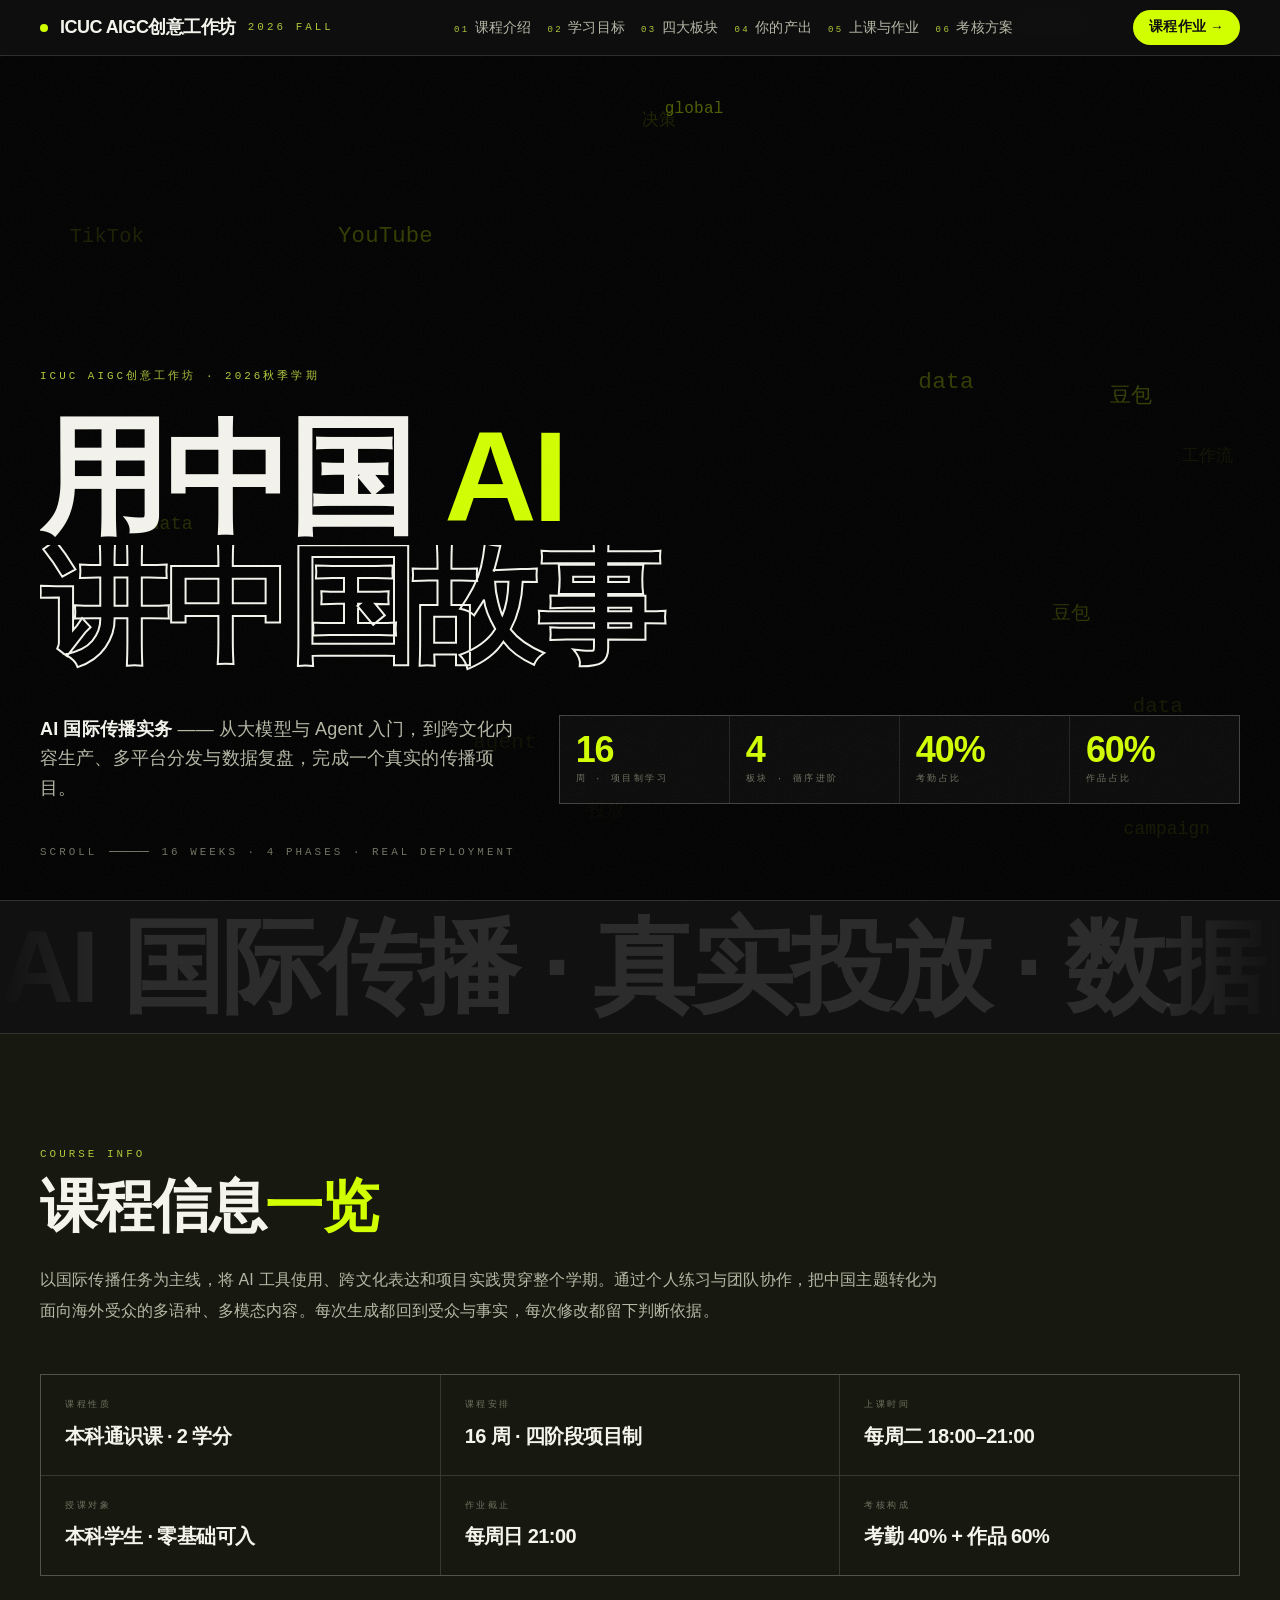
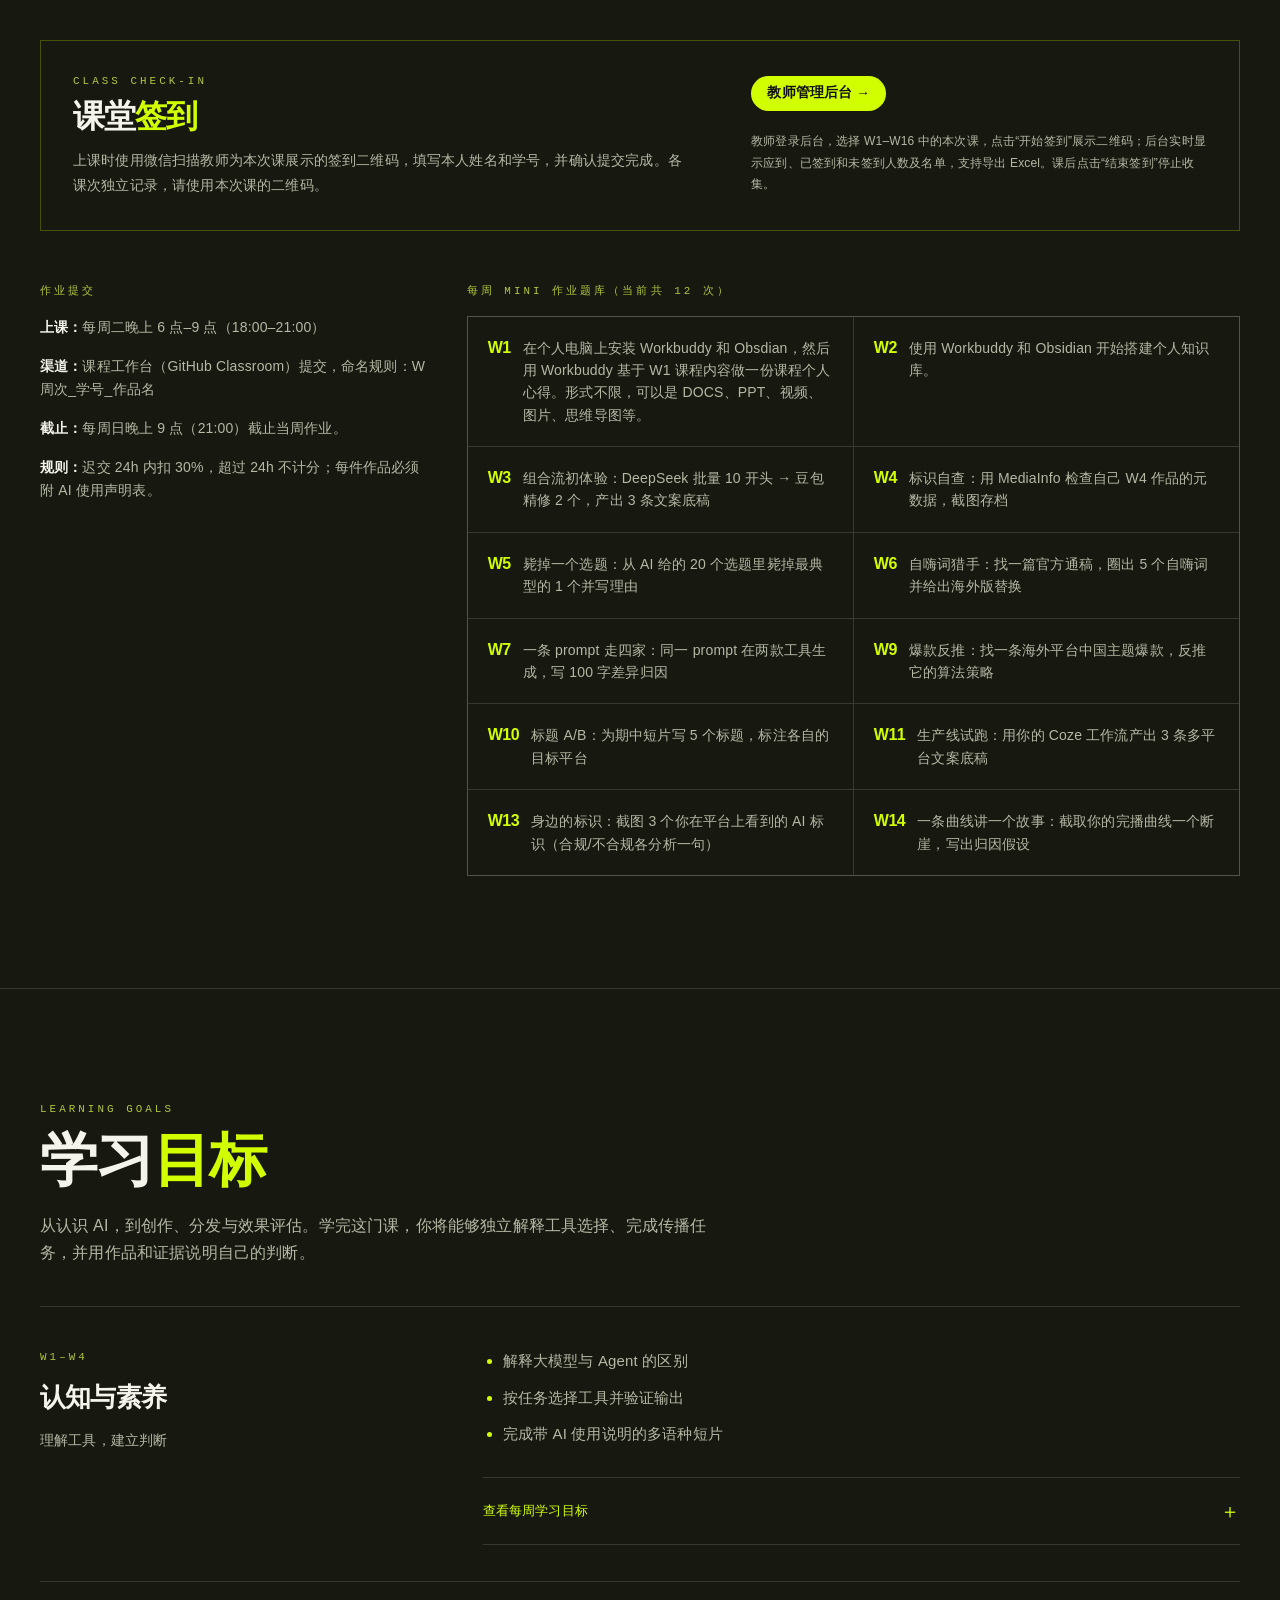
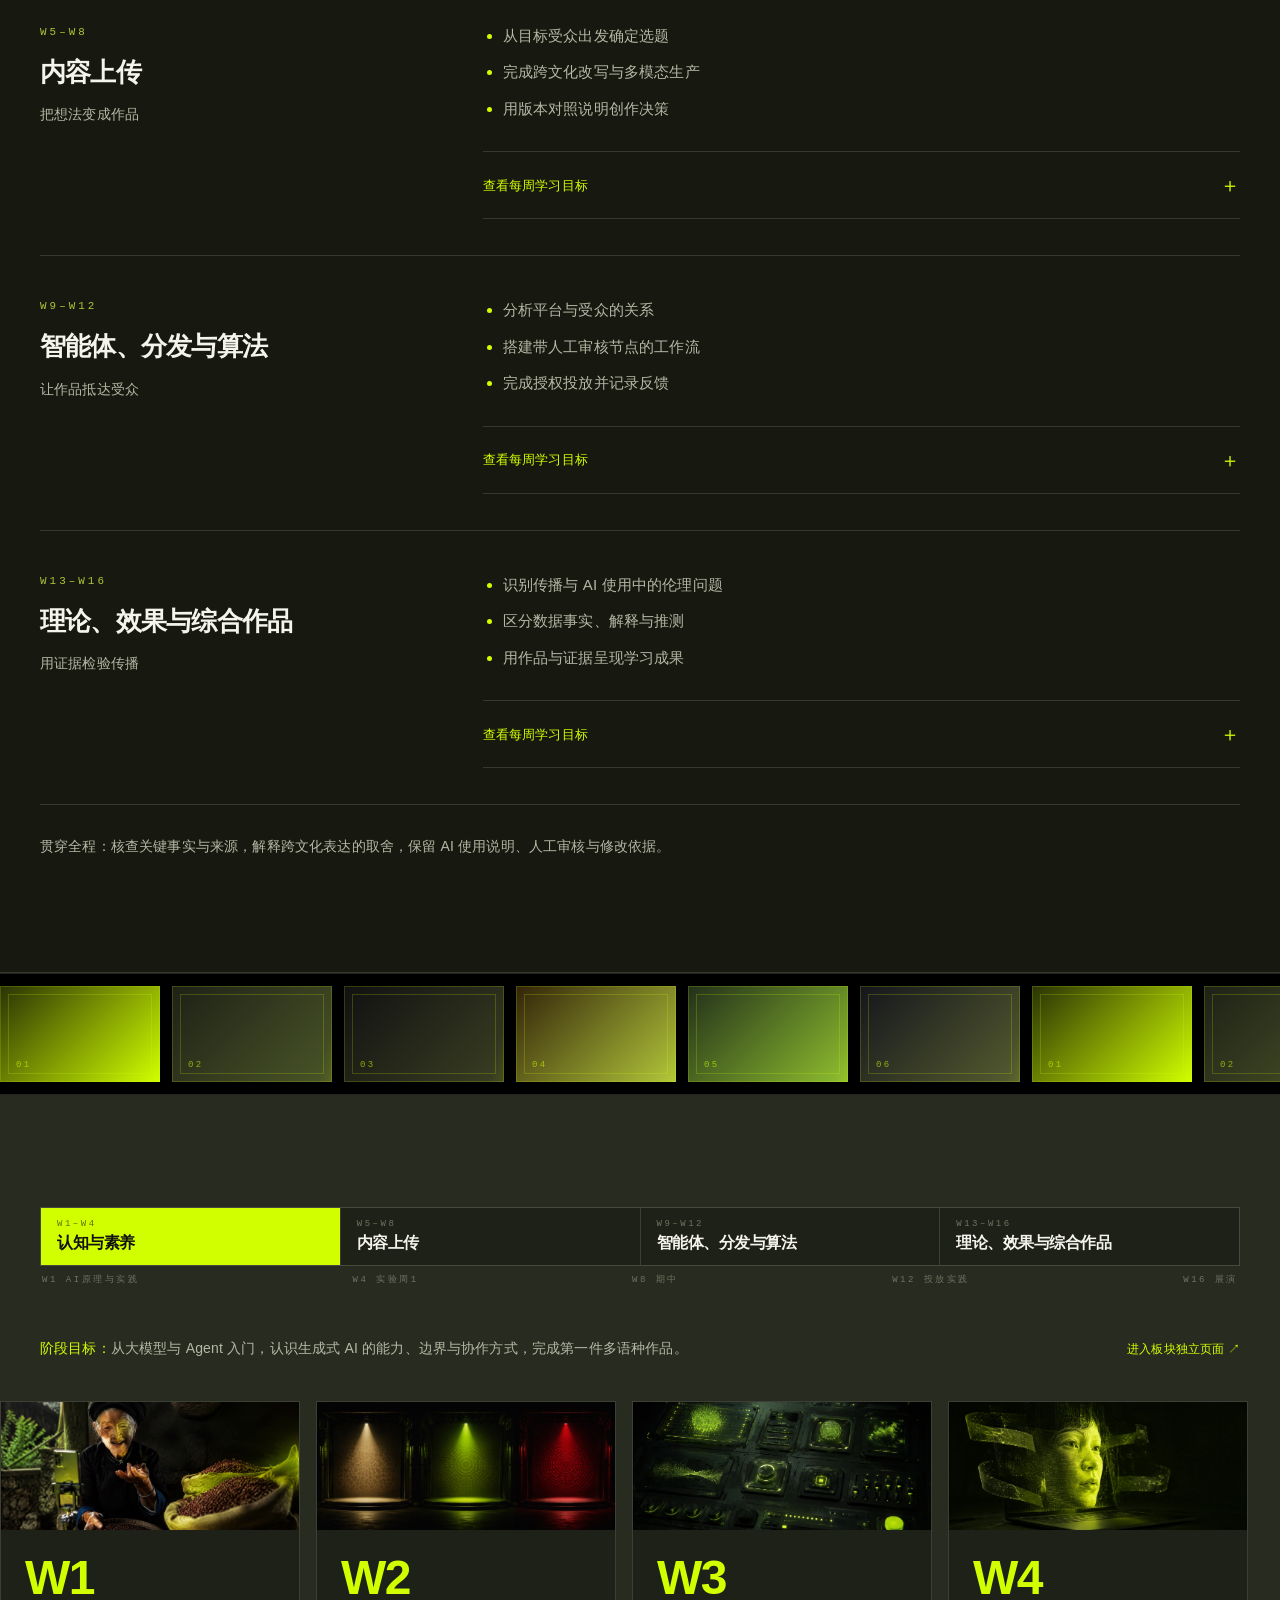
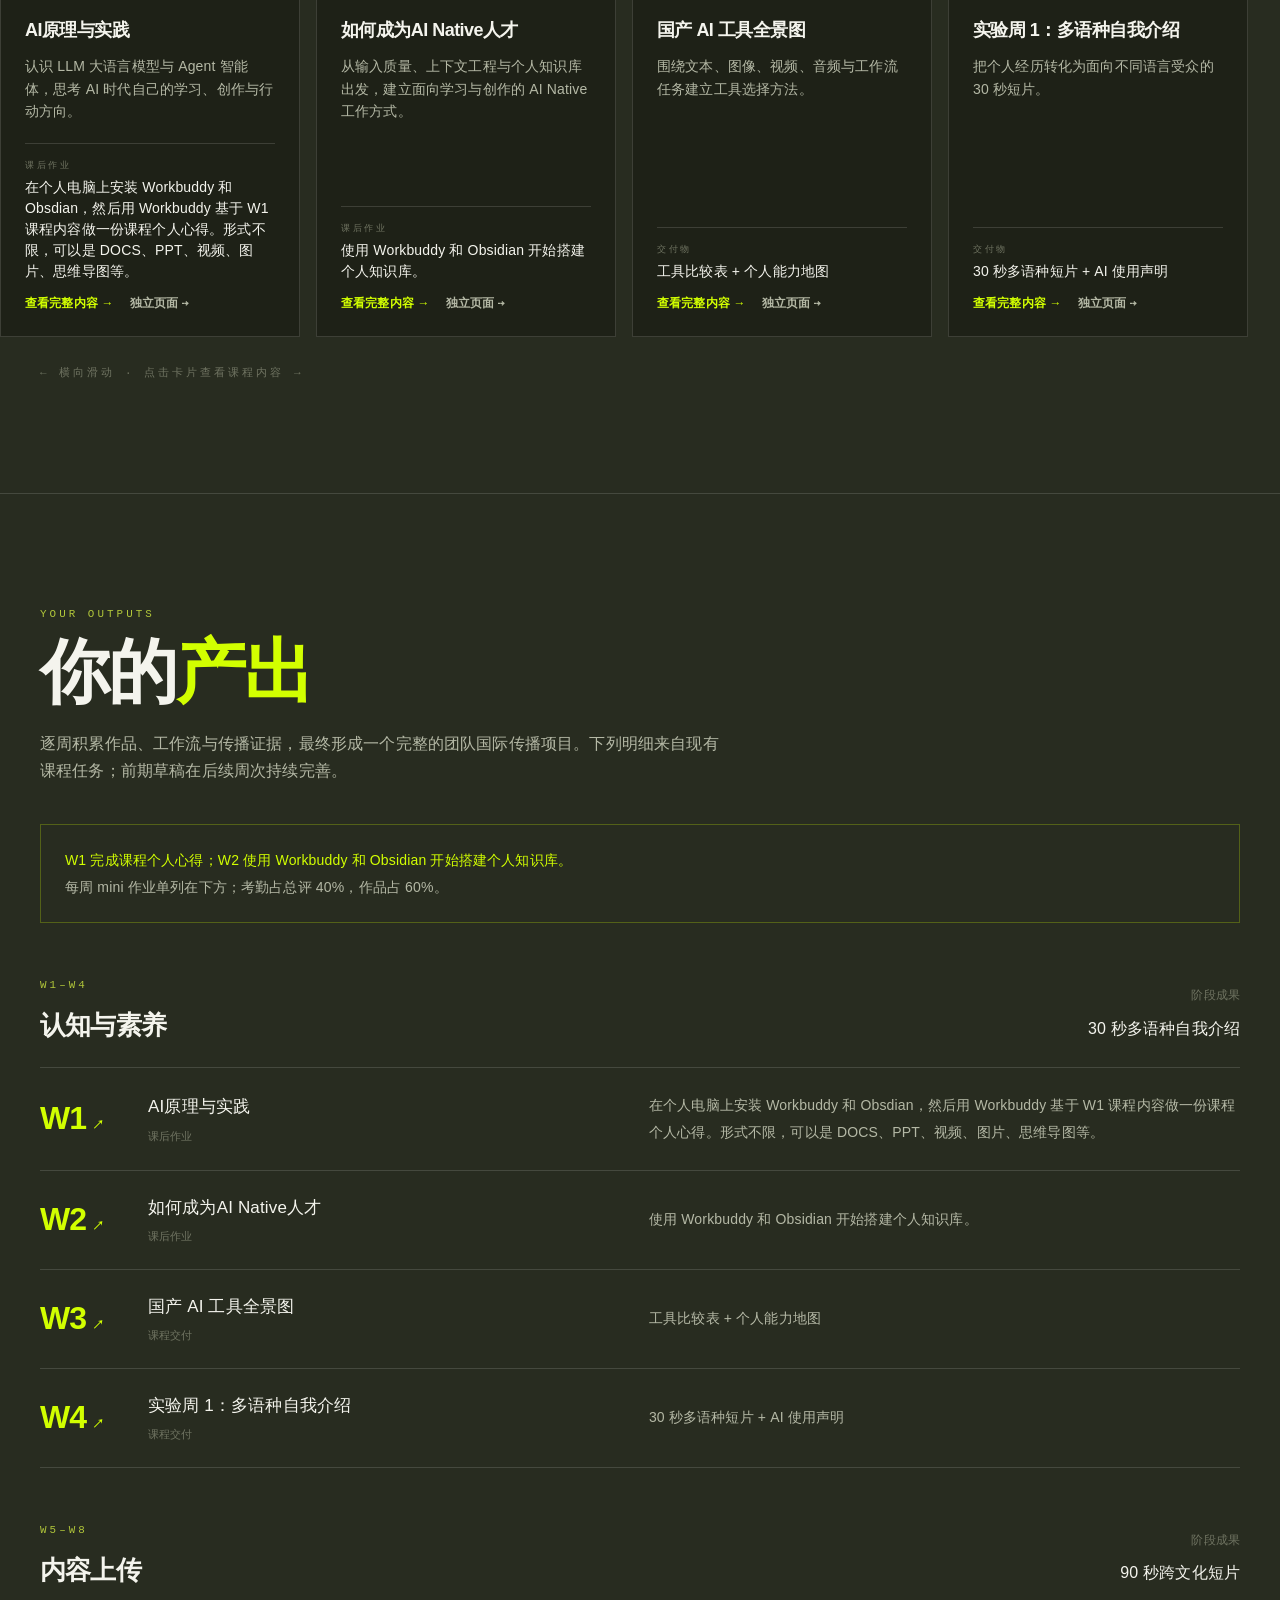
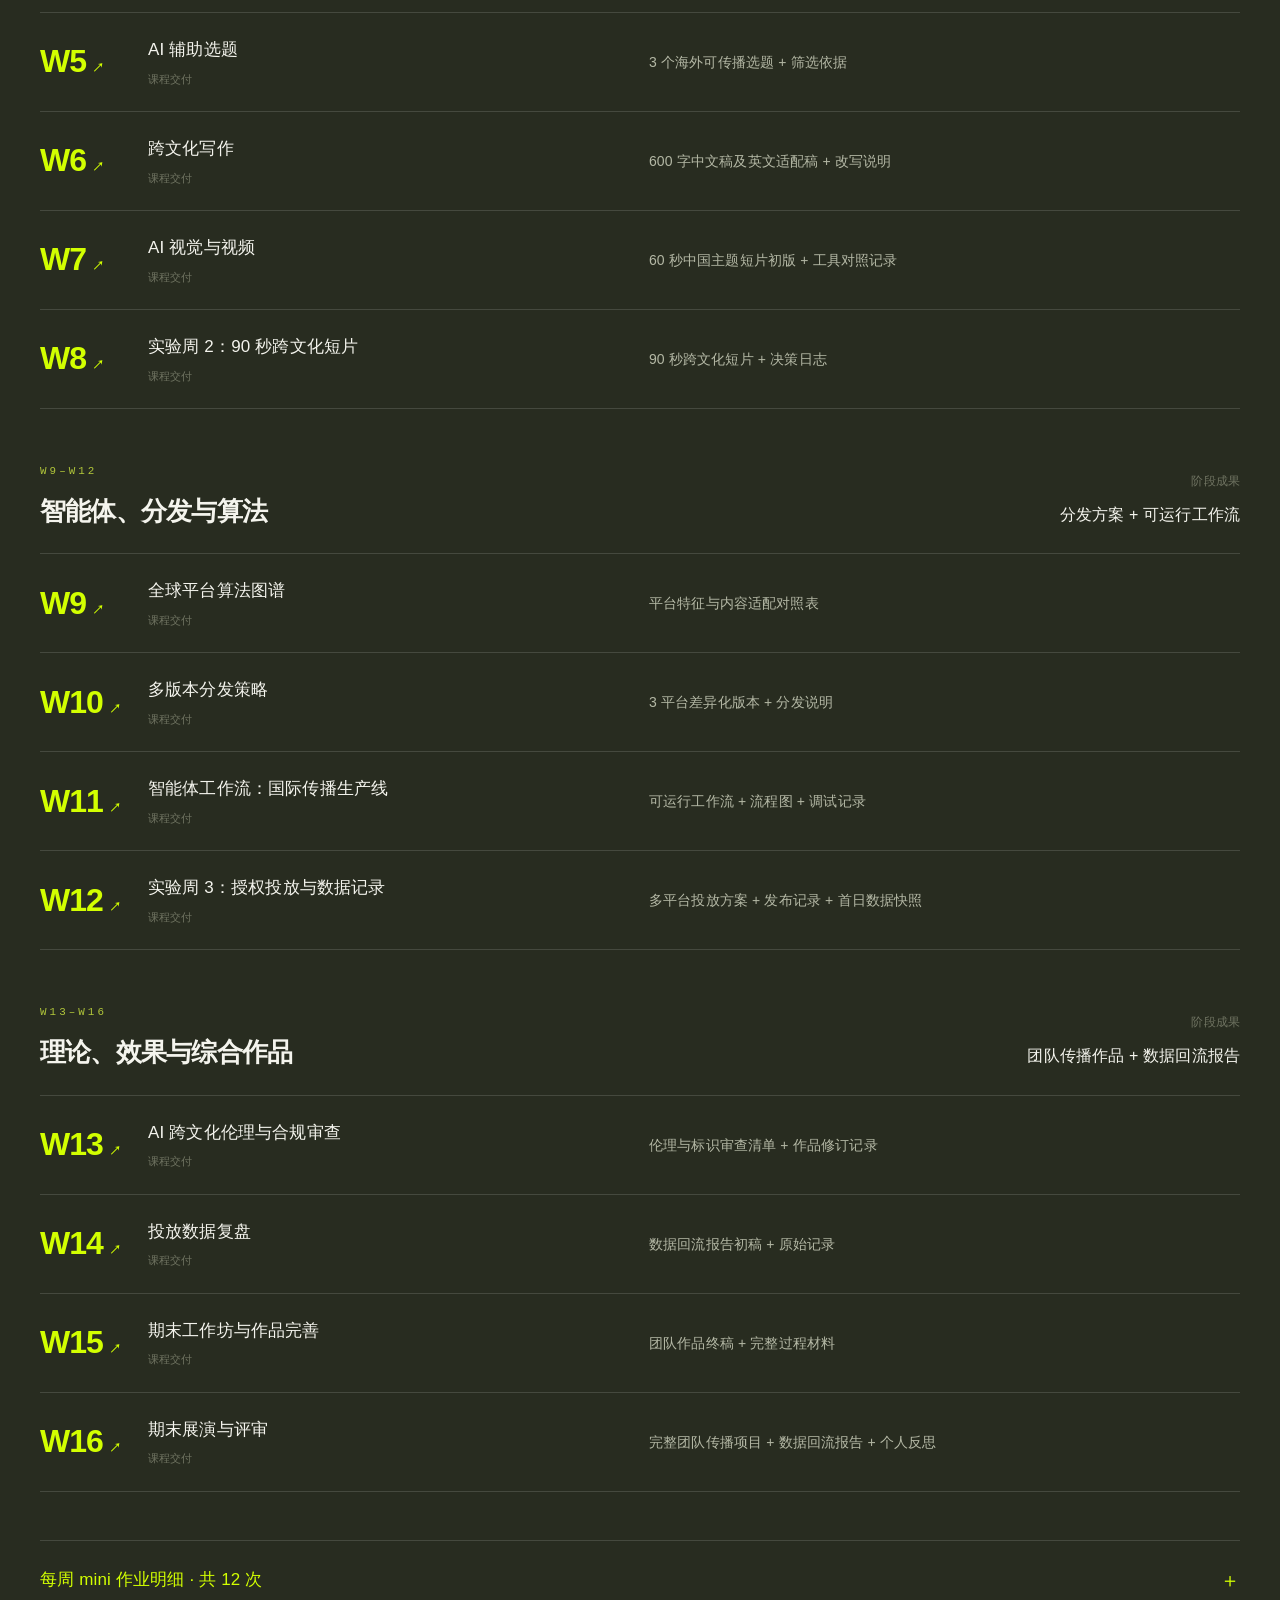
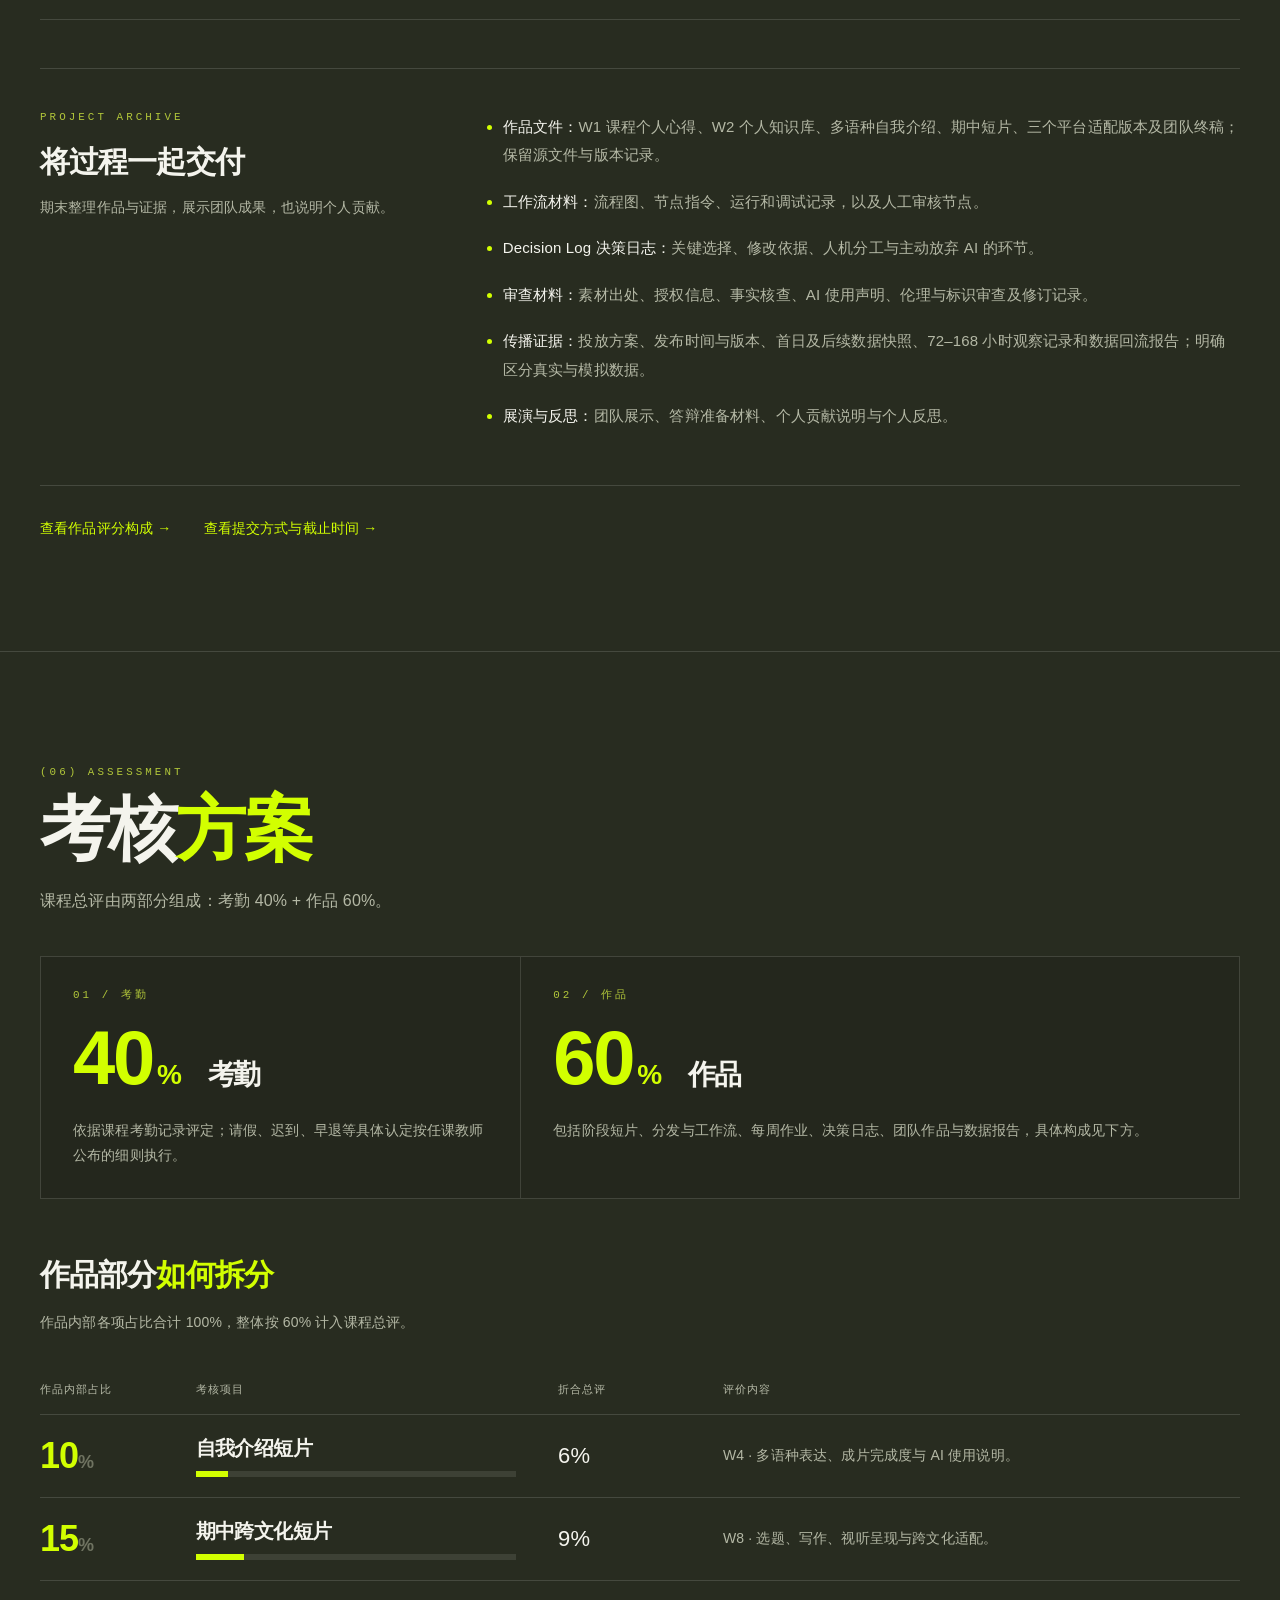
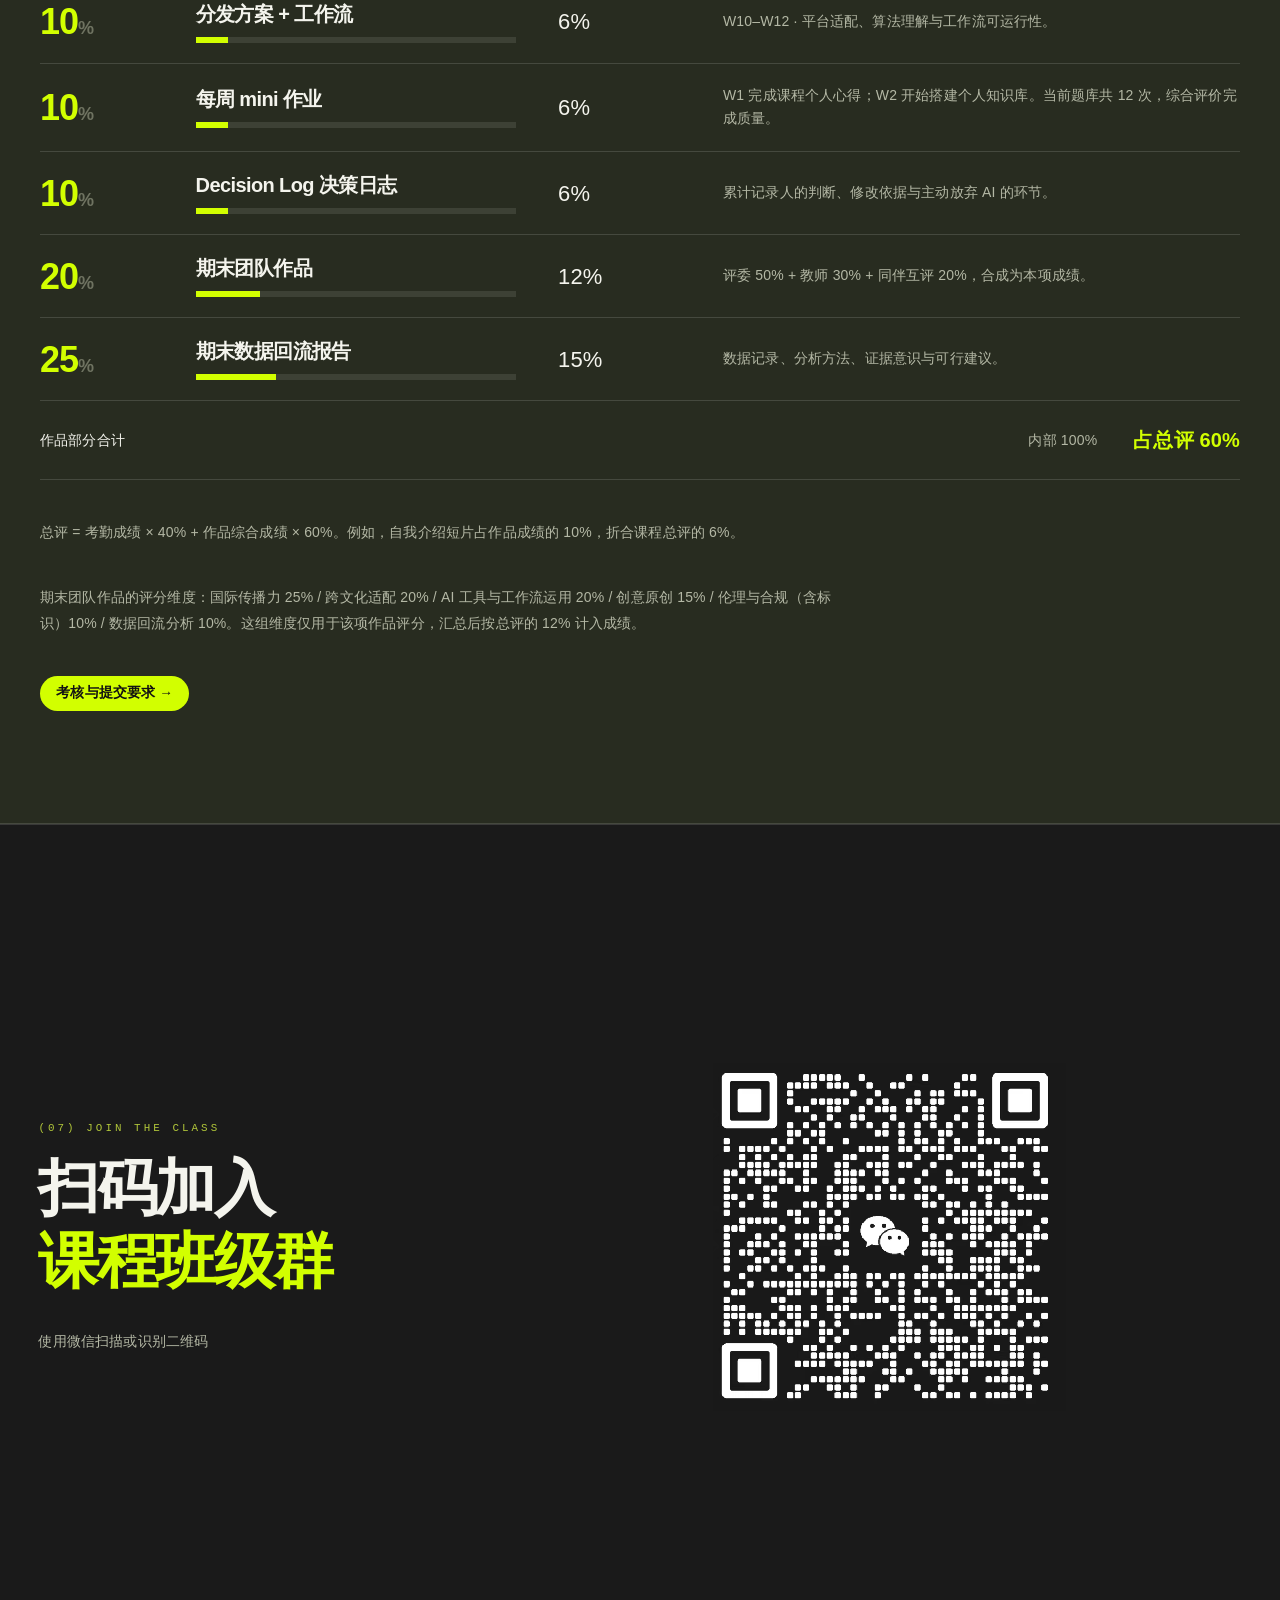
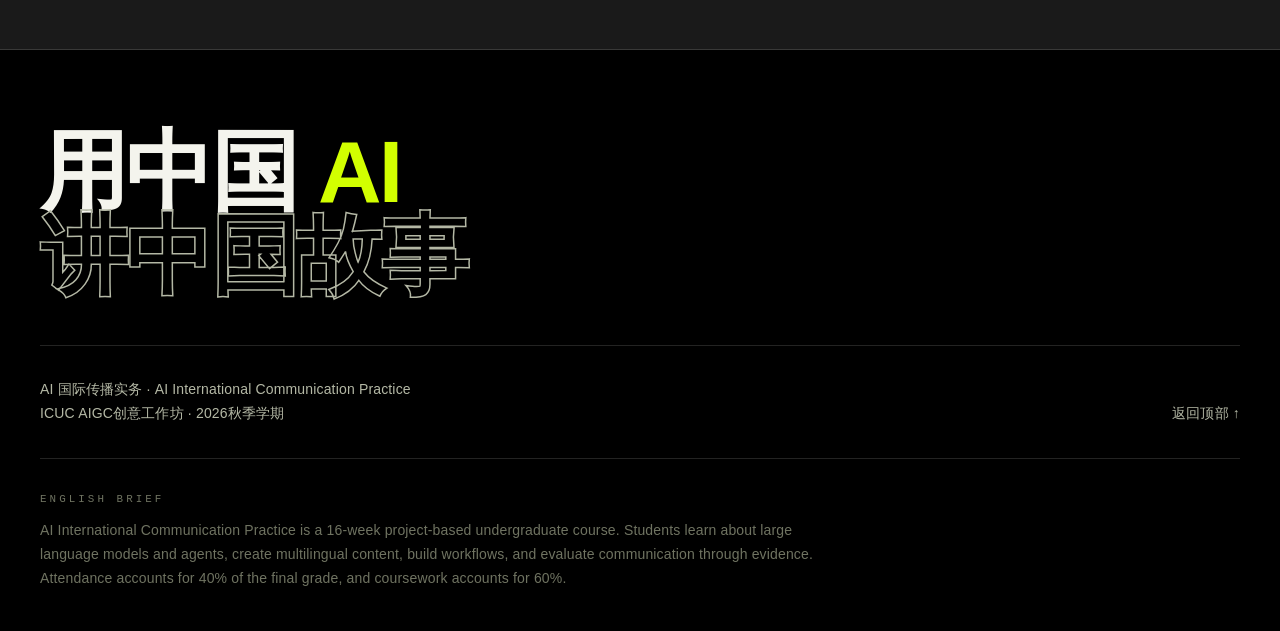
==== commit 0e29e134: "Replace class-group QR with supplied high-resolution image" ====
--- a/index.html
+++ b/index.html
@@ -1 +1 @@
-<!doctype html><html lang="zh-CN"><head><meta charset="utf-8"><meta name="viewport" content="width=device-width,initial-scale=1"><title>课程介绍 · AI 国际传播实务</title><meta name="description" content="AI 国际传播实务：认知与素养、内容上传、智能体、分发与算法、理论、效果与综合作品。"><link rel="stylesheet" href="assets/original.css"><link rel="stylesheet" href="assets/original-look.css?v=10"><script src="assets/original-motion.js?v=4" defer></script><noscript><style>.reveal,.mask-line>span{opacity:1!important;transform:none!important}.phase-panel[hidden]{display:block!important}</style></noscript></head><body><a class="skip-link" href="#main">跳到正文</a><div class="scroll-progress" aria-hidden="true"><i></i></div><header class="original-header"><a class="brand-link" href="index.html#top"><span class="dot-live"></span><span class="font-display">ICUC AIGC创意工作坊</span><small class="d-mono">2026 FALL</small></a><nav class="desktop-nav" aria-label="主导航"><a class="u-link" href="index.html#info"><span class="d-mono">01</span>课程介绍</a><a class="u-link" href="index.html#learning-goals"><span class="d-mono">02</span>学习目标</a><a class="u-link" href="index.html#syllabus"><span class="d-mono">03</span>四大板块</a><a class="u-link" href="index.html#your-outputs"><span class="d-mono">04</span>你的产出</a><a class="u-link" href="index.html#assignments"><span class="d-mono">05</span>上课与作业</a><a class="u-link" href="index.html#assessment"><span class="d-mono">06</span>考核方案</a></nav><div class="nav-actions"><a class="btn-lime nav-cta" href="index.html#assignments">课程作业 →</a><button class="menu-trigger" aria-label="打开菜单" aria-expanded="false">☰</button></div></header><dialog class="mobile-menu" aria-label="导航菜单"><div class="dialog-top"><b class="font-display">ICUC AIGC创意工作坊</b><button data-close aria-label="关闭菜单">✕</button></div><nav><a class="u-link" href="index.html#info"><span class="d-mono">01</span>课程介绍</a><a class="u-link" href="index.html#learning-goals"><span class="d-mono">02</span>学习目标</a><a class="u-link" href="index.html#syllabus"><span class="d-mono">03</span>四大板块</a><a class="u-link" href="index.html#your-outputs"><span class="d-mono">04</span>你的产出</a><a class="u-link" href="index.html#assignments"><span class="d-mono">05</span>上课与作业</a><a class="u-link" href="index.html#assessment"><span class="d-mono">06</span>考核方案</a></nav></dialog><main id="main"><section id="top" class="original-hero"><canvas class="data-rain" aria-hidden="true"></canvas><div class="hero-shade"></div><div class="hero-inner"><p class="d-mono mb-8">ICUC AIGC创意工作坊 · 2026秋季学期</p><h1 class="font-display hero-title"><span class="mask-line"><span style="animation-delay:.1s">用中国 <span style="color:var(--lime)">AI</span></span></span><span class="mask-line"><span class="outline" style="animation-delay:.28s">讲中国故事</span></span></h1><div class="hero-bottom"><p><b>AI 国际传播实务</b> —— 从大模型与 Agent 入门，到跨文化内容生产、多平台分发与数据复盘，完成一个真实的传播项目。</p><div class="hero-stats"><div><strong class="font-display" data-count="16">16</strong><span class="d-mono-dim">周 · 项目制学习</span></div><div><strong class="font-display" data-count="4">4</strong><span class="d-mono-dim">板块 · 循序进阶</span></div><div><strong class="font-display" data-count="40%">40%</strong><span class="d-mono-dim">考勤占比</span></div><div><strong class="font-display" data-count="60%">60%</strong><span class="d-mono-dim">作品占比</span></div></div></div><div class="hero-scroll d-mono-dim"><span>SCROLL</span><i></i><span>16 WEEKS · 4 PHASES · REAL DEPLOYMENT</span></div></div></section><div class="original-marquee" aria-hidden="true"><div class="marquee-track font-display"><span>AI 国际传播 · 真实投放 · 数据回流 · 用中国 AI 讲中国故事 · </span><span>AI 国际传播 · 真实投放 · 数据回流 · 用中国 AI 讲中国故事 · </span></div></div><section id="info" class="original-section info-section"><div class="d-mono mb-4 reveal">COURSE INFO</div><h2 class="d-title section-title mb-6 reveal">课程信息<span style="color:var(--lime)">一览</span></h2><p class="intro-copy reveal">以国际传播任务为主线，将 AI 工具使用、跨文化表达和项目实践贯穿整个学期。通过个人练习与团队协作，把中国主题转化为面向海外受众的多语种、多模态内容。每次生成都回到受众与事实，每次修改都留下判断依据。</p><div class="info-grid"><div class="reveal"><div class="d-mono-dim mb-2">课程性质</div><strong class="d-title">本科通识课 · 2 学分</strong></div><div class="reveal"><div class="d-mono-dim mb-2">课程安排</div><strong class="d-title">16 周 · 四阶段项目制</strong></div><div class="reveal"><div class="d-mono-dim mb-2">上课时间</div><strong class="d-title">每周二 18:00–21:00</strong></div><div class="reveal"><div class="d-mono-dim mb-2">授课对象</div><strong class="d-title">本科学生 · 零基础可入</strong></div><div class="reveal"><div class="d-mono-dim mb-2">作业截止</div><strong class="d-title">每周日 21:00</strong></div><div class="reveal"><div class="d-mono-dim mb-2">考核构成</div><strong class="d-title">考勤 40% + 作品 60%</strong></div></div><div id="assignments" class="assignment-area"><div class="attendance-entry reveal"><div><div class="d-mono mb-3">CLASS CHECK-IN</div><h3 class="d-title">课堂<span style="color:var(--lime)">签到</span></h3><p>上课时使用微信扫描教师为本次课展示的签到二维码，填写本人姓名和学号，并确认提交完成。各课次独立记录，请使用本次课的二维码。</p></div><div class="attendance-actions"><a class="btn-lime" href="https://icuc-aigc-attendance.akon-mar.chatgpt.site/admin">教师管理后台 →</a><small>教师登录后台，选择 W1–W16 中的本次课，点击“开始签到”展示二维码；后台实时显示应到、已签到和未签到人数及名单，支持导出 Excel。课后点击“结束签到”停止收集。</small></div></div><div class="assignment-rules reveal"><div class="d-mono mb-4">作业提交</div><p><b>上课：</b>每周二晚上 6 点–9 点（18:00–21:00）</p><p><b>渠道：</b>课程工作台（GitHub Classroom）提交，命名规则：W周次_学号_作品名</p><p><b>截止：</b>每周日晚上 9 点（21:00）截止当周作业。</p><p><b>规则：</b>迟交 24h 内扣 30%，超过 24h 不计分；每件作品必须附 AI 使用声明表。</p></div><div><div class="d-mono mb-4 reveal">每周 mini 作业题库（当前共 12 次）</div><div class="mini-grid"><div class="mini-item reveal"><b class="font-display">W1</b><span>在个人电脑上安装 Workbuddy 和 Obsdian，然后用 Workbuddy 基于 W1 课程内容做一份课程个人心得。形式不限，可以是 DOCS、PPT、视频、图片、思维导图等。</span></div><div class="mini-item reveal"><b class="font-display">W2</b><span>使用 Workbuddy 和 Obsidian 开始搭建个人知识库。</span></div><div class="mini-item reveal"><b class="font-display">W3</b><span>组合流初体验：DeepSeek 批量 10 开头 → 豆包精修 2 个，产出 3 条文案底稿</span></div><div class="mini-item reveal"><b class="font-display">W4</b><span>标识自查：用 MediaInfo 检查自己 W4 作品的元数据，截图存档</span></div><div class="mini-item reveal"><b class="font-display">W5</b><span>毙掉一个选题：从 AI 给的 20 个选题里毙掉最典型的 1 个并写理由</span></div><div class="mini-item reveal"><b class="font-display">W6</b><span>自嗨词猎手：找一篇官方通稿，圈出 5 个自嗨词并给出海外版替换</span></div><div class="mini-item reveal"><b class="font-display">W7</b><span>一条 prompt 走四家：同一 prompt 在两款工具生成，写 100 字差异归因</span></div><div class="mini-item reveal"><b class="font-display">W9</b><span>爆款反推：找一条海外平台中国主题爆款，反推它的算法策略</span></div><div class="mini-item reveal"><b class="font-display">W10</b><span>标题 A/B：为期中短片写 5 个标题，标注各自的目标平台</span></div><div class="mini-item reveal"><b class="font-display">W11</b><span>生产线试跑：用你的 Coze 工作流产出 3 条多平台文案底稿</span></div><div class="mini-item reveal"><b class="font-display">W13</b><span>身边的标识：截图 3 个你在平台上看到的 AI 标识（合规/不合规各分析一句）</span></div><div class="mini-item reveal"><b class="font-display">W14</b><span>一条曲线讲一个故事：截取你的完播曲线一个断崖，写出归因假设</span></div></div></div></div></section><section id="learning-goals" class="original-section info-section outcomes-section" aria-labelledby="learning-goals-title"><div class="d-mono mb-4 reveal">LEARNING GOALS</div><h2 id="learning-goals-title" class="d-title section-title mb-6 reveal">学习<span style="color:var(--lime)">目标</span></h2><p class="section-desc reveal">从认识 AI，到创作、分发与效果评估。学完这门课，你将能够独立解释工具选择、完成传播任务，并用作品和证据说明自己的判断。</p><div class="goal-ledger"><article class="goal-phase reveal"><div class="goal-phase-heading"><span class="d-mono">W1–W4</span><h3 class="d-title">认知与素养</h3><p>理解工具，建立判断</p></div><div><ul class="outcome-list"><li>解释大模型与 Agent 的区别</li><li>按任务选择工具并验证输出</li><li>完成带 AI 使用说明的多语种短片</li></ul><details class="outcome-details"><summary>查看每周学习目标<span aria-hidden="true">＋</span></summary><div class="weekly-goals"><div class="weekly-goal"><a class="d-mono" href="phase-1.html#week-1">W1 ↗</a><div><h4>AI原理与实践</h4><ul class="outcome-list"><li>理解什么是 LLM 大语言模型</li><li>理解什么是 Agent 智能体及其与 LLM 的关系</li><li>思考 AI 时代自己该怎么做，并形成个人心得</li></ul></div></div><div class="weekly-goal"><a class="d-mono" href="phase-1.html#week-2">W2 ↗</a><div><h4>如何成为AI Native人才</h4><ul class="outcome-list"><li>理解输入质量对 AI 输出的影响</li><li>学会围绕任务组织和提供上下文</li><li>使用 Workbuddy 和 Obsidian 开始搭建个人知识库</li><li>整理可复用的个人上线文仓库</li></ul></div></div><div class="weekly-goal"><a class="d-mono" href="phase-1.html#week-3">W3 ↗</a><div><h4>国产 AI 工具全景图</h4><ul class="outcome-list"><li>建立任务与工具的对应关系</li><li>用统一材料比较工具输出</li><li>说明选择依据与使用限制</li></ul></div></div><div class="weekly-goal"><a class="d-mono" href="phase-1.html#week-4">W4 ↗</a><div><h4>实验周 1：多语种自我介绍</h4><ul class="outcome-list"><li>完成中文与外语的受众适配</li><li>串联文案、配音、字幕和剪辑</li><li>说明作品中的 AI 使用环节</li></ul></div></div></div></details></div></article><article class="goal-phase reveal"><div class="goal-phase-heading"><span class="d-mono">W5–W8</span><h3 class="d-title">内容上传</h3><p>把想法变成作品</p></div><div><ul class="outcome-list"><li>从目标受众出发确定选题</li><li>完成跨文化改写与多模态生产</li><li>用版本对照说明创作决策</li></ul><details class="outcome-details"><summary>查看每周学习目标<span aria-hidden="true">＋</span></summary><div class="weekly-goals"><div class="weekly-goal"><a class="d-mono" href="phase-2.html#week-5">W5 ↗</a><div><h4>AI 辅助选题</h4><ul class="outcome-list"><li>区分主题、选题和叙事角度</li><li>从材料中提出可核实的选题</li><li>给出选题筛选理由</li></ul></div></div><div class="weekly-goal"><a class="d-mono" href="phase-2.html#week-6">W6 ↗</a><div><h4>跨文化写作</h4><ul class="outcome-list"><li>识别受众已有知识与理解障碍</li><li>调整叙事开头和解释方式</li><li>保留事实的一致性</li></ul></div></div><div class="weekly-goal"><a class="d-mono" href="phase-2.html#week-7">W7 ↗</a><div><h4>AI 视觉与视频</h4><ul class="outcome-list"><li>从脚本拆出可制作镜头</li><li>比较视觉与视频工具的表现</li><li>保持人物、画面和声音一致</li></ul></div></div><div class="weekly-goal"><a class="d-mono" href="phase-2.html#week-8">W8 ↗</a><div><h4>实验周 2：90 秒跨文化短片</h4><ul class="outcome-list"><li>形成完整的跨文化叙事</li><li>完成多模态协同与质量检查</li><li>用决策日志解释人机分工</li></ul></div></div></div></details></div></article><article class="goal-phase reveal"><div class="goal-phase-heading"><span class="d-mono">W9–W12</span><h3 class="d-title">智能体、分发与算法</h3><p>让作品抵达受众</p></div><div><ul class="outcome-list"><li>分析平台与受众的关系</li><li>搭建带人工审核节点的工作流</li><li>完成授权投放并记录反馈</li></ul><details class="outcome-details"><summary>查看每周学习目标<span aria-hidden="true">＋</span></summary><div class="weekly-goals"><div class="weekly-goal"><a class="d-mono" href="phase-3.html#week-9">W9 ↗</a><div><h4>全球平台算法图谱</h4><ul class="outcome-list"><li>比较平台的内容形态与受众场景</li><li>辨认常见传播指标</li><li>形成平台适配假设</li></ul></div></div><div class="weekly-goal"><a class="d-mono" href="phase-3.html#week-10">W10 ↗</a><div><h4>多版本分发策略</h4><ul class="outcome-list"><li>保持核心事实一致</li><li>调整标题、封面和前几秒表达</li><li>提出可验证的版本比较方案</li></ul></div></div><div class="weekly-goal"><a class="d-mono" href="phase-3.html#week-11">W11 ↗</a><div><h4>智能体工作流：国际传播生产线</h4><ul class="outcome-list"><li>连接输入、处理、工具和输出节点</li><li>加入质量检查与失败处理</li><li>保留人工终审节点</li></ul></div></div><div class="weekly-goal"><a class="d-mono" href="phase-3.html#week-12">W12 ↗</a><div><h4>实验周 3：授权投放与数据记录</h4><ul class="outcome-list"><li>完成发布前审查</li><li>执行授权范围内的投放方案</li><li>记录时间、版本与数据口径</li></ul></div></div></div></details></div></article><article class="goal-phase reveal"><div class="goal-phase-heading"><span class="d-mono">W13–W16</span><h3 class="d-title">理论、效果与综合作品</h3><p>用证据检验传播</p></div><div><ul class="outcome-list"><li>识别传播与 AI 使用中的伦理问题</li><li>区分数据事实、解释与推测</li><li>用作品与证据呈现学习成果</li></ul><details class="outcome-details"><summary>查看每周学习目标<span aria-hidden="true">＋</span></summary><div class="weekly-goals"><div class="weekly-goal"><a class="d-mono" href="phase-4.html#week-13">W13 ↗</a><div><h4>AI 跨文化伦理与合规审查</h4><ul class="outcome-list"><li>识别偏见、隐私与真实性问题</li><li>核查素材授权和 AI 使用说明</li><li>提出可执行的修订意见</li></ul></div></div><div class="weekly-goal"><a class="d-mono" href="phase-4.html#week-14">W14 ↗</a><div><h4>投放数据复盘</h4><ul class="outcome-list"><li>按统一口径整理数据</li><li>区分发现、解释与因果结论</li><li>提出有证据支持的修改建议</li></ul></div></div><div class="weekly-goal"><a class="d-mono" href="phase-4.html#week-15">W15 ↗</a><div><h4>期末工作坊与作品完善</h4><ul class="outcome-list"><li>根据反馈完成关键修改</li><li>对齐作品与数据结论</li><li>准备有依据的展示与答辩</li></ul></div></div><div class="weekly-goal"><a class="d-mono" href="phase-4.html#week-16">W16 ↗</a><div><h4>期末展演与评审</h4><ul class="outcome-list"><li>清楚展示项目目标、作品和效果</li><li>回答人机协作与传播判断问题</li><li>总结个人贡献与可迁移能力</li></ul></div></div></div></details></div></article></div><p class="outcome-note reveal">贯穿全程：核查关键事实与来源，解释跨文化表达的取舍，保留 AI 使用说明、人工审核与修改依据。</p></section><div class="film-band" aria-hidden="true"><div class="film-track"><div class="film-frame" style="background:linear-gradient(135deg,#2a3305,#d2ff00)"><div class="film-border"></div><div class="film-shimmer"></div><span>01</span></div><div class="film-frame" style="background:linear-gradient(135deg,#1e2117,#4a5527)"><div class="film-border"></div><div class="film-shimmer"></div><span>02</span></div><div class="film-frame" style="background:linear-gradient(135deg,#111112,#3a3f22)"><div class="film-border"></div><div class="film-shimmer"></div><span>03</span></div><div class="film-frame" style="background:linear-gradient(135deg,#33240a,#b2c73a)"><div class="film-border"></div><div class="film-shimmer"></div><span>04</span></div><div class="film-frame" style="background:linear-gradient(135deg,#22301a,#8fbf2f)"><div class="film-border"></div><div class="film-shimmer"></div><span>05</span></div><div class="film-frame" style="background:linear-gradient(135deg,#14161c,#565c30)"><div class="film-border"></div><div class="film-shimmer"></div><span>06</span></div><div class="film-frame" style="background:linear-gradient(135deg,#2a3305,#d2ff00)"><div class="film-border"></div><div class="film-shimmer"></div><span>01</span></div><div class="film-frame" style="background:linear-gradient(135deg,#1e2117,#4a5527)"><div class="film-border"></div><div class="film-shimmer"></div><span>02</span></div><div class="film-frame" style="background:linear-gradient(135deg,#111112,#3a3f22)"><div class="film-border"></div><div class="film-shimmer"></div><span>03</span></div><div class="film-frame" style="background:linear-gradient(135deg,#33240a,#b2c73a)"><div class="film-border"></div><div class="film-shimmer"></div><span>04</span></div><div class="film-frame" style="background:linear-gradient(135deg,#22301a,#8fbf2f)"><div class="film-border"></div><div class="film-shimmer"></div><span>05</span></div><div class="film-frame" style="background:linear-gradient(135deg,#14161c,#565c30)"><div class="film-border"></div><div class="film-shimmer"></div><span>06</span></div><div class="film-frame" style="background:linear-gradient(135deg,#2a3305,#d2ff00)"><div class="film-border"></div><div class="film-shimmer"></div><span>01</span></div><div class="film-frame" style="background:linear-gradient(135deg,#1e2117,#4a5527)"><div class="film-border"></div><div class="film-shimmer"></div><span>02</span></div><div class="film-frame" style="background:linear-gradient(135deg,#111112,#3a3f22)"><div class="film-border"></div><div class="film-shimmer"></div><span>03</span></div><div class="film-frame" style="background:linear-gradient(135deg,#33240a,#b2c73a)"><div class="film-border"></div><div class="film-shimmer"></div><span>04</span></div><div class="film-frame" style="background:linear-gradient(135deg,#22301a,#8fbf2f)"><div class="film-border"></div><div class="film-shimmer"></div><span>05</span></div><div class="film-frame" style="background:linear-gradient(135deg,#14161c,#565c30)"><div class="film-border"></div><div class="film-shimmer"></div><span>06</span></div></div></div><section id="syllabus" class="original-section olive-section" aria-label="四大课程板块"><div class="section-front"><div class="reveal"><div class="phase-tabs" role="tablist" aria-label="四大课程板块"><button role="tab" id="phase-tab-1" aria-selected="true" aria-controls="phase-panel-1" tabindex="0" data-phase="1"><span class="d-mono-dim">W1–W4</span><span class="d-title">认知与素养</span></button><button role="tab" id="phase-tab-2" aria-selected="false" aria-controls="phase-panel-2" tabindex="-1" data-phase="2"><span class="d-mono-dim">W5–W8</span><span class="d-title">内容上传</span></button><button role="tab" id="phase-tab-3" aria-selected="false" aria-controls="phase-panel-3" tabindex="-1" data-phase="3"><span class="d-mono-dim">W9–W12</span><span class="d-title">智能体、分发与算法</span></button><button role="tab" id="phase-tab-4" aria-selected="false" aria-controls="phase-panel-4" tabindex="-1" data-phase="4"><span class="d-mono-dim">W13–W16</span><span class="d-title">理论、效果与综合作品</span></button></div><div class="phase-milestones d-mono-dim"><span>W1 AI原理与实践</span><span>W4 实验周1</span><span>W8 期中</span><span>W12 投放实践</span><span>W16 展演</span></div></div><div class="phase-panel" id="phase-panel-1" role="tabpanel" aria-labelledby="phase-tab-1" ><div class="phase-goal"><p><span style="color:var(--lime)">阶段目标：</span>从大模型与 Agent 入门，认识生成式 AI 的能力、边界与协作方式，完成第一件多语种作品。</p><a class="u-link" href="phase-1.html">进入板块独立页面 ↗</a></div><div class="week-strip"><div class="tilt"><article class="week-card reveal"><img src="assets/weeks/w1.jpg" alt="" loading="lazy"><div class="week-card-content"><span class="font-display week-n">W1</span><h4 class="d-title">AI原理与实践</h4><p>认识 LLM 大语言模型与 Agent 智能体，思考 AI 时代自己的学习、创作与行动方向。</p><div class="week-card-end"><div class="d-mono-dim">课后作业</div><p>在个人电脑上安装 Workbuddy 和 Obsdian，然后用 Workbuddy 基于 W1 课程内容做一份课程个人心得。形式不限，可以是 DOCS、PPT、视频、图片、思维导图等。</p><div class="card-links"><button class="u-link" data-week="1">查看完整内容 →</button><a class="u-link" href="phase-1.html#week-1">独立页面 ⇢</a></div></div></div></article></div><div class="tilt"><article class="week-card reveal"><img src="assets/weeks/w2.jpg" alt="" loading="lazy"><div class="week-card-content"><span class="font-display week-n">W2</span><h4 class="d-title">如何成为AI Native人才</h4><p>从输入质量、上下文工程与个人知识库出发，建立面向学习与创作的 AI Native 工作方式。</p><div class="week-card-end"><div class="d-mono-dim">课后作业</div><p>使用 Workbuddy 和 Obsidian 开始搭建个人知识库。</p><div class="card-links"><button class="u-link" data-week="2">查看完整内容 →</button><a class="u-link" href="phase-1.html#week-2">独立页面 ⇢</a></div></div></div></article></div><div class="tilt"><article class="week-card reveal"><img src="assets/weeks/w3.jpg" alt="" loading="lazy"><div class="week-card-content"><span class="font-display week-n">W3</span><h4 class="d-title">国产 AI 工具全景图</h4><p>围绕文本、图像、视频、音频与工作流任务建立工具选择方法。</p><div class="week-card-end"><div class="d-mono-dim">交付物</div><p>工具比较表 + 个人能力地图</p><div class="card-links"><button class="u-link" data-week="3">查看完整内容 →</button><a class="u-link" href="phase-1.html#week-3">独立页面 ⇢</a></div></div></div></article></div><div class="tilt"><article class="week-card reveal"><img src="assets/weeks/w4.jpg" alt="" loading="lazy"><div class="week-card-content"><span class="font-display week-n">W4</span><h4 class="d-title">实验周 1：多语种自我介绍</h4><p>把个人经历转化为面向不同语言受众的 30 秒短片。</p><div class="week-card-end"><div class="d-mono-dim">交付物</div><p>30 秒多语种短片 + AI 使用声明</p><div class="card-links"><button class="u-link" data-week="4">查看完整内容 →</button><a class="u-link" href="phase-1.html#week-4">独立页面 ⇢</a></div></div></div></article></div></div></div><div class="phase-panel" id="phase-panel-2" role="tabpanel" aria-labelledby="phase-tab-2" hidden><div class="phase-goal"><p><span style="color:var(--lime)">阶段目标：</span>围绕一个中国主题，完成选题、跨文化写作、分镜、生成、配音与剪辑，形成可展示的期中作品。</p><a class="u-link" href="phase-2.html">进入板块独立页面 ↗</a></div><div class="week-strip"><div class="tilt"><article class="week-card reveal"><img src="assets/weeks/w5.jpg" alt="" loading="lazy"><div class="week-card-content"><span class="font-display week-n">W5</span><h4 class="d-title">AI 辅助选题</h4><p>从受众兴趣与信息需求出发，找到中国主题的传播切口。</p><div class="week-card-end"><div class="d-mono-dim">交付物</div><p>3 个海外可传播选题 + 筛选依据</p><div class="card-links"><button class="u-link" data-week="5">查看完整内容 →</button><a class="u-link" href="phase-2.html#week-5">独立页面 ⇢</a></div></div></div></article></div><div class="tilt"><article class="week-card reveal"><img src="assets/weeks/w6.jpg" alt="" loading="lazy"><div class="week-card-content"><span class="font-display week-n">W6</span><h4 class="d-title">跨文化写作</h4><p>让信息在不同文化语境中被理解，而不是只完成字面翻译。</p><div class="week-card-end"><div class="d-mono-dim">交付物</div><p>600 字中文稿及英文适配稿 + 改写说明</p><div class="card-links"><button class="u-link" data-week="6">查看完整内容 →</button><a class="u-link" href="phase-2.html#week-6">独立页面 ⇢</a></div></div></div></article></div><div class="tilt"><article class="week-card reveal"><img src="assets/weeks/w7.jpg" alt="" loading="lazy"><div class="week-card-content"><span class="font-display week-n">W7</span><h4 class="d-title">AI 视觉与视频</h4><p>把文字脚本转化为分镜与声音，完成短片生产的第一轮闭环。</p><div class="week-card-end"><div class="d-mono-dim">交付物</div><p>60 秒中国主题短片初版 + 工具对照记录</p><div class="card-links"><button class="u-link" data-week="7">查看完整内容 →</button><a class="u-link" href="phase-2.html#week-7">独立页面 ⇢</a></div></div></div></article></div><div class="tilt"><article class="week-card reveal"><img src="assets/weeks/w8.jpg" alt="" loading="lazy"><div class="week-card-content"><span class="font-display week-n">W8</span><h4 class="d-title">实验周 2：90 秒跨文化短片</h4><p>整合前半程学习，完成有明确受众与叙事主线的期中作品。</p><div class="week-card-end"><div class="d-mono-dim">交付物</div><p>90 秒跨文化短片 + 决策日志</p><div class="card-links"><button class="u-link" data-week="8">查看完整内容 →</button><a class="u-link" href="phase-2.html#week-8">独立页面 ⇢</a></div></div></div></article></div></div></div><div class="phase-panel" id="phase-panel-3" role="tabpanel" aria-labelledby="phase-tab-3" hidden><div class="phase-goal"><p><span style="color:var(--lime)">阶段目标：</span>理解不同平台的内容呈现与分发逻辑，将单件作品改造成多平台版本，并用 Agent 工作流组织生产。</p><a class="u-link" href="phase-3.html">进入板块独立页面 ↗</a></div><div class="week-strip"><div class="tilt"><article class="week-card reveal"><img src="assets/weeks/w9.jpg" alt="" loading="lazy"><div class="week-card-content"><span class="font-display week-n">W9</span><h4 class="d-title">全球平台算法图谱</h4><p>从平台形态、观看场景与可观察数据理解分发逻辑。</p><div class="week-card-end"><div class="d-mono-dim">交付物</div><p>平台特征与内容适配对照表</p><div class="card-links"><button class="u-link" data-week="9">查看完整内容 →</button><a class="u-link" href="phase-3.html#week-9">独立页面 ⇢</a></div></div></div></article></div><div class="tilt"><article class="week-card reveal"><img src="assets/weeks/w10.jpg" alt="" loading="lazy"><div class="week-card-content"><span class="font-display week-n">W10</span><h4 class="d-title">多版本分发策略</h4><p>将同一核心内容改造成适合不同平台和观看场景的版本。</p><div class="week-card-end"><div class="d-mono-dim">交付物</div><p>3 平台差异化版本 + 分发说明</p><div class="card-links"><button class="u-link" data-week="10">查看完整内容 →</button><a class="u-link" href="phase-3.html#week-10">独立页面 ⇢</a></div></div></div></article></div><div class="tilt"><article class="week-card reveal"><img src="assets/weeks/w11.jpg" alt="" loading="lazy"><div class="week-card-content"><span class="font-display week-n">W11</span><h4 class="d-title">智能体工作流：国际传播生产线</h4><p>在前期学习的基础上，搭建可以运行和检查的生产流程。</p><div class="week-card-end"><div class="d-mono-dim">交付物</div><p>可运行工作流 + 流程图 + 调试记录</p><div class="card-links"><button class="u-link" data-week="11">查看完整内容 →</button><a class="u-link" href="phase-3.html#week-11">独立页面 ⇢</a></div></div></div></article></div><div class="tilt"><article class="week-card reveal"><img src="assets/weeks/w12.jpg" alt="" loading="lazy"><div class="week-card-content"><span class="font-display week-n">W12</span><h4 class="d-title">实验周 3：授权投放与数据记录</h4><p>把作品带入传播场景，建立从发布到反馈的记录链条。</p><div class="week-card-end"><div class="d-mono-dim">交付物</div><p>多平台投放方案 + 发布记录 + 首日数据快照</p><div class="card-links"><button class="u-link" data-week="12">查看完整内容 →</button><a class="u-link" href="phase-3.html#week-12">独立页面 ⇢</a></div></div></div></article></div></div></div><div class="phase-panel" id="phase-panel-4" role="tabpanel" aria-labelledby="phase-tab-4" hidden><div class="phase-goal"><p><span style="color:var(--lime)">阶段目标：</span>审查作品中的真实性、版权、隐私与 AI 使用标识，分析传播数据，完成团队作品、复盘报告与期末答辩。</p><a class="u-link" href="phase-4.html">进入板块独立页面 ↗</a></div><div class="week-strip"><div class="tilt"><article class="week-card reveal"><img src="assets/weeks/w13.jpg" alt="" loading="lazy"><div class="week-card-content"><span class="font-display week-n">W13</span><h4 class="d-title">AI 跨文化伦理与合规审查</h4><p>围绕真实、尊重与责任，审查从素材输入到作品发布的全过程。</p><div class="week-card-end"><div class="d-mono-dim">交付物</div><p>伦理与标识审查清单 + 作品修订记录</p><div class="card-links"><button class="u-link" data-week="13">查看完整内容 →</button><a class="u-link" href="phase-4.html#week-13">独立页面 ⇢</a></div></div></div></article></div><div class="tilt"><article class="week-card reveal"><img src="assets/weeks/w14.jpg" alt="" loading="lazy"><div class="week-card-content"><span class="font-display week-n">W14</span><h4 class="d-title">投放数据复盘</h4><p>用数据回答传播是否有效，并明确证据能够支持到什么程度。</p><div class="week-card-end"><div class="d-mono-dim">交付物</div><p>数据回流报告初稿 + 原始记录</p><div class="card-links"><button class="u-link" data-week="14">查看完整内容 →</button><a class="u-link" href="phase-4.html#week-14">独立页面 ⇢</a></div></div></div></article></div><div class="tilt"><article class="week-card reveal"><img src="assets/weeks/w15.jpg" alt="" loading="lazy"><div class="week-card-content"><span class="font-display week-n">W15</span><h4 class="d-title">期末工作坊与作品完善</h4><p>把作品、过程材料和传播分析整合成可以评审的项目。</p><div class="week-card-end"><div class="d-mono-dim">交付物</div><p>团队作品终稿 + 完整过程材料</p><div class="card-links"><button class="u-link" data-week="15">查看完整内容 →</button><a class="u-link" href="phase-4.html#week-15">独立页面 ⇢</a></div></div></div></article></div><div class="tilt"><article class="week-card reveal"><img src="assets/weeks/w16.jpg" alt="" loading="lazy"><div class="week-card-content"><span class="font-display week-n">W16</span><h4 class="d-title">期末展演与评审</h4><p>展示一个完整的国际传播项目，并解释作品背后的判断与证据。</p><div class="week-card-end"><div class="d-mono-dim">交付物</div><p>完整团队传播项目 + 数据回流报告 + 个人反思</p><div class="card-links"><button class="u-link" data-week="16">查看完整内容 →</button><a class="u-link" href="phase-4.html#week-16">独立页面 ⇢</a></div></div></div></article></div></div></div><p class="d-mono-dim mt-3 reveal">← 横向滑动 · 点击卡片查看课程内容 →</p></div></section><dialog class="lesson-dialog" id="lesson-1" aria-labelledby="lesson-title-1"><div class="dialog-top"><span class="d-mono">W1 / 课程内容</span><button data-close aria-label="关闭课程详情">✕</button></div><div class="lesson-dialog-inner"><h2 class="d-title" id="lesson-title-1">AI原理与实践</h2><p class="lesson-summary">认识 LLM 大语言模型与 Agent 智能体，思考 AI 时代自己的学习、创作与行动方向。</p><div class="lesson-body"><div><h4 class="d-mono">学习目标</h4><ul><li>理解什么是 LLM 大语言模型</li><li>理解什么是 Agent 智能体及其与 LLM 的关系</li><li>思考 AI 时代自己该怎么做，并形成个人心得</li></ul><h4 class="d-mono">课堂内容</h4><ol><li>什么是LLM大语言模型</li><li>什么是Agent智能体</li><li>AI时代，你该怎么做。</li></ol></div><aside class="panel"><h4 class="d-mono">课堂实践</h4><p>结合个人学习与创作场景，讨论 LLM 与 Agent 的应用方式，梳理 AI 时代自己的行动方向，并构思课程个人心得的表达形式。</p><div class="lesson-output"><h4 class="d-mono">课后作业</h4><p>在个人电脑上安装 Workbuddy 和 Obsdian，然后用 Workbuddy 基于 W1 课程内容做一份课程个人心得。形式不限，可以是 DOCS、PPT、视频、图片、思维导图等。</p></div></aside></div></div></dialog><dialog class="lesson-dialog" id="lesson-2" aria-labelledby="lesson-title-2"><div class="dialog-top"><span class="d-mono">W2 / 课程内容</span><button data-close aria-label="关闭课程详情">✕</button></div><div class="lesson-dialog-inner"><h2 class="d-title" id="lesson-title-2">如何成为AI Native人才</h2><p class="lesson-summary">从输入质量、上下文工程与个人知识库出发，建立面向学习与创作的 AI Native 工作方式。</p><div class="lesson-body"><div><h4 class="d-mono">学习目标</h4><ul><li>理解输入质量对 AI 输出的影响</li><li>学会围绕任务组织和提供上下文</li><li>使用 Workbuddy 和 Obsidian 开始搭建个人知识库</li><li>整理可复用的个人上线文仓库</li></ul><h4 class="d-mono">课堂内容</h4><ol><li>输入决定输出</li><li>上下文工程</li><li>个人知识库</li><li>个人上线文仓库</li></ol></div><aside class="panel"><h4 class="d-mono">课堂实践</h4><p>围绕自己的学习或创作任务，梳理输入材料、上下文和已有知识，设计个人知识库与个人上线文仓库的初步结构。</p><div class="lesson-output"><h4 class="d-mono">课后作业</h4><p>使用 Workbuddy 和 Obsidian 开始搭建个人知识库。</p></div></aside></div></div></dialog><dialog class="lesson-dialog" id="lesson-3" aria-labelledby="lesson-title-3"><div class="dialog-top"><span class="d-mono">W3 / 课程内容</span><button data-close aria-label="关闭课程详情">✕</button></div><div class="lesson-dialog-inner"><h2 class="d-title" id="lesson-title-3">国产 AI 工具全景图</h2><p class="lesson-summary">围绕文本、图像、视频、音频与工作流任务建立工具选择方法。</p><div class="lesson-body"><div><h4 class="d-mono">学习目标</h4><ul><li>建立任务与工具的对应关系</li><li>用统一材料比较工具输出</li><li>说明选择依据与使用限制</li></ul><h4 class="d-mono">课堂内容</h4><ol><li>工具地图：按生成模态与任务组织工具，而不是只记产品名称。</li><li>对照方法：同一输入、同一输出标准，对比准确性、表达、可控性与操作成本。</li><li>组合使用：先批量构思，再精修、核查与人工定稿。</li></ol></div><aside class="panel"><h4 class="d-mono">课堂实践</h4><p>用两款可用工具处理同一段跨文化介绍，记录各自优点、错误和修改成本，整理个人工具清单。</p><div class="lesson-output"><h4 class="d-mono">本周交付</h4><p>工具比较表 + 个人能力地图</p></div></aside></div></div></dialog><dialog class="lesson-dialog" id="lesson-4" aria-labelledby="lesson-title-4"><div class="dialog-top"><span class="d-mono">W4 / 课程内容</span><button data-close aria-label="关闭课程详情">✕</button></div><div class="lesson-dialog-inner"><h2 class="d-title" id="lesson-title-4">实验周 1：多语种自我介绍</h2><p class="lesson-summary">把个人经历转化为面向不同语言受众的 30 秒短片。</p><div class="lesson-body"><div><h4 class="d-mono">学习目标</h4><ul><li>完成中文与外语的受众适配</li><li>串联文案、配音、字幕和剪辑</li><li>说明作品中的 AI 使用环节</li></ul><h4 class="d-mono">课堂内容</h4><ol><li>中文基线：先写真实的个人经历与记忆点。</li><li>多语种表达：中文、英文与一种小语种的表达适配及核查。</li><li>成片检查：声音、字幕、画面一致；添加 AI 使用说明与必要标识。</li></ol></div><aside class="panel"><h4 class="d-mono">课堂实践</h4><p>生成与试听多语种口播，制作数字人或人物介绍短片，开展同伴观看反馈并修改。</p><div class="lesson-output"><h4 class="d-mono">本周交付</h4><p>30 秒多语种短片 + AI 使用声明</p></div></aside></div></div></dialog><dialog class="lesson-dialog" id="lesson-5" aria-labelledby="lesson-title-5"><div class="dialog-top"><span class="d-mono">W5 / 课程内容</span><button data-close aria-label="关闭课程详情">✕</button></div><div class="lesson-dialog-inner"><h2 class="d-title" id="lesson-title-5">AI 辅助选题</h2><p class="lesson-summary">从受众兴趣与信息需求出发，找到中国主题的传播切口。</p><div class="lesson-body"><div><h4 class="d-mono">学习目标</h4><ul><li>区分主题、选题和叙事角度</li><li>从材料中提出可核实的选题</li><li>给出选题筛选理由</li></ul><h4 class="d-mono">课堂内容</h4><ol><li>选题来源：公开材料、生活观察与受众提问。</li><li>AI 发散：从同一主题生成不同受众、形式与角度的候选方案。</li><li>人工筛选：以相关性、事实支撑、制作可行性筛选。</li></ol></div><aside class="panel"><h4 class="d-mono">课堂实践</h4><p>围绕一个中国主题生成候选选题，选择三个并写出受众、核心问题、素材来源和否决理由。</p><div class="lesson-output"><h4 class="d-mono">本周交付</h4><p>3 个海外可传播选题 + 筛选依据</p></div></aside></div></div></dialog><dialog class="lesson-dialog" id="lesson-6" aria-labelledby="lesson-title-6"><div class="dialog-top"><span class="d-mono">W6 / 课程内容</span><button data-close aria-label="关闭课程详情">✕</button></div><div class="lesson-dialog-inner"><h2 class="d-title" id="lesson-title-6">跨文化写作</h2><p class="lesson-summary">让信息在不同文化语境中被理解，而不是只完成字面翻译。</p><div class="lesson-body"><div><h4 class="d-mono">学习目标</h4><ul><li>识别受众已有知识与理解障碍</li><li>调整叙事开头和解释方式</li><li>保留事实的一致性</li></ul><h4 class="d-mono">课堂内容</h4><ol><li>受众与语境：补足必要背景，避免把刻板印象当作受众画像。</li><li>表达改写：将抽象口号转化为具体人物、行动和细节。</li><li>双语校对：核查专名、数字、引文与语气。</li></ol></div><aside class="panel"><h4 class="d-mono">课堂实践</h4><p>将一篇中文介绍改写为面向目标海外受众的版本，对照开头、背景解释和表达方式，标注修改理由。</p><div class="lesson-output"><h4 class="d-mono">本周交付</h4><p>600 字中文稿及英文适配稿 + 改写说明</p></div></aside></div></div></dialog><dialog class="lesson-dialog" id="lesson-7" aria-labelledby="lesson-title-7"><div class="dialog-top"><span class="d-mono">W7 / 课程内容</span><button data-close aria-label="关闭课程详情">✕</button></div><div class="lesson-dialog-inner"><h2 class="d-title" id="lesson-title-7">AI 视觉与视频</h2><p class="lesson-summary">把文字脚本转化为分镜与声音，完成短片生产的第一轮闭环。</p><div class="lesson-body"><div><h4 class="d-mono">学习目标</h4><ul><li>从脚本拆出可制作镜头</li><li>比较视觉与视频工具的表现</li><li>保持人物、画面和声音一致</li></ul><h4 class="d-mono">课堂内容</h4><ol><li>分镜设计：镜头目的、景别、时长、画面描述和声音。</li><li>生成控制：用参考素材与清晰约束提高风格和角色一致性。</li><li>剪辑整合：检验节奏、字幕、配音和素材来源。</li></ol></div><aside class="panel"><h4 class="d-mono">课堂实践</h4><p>用同一镜头描述进行工具对照，并将选定镜头、配音与字幕组装成一条短片初版。</p><div class="lesson-output"><h4 class="d-mono">本周交付</h4><p>60 秒中国主题短片初版 + 工具对照记录</p></div></aside></div></div></dialog><dialog class="lesson-dialog" id="lesson-8" aria-labelledby="lesson-title-8"><div class="dialog-top"><span class="d-mono">W8 / 课程内容</span><button data-close aria-label="关闭课程详情">✕</button></div><div class="lesson-dialog-inner"><h2 class="d-title" id="lesson-title-8">实验周 2：90 秒跨文化短片</h2><p class="lesson-summary">整合前半程学习，完成有明确受众与叙事主线的期中作品。</p><div class="lesson-body"><div><h4 class="d-mono">学习目标</h4><ul><li>形成完整的跨文化叙事</li><li>完成多模态协同与质量检查</li><li>用决策日志解释人机分工</li></ul><h4 class="d-mono">课堂内容</h4><ol><li>项目整合：围绕核心信息组织脚本、镜头和声音。</li><li>受众测试：观察观众是否理解主旨、记住信息。</li><li>修改定稿：完成字幕、配音、AI 使用说明与版本归档。</li></ol></div><aside class="panel"><h4 class="d-mono">课堂实践</h4><p>进行短片试映与同伴反馈，根据理解障碍和视听问题完成修改，提交制作过程。</p><div class="lesson-output"><h4 class="d-mono">本周交付</h4><p>90 秒跨文化短片 + 决策日志</p></div></aside></div></div></dialog><dialog class="lesson-dialog" id="lesson-9" aria-labelledby="lesson-title-9"><div class="dialog-top"><span class="d-mono">W9 / 课程内容</span><button data-close aria-label="关闭课程详情">✕</button></div><div class="lesson-dialog-inner"><h2 class="d-title" id="lesson-title-9">全球平台算法图谱</h2><p class="lesson-summary">从平台形态、观看场景与可观察数据理解分发逻辑。</p><div class="lesson-body"><div><h4 class="d-mono">学习目标</h4><ul><li>比较平台的内容形态与受众场景</li><li>辨认常见传播指标</li><li>形成平台适配假设</li></ul><h4 class="d-mono">课堂内容</h4><ol><li>平台观察：比较短视频、长视频与图文内容的呈现方式。</li><li>指标理解：曝光、播放、完播与互动的含义和口径。</li><li>规则意识：发布前查看目标平台当时的内容要求与 AI 标识说明。</li></ol></div><aside class="panel"><h4 class="d-mono">课堂实践</h4><p>观察同主题的多平台案例，整理标题、时长、画面比例、开头与互动设计差异。</p><div class="lesson-output"><h4 class="d-mono">本周交付</h4><p>平台特征与内容适配对照表</p></div></aside></div></div></dialog><dialog class="lesson-dialog" id="lesson-10" aria-labelledby="lesson-title-10"><div class="dialog-top"><span class="d-mono">W10 / 课程内容</span><button data-close aria-label="关闭课程详情">✕</button></div><div class="lesson-dialog-inner"><h2 class="d-title" id="lesson-title-10">多版本分发策略</h2><p class="lesson-summary">将同一核心内容改造成适合不同平台和观看场景的版本。</p><div class="lesson-body"><div><h4 class="d-mono">学习目标</h4><ul><li>保持核心事实一致</li><li>调整标题、封面和前几秒表达</li><li>提出可验证的版本比较方案</li></ul><h4 class="d-mono">课堂内容</h4><ol><li>一稿多版：重组节奏、画幅、字幕密度与信息顺序。</li><li>入口设计：使标题、封面与实际内容一致。</li><li>比较设计：明确单次比较的变量、指标和观察时间。</li></ol></div><aside class="panel"><h4 class="d-mono">课堂实践</h4><p>将期中作品改造成三个平台版本，为每版写出受众、调整理由和预期观察指标。</p><div class="lesson-output"><h4 class="d-mono">本周交付</h4><p>3 平台差异化版本 + 分发说明</p></div></aside></div></div></dialog><dialog class="lesson-dialog" id="lesson-11" aria-labelledby="lesson-title-11"><div class="dialog-top"><span class="d-mono">W11 / 课程内容</span><button data-close aria-label="关闭课程详情">✕</button></div><div class="lesson-dialog-inner"><h2 class="d-title" id="lesson-title-11">智能体工作流：国际传播生产线</h2><p class="lesson-summary">在前期学习的基础上，搭建可以运行和检查的生产流程。</p><div class="lesson-body"><div><h4 class="d-mono">学习目标</h4><ul><li>连接输入、处理、工具和输出节点</li><li>加入质量检查与失败处理</li><li>保留人工终审节点</li></ul><h4 class="d-mono">课堂内容</h4><ol><li>流程实现：选题 → 改写 → 多语种 → 检查 → 待人工终审。</li><li>节点配置：明确每步输入格式、角色指令与输出要求。</li><li>调试与评估：用正常输入和异常输入检查结果，记录改进。</li></ol></div><aside class="panel"><h4 class="d-mono">课堂实践</h4><p>使用扣子 Coze 或课堂可用平台实现工作流，保留运行记录，展示失败时如何退出或请求人工介入。</p><div class="lesson-output"><h4 class="d-mono">本周交付</h4><p>可运行工作流 + 流程图 + 调试记录</p></div></aside></div></div></dialog><dialog class="lesson-dialog" id="lesson-12" aria-labelledby="lesson-title-12"><div class="dialog-top"><span class="d-mono">W12 / 课程内容</span><button data-close aria-label="关闭课程详情">✕</button></div><div class="lesson-dialog-inner"><h2 class="d-title" id="lesson-title-12">实验周 3：授权投放与数据记录</h2><p class="lesson-summary">把作品带入传播场景，建立从发布到反馈的记录链条。</p><div class="lesson-body"><div><h4 class="d-mono">学习目标</h4><ul><li>完成发布前审查</li><li>执行授权范围内的投放方案</li><li>记录时间、版本与数据口径</li></ul><h4 class="d-mono">课堂内容</h4><ol><li>投放准备：核对账号授权、素材来源、受众与平台要求。</li><li>执行留痕：记录发布时间、版本、标题与封面。</li><li>数据观察：开展 72 小时观察，保留首日与后续数据快照。</li></ol></div><aside class="panel"><h4 class="d-mono">课堂实践</h4><p>经教师审核后在授权账号投放；没有发布条件时开展明确标注的模拟投放，后续报告分别说明真实与模拟数据。</p><div class="lesson-output"><h4 class="d-mono">本周交付</h4><p>多平台投放方案 + 发布记录 + 首日数据快照</p></div></aside></div></div></dialog><dialog class="lesson-dialog" id="lesson-13" aria-labelledby="lesson-title-13"><div class="dialog-top"><span class="d-mono">W13 / 课程内容</span><button data-close aria-label="关闭课程详情">✕</button></div><div class="lesson-dialog-inner"><h2 class="d-title" id="lesson-title-13">AI 跨文化伦理与合规审查</h2><p class="lesson-summary">围绕真实、尊重与责任，审查从素材输入到作品发布的全过程。</p><div class="lesson-body"><div><h4 class="d-mono">学习目标</h4><ul><li>识别偏见、隐私与真实性问题</li><li>核查素材授权和 AI 使用说明</li><li>提出可执行的修订意见</li></ul><h4 class="d-mono">课堂内容</h4><ol><li>真实性：检查生成内容是否误导受众或冒充真实记录。</li><li>文化与权利：讨论刻板印象、个人信息和人物形象使用。</li><li>发布审查：依据适用要求与平台规则检查标识和授权。</li></ol></div><aside class="panel"><h4 class="d-mono">课堂实践</h4><p>交换小组作品，以“问题位置、风险原因、修订建议、复查结果”四栏完成审查。</p><div class="lesson-output"><h4 class="d-mono">本周交付</h4><p>伦理与标识审查清单 + 作品修订记录</p></div></aside></div></div></dialog><dialog class="lesson-dialog" id="lesson-14" aria-labelledby="lesson-title-14"><div class="dialog-top"><span class="d-mono">W14 / 课程内容</span><button data-close aria-label="关闭课程详情">✕</button></div><div class="lesson-dialog-inner"><h2 class="d-title" id="lesson-title-14">投放数据复盘</h2><p class="lesson-summary">用数据回答传播是否有效，并明确证据能够支持到什么程度。</p><div class="lesson-body"><div><h4 class="d-mono">学习目标</h4><ul><li>按统一口径整理数据</li><li>区分发现、解释与因果结论</li><li>提出有证据支持的修改建议</li></ul><h4 class="d-mono">课堂内容</h4><ol><li>数据整理：汇总 72–168 小时的观察记录，说明时间与样本范围。</li><li>指标解释：结合播放、观看时长和互动，定位内容问题。</li><li>报告写作：背景 → 方法 → 发现 → 分析 → 可行建议。</li></ol></div><aside class="panel"><h4 class="d-mono">课堂实践</h4><p>选择一个传播表现变化，回看对应片段与评论，提出解释假设和下一轮验证方法；模拟数据须明确标注。</p><div class="lesson-output"><h4 class="d-mono">本周交付</h4><p>数据回流报告初稿 + 原始记录</p></div></aside></div></div></dialog><dialog class="lesson-dialog" id="lesson-15" aria-labelledby="lesson-title-15"><div class="dialog-top"><span class="d-mono">W15 / 课程内容</span><button data-close aria-label="关闭课程详情">✕</button></div><div class="lesson-dialog-inner"><h2 class="d-title" id="lesson-title-15">期末工作坊与作品完善</h2><p class="lesson-summary">把作品、过程材料和传播分析整合成可以评审的项目。</p><div class="lesson-body"><div><h4 class="d-mono">学习目标</h4><ul><li>根据反馈完成关键修改</li><li>对齐作品与数据结论</li><li>准备有依据的展示与答辩</li></ul><h4 class="d-mono">课堂内容</h4><ol><li>项目诊断：检查核心信息、受众适配与视听质量。</li><li>材料整合：整理源文件、流程图、决策日志和数据记录。</li><li>终审准备：核查事实、素材来源与 AI 使用说明。</li></ol></div><aside class="panel"><h4 class="d-mono">课堂实践</h4><p>开展小组工作坊，按问题优先级逐项修订，准备演示和问答提纲。</p><div class="lesson-output"><h4 class="d-mono">本周交付</h4><p>团队作品终稿 + 完整过程材料</p></div></aside></div></div></dialog><dialog class="lesson-dialog" id="lesson-16" aria-labelledby="lesson-title-16"><div class="dialog-top"><span class="d-mono">W16 / 课程内容</span><button data-close aria-label="关闭课程详情">✕</button></div><div class="lesson-dialog-inner"><h2 class="d-title" id="lesson-title-16">期末展演与评审</h2><p class="lesson-summary">展示一个完整的国际传播项目，并解释作品背后的判断与证据。</p><div class="lesson-body"><div><h4 class="d-mono">学习目标</h4><ul><li>清楚展示项目目标、作品和效果</li><li>回答人机协作与传播判断问题</li><li>总结个人贡献与可迁移能力</li></ul><h4 class="d-mono">课堂内容</h4><ol><li>作品展演：呈现受众、核心内容、多平台版本与传播过程。</li><li>证据答辩：说明数据结论、局限与后续改进方向。</li><li>学习反思：回顾个人贡献，以及哪些判断必须由人完成。</li></ol></div><aside class="panel"><h4 class="d-mono">课堂实践</h4><p>完成团队展示与答辩，依据既定评分维度进行评价，并提交个人反思。</p><div class="lesson-output"><h4 class="d-mono">本周交付</h4><p>完整团队传播项目 + 数据回流报告 + 个人反思</p></div></aside></div></div></dialog><section id="your-outputs" class="original-section olive-section outcomes-section" aria-labelledby="your-outputs-title"><div class="section-front"><div class="d-mono mb-4 reveal">YOUR OUTPUTS</div><h2 id="your-outputs-title" class="d-title section-title mb-6 reveal">你的<span style="color:var(--lime)">产出</span></h2><p class="section-desc reveal">逐周积累作品、工作流与传播证据，最终形成一个完整的团队国际传播项目。下列明细来自现有课程任务；前期草稿在后续周次持续完善。</p><p class="output-notice reveal"><b>W1 完成课程个人心得；W2 使用 Workbuddy 和 Obsidian 开始搭建个人知识库。</b>每周 mini 作业单列在下方；考勤占总评 40%，作品占 60%。</p><div class="output-ledger"><article class="output-phase"><header class="output-phase-heading reveal"><div><span class="d-mono">W1–W4</span><h3 class="d-title">认知与素养</h3></div><p>阶段成果<span>30 秒多语种自我介绍</span></p></header><div class="output-item reveal"><a class="font-display output-week" href="phase-1.html#week-1">W1<span aria-hidden="true">↗</span></a><div><h4>AI原理与实践</h4><span class="output-label">课后作业</span></div><p>在个人电脑上安装 Workbuddy 和 Obsdian，然后用 Workbuddy 基于 W1 课程内容做一份课程个人心得。形式不限，可以是 DOCS、PPT、视频、图片、思维导图等。</p></div><div class="output-item reveal"><a class="font-display output-week" href="phase-1.html#week-2">W2<span aria-hidden="true">↗</span></a><div><h4>如何成为AI Native人才</h4><span class="output-label">课后作业</span></div><p>使用 Workbuddy 和 Obsidian 开始搭建个人知识库。</p></div><div class="output-item reveal"><a class="font-display output-week" href="phase-1.html#week-3">W3<span aria-hidden="true">↗</span></a><div><h4>国产 AI 工具全景图</h4><span class="output-label">课程交付</span></div><p>工具比较表 + 个人能力地图</p></div><div class="output-item reveal"><a class="font-display output-week" href="phase-1.html#week-4">W4<span aria-hidden="true">↗</span></a><div><h4>实验周 1：多语种自我介绍</h4><span class="output-label">课程交付</span></div><p>30 秒多语种短片 + AI 使用声明</p></div></article><article class="output-phase"><header class="output-phase-heading reveal"><div><span class="d-mono">W5–W8</span><h3 class="d-title">内容上传</h3></div><p>阶段成果<span>90 秒跨文化短片</span></p></header><div class="output-item reveal"><a class="font-display output-week" href="phase-2.html#week-5">W5<span aria-hidden="true">↗</span></a><div><h4>AI 辅助选题</h4><span class="output-label">课程交付</span></div><p>3 个海外可传播选题 + 筛选依据</p></div><div class="output-item reveal"><a class="font-display output-week" href="phase-2.html#week-6">W6<span aria-hidden="true">↗</span></a><div><h4>跨文化写作</h4><span class="output-label">课程交付</span></div><p>600 字中文稿及英文适配稿 + 改写说明</p></div><div class="output-item reveal"><a class="font-display output-week" href="phase-2.html#week-7">W7<span aria-hidden="true">↗</span></a><div><h4>AI 视觉与视频</h4><span class="output-label">课程交付</span></div><p>60 秒中国主题短片初版 + 工具对照记录</p></div><div class="output-item reveal"><a class="font-display output-week" href="phase-2.html#week-8">W8<span aria-hidden="true">↗</span></a><div><h4>实验周 2：90 秒跨文化短片</h4><span class="output-label">课程交付</span></div><p>90 秒跨文化短片 + 决策日志</p></div></article><article class="output-phase"><header class="output-phase-heading reveal"><div><span class="d-mono">W9–W12</span><h3 class="d-title">智能体、分发与算法</h3></div><p>阶段成果<span>分发方案 + 可运行工作流</span></p></header><div class="output-item reveal"><a class="font-display output-week" href="phase-3.html#week-9">W9<span aria-hidden="true">↗</span></a><div><h4>全球平台算法图谱</h4><span class="output-label">课程交付</span></div><p>平台特征与内容适配对照表</p></div><div class="output-item reveal"><a class="font-display output-week" href="phase-3.html#week-10">W10<span aria-hidden="true">↗</span></a><div><h4>多版本分发策略</h4><span class="output-label">课程交付</span></div><p>3 平台差异化版本 + 分发说明</p></div><div class="output-item reveal"><a class="font-display output-week" href="phase-3.html#week-11">W11<span aria-hidden="true">↗</span></a><div><h4>智能体工作流：国际传播生产线</h4><span class="output-label">课程交付</span></div><p>可运行工作流 + 流程图 + 调试记录</p></div><div class="output-item reveal"><a class="font-display output-week" href="phase-3.html#week-12">W12<span aria-hidden="true">↗</span></a><div><h4>实验周 3：授权投放与数据记录</h4><span class="output-label">课程交付</span></div><p>多平台投放方案 + 发布记录 + 首日数据快照</p></div></article><article class="output-phase"><header class="output-phase-heading reveal"><div><span class="d-mono">W13–W16</span><h3 class="d-title">理论、效果与综合作品</h3></div><p>阶段成果<span>团队传播作品 + 数据回流报告</span></p></header><div class="output-item reveal"><a class="font-display output-week" href="phase-4.html#week-13">W13<span aria-hidden="true">↗</span></a><div><h4>AI 跨文化伦理与合规审查</h4><span class="output-label">课程交付</span></div><p>伦理与标识审查清单 + 作品修订记录</p></div><div class="output-item reveal"><a class="font-display output-week" href="phase-4.html#week-14">W14<span aria-hidden="true">↗</span></a><div><h4>投放数据复盘</h4><span class="output-label">课程交付</span></div><p>数据回流报告初稿 + 原始记录</p></div><div class="output-item reveal"><a class="font-display output-week" href="phase-4.html#week-15">W15<span aria-hidden="true">↗</span></a><div><h4>期末工作坊与作品完善</h4><span class="output-label">课程交付</span></div><p>团队作品终稿 + 完整过程材料</p></div><div class="output-item reveal"><a class="font-display output-week" href="phase-4.html#week-16">W16<span aria-hidden="true">↗</span></a><div><h4>期末展演与评审</h4><span class="output-label">课程交付</span></div><p>完整团队传播项目 + 数据回流报告 + 个人反思</p></div></article></div><details class="outcome-details output-mini reveal"><summary>每周 mini 作业明细 · 共 12 次<span aria-hidden="true">＋</span></summary><div class="mini-grid"><div class="mini-item"><b class="font-display">W1</b><span>在个人电脑上安装 Workbuddy 和 Obsdian，然后用 Workbuddy 基于 W1 课程内容做一份课程个人心得。形式不限，可以是 DOCS、PPT、视频、图片、思维导图等。</span></div><div class="mini-item"><b class="font-display">W2</b><span>使用 Workbuddy 和 Obsidian 开始搭建个人知识库。</span></div><div class="mini-item"><b class="font-display">W3</b><span>组合流初体验：DeepSeek 批量 10 开头 → 豆包精修 2 个，产出 3 条文案底稿</span></div><div class="mini-item"><b class="font-display">W4</b><span>标识自查：用 MediaInfo 检查自己 W4 作品的元数据，截图存档</span></div><div class="mini-item"><b class="font-display">W5</b><span>毙掉一个选题：从 AI 给的 20 个选题里毙掉最典型的 1 个并写理由</span></div><div class="mini-item"><b class="font-display">W6</b><span>自嗨词猎手：找一篇官方通稿，圈出 5 个自嗨词并给出海外版替换</span></div><div class="mini-item"><b class="font-display">W7</b><span>一条 prompt 走四家：同一 prompt 在两款工具生成，写 100 字差异归因</span></div><div class="mini-item"><b class="font-display">W9</b><span>爆款反推：找一条海外平台中国主题爆款，反推它的算法策略</span></div><div class="mini-item"><b class="font-display">W10</b><span>标题 A/B：为期中短片写 5 个标题，标注各自的目标平台</span></div><div class="mini-item"><b class="font-display">W11</b><span>生产线试跑：用你的 Coze 工作流产出 3 条多平台文案底稿</span></div><div class="mini-item"><b class="font-display">W13</b><span>身边的标识：截图 3 个你在平台上看到的 AI 标识（合规/不合规各分析一句）</span></div><div class="mini-item"><b class="font-display">W14</b><span>一条曲线讲一个故事：截取你的完播曲线一个断崖，写出归因假设</span></div></div></details><div class="output-archive reveal"><div><div class="d-mono mb-4">PROJECT ARCHIVE</div><h3 class="d-title">将过程一起交付</h3><p>期末整理作品与证据，展示团队成果，也说明个人贡献。</p></div><ul class="outcome-list"><li><b>作品文件：</b>W1 课程个人心得、W2 个人知识库、多语种自我介绍、期中短片、三个平台适配版本及团队终稿；保留源文件与版本记录。</li><li><b>工作流材料：</b>流程图、节点指令、运行和调试记录，以及人工审核节点。</li><li><b>Decision Log 决策日志：</b>关键选择、修改依据、人机分工与主动放弃 AI 的环节。</li><li><b>审查材料：</b>素材出处、授权信息、事实核查、AI 使用声明、伦理与标识审查及修订记录。</li><li><b>传播证据：</b>投放方案、发布时间与版本、首日及后续数据快照、72–168 小时观察记录和数据回流报告；明确区分真实与模拟数据。</li><li><b>展演与反思：</b>团队展示、答辩准备材料、个人贡献说明与个人反思。</li></ul></div><div class="outcome-links reveal"><a class="u-link" href="#assessment">查看作品评分构成 →</a><a class="u-link" href="#assignments">查看提交方式与截止时间 →</a></div></div></section><section id="assessment" class="original-section olive-section"><div class="ghost-num font-display" aria-hidden="true">06</div><div class="section-front"><div class="d-mono mb-4 reveal">(06) ASSESSMENT</div><h2 class="d-title section-title mb-6 reveal">考核<span style="color:var(--lime)">方案</span></h2><p class="section-desc reveal">课程总评由两部分组成：考勤 40% + 作品 60%。</p><div class="assessment-primary"><article class="reveal"><div class="d-mono mb-4">01 / 考勤</div><div class="primary-score font-display">40<small>%</small><h3>考勤</h3></div><p>依据课程考勤记录评定；请假、迟到、早退等具体认定按任课教师公布的细则执行。</p></article><article class="reveal"><div class="d-mono mb-4">02 / 作品</div><div class="primary-score font-display">60<small>%</small><h3>作品</h3></div><p>包括阶段短片、分发与工作流、每周作业、决策日志、团队作品与数据报告，具体构成见下方。</p></article></div><div class="work-breakdown-heading reveal"><h3 class="d-title">作品部分<span style="color:var(--lime)">如何拆分</span></h3><p>作品内部各项占比合计 100%，整体按 60% 计入课程总评。</p></div><div class="work-table-head"><span>作品内部占比</span><span>考核项目</span><span>折合总评</span><span>评价内容</span></div><div class="assessment-rows work-rows"><div class="assessment-row work-row reveal"><div class="font-display assessment-weight">10<small>%</small></div><div><h4 class="d-title">自我介绍短片</h4><div class="score-track"><div class="bar-fill" style="--bar-w:10%"></div></div></div><div class="total-weight"><span class="mobile-weight-label">折合总评 </span>6%</div><p>W4 · 多语种表达、成片完成度与 AI 使用说明。</p></div><div class="assessment-row work-row reveal"><div class="font-display assessment-weight">15<small>%</small></div><div><h4 class="d-title">期中跨文化短片</h4><div class="score-track"><div class="bar-fill" style="--bar-w:15%"></div></div></div><div class="total-weight"><span class="mobile-weight-label">折合总评 </span>9%</div><p>W8 · 选题、写作、视听呈现与跨文化适配。</p></div><div class="assessment-row work-row reveal"><div class="font-display assessment-weight">10<small>%</small></div><div><h4 class="d-title">分发方案 + 工作流</h4><div class="score-track"><div class="bar-fill" style="--bar-w:10%"></div></div></div><div class="total-weight"><span class="mobile-weight-label">折合总评 </span>6%</div><p>W10–W12 · 平台适配、算法理解与工作流可运行性。</p></div><div class="assessment-row work-row reveal"><div class="font-display assessment-weight">10<small>%</small></div><div><h4 class="d-title">每周 mini 作业</h4><div class="score-track"><div class="bar-fill" style="--bar-w:10%"></div></div></div><div class="total-weight"><span class="mobile-weight-label">折合总评 </span>6%</div><p>W1 完成课程个人心得；W2 开始搭建个人知识库。当前题库共 12 次，综合评价完成质量。</p></div><div class="assessment-row work-row reveal"><div class="font-display assessment-weight">10<small>%</small></div><div><h4 class="d-title">Decision Log 决策日志</h4><div class="score-track"><div class="bar-fill" style="--bar-w:10%"></div></div></div><div class="total-weight"><span class="mobile-weight-label">折合总评 </span>6%</div><p>累计记录人的判断、修改依据与主动放弃 AI 的环节。</p></div><div class="assessment-row work-row reveal"><div class="font-display assessment-weight">20<small>%</small></div><div><h4 class="d-title">期末团队作品</h4><div class="score-track"><div class="bar-fill" style="--bar-w:20%"></div></div></div><div class="total-weight"><span class="mobile-weight-label">折合总评 </span>12%</div><p>评委 50% + 教师 30% + 同伴互评 20%，合成为本项成绩。</p></div><div class="assessment-row work-row reveal"><div class="font-display assessment-weight">25<small>%</small></div><div><h4 class="d-title">期末数据回流报告</h4><div class="score-track"><div class="bar-fill" style="--bar-w:25%"></div></div></div><div class="total-weight"><span class="mobile-weight-label">折合总评 </span>15%</div><p>数据记录、分析方法、证据意识与可行建议。</p></div></div><div class="work-subtotal reveal"><span>作品部分合计</span><b>内部 100%</b><strong>占总评 60%</strong></div><p class="assessment-footnote reveal">总评 = 考勤成绩 × 40% + 作品综合成绩 × 60%。例如，自我介绍短片占作品成绩的 10%，折合课程总评的 6%。</p><p class="assessment-footnote reveal">期末团队作品的评分维度：国际传播力 25% / 跨文化适配 20% / AI 工具与工作流运用 20% / 创意原创 15% / 伦理与合规（含标识）10% / 数据回流分析 10%。这组维度仅用于该项作品评分，汇总后按总评的 12% 计入成绩。</p><a class="btn-lime mt-10" href="assessment.html">考核与提交要求 →</a></div></section><section id="class-group" class="original-section info-section class-group-section" aria-labelledby="class-group-title"><div class="section-front class-group-content"><div class="class-group-copy reveal"><div class="d-mono mb-4">(07) JOIN THE CLASS</div><h2 id="class-group-title" class="d-title class-group-title">扫码加入<span>课程班级群</span></h2><p class="class-group-instruction">使用微信扫描或识别二维码</p></div><figure class="class-group-qr reveal"><img src="assets/class-group-qr.png" width="327" height="313" alt="课程班级群微信二维码"></figure></div></section></main><footer class="original-footer"><div class="font-display footer-title">用中国 <span style="color:var(--lime)">AI</span><span class="outline block">讲中国故事</span></div><div class="footer-meta"><p>AI 国际传播实务 · AI International Communication Practice<br>ICUC AIGC创意工作坊 · 2026秋季学期</p><a class="u-link" href="#top">返回顶部 ↑</a></div><div class="footer-brief"><div class="d-mono-dim mb-3">ENGLISH BRIEF</div><p>AI International Communication Practice is a 16-week project-based undergraduate course. Students learn about large language models and agents, create multilingual content, build workflows, and evaluate communication through evidence. Attendance accounts for 40% of the final grade, and coursework accounts for 60%.</p></div></footer></body></html>+<!doctype html><html lang="zh-CN"><head><meta charset="utf-8"><meta name="viewport" content="width=device-width,initial-scale=1"><title>课程介绍 · AI 国际传播实务</title><meta name="description" content="AI 国际传播实务：认知与素养、内容上传、智能体、分发与算法、理论、效果与综合作品。"><link rel="stylesheet" href="assets/original.css"><link rel="stylesheet" href="assets/original-look.css?v=10"><script src="assets/original-motion.js?v=4" defer></script><noscript><style>.reveal,.mask-line>span{opacity:1!important;transform:none!important}.phase-panel[hidden]{display:block!important}</style></noscript></head><body><a class="skip-link" href="#main">跳到正文</a><div class="scroll-progress" aria-hidden="true"><i></i></div><header class="original-header"><a class="brand-link" href="index.html#top"><span class="dot-live"></span><span class="font-display">ICUC AIGC创意工作坊</span><small class="d-mono">2026 FALL</small></a><nav class="desktop-nav" aria-label="主导航"><a class="u-link" href="index.html#info"><span class="d-mono">01</span>课程介绍</a><a class="u-link" href="index.html#learning-goals"><span class="d-mono">02</span>学习目标</a><a class="u-link" href="index.html#syllabus"><span class="d-mono">03</span>四大板块</a><a class="u-link" href="index.html#your-outputs"><span class="d-mono">04</span>你的产出</a><a class="u-link" href="index.html#assignments"><span class="d-mono">05</span>上课与作业</a><a class="u-link" href="index.html#assessment"><span class="d-mono">06</span>考核方案</a></nav><div class="nav-actions"><a class="btn-lime nav-cta" href="index.html#assignments">课程作业 →</a><button class="menu-trigger" aria-label="打开菜单" aria-expanded="false">☰</button></div></header><dialog class="mobile-menu" aria-label="导航菜单"><div class="dialog-top"><b class="font-display">ICUC AIGC创意工作坊</b><button data-close aria-label="关闭菜单">✕</button></div><nav><a class="u-link" href="index.html#info"><span class="d-mono">01</span>课程介绍</a><a class="u-link" href="index.html#learning-goals"><span class="d-mono">02</span>学习目标</a><a class="u-link" href="index.html#syllabus"><span class="d-mono">03</span>四大板块</a><a class="u-link" href="index.html#your-outputs"><span class="d-mono">04</span>你的产出</a><a class="u-link" href="index.html#assignments"><span class="d-mono">05</span>上课与作业</a><a class="u-link" href="index.html#assessment"><span class="d-mono">06</span>考核方案</a></nav></dialog><main id="main"><section id="top" class="original-hero"><canvas class="data-rain" aria-hidden="true"></canvas><div class="hero-shade"></div><div class="hero-inner"><p class="d-mono mb-8">ICUC AIGC创意工作坊 · 2026秋季学期</p><h1 class="font-display hero-title"><span class="mask-line"><span style="animation-delay:.1s">用中国 <span style="color:var(--lime)">AI</span></span></span><span class="mask-line"><span class="outline" style="animation-delay:.28s">讲中国故事</span></span></h1><div class="hero-bottom"><p><b>AI 国际传播实务</b> —— 从大模型与 Agent 入门，到跨文化内容生产、多平台分发与数据复盘，完成一个真实的传播项目。</p><div class="hero-stats"><div><strong class="font-display" data-count="16">16</strong><span class="d-mono-dim">周 · 项目制学习</span></div><div><strong class="font-display" data-count="4">4</strong><span class="d-mono-dim">板块 · 循序进阶</span></div><div><strong class="font-display" data-count="40%">40%</strong><span class="d-mono-dim">考勤占比</span></div><div><strong class="font-display" data-count="60%">60%</strong><span class="d-mono-dim">作品占比</span></div></div></div><div class="hero-scroll d-mono-dim"><span>SCROLL</span><i></i><span>16 WEEKS · 4 PHASES · REAL DEPLOYMENT</span></div></div></section><div class="original-marquee" aria-hidden="true"><div class="marquee-track font-display"><span>AI 国际传播 · 真实投放 · 数据回流 · 用中国 AI 讲中国故事 · </span><span>AI 国际传播 · 真实投放 · 数据回流 · 用中国 AI 讲中国故事 · </span></div></div><section id="info" class="original-section info-section"><div class="d-mono mb-4 reveal">COURSE INFO</div><h2 class="d-title section-title mb-6 reveal">课程信息<span style="color:var(--lime)">一览</span></h2><p class="intro-copy reveal">以国际传播任务为主线，将 AI 工具使用、跨文化表达和项目实践贯穿整个学期。通过个人练习与团队协作，把中国主题转化为面向海外受众的多语种、多模态内容。每次生成都回到受众与事实，每次修改都留下判断依据。</p><div class="info-grid"><div class="reveal"><div class="d-mono-dim mb-2">课程性质</div><strong class="d-title">本科通识课 · 2 学分</strong></div><div class="reveal"><div class="d-mono-dim mb-2">课程安排</div><strong class="d-title">16 周 · 四阶段项目制</strong></div><div class="reveal"><div class="d-mono-dim mb-2">上课时间</div><strong class="d-title">每周二 18:00–21:00</strong></div><div class="reveal"><div class="d-mono-dim mb-2">授课对象</div><strong class="d-title">本科学生 · 零基础可入</strong></div><div class="reveal"><div class="d-mono-dim mb-2">作业截止</div><strong class="d-title">每周日 21:00</strong></div><div class="reveal"><div class="d-mono-dim mb-2">考核构成</div><strong class="d-title">考勤 40% + 作品 60%</strong></div></div><div id="assignments" class="assignment-area"><div class="attendance-entry reveal"><div><div class="d-mono mb-3">CLASS CHECK-IN</div><h3 class="d-title">课堂<span style="color:var(--lime)">签到</span></h3><p>上课时使用微信扫描教师为本次课展示的签到二维码，填写本人姓名和学号，并确认提交完成。各课次独立记录，请使用本次课的二维码。</p></div><div class="attendance-actions"><a class="btn-lime" href="https://icuc-aigc-attendance.akon-mar.chatgpt.site/admin">教师管理后台 →</a><small>教师登录后台，选择 W1–W16 中的本次课，点击“开始签到”展示二维码；后台实时显示应到、已签到和未签到人数及名单，支持导出 Excel。课后点击“结束签到”停止收集。</small></div></div><div class="assignment-rules reveal"><div class="d-mono mb-4">作业提交</div><p><b>上课：</b>每周二晚上 6 点–9 点（18:00–21:00）</p><p><b>渠道：</b>课程工作台（GitHub Classroom）提交，命名规则：W周次_学号_作品名</p><p><b>截止：</b>每周日晚上 9 点（21:00）截止当周作业。</p><p><b>规则：</b>迟交 24h 内扣 30%，超过 24h 不计分；每件作品必须附 AI 使用声明表。</p></div><div><div class="d-mono mb-4 reveal">每周 mini 作业题库（当前共 12 次）</div><div class="mini-grid"><div class="mini-item reveal"><b class="font-display">W1</b><span>在个人电脑上安装 Workbuddy 和 Obsdian，然后用 Workbuddy 基于 W1 课程内容做一份课程个人心得。形式不限，可以是 DOCS、PPT、视频、图片、思维导图等。</span></div><div class="mini-item reveal"><b class="font-display">W2</b><span>使用 Workbuddy 和 Obsidian 开始搭建个人知识库。</span></div><div class="mini-item reveal"><b class="font-display">W3</b><span>组合流初体验：DeepSeek 批量 10 开头 → 豆包精修 2 个，产出 3 条文案底稿</span></div><div class="mini-item reveal"><b class="font-display">W4</b><span>标识自查：用 MediaInfo 检查自己 W4 作品的元数据，截图存档</span></div><div class="mini-item reveal"><b class="font-display">W5</b><span>毙掉一个选题：从 AI 给的 20 个选题里毙掉最典型的 1 个并写理由</span></div><div class="mini-item reveal"><b class="font-display">W6</b><span>自嗨词猎手：找一篇官方通稿，圈出 5 个自嗨词并给出海外版替换</span></div><div class="mini-item reveal"><b class="font-display">W7</b><span>一条 prompt 走四家：同一 prompt 在两款工具生成，写 100 字差异归因</span></div><div class="mini-item reveal"><b class="font-display">W9</b><span>爆款反推：找一条海外平台中国主题爆款，反推它的算法策略</span></div><div class="mini-item reveal"><b class="font-display">W10</b><span>标题 A/B：为期中短片写 5 个标题，标注各自的目标平台</span></div><div class="mini-item reveal"><b class="font-display">W11</b><span>生产线试跑：用你的 Coze 工作流产出 3 条多平台文案底稿</span></div><div class="mini-item reveal"><b class="font-display">W13</b><span>身边的标识：截图 3 个你在平台上看到的 AI 标识（合规/不合规各分析一句）</span></div><div class="mini-item reveal"><b class="font-display">W14</b><span>一条曲线讲一个故事：截取你的完播曲线一个断崖，写出归因假设</span></div></div></div></div></section><section id="learning-goals" class="original-section info-section outcomes-section" aria-labelledby="learning-goals-title"><div class="d-mono mb-4 reveal">LEARNING GOALS</div><h2 id="learning-goals-title" class="d-title section-title mb-6 reveal">学习<span style="color:var(--lime)">目标</span></h2><p class="section-desc reveal">从认识 AI，到创作、分发与效果评估。学完这门课，你将能够独立解释工具选择、完成传播任务，并用作品和证据说明自己的判断。</p><div class="goal-ledger"><article class="goal-phase reveal"><div class="goal-phase-heading"><span class="d-mono">W1–W4</span><h3 class="d-title">认知与素养</h3><p>理解工具，建立判断</p></div><div><ul class="outcome-list"><li>解释大模型与 Agent 的区别</li><li>按任务选择工具并验证输出</li><li>完成带 AI 使用说明的多语种短片</li></ul><details class="outcome-details"><summary>查看每周学习目标<span aria-hidden="true">＋</span></summary><div class="weekly-goals"><div class="weekly-goal"><a class="d-mono" href="phase-1.html#week-1">W1 ↗</a><div><h4>AI原理与实践</h4><ul class="outcome-list"><li>理解什么是 LLM 大语言模型</li><li>理解什么是 Agent 智能体及其与 LLM 的关系</li><li>思考 AI 时代自己该怎么做，并形成个人心得</li></ul></div></div><div class="weekly-goal"><a class="d-mono" href="phase-1.html#week-2">W2 ↗</a><div><h4>如何成为AI Native人才</h4><ul class="outcome-list"><li>理解输入质量对 AI 输出的影响</li><li>学会围绕任务组织和提供上下文</li><li>使用 Workbuddy 和 Obsidian 开始搭建个人知识库</li><li>整理可复用的个人上线文仓库</li></ul></div></div><div class="weekly-goal"><a class="d-mono" href="phase-1.html#week-3">W3 ↗</a><div><h4>国产 AI 工具全景图</h4><ul class="outcome-list"><li>建立任务与工具的对应关系</li><li>用统一材料比较工具输出</li><li>说明选择依据与使用限制</li></ul></div></div><div class="weekly-goal"><a class="d-mono" href="phase-1.html#week-4">W4 ↗</a><div><h4>实验周 1：多语种自我介绍</h4><ul class="outcome-list"><li>完成中文与外语的受众适配</li><li>串联文案、配音、字幕和剪辑</li><li>说明作品中的 AI 使用环节</li></ul></div></div></div></details></div></article><article class="goal-phase reveal"><div class="goal-phase-heading"><span class="d-mono">W5–W8</span><h3 class="d-title">内容上传</h3><p>把想法变成作品</p></div><div><ul class="outcome-list"><li>从目标受众出发确定选题</li><li>完成跨文化改写与多模态生产</li><li>用版本对照说明创作决策</li></ul><details class="outcome-details"><summary>查看每周学习目标<span aria-hidden="true">＋</span></summary><div class="weekly-goals"><div class="weekly-goal"><a class="d-mono" href="phase-2.html#week-5">W5 ↗</a><div><h4>AI 辅助选题</h4><ul class="outcome-list"><li>区分主题、选题和叙事角度</li><li>从材料中提出可核实的选题</li><li>给出选题筛选理由</li></ul></div></div><div class="weekly-goal"><a class="d-mono" href="phase-2.html#week-6">W6 ↗</a><div><h4>跨文化写作</h4><ul class="outcome-list"><li>识别受众已有知识与理解障碍</li><li>调整叙事开头和解释方式</li><li>保留事实的一致性</li></ul></div></div><div class="weekly-goal"><a class="d-mono" href="phase-2.html#week-7">W7 ↗</a><div><h4>AI 视觉与视频</h4><ul class="outcome-list"><li>从脚本拆出可制作镜头</li><li>比较视觉与视频工具的表现</li><li>保持人物、画面和声音一致</li></ul></div></div><div class="weekly-goal"><a class="d-mono" href="phase-2.html#week-8">W8 ↗</a><div><h4>实验周 2：90 秒跨文化短片</h4><ul class="outcome-list"><li>形成完整的跨文化叙事</li><li>完成多模态协同与质量检查</li><li>用决策日志解释人机分工</li></ul></div></div></div></details></div></article><article class="goal-phase reveal"><div class="goal-phase-heading"><span class="d-mono">W9–W12</span><h3 class="d-title">智能体、分发与算法</h3><p>让作品抵达受众</p></div><div><ul class="outcome-list"><li>分析平台与受众的关系</li><li>搭建带人工审核节点的工作流</li><li>完成授权投放并记录反馈</li></ul><details class="outcome-details"><summary>查看每周学习目标<span aria-hidden="true">＋</span></summary><div class="weekly-goals"><div class="weekly-goal"><a class="d-mono" href="phase-3.html#week-9">W9 ↗</a><div><h4>全球平台算法图谱</h4><ul class="outcome-list"><li>比较平台的内容形态与受众场景</li><li>辨认常见传播指标</li><li>形成平台适配假设</li></ul></div></div><div class="weekly-goal"><a class="d-mono" href="phase-3.html#week-10">W10 ↗</a><div><h4>多版本分发策略</h4><ul class="outcome-list"><li>保持核心事实一致</li><li>调整标题、封面和前几秒表达</li><li>提出可验证的版本比较方案</li></ul></div></div><div class="weekly-goal"><a class="d-mono" href="phase-3.html#week-11">W11 ↗</a><div><h4>智能体工作流：国际传播生产线</h4><ul class="outcome-list"><li>连接输入、处理、工具和输出节点</li><li>加入质量检查与失败处理</li><li>保留人工终审节点</li></ul></div></div><div class="weekly-goal"><a class="d-mono" href="phase-3.html#week-12">W12 ↗</a><div><h4>实验周 3：授权投放与数据记录</h4><ul class="outcome-list"><li>完成发布前审查</li><li>执行授权范围内的投放方案</li><li>记录时间、版本与数据口径</li></ul></div></div></div></details></div></article><article class="goal-phase reveal"><div class="goal-phase-heading"><span class="d-mono">W13–W16</span><h3 class="d-title">理论、效果与综合作品</h3><p>用证据检验传播</p></div><div><ul class="outcome-list"><li>识别传播与 AI 使用中的伦理问题</li><li>区分数据事实、解释与推测</li><li>用作品与证据呈现学习成果</li></ul><details class="outcome-details"><summary>查看每周学习目标<span aria-hidden="true">＋</span></summary><div class="weekly-goals"><div class="weekly-goal"><a class="d-mono" href="phase-4.html#week-13">W13 ↗</a><div><h4>AI 跨文化伦理与合规审查</h4><ul class="outcome-list"><li>识别偏见、隐私与真实性问题</li><li>核查素材授权和 AI 使用说明</li><li>提出可执行的修订意见</li></ul></div></div><div class="weekly-goal"><a class="d-mono" href="phase-4.html#week-14">W14 ↗</a><div><h4>投放数据复盘</h4><ul class="outcome-list"><li>按统一口径整理数据</li><li>区分发现、解释与因果结论</li><li>提出有证据支持的修改建议</li></ul></div></div><div class="weekly-goal"><a class="d-mono" href="phase-4.html#week-15">W15 ↗</a><div><h4>期末工作坊与作品完善</h4><ul class="outcome-list"><li>根据反馈完成关键修改</li><li>对齐作品与数据结论</li><li>准备有依据的展示与答辩</li></ul></div></div><div class="weekly-goal"><a class="d-mono" href="phase-4.html#week-16">W16 ↗</a><div><h4>期末展演与评审</h4><ul class="outcome-list"><li>清楚展示项目目标、作品和效果</li><li>回答人机协作与传播判断问题</li><li>总结个人贡献与可迁移能力</li></ul></div></div></div></details></div></article></div><p class="outcome-note reveal">贯穿全程：核查关键事实与来源，解释跨文化表达的取舍，保留 AI 使用说明、人工审核与修改依据。</p></section><div class="film-band" aria-hidden="true"><div class="film-track"><div class="film-frame" style="background:linear-gradient(135deg,#2a3305,#d2ff00)"><div class="film-border"></div><div class="film-shimmer"></div><span>01</span></div><div class="film-frame" style="background:linear-gradient(135deg,#1e2117,#4a5527)"><div class="film-border"></div><div class="film-shimmer"></div><span>02</span></div><div class="film-frame" style="background:linear-gradient(135deg,#111112,#3a3f22)"><div class="film-border"></div><div class="film-shimmer"></div><span>03</span></div><div class="film-frame" style="background:linear-gradient(135deg,#33240a,#b2c73a)"><div class="film-border"></div><div class="film-shimmer"></div><span>04</span></div><div class="film-frame" style="background:linear-gradient(135deg,#22301a,#8fbf2f)"><div class="film-border"></div><div class="film-shimmer"></div><span>05</span></div><div class="film-frame" style="background:linear-gradient(135deg,#14161c,#565c30)"><div class="film-border"></div><div class="film-shimmer"></div><span>06</span></div><div class="film-frame" style="background:linear-gradient(135deg,#2a3305,#d2ff00)"><div class="film-border"></div><div class="film-shimmer"></div><span>01</span></div><div class="film-frame" style="background:linear-gradient(135deg,#1e2117,#4a5527)"><div class="film-border"></div><div class="film-shimmer"></div><span>02</span></div><div class="film-frame" style="background:linear-gradient(135deg,#111112,#3a3f22)"><div class="film-border"></div><div class="film-shimmer"></div><span>03</span></div><div class="film-frame" style="background:linear-gradient(135deg,#33240a,#b2c73a)"><div class="film-border"></div><div class="film-shimmer"></div><span>04</span></div><div class="film-frame" style="background:linear-gradient(135deg,#22301a,#8fbf2f)"><div class="film-border"></div><div class="film-shimmer"></div><span>05</span></div><div class="film-frame" style="background:linear-gradient(135deg,#14161c,#565c30)"><div class="film-border"></div><div class="film-shimmer"></div><span>06</span></div><div class="film-frame" style="background:linear-gradient(135deg,#2a3305,#d2ff00)"><div class="film-border"></div><div class="film-shimmer"></div><span>01</span></div><div class="film-frame" style="background:linear-gradient(135deg,#1e2117,#4a5527)"><div class="film-border"></div><div class="film-shimmer"></div><span>02</span></div><div class="film-frame" style="background:linear-gradient(135deg,#111112,#3a3f22)"><div class="film-border"></div><div class="film-shimmer"></div><span>03</span></div><div class="film-frame" style="background:linear-gradient(135deg,#33240a,#b2c73a)"><div class="film-border"></div><div class="film-shimmer"></div><span>04</span></div><div class="film-frame" style="background:linear-gradient(135deg,#22301a,#8fbf2f)"><div class="film-border"></div><div class="film-shimmer"></div><span>05</span></div><div class="film-frame" style="background:linear-gradient(135deg,#14161c,#565c30)"><div class="film-border"></div><div class="film-shimmer"></div><span>06</span></div></div></div><section id="syllabus" class="original-section olive-section" aria-label="四大课程板块"><div class="section-front"><div class="reveal"><div class="phase-tabs" role="tablist" aria-label="四大课程板块"><button role="tab" id="phase-tab-1" aria-selected="true" aria-controls="phase-panel-1" tabindex="0" data-phase="1"><span class="d-mono-dim">W1–W4</span><span class="d-title">认知与素养</span></button><button role="tab" id="phase-tab-2" aria-selected="false" aria-controls="phase-panel-2" tabindex="-1" data-phase="2"><span class="d-mono-dim">W5–W8</span><span class="d-title">内容上传</span></button><button role="tab" id="phase-tab-3" aria-selected="false" aria-controls="phase-panel-3" tabindex="-1" data-phase="3"><span class="d-mono-dim">W9–W12</span><span class="d-title">智能体、分发与算法</span></button><button role="tab" id="phase-tab-4" aria-selected="false" aria-controls="phase-panel-4" tabindex="-1" data-phase="4"><span class="d-mono-dim">W13–W16</span><span class="d-title">理论、效果与综合作品</span></button></div><div class="phase-milestones d-mono-dim"><span>W1 AI原理与实践</span><span>W4 实验周1</span><span>W8 期中</span><span>W12 投放实践</span><span>W16 展演</span></div></div><div class="phase-panel" id="phase-panel-1" role="tabpanel" aria-labelledby="phase-tab-1" ><div class="phase-goal"><p><span style="color:var(--lime)">阶段目标：</span>从大模型与 Agent 入门，认识生成式 AI 的能力、边界与协作方式，完成第一件多语种作品。</p><a class="u-link" href="phase-1.html">进入板块独立页面 ↗</a></div><div class="week-strip"><div class="tilt"><article class="week-card reveal"><img src="assets/weeks/w1.jpg" alt="" loading="lazy"><div class="week-card-content"><span class="font-display week-n">W1</span><h4 class="d-title">AI原理与实践</h4><p>认识 LLM 大语言模型与 Agent 智能体，思考 AI 时代自己的学习、创作与行动方向。</p><div class="week-card-end"><div class="d-mono-dim">课后作业</div><p>在个人电脑上安装 Workbuddy 和 Obsdian，然后用 Workbuddy 基于 W1 课程内容做一份课程个人心得。形式不限，可以是 DOCS、PPT、视频、图片、思维导图等。</p><div class="card-links"><button class="u-link" data-week="1">查看完整内容 →</button><a class="u-link" href="phase-1.html#week-1">独立页面 ⇢</a></div></div></div></article></div><div class="tilt"><article class="week-card reveal"><img src="assets/weeks/w2.jpg" alt="" loading="lazy"><div class="week-card-content"><span class="font-display week-n">W2</span><h4 class="d-title">如何成为AI Native人才</h4><p>从输入质量、上下文工程与个人知识库出发，建立面向学习与创作的 AI Native 工作方式。</p><div class="week-card-end"><div class="d-mono-dim">课后作业</div><p>使用 Workbuddy 和 Obsidian 开始搭建个人知识库。</p><div class="card-links"><button class="u-link" data-week="2">查看完整内容 →</button><a class="u-link" href="phase-1.html#week-2">独立页面 ⇢</a></div></div></div></article></div><div class="tilt"><article class="week-card reveal"><img src="assets/weeks/w3.jpg" alt="" loading="lazy"><div class="week-card-content"><span class="font-display week-n">W3</span><h4 class="d-title">国产 AI 工具全景图</h4><p>围绕文本、图像、视频、音频与工作流任务建立工具选择方法。</p><div class="week-card-end"><div class="d-mono-dim">交付物</div><p>工具比较表 + 个人能力地图</p><div class="card-links"><button class="u-link" data-week="3">查看完整内容 →</button><a class="u-link" href="phase-1.html#week-3">独立页面 ⇢</a></div></div></div></article></div><div class="tilt"><article class="week-card reveal"><img src="assets/weeks/w4.jpg" alt="" loading="lazy"><div class="week-card-content"><span class="font-display week-n">W4</span><h4 class="d-title">实验周 1：多语种自我介绍</h4><p>把个人经历转化为面向不同语言受众的 30 秒短片。</p><div class="week-card-end"><div class="d-mono-dim">交付物</div><p>30 秒多语种短片 + AI 使用声明</p><div class="card-links"><button class="u-link" data-week="4">查看完整内容 →</button><a class="u-link" href="phase-1.html#week-4">独立页面 ⇢</a></div></div></div></article></div></div></div><div class="phase-panel" id="phase-panel-2" role="tabpanel" aria-labelledby="phase-tab-2" hidden><div class="phase-goal"><p><span style="color:var(--lime)">阶段目标：</span>围绕一个中国主题，完成选题、跨文化写作、分镜、生成、配音与剪辑，形成可展示的期中作品。</p><a class="u-link" href="phase-2.html">进入板块独立页面 ↗</a></div><div class="week-strip"><div class="tilt"><article class="week-card reveal"><img src="assets/weeks/w5.jpg" alt="" loading="lazy"><div class="week-card-content"><span class="font-display week-n">W5</span><h4 class="d-title">AI 辅助选题</h4><p>从受众兴趣与信息需求出发，找到中国主题的传播切口。</p><div class="week-card-end"><div class="d-mono-dim">交付物</div><p>3 个海外可传播选题 + 筛选依据</p><div class="card-links"><button class="u-link" data-week="5">查看完整内容 →</button><a class="u-link" href="phase-2.html#week-5">独立页面 ⇢</a></div></div></div></article></div><div class="tilt"><article class="week-card reveal"><img src="assets/weeks/w6.jpg" alt="" loading="lazy"><div class="week-card-content"><span class="font-display week-n">W6</span><h4 class="d-title">跨文化写作</h4><p>让信息在不同文化语境中被理解，而不是只完成字面翻译。</p><div class="week-card-end"><div class="d-mono-dim">交付物</div><p>600 字中文稿及英文适配稿 + 改写说明</p><div class="card-links"><button class="u-link" data-week="6">查看完整内容 →</button><a class="u-link" href="phase-2.html#week-6">独立页面 ⇢</a></div></div></div></article></div><div class="tilt"><article class="week-card reveal"><img src="assets/weeks/w7.jpg" alt="" loading="lazy"><div class="week-card-content"><span class="font-display week-n">W7</span><h4 class="d-title">AI 视觉与视频</h4><p>把文字脚本转化为分镜与声音，完成短片生产的第一轮闭环。</p><div class="week-card-end"><div class="d-mono-dim">交付物</div><p>60 秒中国主题短片初版 + 工具对照记录</p><div class="card-links"><button class="u-link" data-week="7">查看完整内容 →</button><a class="u-link" href="phase-2.html#week-7">独立页面 ⇢</a></div></div></div></article></div><div class="tilt"><article class="week-card reveal"><img src="assets/weeks/w8.jpg" alt="" loading="lazy"><div class="week-card-content"><span class="font-display week-n">W8</span><h4 class="d-title">实验周 2：90 秒跨文化短片</h4><p>整合前半程学习，完成有明确受众与叙事主线的期中作品。</p><div class="week-card-end"><div class="d-mono-dim">交付物</div><p>90 秒跨文化短片 + 决策日志</p><div class="card-links"><button class="u-link" data-week="8">查看完整内容 →</button><a class="u-link" href="phase-2.html#week-8">独立页面 ⇢</a></div></div></div></article></div></div></div><div class="phase-panel" id="phase-panel-3" role="tabpanel" aria-labelledby="phase-tab-3" hidden><div class="phase-goal"><p><span style="color:var(--lime)">阶段目标：</span>理解不同平台的内容呈现与分发逻辑，将单件作品改造成多平台版本，并用 Agent 工作流组织生产。</p><a class="u-link" href="phase-3.html">进入板块独立页面 ↗</a></div><div class="week-strip"><div class="tilt"><article class="week-card reveal"><img src="assets/weeks/w9.jpg" alt="" loading="lazy"><div class="week-card-content"><span class="font-display week-n">W9</span><h4 class="d-title">全球平台算法图谱</h4><p>从平台形态、观看场景与可观察数据理解分发逻辑。</p><div class="week-card-end"><div class="d-mono-dim">交付物</div><p>平台特征与内容适配对照表</p><div class="card-links"><button class="u-link" data-week="9">查看完整内容 →</button><a class="u-link" href="phase-3.html#week-9">独立页面 ⇢</a></div></div></div></article></div><div class="tilt"><article class="week-card reveal"><img src="assets/weeks/w10.jpg" alt="" loading="lazy"><div class="week-card-content"><span class="font-display week-n">W10</span><h4 class="d-title">多版本分发策略</h4><p>将同一核心内容改造成适合不同平台和观看场景的版本。</p><div class="week-card-end"><div class="d-mono-dim">交付物</div><p>3 平台差异化版本 + 分发说明</p><div class="card-links"><button class="u-link" data-week="10">查看完整内容 →</button><a class="u-link" href="phase-3.html#week-10">独立页面 ⇢</a></div></div></div></article></div><div class="tilt"><article class="week-card reveal"><img src="assets/weeks/w11.jpg" alt="" loading="lazy"><div class="week-card-content"><span class="font-display week-n">W11</span><h4 class="d-title">智能体工作流：国际传播生产线</h4><p>在前期学习的基础上，搭建可以运行和检查的生产流程。</p><div class="week-card-end"><div class="d-mono-dim">交付物</div><p>可运行工作流 + 流程图 + 调试记录</p><div class="card-links"><button class="u-link" data-week="11">查看完整内容 →</button><a class="u-link" href="phase-3.html#week-11">独立页面 ⇢</a></div></div></div></article></div><div class="tilt"><article class="week-card reveal"><img src="assets/weeks/w12.jpg" alt="" loading="lazy"><div class="week-card-content"><span class="font-display week-n">W12</span><h4 class="d-title">实验周 3：授权投放与数据记录</h4><p>把作品带入传播场景，建立从发布到反馈的记录链条。</p><div class="week-card-end"><div class="d-mono-dim">交付物</div><p>多平台投放方案 + 发布记录 + 首日数据快照</p><div class="card-links"><button class="u-link" data-week="12">查看完整内容 →</button><a class="u-link" href="phase-3.html#week-12">独立页面 ⇢</a></div></div></div></article></div></div></div><div class="phase-panel" id="phase-panel-4" role="tabpanel" aria-labelledby="phase-tab-4" hidden><div class="phase-goal"><p><span style="color:var(--lime)">阶段目标：</span>审查作品中的真实性、版权、隐私与 AI 使用标识，分析传播数据，完成团队作品、复盘报告与期末答辩。</p><a class="u-link" href="phase-4.html">进入板块独立页面 ↗</a></div><div class="week-strip"><div class="tilt"><article class="week-card reveal"><img src="assets/weeks/w13.jpg" alt="" loading="lazy"><div class="week-card-content"><span class="font-display week-n">W13</span><h4 class="d-title">AI 跨文化伦理与合规审查</h4><p>围绕真实、尊重与责任，审查从素材输入到作品发布的全过程。</p><div class="week-card-end"><div class="d-mono-dim">交付物</div><p>伦理与标识审查清单 + 作品修订记录</p><div class="card-links"><button class="u-link" data-week="13">查看完整内容 →</button><a class="u-link" href="phase-4.html#week-13">独立页面 ⇢</a></div></div></div></article></div><div class="tilt"><article class="week-card reveal"><img src="assets/weeks/w14.jpg" alt="" loading="lazy"><div class="week-card-content"><span class="font-display week-n">W14</span><h4 class="d-title">投放数据复盘</h4><p>用数据回答传播是否有效，并明确证据能够支持到什么程度。</p><div class="week-card-end"><div class="d-mono-dim">交付物</div><p>数据回流报告初稿 + 原始记录</p><div class="card-links"><button class="u-link" data-week="14">查看完整内容 →</button><a class="u-link" href="phase-4.html#week-14">独立页面 ⇢</a></div></div></div></article></div><div class="tilt"><article class="week-card reveal"><img src="assets/weeks/w15.jpg" alt="" loading="lazy"><div class="week-card-content"><span class="font-display week-n">W15</span><h4 class="d-title">期末工作坊与作品完善</h4><p>把作品、过程材料和传播分析整合成可以评审的项目。</p><div class="week-card-end"><div class="d-mono-dim">交付物</div><p>团队作品终稿 + 完整过程材料</p><div class="card-links"><button class="u-link" data-week="15">查看完整内容 →</button><a class="u-link" href="phase-4.html#week-15">独立页面 ⇢</a></div></div></div></article></div><div class="tilt"><article class="week-card reveal"><img src="assets/weeks/w16.jpg" alt="" loading="lazy"><div class="week-card-content"><span class="font-display week-n">W16</span><h4 class="d-title">期末展演与评审</h4><p>展示一个完整的国际传播项目，并解释作品背后的判断与证据。</p><div class="week-card-end"><div class="d-mono-dim">交付物</div><p>完整团队传播项目 + 数据回流报告 + 个人反思</p><div class="card-links"><button class="u-link" data-week="16">查看完整内容 →</button><a class="u-link" href="phase-4.html#week-16">独立页面 ⇢</a></div></div></div></article></div></div></div><p class="d-mono-dim mt-3 reveal">← 横向滑动 · 点击卡片查看课程内容 →</p></div></section><dialog class="lesson-dialog" id="lesson-1" aria-labelledby="lesson-title-1"><div class="dialog-top"><span class="d-mono">W1 / 课程内容</span><button data-close aria-label="关闭课程详情">✕</button></div><div class="lesson-dialog-inner"><h2 class="d-title" id="lesson-title-1">AI原理与实践</h2><p class="lesson-summary">认识 LLM 大语言模型与 Agent 智能体，思考 AI 时代自己的学习、创作与行动方向。</p><div class="lesson-body"><div><h4 class="d-mono">学习目标</h4><ul><li>理解什么是 LLM 大语言模型</li><li>理解什么是 Agent 智能体及其与 LLM 的关系</li><li>思考 AI 时代自己该怎么做，并形成个人心得</li></ul><h4 class="d-mono">课堂内容</h4><ol><li>什么是LLM大语言模型</li><li>什么是Agent智能体</li><li>AI时代，你该怎么做。</li></ol></div><aside class="panel"><h4 class="d-mono">课堂实践</h4><p>结合个人学习与创作场景，讨论 LLM 与 Agent 的应用方式，梳理 AI 时代自己的行动方向，并构思课程个人心得的表达形式。</p><div class="lesson-output"><h4 class="d-mono">课后作业</h4><p>在个人电脑上安装 Workbuddy 和 Obsdian，然后用 Workbuddy 基于 W1 课程内容做一份课程个人心得。形式不限，可以是 DOCS、PPT、视频、图片、思维导图等。</p></div></aside></div></div></dialog><dialog class="lesson-dialog" id="lesson-2" aria-labelledby="lesson-title-2"><div class="dialog-top"><span class="d-mono">W2 / 课程内容</span><button data-close aria-label="关闭课程详情">✕</button></div><div class="lesson-dialog-inner"><h2 class="d-title" id="lesson-title-2">如何成为AI Native人才</h2><p class="lesson-summary">从输入质量、上下文工程与个人知识库出发，建立面向学习与创作的 AI Native 工作方式。</p><div class="lesson-body"><div><h4 class="d-mono">学习目标</h4><ul><li>理解输入质量对 AI 输出的影响</li><li>学会围绕任务组织和提供上下文</li><li>使用 Workbuddy 和 Obsidian 开始搭建个人知识库</li><li>整理可复用的个人上线文仓库</li></ul><h4 class="d-mono">课堂内容</h4><ol><li>输入决定输出</li><li>上下文工程</li><li>个人知识库</li><li>个人上线文仓库</li></ol></div><aside class="panel"><h4 class="d-mono">课堂实践</h4><p>围绕自己的学习或创作任务，梳理输入材料、上下文和已有知识，设计个人知识库与个人上线文仓库的初步结构。</p><div class="lesson-output"><h4 class="d-mono">课后作业</h4><p>使用 Workbuddy 和 Obsidian 开始搭建个人知识库。</p></div></aside></div></div></dialog><dialog class="lesson-dialog" id="lesson-3" aria-labelledby="lesson-title-3"><div class="dialog-top"><span class="d-mono">W3 / 课程内容</span><button data-close aria-label="关闭课程详情">✕</button></div><div class="lesson-dialog-inner"><h2 class="d-title" id="lesson-title-3">国产 AI 工具全景图</h2><p class="lesson-summary">围绕文本、图像、视频、音频与工作流任务建立工具选择方法。</p><div class="lesson-body"><div><h4 class="d-mono">学习目标</h4><ul><li>建立任务与工具的对应关系</li><li>用统一材料比较工具输出</li><li>说明选择依据与使用限制</li></ul><h4 class="d-mono">课堂内容</h4><ol><li>工具地图：按生成模态与任务组织工具，而不是只记产品名称。</li><li>对照方法：同一输入、同一输出标准，对比准确性、表达、可控性与操作成本。</li><li>组合使用：先批量构思，再精修、核查与人工定稿。</li></ol></div><aside class="panel"><h4 class="d-mono">课堂实践</h4><p>用两款可用工具处理同一段跨文化介绍，记录各自优点、错误和修改成本，整理个人工具清单。</p><div class="lesson-output"><h4 class="d-mono">本周交付</h4><p>工具比较表 + 个人能力地图</p></div></aside></div></div></dialog><dialog class="lesson-dialog" id="lesson-4" aria-labelledby="lesson-title-4"><div class="dialog-top"><span class="d-mono">W4 / 课程内容</span><button data-close aria-label="关闭课程详情">✕</button></div><div class="lesson-dialog-inner"><h2 class="d-title" id="lesson-title-4">实验周 1：多语种自我介绍</h2><p class="lesson-summary">把个人经历转化为面向不同语言受众的 30 秒短片。</p><div class="lesson-body"><div><h4 class="d-mono">学习目标</h4><ul><li>完成中文与外语的受众适配</li><li>串联文案、配音、字幕和剪辑</li><li>说明作品中的 AI 使用环节</li></ul><h4 class="d-mono">课堂内容</h4><ol><li>中文基线：先写真实的个人经历与记忆点。</li><li>多语种表达：中文、英文与一种小语种的表达适配及核查。</li><li>成片检查：声音、字幕、画面一致；添加 AI 使用说明与必要标识。</li></ol></div><aside class="panel"><h4 class="d-mono">课堂实践</h4><p>生成与试听多语种口播，制作数字人或人物介绍短片，开展同伴观看反馈并修改。</p><div class="lesson-output"><h4 class="d-mono">本周交付</h4><p>30 秒多语种短片 + AI 使用声明</p></div></aside></div></div></dialog><dialog class="lesson-dialog" id="lesson-5" aria-labelledby="lesson-title-5"><div class="dialog-top"><span class="d-mono">W5 / 课程内容</span><button data-close aria-label="关闭课程详情">✕</button></div><div class="lesson-dialog-inner"><h2 class="d-title" id="lesson-title-5">AI 辅助选题</h2><p class="lesson-summary">从受众兴趣与信息需求出发，找到中国主题的传播切口。</p><div class="lesson-body"><div><h4 class="d-mono">学习目标</h4><ul><li>区分主题、选题和叙事角度</li><li>从材料中提出可核实的选题</li><li>给出选题筛选理由</li></ul><h4 class="d-mono">课堂内容</h4><ol><li>选题来源：公开材料、生活观察与受众提问。</li><li>AI 发散：从同一主题生成不同受众、形式与角度的候选方案。</li><li>人工筛选：以相关性、事实支撑、制作可行性筛选。</li></ol></div><aside class="panel"><h4 class="d-mono">课堂实践</h4><p>围绕一个中国主题生成候选选题，选择三个并写出受众、核心问题、素材来源和否决理由。</p><div class="lesson-output"><h4 class="d-mono">本周交付</h4><p>3 个海外可传播选题 + 筛选依据</p></div></aside></div></div></dialog><dialog class="lesson-dialog" id="lesson-6" aria-labelledby="lesson-title-6"><div class="dialog-top"><span class="d-mono">W6 / 课程内容</span><button data-close aria-label="关闭课程详情">✕</button></div><div class="lesson-dialog-inner"><h2 class="d-title" id="lesson-title-6">跨文化写作</h2><p class="lesson-summary">让信息在不同文化语境中被理解，而不是只完成字面翻译。</p><div class="lesson-body"><div><h4 class="d-mono">学习目标</h4><ul><li>识别受众已有知识与理解障碍</li><li>调整叙事开头和解释方式</li><li>保留事实的一致性</li></ul><h4 class="d-mono">课堂内容</h4><ol><li>受众与语境：补足必要背景，避免把刻板印象当作受众画像。</li><li>表达改写：将抽象口号转化为具体人物、行动和细节。</li><li>双语校对：核查专名、数字、引文与语气。</li></ol></div><aside class="panel"><h4 class="d-mono">课堂实践</h4><p>将一篇中文介绍改写为面向目标海外受众的版本，对照开头、背景解释和表达方式，标注修改理由。</p><div class="lesson-output"><h4 class="d-mono">本周交付</h4><p>600 字中文稿及英文适配稿 + 改写说明</p></div></aside></div></div></dialog><dialog class="lesson-dialog" id="lesson-7" aria-labelledby="lesson-title-7"><div class="dialog-top"><span class="d-mono">W7 / 课程内容</span><button data-close aria-label="关闭课程详情">✕</button></div><div class="lesson-dialog-inner"><h2 class="d-title" id="lesson-title-7">AI 视觉与视频</h2><p class="lesson-summary">把文字脚本转化为分镜与声音，完成短片生产的第一轮闭环。</p><div class="lesson-body"><div><h4 class="d-mono">学习目标</h4><ul><li>从脚本拆出可制作镜头</li><li>比较视觉与视频工具的表现</li><li>保持人物、画面和声音一致</li></ul><h4 class="d-mono">课堂内容</h4><ol><li>分镜设计：镜头目的、景别、时长、画面描述和声音。</li><li>生成控制：用参考素材与清晰约束提高风格和角色一致性。</li><li>剪辑整合：检验节奏、字幕、配音和素材来源。</li></ol></div><aside class="panel"><h4 class="d-mono">课堂实践</h4><p>用同一镜头描述进行工具对照，并将选定镜头、配音与字幕组装成一条短片初版。</p><div class="lesson-output"><h4 class="d-mono">本周交付</h4><p>60 秒中国主题短片初版 + 工具对照记录</p></div></aside></div></div></dialog><dialog class="lesson-dialog" id="lesson-8" aria-labelledby="lesson-title-8"><div class="dialog-top"><span class="d-mono">W8 / 课程内容</span><button data-close aria-label="关闭课程详情">✕</button></div><div class="lesson-dialog-inner"><h2 class="d-title" id="lesson-title-8">实验周 2：90 秒跨文化短片</h2><p class="lesson-summary">整合前半程学习，完成有明确受众与叙事主线的期中作品。</p><div class="lesson-body"><div><h4 class="d-mono">学习目标</h4><ul><li>形成完整的跨文化叙事</li><li>完成多模态协同与质量检查</li><li>用决策日志解释人机分工</li></ul><h4 class="d-mono">课堂内容</h4><ol><li>项目整合：围绕核心信息组织脚本、镜头和声音。</li><li>受众测试：观察观众是否理解主旨、记住信息。</li><li>修改定稿：完成字幕、配音、AI 使用说明与版本归档。</li></ol></div><aside class="panel"><h4 class="d-mono">课堂实践</h4><p>进行短片试映与同伴反馈，根据理解障碍和视听问题完成修改，提交制作过程。</p><div class="lesson-output"><h4 class="d-mono">本周交付</h4><p>90 秒跨文化短片 + 决策日志</p></div></aside></div></div></dialog><dialog class="lesson-dialog" id="lesson-9" aria-labelledby="lesson-title-9"><div class="dialog-top"><span class="d-mono">W9 / 课程内容</span><button data-close aria-label="关闭课程详情">✕</button></div><div class="lesson-dialog-inner"><h2 class="d-title" id="lesson-title-9">全球平台算法图谱</h2><p class="lesson-summary">从平台形态、观看场景与可观察数据理解分发逻辑。</p><div class="lesson-body"><div><h4 class="d-mono">学习目标</h4><ul><li>比较平台的内容形态与受众场景</li><li>辨认常见传播指标</li><li>形成平台适配假设</li></ul><h4 class="d-mono">课堂内容</h4><ol><li>平台观察：比较短视频、长视频与图文内容的呈现方式。</li><li>指标理解：曝光、播放、完播与互动的含义和口径。</li><li>规则意识：发布前查看目标平台当时的内容要求与 AI 标识说明。</li></ol></div><aside class="panel"><h4 class="d-mono">课堂实践</h4><p>观察同主题的多平台案例，整理标题、时长、画面比例、开头与互动设计差异。</p><div class="lesson-output"><h4 class="d-mono">本周交付</h4><p>平台特征与内容适配对照表</p></div></aside></div></div></dialog><dialog class="lesson-dialog" id="lesson-10" aria-labelledby="lesson-title-10"><div class="dialog-top"><span class="d-mono">W10 / 课程内容</span><button data-close aria-label="关闭课程详情">✕</button></div><div class="lesson-dialog-inner"><h2 class="d-title" id="lesson-title-10">多版本分发策略</h2><p class="lesson-summary">将同一核心内容改造成适合不同平台和观看场景的版本。</p><div class="lesson-body"><div><h4 class="d-mono">学习目标</h4><ul><li>保持核心事实一致</li><li>调整标题、封面和前几秒表达</li><li>提出可验证的版本比较方案</li></ul><h4 class="d-mono">课堂内容</h4><ol><li>一稿多版：重组节奏、画幅、字幕密度与信息顺序。</li><li>入口设计：使标题、封面与实际内容一致。</li><li>比较设计：明确单次比较的变量、指标和观察时间。</li></ol></div><aside class="panel"><h4 class="d-mono">课堂实践</h4><p>将期中作品改造成三个平台版本，为每版写出受众、调整理由和预期观察指标。</p><div class="lesson-output"><h4 class="d-mono">本周交付</h4><p>3 平台差异化版本 + 分发说明</p></div></aside></div></div></dialog><dialog class="lesson-dialog" id="lesson-11" aria-labelledby="lesson-title-11"><div class="dialog-top"><span class="d-mono">W11 / 课程内容</span><button data-close aria-label="关闭课程详情">✕</button></div><div class="lesson-dialog-inner"><h2 class="d-title" id="lesson-title-11">智能体工作流：国际传播生产线</h2><p class="lesson-summary">在前期学习的基础上，搭建可以运行和检查的生产流程。</p><div class="lesson-body"><div><h4 class="d-mono">学习目标</h4><ul><li>连接输入、处理、工具和输出节点</li><li>加入质量检查与失败处理</li><li>保留人工终审节点</li></ul><h4 class="d-mono">课堂内容</h4><ol><li>流程实现：选题 → 改写 → 多语种 → 检查 → 待人工终审。</li><li>节点配置：明确每步输入格式、角色指令与输出要求。</li><li>调试与评估：用正常输入和异常输入检查结果，记录改进。</li></ol></div><aside class="panel"><h4 class="d-mono">课堂实践</h4><p>使用扣子 Coze 或课堂可用平台实现工作流，保留运行记录，展示失败时如何退出或请求人工介入。</p><div class="lesson-output"><h4 class="d-mono">本周交付</h4><p>可运行工作流 + 流程图 + 调试记录</p></div></aside></div></div></dialog><dialog class="lesson-dialog" id="lesson-12" aria-labelledby="lesson-title-12"><div class="dialog-top"><span class="d-mono">W12 / 课程内容</span><button data-close aria-label="关闭课程详情">✕</button></div><div class="lesson-dialog-inner"><h2 class="d-title" id="lesson-title-12">实验周 3：授权投放与数据记录</h2><p class="lesson-summary">把作品带入传播场景，建立从发布到反馈的记录链条。</p><div class="lesson-body"><div><h4 class="d-mono">学习目标</h4><ul><li>完成发布前审查</li><li>执行授权范围内的投放方案</li><li>记录时间、版本与数据口径</li></ul><h4 class="d-mono">课堂内容</h4><ol><li>投放准备：核对账号授权、素材来源、受众与平台要求。</li><li>执行留痕：记录发布时间、版本、标题与封面。</li><li>数据观察：开展 72 小时观察，保留首日与后续数据快照。</li></ol></div><aside class="panel"><h4 class="d-mono">课堂实践</h4><p>经教师审核后在授权账号投放；没有发布条件时开展明确标注的模拟投放，后续报告分别说明真实与模拟数据。</p><div class="lesson-output"><h4 class="d-mono">本周交付</h4><p>多平台投放方案 + 发布记录 + 首日数据快照</p></div></aside></div></div></dialog><dialog class="lesson-dialog" id="lesson-13" aria-labelledby="lesson-title-13"><div class="dialog-top"><span class="d-mono">W13 / 课程内容</span><button data-close aria-label="关闭课程详情">✕</button></div><div class="lesson-dialog-inner"><h2 class="d-title" id="lesson-title-13">AI 跨文化伦理与合规审查</h2><p class="lesson-summary">围绕真实、尊重与责任，审查从素材输入到作品发布的全过程。</p><div class="lesson-body"><div><h4 class="d-mono">学习目标</h4><ul><li>识别偏见、隐私与真实性问题</li><li>核查素材授权和 AI 使用说明</li><li>提出可执行的修订意见</li></ul><h4 class="d-mono">课堂内容</h4><ol><li>真实性：检查生成内容是否误导受众或冒充真实记录。</li><li>文化与权利：讨论刻板印象、个人信息和人物形象使用。</li><li>发布审查：依据适用要求与平台规则检查标识和授权。</li></ol></div><aside class="panel"><h4 class="d-mono">课堂实践</h4><p>交换小组作品，以“问题位置、风险原因、修订建议、复查结果”四栏完成审查。</p><div class="lesson-output"><h4 class="d-mono">本周交付</h4><p>伦理与标识审查清单 + 作品修订记录</p></div></aside></div></div></dialog><dialog class="lesson-dialog" id="lesson-14" aria-labelledby="lesson-title-14"><div class="dialog-top"><span class="d-mono">W14 / 课程内容</span><button data-close aria-label="关闭课程详情">✕</button></div><div class="lesson-dialog-inner"><h2 class="d-title" id="lesson-title-14">投放数据复盘</h2><p class="lesson-summary">用数据回答传播是否有效，并明确证据能够支持到什么程度。</p><div class="lesson-body"><div><h4 class="d-mono">学习目标</h4><ul><li>按统一口径整理数据</li><li>区分发现、解释与因果结论</li><li>提出有证据支持的修改建议</li></ul><h4 class="d-mono">课堂内容</h4><ol><li>数据整理：汇总 72–168 小时的观察记录，说明时间与样本范围。</li><li>指标解释：结合播放、观看时长和互动，定位内容问题。</li><li>报告写作：背景 → 方法 → 发现 → 分析 → 可行建议。</li></ol></div><aside class="panel"><h4 class="d-mono">课堂实践</h4><p>选择一个传播表现变化，回看对应片段与评论，提出解释假设和下一轮验证方法；模拟数据须明确标注。</p><div class="lesson-output"><h4 class="d-mono">本周交付</h4><p>数据回流报告初稿 + 原始记录</p></div></aside></div></div></dialog><dialog class="lesson-dialog" id="lesson-15" aria-labelledby="lesson-title-15"><div class="dialog-top"><span class="d-mono">W15 / 课程内容</span><button data-close aria-label="关闭课程详情">✕</button></div><div class="lesson-dialog-inner"><h2 class="d-title" id="lesson-title-15">期末工作坊与作品完善</h2><p class="lesson-summary">把作品、过程材料和传播分析整合成可以评审的项目。</p><div class="lesson-body"><div><h4 class="d-mono">学习目标</h4><ul><li>根据反馈完成关键修改</li><li>对齐作品与数据结论</li><li>准备有依据的展示与答辩</li></ul><h4 class="d-mono">课堂内容</h4><ol><li>项目诊断：检查核心信息、受众适配与视听质量。</li><li>材料整合：整理源文件、流程图、决策日志和数据记录。</li><li>终审准备：核查事实、素材来源与 AI 使用说明。</li></ol></div><aside class="panel"><h4 class="d-mono">课堂实践</h4><p>开展小组工作坊，按问题优先级逐项修订，准备演示和问答提纲。</p><div class="lesson-output"><h4 class="d-mono">本周交付</h4><p>团队作品终稿 + 完整过程材料</p></div></aside></div></div></dialog><dialog class="lesson-dialog" id="lesson-16" aria-labelledby="lesson-title-16"><div class="dialog-top"><span class="d-mono">W16 / 课程内容</span><button data-close aria-label="关闭课程详情">✕</button></div><div class="lesson-dialog-inner"><h2 class="d-title" id="lesson-title-16">期末展演与评审</h2><p class="lesson-summary">展示一个完整的国际传播项目，并解释作品背后的判断与证据。</p><div class="lesson-body"><div><h4 class="d-mono">学习目标</h4><ul><li>清楚展示项目目标、作品和效果</li><li>回答人机协作与传播判断问题</li><li>总结个人贡献与可迁移能力</li></ul><h4 class="d-mono">课堂内容</h4><ol><li>作品展演：呈现受众、核心内容、多平台版本与传播过程。</li><li>证据答辩：说明数据结论、局限与后续改进方向。</li><li>学习反思：回顾个人贡献，以及哪些判断必须由人完成。</li></ol></div><aside class="panel"><h4 class="d-mono">课堂实践</h4><p>完成团队展示与答辩，依据既定评分维度进行评价，并提交个人反思。</p><div class="lesson-output"><h4 class="d-mono">本周交付</h4><p>完整团队传播项目 + 数据回流报告 + 个人反思</p></div></aside></div></div></dialog><section id="your-outputs" class="original-section olive-section outcomes-section" aria-labelledby="your-outputs-title"><div class="section-front"><div class="d-mono mb-4 reveal">YOUR OUTPUTS</div><h2 id="your-outputs-title" class="d-title section-title mb-6 reveal">你的<span style="color:var(--lime)">产出</span></h2><p class="section-desc reveal">逐周积累作品、工作流与传播证据，最终形成一个完整的团队国际传播项目。下列明细来自现有课程任务；前期草稿在后续周次持续完善。</p><p class="output-notice reveal"><b>W1 完成课程个人心得；W2 使用 Workbuddy 和 Obsidian 开始搭建个人知识库。</b>每周 mini 作业单列在下方；考勤占总评 40%，作品占 60%。</p><div class="output-ledger"><article class="output-phase"><header class="output-phase-heading reveal"><div><span class="d-mono">W1–W4</span><h3 class="d-title">认知与素养</h3></div><p>阶段成果<span>30 秒多语种自我介绍</span></p></header><div class="output-item reveal"><a class="font-display output-week" href="phase-1.html#week-1">W1<span aria-hidden="true">↗</span></a><div><h4>AI原理与实践</h4><span class="output-label">课后作业</span></div><p>在个人电脑上安装 Workbuddy 和 Obsdian，然后用 Workbuddy 基于 W1 课程内容做一份课程个人心得。形式不限，可以是 DOCS、PPT、视频、图片、思维导图等。</p></div><div class="output-item reveal"><a class="font-display output-week" href="phase-1.html#week-2">W2<span aria-hidden="true">↗</span></a><div><h4>如何成为AI Native人才</h4><span class="output-label">课后作业</span></div><p>使用 Workbuddy 和 Obsidian 开始搭建个人知识库。</p></div><div class="output-item reveal"><a class="font-display output-week" href="phase-1.html#week-3">W3<span aria-hidden="true">↗</span></a><div><h4>国产 AI 工具全景图</h4><span class="output-label">课程交付</span></div><p>工具比较表 + 个人能力地图</p></div><div class="output-item reveal"><a class="font-display output-week" href="phase-1.html#week-4">W4<span aria-hidden="true">↗</span></a><div><h4>实验周 1：多语种自我介绍</h4><span class="output-label">课程交付</span></div><p>30 秒多语种短片 + AI 使用声明</p></div></article><article class="output-phase"><header class="output-phase-heading reveal"><div><span class="d-mono">W5–W8</span><h3 class="d-title">内容上传</h3></div><p>阶段成果<span>90 秒跨文化短片</span></p></header><div class="output-item reveal"><a class="font-display output-week" href="phase-2.html#week-5">W5<span aria-hidden="true">↗</span></a><div><h4>AI 辅助选题</h4><span class="output-label">课程交付</span></div><p>3 个海外可传播选题 + 筛选依据</p></div><div class="output-item reveal"><a class="font-display output-week" href="phase-2.html#week-6">W6<span aria-hidden="true">↗</span></a><div><h4>跨文化写作</h4><span class="output-label">课程交付</span></div><p>600 字中文稿及英文适配稿 + 改写说明</p></div><div class="output-item reveal"><a class="font-display output-week" href="phase-2.html#week-7">W7<span aria-hidden="true">↗</span></a><div><h4>AI 视觉与视频</h4><span class="output-label">课程交付</span></div><p>60 秒中国主题短片初版 + 工具对照记录</p></div><div class="output-item reveal"><a class="font-display output-week" href="phase-2.html#week-8">W8<span aria-hidden="true">↗</span></a><div><h4>实验周 2：90 秒跨文化短片</h4><span class="output-label">课程交付</span></div><p>90 秒跨文化短片 + 决策日志</p></div></article><article class="output-phase"><header class="output-phase-heading reveal"><div><span class="d-mono">W9–W12</span><h3 class="d-title">智能体、分发与算法</h3></div><p>阶段成果<span>分发方案 + 可运行工作流</span></p></header><div class="output-item reveal"><a class="font-display output-week" href="phase-3.html#week-9">W9<span aria-hidden="true">↗</span></a><div><h4>全球平台算法图谱</h4><span class="output-label">课程交付</span></div><p>平台特征与内容适配对照表</p></div><div class="output-item reveal"><a class="font-display output-week" href="phase-3.html#week-10">W10<span aria-hidden="true">↗</span></a><div><h4>多版本分发策略</h4><span class="output-label">课程交付</span></div><p>3 平台差异化版本 + 分发说明</p></div><div class="output-item reveal"><a class="font-display output-week" href="phase-3.html#week-11">W11<span aria-hidden="true">↗</span></a><div><h4>智能体工作流：国际传播生产线</h4><span class="output-label">课程交付</span></div><p>可运行工作流 + 流程图 + 调试记录</p></div><div class="output-item reveal"><a class="font-display output-week" href="phase-3.html#week-12">W12<span aria-hidden="true">↗</span></a><div><h4>实验周 3：授权投放与数据记录</h4><span class="output-label">课程交付</span></div><p>多平台投放方案 + 发布记录 + 首日数据快照</p></div></article><article class="output-phase"><header class="output-phase-heading reveal"><div><span class="d-mono">W13–W16</span><h3 class="d-title">理论、效果与综合作品</h3></div><p>阶段成果<span>团队传播作品 + 数据回流报告</span></p></header><div class="output-item reveal"><a class="font-display output-week" href="phase-4.html#week-13">W13<span aria-hidden="true">↗</span></a><div><h4>AI 跨文化伦理与合规审查</h4><span class="output-label">课程交付</span></div><p>伦理与标识审查清单 + 作品修订记录</p></div><div class="output-item reveal"><a class="font-display output-week" href="phase-4.html#week-14">W14<span aria-hidden="true">↗</span></a><div><h4>投放数据复盘</h4><span class="output-label">课程交付</span></div><p>数据回流报告初稿 + 原始记录</p></div><div class="output-item reveal"><a class="font-display output-week" href="phase-4.html#week-15">W15<span aria-hidden="true">↗</span></a><div><h4>期末工作坊与作品完善</h4><span class="output-label">课程交付</span></div><p>团队作品终稿 + 完整过程材料</p></div><div class="output-item reveal"><a class="font-display output-week" href="phase-4.html#week-16">W16<span aria-hidden="true">↗</span></a><div><h4>期末展演与评审</h4><span class="output-label">课程交付</span></div><p>完整团队传播项目 + 数据回流报告 + 个人反思</p></div></article></div><details class="outcome-details output-mini reveal"><summary>每周 mini 作业明细 · 共 12 次<span aria-hidden="true">＋</span></summary><div class="mini-grid"><div class="mini-item"><b class="font-display">W1</b><span>在个人电脑上安装 Workbuddy 和 Obsdian，然后用 Workbuddy 基于 W1 课程内容做一份课程个人心得。形式不限，可以是 DOCS、PPT、视频、图片、思维导图等。</span></div><div class="mini-item"><b class="font-display">W2</b><span>使用 Workbuddy 和 Obsidian 开始搭建个人知识库。</span></div><div class="mini-item"><b class="font-display">W3</b><span>组合流初体验：DeepSeek 批量 10 开头 → 豆包精修 2 个，产出 3 条文案底稿</span></div><div class="mini-item"><b class="font-display">W4</b><span>标识自查：用 MediaInfo 检查自己 W4 作品的元数据，截图存档</span></div><div class="mini-item"><b class="font-display">W5</b><span>毙掉一个选题：从 AI 给的 20 个选题里毙掉最典型的 1 个并写理由</span></div><div class="mini-item"><b class="font-display">W6</b><span>自嗨词猎手：找一篇官方通稿，圈出 5 个自嗨词并给出海外版替换</span></div><div class="mini-item"><b class="font-display">W7</b><span>一条 prompt 走四家：同一 prompt 在两款工具生成，写 100 字差异归因</span></div><div class="mini-item"><b class="font-display">W9</b><span>爆款反推：找一条海外平台中国主题爆款，反推它的算法策略</span></div><div class="mini-item"><b class="font-display">W10</b><span>标题 A/B：为期中短片写 5 个标题，标注各自的目标平台</span></div><div class="mini-item"><b class="font-display">W11</b><span>生产线试跑：用你的 Coze 工作流产出 3 条多平台文案底稿</span></div><div class="mini-item"><b class="font-display">W13</b><span>身边的标识：截图 3 个你在平台上看到的 AI 标识（合规/不合规各分析一句）</span></div><div class="mini-item"><b class="font-display">W14</b><span>一条曲线讲一个故事：截取你的完播曲线一个断崖，写出归因假设</span></div></div></details><div class="output-archive reveal"><div><div class="d-mono mb-4">PROJECT ARCHIVE</div><h3 class="d-title">将过程一起交付</h3><p>期末整理作品与证据，展示团队成果，也说明个人贡献。</p></div><ul class="outcome-list"><li><b>作品文件：</b>W1 课程个人心得、W2 个人知识库、多语种自我介绍、期中短片、三个平台适配版本及团队终稿；保留源文件与版本记录。</li><li><b>工作流材料：</b>流程图、节点指令、运行和调试记录，以及人工审核节点。</li><li><b>Decision Log 决策日志：</b>关键选择、修改依据、人机分工与主动放弃 AI 的环节。</li><li><b>审查材料：</b>素材出处、授权信息、事实核查、AI 使用声明、伦理与标识审查及修订记录。</li><li><b>传播证据：</b>投放方案、发布时间与版本、首日及后续数据快照、72–168 小时观察记录和数据回流报告；明确区分真实与模拟数据。</li><li><b>展演与反思：</b>团队展示、答辩准备材料、个人贡献说明与个人反思。</li></ul></div><div class="outcome-links reveal"><a class="u-link" href="#assessment">查看作品评分构成 →</a><a class="u-link" href="#assignments">查看提交方式与截止时间 →</a></div></div></section><section id="assessment" class="original-section olive-section"><div class="ghost-num font-display" aria-hidden="true">06</div><div class="section-front"><div class="d-mono mb-4 reveal">(06) ASSESSMENT</div><h2 class="d-title section-title mb-6 reveal">考核<span style="color:var(--lime)">方案</span></h2><p class="section-desc reveal">课程总评由两部分组成：考勤 40% + 作品 60%。</p><div class="assessment-primary"><article class="reveal"><div class="d-mono mb-4">01 / 考勤</div><div class="primary-score font-display">40<small>%</small><h3>考勤</h3></div><p>依据课程考勤记录评定；请假、迟到、早退等具体认定按任课教师公布的细则执行。</p></article><article class="reveal"><div class="d-mono mb-4">02 / 作品</div><div class="primary-score font-display">60<small>%</small><h3>作品</h3></div><p>包括阶段短片、分发与工作流、每周作业、决策日志、团队作品与数据报告，具体构成见下方。</p></article></div><div class="work-breakdown-heading reveal"><h3 class="d-title">作品部分<span style="color:var(--lime)">如何拆分</span></h3><p>作品内部各项占比合计 100%，整体按 60% 计入课程总评。</p></div><div class="work-table-head"><span>作品内部占比</span><span>考核项目</span><span>折合总评</span><span>评价内容</span></div><div class="assessment-rows work-rows"><div class="assessment-row work-row reveal"><div class="font-display assessment-weight">10<small>%</small></div><div><h4 class="d-title">自我介绍短片</h4><div class="score-track"><div class="bar-fill" style="--bar-w:10%"></div></div></div><div class="total-weight"><span class="mobile-weight-label">折合总评 </span>6%</div><p>W4 · 多语种表达、成片完成度与 AI 使用说明。</p></div><div class="assessment-row work-row reveal"><div class="font-display assessment-weight">15<small>%</small></div><div><h4 class="d-title">期中跨文化短片</h4><div class="score-track"><div class="bar-fill" style="--bar-w:15%"></div></div></div><div class="total-weight"><span class="mobile-weight-label">折合总评 </span>9%</div><p>W8 · 选题、写作、视听呈现与跨文化适配。</p></div><div class="assessment-row work-row reveal"><div class="font-display assessment-weight">10<small>%</small></div><div><h4 class="d-title">分发方案 + 工作流</h4><div class="score-track"><div class="bar-fill" style="--bar-w:10%"></div></div></div><div class="total-weight"><span class="mobile-weight-label">折合总评 </span>6%</div><p>W10–W12 · 平台适配、算法理解与工作流可运行性。</p></div><div class="assessment-row work-row reveal"><div class="font-display assessment-weight">10<small>%</small></div><div><h4 class="d-title">每周 mini 作业</h4><div class="score-track"><div class="bar-fill" style="--bar-w:10%"></div></div></div><div class="total-weight"><span class="mobile-weight-label">折合总评 </span>6%</div><p>W1 完成课程个人心得；W2 开始搭建个人知识库。当前题库共 12 次，综合评价完成质量。</p></div><div class="assessment-row work-row reveal"><div class="font-display assessment-weight">10<small>%</small></div><div><h4 class="d-title">Decision Log 决策日志</h4><div class="score-track"><div class="bar-fill" style="--bar-w:10%"></div></div></div><div class="total-weight"><span class="mobile-weight-label">折合总评 </span>6%</div><p>累计记录人的判断、修改依据与主动放弃 AI 的环节。</p></div><div class="assessment-row work-row reveal"><div class="font-display assessment-weight">20<small>%</small></div><div><h4 class="d-title">期末团队作品</h4><div class="score-track"><div class="bar-fill" style="--bar-w:20%"></div></div></div><div class="total-weight"><span class="mobile-weight-label">折合总评 </span>12%</div><p>评委 50% + 教师 30% + 同伴互评 20%，合成为本项成绩。</p></div><div class="assessment-row work-row reveal"><div class="font-display assessment-weight">25<small>%</small></div><div><h4 class="d-title">期末数据回流报告</h4><div class="score-track"><div class="bar-fill" style="--bar-w:25%"></div></div></div><div class="total-weight"><span class="mobile-weight-label">折合总评 </span>15%</div><p>数据记录、分析方法、证据意识与可行建议。</p></div></div><div class="work-subtotal reveal"><span>作品部分合计</span><b>内部 100%</b><strong>占总评 60%</strong></div><p class="assessment-footnote reveal">总评 = 考勤成绩 × 40% + 作品综合成绩 × 60%。例如，自我介绍短片占作品成绩的 10%，折合课程总评的 6%。</p><p class="assessment-footnote reveal">期末团队作品的评分维度：国际传播力 25% / 跨文化适配 20% / AI 工具与工作流运用 20% / 创意原创 15% / 伦理与合规（含标识）10% / 数据回流分析 10%。这组维度仅用于该项作品评分，汇总后按总评的 12% 计入成绩。</p><a class="btn-lime mt-10" href="assessment.html">考核与提交要求 →</a></div></section><section id="class-group" class="original-section info-section class-group-section" aria-labelledby="class-group-title"><div class="section-front class-group-content"><div class="class-group-copy reveal"><div class="d-mono mb-4">(07) JOIN THE CLASS</div><h2 id="class-group-title" class="d-title class-group-title">扫码加入<span>课程班级群</span></h2><p class="class-group-instruction">使用微信扫描或识别二维码</p></div><figure class="class-group-qr reveal"><img src="assets/class-group-qr.png?v=hd-20261012" width="641" height="632" alt="课程班级群微信二维码"></figure></div></section></main><footer class="original-footer"><div class="font-display footer-title">用中国 <span style="color:var(--lime)">AI</span><span class="outline block">讲中国故事</span></div><div class="footer-meta"><p>AI 国际传播实务 · AI International Communication Practice<br>ICUC AIGC创意工作坊 · 2026秋季学期</p><a class="u-link" href="#top">返回顶部 ↑</a></div><div class="footer-brief"><div class="d-mono-dim mb-3">ENGLISH BRIEF</div><p>AI International Communication Practice is a 16-week project-based undergraduate course. Students learn about large language models and agents, create multilingual content, build workflows, and evaluate communication through evidence. Attendance accounts for 40% of the final grade, and coursework accounts for 60%.</p></div></footer></body></html>
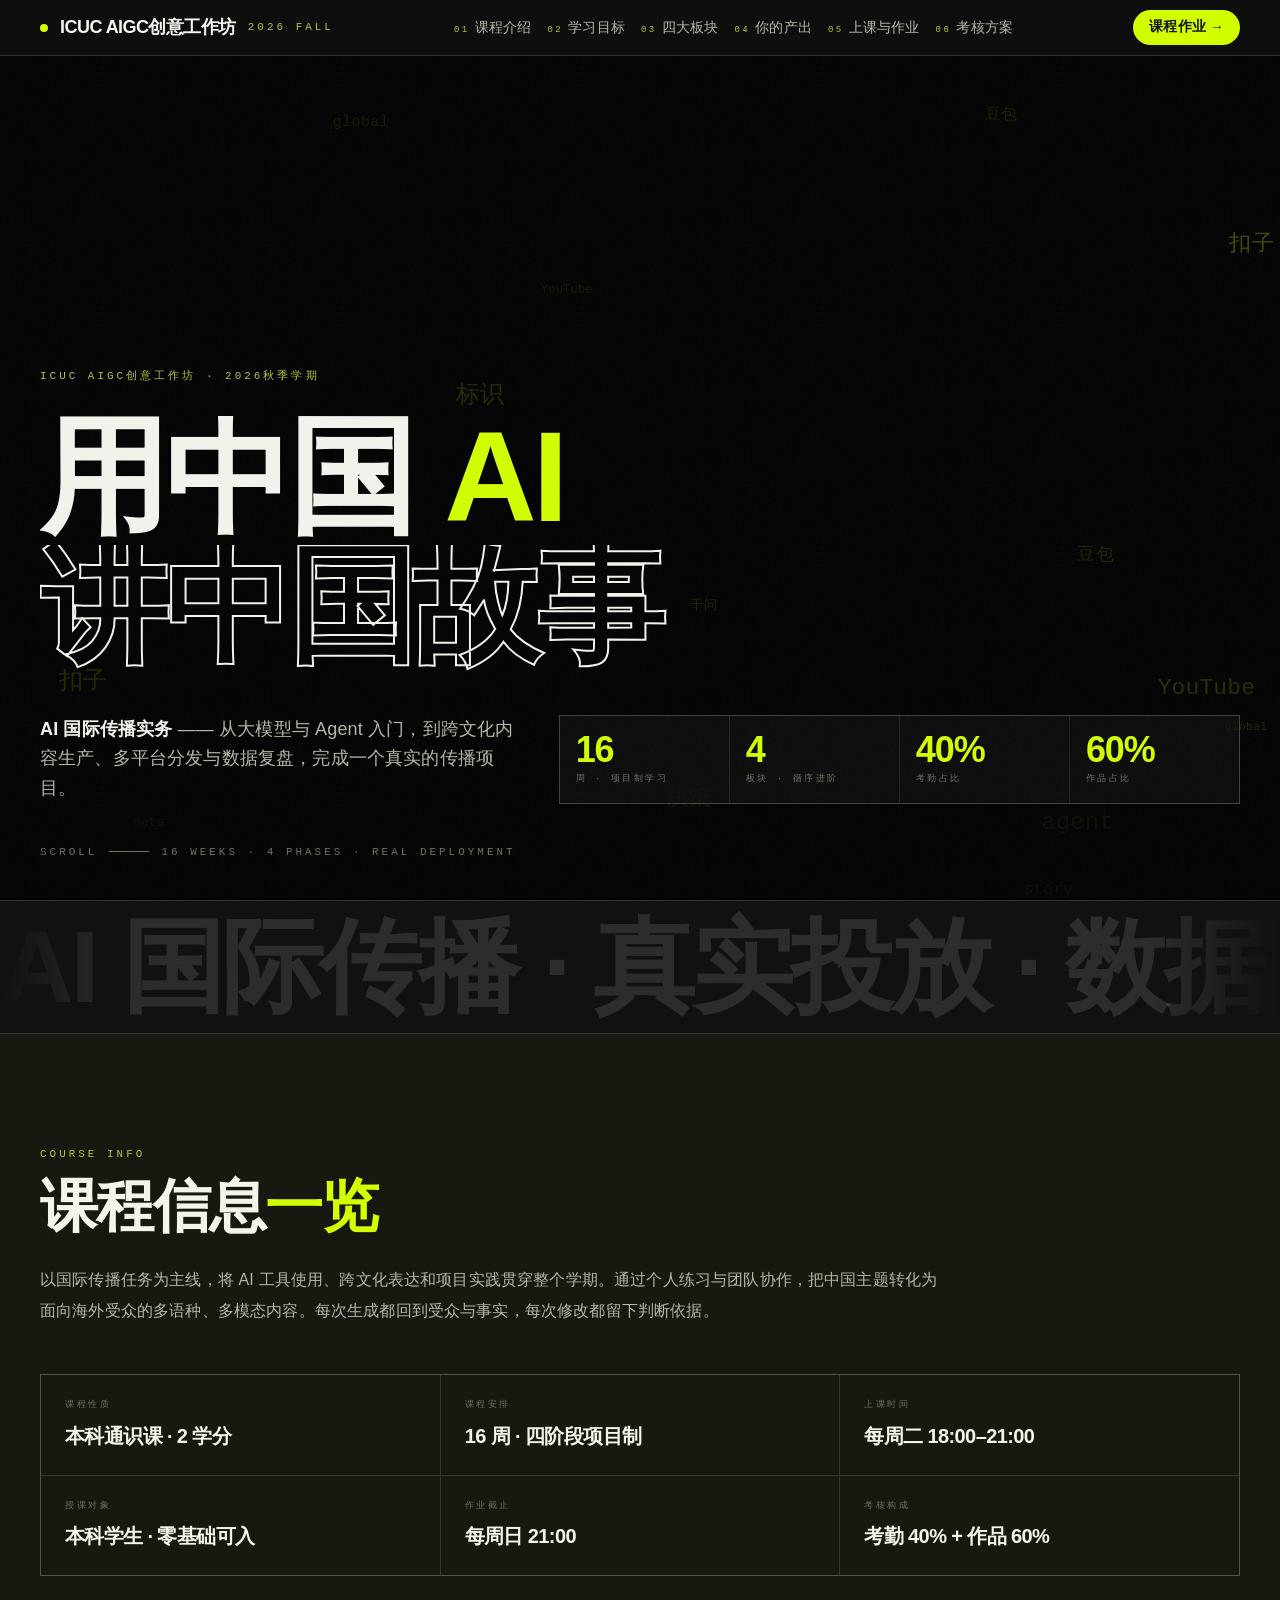
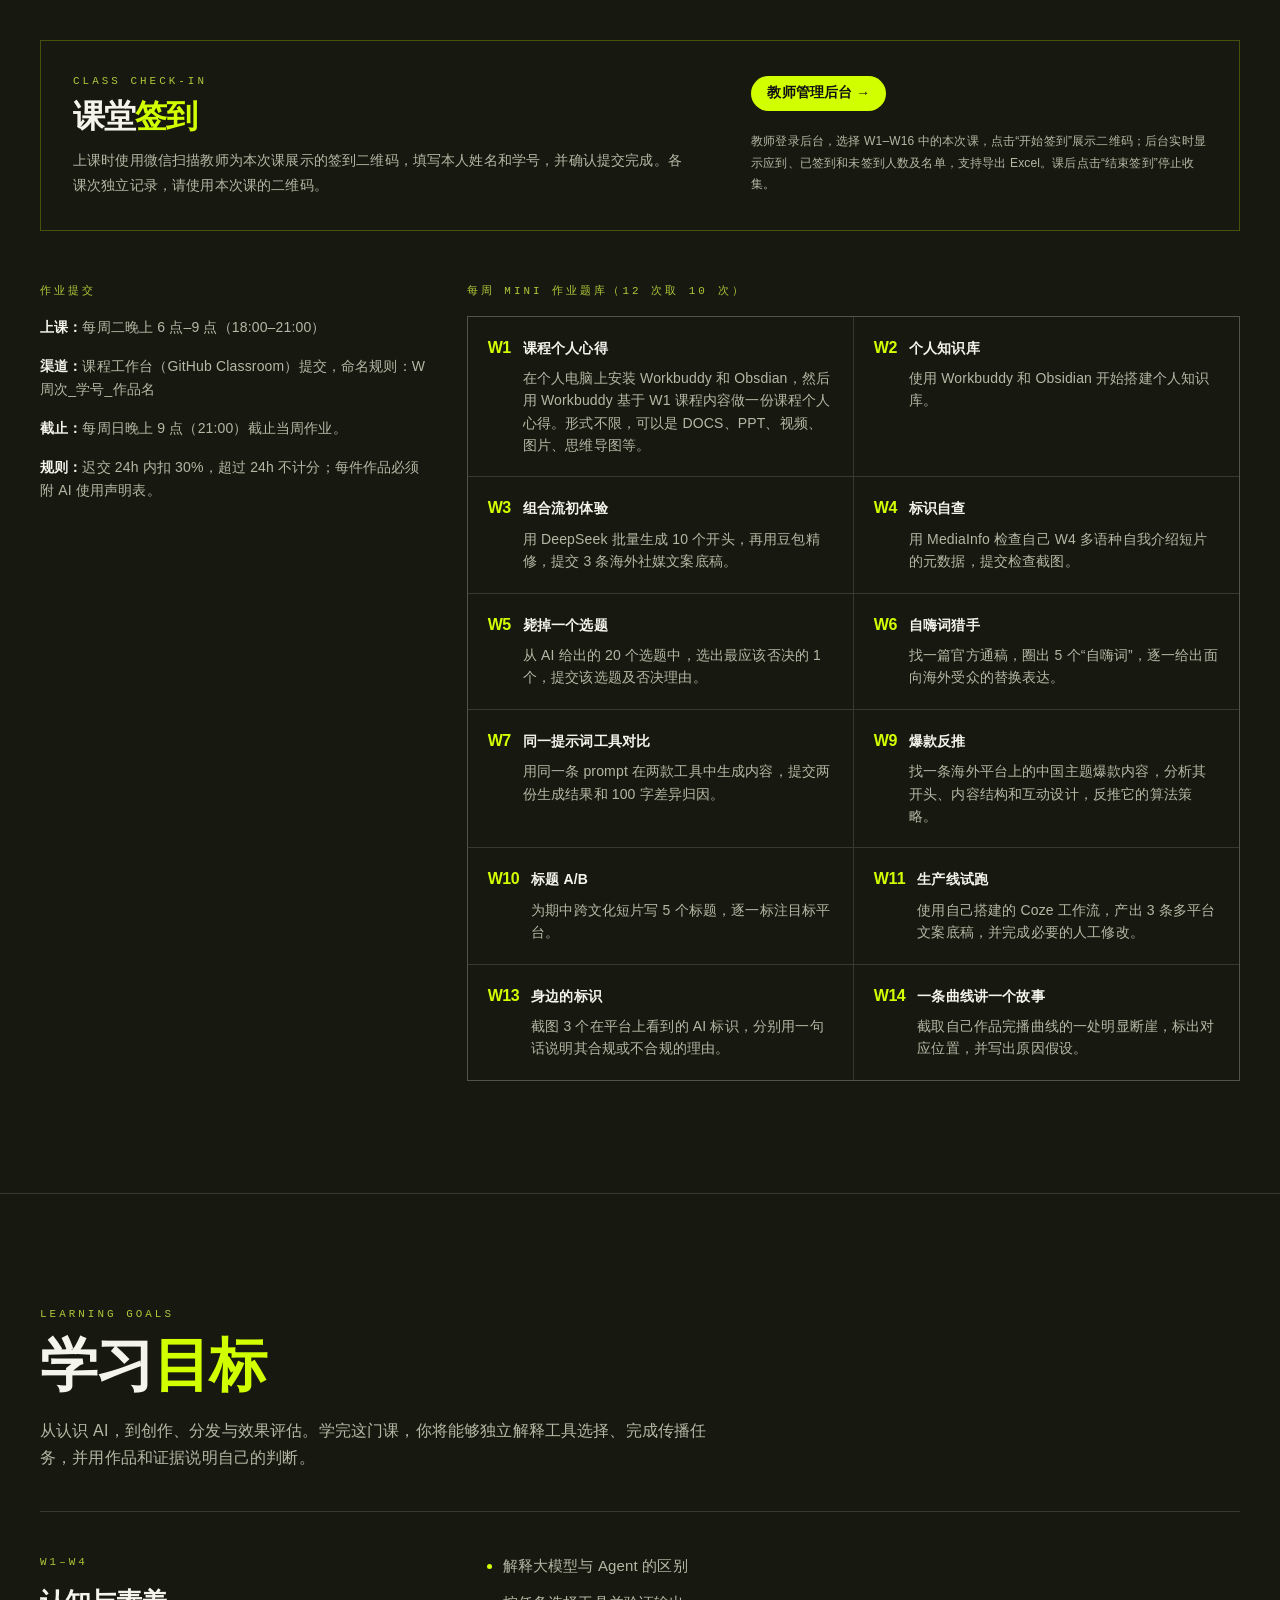
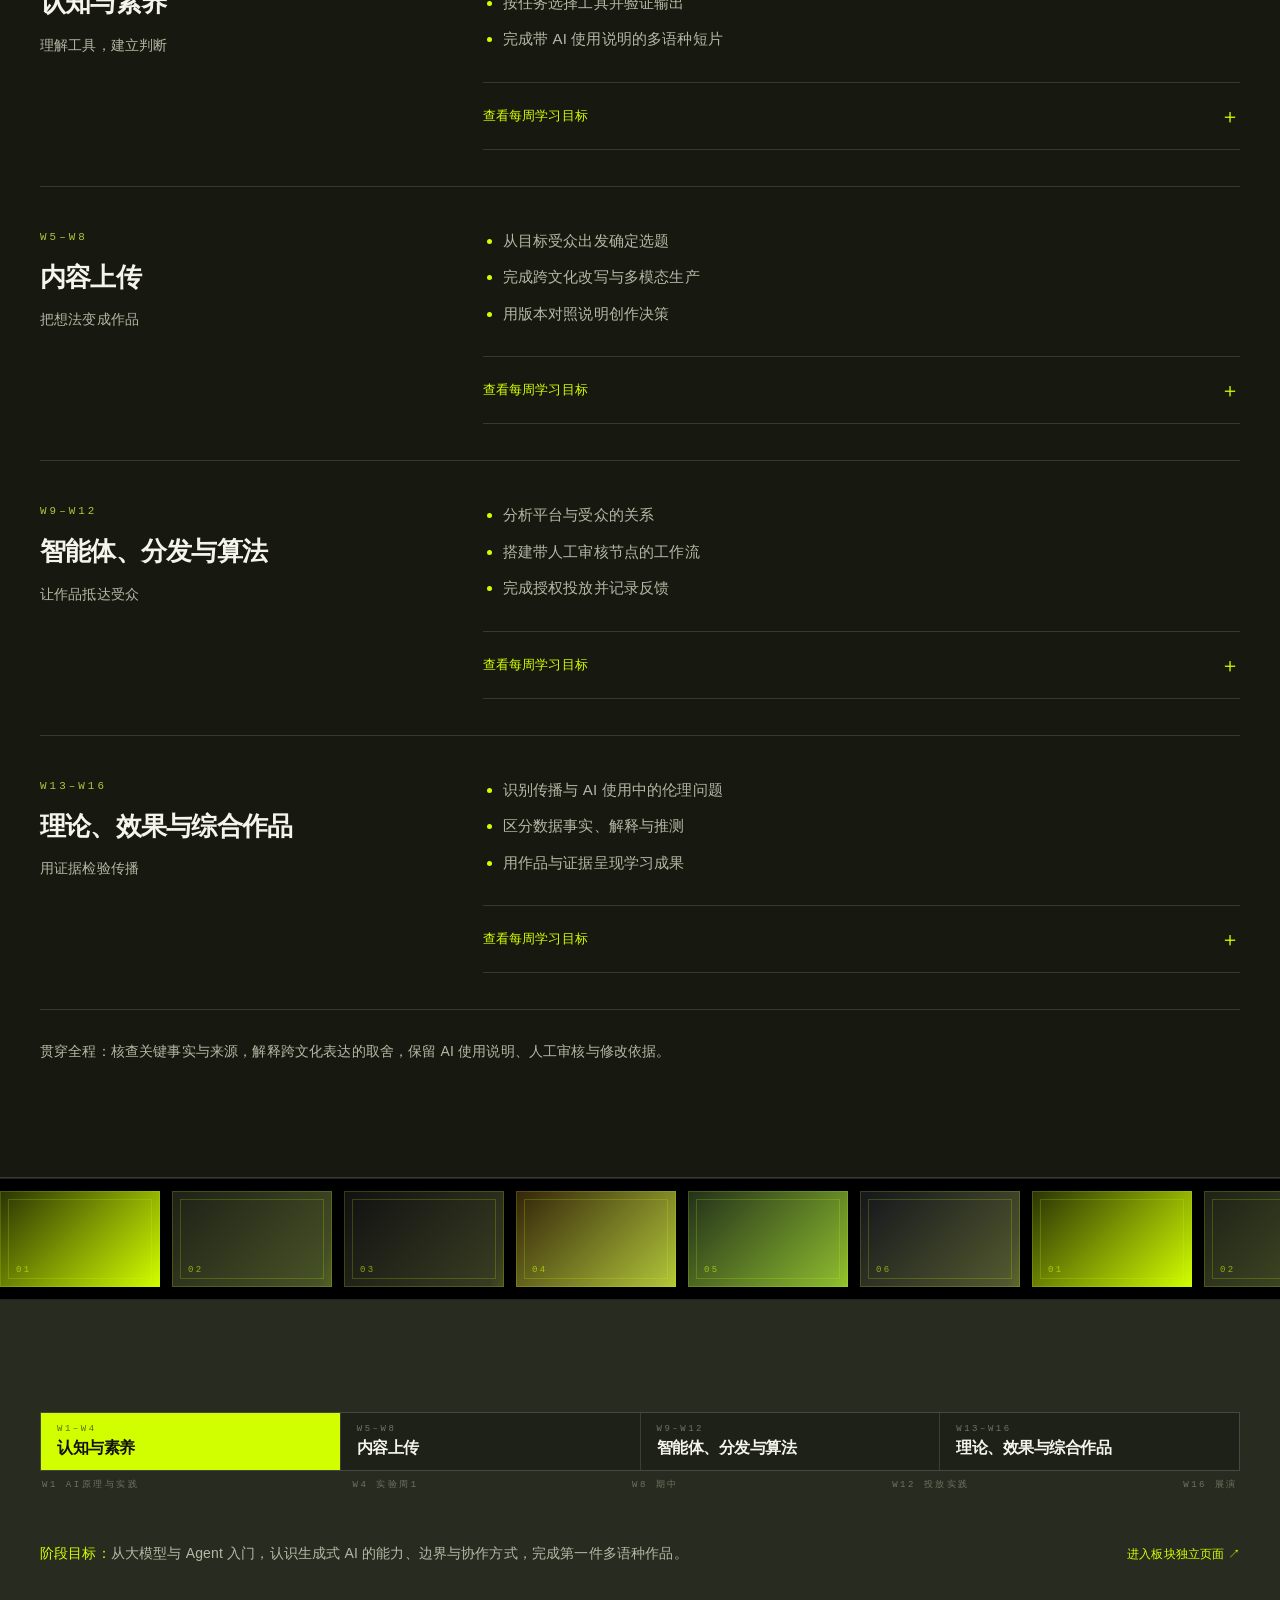
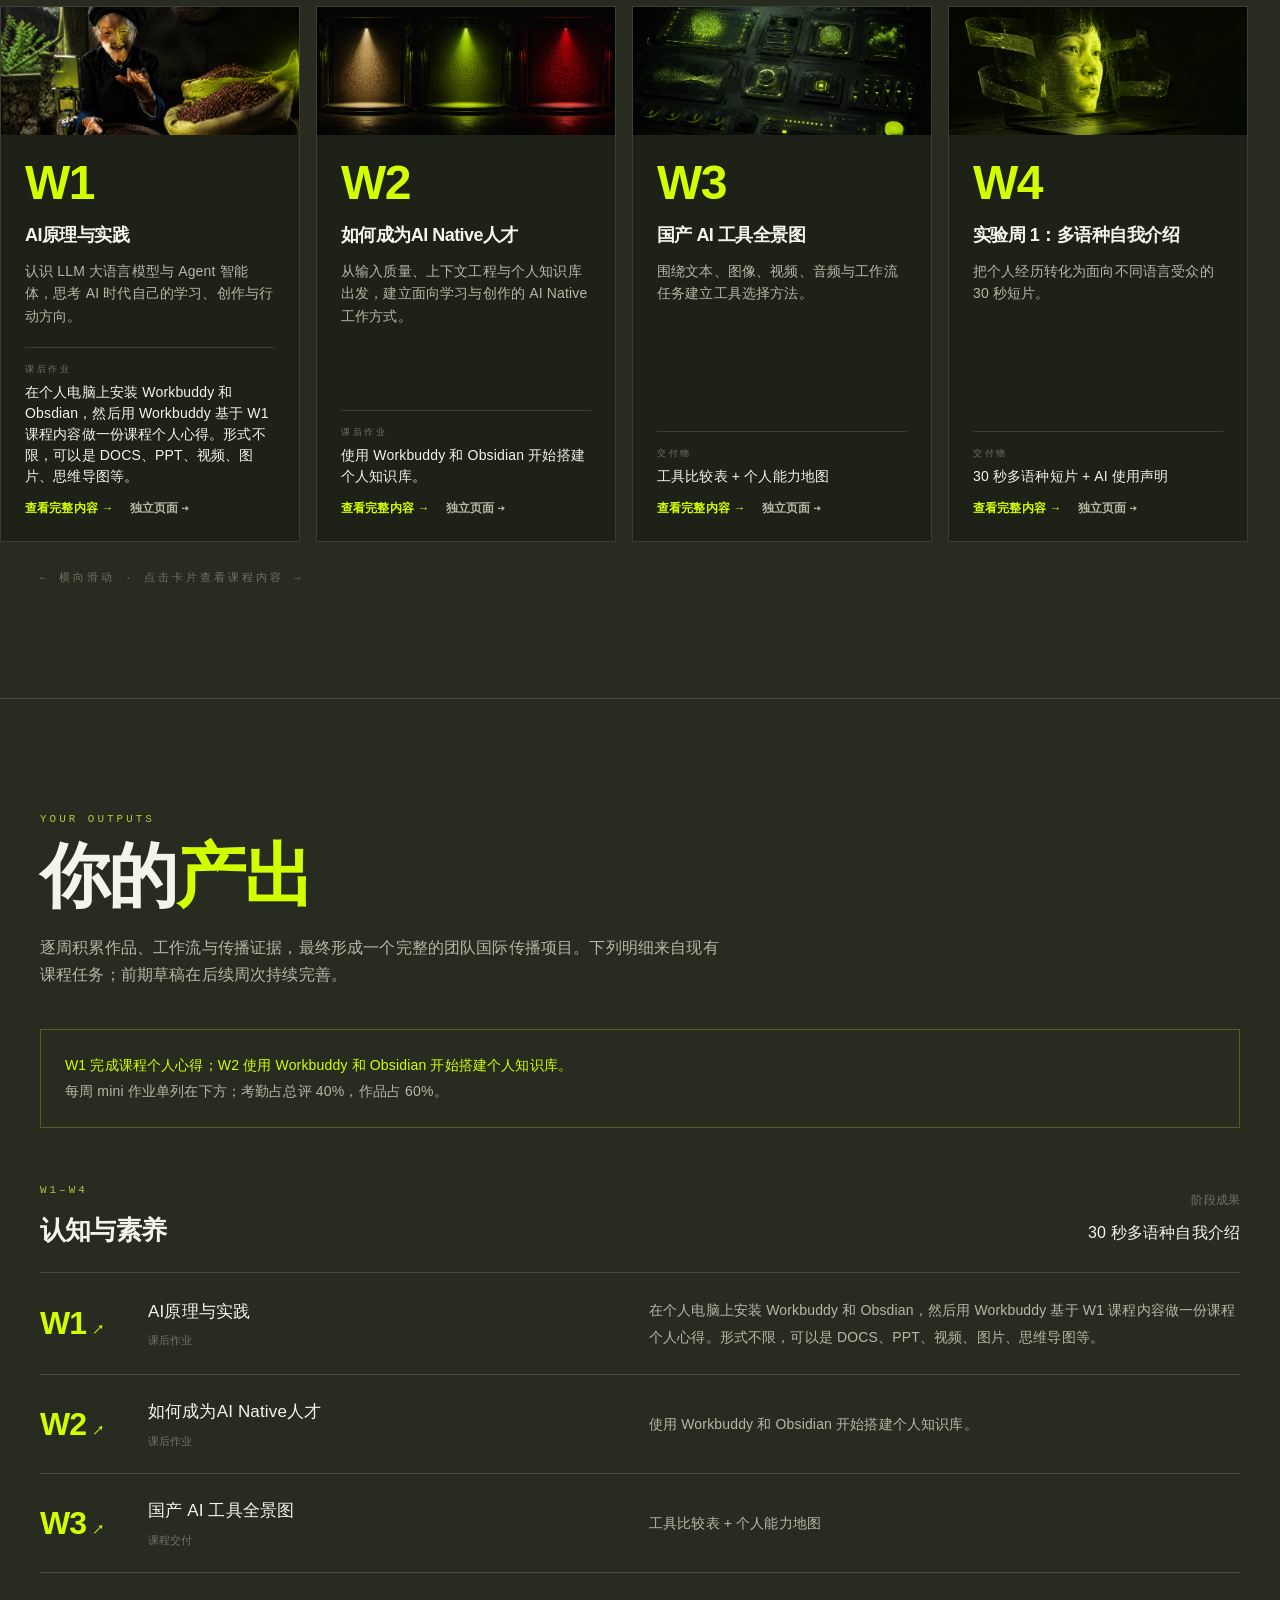
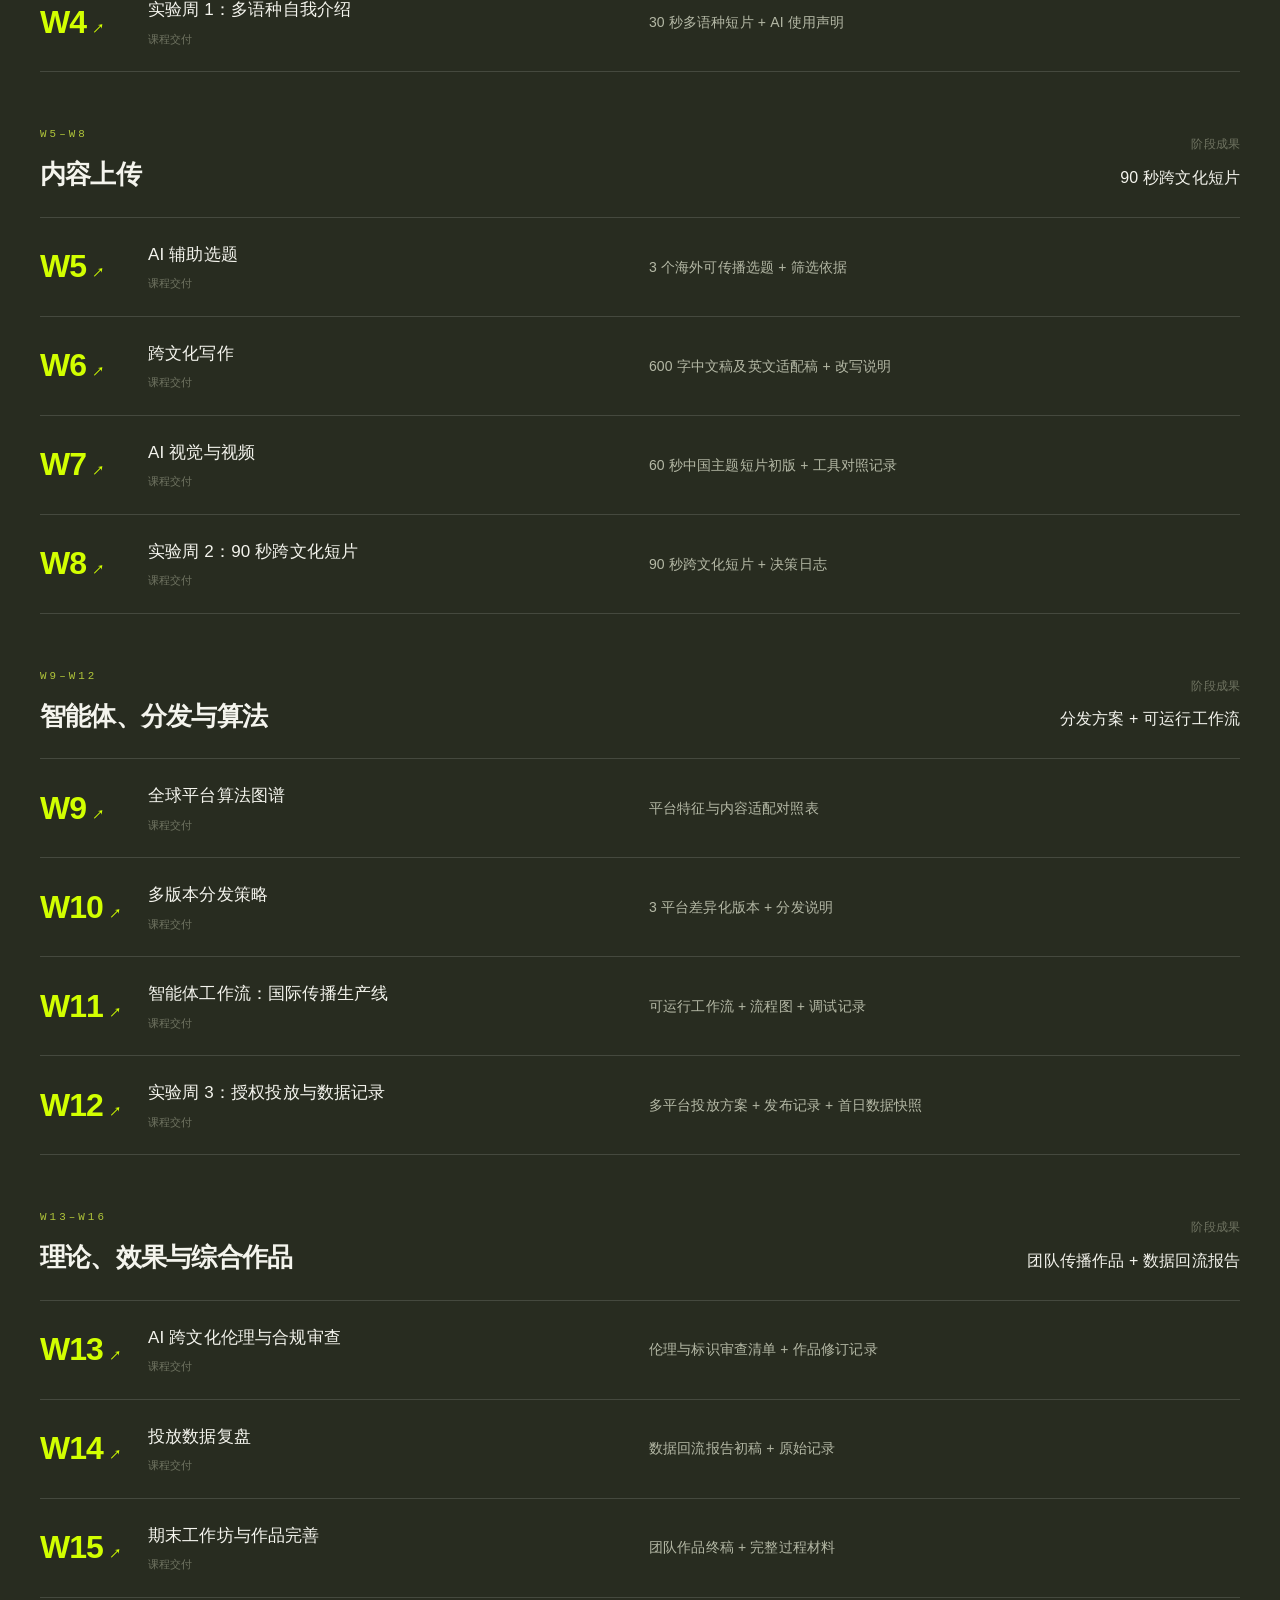
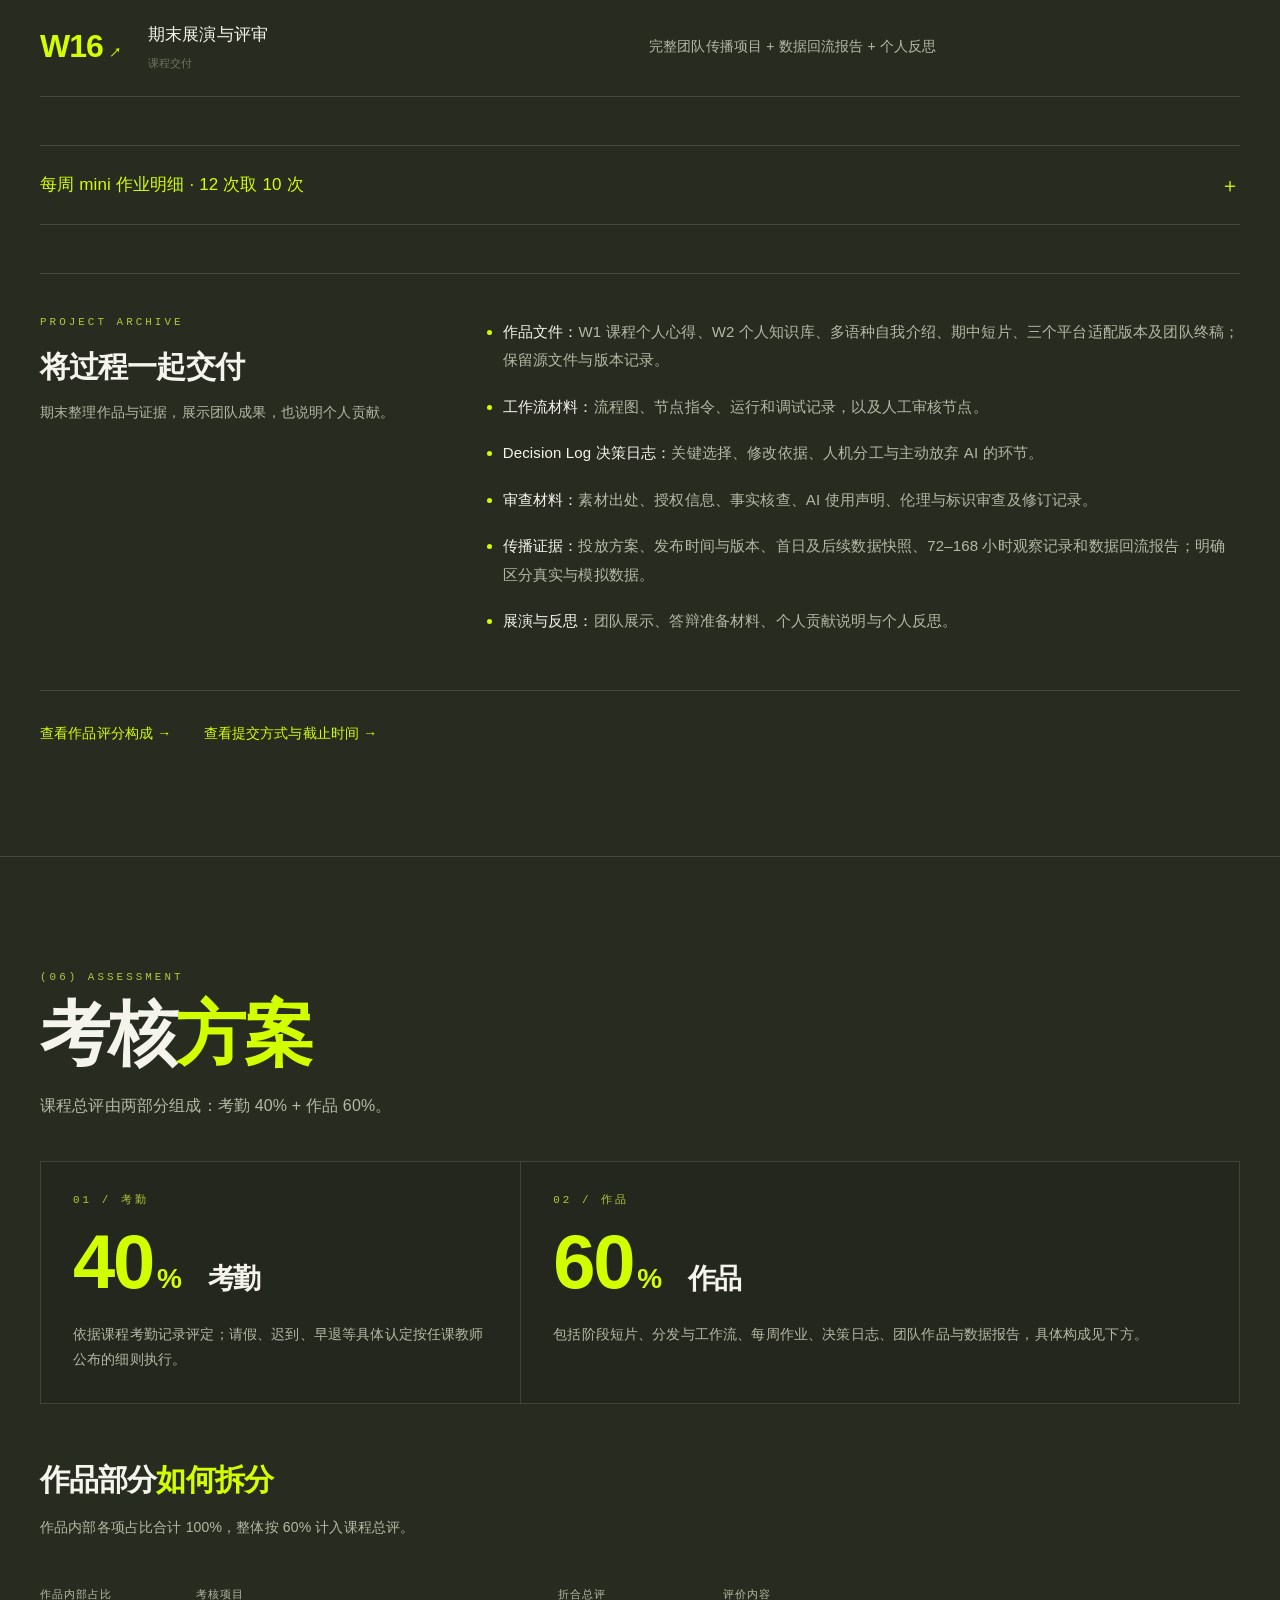
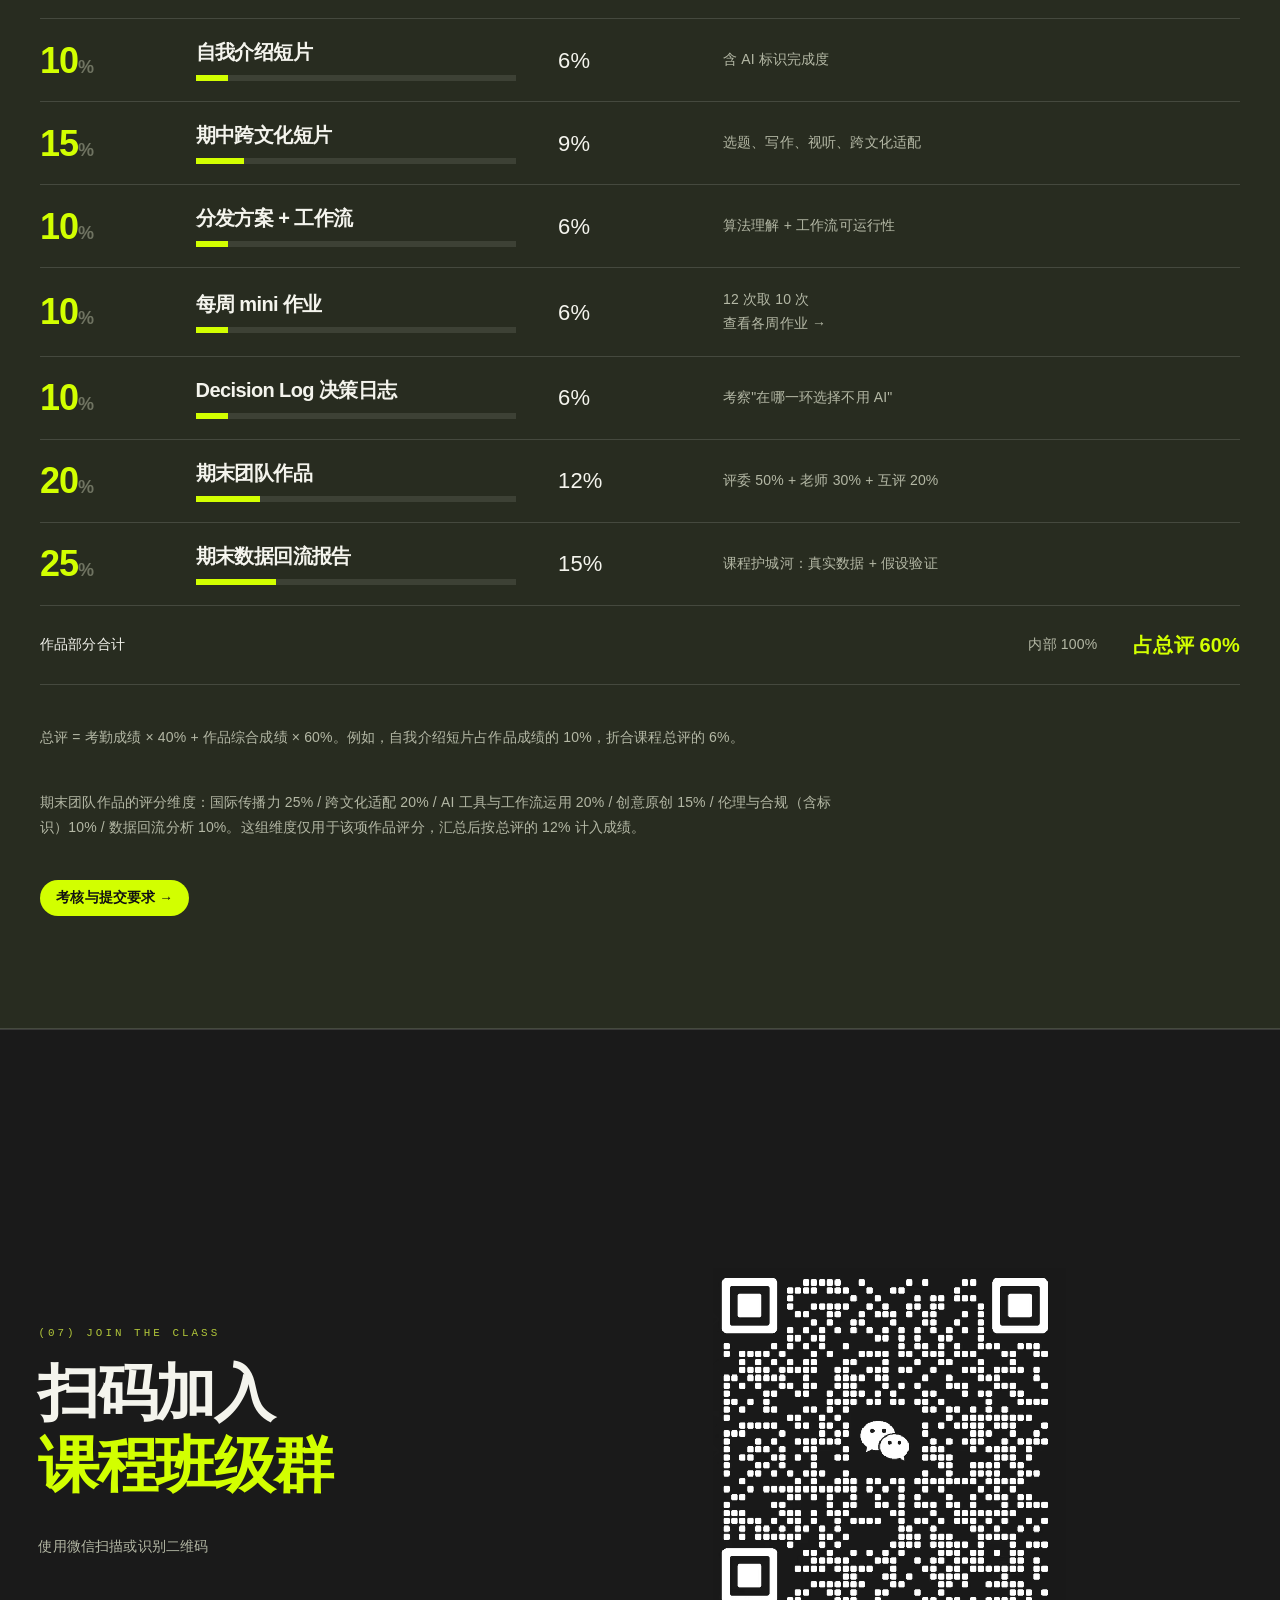
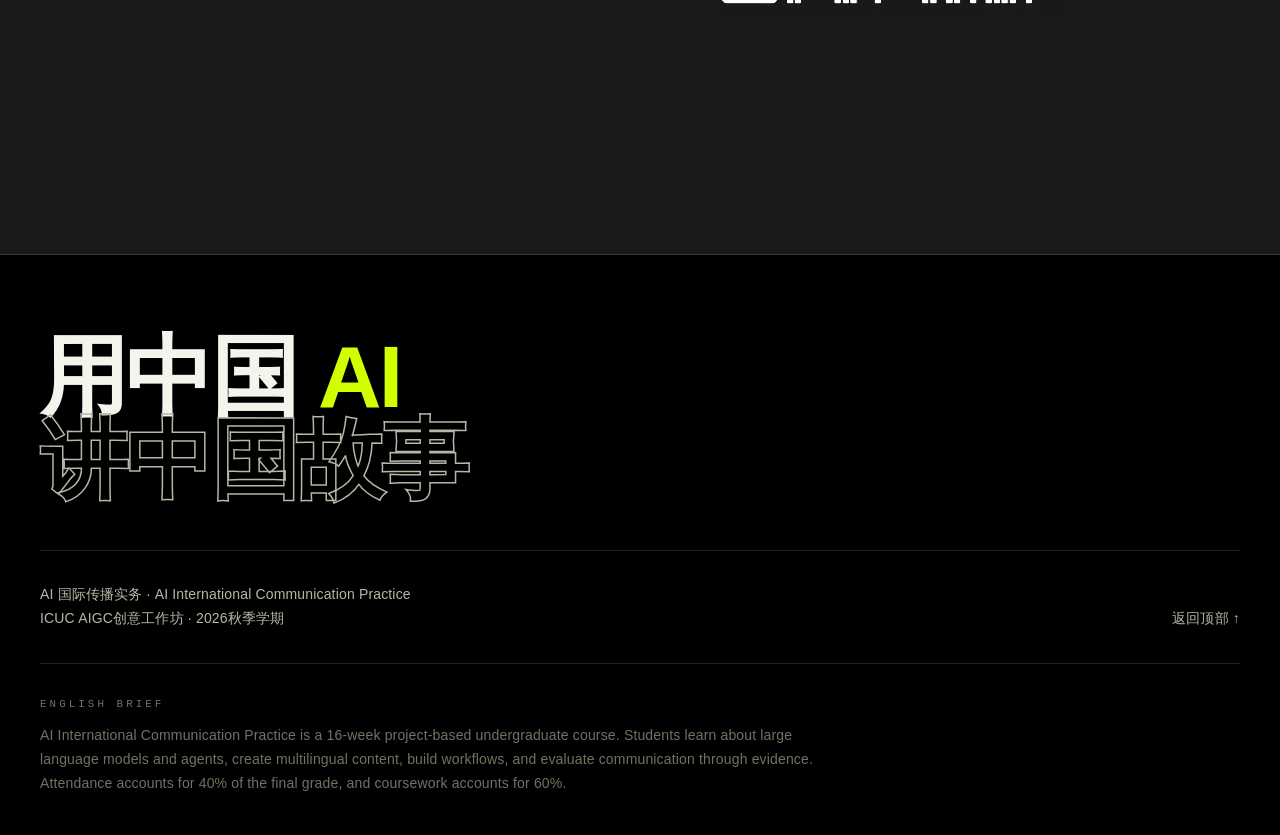
==== commit eea45fa3: "Match assessment notes to reference and clarify weekly mini assignments" ====
--- a/index.html
+++ b/index.html
@@ -1 +1 @@
-<!doctype html><html lang="zh-CN"><head><meta charset="utf-8"><meta name="viewport" content="width=device-width,initial-scale=1"><title>课程介绍 · AI 国际传播实务</title><meta name="description" content="AI 国际传播实务：认知与素养、内容上传、智能体、分发与算法、理论、效果与综合作品。"><link rel="stylesheet" href="assets/original.css"><link rel="stylesheet" href="assets/original-look.css?v=10"><script src="assets/original-motion.js?v=4" defer></script><noscript><style>.reveal,.mask-line>span{opacity:1!important;transform:none!important}.phase-panel[hidden]{display:block!important}</style></noscript></head><body><a class="skip-link" href="#main">跳到正文</a><div class="scroll-progress" aria-hidden="true"><i></i></div><header class="original-header"><a class="brand-link" href="index.html#top"><span class="dot-live"></span><span class="font-display">ICUC AIGC创意工作坊</span><small class="d-mono">2026 FALL</small></a><nav class="desktop-nav" aria-label="主导航"><a class="u-link" href="index.html#info"><span class="d-mono">01</span>课程介绍</a><a class="u-link" href="index.html#learning-goals"><span class="d-mono">02</span>学习目标</a><a class="u-link" href="index.html#syllabus"><span class="d-mono">03</span>四大板块</a><a class="u-link" href="index.html#your-outputs"><span class="d-mono">04</span>你的产出</a><a class="u-link" href="index.html#assignments"><span class="d-mono">05</span>上课与作业</a><a class="u-link" href="index.html#assessment"><span class="d-mono">06</span>考核方案</a></nav><div class="nav-actions"><a class="btn-lime nav-cta" href="index.html#assignments">课程作业 →</a><button class="menu-trigger" aria-label="打开菜单" aria-expanded="false">☰</button></div></header><dialog class="mobile-menu" aria-label="导航菜单"><div class="dialog-top"><b class="font-display">ICUC AIGC创意工作坊</b><button data-close aria-label="关闭菜单">✕</button></div><nav><a class="u-link" href="index.html#info"><span class="d-mono">01</span>课程介绍</a><a class="u-link" href="index.html#learning-goals"><span class="d-mono">02</span>学习目标</a><a class="u-link" href="index.html#syllabus"><span class="d-mono">03</span>四大板块</a><a class="u-link" href="index.html#your-outputs"><span class="d-mono">04</span>你的产出</a><a class="u-link" href="index.html#assignments"><span class="d-mono">05</span>上课与作业</a><a class="u-link" href="index.html#assessment"><span class="d-mono">06</span>考核方案</a></nav></dialog><main id="main"><section id="top" class="original-hero"><canvas class="data-rain" aria-hidden="true"></canvas><div class="hero-shade"></div><div class="hero-inner"><p class="d-mono mb-8">ICUC AIGC创意工作坊 · 2026秋季学期</p><h1 class="font-display hero-title"><span class="mask-line"><span style="animation-delay:.1s">用中国 <span style="color:var(--lime)">AI</span></span></span><span class="mask-line"><span class="outline" style="animation-delay:.28s">讲中国故事</span></span></h1><div class="hero-bottom"><p><b>AI 国际传播实务</b> —— 从大模型与 Agent 入门，到跨文化内容生产、多平台分发与数据复盘，完成一个真实的传播项目。</p><div class="hero-stats"><div><strong class="font-display" data-count="16">16</strong><span class="d-mono-dim">周 · 项目制学习</span></div><div><strong class="font-display" data-count="4">4</strong><span class="d-mono-dim">板块 · 循序进阶</span></div><div><strong class="font-display" data-count="40%">40%</strong><span class="d-mono-dim">考勤占比</span></div><div><strong class="font-display" data-count="60%">60%</strong><span class="d-mono-dim">作品占比</span></div></div></div><div class="hero-scroll d-mono-dim"><span>SCROLL</span><i></i><span>16 WEEKS · 4 PHASES · REAL DEPLOYMENT</span></div></div></section><div class="original-marquee" aria-hidden="true"><div class="marquee-track font-display"><span>AI 国际传播 · 真实投放 · 数据回流 · 用中国 AI 讲中国故事 · </span><span>AI 国际传播 · 真实投放 · 数据回流 · 用中国 AI 讲中国故事 · </span></div></div><section id="info" class="original-section info-section"><div class="d-mono mb-4 reveal">COURSE INFO</div><h2 class="d-title section-title mb-6 reveal">课程信息<span style="color:var(--lime)">一览</span></h2><p class="intro-copy reveal">以国际传播任务为主线，将 AI 工具使用、跨文化表达和项目实践贯穿整个学期。通过个人练习与团队协作，把中国主题转化为面向海外受众的多语种、多模态内容。每次生成都回到受众与事实，每次修改都留下判断依据。</p><div class="info-grid"><div class="reveal"><div class="d-mono-dim mb-2">课程性质</div><strong class="d-title">本科通识课 · 2 学分</strong></div><div class="reveal"><div class="d-mono-dim mb-2">课程安排</div><strong class="d-title">16 周 · 四阶段项目制</strong></div><div class="reveal"><div class="d-mono-dim mb-2">上课时间</div><strong class="d-title">每周二 18:00–21:00</strong></div><div class="reveal"><div class="d-mono-dim mb-2">授课对象</div><strong class="d-title">本科学生 · 零基础可入</strong></div><div class="reveal"><div class="d-mono-dim mb-2">作业截止</div><strong class="d-title">每周日 21:00</strong></div><div class="reveal"><div class="d-mono-dim mb-2">考核构成</div><strong class="d-title">考勤 40% + 作品 60%</strong></div></div><div id="assignments" class="assignment-area"><div class="attendance-entry reveal"><div><div class="d-mono mb-3">CLASS CHECK-IN</div><h3 class="d-title">课堂<span style="color:var(--lime)">签到</span></h3><p>上课时使用微信扫描教师为本次课展示的签到二维码，填写本人姓名和学号，并确认提交完成。各课次独立记录，请使用本次课的二维码。</p></div><div class="attendance-actions"><a class="btn-lime" href="https://icuc-aigc-attendance.akon-mar.chatgpt.site/admin">教师管理后台 →</a><small>教师登录后台，选择 W1–W16 中的本次课，点击“开始签到”展示二维码；后台实时显示应到、已签到和未签到人数及名单，支持导出 Excel。课后点击“结束签到”停止收集。</small></div></div><div class="assignment-rules reveal"><div class="d-mono mb-4">作业提交</div><p><b>上课：</b>每周二晚上 6 点–9 点（18:00–21:00）</p><p><b>渠道：</b>课程工作台（GitHub Classroom）提交，命名规则：W周次_学号_作品名</p><p><b>截止：</b>每周日晚上 9 点（21:00）截止当周作业。</p><p><b>规则：</b>迟交 24h 内扣 30%，超过 24h 不计分；每件作品必须附 AI 使用声明表。</p></div><div><div class="d-mono mb-4 reveal">每周 mini 作业题库（当前共 12 次）</div><div class="mini-grid"><div class="mini-item reveal"><b class="font-display">W1</b><span>在个人电脑上安装 Workbuddy 和 Obsdian，然后用 Workbuddy 基于 W1 课程内容做一份课程个人心得。形式不限，可以是 DOCS、PPT、视频、图片、思维导图等。</span></div><div class="mini-item reveal"><b class="font-display">W2</b><span>使用 Workbuddy 和 Obsidian 开始搭建个人知识库。</span></div><div class="mini-item reveal"><b class="font-display">W3</b><span>组合流初体验：DeepSeek 批量 10 开头 → 豆包精修 2 个，产出 3 条文案底稿</span></div><div class="mini-item reveal"><b class="font-display">W4</b><span>标识自查：用 MediaInfo 检查自己 W4 作品的元数据，截图存档</span></div><div class="mini-item reveal"><b class="font-display">W5</b><span>毙掉一个选题：从 AI 给的 20 个选题里毙掉最典型的 1 个并写理由</span></div><div class="mini-item reveal"><b class="font-display">W6</b><span>自嗨词猎手：找一篇官方通稿，圈出 5 个自嗨词并给出海外版替换</span></div><div class="mini-item reveal"><b class="font-display">W7</b><span>一条 prompt 走四家：同一 prompt 在两款工具生成，写 100 字差异归因</span></div><div class="mini-item reveal"><b class="font-display">W9</b><span>爆款反推：找一条海外平台中国主题爆款，反推它的算法策略</span></div><div class="mini-item reveal"><b class="font-display">W10</b><span>标题 A/B：为期中短片写 5 个标题，标注各自的目标平台</span></div><div class="mini-item reveal"><b class="font-display">W11</b><span>生产线试跑：用你的 Coze 工作流产出 3 条多平台文案底稿</span></div><div class="mini-item reveal"><b class="font-display">W13</b><span>身边的标识：截图 3 个你在平台上看到的 AI 标识（合规/不合规各分析一句）</span></div><div class="mini-item reveal"><b class="font-display">W14</b><span>一条曲线讲一个故事：截取你的完播曲线一个断崖，写出归因假设</span></div></div></div></div></section><section id="learning-goals" class="original-section info-section outcomes-section" aria-labelledby="learning-goals-title"><div class="d-mono mb-4 reveal">LEARNING GOALS</div><h2 id="learning-goals-title" class="d-title section-title mb-6 reveal">学习<span style="color:var(--lime)">目标</span></h2><p class="section-desc reveal">从认识 AI，到创作、分发与效果评估。学完这门课，你将能够独立解释工具选择、完成传播任务，并用作品和证据说明自己的判断。</p><div class="goal-ledger"><article class="goal-phase reveal"><div class="goal-phase-heading"><span class="d-mono">W1–W4</span><h3 class="d-title">认知与素养</h3><p>理解工具，建立判断</p></div><div><ul class="outcome-list"><li>解释大模型与 Agent 的区别</li><li>按任务选择工具并验证输出</li><li>完成带 AI 使用说明的多语种短片</li></ul><details class="outcome-details"><summary>查看每周学习目标<span aria-hidden="true">＋</span></summary><div class="weekly-goals"><div class="weekly-goal"><a class="d-mono" href="phase-1.html#week-1">W1 ↗</a><div><h4>AI原理与实践</h4><ul class="outcome-list"><li>理解什么是 LLM 大语言模型</li><li>理解什么是 Agent 智能体及其与 LLM 的关系</li><li>思考 AI 时代自己该怎么做，并形成个人心得</li></ul></div></div><div class="weekly-goal"><a class="d-mono" href="phase-1.html#week-2">W2 ↗</a><div><h4>如何成为AI Native人才</h4><ul class="outcome-list"><li>理解输入质量对 AI 输出的影响</li><li>学会围绕任务组织和提供上下文</li><li>使用 Workbuddy 和 Obsidian 开始搭建个人知识库</li><li>整理可复用的个人上线文仓库</li></ul></div></div><div class="weekly-goal"><a class="d-mono" href="phase-1.html#week-3">W3 ↗</a><div><h4>国产 AI 工具全景图</h4><ul class="outcome-list"><li>建立任务与工具的对应关系</li><li>用统一材料比较工具输出</li><li>说明选择依据与使用限制</li></ul></div></div><div class="weekly-goal"><a class="d-mono" href="phase-1.html#week-4">W4 ↗</a><div><h4>实验周 1：多语种自我介绍</h4><ul class="outcome-list"><li>完成中文与外语的受众适配</li><li>串联文案、配音、字幕和剪辑</li><li>说明作品中的 AI 使用环节</li></ul></div></div></div></details></div></article><article class="goal-phase reveal"><div class="goal-phase-heading"><span class="d-mono">W5–W8</span><h3 class="d-title">内容上传</h3><p>把想法变成作品</p></div><div><ul class="outcome-list"><li>从目标受众出发确定选题</li><li>完成跨文化改写与多模态生产</li><li>用版本对照说明创作决策</li></ul><details class="outcome-details"><summary>查看每周学习目标<span aria-hidden="true">＋</span></summary><div class="weekly-goals"><div class="weekly-goal"><a class="d-mono" href="phase-2.html#week-5">W5 ↗</a><div><h4>AI 辅助选题</h4><ul class="outcome-list"><li>区分主题、选题和叙事角度</li><li>从材料中提出可核实的选题</li><li>给出选题筛选理由</li></ul></div></div><div class="weekly-goal"><a class="d-mono" href="phase-2.html#week-6">W6 ↗</a><div><h4>跨文化写作</h4><ul class="outcome-list"><li>识别受众已有知识与理解障碍</li><li>调整叙事开头和解释方式</li><li>保留事实的一致性</li></ul></div></div><div class="weekly-goal"><a class="d-mono" href="phase-2.html#week-7">W7 ↗</a><div><h4>AI 视觉与视频</h4><ul class="outcome-list"><li>从脚本拆出可制作镜头</li><li>比较视觉与视频工具的表现</li><li>保持人物、画面和声音一致</li></ul></div></div><div class="weekly-goal"><a class="d-mono" href="phase-2.html#week-8">W8 ↗</a><div><h4>实验周 2：90 秒跨文化短片</h4><ul class="outcome-list"><li>形成完整的跨文化叙事</li><li>完成多模态协同与质量检查</li><li>用决策日志解释人机分工</li></ul></div></div></div></details></div></article><article class="goal-phase reveal"><div class="goal-phase-heading"><span class="d-mono">W9–W12</span><h3 class="d-title">智能体、分发与算法</h3><p>让作品抵达受众</p></div><div><ul class="outcome-list"><li>分析平台与受众的关系</li><li>搭建带人工审核节点的工作流</li><li>完成授权投放并记录反馈</li></ul><details class="outcome-details"><summary>查看每周学习目标<span aria-hidden="true">＋</span></summary><div class="weekly-goals"><div class="weekly-goal"><a class="d-mono" href="phase-3.html#week-9">W9 ↗</a><div><h4>全球平台算法图谱</h4><ul class="outcome-list"><li>比较平台的内容形态与受众场景</li><li>辨认常见传播指标</li><li>形成平台适配假设</li></ul></div></div><div class="weekly-goal"><a class="d-mono" href="phase-3.html#week-10">W10 ↗</a><div><h4>多版本分发策略</h4><ul class="outcome-list"><li>保持核心事实一致</li><li>调整标题、封面和前几秒表达</li><li>提出可验证的版本比较方案</li></ul></div></div><div class="weekly-goal"><a class="d-mono" href="phase-3.html#week-11">W11 ↗</a><div><h4>智能体工作流：国际传播生产线</h4><ul class="outcome-list"><li>连接输入、处理、工具和输出节点</li><li>加入质量检查与失败处理</li><li>保留人工终审节点</li></ul></div></div><div class="weekly-goal"><a class="d-mono" href="phase-3.html#week-12">W12 ↗</a><div><h4>实验周 3：授权投放与数据记录</h4><ul class="outcome-list"><li>完成发布前审查</li><li>执行授权范围内的投放方案</li><li>记录时间、版本与数据口径</li></ul></div></div></div></details></div></article><article class="goal-phase reveal"><div class="goal-phase-heading"><span class="d-mono">W13–W16</span><h3 class="d-title">理论、效果与综合作品</h3><p>用证据检验传播</p></div><div><ul class="outcome-list"><li>识别传播与 AI 使用中的伦理问题</li><li>区分数据事实、解释与推测</li><li>用作品与证据呈现学习成果</li></ul><details class="outcome-details"><summary>查看每周学习目标<span aria-hidden="true">＋</span></summary><div class="weekly-goals"><div class="weekly-goal"><a class="d-mono" href="phase-4.html#week-13">W13 ↗</a><div><h4>AI 跨文化伦理与合规审查</h4><ul class="outcome-list"><li>识别偏见、隐私与真实性问题</li><li>核查素材授权和 AI 使用说明</li><li>提出可执行的修订意见</li></ul></div></div><div class="weekly-goal"><a class="d-mono" href="phase-4.html#week-14">W14 ↗</a><div><h4>投放数据复盘</h4><ul class="outcome-list"><li>按统一口径整理数据</li><li>区分发现、解释与因果结论</li><li>提出有证据支持的修改建议</li></ul></div></div><div class="weekly-goal"><a class="d-mono" href="phase-4.html#week-15">W15 ↗</a><div><h4>期末工作坊与作品完善</h4><ul class="outcome-list"><li>根据反馈完成关键修改</li><li>对齐作品与数据结论</li><li>准备有依据的展示与答辩</li></ul></div></div><div class="weekly-goal"><a class="d-mono" href="phase-4.html#week-16">W16 ↗</a><div><h4>期末展演与评审</h4><ul class="outcome-list"><li>清楚展示项目目标、作品和效果</li><li>回答人机协作与传播判断问题</li><li>总结个人贡献与可迁移能力</li></ul></div></div></div></details></div></article></div><p class="outcome-note reveal">贯穿全程：核查关键事实与来源，解释跨文化表达的取舍，保留 AI 使用说明、人工审核与修改依据。</p></section><div class="film-band" aria-hidden="true"><div class="film-track"><div class="film-frame" style="background:linear-gradient(135deg,#2a3305,#d2ff00)"><div class="film-border"></div><div class="film-shimmer"></div><span>01</span></div><div class="film-frame" style="background:linear-gradient(135deg,#1e2117,#4a5527)"><div class="film-border"></div><div class="film-shimmer"></div><span>02</span></div><div class="film-frame" style="background:linear-gradient(135deg,#111112,#3a3f22)"><div class="film-border"></div><div class="film-shimmer"></div><span>03</span></div><div class="film-frame" style="background:linear-gradient(135deg,#33240a,#b2c73a)"><div class="film-border"></div><div class="film-shimmer"></div><span>04</span></div><div class="film-frame" style="background:linear-gradient(135deg,#22301a,#8fbf2f)"><div class="film-border"></div><div class="film-shimmer"></div><span>05</span></div><div class="film-frame" style="background:linear-gradient(135deg,#14161c,#565c30)"><div class="film-border"></div><div class="film-shimmer"></div><span>06</span></div><div class="film-frame" style="background:linear-gradient(135deg,#2a3305,#d2ff00)"><div class="film-border"></div><div class="film-shimmer"></div><span>01</span></div><div class="film-frame" style="background:linear-gradient(135deg,#1e2117,#4a5527)"><div class="film-border"></div><div class="film-shimmer"></div><span>02</span></div><div class="film-frame" style="background:linear-gradient(135deg,#111112,#3a3f22)"><div class="film-border"></div><div class="film-shimmer"></div><span>03</span></div><div class="film-frame" style="background:linear-gradient(135deg,#33240a,#b2c73a)"><div class="film-border"></div><div class="film-shimmer"></div><span>04</span></div><div class="film-frame" style="background:linear-gradient(135deg,#22301a,#8fbf2f)"><div class="film-border"></div><div class="film-shimmer"></div><span>05</span></div><div class="film-frame" style="background:linear-gradient(135deg,#14161c,#565c30)"><div class="film-border"></div><div class="film-shimmer"></div><span>06</span></div><div class="film-frame" style="background:linear-gradient(135deg,#2a3305,#d2ff00)"><div class="film-border"></div><div class="film-shimmer"></div><span>01</span></div><div class="film-frame" style="background:linear-gradient(135deg,#1e2117,#4a5527)"><div class="film-border"></div><div class="film-shimmer"></div><span>02</span></div><div class="film-frame" style="background:linear-gradient(135deg,#111112,#3a3f22)"><div class="film-border"></div><div class="film-shimmer"></div><span>03</span></div><div class="film-frame" style="background:linear-gradient(135deg,#33240a,#b2c73a)"><div class="film-border"></div><div class="film-shimmer"></div><span>04</span></div><div class="film-frame" style="background:linear-gradient(135deg,#22301a,#8fbf2f)"><div class="film-border"></div><div class="film-shimmer"></div><span>05</span></div><div class="film-frame" style="background:linear-gradient(135deg,#14161c,#565c30)"><div class="film-border"></div><div class="film-shimmer"></div><span>06</span></div></div></div><section id="syllabus" class="original-section olive-section" aria-label="四大课程板块"><div class="section-front"><div class="reveal"><div class="phase-tabs" role="tablist" aria-label="四大课程板块"><button role="tab" id="phase-tab-1" aria-selected="true" aria-controls="phase-panel-1" tabindex="0" data-phase="1"><span class="d-mono-dim">W1–W4</span><span class="d-title">认知与素养</span></button><button role="tab" id="phase-tab-2" aria-selected="false" aria-controls="phase-panel-2" tabindex="-1" data-phase="2"><span class="d-mono-dim">W5–W8</span><span class="d-title">内容上传</span></button><button role="tab" id="phase-tab-3" aria-selected="false" aria-controls="phase-panel-3" tabindex="-1" data-phase="3"><span class="d-mono-dim">W9–W12</span><span class="d-title">智能体、分发与算法</span></button><button role="tab" id="phase-tab-4" aria-selected="false" aria-controls="phase-panel-4" tabindex="-1" data-phase="4"><span class="d-mono-dim">W13–W16</span><span class="d-title">理论、效果与综合作品</span></button></div><div class="phase-milestones d-mono-dim"><span>W1 AI原理与实践</span><span>W4 实验周1</span><span>W8 期中</span><span>W12 投放实践</span><span>W16 展演</span></div></div><div class="phase-panel" id="phase-panel-1" role="tabpanel" aria-labelledby="phase-tab-1" ><div class="phase-goal"><p><span style="color:var(--lime)">阶段目标：</span>从大模型与 Agent 入门，认识生成式 AI 的能力、边界与协作方式，完成第一件多语种作品。</p><a class="u-link" href="phase-1.html">进入板块独立页面 ↗</a></div><div class="week-strip"><div class="tilt"><article class="week-card reveal"><img src="assets/weeks/w1.jpg" alt="" loading="lazy"><div class="week-card-content"><span class="font-display week-n">W1</span><h4 class="d-title">AI原理与实践</h4><p>认识 LLM 大语言模型与 Agent 智能体，思考 AI 时代自己的学习、创作与行动方向。</p><div class="week-card-end"><div class="d-mono-dim">课后作业</div><p>在个人电脑上安装 Workbuddy 和 Obsdian，然后用 Workbuddy 基于 W1 课程内容做一份课程个人心得。形式不限，可以是 DOCS、PPT、视频、图片、思维导图等。</p><div class="card-links"><button class="u-link" data-week="1">查看完整内容 →</button><a class="u-link" href="phase-1.html#week-1">独立页面 ⇢</a></div></div></div></article></div><div class="tilt"><article class="week-card reveal"><img src="assets/weeks/w2.jpg" alt="" loading="lazy"><div class="week-card-content"><span class="font-display week-n">W2</span><h4 class="d-title">如何成为AI Native人才</h4><p>从输入质量、上下文工程与个人知识库出发，建立面向学习与创作的 AI Native 工作方式。</p><div class="week-card-end"><div class="d-mono-dim">课后作业</div><p>使用 Workbuddy 和 Obsidian 开始搭建个人知识库。</p><div class="card-links"><button class="u-link" data-week="2">查看完整内容 →</button><a class="u-link" href="phase-1.html#week-2">独立页面 ⇢</a></div></div></div></article></div><div class="tilt"><article class="week-card reveal"><img src="assets/weeks/w3.jpg" alt="" loading="lazy"><div class="week-card-content"><span class="font-display week-n">W3</span><h4 class="d-title">国产 AI 工具全景图</h4><p>围绕文本、图像、视频、音频与工作流任务建立工具选择方法。</p><div class="week-card-end"><div class="d-mono-dim">交付物</div><p>工具比较表 + 个人能力地图</p><div class="card-links"><button class="u-link" data-week="3">查看完整内容 →</button><a class="u-link" href="phase-1.html#week-3">独立页面 ⇢</a></div></div></div></article></div><div class="tilt"><article class="week-card reveal"><img src="assets/weeks/w4.jpg" alt="" loading="lazy"><div class="week-card-content"><span class="font-display week-n">W4</span><h4 class="d-title">实验周 1：多语种自我介绍</h4><p>把个人经历转化为面向不同语言受众的 30 秒短片。</p><div class="week-card-end"><div class="d-mono-dim">交付物</div><p>30 秒多语种短片 + AI 使用声明</p><div class="card-links"><button class="u-link" data-week="4">查看完整内容 →</button><a class="u-link" href="phase-1.html#week-4">独立页面 ⇢</a></div></div></div></article></div></div></div><div class="phase-panel" id="phase-panel-2" role="tabpanel" aria-labelledby="phase-tab-2" hidden><div class="phase-goal"><p><span style="color:var(--lime)">阶段目标：</span>围绕一个中国主题，完成选题、跨文化写作、分镜、生成、配音与剪辑，形成可展示的期中作品。</p><a class="u-link" href="phase-2.html">进入板块独立页面 ↗</a></div><div class="week-strip"><div class="tilt"><article class="week-card reveal"><img src="assets/weeks/w5.jpg" alt="" loading="lazy"><div class="week-card-content"><span class="font-display week-n">W5</span><h4 class="d-title">AI 辅助选题</h4><p>从受众兴趣与信息需求出发，找到中国主题的传播切口。</p><div class="week-card-end"><div class="d-mono-dim">交付物</div><p>3 个海外可传播选题 + 筛选依据</p><div class="card-links"><button class="u-link" data-week="5">查看完整内容 →</button><a class="u-link" href="phase-2.html#week-5">独立页面 ⇢</a></div></div></div></article></div><div class="tilt"><article class="week-card reveal"><img src="assets/weeks/w6.jpg" alt="" loading="lazy"><div class="week-card-content"><span class="font-display week-n">W6</span><h4 class="d-title">跨文化写作</h4><p>让信息在不同文化语境中被理解，而不是只完成字面翻译。</p><div class="week-card-end"><div class="d-mono-dim">交付物</div><p>600 字中文稿及英文适配稿 + 改写说明</p><div class="card-links"><button class="u-link" data-week="6">查看完整内容 →</button><a class="u-link" href="phase-2.html#week-6">独立页面 ⇢</a></div></div></div></article></div><div class="tilt"><article class="week-card reveal"><img src="assets/weeks/w7.jpg" alt="" loading="lazy"><div class="week-card-content"><span class="font-display week-n">W7</span><h4 class="d-title">AI 视觉与视频</h4><p>把文字脚本转化为分镜与声音，完成短片生产的第一轮闭环。</p><div class="week-card-end"><div class="d-mono-dim">交付物</div><p>60 秒中国主题短片初版 + 工具对照记录</p><div class="card-links"><button class="u-link" data-week="7">查看完整内容 →</button><a class="u-link" href="phase-2.html#week-7">独立页面 ⇢</a></div></div></div></article></div><div class="tilt"><article class="week-card reveal"><img src="assets/weeks/w8.jpg" alt="" loading="lazy"><div class="week-card-content"><span class="font-display week-n">W8</span><h4 class="d-title">实验周 2：90 秒跨文化短片</h4><p>整合前半程学习，完成有明确受众与叙事主线的期中作品。</p><div class="week-card-end"><div class="d-mono-dim">交付物</div><p>90 秒跨文化短片 + 决策日志</p><div class="card-links"><button class="u-link" data-week="8">查看完整内容 →</button><a class="u-link" href="phase-2.html#week-8">独立页面 ⇢</a></div></div></div></article></div></div></div><div class="phase-panel" id="phase-panel-3" role="tabpanel" aria-labelledby="phase-tab-3" hidden><div class="phase-goal"><p><span style="color:var(--lime)">阶段目标：</span>理解不同平台的内容呈现与分发逻辑，将单件作品改造成多平台版本，并用 Agent 工作流组织生产。</p><a class="u-link" href="phase-3.html">进入板块独立页面 ↗</a></div><div class="week-strip"><div class="tilt"><article class="week-card reveal"><img src="assets/weeks/w9.jpg" alt="" loading="lazy"><div class="week-card-content"><span class="font-display week-n">W9</span><h4 class="d-title">全球平台算法图谱</h4><p>从平台形态、观看场景与可观察数据理解分发逻辑。</p><div class="week-card-end"><div class="d-mono-dim">交付物</div><p>平台特征与内容适配对照表</p><div class="card-links"><button class="u-link" data-week="9">查看完整内容 →</button><a class="u-link" href="phase-3.html#week-9">独立页面 ⇢</a></div></div></div></article></div><div class="tilt"><article class="week-card reveal"><img src="assets/weeks/w10.jpg" alt="" loading="lazy"><div class="week-card-content"><span class="font-display week-n">W10</span><h4 class="d-title">多版本分发策略</h4><p>将同一核心内容改造成适合不同平台和观看场景的版本。</p><div class="week-card-end"><div class="d-mono-dim">交付物</div><p>3 平台差异化版本 + 分发说明</p><div class="card-links"><button class="u-link" data-week="10">查看完整内容 →</button><a class="u-link" href="phase-3.html#week-10">独立页面 ⇢</a></div></div></div></article></div><div class="tilt"><article class="week-card reveal"><img src="assets/weeks/w11.jpg" alt="" loading="lazy"><div class="week-card-content"><span class="font-display week-n">W11</span><h4 class="d-title">智能体工作流：国际传播生产线</h4><p>在前期学习的基础上，搭建可以运行和检查的生产流程。</p><div class="week-card-end"><div class="d-mono-dim">交付物</div><p>可运行工作流 + 流程图 + 调试记录</p><div class="card-links"><button class="u-link" data-week="11">查看完整内容 →</button><a class="u-link" href="phase-3.html#week-11">独立页面 ⇢</a></div></div></div></article></div><div class="tilt"><article class="week-card reveal"><img src="assets/weeks/w12.jpg" alt="" loading="lazy"><div class="week-card-content"><span class="font-display week-n">W12</span><h4 class="d-title">实验周 3：授权投放与数据记录</h4><p>把作品带入传播场景，建立从发布到反馈的记录链条。</p><div class="week-card-end"><div class="d-mono-dim">交付物</div><p>多平台投放方案 + 发布记录 + 首日数据快照</p><div class="card-links"><button class="u-link" data-week="12">查看完整内容 →</button><a class="u-link" href="phase-3.html#week-12">独立页面 ⇢</a></div></div></div></article></div></div></div><div class="phase-panel" id="phase-panel-4" role="tabpanel" aria-labelledby="phase-tab-4" hidden><div class="phase-goal"><p><span style="color:var(--lime)">阶段目标：</span>审查作品中的真实性、版权、隐私与 AI 使用标识，分析传播数据，完成团队作品、复盘报告与期末答辩。</p><a class="u-link" href="phase-4.html">进入板块独立页面 ↗</a></div><div class="week-strip"><div class="tilt"><article class="week-card reveal"><img src="assets/weeks/w13.jpg" alt="" loading="lazy"><div class="week-card-content"><span class="font-display week-n">W13</span><h4 class="d-title">AI 跨文化伦理与合规审查</h4><p>围绕真实、尊重与责任，审查从素材输入到作品发布的全过程。</p><div class="week-card-end"><div class="d-mono-dim">交付物</div><p>伦理与标识审查清单 + 作品修订记录</p><div class="card-links"><button class="u-link" data-week="13">查看完整内容 →</button><a class="u-link" href="phase-4.html#week-13">独立页面 ⇢</a></div></div></div></article></div><div class="tilt"><article class="week-card reveal"><img src="assets/weeks/w14.jpg" alt="" loading="lazy"><div class="week-card-content"><span class="font-display week-n">W14</span><h4 class="d-title">投放数据复盘</h4><p>用数据回答传播是否有效，并明确证据能够支持到什么程度。</p><div class="week-card-end"><div class="d-mono-dim">交付物</div><p>数据回流报告初稿 + 原始记录</p><div class="card-links"><button class="u-link" data-week="14">查看完整内容 →</button><a class="u-link" href="phase-4.html#week-14">独立页面 ⇢</a></div></div></div></article></div><div class="tilt"><article class="week-card reveal"><img src="assets/weeks/w15.jpg" alt="" loading="lazy"><div class="week-card-content"><span class="font-display week-n">W15</span><h4 class="d-title">期末工作坊与作品完善</h4><p>把作品、过程材料和传播分析整合成可以评审的项目。</p><div class="week-card-end"><div class="d-mono-dim">交付物</div><p>团队作品终稿 + 完整过程材料</p><div class="card-links"><button class="u-link" data-week="15">查看完整内容 →</button><a class="u-link" href="phase-4.html#week-15">独立页面 ⇢</a></div></div></div></article></div><div class="tilt"><article class="week-card reveal"><img src="assets/weeks/w16.jpg" alt="" loading="lazy"><div class="week-card-content"><span class="font-display week-n">W16</span><h4 class="d-title">期末展演与评审</h4><p>展示一个完整的国际传播项目，并解释作品背后的判断与证据。</p><div class="week-card-end"><div class="d-mono-dim">交付物</div><p>完整团队传播项目 + 数据回流报告 + 个人反思</p><div class="card-links"><button class="u-link" data-week="16">查看完整内容 →</button><a class="u-link" href="phase-4.html#week-16">独立页面 ⇢</a></div></div></div></article></div></div></div><p class="d-mono-dim mt-3 reveal">← 横向滑动 · 点击卡片查看课程内容 →</p></div></section><dialog class="lesson-dialog" id="lesson-1" aria-labelledby="lesson-title-1"><div class="dialog-top"><span class="d-mono">W1 / 课程内容</span><button data-close aria-label="关闭课程详情">✕</button></div><div class="lesson-dialog-inner"><h2 class="d-title" id="lesson-title-1">AI原理与实践</h2><p class="lesson-summary">认识 LLM 大语言模型与 Agent 智能体，思考 AI 时代自己的学习、创作与行动方向。</p><div class="lesson-body"><div><h4 class="d-mono">学习目标</h4><ul><li>理解什么是 LLM 大语言模型</li><li>理解什么是 Agent 智能体及其与 LLM 的关系</li><li>思考 AI 时代自己该怎么做，并形成个人心得</li></ul><h4 class="d-mono">课堂内容</h4><ol><li>什么是LLM大语言模型</li><li>什么是Agent智能体</li><li>AI时代，你该怎么做。</li></ol></div><aside class="panel"><h4 class="d-mono">课堂实践</h4><p>结合个人学习与创作场景，讨论 LLM 与 Agent 的应用方式，梳理 AI 时代自己的行动方向，并构思课程个人心得的表达形式。</p><div class="lesson-output"><h4 class="d-mono">课后作业</h4><p>在个人电脑上安装 Workbuddy 和 Obsdian，然后用 Workbuddy 基于 W1 课程内容做一份课程个人心得。形式不限，可以是 DOCS、PPT、视频、图片、思维导图等。</p></div></aside></div></div></dialog><dialog class="lesson-dialog" id="lesson-2" aria-labelledby="lesson-title-2"><div class="dialog-top"><span class="d-mono">W2 / 课程内容</span><button data-close aria-label="关闭课程详情">✕</button></div><div class="lesson-dialog-inner"><h2 class="d-title" id="lesson-title-2">如何成为AI Native人才</h2><p class="lesson-summary">从输入质量、上下文工程与个人知识库出发，建立面向学习与创作的 AI Native 工作方式。</p><div class="lesson-body"><div><h4 class="d-mono">学习目标</h4><ul><li>理解输入质量对 AI 输出的影响</li><li>学会围绕任务组织和提供上下文</li><li>使用 Workbuddy 和 Obsidian 开始搭建个人知识库</li><li>整理可复用的个人上线文仓库</li></ul><h4 class="d-mono">课堂内容</h4><ol><li>输入决定输出</li><li>上下文工程</li><li>个人知识库</li><li>个人上线文仓库</li></ol></div><aside class="panel"><h4 class="d-mono">课堂实践</h4><p>围绕自己的学习或创作任务，梳理输入材料、上下文和已有知识，设计个人知识库与个人上线文仓库的初步结构。</p><div class="lesson-output"><h4 class="d-mono">课后作业</h4><p>使用 Workbuddy 和 Obsidian 开始搭建个人知识库。</p></div></aside></div></div></dialog><dialog class="lesson-dialog" id="lesson-3" aria-labelledby="lesson-title-3"><div class="dialog-top"><span class="d-mono">W3 / 课程内容</span><button data-close aria-label="关闭课程详情">✕</button></div><div class="lesson-dialog-inner"><h2 class="d-title" id="lesson-title-3">国产 AI 工具全景图</h2><p class="lesson-summary">围绕文本、图像、视频、音频与工作流任务建立工具选择方法。</p><div class="lesson-body"><div><h4 class="d-mono">学习目标</h4><ul><li>建立任务与工具的对应关系</li><li>用统一材料比较工具输出</li><li>说明选择依据与使用限制</li></ul><h4 class="d-mono">课堂内容</h4><ol><li>工具地图：按生成模态与任务组织工具，而不是只记产品名称。</li><li>对照方法：同一输入、同一输出标准，对比准确性、表达、可控性与操作成本。</li><li>组合使用：先批量构思，再精修、核查与人工定稿。</li></ol></div><aside class="panel"><h4 class="d-mono">课堂实践</h4><p>用两款可用工具处理同一段跨文化介绍，记录各自优点、错误和修改成本，整理个人工具清单。</p><div class="lesson-output"><h4 class="d-mono">本周交付</h4><p>工具比较表 + 个人能力地图</p></div></aside></div></div></dialog><dialog class="lesson-dialog" id="lesson-4" aria-labelledby="lesson-title-4"><div class="dialog-top"><span class="d-mono">W4 / 课程内容</span><button data-close aria-label="关闭课程详情">✕</button></div><div class="lesson-dialog-inner"><h2 class="d-title" id="lesson-title-4">实验周 1：多语种自我介绍</h2><p class="lesson-summary">把个人经历转化为面向不同语言受众的 30 秒短片。</p><div class="lesson-body"><div><h4 class="d-mono">学习目标</h4><ul><li>完成中文与外语的受众适配</li><li>串联文案、配音、字幕和剪辑</li><li>说明作品中的 AI 使用环节</li></ul><h4 class="d-mono">课堂内容</h4><ol><li>中文基线：先写真实的个人经历与记忆点。</li><li>多语种表达：中文、英文与一种小语种的表达适配及核查。</li><li>成片检查：声音、字幕、画面一致；添加 AI 使用说明与必要标识。</li></ol></div><aside class="panel"><h4 class="d-mono">课堂实践</h4><p>生成与试听多语种口播，制作数字人或人物介绍短片，开展同伴观看反馈并修改。</p><div class="lesson-output"><h4 class="d-mono">本周交付</h4><p>30 秒多语种短片 + AI 使用声明</p></div></aside></div></div></dialog><dialog class="lesson-dialog" id="lesson-5" aria-labelledby="lesson-title-5"><div class="dialog-top"><span class="d-mono">W5 / 课程内容</span><button data-close aria-label="关闭课程详情">✕</button></div><div class="lesson-dialog-inner"><h2 class="d-title" id="lesson-title-5">AI 辅助选题</h2><p class="lesson-summary">从受众兴趣与信息需求出发，找到中国主题的传播切口。</p><div class="lesson-body"><div><h4 class="d-mono">学习目标</h4><ul><li>区分主题、选题和叙事角度</li><li>从材料中提出可核实的选题</li><li>给出选题筛选理由</li></ul><h4 class="d-mono">课堂内容</h4><ol><li>选题来源：公开材料、生活观察与受众提问。</li><li>AI 发散：从同一主题生成不同受众、形式与角度的候选方案。</li><li>人工筛选：以相关性、事实支撑、制作可行性筛选。</li></ol></div><aside class="panel"><h4 class="d-mono">课堂实践</h4><p>围绕一个中国主题生成候选选题，选择三个并写出受众、核心问题、素材来源和否决理由。</p><div class="lesson-output"><h4 class="d-mono">本周交付</h4><p>3 个海外可传播选题 + 筛选依据</p></div></aside></div></div></dialog><dialog class="lesson-dialog" id="lesson-6" aria-labelledby="lesson-title-6"><div class="dialog-top"><span class="d-mono">W6 / 课程内容</span><button data-close aria-label="关闭课程详情">✕</button></div><div class="lesson-dialog-inner"><h2 class="d-title" id="lesson-title-6">跨文化写作</h2><p class="lesson-summary">让信息在不同文化语境中被理解，而不是只完成字面翻译。</p><div class="lesson-body"><div><h4 class="d-mono">学习目标</h4><ul><li>识别受众已有知识与理解障碍</li><li>调整叙事开头和解释方式</li><li>保留事实的一致性</li></ul><h4 class="d-mono">课堂内容</h4><ol><li>受众与语境：补足必要背景，避免把刻板印象当作受众画像。</li><li>表达改写：将抽象口号转化为具体人物、行动和细节。</li><li>双语校对：核查专名、数字、引文与语气。</li></ol></div><aside class="panel"><h4 class="d-mono">课堂实践</h4><p>将一篇中文介绍改写为面向目标海外受众的版本，对照开头、背景解释和表达方式，标注修改理由。</p><div class="lesson-output"><h4 class="d-mono">本周交付</h4><p>600 字中文稿及英文适配稿 + 改写说明</p></div></aside></div></div></dialog><dialog class="lesson-dialog" id="lesson-7" aria-labelledby="lesson-title-7"><div class="dialog-top"><span class="d-mono">W7 / 课程内容</span><button data-close aria-label="关闭课程详情">✕</button></div><div class="lesson-dialog-inner"><h2 class="d-title" id="lesson-title-7">AI 视觉与视频</h2><p class="lesson-summary">把文字脚本转化为分镜与声音，完成短片生产的第一轮闭环。</p><div class="lesson-body"><div><h4 class="d-mono">学习目标</h4><ul><li>从脚本拆出可制作镜头</li><li>比较视觉与视频工具的表现</li><li>保持人物、画面和声音一致</li></ul><h4 class="d-mono">课堂内容</h4><ol><li>分镜设计：镜头目的、景别、时长、画面描述和声音。</li><li>生成控制：用参考素材与清晰约束提高风格和角色一致性。</li><li>剪辑整合：检验节奏、字幕、配音和素材来源。</li></ol></div><aside class="panel"><h4 class="d-mono">课堂实践</h4><p>用同一镜头描述进行工具对照，并将选定镜头、配音与字幕组装成一条短片初版。</p><div class="lesson-output"><h4 class="d-mono">本周交付</h4><p>60 秒中国主题短片初版 + 工具对照记录</p></div></aside></div></div></dialog><dialog class="lesson-dialog" id="lesson-8" aria-labelledby="lesson-title-8"><div class="dialog-top"><span class="d-mono">W8 / 课程内容</span><button data-close aria-label="关闭课程详情">✕</button></div><div class="lesson-dialog-inner"><h2 class="d-title" id="lesson-title-8">实验周 2：90 秒跨文化短片</h2><p class="lesson-summary">整合前半程学习，完成有明确受众与叙事主线的期中作品。</p><div class="lesson-body"><div><h4 class="d-mono">学习目标</h4><ul><li>形成完整的跨文化叙事</li><li>完成多模态协同与质量检查</li><li>用决策日志解释人机分工</li></ul><h4 class="d-mono">课堂内容</h4><ol><li>项目整合：围绕核心信息组织脚本、镜头和声音。</li><li>受众测试：观察观众是否理解主旨、记住信息。</li><li>修改定稿：完成字幕、配音、AI 使用说明与版本归档。</li></ol></div><aside class="panel"><h4 class="d-mono">课堂实践</h4><p>进行短片试映与同伴反馈，根据理解障碍和视听问题完成修改，提交制作过程。</p><div class="lesson-output"><h4 class="d-mono">本周交付</h4><p>90 秒跨文化短片 + 决策日志</p></div></aside></div></div></dialog><dialog class="lesson-dialog" id="lesson-9" aria-labelledby="lesson-title-9"><div class="dialog-top"><span class="d-mono">W9 / 课程内容</span><button data-close aria-label="关闭课程详情">✕</button></div><div class="lesson-dialog-inner"><h2 class="d-title" id="lesson-title-9">全球平台算法图谱</h2><p class="lesson-summary">从平台形态、观看场景与可观察数据理解分发逻辑。</p><div class="lesson-body"><div><h4 class="d-mono">学习目标</h4><ul><li>比较平台的内容形态与受众场景</li><li>辨认常见传播指标</li><li>形成平台适配假设</li></ul><h4 class="d-mono">课堂内容</h4><ol><li>平台观察：比较短视频、长视频与图文内容的呈现方式。</li><li>指标理解：曝光、播放、完播与互动的含义和口径。</li><li>规则意识：发布前查看目标平台当时的内容要求与 AI 标识说明。</li></ol></div><aside class="panel"><h4 class="d-mono">课堂实践</h4><p>观察同主题的多平台案例，整理标题、时长、画面比例、开头与互动设计差异。</p><div class="lesson-output"><h4 class="d-mono">本周交付</h4><p>平台特征与内容适配对照表</p></div></aside></div></div></dialog><dialog class="lesson-dialog" id="lesson-10" aria-labelledby="lesson-title-10"><div class="dialog-top"><span class="d-mono">W10 / 课程内容</span><button data-close aria-label="关闭课程详情">✕</button></div><div class="lesson-dialog-inner"><h2 class="d-title" id="lesson-title-10">多版本分发策略</h2><p class="lesson-summary">将同一核心内容改造成适合不同平台和观看场景的版本。</p><div class="lesson-body"><div><h4 class="d-mono">学习目标</h4><ul><li>保持核心事实一致</li><li>调整标题、封面和前几秒表达</li><li>提出可验证的版本比较方案</li></ul><h4 class="d-mono">课堂内容</h4><ol><li>一稿多版：重组节奏、画幅、字幕密度与信息顺序。</li><li>入口设计：使标题、封面与实际内容一致。</li><li>比较设计：明确单次比较的变量、指标和观察时间。</li></ol></div><aside class="panel"><h4 class="d-mono">课堂实践</h4><p>将期中作品改造成三个平台版本，为每版写出受众、调整理由和预期观察指标。</p><div class="lesson-output"><h4 class="d-mono">本周交付</h4><p>3 平台差异化版本 + 分发说明</p></div></aside></div></div></dialog><dialog class="lesson-dialog" id="lesson-11" aria-labelledby="lesson-title-11"><div class="dialog-top"><span class="d-mono">W11 / 课程内容</span><button data-close aria-label="关闭课程详情">✕</button></div><div class="lesson-dialog-inner"><h2 class="d-title" id="lesson-title-11">智能体工作流：国际传播生产线</h2><p class="lesson-summary">在前期学习的基础上，搭建可以运行和检查的生产流程。</p><div class="lesson-body"><div><h4 class="d-mono">学习目标</h4><ul><li>连接输入、处理、工具和输出节点</li><li>加入质量检查与失败处理</li><li>保留人工终审节点</li></ul><h4 class="d-mono">课堂内容</h4><ol><li>流程实现：选题 → 改写 → 多语种 → 检查 → 待人工终审。</li><li>节点配置：明确每步输入格式、角色指令与输出要求。</li><li>调试与评估：用正常输入和异常输入检查结果，记录改进。</li></ol></div><aside class="panel"><h4 class="d-mono">课堂实践</h4><p>使用扣子 Coze 或课堂可用平台实现工作流，保留运行记录，展示失败时如何退出或请求人工介入。</p><div class="lesson-output"><h4 class="d-mono">本周交付</h4><p>可运行工作流 + 流程图 + 调试记录</p></div></aside></div></div></dialog><dialog class="lesson-dialog" id="lesson-12" aria-labelledby="lesson-title-12"><div class="dialog-top"><span class="d-mono">W12 / 课程内容</span><button data-close aria-label="关闭课程详情">✕</button></div><div class="lesson-dialog-inner"><h2 class="d-title" id="lesson-title-12">实验周 3：授权投放与数据记录</h2><p class="lesson-summary">把作品带入传播场景，建立从发布到反馈的记录链条。</p><div class="lesson-body"><div><h4 class="d-mono">学习目标</h4><ul><li>完成发布前审查</li><li>执行授权范围内的投放方案</li><li>记录时间、版本与数据口径</li></ul><h4 class="d-mono">课堂内容</h4><ol><li>投放准备：核对账号授权、素材来源、受众与平台要求。</li><li>执行留痕：记录发布时间、版本、标题与封面。</li><li>数据观察：开展 72 小时观察，保留首日与后续数据快照。</li></ol></div><aside class="panel"><h4 class="d-mono">课堂实践</h4><p>经教师审核后在授权账号投放；没有发布条件时开展明确标注的模拟投放，后续报告分别说明真实与模拟数据。</p><div class="lesson-output"><h4 class="d-mono">本周交付</h4><p>多平台投放方案 + 发布记录 + 首日数据快照</p></div></aside></div></div></dialog><dialog class="lesson-dialog" id="lesson-13" aria-labelledby="lesson-title-13"><div class="dialog-top"><span class="d-mono">W13 / 课程内容</span><button data-close aria-label="关闭课程详情">✕</button></div><div class="lesson-dialog-inner"><h2 class="d-title" id="lesson-title-13">AI 跨文化伦理与合规审查</h2><p class="lesson-summary">围绕真实、尊重与责任，审查从素材输入到作品发布的全过程。</p><div class="lesson-body"><div><h4 class="d-mono">学习目标</h4><ul><li>识别偏见、隐私与真实性问题</li><li>核查素材授权和 AI 使用说明</li><li>提出可执行的修订意见</li></ul><h4 class="d-mono">课堂内容</h4><ol><li>真实性：检查生成内容是否误导受众或冒充真实记录。</li><li>文化与权利：讨论刻板印象、个人信息和人物形象使用。</li><li>发布审查：依据适用要求与平台规则检查标识和授权。</li></ol></div><aside class="panel"><h4 class="d-mono">课堂实践</h4><p>交换小组作品，以“问题位置、风险原因、修订建议、复查结果”四栏完成审查。</p><div class="lesson-output"><h4 class="d-mono">本周交付</h4><p>伦理与标识审查清单 + 作品修订记录</p></div></aside></div></div></dialog><dialog class="lesson-dialog" id="lesson-14" aria-labelledby="lesson-title-14"><div class="dialog-top"><span class="d-mono">W14 / 课程内容</span><button data-close aria-label="关闭课程详情">✕</button></div><div class="lesson-dialog-inner"><h2 class="d-title" id="lesson-title-14">投放数据复盘</h2><p class="lesson-summary">用数据回答传播是否有效，并明确证据能够支持到什么程度。</p><div class="lesson-body"><div><h4 class="d-mono">学习目标</h4><ul><li>按统一口径整理数据</li><li>区分发现、解释与因果结论</li><li>提出有证据支持的修改建议</li></ul><h4 class="d-mono">课堂内容</h4><ol><li>数据整理：汇总 72–168 小时的观察记录，说明时间与样本范围。</li><li>指标解释：结合播放、观看时长和互动，定位内容问题。</li><li>报告写作：背景 → 方法 → 发现 → 分析 → 可行建议。</li></ol></div><aside class="panel"><h4 class="d-mono">课堂实践</h4><p>选择一个传播表现变化，回看对应片段与评论，提出解释假设和下一轮验证方法；模拟数据须明确标注。</p><div class="lesson-output"><h4 class="d-mono">本周交付</h4><p>数据回流报告初稿 + 原始记录</p></div></aside></div></div></dialog><dialog class="lesson-dialog" id="lesson-15" aria-labelledby="lesson-title-15"><div class="dialog-top"><span class="d-mono">W15 / 课程内容</span><button data-close aria-label="关闭课程详情">✕</button></div><div class="lesson-dialog-inner"><h2 class="d-title" id="lesson-title-15">期末工作坊与作品完善</h2><p class="lesson-summary">把作品、过程材料和传播分析整合成可以评审的项目。</p><div class="lesson-body"><div><h4 class="d-mono">学习目标</h4><ul><li>根据反馈完成关键修改</li><li>对齐作品与数据结论</li><li>准备有依据的展示与答辩</li></ul><h4 class="d-mono">课堂内容</h4><ol><li>项目诊断：检查核心信息、受众适配与视听质量。</li><li>材料整合：整理源文件、流程图、决策日志和数据记录。</li><li>终审准备：核查事实、素材来源与 AI 使用说明。</li></ol></div><aside class="panel"><h4 class="d-mono">课堂实践</h4><p>开展小组工作坊，按问题优先级逐项修订，准备演示和问答提纲。</p><div class="lesson-output"><h4 class="d-mono">本周交付</h4><p>团队作品终稿 + 完整过程材料</p></div></aside></div></div></dialog><dialog class="lesson-dialog" id="lesson-16" aria-labelledby="lesson-title-16"><div class="dialog-top"><span class="d-mono">W16 / 课程内容</span><button data-close aria-label="关闭课程详情">✕</button></div><div class="lesson-dialog-inner"><h2 class="d-title" id="lesson-title-16">期末展演与评审</h2><p class="lesson-summary">展示一个完整的国际传播项目，并解释作品背后的判断与证据。</p><div class="lesson-body"><div><h4 class="d-mono">学习目标</h4><ul><li>清楚展示项目目标、作品和效果</li><li>回答人机协作与传播判断问题</li><li>总结个人贡献与可迁移能力</li></ul><h4 class="d-mono">课堂内容</h4><ol><li>作品展演：呈现受众、核心内容、多平台版本与传播过程。</li><li>证据答辩：说明数据结论、局限与后续改进方向。</li><li>学习反思：回顾个人贡献，以及哪些判断必须由人完成。</li></ol></div><aside class="panel"><h4 class="d-mono">课堂实践</h4><p>完成团队展示与答辩，依据既定评分维度进行评价，并提交个人反思。</p><div class="lesson-output"><h4 class="d-mono">本周交付</h4><p>完整团队传播项目 + 数据回流报告 + 个人反思</p></div></aside></div></div></dialog><section id="your-outputs" class="original-section olive-section outcomes-section" aria-labelledby="your-outputs-title"><div class="section-front"><div class="d-mono mb-4 reveal">YOUR OUTPUTS</div><h2 id="your-outputs-title" class="d-title section-title mb-6 reveal">你的<span style="color:var(--lime)">产出</span></h2><p class="section-desc reveal">逐周积累作品、工作流与传播证据，最终形成一个完整的团队国际传播项目。下列明细来自现有课程任务；前期草稿在后续周次持续完善。</p><p class="output-notice reveal"><b>W1 完成课程个人心得；W2 使用 Workbuddy 和 Obsidian 开始搭建个人知识库。</b>每周 mini 作业单列在下方；考勤占总评 40%，作品占 60%。</p><div class="output-ledger"><article class="output-phase"><header class="output-phase-heading reveal"><div><span class="d-mono">W1–W4</span><h3 class="d-title">认知与素养</h3></div><p>阶段成果<span>30 秒多语种自我介绍</span></p></header><div class="output-item reveal"><a class="font-display output-week" href="phase-1.html#week-1">W1<span aria-hidden="true">↗</span></a><div><h4>AI原理与实践</h4><span class="output-label">课后作业</span></div><p>在个人电脑上安装 Workbuddy 和 Obsdian，然后用 Workbuddy 基于 W1 课程内容做一份课程个人心得。形式不限，可以是 DOCS、PPT、视频、图片、思维导图等。</p></div><div class="output-item reveal"><a class="font-display output-week" href="phase-1.html#week-2">W2<span aria-hidden="true">↗</span></a><div><h4>如何成为AI Native人才</h4><span class="output-label">课后作业</span></div><p>使用 Workbuddy 和 Obsidian 开始搭建个人知识库。</p></div><div class="output-item reveal"><a class="font-display output-week" href="phase-1.html#week-3">W3<span aria-hidden="true">↗</span></a><div><h4>国产 AI 工具全景图</h4><span class="output-label">课程交付</span></div><p>工具比较表 + 个人能力地图</p></div><div class="output-item reveal"><a class="font-display output-week" href="phase-1.html#week-4">W4<span aria-hidden="true">↗</span></a><div><h4>实验周 1：多语种自我介绍</h4><span class="output-label">课程交付</span></div><p>30 秒多语种短片 + AI 使用声明</p></div></article><article class="output-phase"><header class="output-phase-heading reveal"><div><span class="d-mono">W5–W8</span><h3 class="d-title">内容上传</h3></div><p>阶段成果<span>90 秒跨文化短片</span></p></header><div class="output-item reveal"><a class="font-display output-week" href="phase-2.html#week-5">W5<span aria-hidden="true">↗</span></a><div><h4>AI 辅助选题</h4><span class="output-label">课程交付</span></div><p>3 个海外可传播选题 + 筛选依据</p></div><div class="output-item reveal"><a class="font-display output-week" href="phase-2.html#week-6">W6<span aria-hidden="true">↗</span></a><div><h4>跨文化写作</h4><span class="output-label">课程交付</span></div><p>600 字中文稿及英文适配稿 + 改写说明</p></div><div class="output-item reveal"><a class="font-display output-week" href="phase-2.html#week-7">W7<span aria-hidden="true">↗</span></a><div><h4>AI 视觉与视频</h4><span class="output-label">课程交付</span></div><p>60 秒中国主题短片初版 + 工具对照记录</p></div><div class="output-item reveal"><a class="font-display output-week" href="phase-2.html#week-8">W8<span aria-hidden="true">↗</span></a><div><h4>实验周 2：90 秒跨文化短片</h4><span class="output-label">课程交付</span></div><p>90 秒跨文化短片 + 决策日志</p></div></article><article class="output-phase"><header class="output-phase-heading reveal"><div><span class="d-mono">W9–W12</span><h3 class="d-title">智能体、分发与算法</h3></div><p>阶段成果<span>分发方案 + 可运行工作流</span></p></header><div class="output-item reveal"><a class="font-display output-week" href="phase-3.html#week-9">W9<span aria-hidden="true">↗</span></a><div><h4>全球平台算法图谱</h4><span class="output-label">课程交付</span></div><p>平台特征与内容适配对照表</p></div><div class="output-item reveal"><a class="font-display output-week" href="phase-3.html#week-10">W10<span aria-hidden="true">↗</span></a><div><h4>多版本分发策略</h4><span class="output-label">课程交付</span></div><p>3 平台差异化版本 + 分发说明</p></div><div class="output-item reveal"><a class="font-display output-week" href="phase-3.html#week-11">W11<span aria-hidden="true">↗</span></a><div><h4>智能体工作流：国际传播生产线</h4><span class="output-label">课程交付</span></div><p>可运行工作流 + 流程图 + 调试记录</p></div><div class="output-item reveal"><a class="font-display output-week" href="phase-3.html#week-12">W12<span aria-hidden="true">↗</span></a><div><h4>实验周 3：授权投放与数据记录</h4><span class="output-label">课程交付</span></div><p>多平台投放方案 + 发布记录 + 首日数据快照</p></div></article><article class="output-phase"><header class="output-phase-heading reveal"><div><span class="d-mono">W13–W16</span><h3 class="d-title">理论、效果与综合作品</h3></div><p>阶段成果<span>团队传播作品 + 数据回流报告</span></p></header><div class="output-item reveal"><a class="font-display output-week" href="phase-4.html#week-13">W13<span aria-hidden="true">↗</span></a><div><h4>AI 跨文化伦理与合规审查</h4><span class="output-label">课程交付</span></div><p>伦理与标识审查清单 + 作品修订记录</p></div><div class="output-item reveal"><a class="font-display output-week" href="phase-4.html#week-14">W14<span aria-hidden="true">↗</span></a><div><h4>投放数据复盘</h4><span class="output-label">课程交付</span></div><p>数据回流报告初稿 + 原始记录</p></div><div class="output-item reveal"><a class="font-display output-week" href="phase-4.html#week-15">W15<span aria-hidden="true">↗</span></a><div><h4>期末工作坊与作品完善</h4><span class="output-label">课程交付</span></div><p>团队作品终稿 + 完整过程材料</p></div><div class="output-item reveal"><a class="font-display output-week" href="phase-4.html#week-16">W16<span aria-hidden="true">↗</span></a><div><h4>期末展演与评审</h4><span class="output-label">课程交付</span></div><p>完整团队传播项目 + 数据回流报告 + 个人反思</p></div></article></div><details class="outcome-details output-mini reveal"><summary>每周 mini 作业明细 · 共 12 次<span aria-hidden="true">＋</span></summary><div class="mini-grid"><div class="mini-item"><b class="font-display">W1</b><span>在个人电脑上安装 Workbuddy 和 Obsdian，然后用 Workbuddy 基于 W1 课程内容做一份课程个人心得。形式不限，可以是 DOCS、PPT、视频、图片、思维导图等。</span></div><div class="mini-item"><b class="font-display">W2</b><span>使用 Workbuddy 和 Obsidian 开始搭建个人知识库。</span></div><div class="mini-item"><b class="font-display">W3</b><span>组合流初体验：DeepSeek 批量 10 开头 → 豆包精修 2 个，产出 3 条文案底稿</span></div><div class="mini-item"><b class="font-display">W4</b><span>标识自查：用 MediaInfo 检查自己 W4 作品的元数据，截图存档</span></div><div class="mini-item"><b class="font-display">W5</b><span>毙掉一个选题：从 AI 给的 20 个选题里毙掉最典型的 1 个并写理由</span></div><div class="mini-item"><b class="font-display">W6</b><span>自嗨词猎手：找一篇官方通稿，圈出 5 个自嗨词并给出海外版替换</span></div><div class="mini-item"><b class="font-display">W7</b><span>一条 prompt 走四家：同一 prompt 在两款工具生成，写 100 字差异归因</span></div><div class="mini-item"><b class="font-display">W9</b><span>爆款反推：找一条海外平台中国主题爆款，反推它的算法策略</span></div><div class="mini-item"><b class="font-display">W10</b><span>标题 A/B：为期中短片写 5 个标题，标注各自的目标平台</span></div><div class="mini-item"><b class="font-display">W11</b><span>生产线试跑：用你的 Coze 工作流产出 3 条多平台文案底稿</span></div><div class="mini-item"><b class="font-display">W13</b><span>身边的标识：截图 3 个你在平台上看到的 AI 标识（合规/不合规各分析一句）</span></div><div class="mini-item"><b class="font-display">W14</b><span>一条曲线讲一个故事：截取你的完播曲线一个断崖，写出归因假设</span></div></div></details><div class="output-archive reveal"><div><div class="d-mono mb-4">PROJECT ARCHIVE</div><h3 class="d-title">将过程一起交付</h3><p>期末整理作品与证据，展示团队成果，也说明个人贡献。</p></div><ul class="outcome-list"><li><b>作品文件：</b>W1 课程个人心得、W2 个人知识库、多语种自我介绍、期中短片、三个平台适配版本及团队终稿；保留源文件与版本记录。</li><li><b>工作流材料：</b>流程图、节点指令、运行和调试记录，以及人工审核节点。</li><li><b>Decision Log 决策日志：</b>关键选择、修改依据、人机分工与主动放弃 AI 的环节。</li><li><b>审查材料：</b>素材出处、授权信息、事实核查、AI 使用声明、伦理与标识审查及修订记录。</li><li><b>传播证据：</b>投放方案、发布时间与版本、首日及后续数据快照、72–168 小时观察记录和数据回流报告；明确区分真实与模拟数据。</li><li><b>展演与反思：</b>团队展示、答辩准备材料、个人贡献说明与个人反思。</li></ul></div><div class="outcome-links reveal"><a class="u-link" href="#assessment">查看作品评分构成 →</a><a class="u-link" href="#assignments">查看提交方式与截止时间 →</a></div></div></section><section id="assessment" class="original-section olive-section"><div class="ghost-num font-display" aria-hidden="true">06</div><div class="section-front"><div class="d-mono mb-4 reveal">(06) ASSESSMENT</div><h2 class="d-title section-title mb-6 reveal">考核<span style="color:var(--lime)">方案</span></h2><p class="section-desc reveal">课程总评由两部分组成：考勤 40% + 作品 60%。</p><div class="assessment-primary"><article class="reveal"><div class="d-mono mb-4">01 / 考勤</div><div class="primary-score font-display">40<small>%</small><h3>考勤</h3></div><p>依据课程考勤记录评定；请假、迟到、早退等具体认定按任课教师公布的细则执行。</p></article><article class="reveal"><div class="d-mono mb-4">02 / 作品</div><div class="primary-score font-display">60<small>%</small><h3>作品</h3></div><p>包括阶段短片、分发与工作流、每周作业、决策日志、团队作品与数据报告，具体构成见下方。</p></article></div><div class="work-breakdown-heading reveal"><h3 class="d-title">作品部分<span style="color:var(--lime)">如何拆分</span></h3><p>作品内部各项占比合计 100%，整体按 60% 计入课程总评。</p></div><div class="work-table-head"><span>作品内部占比</span><span>考核项目</span><span>折合总评</span><span>评价内容</span></div><div class="assessment-rows work-rows"><div class="assessment-row work-row reveal"><div class="font-display assessment-weight">10<small>%</small></div><div><h4 class="d-title">自我介绍短片</h4><div class="score-track"><div class="bar-fill" style="--bar-w:10%"></div></div></div><div class="total-weight"><span class="mobile-weight-label">折合总评 </span>6%</div><p>W4 · 多语种表达、成片完成度与 AI 使用说明。</p></div><div class="assessment-row work-row reveal"><div class="font-display assessment-weight">15<small>%</small></div><div><h4 class="d-title">期中跨文化短片</h4><div class="score-track"><div class="bar-fill" style="--bar-w:15%"></div></div></div><div class="total-weight"><span class="mobile-weight-label">折合总评 </span>9%</div><p>W8 · 选题、写作、视听呈现与跨文化适配。</p></div><div class="assessment-row work-row reveal"><div class="font-display assessment-weight">10<small>%</small></div><div><h4 class="d-title">分发方案 + 工作流</h4><div class="score-track"><div class="bar-fill" style="--bar-w:10%"></div></div></div><div class="total-weight"><span class="mobile-weight-label">折合总评 </span>6%</div><p>W10–W12 · 平台适配、算法理解与工作流可运行性。</p></div><div class="assessment-row work-row reveal"><div class="font-display assessment-weight">10<small>%</small></div><div><h4 class="d-title">每周 mini 作业</h4><div class="score-track"><div class="bar-fill" style="--bar-w:10%"></div></div></div><div class="total-weight"><span class="mobile-weight-label">折合总评 </span>6%</div><p>W1 完成课程个人心得；W2 开始搭建个人知识库。当前题库共 12 次，综合评价完成质量。</p></div><div class="assessment-row work-row reveal"><div class="font-display assessment-weight">10<small>%</small></div><div><h4 class="d-title">Decision Log 决策日志</h4><div class="score-track"><div class="bar-fill" style="--bar-w:10%"></div></div></div><div class="total-weight"><span class="mobile-weight-label">折合总评 </span>6%</div><p>累计记录人的判断、修改依据与主动放弃 AI 的环节。</p></div><div class="assessment-row work-row reveal"><div class="font-display assessment-weight">20<small>%</small></div><div><h4 class="d-title">期末团队作品</h4><div class="score-track"><div class="bar-fill" style="--bar-w:20%"></div></div></div><div class="total-weight"><span class="mobile-weight-label">折合总评 </span>12%</div><p>评委 50% + 教师 30% + 同伴互评 20%，合成为本项成绩。</p></div><div class="assessment-row work-row reveal"><div class="font-display assessment-weight">25<small>%</small></div><div><h4 class="d-title">期末数据回流报告</h4><div class="score-track"><div class="bar-fill" style="--bar-w:25%"></div></div></div><div class="total-weight"><span class="mobile-weight-label">折合总评 </span>15%</div><p>数据记录、分析方法、证据意识与可行建议。</p></div></div><div class="work-subtotal reveal"><span>作品部分合计</span><b>内部 100%</b><strong>占总评 60%</strong></div><p class="assessment-footnote reveal">总评 = 考勤成绩 × 40% + 作品综合成绩 × 60%。例如，自我介绍短片占作品成绩的 10%，折合课程总评的 6%。</p><p class="assessment-footnote reveal">期末团队作品的评分维度：国际传播力 25% / 跨文化适配 20% / AI 工具与工作流运用 20% / 创意原创 15% / 伦理与合规（含标识）10% / 数据回流分析 10%。这组维度仅用于该项作品评分，汇总后按总评的 12% 计入成绩。</p><a class="btn-lime mt-10" href="assessment.html">考核与提交要求 →</a></div></section><section id="class-group" class="original-section info-section class-group-section" aria-labelledby="class-group-title"><div class="section-front class-group-content"><div class="class-group-copy reveal"><div class="d-mono mb-4">(07) JOIN THE CLASS</div><h2 id="class-group-title" class="d-title class-group-title">扫码加入<span>课程班级群</span></h2><p class="class-group-instruction">使用微信扫描或识别二维码</p></div><figure class="class-group-qr reveal"><img src="assets/class-group-qr.png?v=hd-20261012" width="641" height="632" alt="课程班级群微信二维码"></figure></div></section></main><footer class="original-footer"><div class="font-display footer-title">用中国 <span style="color:var(--lime)">AI</span><span class="outline block">讲中国故事</span></div><div class="footer-meta"><p>AI 国际传播实务 · AI International Communication Practice<br>ICUC AIGC创意工作坊 · 2026秋季学期</p><a class="u-link" href="#top">返回顶部 ↑</a></div><div class="footer-brief"><div class="d-mono-dim mb-3">ENGLISH BRIEF</div><p>AI International Communication Practice is a 16-week project-based undergraduate course. Students learn about large language models and agents, create multilingual content, build workflows, and evaluate communication through evidence. Attendance accounts for 40% of the final grade, and coursework accounts for 60%.</p></div></footer></body></html>+<!doctype html><html lang="zh-CN"><head><meta charset="utf-8"><meta name="viewport" content="width=device-width,initial-scale=1"><title>课程介绍 · AI 国际传播实务</title><meta name="description" content="AI 国际传播实务：认知与素养、内容上传、智能体、分发与算法、理论、效果与综合作品。"><link rel="stylesheet" href="assets/original.css"><link rel="stylesheet" href="assets/original-look.css?v=11"><script src="assets/original-motion.js?v=4" defer></script><noscript><style>.reveal,.mask-line>span{opacity:1!important;transform:none!important}.phase-panel[hidden]{display:block!important}</style></noscript></head><body><a class="skip-link" href="#main">跳到正文</a><div class="scroll-progress" aria-hidden="true"><i></i></div><header class="original-header"><a class="brand-link" href="index.html#top"><span class="dot-live"></span><span class="font-display">ICUC AIGC创意工作坊</span><small class="d-mono">2026 FALL</small></a><nav class="desktop-nav" aria-label="主导航"><a class="u-link" href="index.html#info"><span class="d-mono">01</span>课程介绍</a><a class="u-link" href="index.html#learning-goals"><span class="d-mono">02</span>学习目标</a><a class="u-link" href="index.html#syllabus"><span class="d-mono">03</span>四大板块</a><a class="u-link" href="index.html#your-outputs"><span class="d-mono">04</span>你的产出</a><a class="u-link" href="index.html#assignments"><span class="d-mono">05</span>上课与作业</a><a class="u-link" href="index.html#assessment"><span class="d-mono">06</span>考核方案</a></nav><div class="nav-actions"><a class="btn-lime nav-cta" href="index.html#assignments">课程作业 →</a><button class="menu-trigger" aria-label="打开菜单" aria-expanded="false">☰</button></div></header><dialog class="mobile-menu" aria-label="导航菜单"><div class="dialog-top"><b class="font-display">ICUC AIGC创意工作坊</b><button data-close aria-label="关闭菜单">✕</button></div><nav><a class="u-link" href="index.html#info"><span class="d-mono">01</span>课程介绍</a><a class="u-link" href="index.html#learning-goals"><span class="d-mono">02</span>学习目标</a><a class="u-link" href="index.html#syllabus"><span class="d-mono">03</span>四大板块</a><a class="u-link" href="index.html#your-outputs"><span class="d-mono">04</span>你的产出</a><a class="u-link" href="index.html#assignments"><span class="d-mono">05</span>上课与作业</a><a class="u-link" href="index.html#assessment"><span class="d-mono">06</span>考核方案</a></nav></dialog><main id="main"><section id="top" class="original-hero"><canvas class="data-rain" aria-hidden="true"></canvas><div class="hero-shade"></div><div class="hero-inner"><p class="d-mono mb-8">ICUC AIGC创意工作坊 · 2026秋季学期</p><h1 class="font-display hero-title"><span class="mask-line"><span style="animation-delay:.1s">用中国 <span style="color:var(--lime)">AI</span></span></span><span class="mask-line"><span class="outline" style="animation-delay:.28s">讲中国故事</span></span></h1><div class="hero-bottom"><p><b>AI 国际传播实务</b> —— 从大模型与 Agent 入门，到跨文化内容生产、多平台分发与数据复盘，完成一个真实的传播项目。</p><div class="hero-stats"><div><strong class="font-display" data-count="16">16</strong><span class="d-mono-dim">周 · 项目制学习</span></div><div><strong class="font-display" data-count="4">4</strong><span class="d-mono-dim">板块 · 循序进阶</span></div><div><strong class="font-display" data-count="40%">40%</strong><span class="d-mono-dim">考勤占比</span></div><div><strong class="font-display" data-count="60%">60%</strong><span class="d-mono-dim">作品占比</span></div></div></div><div class="hero-scroll d-mono-dim"><span>SCROLL</span><i></i><span>16 WEEKS · 4 PHASES · REAL DEPLOYMENT</span></div></div></section><div class="original-marquee" aria-hidden="true"><div class="marquee-track font-display"><span>AI 国际传播 · 真实投放 · 数据回流 · 用中国 AI 讲中国故事 · </span><span>AI 国际传播 · 真实投放 · 数据回流 · 用中国 AI 讲中国故事 · </span></div></div><section id="info" class="original-section info-section"><div class="d-mono mb-4 reveal">COURSE INFO</div><h2 class="d-title section-title mb-6 reveal">课程信息<span style="color:var(--lime)">一览</span></h2><p class="intro-copy reveal">以国际传播任务为主线，将 AI 工具使用、跨文化表达和项目实践贯穿整个学期。通过个人练习与团队协作，把中国主题转化为面向海外受众的多语种、多模态内容。每次生成都回到受众与事实，每次修改都留下判断依据。</p><div class="info-grid"><div class="reveal"><div class="d-mono-dim mb-2">课程性质</div><strong class="d-title">本科通识课 · 2 学分</strong></div><div class="reveal"><div class="d-mono-dim mb-2">课程安排</div><strong class="d-title">16 周 · 四阶段项目制</strong></div><div class="reveal"><div class="d-mono-dim mb-2">上课时间</div><strong class="d-title">每周二 18:00–21:00</strong></div><div class="reveal"><div class="d-mono-dim mb-2">授课对象</div><strong class="d-title">本科学生 · 零基础可入</strong></div><div class="reveal"><div class="d-mono-dim mb-2">作业截止</div><strong class="d-title">每周日 21:00</strong></div><div class="reveal"><div class="d-mono-dim mb-2">考核构成</div><strong class="d-title">考勤 40% + 作品 60%</strong></div></div><div id="assignments" class="assignment-area"><div class="attendance-entry reveal"><div><div class="d-mono mb-3">CLASS CHECK-IN</div><h3 class="d-title">课堂<span style="color:var(--lime)">签到</span></h3><p>上课时使用微信扫描教师为本次课展示的签到二维码，填写本人姓名和学号，并确认提交完成。各课次独立记录，请使用本次课的二维码。</p></div><div class="attendance-actions"><a class="btn-lime" href="https://icuc-aigc-attendance.akon-mar.chatgpt.site/admin">教师管理后台 →</a><small>教师登录后台，选择 W1–W16 中的本次课，点击“开始签到”展示二维码；后台实时显示应到、已签到和未签到人数及名单，支持导出 Excel。课后点击“结束签到”停止收集。</small></div></div><div class="assignment-rules reveal"><div class="d-mono mb-4">作业提交</div><p><b>上课：</b>每周二晚上 6 点–9 点（18:00–21:00）</p><p><b>渠道：</b>课程工作台（GitHub Classroom）提交，命名规则：W周次_学号_作品名</p><p><b>截止：</b>每周日晚上 9 点（21:00）截止当周作业。</p><p><b>规则：</b>迟交 24h 内扣 30%，超过 24h 不计分；每件作品必须附 AI 使用声明表。</p></div><div id="mini-assignments"><div class="d-mono mb-4 reveal">每周 mini 作业题库（12 次取 10 次）</div><div class="mini-grid"><div class="mini-item reveal"><b class="font-display">W1</b><span><strong>课程个人心得</strong>在个人电脑上安装 Workbuddy 和 Obsdian，然后用 Workbuddy 基于 W1 课程内容做一份课程个人心得。形式不限，可以是 DOCS、PPT、视频、图片、思维导图等。</span></div><div class="mini-item reveal"><b class="font-display">W2</b><span><strong>个人知识库</strong>使用 Workbuddy 和 Obsidian 开始搭建个人知识库。</span></div><div class="mini-item reveal"><b class="font-display">W3</b><span><strong>组合流初体验</strong>用 DeepSeek 批量生成 10 个开头，再用豆包精修，提交 3 条海外社媒文案底稿。</span></div><div class="mini-item reveal"><b class="font-display">W4</b><span><strong>标识自查</strong>用 MediaInfo 检查自己 W4 多语种自我介绍短片的元数据，提交检查截图。</span></div><div class="mini-item reveal"><b class="font-display">W5</b><span><strong>毙掉一个选题</strong>从 AI 给出的 20 个选题中，选出最应该否决的 1 个，提交该选题及否决理由。</span></div><div class="mini-item reveal"><b class="font-display">W6</b><span><strong>自嗨词猎手</strong>找一篇官方通稿，圈出 5 个“自嗨词”，逐一给出面向海外受众的替换表达。</span></div><div class="mini-item reveal"><b class="font-display">W7</b><span><strong>同一提示词工具对比</strong>用同一条 prompt 在两款工具中生成内容，提交两份生成结果和 100 字差异归因。</span></div><div class="mini-item reveal"><b class="font-display">W9</b><span><strong>爆款反推</strong>找一条海外平台上的中国主题爆款内容，分析其开头、内容结构和互动设计，反推它的算法策略。</span></div><div class="mini-item reveal"><b class="font-display">W10</b><span><strong>标题 A/B</strong>为期中跨文化短片写 5 个标题，逐一标注目标平台。</span></div><div class="mini-item reveal"><b class="font-display">W11</b><span><strong>生产线试跑</strong>使用自己搭建的 Coze 工作流，产出 3 条多平台文案底稿，并完成必要的人工修改。</span></div><div class="mini-item reveal"><b class="font-display">W13</b><span><strong>身边的标识</strong>截图 3 个在平台上看到的 AI 标识，分别用一句话说明其合规或不合规的理由。</span></div><div class="mini-item reveal"><b class="font-display">W14</b><span><strong>一条曲线讲一个故事</strong>截取自己作品完播曲线的一处明显断崖，标出对应位置，并写出原因假设。</span></div></div></div></div></section><section id="learning-goals" class="original-section info-section outcomes-section" aria-labelledby="learning-goals-title"><div class="d-mono mb-4 reveal">LEARNING GOALS</div><h2 id="learning-goals-title" class="d-title section-title mb-6 reveal">学习<span style="color:var(--lime)">目标</span></h2><p class="section-desc reveal">从认识 AI，到创作、分发与效果评估。学完这门课，你将能够独立解释工具选择、完成传播任务，并用作品和证据说明自己的判断。</p><div class="goal-ledger"><article class="goal-phase reveal"><div class="goal-phase-heading"><span class="d-mono">W1–W4</span><h3 class="d-title">认知与素养</h3><p>理解工具，建立判断</p></div><div><ul class="outcome-list"><li>解释大模型与 Agent 的区别</li><li>按任务选择工具并验证输出</li><li>完成带 AI 使用说明的多语种短片</li></ul><details class="outcome-details"><summary>查看每周学习目标<span aria-hidden="true">＋</span></summary><div class="weekly-goals"><div class="weekly-goal"><a class="d-mono" href="phase-1.html#week-1">W1 ↗</a><div><h4>AI原理与实践</h4><ul class="outcome-list"><li>理解什么是 LLM 大语言模型</li><li>理解什么是 Agent 智能体及其与 LLM 的关系</li><li>思考 AI 时代自己该怎么做，并形成个人心得</li></ul></div></div><div class="weekly-goal"><a class="d-mono" href="phase-1.html#week-2">W2 ↗</a><div><h4>如何成为AI Native人才</h4><ul class="outcome-list"><li>理解输入质量对 AI 输出的影响</li><li>学会围绕任务组织和提供上下文</li><li>使用 Workbuddy 和 Obsidian 开始搭建个人知识库</li><li>整理可复用的个人上线文仓库</li></ul></div></div><div class="weekly-goal"><a class="d-mono" href="phase-1.html#week-3">W3 ↗</a><div><h4>国产 AI 工具全景图</h4><ul class="outcome-list"><li>建立任务与工具的对应关系</li><li>用统一材料比较工具输出</li><li>说明选择依据与使用限制</li></ul></div></div><div class="weekly-goal"><a class="d-mono" href="phase-1.html#week-4">W4 ↗</a><div><h4>实验周 1：多语种自我介绍</h4><ul class="outcome-list"><li>完成中文与外语的受众适配</li><li>串联文案、配音、字幕和剪辑</li><li>说明作品中的 AI 使用环节</li></ul></div></div></div></details></div></article><article class="goal-phase reveal"><div class="goal-phase-heading"><span class="d-mono">W5–W8</span><h3 class="d-title">内容上传</h3><p>把想法变成作品</p></div><div><ul class="outcome-list"><li>从目标受众出发确定选题</li><li>完成跨文化改写与多模态生产</li><li>用版本对照说明创作决策</li></ul><details class="outcome-details"><summary>查看每周学习目标<span aria-hidden="true">＋</span></summary><div class="weekly-goals"><div class="weekly-goal"><a class="d-mono" href="phase-2.html#week-5">W5 ↗</a><div><h4>AI 辅助选题</h4><ul class="outcome-list"><li>区分主题、选题和叙事角度</li><li>从材料中提出可核实的选题</li><li>给出选题筛选理由</li></ul></div></div><div class="weekly-goal"><a class="d-mono" href="phase-2.html#week-6">W6 ↗</a><div><h4>跨文化写作</h4><ul class="outcome-list"><li>识别受众已有知识与理解障碍</li><li>调整叙事开头和解释方式</li><li>保留事实的一致性</li></ul></div></div><div class="weekly-goal"><a class="d-mono" href="phase-2.html#week-7">W7 ↗</a><div><h4>AI 视觉与视频</h4><ul class="outcome-list"><li>从脚本拆出可制作镜头</li><li>比较视觉与视频工具的表现</li><li>保持人物、画面和声音一致</li></ul></div></div><div class="weekly-goal"><a class="d-mono" href="phase-2.html#week-8">W8 ↗</a><div><h4>实验周 2：90 秒跨文化短片</h4><ul class="outcome-list"><li>形成完整的跨文化叙事</li><li>完成多模态协同与质量检查</li><li>用决策日志解释人机分工</li></ul></div></div></div></details></div></article><article class="goal-phase reveal"><div class="goal-phase-heading"><span class="d-mono">W9–W12</span><h3 class="d-title">智能体、分发与算法</h3><p>让作品抵达受众</p></div><div><ul class="outcome-list"><li>分析平台与受众的关系</li><li>搭建带人工审核节点的工作流</li><li>完成授权投放并记录反馈</li></ul><details class="outcome-details"><summary>查看每周学习目标<span aria-hidden="true">＋</span></summary><div class="weekly-goals"><div class="weekly-goal"><a class="d-mono" href="phase-3.html#week-9">W9 ↗</a><div><h4>全球平台算法图谱</h4><ul class="outcome-list"><li>比较平台的内容形态与受众场景</li><li>辨认常见传播指标</li><li>形成平台适配假设</li></ul></div></div><div class="weekly-goal"><a class="d-mono" href="phase-3.html#week-10">W10 ↗</a><div><h4>多版本分发策略</h4><ul class="outcome-list"><li>保持核心事实一致</li><li>调整标题、封面和前几秒表达</li><li>提出可验证的版本比较方案</li></ul></div></div><div class="weekly-goal"><a class="d-mono" href="phase-3.html#week-11">W11 ↗</a><div><h4>智能体工作流：国际传播生产线</h4><ul class="outcome-list"><li>连接输入、处理、工具和输出节点</li><li>加入质量检查与失败处理</li><li>保留人工终审节点</li></ul></div></div><div class="weekly-goal"><a class="d-mono" href="phase-3.html#week-12">W12 ↗</a><div><h4>实验周 3：授权投放与数据记录</h4><ul class="outcome-list"><li>完成发布前审查</li><li>执行授权范围内的投放方案</li><li>记录时间、版本与数据口径</li></ul></div></div></div></details></div></article><article class="goal-phase reveal"><div class="goal-phase-heading"><span class="d-mono">W13–W16</span><h3 class="d-title">理论、效果与综合作品</h3><p>用证据检验传播</p></div><div><ul class="outcome-list"><li>识别传播与 AI 使用中的伦理问题</li><li>区分数据事实、解释与推测</li><li>用作品与证据呈现学习成果</li></ul><details class="outcome-details"><summary>查看每周学习目标<span aria-hidden="true">＋</span></summary><div class="weekly-goals"><div class="weekly-goal"><a class="d-mono" href="phase-4.html#week-13">W13 ↗</a><div><h4>AI 跨文化伦理与合规审查</h4><ul class="outcome-list"><li>识别偏见、隐私与真实性问题</li><li>核查素材授权和 AI 使用说明</li><li>提出可执行的修订意见</li></ul></div></div><div class="weekly-goal"><a class="d-mono" href="phase-4.html#week-14">W14 ↗</a><div><h4>投放数据复盘</h4><ul class="outcome-list"><li>按统一口径整理数据</li><li>区分发现、解释与因果结论</li><li>提出有证据支持的修改建议</li></ul></div></div><div class="weekly-goal"><a class="d-mono" href="phase-4.html#week-15">W15 ↗</a><div><h4>期末工作坊与作品完善</h4><ul class="outcome-list"><li>根据反馈完成关键修改</li><li>对齐作品与数据结论</li><li>准备有依据的展示与答辩</li></ul></div></div><div class="weekly-goal"><a class="d-mono" href="phase-4.html#week-16">W16 ↗</a><div><h4>期末展演与评审</h4><ul class="outcome-list"><li>清楚展示项目目标、作品和效果</li><li>回答人机协作与传播判断问题</li><li>总结个人贡献与可迁移能力</li></ul></div></div></div></details></div></article></div><p class="outcome-note reveal">贯穿全程：核查关键事实与来源，解释跨文化表达的取舍，保留 AI 使用说明、人工审核与修改依据。</p></section><div class="film-band" aria-hidden="true"><div class="film-track"><div class="film-frame" style="background:linear-gradient(135deg,#2a3305,#d2ff00)"><div class="film-border"></div><div class="film-shimmer"></div><span>01</span></div><div class="film-frame" style="background:linear-gradient(135deg,#1e2117,#4a5527)"><div class="film-border"></div><div class="film-shimmer"></div><span>02</span></div><div class="film-frame" style="background:linear-gradient(135deg,#111112,#3a3f22)"><div class="film-border"></div><div class="film-shimmer"></div><span>03</span></div><div class="film-frame" style="background:linear-gradient(135deg,#33240a,#b2c73a)"><div class="film-border"></div><div class="film-shimmer"></div><span>04</span></div><div class="film-frame" style="background:linear-gradient(135deg,#22301a,#8fbf2f)"><div class="film-border"></div><div class="film-shimmer"></div><span>05</span></div><div class="film-frame" style="background:linear-gradient(135deg,#14161c,#565c30)"><div class="film-border"></div><div class="film-shimmer"></div><span>06</span></div><div class="film-frame" style="background:linear-gradient(135deg,#2a3305,#d2ff00)"><div class="film-border"></div><div class="film-shimmer"></div><span>01</span></div><div class="film-frame" style="background:linear-gradient(135deg,#1e2117,#4a5527)"><div class="film-border"></div><div class="film-shimmer"></div><span>02</span></div><div class="film-frame" style="background:linear-gradient(135deg,#111112,#3a3f22)"><div class="film-border"></div><div class="film-shimmer"></div><span>03</span></div><div class="film-frame" style="background:linear-gradient(135deg,#33240a,#b2c73a)"><div class="film-border"></div><div class="film-shimmer"></div><span>04</span></div><div class="film-frame" style="background:linear-gradient(135deg,#22301a,#8fbf2f)"><div class="film-border"></div><div class="film-shimmer"></div><span>05</span></div><div class="film-frame" style="background:linear-gradient(135deg,#14161c,#565c30)"><div class="film-border"></div><div class="film-shimmer"></div><span>06</span></div><div class="film-frame" style="background:linear-gradient(135deg,#2a3305,#d2ff00)"><div class="film-border"></div><div class="film-shimmer"></div><span>01</span></div><div class="film-frame" style="background:linear-gradient(135deg,#1e2117,#4a5527)"><div class="film-border"></div><div class="film-shimmer"></div><span>02</span></div><div class="film-frame" style="background:linear-gradient(135deg,#111112,#3a3f22)"><div class="film-border"></div><div class="film-shimmer"></div><span>03</span></div><div class="film-frame" style="background:linear-gradient(135deg,#33240a,#b2c73a)"><div class="film-border"></div><div class="film-shimmer"></div><span>04</span></div><div class="film-frame" style="background:linear-gradient(135deg,#22301a,#8fbf2f)"><div class="film-border"></div><div class="film-shimmer"></div><span>05</span></div><div class="film-frame" style="background:linear-gradient(135deg,#14161c,#565c30)"><div class="film-border"></div><div class="film-shimmer"></div><span>06</span></div></div></div><section id="syllabus" class="original-section olive-section" aria-label="四大课程板块"><div class="section-front"><div class="reveal"><div class="phase-tabs" role="tablist" aria-label="四大课程板块"><button role="tab" id="phase-tab-1" aria-selected="true" aria-controls="phase-panel-1" tabindex="0" data-phase="1"><span class="d-mono-dim">W1–W4</span><span class="d-title">认知与素养</span></button><button role="tab" id="phase-tab-2" aria-selected="false" aria-controls="phase-panel-2" tabindex="-1" data-phase="2"><span class="d-mono-dim">W5–W8</span><span class="d-title">内容上传</span></button><button role="tab" id="phase-tab-3" aria-selected="false" aria-controls="phase-panel-3" tabindex="-1" data-phase="3"><span class="d-mono-dim">W9–W12</span><span class="d-title">智能体、分发与算法</span></button><button role="tab" id="phase-tab-4" aria-selected="false" aria-controls="phase-panel-4" tabindex="-1" data-phase="4"><span class="d-mono-dim">W13–W16</span><span class="d-title">理论、效果与综合作品</span></button></div><div class="phase-milestones d-mono-dim"><span>W1 AI原理与实践</span><span>W4 实验周1</span><span>W8 期中</span><span>W12 投放实践</span><span>W16 展演</span></div></div><div class="phase-panel" id="phase-panel-1" role="tabpanel" aria-labelledby="phase-tab-1" ><div class="phase-goal"><p><span style="color:var(--lime)">阶段目标：</span>从大模型与 Agent 入门，认识生成式 AI 的能力、边界与协作方式，完成第一件多语种作品。</p><a class="u-link" href="phase-1.html">进入板块独立页面 ↗</a></div><div class="week-strip"><div class="tilt"><article class="week-card reveal"><img src="assets/weeks/w1.jpg" alt="" loading="lazy"><div class="week-card-content"><span class="font-display week-n">W1</span><h4 class="d-title">AI原理与实践</h4><p>认识 LLM 大语言模型与 Agent 智能体，思考 AI 时代自己的学习、创作与行动方向。</p><div class="week-card-end"><div class="d-mono-dim">课后作业</div><p>在个人电脑上安装 Workbuddy 和 Obsdian，然后用 Workbuddy 基于 W1 课程内容做一份课程个人心得。形式不限，可以是 DOCS、PPT、视频、图片、思维导图等。</p><div class="card-links"><button class="u-link" data-week="1">查看完整内容 →</button><a class="u-link" href="phase-1.html#week-1">独立页面 ⇢</a></div></div></div></article></div><div class="tilt"><article class="week-card reveal"><img src="assets/weeks/w2.jpg" alt="" loading="lazy"><div class="week-card-content"><span class="font-display week-n">W2</span><h4 class="d-title">如何成为AI Native人才</h4><p>从输入质量、上下文工程与个人知识库出发，建立面向学习与创作的 AI Native 工作方式。</p><div class="week-card-end"><div class="d-mono-dim">课后作业</div><p>使用 Workbuddy 和 Obsidian 开始搭建个人知识库。</p><div class="card-links"><button class="u-link" data-week="2">查看完整内容 →</button><a class="u-link" href="phase-1.html#week-2">独立页面 ⇢</a></div></div></div></article></div><div class="tilt"><article class="week-card reveal"><img src="assets/weeks/w3.jpg" alt="" loading="lazy"><div class="week-card-content"><span class="font-display week-n">W3</span><h4 class="d-title">国产 AI 工具全景图</h4><p>围绕文本、图像、视频、音频与工作流任务建立工具选择方法。</p><div class="week-card-end"><div class="d-mono-dim">交付物</div><p>工具比较表 + 个人能力地图</p><div class="card-links"><button class="u-link" data-week="3">查看完整内容 →</button><a class="u-link" href="phase-1.html#week-3">独立页面 ⇢</a></div></div></div></article></div><div class="tilt"><article class="week-card reveal"><img src="assets/weeks/w4.jpg" alt="" loading="lazy"><div class="week-card-content"><span class="font-display week-n">W4</span><h4 class="d-title">实验周 1：多语种自我介绍</h4><p>把个人经历转化为面向不同语言受众的 30 秒短片。</p><div class="week-card-end"><div class="d-mono-dim">交付物</div><p>30 秒多语种短片 + AI 使用声明</p><div class="card-links"><button class="u-link" data-week="4">查看完整内容 →</button><a class="u-link" href="phase-1.html#week-4">独立页面 ⇢</a></div></div></div></article></div></div></div><div class="phase-panel" id="phase-panel-2" role="tabpanel" aria-labelledby="phase-tab-2" hidden><div class="phase-goal"><p><span style="color:var(--lime)">阶段目标：</span>围绕一个中国主题，完成选题、跨文化写作、分镜、生成、配音与剪辑，形成可展示的期中作品。</p><a class="u-link" href="phase-2.html">进入板块独立页面 ↗</a></div><div class="week-strip"><div class="tilt"><article class="week-card reveal"><img src="assets/weeks/w5.jpg" alt="" loading="lazy"><div class="week-card-content"><span class="font-display week-n">W5</span><h4 class="d-title">AI 辅助选题</h4><p>从受众兴趣与信息需求出发，找到中国主题的传播切口。</p><div class="week-card-end"><div class="d-mono-dim">交付物</div><p>3 个海外可传播选题 + 筛选依据</p><div class="card-links"><button class="u-link" data-week="5">查看完整内容 →</button><a class="u-link" href="phase-2.html#week-5">独立页面 ⇢</a></div></div></div></article></div><div class="tilt"><article class="week-card reveal"><img src="assets/weeks/w6.jpg" alt="" loading="lazy"><div class="week-card-content"><span class="font-display week-n">W6</span><h4 class="d-title">跨文化写作</h4><p>让信息在不同文化语境中被理解，而不是只完成字面翻译。</p><div class="week-card-end"><div class="d-mono-dim">交付物</div><p>600 字中文稿及英文适配稿 + 改写说明</p><div class="card-links"><button class="u-link" data-week="6">查看完整内容 →</button><a class="u-link" href="phase-2.html#week-6">独立页面 ⇢</a></div></div></div></article></div><div class="tilt"><article class="week-card reveal"><img src="assets/weeks/w7.jpg" alt="" loading="lazy"><div class="week-card-content"><span class="font-display week-n">W7</span><h4 class="d-title">AI 视觉与视频</h4><p>把文字脚本转化为分镜与声音，完成短片生产的第一轮闭环。</p><div class="week-card-end"><div class="d-mono-dim">交付物</div><p>60 秒中国主题短片初版 + 工具对照记录</p><div class="card-links"><button class="u-link" data-week="7">查看完整内容 →</button><a class="u-link" href="phase-2.html#week-7">独立页面 ⇢</a></div></div></div></article></div><div class="tilt"><article class="week-card reveal"><img src="assets/weeks/w8.jpg" alt="" loading="lazy"><div class="week-card-content"><span class="font-display week-n">W8</span><h4 class="d-title">实验周 2：90 秒跨文化短片</h4><p>整合前半程学习，完成有明确受众与叙事主线的期中作品。</p><div class="week-card-end"><div class="d-mono-dim">交付物</div><p>90 秒跨文化短片 + 决策日志</p><div class="card-links"><button class="u-link" data-week="8">查看完整内容 →</button><a class="u-link" href="phase-2.html#week-8">独立页面 ⇢</a></div></div></div></article></div></div></div><div class="phase-panel" id="phase-panel-3" role="tabpanel" aria-labelledby="phase-tab-3" hidden><div class="phase-goal"><p><span style="color:var(--lime)">阶段目标：</span>理解不同平台的内容呈现与分发逻辑，将单件作品改造成多平台版本，并用 Agent 工作流组织生产。</p><a class="u-link" href="phase-3.html">进入板块独立页面 ↗</a></div><div class="week-strip"><div class="tilt"><article class="week-card reveal"><img src="assets/weeks/w9.jpg" alt="" loading="lazy"><div class="week-card-content"><span class="font-display week-n">W9</span><h4 class="d-title">全球平台算法图谱</h4><p>从平台形态、观看场景与可观察数据理解分发逻辑。</p><div class="week-card-end"><div class="d-mono-dim">交付物</div><p>平台特征与内容适配对照表</p><div class="card-links"><button class="u-link" data-week="9">查看完整内容 →</button><a class="u-link" href="phase-3.html#week-9">独立页面 ⇢</a></div></div></div></article></div><div class="tilt"><article class="week-card reveal"><img src="assets/weeks/w10.jpg" alt="" loading="lazy"><div class="week-card-content"><span class="font-display week-n">W10</span><h4 class="d-title">多版本分发策略</h4><p>将同一核心内容改造成适合不同平台和观看场景的版本。</p><div class="week-card-end"><div class="d-mono-dim">交付物</div><p>3 平台差异化版本 + 分发说明</p><div class="card-links"><button class="u-link" data-week="10">查看完整内容 →</button><a class="u-link" href="phase-3.html#week-10">独立页面 ⇢</a></div></div></div></article></div><div class="tilt"><article class="week-card reveal"><img src="assets/weeks/w11.jpg" alt="" loading="lazy"><div class="week-card-content"><span class="font-display week-n">W11</span><h4 class="d-title">智能体工作流：国际传播生产线</h4><p>在前期学习的基础上，搭建可以运行和检查的生产流程。</p><div class="week-card-end"><div class="d-mono-dim">交付物</div><p>可运行工作流 + 流程图 + 调试记录</p><div class="card-links"><button class="u-link" data-week="11">查看完整内容 →</button><a class="u-link" href="phase-3.html#week-11">独立页面 ⇢</a></div></div></div></article></div><div class="tilt"><article class="week-card reveal"><img src="assets/weeks/w12.jpg" alt="" loading="lazy"><div class="week-card-content"><span class="font-display week-n">W12</span><h4 class="d-title">实验周 3：授权投放与数据记录</h4><p>把作品带入传播场景，建立从发布到反馈的记录链条。</p><div class="week-card-end"><div class="d-mono-dim">交付物</div><p>多平台投放方案 + 发布记录 + 首日数据快照</p><div class="card-links"><button class="u-link" data-week="12">查看完整内容 →</button><a class="u-link" href="phase-3.html#week-12">独立页面 ⇢</a></div></div></div></article></div></div></div><div class="phase-panel" id="phase-panel-4" role="tabpanel" aria-labelledby="phase-tab-4" hidden><div class="phase-goal"><p><span style="color:var(--lime)">阶段目标：</span>审查作品中的真实性、版权、隐私与 AI 使用标识，分析传播数据，完成团队作品、复盘报告与期末答辩。</p><a class="u-link" href="phase-4.html">进入板块独立页面 ↗</a></div><div class="week-strip"><div class="tilt"><article class="week-card reveal"><img src="assets/weeks/w13.jpg" alt="" loading="lazy"><div class="week-card-content"><span class="font-display week-n">W13</span><h4 class="d-title">AI 跨文化伦理与合规审查</h4><p>围绕真实、尊重与责任，审查从素材输入到作品发布的全过程。</p><div class="week-card-end"><div class="d-mono-dim">交付物</div><p>伦理与标识审查清单 + 作品修订记录</p><div class="card-links"><button class="u-link" data-week="13">查看完整内容 →</button><a class="u-link" href="phase-4.html#week-13">独立页面 ⇢</a></div></div></div></article></div><div class="tilt"><article class="week-card reveal"><img src="assets/weeks/w14.jpg" alt="" loading="lazy"><div class="week-card-content"><span class="font-display week-n">W14</span><h4 class="d-title">投放数据复盘</h4><p>用数据回答传播是否有效，并明确证据能够支持到什么程度。</p><div class="week-card-end"><div class="d-mono-dim">交付物</div><p>数据回流报告初稿 + 原始记录</p><div class="card-links"><button class="u-link" data-week="14">查看完整内容 →</button><a class="u-link" href="phase-4.html#week-14">独立页面 ⇢</a></div></div></div></article></div><div class="tilt"><article class="week-card reveal"><img src="assets/weeks/w15.jpg" alt="" loading="lazy"><div class="week-card-content"><span class="font-display week-n">W15</span><h4 class="d-title">期末工作坊与作品完善</h4><p>把作品、过程材料和传播分析整合成可以评审的项目。</p><div class="week-card-end"><div class="d-mono-dim">交付物</div><p>团队作品终稿 + 完整过程材料</p><div class="card-links"><button class="u-link" data-week="15">查看完整内容 →</button><a class="u-link" href="phase-4.html#week-15">独立页面 ⇢</a></div></div></div></article></div><div class="tilt"><article class="week-card reveal"><img src="assets/weeks/w16.jpg" alt="" loading="lazy"><div class="week-card-content"><span class="font-display week-n">W16</span><h4 class="d-title">期末展演与评审</h4><p>展示一个完整的国际传播项目，并解释作品背后的判断与证据。</p><div class="week-card-end"><div class="d-mono-dim">交付物</div><p>完整团队传播项目 + 数据回流报告 + 个人反思</p><div class="card-links"><button class="u-link" data-week="16">查看完整内容 →</button><a class="u-link" href="phase-4.html#week-16">独立页面 ⇢</a></div></div></div></article></div></div></div><p class="d-mono-dim mt-3 reveal">← 横向滑动 · 点击卡片查看课程内容 →</p></div></section><dialog class="lesson-dialog" id="lesson-1" aria-labelledby="lesson-title-1"><div class="dialog-top"><span class="d-mono">W1 / 课程内容</span><button data-close aria-label="关闭课程详情">✕</button></div><div class="lesson-dialog-inner"><h2 class="d-title" id="lesson-title-1">AI原理与实践</h2><p class="lesson-summary">认识 LLM 大语言模型与 Agent 智能体，思考 AI 时代自己的学习、创作与行动方向。</p><div class="lesson-body"><div><h4 class="d-mono">学习目标</h4><ul><li>理解什么是 LLM 大语言模型</li><li>理解什么是 Agent 智能体及其与 LLM 的关系</li><li>思考 AI 时代自己该怎么做，并形成个人心得</li></ul><h4 class="d-mono">课堂内容</h4><ol><li>什么是LLM大语言模型</li><li>什么是Agent智能体</li><li>AI时代，你该怎么做。</li></ol></div><aside class="panel"><h4 class="d-mono">课堂实践</h4><p>结合个人学习与创作场景，讨论 LLM 与 Agent 的应用方式，梳理 AI 时代自己的行动方向，并构思课程个人心得的表达形式。</p><div class="lesson-output"><h4 class="d-mono">课后作业</h4><p>在个人电脑上安装 Workbuddy 和 Obsdian，然后用 Workbuddy 基于 W1 课程内容做一份课程个人心得。形式不限，可以是 DOCS、PPT、视频、图片、思维导图等。</p></div></aside></div></div></dialog><dialog class="lesson-dialog" id="lesson-2" aria-labelledby="lesson-title-2"><div class="dialog-top"><span class="d-mono">W2 / 课程内容</span><button data-close aria-label="关闭课程详情">✕</button></div><div class="lesson-dialog-inner"><h2 class="d-title" id="lesson-title-2">如何成为AI Native人才</h2><p class="lesson-summary">从输入质量、上下文工程与个人知识库出发，建立面向学习与创作的 AI Native 工作方式。</p><div class="lesson-body"><div><h4 class="d-mono">学习目标</h4><ul><li>理解输入质量对 AI 输出的影响</li><li>学会围绕任务组织和提供上下文</li><li>使用 Workbuddy 和 Obsidian 开始搭建个人知识库</li><li>整理可复用的个人上线文仓库</li></ul><h4 class="d-mono">课堂内容</h4><ol><li>输入决定输出</li><li>上下文工程</li><li>个人知识库</li><li>个人上线文仓库</li></ol></div><aside class="panel"><h4 class="d-mono">课堂实践</h4><p>围绕自己的学习或创作任务，梳理输入材料、上下文和已有知识，设计个人知识库与个人上线文仓库的初步结构。</p><div class="lesson-output"><h4 class="d-mono">课后作业</h4><p>使用 Workbuddy 和 Obsidian 开始搭建个人知识库。</p></div></aside></div></div></dialog><dialog class="lesson-dialog" id="lesson-3" aria-labelledby="lesson-title-3"><div class="dialog-top"><span class="d-mono">W3 / 课程内容</span><button data-close aria-label="关闭课程详情">✕</button></div><div class="lesson-dialog-inner"><h2 class="d-title" id="lesson-title-3">国产 AI 工具全景图</h2><p class="lesson-summary">围绕文本、图像、视频、音频与工作流任务建立工具选择方法。</p><div class="lesson-body"><div><h4 class="d-mono">学习目标</h4><ul><li>建立任务与工具的对应关系</li><li>用统一材料比较工具输出</li><li>说明选择依据与使用限制</li></ul><h4 class="d-mono">课堂内容</h4><ol><li>工具地图：按生成模态与任务组织工具，而不是只记产品名称。</li><li>对照方法：同一输入、同一输出标准，对比准确性、表达、可控性与操作成本。</li><li>组合使用：先批量构思，再精修、核查与人工定稿。</li></ol></div><aside class="panel"><h4 class="d-mono">课堂实践</h4><p>用两款可用工具处理同一段跨文化介绍，记录各自优点、错误和修改成本，整理个人工具清单。</p><div class="lesson-output"><h4 class="d-mono">本周交付</h4><p>工具比较表 + 个人能力地图</p></div></aside></div></div></dialog><dialog class="lesson-dialog" id="lesson-4" aria-labelledby="lesson-title-4"><div class="dialog-top"><span class="d-mono">W4 / 课程内容</span><button data-close aria-label="关闭课程详情">✕</button></div><div class="lesson-dialog-inner"><h2 class="d-title" id="lesson-title-4">实验周 1：多语种自我介绍</h2><p class="lesson-summary">把个人经历转化为面向不同语言受众的 30 秒短片。</p><div class="lesson-body"><div><h4 class="d-mono">学习目标</h4><ul><li>完成中文与外语的受众适配</li><li>串联文案、配音、字幕和剪辑</li><li>说明作品中的 AI 使用环节</li></ul><h4 class="d-mono">课堂内容</h4><ol><li>中文基线：先写真实的个人经历与记忆点。</li><li>多语种表达：中文、英文与一种小语种的表达适配及核查。</li><li>成片检查：声音、字幕、画面一致；添加 AI 使用说明与必要标识。</li></ol></div><aside class="panel"><h4 class="d-mono">课堂实践</h4><p>生成与试听多语种口播，制作数字人或人物介绍短片，开展同伴观看反馈并修改。</p><div class="lesson-output"><h4 class="d-mono">本周交付</h4><p>30 秒多语种短片 + AI 使用声明</p></div></aside></div></div></dialog><dialog class="lesson-dialog" id="lesson-5" aria-labelledby="lesson-title-5"><div class="dialog-top"><span class="d-mono">W5 / 课程内容</span><button data-close aria-label="关闭课程详情">✕</button></div><div class="lesson-dialog-inner"><h2 class="d-title" id="lesson-title-5">AI 辅助选题</h2><p class="lesson-summary">从受众兴趣与信息需求出发，找到中国主题的传播切口。</p><div class="lesson-body"><div><h4 class="d-mono">学习目标</h4><ul><li>区分主题、选题和叙事角度</li><li>从材料中提出可核实的选题</li><li>给出选题筛选理由</li></ul><h4 class="d-mono">课堂内容</h4><ol><li>选题来源：公开材料、生活观察与受众提问。</li><li>AI 发散：从同一主题生成不同受众、形式与角度的候选方案。</li><li>人工筛选：以相关性、事实支撑、制作可行性筛选。</li></ol></div><aside class="panel"><h4 class="d-mono">课堂实践</h4><p>围绕一个中国主题生成候选选题，选择三个并写出受众、核心问题、素材来源和否决理由。</p><div class="lesson-output"><h4 class="d-mono">本周交付</h4><p>3 个海外可传播选题 + 筛选依据</p></div></aside></div></div></dialog><dialog class="lesson-dialog" id="lesson-6" aria-labelledby="lesson-title-6"><div class="dialog-top"><span class="d-mono">W6 / 课程内容</span><button data-close aria-label="关闭课程详情">✕</button></div><div class="lesson-dialog-inner"><h2 class="d-title" id="lesson-title-6">跨文化写作</h2><p class="lesson-summary">让信息在不同文化语境中被理解，而不是只完成字面翻译。</p><div class="lesson-body"><div><h4 class="d-mono">学习目标</h4><ul><li>识别受众已有知识与理解障碍</li><li>调整叙事开头和解释方式</li><li>保留事实的一致性</li></ul><h4 class="d-mono">课堂内容</h4><ol><li>受众与语境：补足必要背景，避免把刻板印象当作受众画像。</li><li>表达改写：将抽象口号转化为具体人物、行动和细节。</li><li>双语校对：核查专名、数字、引文与语气。</li></ol></div><aside class="panel"><h4 class="d-mono">课堂实践</h4><p>将一篇中文介绍改写为面向目标海外受众的版本，对照开头、背景解释和表达方式，标注修改理由。</p><div class="lesson-output"><h4 class="d-mono">本周交付</h4><p>600 字中文稿及英文适配稿 + 改写说明</p></div></aside></div></div></dialog><dialog class="lesson-dialog" id="lesson-7" aria-labelledby="lesson-title-7"><div class="dialog-top"><span class="d-mono">W7 / 课程内容</span><button data-close aria-label="关闭课程详情">✕</button></div><div class="lesson-dialog-inner"><h2 class="d-title" id="lesson-title-7">AI 视觉与视频</h2><p class="lesson-summary">把文字脚本转化为分镜与声音，完成短片生产的第一轮闭环。</p><div class="lesson-body"><div><h4 class="d-mono">学习目标</h4><ul><li>从脚本拆出可制作镜头</li><li>比较视觉与视频工具的表现</li><li>保持人物、画面和声音一致</li></ul><h4 class="d-mono">课堂内容</h4><ol><li>分镜设计：镜头目的、景别、时长、画面描述和声音。</li><li>生成控制：用参考素材与清晰约束提高风格和角色一致性。</li><li>剪辑整合：检验节奏、字幕、配音和素材来源。</li></ol></div><aside class="panel"><h4 class="d-mono">课堂实践</h4><p>用同一镜头描述进行工具对照，并将选定镜头、配音与字幕组装成一条短片初版。</p><div class="lesson-output"><h4 class="d-mono">本周交付</h4><p>60 秒中国主题短片初版 + 工具对照记录</p></div></aside></div></div></dialog><dialog class="lesson-dialog" id="lesson-8" aria-labelledby="lesson-title-8"><div class="dialog-top"><span class="d-mono">W8 / 课程内容</span><button data-close aria-label="关闭课程详情">✕</button></div><div class="lesson-dialog-inner"><h2 class="d-title" id="lesson-title-8">实验周 2：90 秒跨文化短片</h2><p class="lesson-summary">整合前半程学习，完成有明确受众与叙事主线的期中作品。</p><div class="lesson-body"><div><h4 class="d-mono">学习目标</h4><ul><li>形成完整的跨文化叙事</li><li>完成多模态协同与质量检查</li><li>用决策日志解释人机分工</li></ul><h4 class="d-mono">课堂内容</h4><ol><li>项目整合：围绕核心信息组织脚本、镜头和声音。</li><li>受众测试：观察观众是否理解主旨、记住信息。</li><li>修改定稿：完成字幕、配音、AI 使用说明与版本归档。</li></ol></div><aside class="panel"><h4 class="d-mono">课堂实践</h4><p>进行短片试映与同伴反馈，根据理解障碍和视听问题完成修改，提交制作过程。</p><div class="lesson-output"><h4 class="d-mono">本周交付</h4><p>90 秒跨文化短片 + 决策日志</p></div></aside></div></div></dialog><dialog class="lesson-dialog" id="lesson-9" aria-labelledby="lesson-title-9"><div class="dialog-top"><span class="d-mono">W9 / 课程内容</span><button data-close aria-label="关闭课程详情">✕</button></div><div class="lesson-dialog-inner"><h2 class="d-title" id="lesson-title-9">全球平台算法图谱</h2><p class="lesson-summary">从平台形态、观看场景与可观察数据理解分发逻辑。</p><div class="lesson-body"><div><h4 class="d-mono">学习目标</h4><ul><li>比较平台的内容形态与受众场景</li><li>辨认常见传播指标</li><li>形成平台适配假设</li></ul><h4 class="d-mono">课堂内容</h4><ol><li>平台观察：比较短视频、长视频与图文内容的呈现方式。</li><li>指标理解：曝光、播放、完播与互动的含义和口径。</li><li>规则意识：发布前查看目标平台当时的内容要求与 AI 标识说明。</li></ol></div><aside class="panel"><h4 class="d-mono">课堂实践</h4><p>观察同主题的多平台案例，整理标题、时长、画面比例、开头与互动设计差异。</p><div class="lesson-output"><h4 class="d-mono">本周交付</h4><p>平台特征与内容适配对照表</p></div></aside></div></div></dialog><dialog class="lesson-dialog" id="lesson-10" aria-labelledby="lesson-title-10"><div class="dialog-top"><span class="d-mono">W10 / 课程内容</span><button data-close aria-label="关闭课程详情">✕</button></div><div class="lesson-dialog-inner"><h2 class="d-title" id="lesson-title-10">多版本分发策略</h2><p class="lesson-summary">将同一核心内容改造成适合不同平台和观看场景的版本。</p><div class="lesson-body"><div><h4 class="d-mono">学习目标</h4><ul><li>保持核心事实一致</li><li>调整标题、封面和前几秒表达</li><li>提出可验证的版本比较方案</li></ul><h4 class="d-mono">课堂内容</h4><ol><li>一稿多版：重组节奏、画幅、字幕密度与信息顺序。</li><li>入口设计：使标题、封面与实际内容一致。</li><li>比较设计：明确单次比较的变量、指标和观察时间。</li></ol></div><aside class="panel"><h4 class="d-mono">课堂实践</h4><p>将期中作品改造成三个平台版本，为每版写出受众、调整理由和预期观察指标。</p><div class="lesson-output"><h4 class="d-mono">本周交付</h4><p>3 平台差异化版本 + 分发说明</p></div></aside></div></div></dialog><dialog class="lesson-dialog" id="lesson-11" aria-labelledby="lesson-title-11"><div class="dialog-top"><span class="d-mono">W11 / 课程内容</span><button data-close aria-label="关闭课程详情">✕</button></div><div class="lesson-dialog-inner"><h2 class="d-title" id="lesson-title-11">智能体工作流：国际传播生产线</h2><p class="lesson-summary">在前期学习的基础上，搭建可以运行和检查的生产流程。</p><div class="lesson-body"><div><h4 class="d-mono">学习目标</h4><ul><li>连接输入、处理、工具和输出节点</li><li>加入质量检查与失败处理</li><li>保留人工终审节点</li></ul><h4 class="d-mono">课堂内容</h4><ol><li>流程实现：选题 → 改写 → 多语种 → 检查 → 待人工终审。</li><li>节点配置：明确每步输入格式、角色指令与输出要求。</li><li>调试与评估：用正常输入和异常输入检查结果，记录改进。</li></ol></div><aside class="panel"><h4 class="d-mono">课堂实践</h4><p>使用扣子 Coze 或课堂可用平台实现工作流，保留运行记录，展示失败时如何退出或请求人工介入。</p><div class="lesson-output"><h4 class="d-mono">本周交付</h4><p>可运行工作流 + 流程图 + 调试记录</p></div></aside></div></div></dialog><dialog class="lesson-dialog" id="lesson-12" aria-labelledby="lesson-title-12"><div class="dialog-top"><span class="d-mono">W12 / 课程内容</span><button data-close aria-label="关闭课程详情">✕</button></div><div class="lesson-dialog-inner"><h2 class="d-title" id="lesson-title-12">实验周 3：授权投放与数据记录</h2><p class="lesson-summary">把作品带入传播场景，建立从发布到反馈的记录链条。</p><div class="lesson-body"><div><h4 class="d-mono">学习目标</h4><ul><li>完成发布前审查</li><li>执行授权范围内的投放方案</li><li>记录时间、版本与数据口径</li></ul><h4 class="d-mono">课堂内容</h4><ol><li>投放准备：核对账号授权、素材来源、受众与平台要求。</li><li>执行留痕：记录发布时间、版本、标题与封面。</li><li>数据观察：开展 72 小时观察，保留首日与后续数据快照。</li></ol></div><aside class="panel"><h4 class="d-mono">课堂实践</h4><p>经教师审核后在授权账号投放；没有发布条件时开展明确标注的模拟投放，后续报告分别说明真实与模拟数据。</p><div class="lesson-output"><h4 class="d-mono">本周交付</h4><p>多平台投放方案 + 发布记录 + 首日数据快照</p></div></aside></div></div></dialog><dialog class="lesson-dialog" id="lesson-13" aria-labelledby="lesson-title-13"><div class="dialog-top"><span class="d-mono">W13 / 课程内容</span><button data-close aria-label="关闭课程详情">✕</button></div><div class="lesson-dialog-inner"><h2 class="d-title" id="lesson-title-13">AI 跨文化伦理与合规审查</h2><p class="lesson-summary">围绕真实、尊重与责任，审查从素材输入到作品发布的全过程。</p><div class="lesson-body"><div><h4 class="d-mono">学习目标</h4><ul><li>识别偏见、隐私与真实性问题</li><li>核查素材授权和 AI 使用说明</li><li>提出可执行的修订意见</li></ul><h4 class="d-mono">课堂内容</h4><ol><li>真实性：检查生成内容是否误导受众或冒充真实记录。</li><li>文化与权利：讨论刻板印象、个人信息和人物形象使用。</li><li>发布审查：依据适用要求与平台规则检查标识和授权。</li></ol></div><aside class="panel"><h4 class="d-mono">课堂实践</h4><p>交换小组作品，以“问题位置、风险原因、修订建议、复查结果”四栏完成审查。</p><div class="lesson-output"><h4 class="d-mono">本周交付</h4><p>伦理与标识审查清单 + 作品修订记录</p></div></aside></div></div></dialog><dialog class="lesson-dialog" id="lesson-14" aria-labelledby="lesson-title-14"><div class="dialog-top"><span class="d-mono">W14 / 课程内容</span><button data-close aria-label="关闭课程详情">✕</button></div><div class="lesson-dialog-inner"><h2 class="d-title" id="lesson-title-14">投放数据复盘</h2><p class="lesson-summary">用数据回答传播是否有效，并明确证据能够支持到什么程度。</p><div class="lesson-body"><div><h4 class="d-mono">学习目标</h4><ul><li>按统一口径整理数据</li><li>区分发现、解释与因果结论</li><li>提出有证据支持的修改建议</li></ul><h4 class="d-mono">课堂内容</h4><ol><li>数据整理：汇总 72–168 小时的观察记录，说明时间与样本范围。</li><li>指标解释：结合播放、观看时长和互动，定位内容问题。</li><li>报告写作：背景 → 方法 → 发现 → 分析 → 可行建议。</li></ol></div><aside class="panel"><h4 class="d-mono">课堂实践</h4><p>选择一个传播表现变化，回看对应片段与评论，提出解释假设和下一轮验证方法；模拟数据须明确标注。</p><div class="lesson-output"><h4 class="d-mono">本周交付</h4><p>数据回流报告初稿 + 原始记录</p></div></aside></div></div></dialog><dialog class="lesson-dialog" id="lesson-15" aria-labelledby="lesson-title-15"><div class="dialog-top"><span class="d-mono">W15 / 课程内容</span><button data-close aria-label="关闭课程详情">✕</button></div><div class="lesson-dialog-inner"><h2 class="d-title" id="lesson-title-15">期末工作坊与作品完善</h2><p class="lesson-summary">把作品、过程材料和传播分析整合成可以评审的项目。</p><div class="lesson-body"><div><h4 class="d-mono">学习目标</h4><ul><li>根据反馈完成关键修改</li><li>对齐作品与数据结论</li><li>准备有依据的展示与答辩</li></ul><h4 class="d-mono">课堂内容</h4><ol><li>项目诊断：检查核心信息、受众适配与视听质量。</li><li>材料整合：整理源文件、流程图、决策日志和数据记录。</li><li>终审准备：核查事实、素材来源与 AI 使用说明。</li></ol></div><aside class="panel"><h4 class="d-mono">课堂实践</h4><p>开展小组工作坊，按问题优先级逐项修订，准备演示和问答提纲。</p><div class="lesson-output"><h4 class="d-mono">本周交付</h4><p>团队作品终稿 + 完整过程材料</p></div></aside></div></div></dialog><dialog class="lesson-dialog" id="lesson-16" aria-labelledby="lesson-title-16"><div class="dialog-top"><span class="d-mono">W16 / 课程内容</span><button data-close aria-label="关闭课程详情">✕</button></div><div class="lesson-dialog-inner"><h2 class="d-title" id="lesson-title-16">期末展演与评审</h2><p class="lesson-summary">展示一个完整的国际传播项目，并解释作品背后的判断与证据。</p><div class="lesson-body"><div><h4 class="d-mono">学习目标</h4><ul><li>清楚展示项目目标、作品和效果</li><li>回答人机协作与传播判断问题</li><li>总结个人贡献与可迁移能力</li></ul><h4 class="d-mono">课堂内容</h4><ol><li>作品展演：呈现受众、核心内容、多平台版本与传播过程。</li><li>证据答辩：说明数据结论、局限与后续改进方向。</li><li>学习反思：回顾个人贡献，以及哪些判断必须由人完成。</li></ol></div><aside class="panel"><h4 class="d-mono">课堂实践</h4><p>完成团队展示与答辩，依据既定评分维度进行评价，并提交个人反思。</p><div class="lesson-output"><h4 class="d-mono">本周交付</h4><p>完整团队传播项目 + 数据回流报告 + 个人反思</p></div></aside></div></div></dialog><section id="your-outputs" class="original-section olive-section outcomes-section" aria-labelledby="your-outputs-title"><div class="section-front"><div class="d-mono mb-4 reveal">YOUR OUTPUTS</div><h2 id="your-outputs-title" class="d-title section-title mb-6 reveal">你的<span style="color:var(--lime)">产出</span></h2><p class="section-desc reveal">逐周积累作品、工作流与传播证据，最终形成一个完整的团队国际传播项目。下列明细来自现有课程任务；前期草稿在后续周次持续完善。</p><p class="output-notice reveal"><b>W1 完成课程个人心得；W2 使用 Workbuddy 和 Obsidian 开始搭建个人知识库。</b>每周 mini 作业单列在下方；考勤占总评 40%，作品占 60%。</p><div class="output-ledger"><article class="output-phase"><header class="output-phase-heading reveal"><div><span class="d-mono">W1–W4</span><h3 class="d-title">认知与素养</h3></div><p>阶段成果<span>30 秒多语种自我介绍</span></p></header><div class="output-item reveal"><a class="font-display output-week" href="phase-1.html#week-1">W1<span aria-hidden="true">↗</span></a><div><h4>AI原理与实践</h4><span class="output-label">课后作业</span></div><p>在个人电脑上安装 Workbuddy 和 Obsdian，然后用 Workbuddy 基于 W1 课程内容做一份课程个人心得。形式不限，可以是 DOCS、PPT、视频、图片、思维导图等。</p></div><div class="output-item reveal"><a class="font-display output-week" href="phase-1.html#week-2">W2<span aria-hidden="true">↗</span></a><div><h4>如何成为AI Native人才</h4><span class="output-label">课后作业</span></div><p>使用 Workbuddy 和 Obsidian 开始搭建个人知识库。</p></div><div class="output-item reveal"><a class="font-display output-week" href="phase-1.html#week-3">W3<span aria-hidden="true">↗</span></a><div><h4>国产 AI 工具全景图</h4><span class="output-label">课程交付</span></div><p>工具比较表 + 个人能力地图</p></div><div class="output-item reveal"><a class="font-display output-week" href="phase-1.html#week-4">W4<span aria-hidden="true">↗</span></a><div><h4>实验周 1：多语种自我介绍</h4><span class="output-label">课程交付</span></div><p>30 秒多语种短片 + AI 使用声明</p></div></article><article class="output-phase"><header class="output-phase-heading reveal"><div><span class="d-mono">W5–W8</span><h3 class="d-title">内容上传</h3></div><p>阶段成果<span>90 秒跨文化短片</span></p></header><div class="output-item reveal"><a class="font-display output-week" href="phase-2.html#week-5">W5<span aria-hidden="true">↗</span></a><div><h4>AI 辅助选题</h4><span class="output-label">课程交付</span></div><p>3 个海外可传播选题 + 筛选依据</p></div><div class="output-item reveal"><a class="font-display output-week" href="phase-2.html#week-6">W6<span aria-hidden="true">↗</span></a><div><h4>跨文化写作</h4><span class="output-label">课程交付</span></div><p>600 字中文稿及英文适配稿 + 改写说明</p></div><div class="output-item reveal"><a class="font-display output-week" href="phase-2.html#week-7">W7<span aria-hidden="true">↗</span></a><div><h4>AI 视觉与视频</h4><span class="output-label">课程交付</span></div><p>60 秒中国主题短片初版 + 工具对照记录</p></div><div class="output-item reveal"><a class="font-display output-week" href="phase-2.html#week-8">W8<span aria-hidden="true">↗</span></a><div><h4>实验周 2：90 秒跨文化短片</h4><span class="output-label">课程交付</span></div><p>90 秒跨文化短片 + 决策日志</p></div></article><article class="output-phase"><header class="output-phase-heading reveal"><div><span class="d-mono">W9–W12</span><h3 class="d-title">智能体、分发与算法</h3></div><p>阶段成果<span>分发方案 + 可运行工作流</span></p></header><div class="output-item reveal"><a class="font-display output-week" href="phase-3.html#week-9">W9<span aria-hidden="true">↗</span></a><div><h4>全球平台算法图谱</h4><span class="output-label">课程交付</span></div><p>平台特征与内容适配对照表</p></div><div class="output-item reveal"><a class="font-display output-week" href="phase-3.html#week-10">W10<span aria-hidden="true">↗</span></a><div><h4>多版本分发策略</h4><span class="output-label">课程交付</span></div><p>3 平台差异化版本 + 分发说明</p></div><div class="output-item reveal"><a class="font-display output-week" href="phase-3.html#week-11">W11<span aria-hidden="true">↗</span></a><div><h4>智能体工作流：国际传播生产线</h4><span class="output-label">课程交付</span></div><p>可运行工作流 + 流程图 + 调试记录</p></div><div class="output-item reveal"><a class="font-display output-week" href="phase-3.html#week-12">W12<span aria-hidden="true">↗</span></a><div><h4>实验周 3：授权投放与数据记录</h4><span class="output-label">课程交付</span></div><p>多平台投放方案 + 发布记录 + 首日数据快照</p></div></article><article class="output-phase"><header class="output-phase-heading reveal"><div><span class="d-mono">W13–W16</span><h3 class="d-title">理论、效果与综合作品</h3></div><p>阶段成果<span>团队传播作品 + 数据回流报告</span></p></header><div class="output-item reveal"><a class="font-display output-week" href="phase-4.html#week-13">W13<span aria-hidden="true">↗</span></a><div><h4>AI 跨文化伦理与合规审查</h4><span class="output-label">课程交付</span></div><p>伦理与标识审查清单 + 作品修订记录</p></div><div class="output-item reveal"><a class="font-display output-week" href="phase-4.html#week-14">W14<span aria-hidden="true">↗</span></a><div><h4>投放数据复盘</h4><span class="output-label">课程交付</span></div><p>数据回流报告初稿 + 原始记录</p></div><div class="output-item reveal"><a class="font-display output-week" href="phase-4.html#week-15">W15<span aria-hidden="true">↗</span></a><div><h4>期末工作坊与作品完善</h4><span class="output-label">课程交付</span></div><p>团队作品终稿 + 完整过程材料</p></div><div class="output-item reveal"><a class="font-display output-week" href="phase-4.html#week-16">W16<span aria-hidden="true">↗</span></a><div><h4>期末展演与评审</h4><span class="output-label">课程交付</span></div><p>完整团队传播项目 + 数据回流报告 + 个人反思</p></div></article></div><details class="outcome-details output-mini reveal"><summary>每周 mini 作业明细 · 12 次取 10 次<span aria-hidden="true">＋</span></summary><div class="mini-grid"><div class="mini-item"><b class="font-display">W1</b><span><strong>课程个人心得</strong>在个人电脑上安装 Workbuddy 和 Obsdian，然后用 Workbuddy 基于 W1 课程内容做一份课程个人心得。形式不限，可以是 DOCS、PPT、视频、图片、思维导图等。</span></div><div class="mini-item"><b class="font-display">W2</b><span><strong>个人知识库</strong>使用 Workbuddy 和 Obsidian 开始搭建个人知识库。</span></div><div class="mini-item"><b class="font-display">W3</b><span><strong>组合流初体验</strong>用 DeepSeek 批量生成 10 个开头，再用豆包精修，提交 3 条海外社媒文案底稿。</span></div><div class="mini-item"><b class="font-display">W4</b><span><strong>标识自查</strong>用 MediaInfo 检查自己 W4 多语种自我介绍短片的元数据，提交检查截图。</span></div><div class="mini-item"><b class="font-display">W5</b><span><strong>毙掉一个选题</strong>从 AI 给出的 20 个选题中，选出最应该否决的 1 个，提交该选题及否决理由。</span></div><div class="mini-item"><b class="font-display">W6</b><span><strong>自嗨词猎手</strong>找一篇官方通稿，圈出 5 个“自嗨词”，逐一给出面向海外受众的替换表达。</span></div><div class="mini-item"><b class="font-display">W7</b><span><strong>同一提示词工具对比</strong>用同一条 prompt 在两款工具中生成内容，提交两份生成结果和 100 字差异归因。</span></div><div class="mini-item"><b class="font-display">W9</b><span><strong>爆款反推</strong>找一条海外平台上的中国主题爆款内容，分析其开头、内容结构和互动设计，反推它的算法策略。</span></div><div class="mini-item"><b class="font-display">W10</b><span><strong>标题 A/B</strong>为期中跨文化短片写 5 个标题，逐一标注目标平台。</span></div><div class="mini-item"><b class="font-display">W11</b><span><strong>生产线试跑</strong>使用自己搭建的 Coze 工作流，产出 3 条多平台文案底稿，并完成必要的人工修改。</span></div><div class="mini-item"><b class="font-display">W13</b><span><strong>身边的标识</strong>截图 3 个在平台上看到的 AI 标识，分别用一句话说明其合规或不合规的理由。</span></div><div class="mini-item"><b class="font-display">W14</b><span><strong>一条曲线讲一个故事</strong>截取自己作品完播曲线的一处明显断崖，标出对应位置，并写出原因假设。</span></div></div></details><div class="output-archive reveal"><div><div class="d-mono mb-4">PROJECT ARCHIVE</div><h3 class="d-title">将过程一起交付</h3><p>期末整理作品与证据，展示团队成果，也说明个人贡献。</p></div><ul class="outcome-list"><li><b>作品文件：</b>W1 课程个人心得、W2 个人知识库、多语种自我介绍、期中短片、三个平台适配版本及团队终稿；保留源文件与版本记录。</li><li><b>工作流材料：</b>流程图、节点指令、运行和调试记录，以及人工审核节点。</li><li><b>Decision Log 决策日志：</b>关键选择、修改依据、人机分工与主动放弃 AI 的环节。</li><li><b>审查材料：</b>素材出处、授权信息、事实核查、AI 使用声明、伦理与标识审查及修订记录。</li><li><b>传播证据：</b>投放方案、发布时间与版本、首日及后续数据快照、72–168 小时观察记录和数据回流报告；明确区分真实与模拟数据。</li><li><b>展演与反思：</b>团队展示、答辩准备材料、个人贡献说明与个人反思。</li></ul></div><div class="outcome-links reveal"><a class="u-link" href="#assessment">查看作品评分构成 →</a><a class="u-link" href="#assignments">查看提交方式与截止时间 →</a></div></div></section><section id="assessment" class="original-section olive-section"><div class="ghost-num font-display" aria-hidden="true">06</div><div class="section-front"><div class="d-mono mb-4 reveal">(06) ASSESSMENT</div><h2 class="d-title section-title mb-6 reveal">考核<span style="color:var(--lime)">方案</span></h2><p class="section-desc reveal">课程总评由两部分组成：考勤 40% + 作品 60%。</p><div class="assessment-primary"><article class="reveal"><div class="d-mono mb-4">01 / 考勤</div><div class="primary-score font-display">40<small>%</small><h3>考勤</h3></div><p>依据课程考勤记录评定；请假、迟到、早退等具体认定按任课教师公布的细则执行。</p></article><article class="reveal"><div class="d-mono mb-4">02 / 作品</div><div class="primary-score font-display">60<small>%</small><h3>作品</h3></div><p>包括阶段短片、分发与工作流、每周作业、决策日志、团队作品与数据报告，具体构成见下方。</p></article></div><div class="work-breakdown-heading reveal"><h3 class="d-title">作品部分<span style="color:var(--lime)">如何拆分</span></h3><p>作品内部各项占比合计 100%，整体按 60% 计入课程总评。</p></div><div class="work-table-head"><span>作品内部占比</span><span>考核项目</span><span>折合总评</span><span>评价内容</span></div><div class="assessment-rows work-rows"><div class="assessment-row work-row reveal"><div class="font-display assessment-weight">10<small>%</small></div><div><h4 class="d-title">自我介绍短片</h4><div class="score-track"><div class="bar-fill" style="--bar-w:10%"></div></div></div><div class="total-weight"><span class="mobile-weight-label">折合总评 </span>6%</div><p>含 AI 标识完成度</p></div><div class="assessment-row work-row reveal"><div class="font-display assessment-weight">15<small>%</small></div><div><h4 class="d-title">期中跨文化短片</h4><div class="score-track"><div class="bar-fill" style="--bar-w:15%"></div></div></div><div class="total-weight"><span class="mobile-weight-label">折合总评 </span>9%</div><p>选题、写作、视听、跨文化适配</p></div><div class="assessment-row work-row reveal"><div class="font-display assessment-weight">10<small>%</small></div><div><h4 class="d-title">分发方案 + 工作流</h4><div class="score-track"><div class="bar-fill" style="--bar-w:10%"></div></div></div><div class="total-weight"><span class="mobile-weight-label">折合总评 </span>6%</div><p>算法理解 + 工作流可运行性</p></div><div class="assessment-row work-row reveal"><div class="font-display assessment-weight">10<small>%</small></div><div><h4 class="d-title">每周 mini 作业</h4><div class="score-track"><div class="bar-fill" style="--bar-w:10%"></div></div></div><div class="total-weight"><span class="mobile-weight-label">折合总评 </span>6%</div><p>12 次取 10 次<br><a class="u-link" href="#mini-assignments">查看各周作业 →</a></p></div><div class="assessment-row work-row reveal"><div class="font-display assessment-weight">10<small>%</small></div><div><h4 class="d-title">Decision Log 决策日志</h4><div class="score-track"><div class="bar-fill" style="--bar-w:10%"></div></div></div><div class="total-weight"><span class="mobile-weight-label">折合总评 </span>6%</div><p>考察"在哪一环选择不用 AI"</p></div><div class="assessment-row work-row reveal"><div class="font-display assessment-weight">20<small>%</small></div><div><h4 class="d-title">期末团队作品</h4><div class="score-track"><div class="bar-fill" style="--bar-w:20%"></div></div></div><div class="total-weight"><span class="mobile-weight-label">折合总评 </span>12%</div><p>评委 50% + 老师 30% + 互评 20%</p></div><div class="assessment-row work-row reveal"><div class="font-display assessment-weight">25<small>%</small></div><div><h4 class="d-title">期末数据回流报告</h4><div class="score-track"><div class="bar-fill" style="--bar-w:25%"></div></div></div><div class="total-weight"><span class="mobile-weight-label">折合总评 </span>15%</div><p>课程护城河：真实数据 + 假设验证</p></div></div><div class="work-subtotal reveal"><span>作品部分合计</span><b>内部 100%</b><strong>占总评 60%</strong></div><p class="assessment-footnote reveal">总评 = 考勤成绩 × 40% + 作品综合成绩 × 60%。例如，自我介绍短片占作品成绩的 10%，折合课程总评的 6%。</p><p class="assessment-footnote reveal">期末团队作品的评分维度：国际传播力 25% / 跨文化适配 20% / AI 工具与工作流运用 20% / 创意原创 15% / 伦理与合规（含标识）10% / 数据回流分析 10%。这组维度仅用于该项作品评分，汇总后按总评的 12% 计入成绩。</p><a class="btn-lime mt-10" href="assessment.html">考核与提交要求 →</a></div></section><section id="class-group" class="original-section info-section class-group-section" aria-labelledby="class-group-title"><div class="section-front class-group-content"><div class="class-group-copy reveal"><div class="d-mono mb-4">(07) JOIN THE CLASS</div><h2 id="class-group-title" class="d-title class-group-title">扫码加入<span>课程班级群</span></h2><p class="class-group-instruction">使用微信扫描或识别二维码</p></div><figure class="class-group-qr reveal"><img src="assets/class-group-qr.png?v=hd-20261012" width="641" height="632" alt="课程班级群微信二维码"></figure></div></section></main><footer class="original-footer"><div class="font-display footer-title">用中国 <span style="color:var(--lime)">AI</span><span class="outline block">讲中国故事</span></div><div class="footer-meta"><p>AI 国际传播实务 · AI International Communication Practice<br>ICUC AIGC创意工作坊 · 2026秋季学期</p><a class="u-link" href="#top">返回顶部 ↑</a></div><div class="footer-brief"><div class="d-mono-dim mb-3">ENGLISH BRIEF</div><p>AI International Communication Practice is a 16-week project-based undergraduate course. Students learn about large language models and agents, create multilingual content, build workflows, and evaluate communication through evidence. Attendance accounts for 40% of the final grade, and coursework accounts for 60%.</p></div></footer></body></html>
--- a/assets/original-look.css
+++ b/assets/original-look.css
@@ -30,6 +30,9 @@
 
 .attendance-entry{grid-column:1/-1;display:grid;grid-template-columns:1.4fr 1fr;gap:40px;border:1px solid var(--hair-lime);padding:32px;margin-bottom:12px}.attendance-entry h3{font-size:32px;margin-bottom:16px}.attendance-entry p{font-size:14px;line-height:1.8;color:var(--mut);max-width:620px}.attendance-actions{display:flex;align-items:center;align-content:center;flex-wrap:wrap;gap:20px}.attendance-actions>.u-link{font-size:14px;color:var(--lime)}.attendance-actions small{display:block;flex-basis:100%;font-size:12px;line-height:1.8;color:var(--mut)}@media(max-width:767px){.attendance-entry{grid-template-columns:1fr;padding:24px;gap:24px}.attendance-entry h3{font-size:28px}}
 
+.mini-item strong{display:block;color:var(--paper);font-weight:600;margin-bottom:8px}
+#mini-assignments{scroll-margin-top:88px}
+
 /* Final course section: left-aligned copy with a screen-height QR image. */
 .class-group-section{min-height:calc(100svh - 76px);padding:12px 3vw;border-top:1px solid var(--hair);background:#1a1a1a;display:grid;align-items:center}
 .class-group-content{display:grid;grid-template-columns:minmax(260px,.85fr) minmax(0,1.3fr);align-items:center;gap:3vw;width:100%;text-align:left}
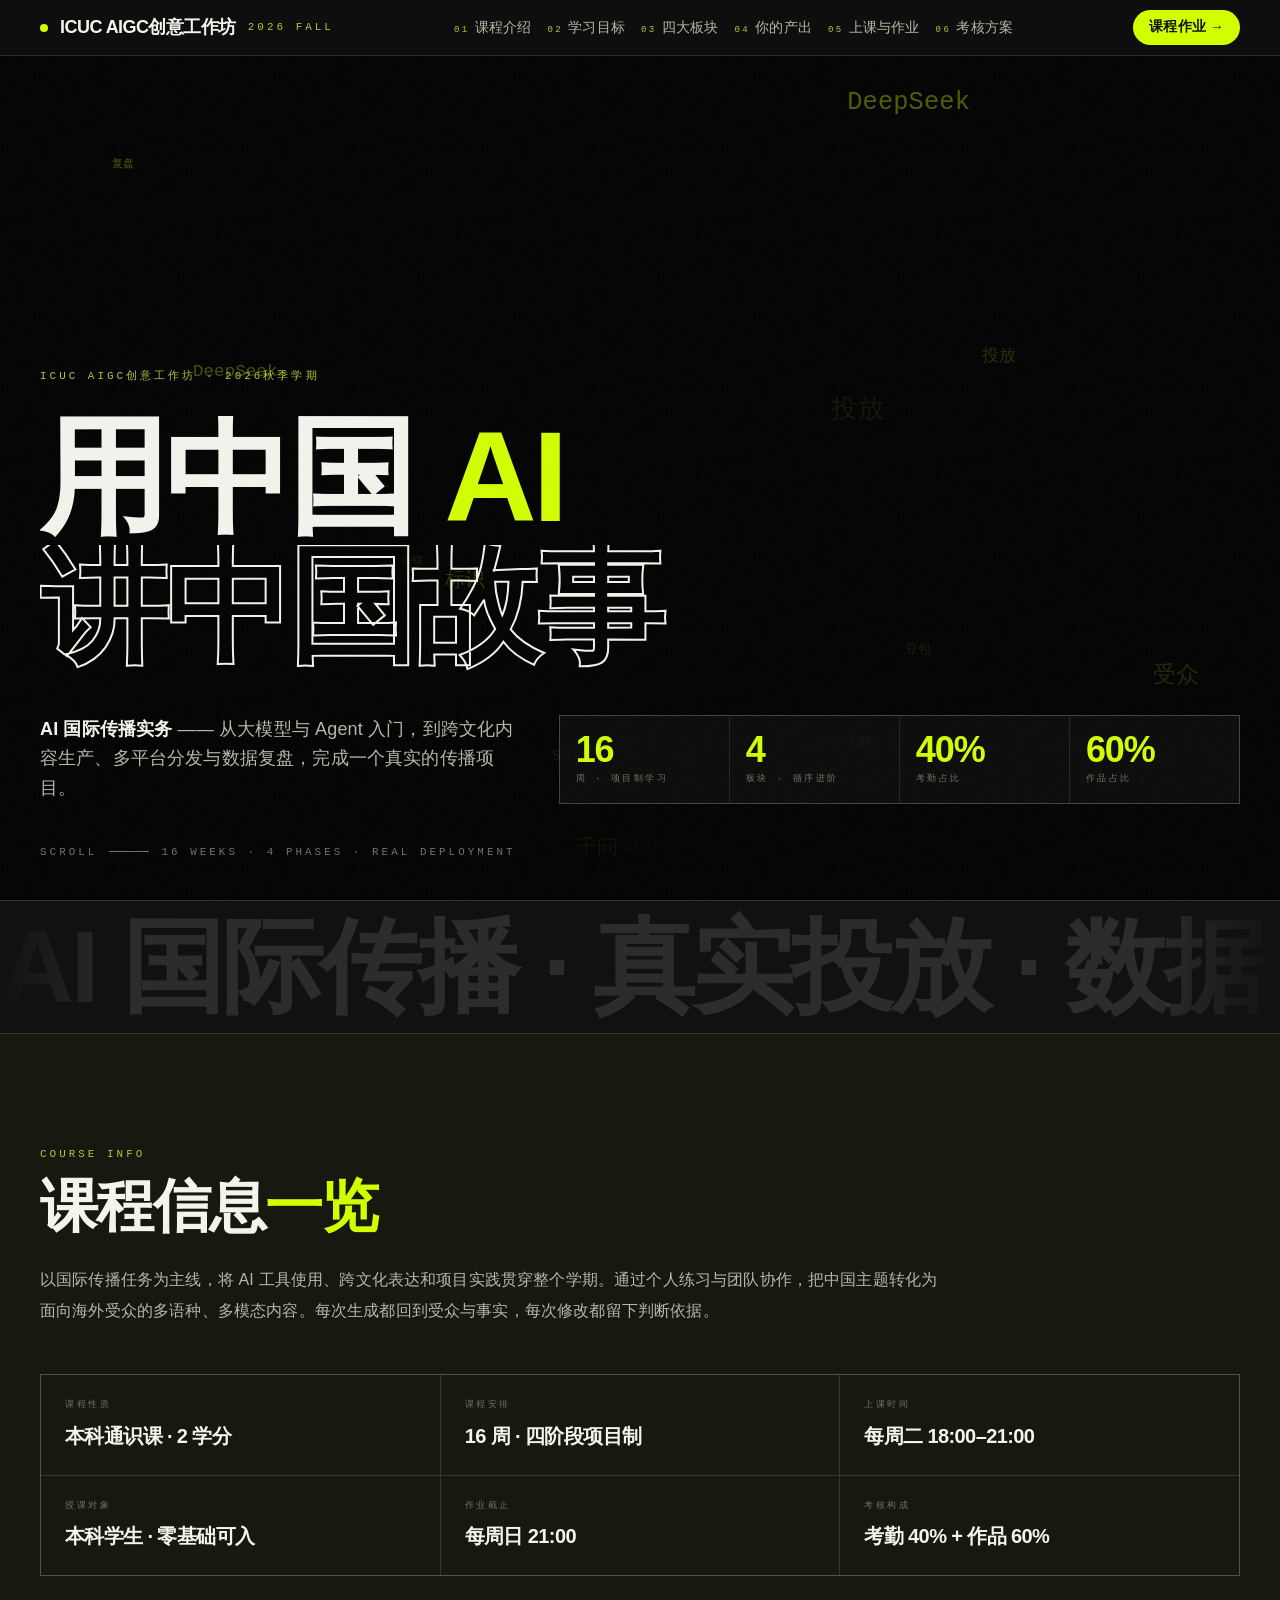
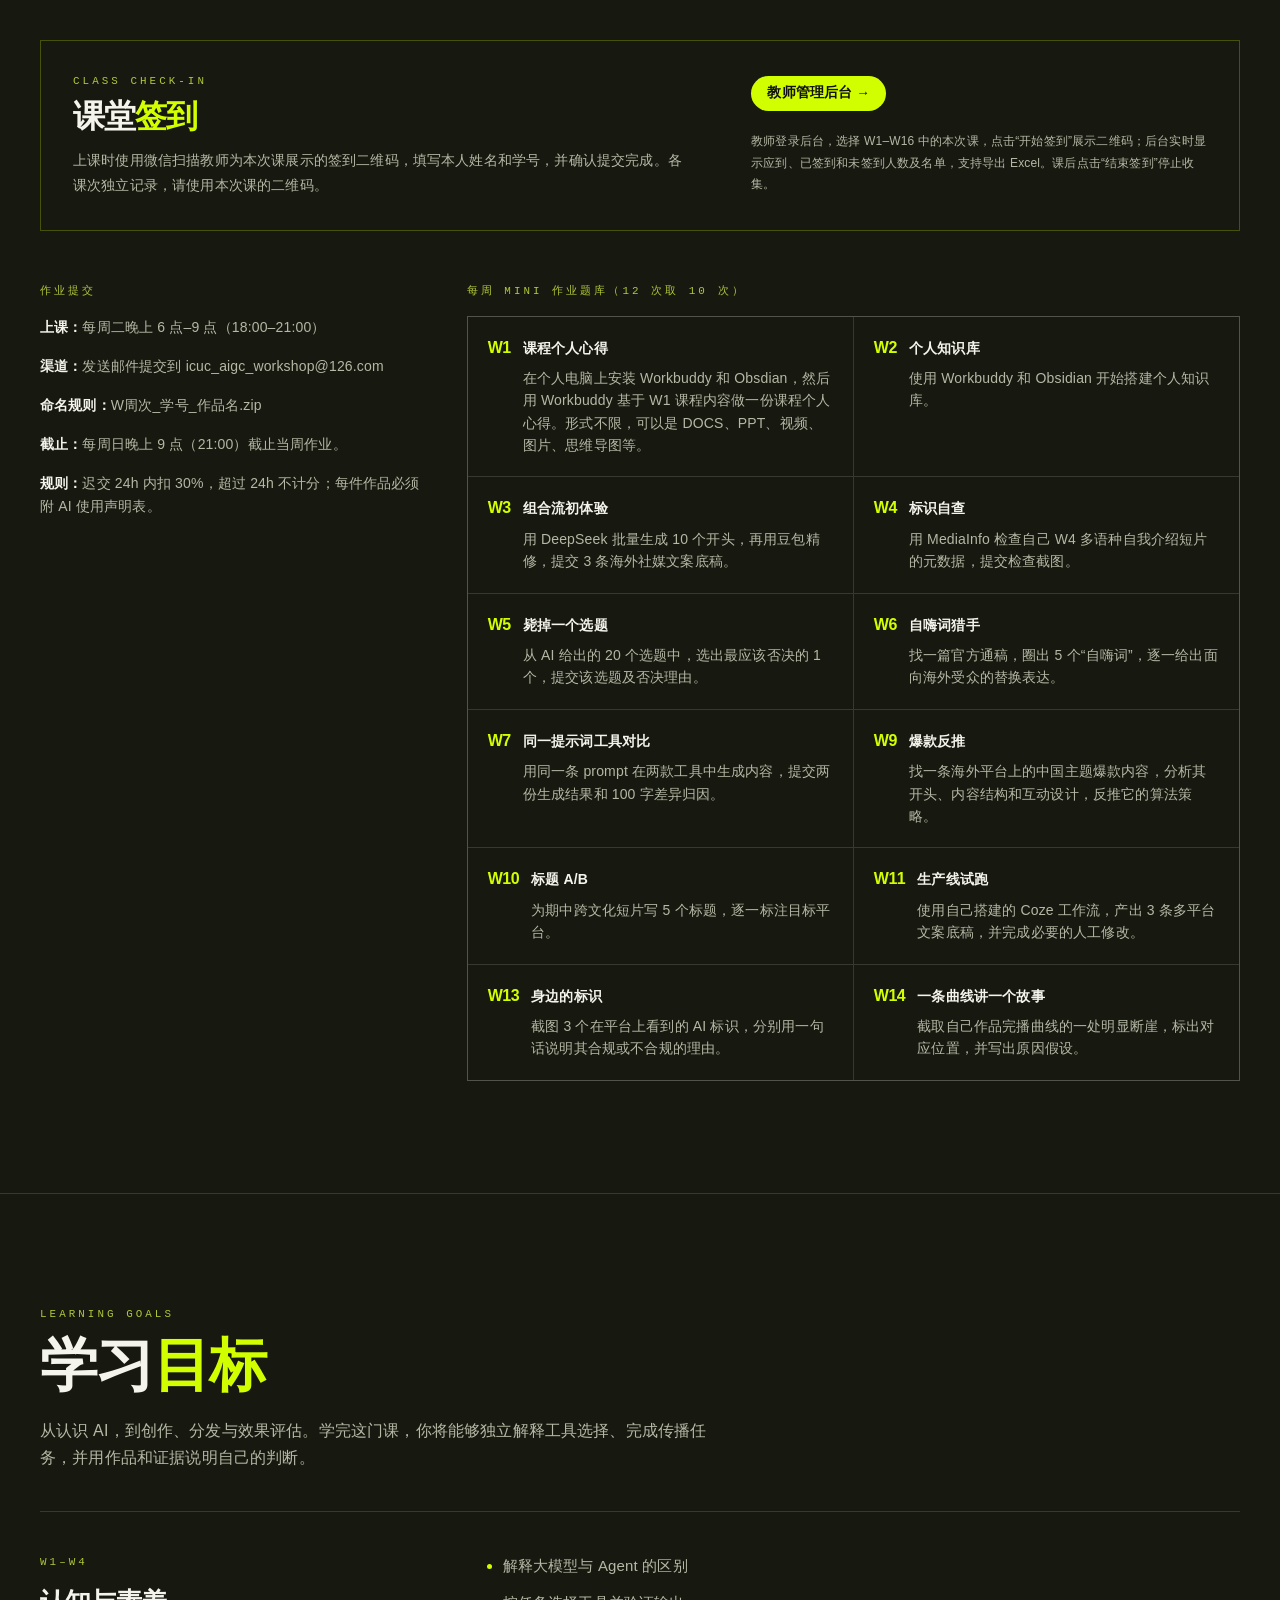
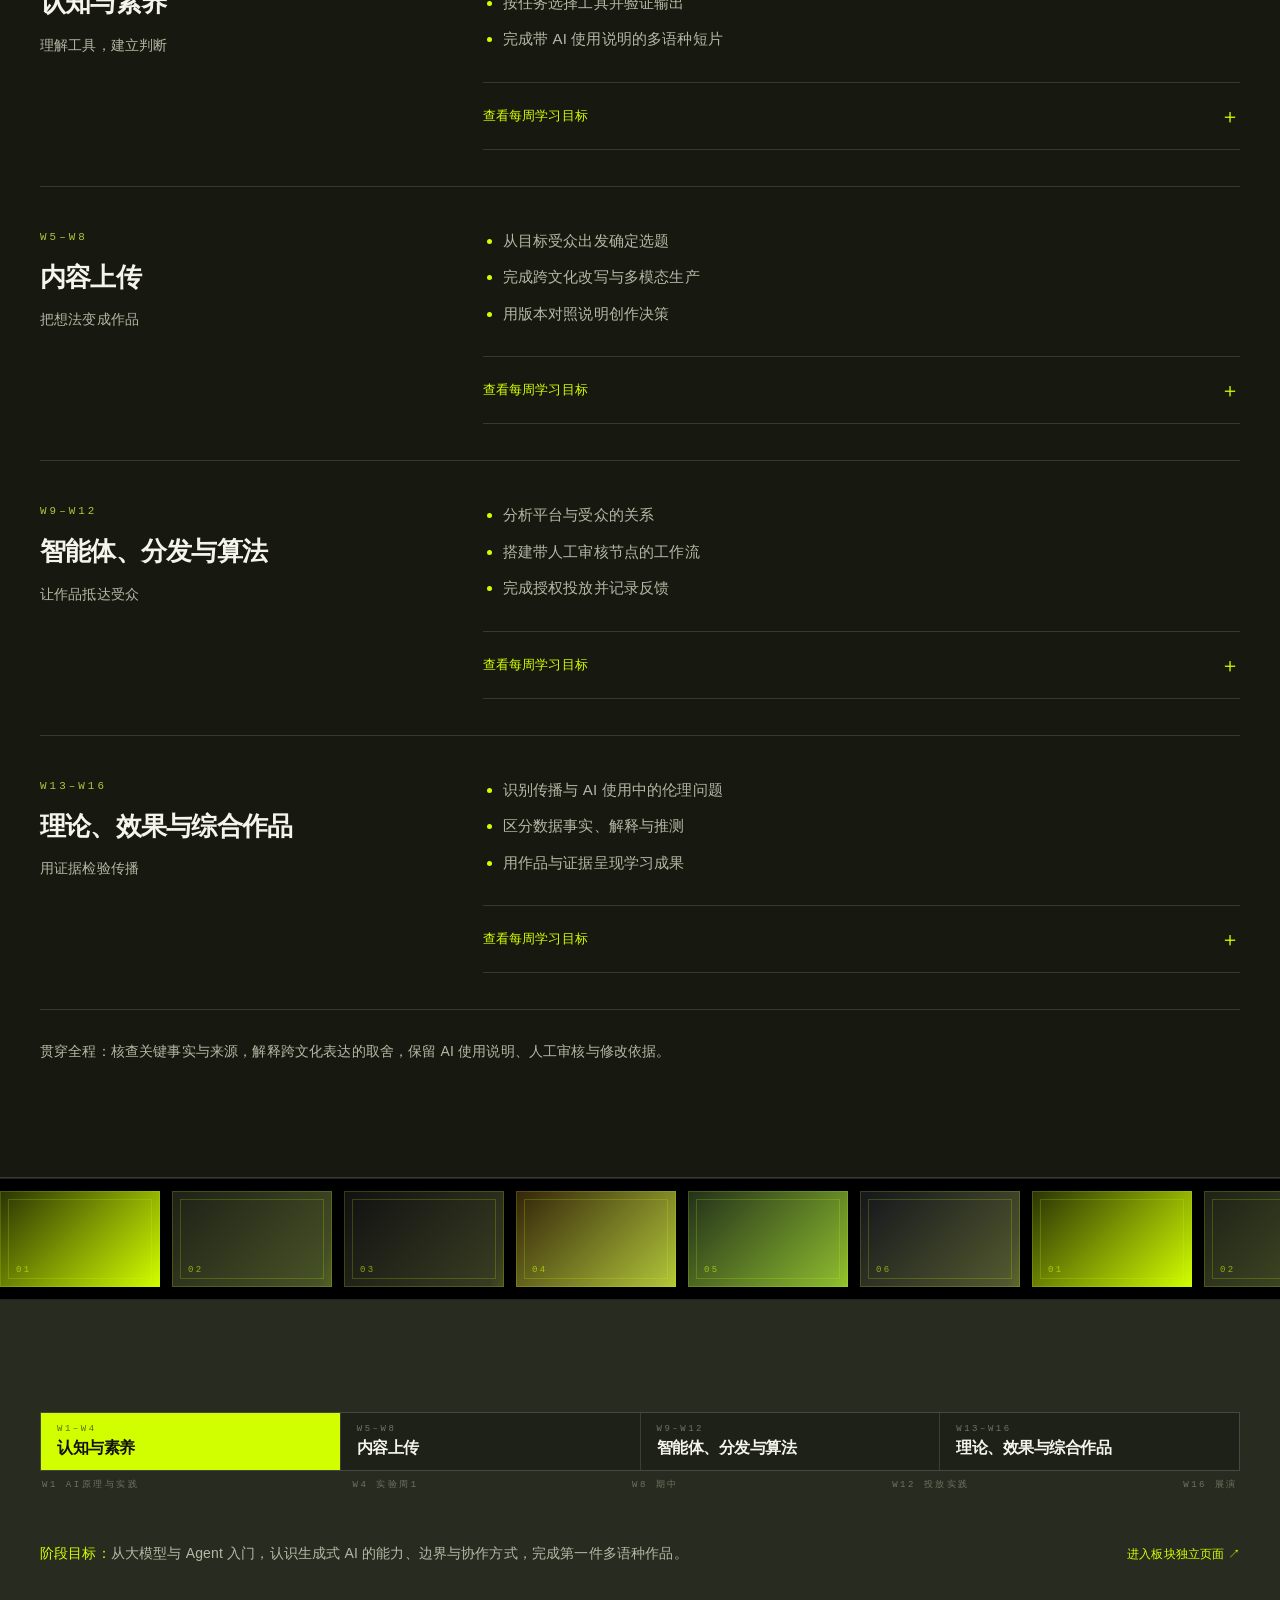
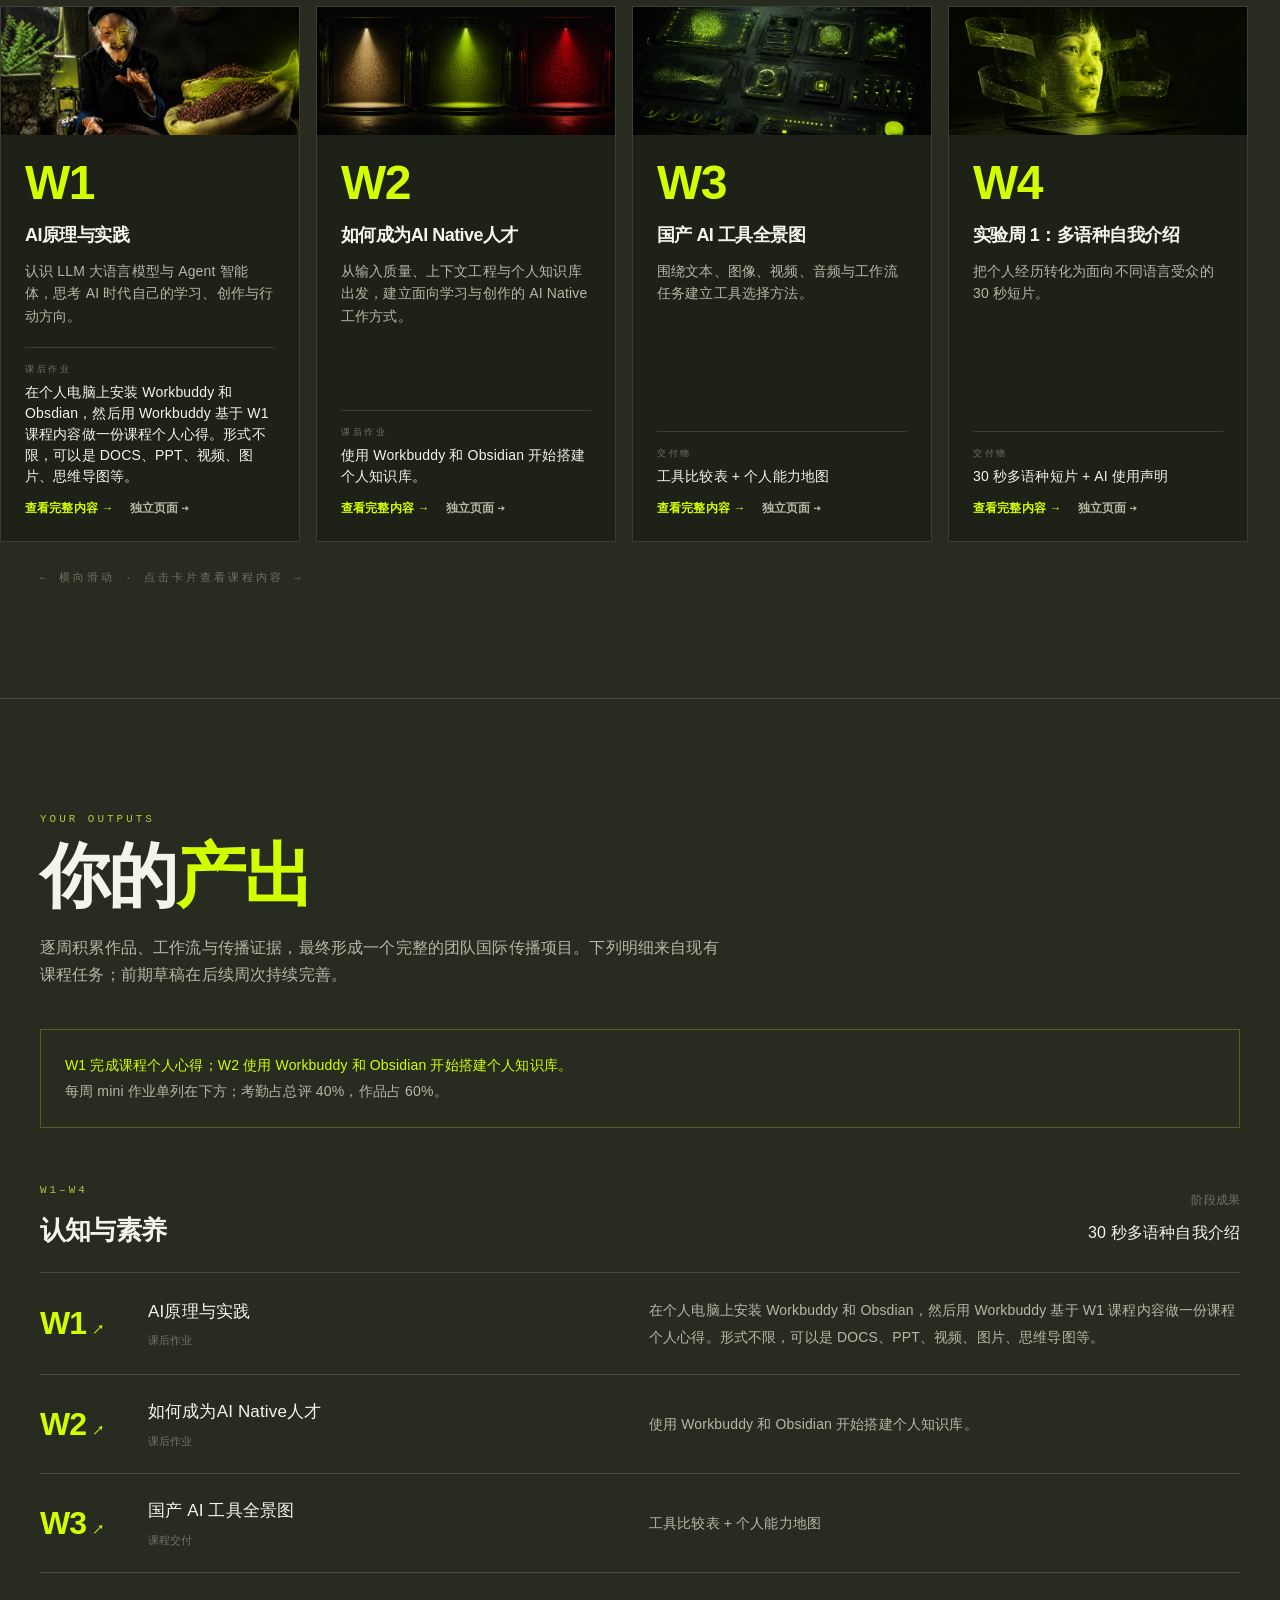
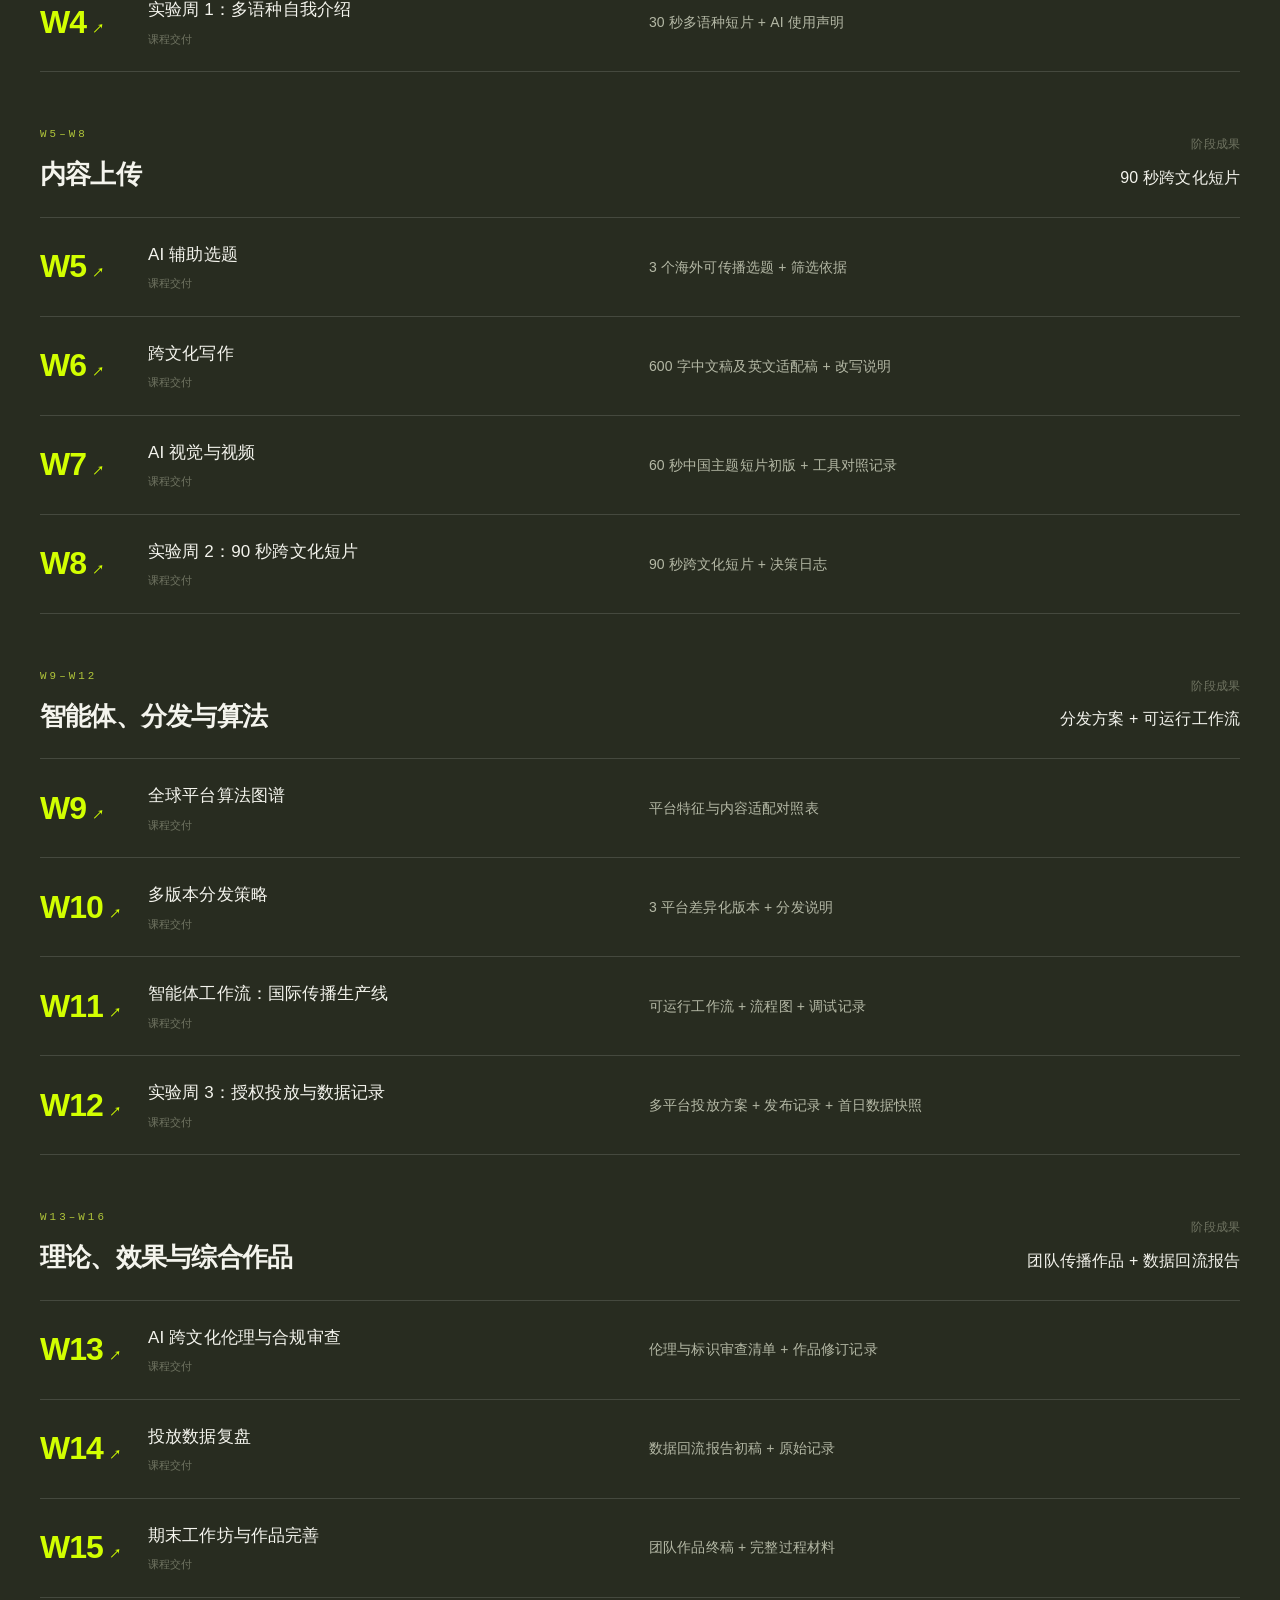
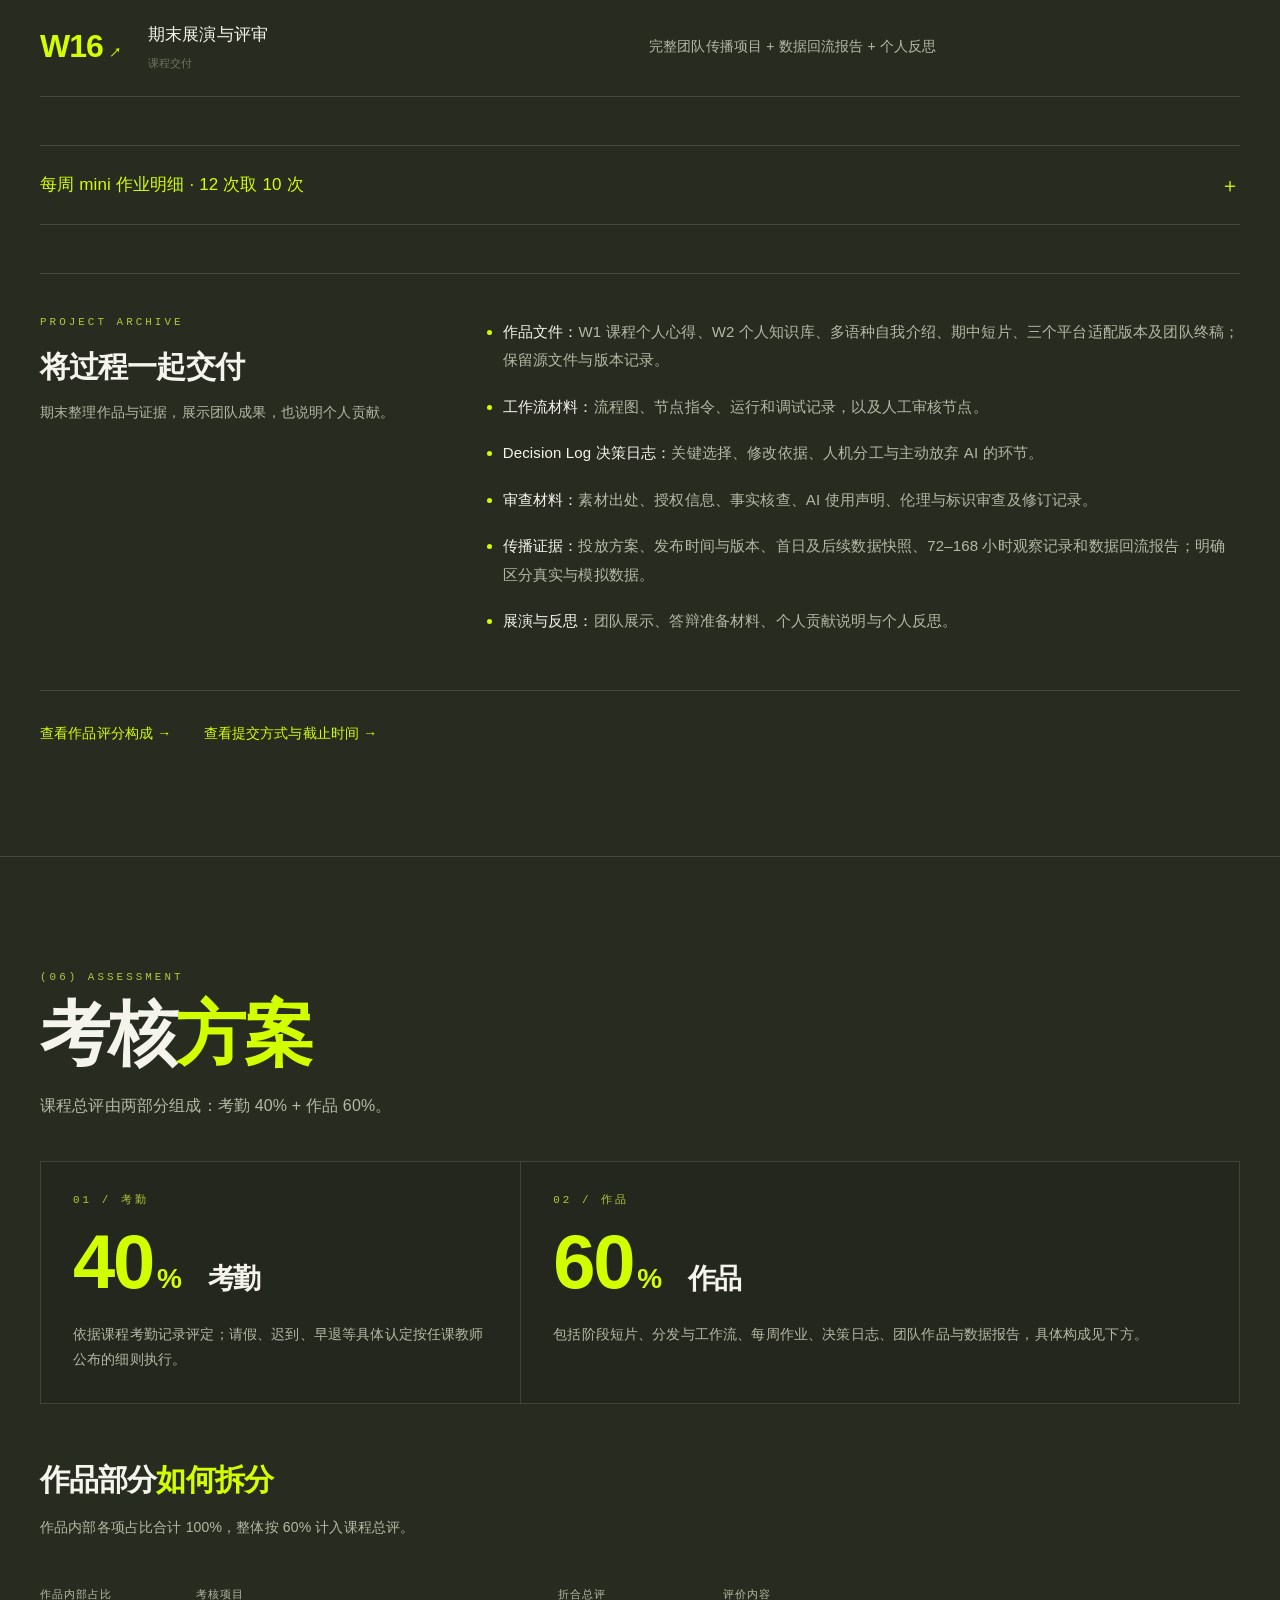
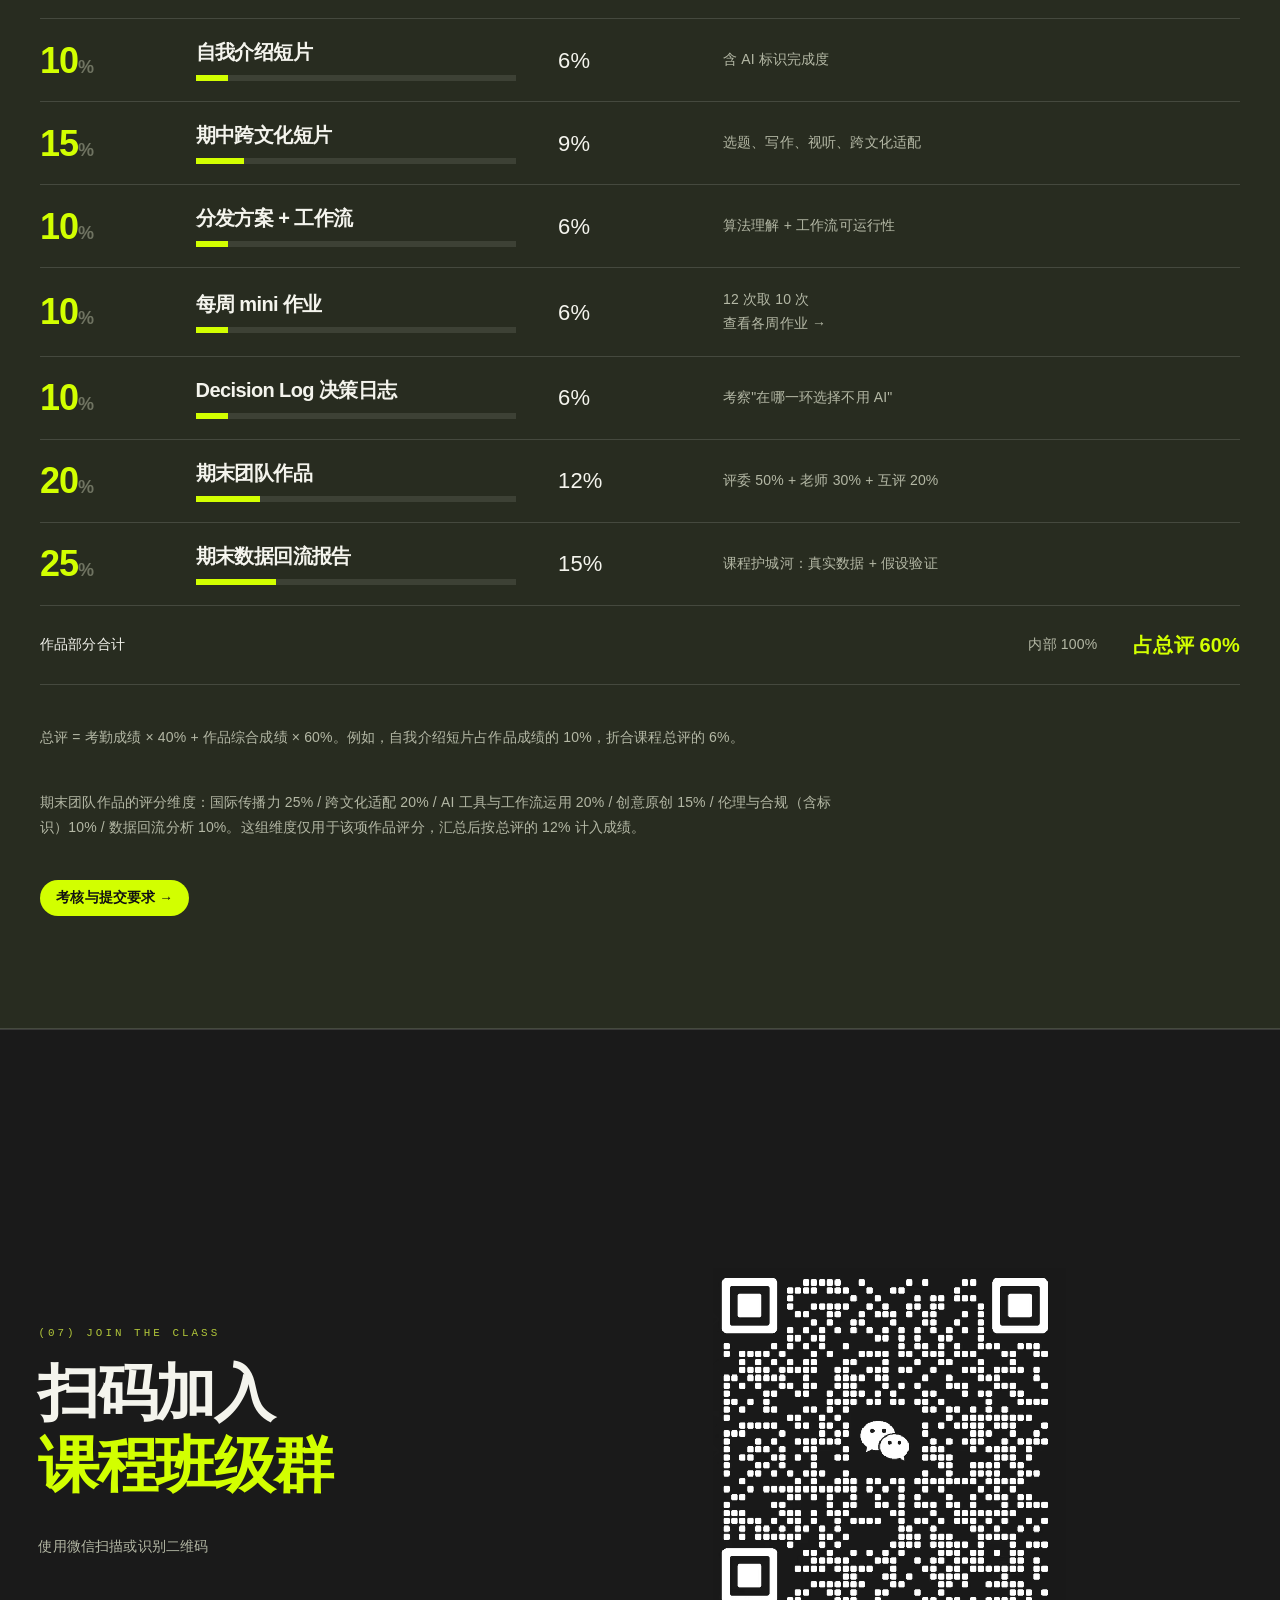
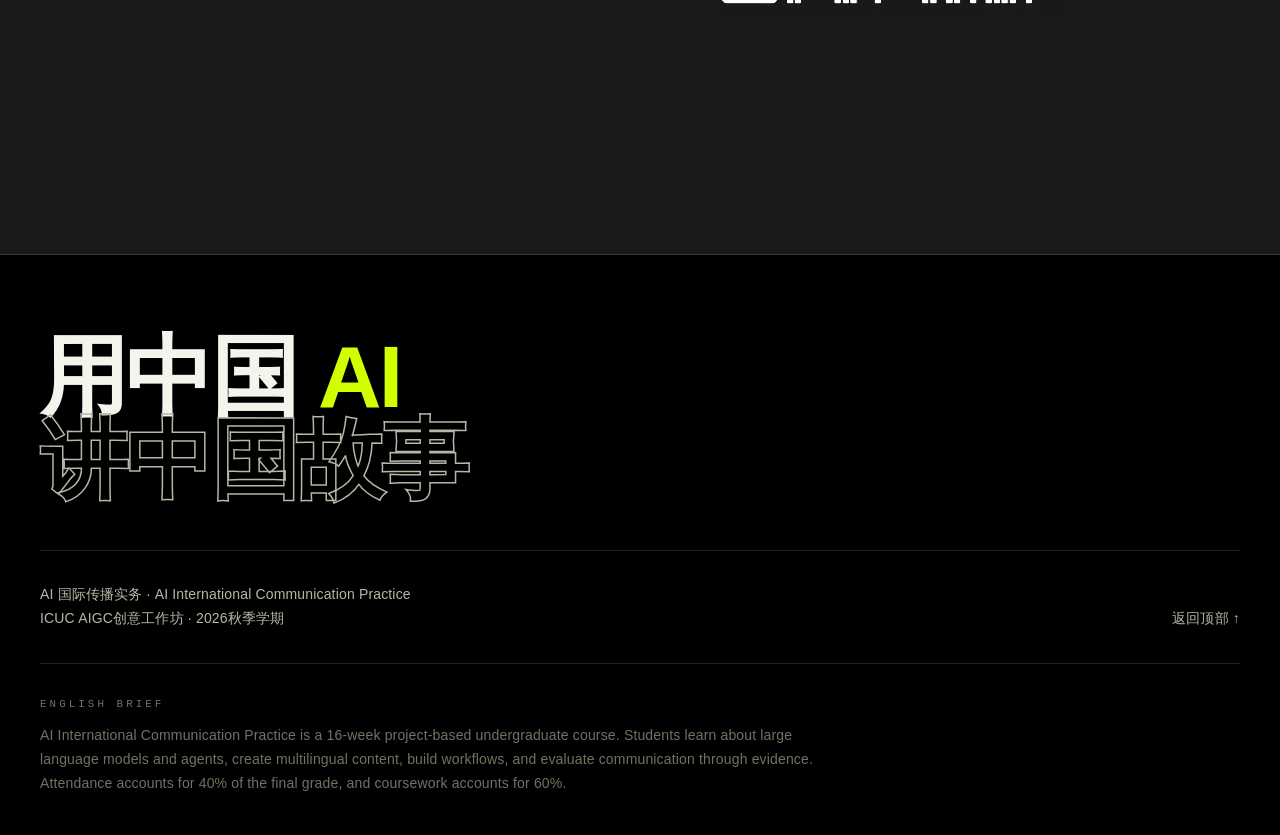
==== commit 2467e5e6: "Switch coursework submission to email with ZIP filename rule" ====
--- a/index.html
+++ b/index.html
@@ -1 +1 @@
-<!doctype html><html lang="zh-CN"><head><meta charset="utf-8"><meta name="viewport" content="width=device-width,initial-scale=1"><title>课程介绍 · AI 国际传播实务</title><meta name="description" content="AI 国际传播实务：认知与素养、内容上传、智能体、分发与算法、理论、效果与综合作品。"><link rel="stylesheet" href="assets/original.css"><link rel="stylesheet" href="assets/original-look.css?v=11"><script src="assets/original-motion.js?v=4" defer></script><noscript><style>.reveal,.mask-line>span{opacity:1!important;transform:none!important}.phase-panel[hidden]{display:block!important}</style></noscript></head><body><a class="skip-link" href="#main">跳到正文</a><div class="scroll-progress" aria-hidden="true"><i></i></div><header class="original-header"><a class="brand-link" href="index.html#top"><span class="dot-live"></span><span class="font-display">ICUC AIGC创意工作坊</span><small class="d-mono">2026 FALL</small></a><nav class="desktop-nav" aria-label="主导航"><a class="u-link" href="index.html#info"><span class="d-mono">01</span>课程介绍</a><a class="u-link" href="index.html#learning-goals"><span class="d-mono">02</span>学习目标</a><a class="u-link" href="index.html#syllabus"><span class="d-mono">03</span>四大板块</a><a class="u-link" href="index.html#your-outputs"><span class="d-mono">04</span>你的产出</a><a class="u-link" href="index.html#assignments"><span class="d-mono">05</span>上课与作业</a><a class="u-link" href="index.html#assessment"><span class="d-mono">06</span>考核方案</a></nav><div class="nav-actions"><a class="btn-lime nav-cta" href="index.html#assignments">课程作业 →</a><button class="menu-trigger" aria-label="打开菜单" aria-expanded="false">☰</button></div></header><dialog class="mobile-menu" aria-label="导航菜单"><div class="dialog-top"><b class="font-display">ICUC AIGC创意工作坊</b><button data-close aria-label="关闭菜单">✕</button></div><nav><a class="u-link" href="index.html#info"><span class="d-mono">01</span>课程介绍</a><a class="u-link" href="index.html#learning-goals"><span class="d-mono">02</span>学习目标</a><a class="u-link" href="index.html#syllabus"><span class="d-mono">03</span>四大板块</a><a class="u-link" href="index.html#your-outputs"><span class="d-mono">04</span>你的产出</a><a class="u-link" href="index.html#assignments"><span class="d-mono">05</span>上课与作业</a><a class="u-link" href="index.html#assessment"><span class="d-mono">06</span>考核方案</a></nav></dialog><main id="main"><section id="top" class="original-hero"><canvas class="data-rain" aria-hidden="true"></canvas><div class="hero-shade"></div><div class="hero-inner"><p class="d-mono mb-8">ICUC AIGC创意工作坊 · 2026秋季学期</p><h1 class="font-display hero-title"><span class="mask-line"><span style="animation-delay:.1s">用中国 <span style="color:var(--lime)">AI</span></span></span><span class="mask-line"><span class="outline" style="animation-delay:.28s">讲中国故事</span></span></h1><div class="hero-bottom"><p><b>AI 国际传播实务</b> —— 从大模型与 Agent 入门，到跨文化内容生产、多平台分发与数据复盘，完成一个真实的传播项目。</p><div class="hero-stats"><div><strong class="font-display" data-count="16">16</strong><span class="d-mono-dim">周 · 项目制学习</span></div><div><strong class="font-display" data-count="4">4</strong><span class="d-mono-dim">板块 · 循序进阶</span></div><div><strong class="font-display" data-count="40%">40%</strong><span class="d-mono-dim">考勤占比</span></div><div><strong class="font-display" data-count="60%">60%</strong><span class="d-mono-dim">作品占比</span></div></div></div><div class="hero-scroll d-mono-dim"><span>SCROLL</span><i></i><span>16 WEEKS · 4 PHASES · REAL DEPLOYMENT</span></div></div></section><div class="original-marquee" aria-hidden="true"><div class="marquee-track font-display"><span>AI 国际传播 · 真实投放 · 数据回流 · 用中国 AI 讲中国故事 · </span><span>AI 国际传播 · 真实投放 · 数据回流 · 用中国 AI 讲中国故事 · </span></div></div><section id="info" class="original-section info-section"><div class="d-mono mb-4 reveal">COURSE INFO</div><h2 class="d-title section-title mb-6 reveal">课程信息<span style="color:var(--lime)">一览</span></h2><p class="intro-copy reveal">以国际传播任务为主线，将 AI 工具使用、跨文化表达和项目实践贯穿整个学期。通过个人练习与团队协作，把中国主题转化为面向海外受众的多语种、多模态内容。每次生成都回到受众与事实，每次修改都留下判断依据。</p><div class="info-grid"><div class="reveal"><div class="d-mono-dim mb-2">课程性质</div><strong class="d-title">本科通识课 · 2 学分</strong></div><div class="reveal"><div class="d-mono-dim mb-2">课程安排</div><strong class="d-title">16 周 · 四阶段项目制</strong></div><div class="reveal"><div class="d-mono-dim mb-2">上课时间</div><strong class="d-title">每周二 18:00–21:00</strong></div><div class="reveal"><div class="d-mono-dim mb-2">授课对象</div><strong class="d-title">本科学生 · 零基础可入</strong></div><div class="reveal"><div class="d-mono-dim mb-2">作业截止</div><strong class="d-title">每周日 21:00</strong></div><div class="reveal"><div class="d-mono-dim mb-2">考核构成</div><strong class="d-title">考勤 40% + 作品 60%</strong></div></div><div id="assignments" class="assignment-area"><div class="attendance-entry reveal"><div><div class="d-mono mb-3">CLASS CHECK-IN</div><h3 class="d-title">课堂<span style="color:var(--lime)">签到</span></h3><p>上课时使用微信扫描教师为本次课展示的签到二维码，填写本人姓名和学号，并确认提交完成。各课次独立记录，请使用本次课的二维码。</p></div><div class="attendance-actions"><a class="btn-lime" href="https://icuc-aigc-attendance.akon-mar.chatgpt.site/admin">教师管理后台 →</a><small>教师登录后台，选择 W1–W16 中的本次课，点击“开始签到”展示二维码；后台实时显示应到、已签到和未签到人数及名单，支持导出 Excel。课后点击“结束签到”停止收集。</small></div></div><div class="assignment-rules reveal"><div class="d-mono mb-4">作业提交</div><p><b>上课：</b>每周二晚上 6 点–9 点（18:00–21:00）</p><p><b>渠道：</b>课程工作台（GitHub Classroom）提交，命名规则：W周次_学号_作品名</p><p><b>截止：</b>每周日晚上 9 点（21:00）截止当周作业。</p><p><b>规则：</b>迟交 24h 内扣 30%，超过 24h 不计分；每件作品必须附 AI 使用声明表。</p></div><div id="mini-assignments"><div class="d-mono mb-4 reveal">每周 mini 作业题库（12 次取 10 次）</div><div class="mini-grid"><div class="mini-item reveal"><b class="font-display">W1</b><span><strong>课程个人心得</strong>在个人电脑上安装 Workbuddy 和 Obsdian，然后用 Workbuddy 基于 W1 课程内容做一份课程个人心得。形式不限，可以是 DOCS、PPT、视频、图片、思维导图等。</span></div><div class="mini-item reveal"><b class="font-display">W2</b><span><strong>个人知识库</strong>使用 Workbuddy 和 Obsidian 开始搭建个人知识库。</span></div><div class="mini-item reveal"><b class="font-display">W3</b><span><strong>组合流初体验</strong>用 DeepSeek 批量生成 10 个开头，再用豆包精修，提交 3 条海外社媒文案底稿。</span></div><div class="mini-item reveal"><b class="font-display">W4</b><span><strong>标识自查</strong>用 MediaInfo 检查自己 W4 多语种自我介绍短片的元数据，提交检查截图。</span></div><div class="mini-item reveal"><b class="font-display">W5</b><span><strong>毙掉一个选题</strong>从 AI 给出的 20 个选题中，选出最应该否决的 1 个，提交该选题及否决理由。</span></div><div class="mini-item reveal"><b class="font-display">W6</b><span><strong>自嗨词猎手</strong>找一篇官方通稿，圈出 5 个“自嗨词”，逐一给出面向海外受众的替换表达。</span></div><div class="mini-item reveal"><b class="font-display">W7</b><span><strong>同一提示词工具对比</strong>用同一条 prompt 在两款工具中生成内容，提交两份生成结果和 100 字差异归因。</span></div><div class="mini-item reveal"><b class="font-display">W9</b><span><strong>爆款反推</strong>找一条海外平台上的中国主题爆款内容，分析其开头、内容结构和互动设计，反推它的算法策略。</span></div><div class="mini-item reveal"><b class="font-display">W10</b><span><strong>标题 A/B</strong>为期中跨文化短片写 5 个标题，逐一标注目标平台。</span></div><div class="mini-item reveal"><b class="font-display">W11</b><span><strong>生产线试跑</strong>使用自己搭建的 Coze 工作流，产出 3 条多平台文案底稿，并完成必要的人工修改。</span></div><div class="mini-item reveal"><b class="font-display">W13</b><span><strong>身边的标识</strong>截图 3 个在平台上看到的 AI 标识，分别用一句话说明其合规或不合规的理由。</span></div><div class="mini-item reveal"><b class="font-display">W14</b><span><strong>一条曲线讲一个故事</strong>截取自己作品完播曲线的一处明显断崖，标出对应位置，并写出原因假设。</span></div></div></div></div></section><section id="learning-goals" class="original-section info-section outcomes-section" aria-labelledby="learning-goals-title"><div class="d-mono mb-4 reveal">LEARNING GOALS</div><h2 id="learning-goals-title" class="d-title section-title mb-6 reveal">学习<span style="color:var(--lime)">目标</span></h2><p class="section-desc reveal">从认识 AI，到创作、分发与效果评估。学完这门课，你将能够独立解释工具选择、完成传播任务，并用作品和证据说明自己的判断。</p><div class="goal-ledger"><article class="goal-phase reveal"><div class="goal-phase-heading"><span class="d-mono">W1–W4</span><h3 class="d-title">认知与素养</h3><p>理解工具，建立判断</p></div><div><ul class="outcome-list"><li>解释大模型与 Agent 的区别</li><li>按任务选择工具并验证输出</li><li>完成带 AI 使用说明的多语种短片</li></ul><details class="outcome-details"><summary>查看每周学习目标<span aria-hidden="true">＋</span></summary><div class="weekly-goals"><div class="weekly-goal"><a class="d-mono" href="phase-1.html#week-1">W1 ↗</a><div><h4>AI原理与实践</h4><ul class="outcome-list"><li>理解什么是 LLM 大语言模型</li><li>理解什么是 Agent 智能体及其与 LLM 的关系</li><li>思考 AI 时代自己该怎么做，并形成个人心得</li></ul></div></div><div class="weekly-goal"><a class="d-mono" href="phase-1.html#week-2">W2 ↗</a><div><h4>如何成为AI Native人才</h4><ul class="outcome-list"><li>理解输入质量对 AI 输出的影响</li><li>学会围绕任务组织和提供上下文</li><li>使用 Workbuddy 和 Obsidian 开始搭建个人知识库</li><li>整理可复用的个人上线文仓库</li></ul></div></div><div class="weekly-goal"><a class="d-mono" href="phase-1.html#week-3">W3 ↗</a><div><h4>国产 AI 工具全景图</h4><ul class="outcome-list"><li>建立任务与工具的对应关系</li><li>用统一材料比较工具输出</li><li>说明选择依据与使用限制</li></ul></div></div><div class="weekly-goal"><a class="d-mono" href="phase-1.html#week-4">W4 ↗</a><div><h4>实验周 1：多语种自我介绍</h4><ul class="outcome-list"><li>完成中文与外语的受众适配</li><li>串联文案、配音、字幕和剪辑</li><li>说明作品中的 AI 使用环节</li></ul></div></div></div></details></div></article><article class="goal-phase reveal"><div class="goal-phase-heading"><span class="d-mono">W5–W8</span><h3 class="d-title">内容上传</h3><p>把想法变成作品</p></div><div><ul class="outcome-list"><li>从目标受众出发确定选题</li><li>完成跨文化改写与多模态生产</li><li>用版本对照说明创作决策</li></ul><details class="outcome-details"><summary>查看每周学习目标<span aria-hidden="true">＋</span></summary><div class="weekly-goals"><div class="weekly-goal"><a class="d-mono" href="phase-2.html#week-5">W5 ↗</a><div><h4>AI 辅助选题</h4><ul class="outcome-list"><li>区分主题、选题和叙事角度</li><li>从材料中提出可核实的选题</li><li>给出选题筛选理由</li></ul></div></div><div class="weekly-goal"><a class="d-mono" href="phase-2.html#week-6">W6 ↗</a><div><h4>跨文化写作</h4><ul class="outcome-list"><li>识别受众已有知识与理解障碍</li><li>调整叙事开头和解释方式</li><li>保留事实的一致性</li></ul></div></div><div class="weekly-goal"><a class="d-mono" href="phase-2.html#week-7">W7 ↗</a><div><h4>AI 视觉与视频</h4><ul class="outcome-list"><li>从脚本拆出可制作镜头</li><li>比较视觉与视频工具的表现</li><li>保持人物、画面和声音一致</li></ul></div></div><div class="weekly-goal"><a class="d-mono" href="phase-2.html#week-8">W8 ↗</a><div><h4>实验周 2：90 秒跨文化短片</h4><ul class="outcome-list"><li>形成完整的跨文化叙事</li><li>完成多模态协同与质量检查</li><li>用决策日志解释人机分工</li></ul></div></div></div></details></div></article><article class="goal-phase reveal"><div class="goal-phase-heading"><span class="d-mono">W9–W12</span><h3 class="d-title">智能体、分发与算法</h3><p>让作品抵达受众</p></div><div><ul class="outcome-list"><li>分析平台与受众的关系</li><li>搭建带人工审核节点的工作流</li><li>完成授权投放并记录反馈</li></ul><details class="outcome-details"><summary>查看每周学习目标<span aria-hidden="true">＋</span></summary><div class="weekly-goals"><div class="weekly-goal"><a class="d-mono" href="phase-3.html#week-9">W9 ↗</a><div><h4>全球平台算法图谱</h4><ul class="outcome-list"><li>比较平台的内容形态与受众场景</li><li>辨认常见传播指标</li><li>形成平台适配假设</li></ul></div></div><div class="weekly-goal"><a class="d-mono" href="phase-3.html#week-10">W10 ↗</a><div><h4>多版本分发策略</h4><ul class="outcome-list"><li>保持核心事实一致</li><li>调整标题、封面和前几秒表达</li><li>提出可验证的版本比较方案</li></ul></div></div><div class="weekly-goal"><a class="d-mono" href="phase-3.html#week-11">W11 ↗</a><div><h4>智能体工作流：国际传播生产线</h4><ul class="outcome-list"><li>连接输入、处理、工具和输出节点</li><li>加入质量检查与失败处理</li><li>保留人工终审节点</li></ul></div></div><div class="weekly-goal"><a class="d-mono" href="phase-3.html#week-12">W12 ↗</a><div><h4>实验周 3：授权投放与数据记录</h4><ul class="outcome-list"><li>完成发布前审查</li><li>执行授权范围内的投放方案</li><li>记录时间、版本与数据口径</li></ul></div></div></div></details></div></article><article class="goal-phase reveal"><div class="goal-phase-heading"><span class="d-mono">W13–W16</span><h3 class="d-title">理论、效果与综合作品</h3><p>用证据检验传播</p></div><div><ul class="outcome-list"><li>识别传播与 AI 使用中的伦理问题</li><li>区分数据事实、解释与推测</li><li>用作品与证据呈现学习成果</li></ul><details class="outcome-details"><summary>查看每周学习目标<span aria-hidden="true">＋</span></summary><div class="weekly-goals"><div class="weekly-goal"><a class="d-mono" href="phase-4.html#week-13">W13 ↗</a><div><h4>AI 跨文化伦理与合规审查</h4><ul class="outcome-list"><li>识别偏见、隐私与真实性问题</li><li>核查素材授权和 AI 使用说明</li><li>提出可执行的修订意见</li></ul></div></div><div class="weekly-goal"><a class="d-mono" href="phase-4.html#week-14">W14 ↗</a><div><h4>投放数据复盘</h4><ul class="outcome-list"><li>按统一口径整理数据</li><li>区分发现、解释与因果结论</li><li>提出有证据支持的修改建议</li></ul></div></div><div class="weekly-goal"><a class="d-mono" href="phase-4.html#week-15">W15 ↗</a><div><h4>期末工作坊与作品完善</h4><ul class="outcome-list"><li>根据反馈完成关键修改</li><li>对齐作品与数据结论</li><li>准备有依据的展示与答辩</li></ul></div></div><div class="weekly-goal"><a class="d-mono" href="phase-4.html#week-16">W16 ↗</a><div><h4>期末展演与评审</h4><ul class="outcome-list"><li>清楚展示项目目标、作品和效果</li><li>回答人机协作与传播判断问题</li><li>总结个人贡献与可迁移能力</li></ul></div></div></div></details></div></article></div><p class="outcome-note reveal">贯穿全程：核查关键事实与来源，解释跨文化表达的取舍，保留 AI 使用说明、人工审核与修改依据。</p></section><div class="film-band" aria-hidden="true"><div class="film-track"><div class="film-frame" style="background:linear-gradient(135deg,#2a3305,#d2ff00)"><div class="film-border"></div><div class="film-shimmer"></div><span>01</span></div><div class="film-frame" style="background:linear-gradient(135deg,#1e2117,#4a5527)"><div class="film-border"></div><div class="film-shimmer"></div><span>02</span></div><div class="film-frame" style="background:linear-gradient(135deg,#111112,#3a3f22)"><div class="film-border"></div><div class="film-shimmer"></div><span>03</span></div><div class="film-frame" style="background:linear-gradient(135deg,#33240a,#b2c73a)"><div class="film-border"></div><div class="film-shimmer"></div><span>04</span></div><div class="film-frame" style="background:linear-gradient(135deg,#22301a,#8fbf2f)"><div class="film-border"></div><div class="film-shimmer"></div><span>05</span></div><div class="film-frame" style="background:linear-gradient(135deg,#14161c,#565c30)"><div class="film-border"></div><div class="film-shimmer"></div><span>06</span></div><div class="film-frame" style="background:linear-gradient(135deg,#2a3305,#d2ff00)"><div class="film-border"></div><div class="film-shimmer"></div><span>01</span></div><div class="film-frame" style="background:linear-gradient(135deg,#1e2117,#4a5527)"><div class="film-border"></div><div class="film-shimmer"></div><span>02</span></div><div class="film-frame" style="background:linear-gradient(135deg,#111112,#3a3f22)"><div class="film-border"></div><div class="film-shimmer"></div><span>03</span></div><div class="film-frame" style="background:linear-gradient(135deg,#33240a,#b2c73a)"><div class="film-border"></div><div class="film-shimmer"></div><span>04</span></div><div class="film-frame" style="background:linear-gradient(135deg,#22301a,#8fbf2f)"><div class="film-border"></div><div class="film-shimmer"></div><span>05</span></div><div class="film-frame" style="background:linear-gradient(135deg,#14161c,#565c30)"><div class="film-border"></div><div class="film-shimmer"></div><span>06</span></div><div class="film-frame" style="background:linear-gradient(135deg,#2a3305,#d2ff00)"><div class="film-border"></div><div class="film-shimmer"></div><span>01</span></div><div class="film-frame" style="background:linear-gradient(135deg,#1e2117,#4a5527)"><div class="film-border"></div><div class="film-shimmer"></div><span>02</span></div><div class="film-frame" style="background:linear-gradient(135deg,#111112,#3a3f22)"><div class="film-border"></div><div class="film-shimmer"></div><span>03</span></div><div class="film-frame" style="background:linear-gradient(135deg,#33240a,#b2c73a)"><div class="film-border"></div><div class="film-shimmer"></div><span>04</span></div><div class="film-frame" style="background:linear-gradient(135deg,#22301a,#8fbf2f)"><div class="film-border"></div><div class="film-shimmer"></div><span>05</span></div><div class="film-frame" style="background:linear-gradient(135deg,#14161c,#565c30)"><div class="film-border"></div><div class="film-shimmer"></div><span>06</span></div></div></div><section id="syllabus" class="original-section olive-section" aria-label="四大课程板块"><div class="section-front"><div class="reveal"><div class="phase-tabs" role="tablist" aria-label="四大课程板块"><button role="tab" id="phase-tab-1" aria-selected="true" aria-controls="phase-panel-1" tabindex="0" data-phase="1"><span class="d-mono-dim">W1–W4</span><span class="d-title">认知与素养</span></button><button role="tab" id="phase-tab-2" aria-selected="false" aria-controls="phase-panel-2" tabindex="-1" data-phase="2"><span class="d-mono-dim">W5–W8</span><span class="d-title">内容上传</span></button><button role="tab" id="phase-tab-3" aria-selected="false" aria-controls="phase-panel-3" tabindex="-1" data-phase="3"><span class="d-mono-dim">W9–W12</span><span class="d-title">智能体、分发与算法</span></button><button role="tab" id="phase-tab-4" aria-selected="false" aria-controls="phase-panel-4" tabindex="-1" data-phase="4"><span class="d-mono-dim">W13–W16</span><span class="d-title">理论、效果与综合作品</span></button></div><div class="phase-milestones d-mono-dim"><span>W1 AI原理与实践</span><span>W4 实验周1</span><span>W8 期中</span><span>W12 投放实践</span><span>W16 展演</span></div></div><div class="phase-panel" id="phase-panel-1" role="tabpanel" aria-labelledby="phase-tab-1" ><div class="phase-goal"><p><span style="color:var(--lime)">阶段目标：</span>从大模型与 Agent 入门，认识生成式 AI 的能力、边界与协作方式，完成第一件多语种作品。</p><a class="u-link" href="phase-1.html">进入板块独立页面 ↗</a></div><div class="week-strip"><div class="tilt"><article class="week-card reveal"><img src="assets/weeks/w1.jpg" alt="" loading="lazy"><div class="week-card-content"><span class="font-display week-n">W1</span><h4 class="d-title">AI原理与实践</h4><p>认识 LLM 大语言模型与 Agent 智能体，思考 AI 时代自己的学习、创作与行动方向。</p><div class="week-card-end"><div class="d-mono-dim">课后作业</div><p>在个人电脑上安装 Workbuddy 和 Obsdian，然后用 Workbuddy 基于 W1 课程内容做一份课程个人心得。形式不限，可以是 DOCS、PPT、视频、图片、思维导图等。</p><div class="card-links"><button class="u-link" data-week="1">查看完整内容 →</button><a class="u-link" href="phase-1.html#week-1">独立页面 ⇢</a></div></div></div></article></div><div class="tilt"><article class="week-card reveal"><img src="assets/weeks/w2.jpg" alt="" loading="lazy"><div class="week-card-content"><span class="font-display week-n">W2</span><h4 class="d-title">如何成为AI Native人才</h4><p>从输入质量、上下文工程与个人知识库出发，建立面向学习与创作的 AI Native 工作方式。</p><div class="week-card-end"><div class="d-mono-dim">课后作业</div><p>使用 Workbuddy 和 Obsidian 开始搭建个人知识库。</p><div class="card-links"><button class="u-link" data-week="2">查看完整内容 →</button><a class="u-link" href="phase-1.html#week-2">独立页面 ⇢</a></div></div></div></article></div><div class="tilt"><article class="week-card reveal"><img src="assets/weeks/w3.jpg" alt="" loading="lazy"><div class="week-card-content"><span class="font-display week-n">W3</span><h4 class="d-title">国产 AI 工具全景图</h4><p>围绕文本、图像、视频、音频与工作流任务建立工具选择方法。</p><div class="week-card-end"><div class="d-mono-dim">交付物</div><p>工具比较表 + 个人能力地图</p><div class="card-links"><button class="u-link" data-week="3">查看完整内容 →</button><a class="u-link" href="phase-1.html#week-3">独立页面 ⇢</a></div></div></div></article></div><div class="tilt"><article class="week-card reveal"><img src="assets/weeks/w4.jpg" alt="" loading="lazy"><div class="week-card-content"><span class="font-display week-n">W4</span><h4 class="d-title">实验周 1：多语种自我介绍</h4><p>把个人经历转化为面向不同语言受众的 30 秒短片。</p><div class="week-card-end"><div class="d-mono-dim">交付物</div><p>30 秒多语种短片 + AI 使用声明</p><div class="card-links"><button class="u-link" data-week="4">查看完整内容 →</button><a class="u-link" href="phase-1.html#week-4">独立页面 ⇢</a></div></div></div></article></div></div></div><div class="phase-panel" id="phase-panel-2" role="tabpanel" aria-labelledby="phase-tab-2" hidden><div class="phase-goal"><p><span style="color:var(--lime)">阶段目标：</span>围绕一个中国主题，完成选题、跨文化写作、分镜、生成、配音与剪辑，形成可展示的期中作品。</p><a class="u-link" href="phase-2.html">进入板块独立页面 ↗</a></div><div class="week-strip"><div class="tilt"><article class="week-card reveal"><img src="assets/weeks/w5.jpg" alt="" loading="lazy"><div class="week-card-content"><span class="font-display week-n">W5</span><h4 class="d-title">AI 辅助选题</h4><p>从受众兴趣与信息需求出发，找到中国主题的传播切口。</p><div class="week-card-end"><div class="d-mono-dim">交付物</div><p>3 个海外可传播选题 + 筛选依据</p><div class="card-links"><button class="u-link" data-week="5">查看完整内容 →</button><a class="u-link" href="phase-2.html#week-5">独立页面 ⇢</a></div></div></div></article></div><div class="tilt"><article class="week-card reveal"><img src="assets/weeks/w6.jpg" alt="" loading="lazy"><div class="week-card-content"><span class="font-display week-n">W6</span><h4 class="d-title">跨文化写作</h4><p>让信息在不同文化语境中被理解，而不是只完成字面翻译。</p><div class="week-card-end"><div class="d-mono-dim">交付物</div><p>600 字中文稿及英文适配稿 + 改写说明</p><div class="card-links"><button class="u-link" data-week="6">查看完整内容 →</button><a class="u-link" href="phase-2.html#week-6">独立页面 ⇢</a></div></div></div></article></div><div class="tilt"><article class="week-card reveal"><img src="assets/weeks/w7.jpg" alt="" loading="lazy"><div class="week-card-content"><span class="font-display week-n">W7</span><h4 class="d-title">AI 视觉与视频</h4><p>把文字脚本转化为分镜与声音，完成短片生产的第一轮闭环。</p><div class="week-card-end"><div class="d-mono-dim">交付物</div><p>60 秒中国主题短片初版 + 工具对照记录</p><div class="card-links"><button class="u-link" data-week="7">查看完整内容 →</button><a class="u-link" href="phase-2.html#week-7">独立页面 ⇢</a></div></div></div></article></div><div class="tilt"><article class="week-card reveal"><img src="assets/weeks/w8.jpg" alt="" loading="lazy"><div class="week-card-content"><span class="font-display week-n">W8</span><h4 class="d-title">实验周 2：90 秒跨文化短片</h4><p>整合前半程学习，完成有明确受众与叙事主线的期中作品。</p><div class="week-card-end"><div class="d-mono-dim">交付物</div><p>90 秒跨文化短片 + 决策日志</p><div class="card-links"><button class="u-link" data-week="8">查看完整内容 →</button><a class="u-link" href="phase-2.html#week-8">独立页面 ⇢</a></div></div></div></article></div></div></div><div class="phase-panel" id="phase-panel-3" role="tabpanel" aria-labelledby="phase-tab-3" hidden><div class="phase-goal"><p><span style="color:var(--lime)">阶段目标：</span>理解不同平台的内容呈现与分发逻辑，将单件作品改造成多平台版本，并用 Agent 工作流组织生产。</p><a class="u-link" href="phase-3.html">进入板块独立页面 ↗</a></div><div class="week-strip"><div class="tilt"><article class="week-card reveal"><img src="assets/weeks/w9.jpg" alt="" loading="lazy"><div class="week-card-content"><span class="font-display week-n">W9</span><h4 class="d-title">全球平台算法图谱</h4><p>从平台形态、观看场景与可观察数据理解分发逻辑。</p><div class="week-card-end"><div class="d-mono-dim">交付物</div><p>平台特征与内容适配对照表</p><div class="card-links"><button class="u-link" data-week="9">查看完整内容 →</button><a class="u-link" href="phase-3.html#week-9">独立页面 ⇢</a></div></div></div></article></div><div class="tilt"><article class="week-card reveal"><img src="assets/weeks/w10.jpg" alt="" loading="lazy"><div class="week-card-content"><span class="font-display week-n">W10</span><h4 class="d-title">多版本分发策略</h4><p>将同一核心内容改造成适合不同平台和观看场景的版本。</p><div class="week-card-end"><div class="d-mono-dim">交付物</div><p>3 平台差异化版本 + 分发说明</p><div class="card-links"><button class="u-link" data-week="10">查看完整内容 →</button><a class="u-link" href="phase-3.html#week-10">独立页面 ⇢</a></div></div></div></article></div><div class="tilt"><article class="week-card reveal"><img src="assets/weeks/w11.jpg" alt="" loading="lazy"><div class="week-card-content"><span class="font-display week-n">W11</span><h4 class="d-title">智能体工作流：国际传播生产线</h4><p>在前期学习的基础上，搭建可以运行和检查的生产流程。</p><div class="week-card-end"><div class="d-mono-dim">交付物</div><p>可运行工作流 + 流程图 + 调试记录</p><div class="card-links"><button class="u-link" data-week="11">查看完整内容 →</button><a class="u-link" href="phase-3.html#week-11">独立页面 ⇢</a></div></div></div></article></div><div class="tilt"><article class="week-card reveal"><img src="assets/weeks/w12.jpg" alt="" loading="lazy"><div class="week-card-content"><span class="font-display week-n">W12</span><h4 class="d-title">实验周 3：授权投放与数据记录</h4><p>把作品带入传播场景，建立从发布到反馈的记录链条。</p><div class="week-card-end"><div class="d-mono-dim">交付物</div><p>多平台投放方案 + 发布记录 + 首日数据快照</p><div class="card-links"><button class="u-link" data-week="12">查看完整内容 →</button><a class="u-link" href="phase-3.html#week-12">独立页面 ⇢</a></div></div></div></article></div></div></div><div class="phase-panel" id="phase-panel-4" role="tabpanel" aria-labelledby="phase-tab-4" hidden><div class="phase-goal"><p><span style="color:var(--lime)">阶段目标：</span>审查作品中的真实性、版权、隐私与 AI 使用标识，分析传播数据，完成团队作品、复盘报告与期末答辩。</p><a class="u-link" href="phase-4.html">进入板块独立页面 ↗</a></div><div class="week-strip"><div class="tilt"><article class="week-card reveal"><img src="assets/weeks/w13.jpg" alt="" loading="lazy"><div class="week-card-content"><span class="font-display week-n">W13</span><h4 class="d-title">AI 跨文化伦理与合规审查</h4><p>围绕真实、尊重与责任，审查从素材输入到作品发布的全过程。</p><div class="week-card-end"><div class="d-mono-dim">交付物</div><p>伦理与标识审查清单 + 作品修订记录</p><div class="card-links"><button class="u-link" data-week="13">查看完整内容 →</button><a class="u-link" href="phase-4.html#week-13">独立页面 ⇢</a></div></div></div></article></div><div class="tilt"><article class="week-card reveal"><img src="assets/weeks/w14.jpg" alt="" loading="lazy"><div class="week-card-content"><span class="font-display week-n">W14</span><h4 class="d-title">投放数据复盘</h4><p>用数据回答传播是否有效，并明确证据能够支持到什么程度。</p><div class="week-card-end"><div class="d-mono-dim">交付物</div><p>数据回流报告初稿 + 原始记录</p><div class="card-links"><button class="u-link" data-week="14">查看完整内容 →</button><a class="u-link" href="phase-4.html#week-14">独立页面 ⇢</a></div></div></div></article></div><div class="tilt"><article class="week-card reveal"><img src="assets/weeks/w15.jpg" alt="" loading="lazy"><div class="week-card-content"><span class="font-display week-n">W15</span><h4 class="d-title">期末工作坊与作品完善</h4><p>把作品、过程材料和传播分析整合成可以评审的项目。</p><div class="week-card-end"><div class="d-mono-dim">交付物</div><p>团队作品终稿 + 完整过程材料</p><div class="card-links"><button class="u-link" data-week="15">查看完整内容 →</button><a class="u-link" href="phase-4.html#week-15">独立页面 ⇢</a></div></div></div></article></div><div class="tilt"><article class="week-card reveal"><img src="assets/weeks/w16.jpg" alt="" loading="lazy"><div class="week-card-content"><span class="font-display week-n">W16</span><h4 class="d-title">期末展演与评审</h4><p>展示一个完整的国际传播项目，并解释作品背后的判断与证据。</p><div class="week-card-end"><div class="d-mono-dim">交付物</div><p>完整团队传播项目 + 数据回流报告 + 个人反思</p><div class="card-links"><button class="u-link" data-week="16">查看完整内容 →</button><a class="u-link" href="phase-4.html#week-16">独立页面 ⇢</a></div></div></div></article></div></div></div><p class="d-mono-dim mt-3 reveal">← 横向滑动 · 点击卡片查看课程内容 →</p></div></section><dialog class="lesson-dialog" id="lesson-1" aria-labelledby="lesson-title-1"><div class="dialog-top"><span class="d-mono">W1 / 课程内容</span><button data-close aria-label="关闭课程详情">✕</button></div><div class="lesson-dialog-inner"><h2 class="d-title" id="lesson-title-1">AI原理与实践</h2><p class="lesson-summary">认识 LLM 大语言模型与 Agent 智能体，思考 AI 时代自己的学习、创作与行动方向。</p><div class="lesson-body"><div><h4 class="d-mono">学习目标</h4><ul><li>理解什么是 LLM 大语言模型</li><li>理解什么是 Agent 智能体及其与 LLM 的关系</li><li>思考 AI 时代自己该怎么做，并形成个人心得</li></ul><h4 class="d-mono">课堂内容</h4><ol><li>什么是LLM大语言模型</li><li>什么是Agent智能体</li><li>AI时代，你该怎么做。</li></ol></div><aside class="panel"><h4 class="d-mono">课堂实践</h4><p>结合个人学习与创作场景，讨论 LLM 与 Agent 的应用方式，梳理 AI 时代自己的行动方向，并构思课程个人心得的表达形式。</p><div class="lesson-output"><h4 class="d-mono">课后作业</h4><p>在个人电脑上安装 Workbuddy 和 Obsdian，然后用 Workbuddy 基于 W1 课程内容做一份课程个人心得。形式不限，可以是 DOCS、PPT、视频、图片、思维导图等。</p></div></aside></div></div></dialog><dialog class="lesson-dialog" id="lesson-2" aria-labelledby="lesson-title-2"><div class="dialog-top"><span class="d-mono">W2 / 课程内容</span><button data-close aria-label="关闭课程详情">✕</button></div><div class="lesson-dialog-inner"><h2 class="d-title" id="lesson-title-2">如何成为AI Native人才</h2><p class="lesson-summary">从输入质量、上下文工程与个人知识库出发，建立面向学习与创作的 AI Native 工作方式。</p><div class="lesson-body"><div><h4 class="d-mono">学习目标</h4><ul><li>理解输入质量对 AI 输出的影响</li><li>学会围绕任务组织和提供上下文</li><li>使用 Workbuddy 和 Obsidian 开始搭建个人知识库</li><li>整理可复用的个人上线文仓库</li></ul><h4 class="d-mono">课堂内容</h4><ol><li>输入决定输出</li><li>上下文工程</li><li>个人知识库</li><li>个人上线文仓库</li></ol></div><aside class="panel"><h4 class="d-mono">课堂实践</h4><p>围绕自己的学习或创作任务，梳理输入材料、上下文和已有知识，设计个人知识库与个人上线文仓库的初步结构。</p><div class="lesson-output"><h4 class="d-mono">课后作业</h4><p>使用 Workbuddy 和 Obsidian 开始搭建个人知识库。</p></div></aside></div></div></dialog><dialog class="lesson-dialog" id="lesson-3" aria-labelledby="lesson-title-3"><div class="dialog-top"><span class="d-mono">W3 / 课程内容</span><button data-close aria-label="关闭课程详情">✕</button></div><div class="lesson-dialog-inner"><h2 class="d-title" id="lesson-title-3">国产 AI 工具全景图</h2><p class="lesson-summary">围绕文本、图像、视频、音频与工作流任务建立工具选择方法。</p><div class="lesson-body"><div><h4 class="d-mono">学习目标</h4><ul><li>建立任务与工具的对应关系</li><li>用统一材料比较工具输出</li><li>说明选择依据与使用限制</li></ul><h4 class="d-mono">课堂内容</h4><ol><li>工具地图：按生成模态与任务组织工具，而不是只记产品名称。</li><li>对照方法：同一输入、同一输出标准，对比准确性、表达、可控性与操作成本。</li><li>组合使用：先批量构思，再精修、核查与人工定稿。</li></ol></div><aside class="panel"><h4 class="d-mono">课堂实践</h4><p>用两款可用工具处理同一段跨文化介绍，记录各自优点、错误和修改成本，整理个人工具清单。</p><div class="lesson-output"><h4 class="d-mono">本周交付</h4><p>工具比较表 + 个人能力地图</p></div></aside></div></div></dialog><dialog class="lesson-dialog" id="lesson-4" aria-labelledby="lesson-title-4"><div class="dialog-top"><span class="d-mono">W4 / 课程内容</span><button data-close aria-label="关闭课程详情">✕</button></div><div class="lesson-dialog-inner"><h2 class="d-title" id="lesson-title-4">实验周 1：多语种自我介绍</h2><p class="lesson-summary">把个人经历转化为面向不同语言受众的 30 秒短片。</p><div class="lesson-body"><div><h4 class="d-mono">学习目标</h4><ul><li>完成中文与外语的受众适配</li><li>串联文案、配音、字幕和剪辑</li><li>说明作品中的 AI 使用环节</li></ul><h4 class="d-mono">课堂内容</h4><ol><li>中文基线：先写真实的个人经历与记忆点。</li><li>多语种表达：中文、英文与一种小语种的表达适配及核查。</li><li>成片检查：声音、字幕、画面一致；添加 AI 使用说明与必要标识。</li></ol></div><aside class="panel"><h4 class="d-mono">课堂实践</h4><p>生成与试听多语种口播，制作数字人或人物介绍短片，开展同伴观看反馈并修改。</p><div class="lesson-output"><h4 class="d-mono">本周交付</h4><p>30 秒多语种短片 + AI 使用声明</p></div></aside></div></div></dialog><dialog class="lesson-dialog" id="lesson-5" aria-labelledby="lesson-title-5"><div class="dialog-top"><span class="d-mono">W5 / 课程内容</span><button data-close aria-label="关闭课程详情">✕</button></div><div class="lesson-dialog-inner"><h2 class="d-title" id="lesson-title-5">AI 辅助选题</h2><p class="lesson-summary">从受众兴趣与信息需求出发，找到中国主题的传播切口。</p><div class="lesson-body"><div><h4 class="d-mono">学习目标</h4><ul><li>区分主题、选题和叙事角度</li><li>从材料中提出可核实的选题</li><li>给出选题筛选理由</li></ul><h4 class="d-mono">课堂内容</h4><ol><li>选题来源：公开材料、生活观察与受众提问。</li><li>AI 发散：从同一主题生成不同受众、形式与角度的候选方案。</li><li>人工筛选：以相关性、事实支撑、制作可行性筛选。</li></ol></div><aside class="panel"><h4 class="d-mono">课堂实践</h4><p>围绕一个中国主题生成候选选题，选择三个并写出受众、核心问题、素材来源和否决理由。</p><div class="lesson-output"><h4 class="d-mono">本周交付</h4><p>3 个海外可传播选题 + 筛选依据</p></div></aside></div></div></dialog><dialog class="lesson-dialog" id="lesson-6" aria-labelledby="lesson-title-6"><div class="dialog-top"><span class="d-mono">W6 / 课程内容</span><button data-close aria-label="关闭课程详情">✕</button></div><div class="lesson-dialog-inner"><h2 class="d-title" id="lesson-title-6">跨文化写作</h2><p class="lesson-summary">让信息在不同文化语境中被理解，而不是只完成字面翻译。</p><div class="lesson-body"><div><h4 class="d-mono">学习目标</h4><ul><li>识别受众已有知识与理解障碍</li><li>调整叙事开头和解释方式</li><li>保留事实的一致性</li></ul><h4 class="d-mono">课堂内容</h4><ol><li>受众与语境：补足必要背景，避免把刻板印象当作受众画像。</li><li>表达改写：将抽象口号转化为具体人物、行动和细节。</li><li>双语校对：核查专名、数字、引文与语气。</li></ol></div><aside class="panel"><h4 class="d-mono">课堂实践</h4><p>将一篇中文介绍改写为面向目标海外受众的版本，对照开头、背景解释和表达方式，标注修改理由。</p><div class="lesson-output"><h4 class="d-mono">本周交付</h4><p>600 字中文稿及英文适配稿 + 改写说明</p></div></aside></div></div></dialog><dialog class="lesson-dialog" id="lesson-7" aria-labelledby="lesson-title-7"><div class="dialog-top"><span class="d-mono">W7 / 课程内容</span><button data-close aria-label="关闭课程详情">✕</button></div><div class="lesson-dialog-inner"><h2 class="d-title" id="lesson-title-7">AI 视觉与视频</h2><p class="lesson-summary">把文字脚本转化为分镜与声音，完成短片生产的第一轮闭环。</p><div class="lesson-body"><div><h4 class="d-mono">学习目标</h4><ul><li>从脚本拆出可制作镜头</li><li>比较视觉与视频工具的表现</li><li>保持人物、画面和声音一致</li></ul><h4 class="d-mono">课堂内容</h4><ol><li>分镜设计：镜头目的、景别、时长、画面描述和声音。</li><li>生成控制：用参考素材与清晰约束提高风格和角色一致性。</li><li>剪辑整合：检验节奏、字幕、配音和素材来源。</li></ol></div><aside class="panel"><h4 class="d-mono">课堂实践</h4><p>用同一镜头描述进行工具对照，并将选定镜头、配音与字幕组装成一条短片初版。</p><div class="lesson-output"><h4 class="d-mono">本周交付</h4><p>60 秒中国主题短片初版 + 工具对照记录</p></div></aside></div></div></dialog><dialog class="lesson-dialog" id="lesson-8" aria-labelledby="lesson-title-8"><div class="dialog-top"><span class="d-mono">W8 / 课程内容</span><button data-close aria-label="关闭课程详情">✕</button></div><div class="lesson-dialog-inner"><h2 class="d-title" id="lesson-title-8">实验周 2：90 秒跨文化短片</h2><p class="lesson-summary">整合前半程学习，完成有明确受众与叙事主线的期中作品。</p><div class="lesson-body"><div><h4 class="d-mono">学习目标</h4><ul><li>形成完整的跨文化叙事</li><li>完成多模态协同与质量检查</li><li>用决策日志解释人机分工</li></ul><h4 class="d-mono">课堂内容</h4><ol><li>项目整合：围绕核心信息组织脚本、镜头和声音。</li><li>受众测试：观察观众是否理解主旨、记住信息。</li><li>修改定稿：完成字幕、配音、AI 使用说明与版本归档。</li></ol></div><aside class="panel"><h4 class="d-mono">课堂实践</h4><p>进行短片试映与同伴反馈，根据理解障碍和视听问题完成修改，提交制作过程。</p><div class="lesson-output"><h4 class="d-mono">本周交付</h4><p>90 秒跨文化短片 + 决策日志</p></div></aside></div></div></dialog><dialog class="lesson-dialog" id="lesson-9" aria-labelledby="lesson-title-9"><div class="dialog-top"><span class="d-mono">W9 / 课程内容</span><button data-close aria-label="关闭课程详情">✕</button></div><div class="lesson-dialog-inner"><h2 class="d-title" id="lesson-title-9">全球平台算法图谱</h2><p class="lesson-summary">从平台形态、观看场景与可观察数据理解分发逻辑。</p><div class="lesson-body"><div><h4 class="d-mono">学习目标</h4><ul><li>比较平台的内容形态与受众场景</li><li>辨认常见传播指标</li><li>形成平台适配假设</li></ul><h4 class="d-mono">课堂内容</h4><ol><li>平台观察：比较短视频、长视频与图文内容的呈现方式。</li><li>指标理解：曝光、播放、完播与互动的含义和口径。</li><li>规则意识：发布前查看目标平台当时的内容要求与 AI 标识说明。</li></ol></div><aside class="panel"><h4 class="d-mono">课堂实践</h4><p>观察同主题的多平台案例，整理标题、时长、画面比例、开头与互动设计差异。</p><div class="lesson-output"><h4 class="d-mono">本周交付</h4><p>平台特征与内容适配对照表</p></div></aside></div></div></dialog><dialog class="lesson-dialog" id="lesson-10" aria-labelledby="lesson-title-10"><div class="dialog-top"><span class="d-mono">W10 / 课程内容</span><button data-close aria-label="关闭课程详情">✕</button></div><div class="lesson-dialog-inner"><h2 class="d-title" id="lesson-title-10">多版本分发策略</h2><p class="lesson-summary">将同一核心内容改造成适合不同平台和观看场景的版本。</p><div class="lesson-body"><div><h4 class="d-mono">学习目标</h4><ul><li>保持核心事实一致</li><li>调整标题、封面和前几秒表达</li><li>提出可验证的版本比较方案</li></ul><h4 class="d-mono">课堂内容</h4><ol><li>一稿多版：重组节奏、画幅、字幕密度与信息顺序。</li><li>入口设计：使标题、封面与实际内容一致。</li><li>比较设计：明确单次比较的变量、指标和观察时间。</li></ol></div><aside class="panel"><h4 class="d-mono">课堂实践</h4><p>将期中作品改造成三个平台版本，为每版写出受众、调整理由和预期观察指标。</p><div class="lesson-output"><h4 class="d-mono">本周交付</h4><p>3 平台差异化版本 + 分发说明</p></div></aside></div></div></dialog><dialog class="lesson-dialog" id="lesson-11" aria-labelledby="lesson-title-11"><div class="dialog-top"><span class="d-mono">W11 / 课程内容</span><button data-close aria-label="关闭课程详情">✕</button></div><div class="lesson-dialog-inner"><h2 class="d-title" id="lesson-title-11">智能体工作流：国际传播生产线</h2><p class="lesson-summary">在前期学习的基础上，搭建可以运行和检查的生产流程。</p><div class="lesson-body"><div><h4 class="d-mono">学习目标</h4><ul><li>连接输入、处理、工具和输出节点</li><li>加入质量检查与失败处理</li><li>保留人工终审节点</li></ul><h4 class="d-mono">课堂内容</h4><ol><li>流程实现：选题 → 改写 → 多语种 → 检查 → 待人工终审。</li><li>节点配置：明确每步输入格式、角色指令与输出要求。</li><li>调试与评估：用正常输入和异常输入检查结果，记录改进。</li></ol></div><aside class="panel"><h4 class="d-mono">课堂实践</h4><p>使用扣子 Coze 或课堂可用平台实现工作流，保留运行记录，展示失败时如何退出或请求人工介入。</p><div class="lesson-output"><h4 class="d-mono">本周交付</h4><p>可运行工作流 + 流程图 + 调试记录</p></div></aside></div></div></dialog><dialog class="lesson-dialog" id="lesson-12" aria-labelledby="lesson-title-12"><div class="dialog-top"><span class="d-mono">W12 / 课程内容</span><button data-close aria-label="关闭课程详情">✕</button></div><div class="lesson-dialog-inner"><h2 class="d-title" id="lesson-title-12">实验周 3：授权投放与数据记录</h2><p class="lesson-summary">把作品带入传播场景，建立从发布到反馈的记录链条。</p><div class="lesson-body"><div><h4 class="d-mono">学习目标</h4><ul><li>完成发布前审查</li><li>执行授权范围内的投放方案</li><li>记录时间、版本与数据口径</li></ul><h4 class="d-mono">课堂内容</h4><ol><li>投放准备：核对账号授权、素材来源、受众与平台要求。</li><li>执行留痕：记录发布时间、版本、标题与封面。</li><li>数据观察：开展 72 小时观察，保留首日与后续数据快照。</li></ol></div><aside class="panel"><h4 class="d-mono">课堂实践</h4><p>经教师审核后在授权账号投放；没有发布条件时开展明确标注的模拟投放，后续报告分别说明真实与模拟数据。</p><div class="lesson-output"><h4 class="d-mono">本周交付</h4><p>多平台投放方案 + 发布记录 + 首日数据快照</p></div></aside></div></div></dialog><dialog class="lesson-dialog" id="lesson-13" aria-labelledby="lesson-title-13"><div class="dialog-top"><span class="d-mono">W13 / 课程内容</span><button data-close aria-label="关闭课程详情">✕</button></div><div class="lesson-dialog-inner"><h2 class="d-title" id="lesson-title-13">AI 跨文化伦理与合规审查</h2><p class="lesson-summary">围绕真实、尊重与责任，审查从素材输入到作品发布的全过程。</p><div class="lesson-body"><div><h4 class="d-mono">学习目标</h4><ul><li>识别偏见、隐私与真实性问题</li><li>核查素材授权和 AI 使用说明</li><li>提出可执行的修订意见</li></ul><h4 class="d-mono">课堂内容</h4><ol><li>真实性：检查生成内容是否误导受众或冒充真实记录。</li><li>文化与权利：讨论刻板印象、个人信息和人物形象使用。</li><li>发布审查：依据适用要求与平台规则检查标识和授权。</li></ol></div><aside class="panel"><h4 class="d-mono">课堂实践</h4><p>交换小组作品，以“问题位置、风险原因、修订建议、复查结果”四栏完成审查。</p><div class="lesson-output"><h4 class="d-mono">本周交付</h4><p>伦理与标识审查清单 + 作品修订记录</p></div></aside></div></div></dialog><dialog class="lesson-dialog" id="lesson-14" aria-labelledby="lesson-title-14"><div class="dialog-top"><span class="d-mono">W14 / 课程内容</span><button data-close aria-label="关闭课程详情">✕</button></div><div class="lesson-dialog-inner"><h2 class="d-title" id="lesson-title-14">投放数据复盘</h2><p class="lesson-summary">用数据回答传播是否有效，并明确证据能够支持到什么程度。</p><div class="lesson-body"><div><h4 class="d-mono">学习目标</h4><ul><li>按统一口径整理数据</li><li>区分发现、解释与因果结论</li><li>提出有证据支持的修改建议</li></ul><h4 class="d-mono">课堂内容</h4><ol><li>数据整理：汇总 72–168 小时的观察记录，说明时间与样本范围。</li><li>指标解释：结合播放、观看时长和互动，定位内容问题。</li><li>报告写作：背景 → 方法 → 发现 → 分析 → 可行建议。</li></ol></div><aside class="panel"><h4 class="d-mono">课堂实践</h4><p>选择一个传播表现变化，回看对应片段与评论，提出解释假设和下一轮验证方法；模拟数据须明确标注。</p><div class="lesson-output"><h4 class="d-mono">本周交付</h4><p>数据回流报告初稿 + 原始记录</p></div></aside></div></div></dialog><dialog class="lesson-dialog" id="lesson-15" aria-labelledby="lesson-title-15"><div class="dialog-top"><span class="d-mono">W15 / 课程内容</span><button data-close aria-label="关闭课程详情">✕</button></div><div class="lesson-dialog-inner"><h2 class="d-title" id="lesson-title-15">期末工作坊与作品完善</h2><p class="lesson-summary">把作品、过程材料和传播分析整合成可以评审的项目。</p><div class="lesson-body"><div><h4 class="d-mono">学习目标</h4><ul><li>根据反馈完成关键修改</li><li>对齐作品与数据结论</li><li>准备有依据的展示与答辩</li></ul><h4 class="d-mono">课堂内容</h4><ol><li>项目诊断：检查核心信息、受众适配与视听质量。</li><li>材料整合：整理源文件、流程图、决策日志和数据记录。</li><li>终审准备：核查事实、素材来源与 AI 使用说明。</li></ol></div><aside class="panel"><h4 class="d-mono">课堂实践</h4><p>开展小组工作坊，按问题优先级逐项修订，准备演示和问答提纲。</p><div class="lesson-output"><h4 class="d-mono">本周交付</h4><p>团队作品终稿 + 完整过程材料</p></div></aside></div></div></dialog><dialog class="lesson-dialog" id="lesson-16" aria-labelledby="lesson-title-16"><div class="dialog-top"><span class="d-mono">W16 / 课程内容</span><button data-close aria-label="关闭课程详情">✕</button></div><div class="lesson-dialog-inner"><h2 class="d-title" id="lesson-title-16">期末展演与评审</h2><p class="lesson-summary">展示一个完整的国际传播项目，并解释作品背后的判断与证据。</p><div class="lesson-body"><div><h4 class="d-mono">学习目标</h4><ul><li>清楚展示项目目标、作品和效果</li><li>回答人机协作与传播判断问题</li><li>总结个人贡献与可迁移能力</li></ul><h4 class="d-mono">课堂内容</h4><ol><li>作品展演：呈现受众、核心内容、多平台版本与传播过程。</li><li>证据答辩：说明数据结论、局限与后续改进方向。</li><li>学习反思：回顾个人贡献，以及哪些判断必须由人完成。</li></ol></div><aside class="panel"><h4 class="d-mono">课堂实践</h4><p>完成团队展示与答辩，依据既定评分维度进行评价，并提交个人反思。</p><div class="lesson-output"><h4 class="d-mono">本周交付</h4><p>完整团队传播项目 + 数据回流报告 + 个人反思</p></div></aside></div></div></dialog><section id="your-outputs" class="original-section olive-section outcomes-section" aria-labelledby="your-outputs-title"><div class="section-front"><div class="d-mono mb-4 reveal">YOUR OUTPUTS</div><h2 id="your-outputs-title" class="d-title section-title mb-6 reveal">你的<span style="color:var(--lime)">产出</span></h2><p class="section-desc reveal">逐周积累作品、工作流与传播证据，最终形成一个完整的团队国际传播项目。下列明细来自现有课程任务；前期草稿在后续周次持续完善。</p><p class="output-notice reveal"><b>W1 完成课程个人心得；W2 使用 Workbuddy 和 Obsidian 开始搭建个人知识库。</b>每周 mini 作业单列在下方；考勤占总评 40%，作品占 60%。</p><div class="output-ledger"><article class="output-phase"><header class="output-phase-heading reveal"><div><span class="d-mono">W1–W4</span><h3 class="d-title">认知与素养</h3></div><p>阶段成果<span>30 秒多语种自我介绍</span></p></header><div class="output-item reveal"><a class="font-display output-week" href="phase-1.html#week-1">W1<span aria-hidden="true">↗</span></a><div><h4>AI原理与实践</h4><span class="output-label">课后作业</span></div><p>在个人电脑上安装 Workbuddy 和 Obsdian，然后用 Workbuddy 基于 W1 课程内容做一份课程个人心得。形式不限，可以是 DOCS、PPT、视频、图片、思维导图等。</p></div><div class="output-item reveal"><a class="font-display output-week" href="phase-1.html#week-2">W2<span aria-hidden="true">↗</span></a><div><h4>如何成为AI Native人才</h4><span class="output-label">课后作业</span></div><p>使用 Workbuddy 和 Obsidian 开始搭建个人知识库。</p></div><div class="output-item reveal"><a class="font-display output-week" href="phase-1.html#week-3">W3<span aria-hidden="true">↗</span></a><div><h4>国产 AI 工具全景图</h4><span class="output-label">课程交付</span></div><p>工具比较表 + 个人能力地图</p></div><div class="output-item reveal"><a class="font-display output-week" href="phase-1.html#week-4">W4<span aria-hidden="true">↗</span></a><div><h4>实验周 1：多语种自我介绍</h4><span class="output-label">课程交付</span></div><p>30 秒多语种短片 + AI 使用声明</p></div></article><article class="output-phase"><header class="output-phase-heading reveal"><div><span class="d-mono">W5–W8</span><h3 class="d-title">内容上传</h3></div><p>阶段成果<span>90 秒跨文化短片</span></p></header><div class="output-item reveal"><a class="font-display output-week" href="phase-2.html#week-5">W5<span aria-hidden="true">↗</span></a><div><h4>AI 辅助选题</h4><span class="output-label">课程交付</span></div><p>3 个海外可传播选题 + 筛选依据</p></div><div class="output-item reveal"><a class="font-display output-week" href="phase-2.html#week-6">W6<span aria-hidden="true">↗</span></a><div><h4>跨文化写作</h4><span class="output-label">课程交付</span></div><p>600 字中文稿及英文适配稿 + 改写说明</p></div><div class="output-item reveal"><a class="font-display output-week" href="phase-2.html#week-7">W7<span aria-hidden="true">↗</span></a><div><h4>AI 视觉与视频</h4><span class="output-label">课程交付</span></div><p>60 秒中国主题短片初版 + 工具对照记录</p></div><div class="output-item reveal"><a class="font-display output-week" href="phase-2.html#week-8">W8<span aria-hidden="true">↗</span></a><div><h4>实验周 2：90 秒跨文化短片</h4><span class="output-label">课程交付</span></div><p>90 秒跨文化短片 + 决策日志</p></div></article><article class="output-phase"><header class="output-phase-heading reveal"><div><span class="d-mono">W9–W12</span><h3 class="d-title">智能体、分发与算法</h3></div><p>阶段成果<span>分发方案 + 可运行工作流</span></p></header><div class="output-item reveal"><a class="font-display output-week" href="phase-3.html#week-9">W9<span aria-hidden="true">↗</span></a><div><h4>全球平台算法图谱</h4><span class="output-label">课程交付</span></div><p>平台特征与内容适配对照表</p></div><div class="output-item reveal"><a class="font-display output-week" href="phase-3.html#week-10">W10<span aria-hidden="true">↗</span></a><div><h4>多版本分发策略</h4><span class="output-label">课程交付</span></div><p>3 平台差异化版本 + 分发说明</p></div><div class="output-item reveal"><a class="font-display output-week" href="phase-3.html#week-11">W11<span aria-hidden="true">↗</span></a><div><h4>智能体工作流：国际传播生产线</h4><span class="output-label">课程交付</span></div><p>可运行工作流 + 流程图 + 调试记录</p></div><div class="output-item reveal"><a class="font-display output-week" href="phase-3.html#week-12">W12<span aria-hidden="true">↗</span></a><div><h4>实验周 3：授权投放与数据记录</h4><span class="output-label">课程交付</span></div><p>多平台投放方案 + 发布记录 + 首日数据快照</p></div></article><article class="output-phase"><header class="output-phase-heading reveal"><div><span class="d-mono">W13–W16</span><h3 class="d-title">理论、效果与综合作品</h3></div><p>阶段成果<span>团队传播作品 + 数据回流报告</span></p></header><div class="output-item reveal"><a class="font-display output-week" href="phase-4.html#week-13">W13<span aria-hidden="true">↗</span></a><div><h4>AI 跨文化伦理与合规审查</h4><span class="output-label">课程交付</span></div><p>伦理与标识审查清单 + 作品修订记录</p></div><div class="output-item reveal"><a class="font-display output-week" href="phase-4.html#week-14">W14<span aria-hidden="true">↗</span></a><div><h4>投放数据复盘</h4><span class="output-label">课程交付</span></div><p>数据回流报告初稿 + 原始记录</p></div><div class="output-item reveal"><a class="font-display output-week" href="phase-4.html#week-15">W15<span aria-hidden="true">↗</span></a><div><h4>期末工作坊与作品完善</h4><span class="output-label">课程交付</span></div><p>团队作品终稿 + 完整过程材料</p></div><div class="output-item reveal"><a class="font-display output-week" href="phase-4.html#week-16">W16<span aria-hidden="true">↗</span></a><div><h4>期末展演与评审</h4><span class="output-label">课程交付</span></div><p>完整团队传播项目 + 数据回流报告 + 个人反思</p></div></article></div><details class="outcome-details output-mini reveal"><summary>每周 mini 作业明细 · 12 次取 10 次<span aria-hidden="true">＋</span></summary><div class="mini-grid"><div class="mini-item"><b class="font-display">W1</b><span><strong>课程个人心得</strong>在个人电脑上安装 Workbuddy 和 Obsdian，然后用 Workbuddy 基于 W1 课程内容做一份课程个人心得。形式不限，可以是 DOCS、PPT、视频、图片、思维导图等。</span></div><div class="mini-item"><b class="font-display">W2</b><span><strong>个人知识库</strong>使用 Workbuddy 和 Obsidian 开始搭建个人知识库。</span></div><div class="mini-item"><b class="font-display">W3</b><span><strong>组合流初体验</strong>用 DeepSeek 批量生成 10 个开头，再用豆包精修，提交 3 条海外社媒文案底稿。</span></div><div class="mini-item"><b class="font-display">W4</b><span><strong>标识自查</strong>用 MediaInfo 检查自己 W4 多语种自我介绍短片的元数据，提交检查截图。</span></div><div class="mini-item"><b class="font-display">W5</b><span><strong>毙掉一个选题</strong>从 AI 给出的 20 个选题中，选出最应该否决的 1 个，提交该选题及否决理由。</span></div><div class="mini-item"><b class="font-display">W6</b><span><strong>自嗨词猎手</strong>找一篇官方通稿，圈出 5 个“自嗨词”，逐一给出面向海外受众的替换表达。</span></div><div class="mini-item"><b class="font-display">W7</b><span><strong>同一提示词工具对比</strong>用同一条 prompt 在两款工具中生成内容，提交两份生成结果和 100 字差异归因。</span></div><div class="mini-item"><b class="font-display">W9</b><span><strong>爆款反推</strong>找一条海外平台上的中国主题爆款内容，分析其开头、内容结构和互动设计，反推它的算法策略。</span></div><div class="mini-item"><b class="font-display">W10</b><span><strong>标题 A/B</strong>为期中跨文化短片写 5 个标题，逐一标注目标平台。</span></div><div class="mini-item"><b class="font-display">W11</b><span><strong>生产线试跑</strong>使用自己搭建的 Coze 工作流，产出 3 条多平台文案底稿，并完成必要的人工修改。</span></div><div class="mini-item"><b class="font-display">W13</b><span><strong>身边的标识</strong>截图 3 个在平台上看到的 AI 标识，分别用一句话说明其合规或不合规的理由。</span></div><div class="mini-item"><b class="font-display">W14</b><span><strong>一条曲线讲一个故事</strong>截取自己作品完播曲线的一处明显断崖，标出对应位置，并写出原因假设。</span></div></div></details><div class="output-archive reveal"><div><div class="d-mono mb-4">PROJECT ARCHIVE</div><h3 class="d-title">将过程一起交付</h3><p>期末整理作品与证据，展示团队成果，也说明个人贡献。</p></div><ul class="outcome-list"><li><b>作品文件：</b>W1 课程个人心得、W2 个人知识库、多语种自我介绍、期中短片、三个平台适配版本及团队终稿；保留源文件与版本记录。</li><li><b>工作流材料：</b>流程图、节点指令、运行和调试记录，以及人工审核节点。</li><li><b>Decision Log 决策日志：</b>关键选择、修改依据、人机分工与主动放弃 AI 的环节。</li><li><b>审查材料：</b>素材出处、授权信息、事实核查、AI 使用声明、伦理与标识审查及修订记录。</li><li><b>传播证据：</b>投放方案、发布时间与版本、首日及后续数据快照、72–168 小时观察记录和数据回流报告；明确区分真实与模拟数据。</li><li><b>展演与反思：</b>团队展示、答辩准备材料、个人贡献说明与个人反思。</li></ul></div><div class="outcome-links reveal"><a class="u-link" href="#assessment">查看作品评分构成 →</a><a class="u-link" href="#assignments">查看提交方式与截止时间 →</a></div></div></section><section id="assessment" class="original-section olive-section"><div class="ghost-num font-display" aria-hidden="true">06</div><div class="section-front"><div class="d-mono mb-4 reveal">(06) ASSESSMENT</div><h2 class="d-title section-title mb-6 reveal">考核<span style="color:var(--lime)">方案</span></h2><p class="section-desc reveal">课程总评由两部分组成：考勤 40% + 作品 60%。</p><div class="assessment-primary"><article class="reveal"><div class="d-mono mb-4">01 / 考勤</div><div class="primary-score font-display">40<small>%</small><h3>考勤</h3></div><p>依据课程考勤记录评定；请假、迟到、早退等具体认定按任课教师公布的细则执行。</p></article><article class="reveal"><div class="d-mono mb-4">02 / 作品</div><div class="primary-score font-display">60<small>%</small><h3>作品</h3></div><p>包括阶段短片、分发与工作流、每周作业、决策日志、团队作品与数据报告，具体构成见下方。</p></article></div><div class="work-breakdown-heading reveal"><h3 class="d-title">作品部分<span style="color:var(--lime)">如何拆分</span></h3><p>作品内部各项占比合计 100%，整体按 60% 计入课程总评。</p></div><div class="work-table-head"><span>作品内部占比</span><span>考核项目</span><span>折合总评</span><span>评价内容</span></div><div class="assessment-rows work-rows"><div class="assessment-row work-row reveal"><div class="font-display assessment-weight">10<small>%</small></div><div><h4 class="d-title">自我介绍短片</h4><div class="score-track"><div class="bar-fill" style="--bar-w:10%"></div></div></div><div class="total-weight"><span class="mobile-weight-label">折合总评 </span>6%</div><p>含 AI 标识完成度</p></div><div class="assessment-row work-row reveal"><div class="font-display assessment-weight">15<small>%</small></div><div><h4 class="d-title">期中跨文化短片</h4><div class="score-track"><div class="bar-fill" style="--bar-w:15%"></div></div></div><div class="total-weight"><span class="mobile-weight-label">折合总评 </span>9%</div><p>选题、写作、视听、跨文化适配</p></div><div class="assessment-row work-row reveal"><div class="font-display assessment-weight">10<small>%</small></div><div><h4 class="d-title">分发方案 + 工作流</h4><div class="score-track"><div class="bar-fill" style="--bar-w:10%"></div></div></div><div class="total-weight"><span class="mobile-weight-label">折合总评 </span>6%</div><p>算法理解 + 工作流可运行性</p></div><div class="assessment-row work-row reveal"><div class="font-display assessment-weight">10<small>%</small></div><div><h4 class="d-title">每周 mini 作业</h4><div class="score-track"><div class="bar-fill" style="--bar-w:10%"></div></div></div><div class="total-weight"><span class="mobile-weight-label">折合总评 </span>6%</div><p>12 次取 10 次<br><a class="u-link" href="#mini-assignments">查看各周作业 →</a></p></div><div class="assessment-row work-row reveal"><div class="font-display assessment-weight">10<small>%</small></div><div><h4 class="d-title">Decision Log 决策日志</h4><div class="score-track"><div class="bar-fill" style="--bar-w:10%"></div></div></div><div class="total-weight"><span class="mobile-weight-label">折合总评 </span>6%</div><p>考察"在哪一环选择不用 AI"</p></div><div class="assessment-row work-row reveal"><div class="font-display assessment-weight">20<small>%</small></div><div><h4 class="d-title">期末团队作品</h4><div class="score-track"><div class="bar-fill" style="--bar-w:20%"></div></div></div><div class="total-weight"><span class="mobile-weight-label">折合总评 </span>12%</div><p>评委 50% + 老师 30% + 互评 20%</p></div><div class="assessment-row work-row reveal"><div class="font-display assessment-weight">25<small>%</small></div><div><h4 class="d-title">期末数据回流报告</h4><div class="score-track"><div class="bar-fill" style="--bar-w:25%"></div></div></div><div class="total-weight"><span class="mobile-weight-label">折合总评 </span>15%</div><p>课程护城河：真实数据 + 假设验证</p></div></div><div class="work-subtotal reveal"><span>作品部分合计</span><b>内部 100%</b><strong>占总评 60%</strong></div><p class="assessment-footnote reveal">总评 = 考勤成绩 × 40% + 作品综合成绩 × 60%。例如，自我介绍短片占作品成绩的 10%，折合课程总评的 6%。</p><p class="assessment-footnote reveal">期末团队作品的评分维度：国际传播力 25% / 跨文化适配 20% / AI 工具与工作流运用 20% / 创意原创 15% / 伦理与合规（含标识）10% / 数据回流分析 10%。这组维度仅用于该项作品评分，汇总后按总评的 12% 计入成绩。</p><a class="btn-lime mt-10" href="assessment.html">考核与提交要求 →</a></div></section><section id="class-group" class="original-section info-section class-group-section" aria-labelledby="class-group-title"><div class="section-front class-group-content"><div class="class-group-copy reveal"><div class="d-mono mb-4">(07) JOIN THE CLASS</div><h2 id="class-group-title" class="d-title class-group-title">扫码加入<span>课程班级群</span></h2><p class="class-group-instruction">使用微信扫描或识别二维码</p></div><figure class="class-group-qr reveal"><img src="assets/class-group-qr.png?v=hd-20261012" width="641" height="632" alt="课程班级群微信二维码"></figure></div></section></main><footer class="original-footer"><div class="font-display footer-title">用中国 <span style="color:var(--lime)">AI</span><span class="outline block">讲中国故事</span></div><div class="footer-meta"><p>AI 国际传播实务 · AI International Communication Practice<br>ICUC AIGC创意工作坊 · 2026秋季学期</p><a class="u-link" href="#top">返回顶部 ↑</a></div><div class="footer-brief"><div class="d-mono-dim mb-3">ENGLISH BRIEF</div><p>AI International Communication Practice is a 16-week project-based undergraduate course. Students learn about large language models and agents, create multilingual content, build workflows, and evaluate communication through evidence. Attendance accounts for 40% of the final grade, and coursework accounts for 60%.</p></div></footer></body></html>+<!doctype html><html lang="zh-CN"><head><meta charset="utf-8"><meta name="viewport" content="width=device-width,initial-scale=1"><title>课程介绍 · AI 国际传播实务</title><meta name="description" content="AI 国际传播实务：认知与素养、内容上传、智能体、分发与算法、理论、效果与综合作品。"><link rel="stylesheet" href="assets/original.css"><link rel="stylesheet" href="assets/original-look.css?v=11"><script src="assets/original-motion.js?v=4" defer></script><noscript><style>.reveal,.mask-line>span{opacity:1!important;transform:none!important}.phase-panel[hidden]{display:block!important}</style></noscript></head><body><a class="skip-link" href="#main">跳到正文</a><div class="scroll-progress" aria-hidden="true"><i></i></div><header class="original-header"><a class="brand-link" href="index.html#top"><span class="dot-live"></span><span class="font-display">ICUC AIGC创意工作坊</span><small class="d-mono">2026 FALL</small></a><nav class="desktop-nav" aria-label="主导航"><a class="u-link" href="index.html#info"><span class="d-mono">01</span>课程介绍</a><a class="u-link" href="index.html#learning-goals"><span class="d-mono">02</span>学习目标</a><a class="u-link" href="index.html#syllabus"><span class="d-mono">03</span>四大板块</a><a class="u-link" href="index.html#your-outputs"><span class="d-mono">04</span>你的产出</a><a class="u-link" href="index.html#assignments"><span class="d-mono">05</span>上课与作业</a><a class="u-link" href="index.html#assessment"><span class="d-mono">06</span>考核方案</a></nav><div class="nav-actions"><a class="btn-lime nav-cta" href="index.html#assignments">课程作业 →</a><button class="menu-trigger" aria-label="打开菜单" aria-expanded="false">☰</button></div></header><dialog class="mobile-menu" aria-label="导航菜单"><div class="dialog-top"><b class="font-display">ICUC AIGC创意工作坊</b><button data-close aria-label="关闭菜单">✕</button></div><nav><a class="u-link" href="index.html#info"><span class="d-mono">01</span>课程介绍</a><a class="u-link" href="index.html#learning-goals"><span class="d-mono">02</span>学习目标</a><a class="u-link" href="index.html#syllabus"><span class="d-mono">03</span>四大板块</a><a class="u-link" href="index.html#your-outputs"><span class="d-mono">04</span>你的产出</a><a class="u-link" href="index.html#assignments"><span class="d-mono">05</span>上课与作业</a><a class="u-link" href="index.html#assessment"><span class="d-mono">06</span>考核方案</a></nav></dialog><main id="main"><section id="top" class="original-hero"><canvas class="data-rain" aria-hidden="true"></canvas><div class="hero-shade"></div><div class="hero-inner"><p class="d-mono mb-8">ICUC AIGC创意工作坊 · 2026秋季学期</p><h1 class="font-display hero-title"><span class="mask-line"><span style="animation-delay:.1s">用中国 <span style="color:var(--lime)">AI</span></span></span><span class="mask-line"><span class="outline" style="animation-delay:.28s">讲中国故事</span></span></h1><div class="hero-bottom"><p><b>AI 国际传播实务</b> —— 从大模型与 Agent 入门，到跨文化内容生产、多平台分发与数据复盘，完成一个真实的传播项目。</p><div class="hero-stats"><div><strong class="font-display" data-count="16">16</strong><span class="d-mono-dim">周 · 项目制学习</span></div><div><strong class="font-display" data-count="4">4</strong><span class="d-mono-dim">板块 · 循序进阶</span></div><div><strong class="font-display" data-count="40%">40%</strong><span class="d-mono-dim">考勤占比</span></div><div><strong class="font-display" data-count="60%">60%</strong><span class="d-mono-dim">作品占比</span></div></div></div><div class="hero-scroll d-mono-dim"><span>SCROLL</span><i></i><span>16 WEEKS · 4 PHASES · REAL DEPLOYMENT</span></div></div></section><div class="original-marquee" aria-hidden="true"><div class="marquee-track font-display"><span>AI 国际传播 · 真实投放 · 数据回流 · 用中国 AI 讲中国故事 · </span><span>AI 国际传播 · 真实投放 · 数据回流 · 用中国 AI 讲中国故事 · </span></div></div><section id="info" class="original-section info-section"><div class="d-mono mb-4 reveal">COURSE INFO</div><h2 class="d-title section-title mb-6 reveal">课程信息<span style="color:var(--lime)">一览</span></h2><p class="intro-copy reveal">以国际传播任务为主线，将 AI 工具使用、跨文化表达和项目实践贯穿整个学期。通过个人练习与团队协作，把中国主题转化为面向海外受众的多语种、多模态内容。每次生成都回到受众与事实，每次修改都留下判断依据。</p><div class="info-grid"><div class="reveal"><div class="d-mono-dim mb-2">课程性质</div><strong class="d-title">本科通识课 · 2 学分</strong></div><div class="reveal"><div class="d-mono-dim mb-2">课程安排</div><strong class="d-title">16 周 · 四阶段项目制</strong></div><div class="reveal"><div class="d-mono-dim mb-2">上课时间</div><strong class="d-title">每周二 18:00–21:00</strong></div><div class="reveal"><div class="d-mono-dim mb-2">授课对象</div><strong class="d-title">本科学生 · 零基础可入</strong></div><div class="reveal"><div class="d-mono-dim mb-2">作业截止</div><strong class="d-title">每周日 21:00</strong></div><div class="reveal"><div class="d-mono-dim mb-2">考核构成</div><strong class="d-title">考勤 40% + 作品 60%</strong></div></div><div id="assignments" class="assignment-area"><div class="attendance-entry reveal"><div><div class="d-mono mb-3">CLASS CHECK-IN</div><h3 class="d-title">课堂<span style="color:var(--lime)">签到</span></h3><p>上课时使用微信扫描教师为本次课展示的签到二维码，填写本人姓名和学号，并确认提交完成。各课次独立记录，请使用本次课的二维码。</p></div><div class="attendance-actions"><a class="btn-lime" href="https://icuc-aigc-attendance.akon-mar.chatgpt.site/admin">教师管理后台 →</a><small>教师登录后台，选择 W1–W16 中的本次课，点击“开始签到”展示二维码；后台实时显示应到、已签到和未签到人数及名单，支持导出 Excel。课后点击“结束签到”停止收集。</small></div></div><div class="assignment-rules reveal"><div class="d-mono mb-4">作业提交</div><p><b>上课：</b>每周二晚上 6 点–9 点（18:00–21:00）</p><p><b>渠道：</b>发送邮件提交到 <a href="mailto:icuc_aigc_workshop@126.com">icuc_aigc_workshop@126.com</a></p><p><b>命名规则：</b>W周次_学号_作品名.zip</p><p><b>截止：</b>每周日晚上 9 点（21:00）截止当周作业。</p><p><b>规则：</b>迟交 24h 内扣 30%，超过 24h 不计分；每件作品必须附 AI 使用声明表。</p></div><div id="mini-assignments"><div class="d-mono mb-4 reveal">每周 mini 作业题库（12 次取 10 次）</div><div class="mini-grid"><div class="mini-item reveal"><b class="font-display">W1</b><span><strong>课程个人心得</strong>在个人电脑上安装 Workbuddy 和 Obsdian，然后用 Workbuddy 基于 W1 课程内容做一份课程个人心得。形式不限，可以是 DOCS、PPT、视频、图片、思维导图等。</span></div><div class="mini-item reveal"><b class="font-display">W2</b><span><strong>个人知识库</strong>使用 Workbuddy 和 Obsidian 开始搭建个人知识库。</span></div><div class="mini-item reveal"><b class="font-display">W3</b><span><strong>组合流初体验</strong>用 DeepSeek 批量生成 10 个开头，再用豆包精修，提交 3 条海外社媒文案底稿。</span></div><div class="mini-item reveal"><b class="font-display">W4</b><span><strong>标识自查</strong>用 MediaInfo 检查自己 W4 多语种自我介绍短片的元数据，提交检查截图。</span></div><div class="mini-item reveal"><b class="font-display">W5</b><span><strong>毙掉一个选题</strong>从 AI 给出的 20 个选题中，选出最应该否决的 1 个，提交该选题及否决理由。</span></div><div class="mini-item reveal"><b class="font-display">W6</b><span><strong>自嗨词猎手</strong>找一篇官方通稿，圈出 5 个“自嗨词”，逐一给出面向海外受众的替换表达。</span></div><div class="mini-item reveal"><b class="font-display">W7</b><span><strong>同一提示词工具对比</strong>用同一条 prompt 在两款工具中生成内容，提交两份生成结果和 100 字差异归因。</span></div><div class="mini-item reveal"><b class="font-display">W9</b><span><strong>爆款反推</strong>找一条海外平台上的中国主题爆款内容，分析其开头、内容结构和互动设计，反推它的算法策略。</span></div><div class="mini-item reveal"><b class="font-display">W10</b><span><strong>标题 A/B</strong>为期中跨文化短片写 5 个标题，逐一标注目标平台。</span></div><div class="mini-item reveal"><b class="font-display">W11</b><span><strong>生产线试跑</strong>使用自己搭建的 Coze 工作流，产出 3 条多平台文案底稿，并完成必要的人工修改。</span></div><div class="mini-item reveal"><b class="font-display">W13</b><span><strong>身边的标识</strong>截图 3 个在平台上看到的 AI 标识，分别用一句话说明其合规或不合规的理由。</span></div><div class="mini-item reveal"><b class="font-display">W14</b><span><strong>一条曲线讲一个故事</strong>截取自己作品完播曲线的一处明显断崖，标出对应位置，并写出原因假设。</span></div></div></div></div></section><section id="learning-goals" class="original-section info-section outcomes-section" aria-labelledby="learning-goals-title"><div class="d-mono mb-4 reveal">LEARNING GOALS</div><h2 id="learning-goals-title" class="d-title section-title mb-6 reveal">学习<span style="color:var(--lime)">目标</span></h2><p class="section-desc reveal">从认识 AI，到创作、分发与效果评估。学完这门课，你将能够独立解释工具选择、完成传播任务，并用作品和证据说明自己的判断。</p><div class="goal-ledger"><article class="goal-phase reveal"><div class="goal-phase-heading"><span class="d-mono">W1–W4</span><h3 class="d-title">认知与素养</h3><p>理解工具，建立判断</p></div><div><ul class="outcome-list"><li>解释大模型与 Agent 的区别</li><li>按任务选择工具并验证输出</li><li>完成带 AI 使用说明的多语种短片</li></ul><details class="outcome-details"><summary>查看每周学习目标<span aria-hidden="true">＋</span></summary><div class="weekly-goals"><div class="weekly-goal"><a class="d-mono" href="phase-1.html#week-1">W1 ↗</a><div><h4>AI原理与实践</h4><ul class="outcome-list"><li>理解什么是 LLM 大语言模型</li><li>理解什么是 Agent 智能体及其与 LLM 的关系</li><li>思考 AI 时代自己该怎么做，并形成个人心得</li></ul></div></div><div class="weekly-goal"><a class="d-mono" href="phase-1.html#week-2">W2 ↗</a><div><h4>如何成为AI Native人才</h4><ul class="outcome-list"><li>理解输入质量对 AI 输出的影响</li><li>学会围绕任务组织和提供上下文</li><li>使用 Workbuddy 和 Obsidian 开始搭建个人知识库</li><li>整理可复用的个人上线文仓库</li></ul></div></div><div class="weekly-goal"><a class="d-mono" href="phase-1.html#week-3">W3 ↗</a><div><h4>国产 AI 工具全景图</h4><ul class="outcome-list"><li>建立任务与工具的对应关系</li><li>用统一材料比较工具输出</li><li>说明选择依据与使用限制</li></ul></div></div><div class="weekly-goal"><a class="d-mono" href="phase-1.html#week-4">W4 ↗</a><div><h4>实验周 1：多语种自我介绍</h4><ul class="outcome-list"><li>完成中文与外语的受众适配</li><li>串联文案、配音、字幕和剪辑</li><li>说明作品中的 AI 使用环节</li></ul></div></div></div></details></div></article><article class="goal-phase reveal"><div class="goal-phase-heading"><span class="d-mono">W5–W8</span><h3 class="d-title">内容上传</h3><p>把想法变成作品</p></div><div><ul class="outcome-list"><li>从目标受众出发确定选题</li><li>完成跨文化改写与多模态生产</li><li>用版本对照说明创作决策</li></ul><details class="outcome-details"><summary>查看每周学习目标<span aria-hidden="true">＋</span></summary><div class="weekly-goals"><div class="weekly-goal"><a class="d-mono" href="phase-2.html#week-5">W5 ↗</a><div><h4>AI 辅助选题</h4><ul class="outcome-list"><li>区分主题、选题和叙事角度</li><li>从材料中提出可核实的选题</li><li>给出选题筛选理由</li></ul></div></div><div class="weekly-goal"><a class="d-mono" href="phase-2.html#week-6">W6 ↗</a><div><h4>跨文化写作</h4><ul class="outcome-list"><li>识别受众已有知识与理解障碍</li><li>调整叙事开头和解释方式</li><li>保留事实的一致性</li></ul></div></div><div class="weekly-goal"><a class="d-mono" href="phase-2.html#week-7">W7 ↗</a><div><h4>AI 视觉与视频</h4><ul class="outcome-list"><li>从脚本拆出可制作镜头</li><li>比较视觉与视频工具的表现</li><li>保持人物、画面和声音一致</li></ul></div></div><div class="weekly-goal"><a class="d-mono" href="phase-2.html#week-8">W8 ↗</a><div><h4>实验周 2：90 秒跨文化短片</h4><ul class="outcome-list"><li>形成完整的跨文化叙事</li><li>完成多模态协同与质量检查</li><li>用决策日志解释人机分工</li></ul></div></div></div></details></div></article><article class="goal-phase reveal"><div class="goal-phase-heading"><span class="d-mono">W9–W12</span><h3 class="d-title">智能体、分发与算法</h3><p>让作品抵达受众</p></div><div><ul class="outcome-list"><li>分析平台与受众的关系</li><li>搭建带人工审核节点的工作流</li><li>完成授权投放并记录反馈</li></ul><details class="outcome-details"><summary>查看每周学习目标<span aria-hidden="true">＋</span></summary><div class="weekly-goals"><div class="weekly-goal"><a class="d-mono" href="phase-3.html#week-9">W9 ↗</a><div><h4>全球平台算法图谱</h4><ul class="outcome-list"><li>比较平台的内容形态与受众场景</li><li>辨认常见传播指标</li><li>形成平台适配假设</li></ul></div></div><div class="weekly-goal"><a class="d-mono" href="phase-3.html#week-10">W10 ↗</a><div><h4>多版本分发策略</h4><ul class="outcome-list"><li>保持核心事实一致</li><li>调整标题、封面和前几秒表达</li><li>提出可验证的版本比较方案</li></ul></div></div><div class="weekly-goal"><a class="d-mono" href="phase-3.html#week-11">W11 ↗</a><div><h4>智能体工作流：国际传播生产线</h4><ul class="outcome-list"><li>连接输入、处理、工具和输出节点</li><li>加入质量检查与失败处理</li><li>保留人工终审节点</li></ul></div></div><div class="weekly-goal"><a class="d-mono" href="phase-3.html#week-12">W12 ↗</a><div><h4>实验周 3：授权投放与数据记录</h4><ul class="outcome-list"><li>完成发布前审查</li><li>执行授权范围内的投放方案</li><li>记录时间、版本与数据口径</li></ul></div></div></div></details></div></article><article class="goal-phase reveal"><div class="goal-phase-heading"><span class="d-mono">W13–W16</span><h3 class="d-title">理论、效果与综合作品</h3><p>用证据检验传播</p></div><div><ul class="outcome-list"><li>识别传播与 AI 使用中的伦理问题</li><li>区分数据事实、解释与推测</li><li>用作品与证据呈现学习成果</li></ul><details class="outcome-details"><summary>查看每周学习目标<span aria-hidden="true">＋</span></summary><div class="weekly-goals"><div class="weekly-goal"><a class="d-mono" href="phase-4.html#week-13">W13 ↗</a><div><h4>AI 跨文化伦理与合规审查</h4><ul class="outcome-list"><li>识别偏见、隐私与真实性问题</li><li>核查素材授权和 AI 使用说明</li><li>提出可执行的修订意见</li></ul></div></div><div class="weekly-goal"><a class="d-mono" href="phase-4.html#week-14">W14 ↗</a><div><h4>投放数据复盘</h4><ul class="outcome-list"><li>按统一口径整理数据</li><li>区分发现、解释与因果结论</li><li>提出有证据支持的修改建议</li></ul></div></div><div class="weekly-goal"><a class="d-mono" href="phase-4.html#week-15">W15 ↗</a><div><h4>期末工作坊与作品完善</h4><ul class="outcome-list"><li>根据反馈完成关键修改</li><li>对齐作品与数据结论</li><li>准备有依据的展示与答辩</li></ul></div></div><div class="weekly-goal"><a class="d-mono" href="phase-4.html#week-16">W16 ↗</a><div><h4>期末展演与评审</h4><ul class="outcome-list"><li>清楚展示项目目标、作品和效果</li><li>回答人机协作与传播判断问题</li><li>总结个人贡献与可迁移能力</li></ul></div></div></div></details></div></article></div><p class="outcome-note reveal">贯穿全程：核查关键事实与来源，解释跨文化表达的取舍，保留 AI 使用说明、人工审核与修改依据。</p></section><div class="film-band" aria-hidden="true"><div class="film-track"><div class="film-frame" style="background:linear-gradient(135deg,#2a3305,#d2ff00)"><div class="film-border"></div><div class="film-shimmer"></div><span>01</span></div><div class="film-frame" style="background:linear-gradient(135deg,#1e2117,#4a5527)"><div class="film-border"></div><div class="film-shimmer"></div><span>02</span></div><div class="film-frame" style="background:linear-gradient(135deg,#111112,#3a3f22)"><div class="film-border"></div><div class="film-shimmer"></div><span>03</span></div><div class="film-frame" style="background:linear-gradient(135deg,#33240a,#b2c73a)"><div class="film-border"></div><div class="film-shimmer"></div><span>04</span></div><div class="film-frame" style="background:linear-gradient(135deg,#22301a,#8fbf2f)"><div class="film-border"></div><div class="film-shimmer"></div><span>05</span></div><div class="film-frame" style="background:linear-gradient(135deg,#14161c,#565c30)"><div class="film-border"></div><div class="film-shimmer"></div><span>06</span></div><div class="film-frame" style="background:linear-gradient(135deg,#2a3305,#d2ff00)"><div class="film-border"></div><div class="film-shimmer"></div><span>01</span></div><div class="film-frame" style="background:linear-gradient(135deg,#1e2117,#4a5527)"><div class="film-border"></div><div class="film-shimmer"></div><span>02</span></div><div class="film-frame" style="background:linear-gradient(135deg,#111112,#3a3f22)"><div class="film-border"></div><div class="film-shimmer"></div><span>03</span></div><div class="film-frame" style="background:linear-gradient(135deg,#33240a,#b2c73a)"><div class="film-border"></div><div class="film-shimmer"></div><span>04</span></div><div class="film-frame" style="background:linear-gradient(135deg,#22301a,#8fbf2f)"><div class="film-border"></div><div class="film-shimmer"></div><span>05</span></div><div class="film-frame" style="background:linear-gradient(135deg,#14161c,#565c30)"><div class="film-border"></div><div class="film-shimmer"></div><span>06</span></div><div class="film-frame" style="background:linear-gradient(135deg,#2a3305,#d2ff00)"><div class="film-border"></div><div class="film-shimmer"></div><span>01</span></div><div class="film-frame" style="background:linear-gradient(135deg,#1e2117,#4a5527)"><div class="film-border"></div><div class="film-shimmer"></div><span>02</span></div><div class="film-frame" style="background:linear-gradient(135deg,#111112,#3a3f22)"><div class="film-border"></div><div class="film-shimmer"></div><span>03</span></div><div class="film-frame" style="background:linear-gradient(135deg,#33240a,#b2c73a)"><div class="film-border"></div><div class="film-shimmer"></div><span>04</span></div><div class="film-frame" style="background:linear-gradient(135deg,#22301a,#8fbf2f)"><div class="film-border"></div><div class="film-shimmer"></div><span>05</span></div><div class="film-frame" style="background:linear-gradient(135deg,#14161c,#565c30)"><div class="film-border"></div><div class="film-shimmer"></div><span>06</span></div></div></div><section id="syllabus" class="original-section olive-section" aria-label="四大课程板块"><div class="section-front"><div class="reveal"><div class="phase-tabs" role="tablist" aria-label="四大课程板块"><button role="tab" id="phase-tab-1" aria-selected="true" aria-controls="phase-panel-1" tabindex="0" data-phase="1"><span class="d-mono-dim">W1–W4</span><span class="d-title">认知与素养</span></button><button role="tab" id="phase-tab-2" aria-selected="false" aria-controls="phase-panel-2" tabindex="-1" data-phase="2"><span class="d-mono-dim">W5–W8</span><span class="d-title">内容上传</span></button><button role="tab" id="phase-tab-3" aria-selected="false" aria-controls="phase-panel-3" tabindex="-1" data-phase="3"><span class="d-mono-dim">W9–W12</span><span class="d-title">智能体、分发与算法</span></button><button role="tab" id="phase-tab-4" aria-selected="false" aria-controls="phase-panel-4" tabindex="-1" data-phase="4"><span class="d-mono-dim">W13–W16</span><span class="d-title">理论、效果与综合作品</span></button></div><div class="phase-milestones d-mono-dim"><span>W1 AI原理与实践</span><span>W4 实验周1</span><span>W8 期中</span><span>W12 投放实践</span><span>W16 展演</span></div></div><div class="phase-panel" id="phase-panel-1" role="tabpanel" aria-labelledby="phase-tab-1" ><div class="phase-goal"><p><span style="color:var(--lime)">阶段目标：</span>从大模型与 Agent 入门，认识生成式 AI 的能力、边界与协作方式，完成第一件多语种作品。</p><a class="u-link" href="phase-1.html">进入板块独立页面 ↗</a></div><div class="week-strip"><div class="tilt"><article class="week-card reveal"><img src="assets/weeks/w1.jpg" alt="" loading="lazy"><div class="week-card-content"><span class="font-display week-n">W1</span><h4 class="d-title">AI原理与实践</h4><p>认识 LLM 大语言模型与 Agent 智能体，思考 AI 时代自己的学习、创作与行动方向。</p><div class="week-card-end"><div class="d-mono-dim">课后作业</div><p>在个人电脑上安装 Workbuddy 和 Obsdian，然后用 Workbuddy 基于 W1 课程内容做一份课程个人心得。形式不限，可以是 DOCS、PPT、视频、图片、思维导图等。</p><div class="card-links"><button class="u-link" data-week="1">查看完整内容 →</button><a class="u-link" href="phase-1.html#week-1">独立页面 ⇢</a></div></div></div></article></div><div class="tilt"><article class="week-card reveal"><img src="assets/weeks/w2.jpg" alt="" loading="lazy"><div class="week-card-content"><span class="font-display week-n">W2</span><h4 class="d-title">如何成为AI Native人才</h4><p>从输入质量、上下文工程与个人知识库出发，建立面向学习与创作的 AI Native 工作方式。</p><div class="week-card-end"><div class="d-mono-dim">课后作业</div><p>使用 Workbuddy 和 Obsidian 开始搭建个人知识库。</p><div class="card-links"><button class="u-link" data-week="2">查看完整内容 →</button><a class="u-link" href="phase-1.html#week-2">独立页面 ⇢</a></div></div></div></article></div><div class="tilt"><article class="week-card reveal"><img src="assets/weeks/w3.jpg" alt="" loading="lazy"><div class="week-card-content"><span class="font-display week-n">W3</span><h4 class="d-title">国产 AI 工具全景图</h4><p>围绕文本、图像、视频、音频与工作流任务建立工具选择方法。</p><div class="week-card-end"><div class="d-mono-dim">交付物</div><p>工具比较表 + 个人能力地图</p><div class="card-links"><button class="u-link" data-week="3">查看完整内容 →</button><a class="u-link" href="phase-1.html#week-3">独立页面 ⇢</a></div></div></div></article></div><div class="tilt"><article class="week-card reveal"><img src="assets/weeks/w4.jpg" alt="" loading="lazy"><div class="week-card-content"><span class="font-display week-n">W4</span><h4 class="d-title">实验周 1：多语种自我介绍</h4><p>把个人经历转化为面向不同语言受众的 30 秒短片。</p><div class="week-card-end"><div class="d-mono-dim">交付物</div><p>30 秒多语种短片 + AI 使用声明</p><div class="card-links"><button class="u-link" data-week="4">查看完整内容 →</button><a class="u-link" href="phase-1.html#week-4">独立页面 ⇢</a></div></div></div></article></div></div></div><div class="phase-panel" id="phase-panel-2" role="tabpanel" aria-labelledby="phase-tab-2" hidden><div class="phase-goal"><p><span style="color:var(--lime)">阶段目标：</span>围绕一个中国主题，完成选题、跨文化写作、分镜、生成、配音与剪辑，形成可展示的期中作品。</p><a class="u-link" href="phase-2.html">进入板块独立页面 ↗</a></div><div class="week-strip"><div class="tilt"><article class="week-card reveal"><img src="assets/weeks/w5.jpg" alt="" loading="lazy"><div class="week-card-content"><span class="font-display week-n">W5</span><h4 class="d-title">AI 辅助选题</h4><p>从受众兴趣与信息需求出发，找到中国主题的传播切口。</p><div class="week-card-end"><div class="d-mono-dim">交付物</div><p>3 个海外可传播选题 + 筛选依据</p><div class="card-links"><button class="u-link" data-week="5">查看完整内容 →</button><a class="u-link" href="phase-2.html#week-5">独立页面 ⇢</a></div></div></div></article></div><div class="tilt"><article class="week-card reveal"><img src="assets/weeks/w6.jpg" alt="" loading="lazy"><div class="week-card-content"><span class="font-display week-n">W6</span><h4 class="d-title">跨文化写作</h4><p>让信息在不同文化语境中被理解，而不是只完成字面翻译。</p><div class="week-card-end"><div class="d-mono-dim">交付物</div><p>600 字中文稿及英文适配稿 + 改写说明</p><div class="card-links"><button class="u-link" data-week="6">查看完整内容 →</button><a class="u-link" href="phase-2.html#week-6">独立页面 ⇢</a></div></div></div></article></div><div class="tilt"><article class="week-card reveal"><img src="assets/weeks/w7.jpg" alt="" loading="lazy"><div class="week-card-content"><span class="font-display week-n">W7</span><h4 class="d-title">AI 视觉与视频</h4><p>把文字脚本转化为分镜与声音，完成短片生产的第一轮闭环。</p><div class="week-card-end"><div class="d-mono-dim">交付物</div><p>60 秒中国主题短片初版 + 工具对照记录</p><div class="card-links"><button class="u-link" data-week="7">查看完整内容 →</button><a class="u-link" href="phase-2.html#week-7">独立页面 ⇢</a></div></div></div></article></div><div class="tilt"><article class="week-card reveal"><img src="assets/weeks/w8.jpg" alt="" loading="lazy"><div class="week-card-content"><span class="font-display week-n">W8</span><h4 class="d-title">实验周 2：90 秒跨文化短片</h4><p>整合前半程学习，完成有明确受众与叙事主线的期中作品。</p><div class="week-card-end"><div class="d-mono-dim">交付物</div><p>90 秒跨文化短片 + 决策日志</p><div class="card-links"><button class="u-link" data-week="8">查看完整内容 →</button><a class="u-link" href="phase-2.html#week-8">独立页面 ⇢</a></div></div></div></article></div></div></div><div class="phase-panel" id="phase-panel-3" role="tabpanel" aria-labelledby="phase-tab-3" hidden><div class="phase-goal"><p><span style="color:var(--lime)">阶段目标：</span>理解不同平台的内容呈现与分发逻辑，将单件作品改造成多平台版本，并用 Agent 工作流组织生产。</p><a class="u-link" href="phase-3.html">进入板块独立页面 ↗</a></div><div class="week-strip"><div class="tilt"><article class="week-card reveal"><img src="assets/weeks/w9.jpg" alt="" loading="lazy"><div class="week-card-content"><span class="font-display week-n">W9</span><h4 class="d-title">全球平台算法图谱</h4><p>从平台形态、观看场景与可观察数据理解分发逻辑。</p><div class="week-card-end"><div class="d-mono-dim">交付物</div><p>平台特征与内容适配对照表</p><div class="card-links"><button class="u-link" data-week="9">查看完整内容 →</button><a class="u-link" href="phase-3.html#week-9">独立页面 ⇢</a></div></div></div></article></div><div class="tilt"><article class="week-card reveal"><img src="assets/weeks/w10.jpg" alt="" loading="lazy"><div class="week-card-content"><span class="font-display week-n">W10</span><h4 class="d-title">多版本分发策略</h4><p>将同一核心内容改造成适合不同平台和观看场景的版本。</p><div class="week-card-end"><div class="d-mono-dim">交付物</div><p>3 平台差异化版本 + 分发说明</p><div class="card-links"><button class="u-link" data-week="10">查看完整内容 →</button><a class="u-link" href="phase-3.html#week-10">独立页面 ⇢</a></div></div></div></article></div><div class="tilt"><article class="week-card reveal"><img src="assets/weeks/w11.jpg" alt="" loading="lazy"><div class="week-card-content"><span class="font-display week-n">W11</span><h4 class="d-title">智能体工作流：国际传播生产线</h4><p>在前期学习的基础上，搭建可以运行和检查的生产流程。</p><div class="week-card-end"><div class="d-mono-dim">交付物</div><p>可运行工作流 + 流程图 + 调试记录</p><div class="card-links"><button class="u-link" data-week="11">查看完整内容 →</button><a class="u-link" href="phase-3.html#week-11">独立页面 ⇢</a></div></div></div></article></div><div class="tilt"><article class="week-card reveal"><img src="assets/weeks/w12.jpg" alt="" loading="lazy"><div class="week-card-content"><span class="font-display week-n">W12</span><h4 class="d-title">实验周 3：授权投放与数据记录</h4><p>把作品带入传播场景，建立从发布到反馈的记录链条。</p><div class="week-card-end"><div class="d-mono-dim">交付物</div><p>多平台投放方案 + 发布记录 + 首日数据快照</p><div class="card-links"><button class="u-link" data-week="12">查看完整内容 →</button><a class="u-link" href="phase-3.html#week-12">独立页面 ⇢</a></div></div></div></article></div></div></div><div class="phase-panel" id="phase-panel-4" role="tabpanel" aria-labelledby="phase-tab-4" hidden><div class="phase-goal"><p><span style="color:var(--lime)">阶段目标：</span>审查作品中的真实性、版权、隐私与 AI 使用标识，分析传播数据，完成团队作品、复盘报告与期末答辩。</p><a class="u-link" href="phase-4.html">进入板块独立页面 ↗</a></div><div class="week-strip"><div class="tilt"><article class="week-card reveal"><img src="assets/weeks/w13.jpg" alt="" loading="lazy"><div class="week-card-content"><span class="font-display week-n">W13</span><h4 class="d-title">AI 跨文化伦理与合规审查</h4><p>围绕真实、尊重与责任，审查从素材输入到作品发布的全过程。</p><div class="week-card-end"><div class="d-mono-dim">交付物</div><p>伦理与标识审查清单 + 作品修订记录</p><div class="card-links"><button class="u-link" data-week="13">查看完整内容 →</button><a class="u-link" href="phase-4.html#week-13">独立页面 ⇢</a></div></div></div></article></div><div class="tilt"><article class="week-card reveal"><img src="assets/weeks/w14.jpg" alt="" loading="lazy"><div class="week-card-content"><span class="font-display week-n">W14</span><h4 class="d-title">投放数据复盘</h4><p>用数据回答传播是否有效，并明确证据能够支持到什么程度。</p><div class="week-card-end"><div class="d-mono-dim">交付物</div><p>数据回流报告初稿 + 原始记录</p><div class="card-links"><button class="u-link" data-week="14">查看完整内容 →</button><a class="u-link" href="phase-4.html#week-14">独立页面 ⇢</a></div></div></div></article></div><div class="tilt"><article class="week-card reveal"><img src="assets/weeks/w15.jpg" alt="" loading="lazy"><div class="week-card-content"><span class="font-display week-n">W15</span><h4 class="d-title">期末工作坊与作品完善</h4><p>把作品、过程材料和传播分析整合成可以评审的项目。</p><div class="week-card-end"><div class="d-mono-dim">交付物</div><p>团队作品终稿 + 完整过程材料</p><div class="card-links"><button class="u-link" data-week="15">查看完整内容 →</button><a class="u-link" href="phase-4.html#week-15">独立页面 ⇢</a></div></div></div></article></div><div class="tilt"><article class="week-card reveal"><img src="assets/weeks/w16.jpg" alt="" loading="lazy"><div class="week-card-content"><span class="font-display week-n">W16</span><h4 class="d-title">期末展演与评审</h4><p>展示一个完整的国际传播项目，并解释作品背后的判断与证据。</p><div class="week-card-end"><div class="d-mono-dim">交付物</div><p>完整团队传播项目 + 数据回流报告 + 个人反思</p><div class="card-links"><button class="u-link" data-week="16">查看完整内容 →</button><a class="u-link" href="phase-4.html#week-16">独立页面 ⇢</a></div></div></div></article></div></div></div><p class="d-mono-dim mt-3 reveal">← 横向滑动 · 点击卡片查看课程内容 →</p></div></section><dialog class="lesson-dialog" id="lesson-1" aria-labelledby="lesson-title-1"><div class="dialog-top"><span class="d-mono">W1 / 课程内容</span><button data-close aria-label="关闭课程详情">✕</button></div><div class="lesson-dialog-inner"><h2 class="d-title" id="lesson-title-1">AI原理与实践</h2><p class="lesson-summary">认识 LLM 大语言模型与 Agent 智能体，思考 AI 时代自己的学习、创作与行动方向。</p><div class="lesson-body"><div><h4 class="d-mono">学习目标</h4><ul><li>理解什么是 LLM 大语言模型</li><li>理解什么是 Agent 智能体及其与 LLM 的关系</li><li>思考 AI 时代自己该怎么做，并形成个人心得</li></ul><h4 class="d-mono">课堂内容</h4><ol><li>什么是LLM大语言模型</li><li>什么是Agent智能体</li><li>AI时代，你该怎么做。</li></ol></div><aside class="panel"><h4 class="d-mono">课堂实践</h4><p>结合个人学习与创作场景，讨论 LLM 与 Agent 的应用方式，梳理 AI 时代自己的行动方向，并构思课程个人心得的表达形式。</p><div class="lesson-output"><h4 class="d-mono">课后作业</h4><p>在个人电脑上安装 Workbuddy 和 Obsdian，然后用 Workbuddy 基于 W1 课程内容做一份课程个人心得。形式不限，可以是 DOCS、PPT、视频、图片、思维导图等。</p></div></aside></div></div></dialog><dialog class="lesson-dialog" id="lesson-2" aria-labelledby="lesson-title-2"><div class="dialog-top"><span class="d-mono">W2 / 课程内容</span><button data-close aria-label="关闭课程详情">✕</button></div><div class="lesson-dialog-inner"><h2 class="d-title" id="lesson-title-2">如何成为AI Native人才</h2><p class="lesson-summary">从输入质量、上下文工程与个人知识库出发，建立面向学习与创作的 AI Native 工作方式。</p><div class="lesson-body"><div><h4 class="d-mono">学习目标</h4><ul><li>理解输入质量对 AI 输出的影响</li><li>学会围绕任务组织和提供上下文</li><li>使用 Workbuddy 和 Obsidian 开始搭建个人知识库</li><li>整理可复用的个人上线文仓库</li></ul><h4 class="d-mono">课堂内容</h4><ol><li>输入决定输出</li><li>上下文工程</li><li>个人知识库</li><li>个人上线文仓库</li></ol></div><aside class="panel"><h4 class="d-mono">课堂实践</h4><p>围绕自己的学习或创作任务，梳理输入材料、上下文和已有知识，设计个人知识库与个人上线文仓库的初步结构。</p><div class="lesson-output"><h4 class="d-mono">课后作业</h4><p>使用 Workbuddy 和 Obsidian 开始搭建个人知识库。</p></div></aside></div></div></dialog><dialog class="lesson-dialog" id="lesson-3" aria-labelledby="lesson-title-3"><div class="dialog-top"><span class="d-mono">W3 / 课程内容</span><button data-close aria-label="关闭课程详情">✕</button></div><div class="lesson-dialog-inner"><h2 class="d-title" id="lesson-title-3">国产 AI 工具全景图</h2><p class="lesson-summary">围绕文本、图像、视频、音频与工作流任务建立工具选择方法。</p><div class="lesson-body"><div><h4 class="d-mono">学习目标</h4><ul><li>建立任务与工具的对应关系</li><li>用统一材料比较工具输出</li><li>说明选择依据与使用限制</li></ul><h4 class="d-mono">课堂内容</h4><ol><li>工具地图：按生成模态与任务组织工具，而不是只记产品名称。</li><li>对照方法：同一输入、同一输出标准，对比准确性、表达、可控性与操作成本。</li><li>组合使用：先批量构思，再精修、核查与人工定稿。</li></ol></div><aside class="panel"><h4 class="d-mono">课堂实践</h4><p>用两款可用工具处理同一段跨文化介绍，记录各自优点、错误和修改成本，整理个人工具清单。</p><div class="lesson-output"><h4 class="d-mono">本周交付</h4><p>工具比较表 + 个人能力地图</p></div></aside></div></div></dialog><dialog class="lesson-dialog" id="lesson-4" aria-labelledby="lesson-title-4"><div class="dialog-top"><span class="d-mono">W4 / 课程内容</span><button data-close aria-label="关闭课程详情">✕</button></div><div class="lesson-dialog-inner"><h2 class="d-title" id="lesson-title-4">实验周 1：多语种自我介绍</h2><p class="lesson-summary">把个人经历转化为面向不同语言受众的 30 秒短片。</p><div class="lesson-body"><div><h4 class="d-mono">学习目标</h4><ul><li>完成中文与外语的受众适配</li><li>串联文案、配音、字幕和剪辑</li><li>说明作品中的 AI 使用环节</li></ul><h4 class="d-mono">课堂内容</h4><ol><li>中文基线：先写真实的个人经历与记忆点。</li><li>多语种表达：中文、英文与一种小语种的表达适配及核查。</li><li>成片检查：声音、字幕、画面一致；添加 AI 使用说明与必要标识。</li></ol></div><aside class="panel"><h4 class="d-mono">课堂实践</h4><p>生成与试听多语种口播，制作数字人或人物介绍短片，开展同伴观看反馈并修改。</p><div class="lesson-output"><h4 class="d-mono">本周交付</h4><p>30 秒多语种短片 + AI 使用声明</p></div></aside></div></div></dialog><dialog class="lesson-dialog" id="lesson-5" aria-labelledby="lesson-title-5"><div class="dialog-top"><span class="d-mono">W5 / 课程内容</span><button data-close aria-label="关闭课程详情">✕</button></div><div class="lesson-dialog-inner"><h2 class="d-title" id="lesson-title-5">AI 辅助选题</h2><p class="lesson-summary">从受众兴趣与信息需求出发，找到中国主题的传播切口。</p><div class="lesson-body"><div><h4 class="d-mono">学习目标</h4><ul><li>区分主题、选题和叙事角度</li><li>从材料中提出可核实的选题</li><li>给出选题筛选理由</li></ul><h4 class="d-mono">课堂内容</h4><ol><li>选题来源：公开材料、生活观察与受众提问。</li><li>AI 发散：从同一主题生成不同受众、形式与角度的候选方案。</li><li>人工筛选：以相关性、事实支撑、制作可行性筛选。</li></ol></div><aside class="panel"><h4 class="d-mono">课堂实践</h4><p>围绕一个中国主题生成候选选题，选择三个并写出受众、核心问题、素材来源和否决理由。</p><div class="lesson-output"><h4 class="d-mono">本周交付</h4><p>3 个海外可传播选题 + 筛选依据</p></div></aside></div></div></dialog><dialog class="lesson-dialog" id="lesson-6" aria-labelledby="lesson-title-6"><div class="dialog-top"><span class="d-mono">W6 / 课程内容</span><button data-close aria-label="关闭课程详情">✕</button></div><div class="lesson-dialog-inner"><h2 class="d-title" id="lesson-title-6">跨文化写作</h2><p class="lesson-summary">让信息在不同文化语境中被理解，而不是只完成字面翻译。</p><div class="lesson-body"><div><h4 class="d-mono">学习目标</h4><ul><li>识别受众已有知识与理解障碍</li><li>调整叙事开头和解释方式</li><li>保留事实的一致性</li></ul><h4 class="d-mono">课堂内容</h4><ol><li>受众与语境：补足必要背景，避免把刻板印象当作受众画像。</li><li>表达改写：将抽象口号转化为具体人物、行动和细节。</li><li>双语校对：核查专名、数字、引文与语气。</li></ol></div><aside class="panel"><h4 class="d-mono">课堂实践</h4><p>将一篇中文介绍改写为面向目标海外受众的版本，对照开头、背景解释和表达方式，标注修改理由。</p><div class="lesson-output"><h4 class="d-mono">本周交付</h4><p>600 字中文稿及英文适配稿 + 改写说明</p></div></aside></div></div></dialog><dialog class="lesson-dialog" id="lesson-7" aria-labelledby="lesson-title-7"><div class="dialog-top"><span class="d-mono">W7 / 课程内容</span><button data-close aria-label="关闭课程详情">✕</button></div><div class="lesson-dialog-inner"><h2 class="d-title" id="lesson-title-7">AI 视觉与视频</h2><p class="lesson-summary">把文字脚本转化为分镜与声音，完成短片生产的第一轮闭环。</p><div class="lesson-body"><div><h4 class="d-mono">学习目标</h4><ul><li>从脚本拆出可制作镜头</li><li>比较视觉与视频工具的表现</li><li>保持人物、画面和声音一致</li></ul><h4 class="d-mono">课堂内容</h4><ol><li>分镜设计：镜头目的、景别、时长、画面描述和声音。</li><li>生成控制：用参考素材与清晰约束提高风格和角色一致性。</li><li>剪辑整合：检验节奏、字幕、配音和素材来源。</li></ol></div><aside class="panel"><h4 class="d-mono">课堂实践</h4><p>用同一镜头描述进行工具对照，并将选定镜头、配音与字幕组装成一条短片初版。</p><div class="lesson-output"><h4 class="d-mono">本周交付</h4><p>60 秒中国主题短片初版 + 工具对照记录</p></div></aside></div></div></dialog><dialog class="lesson-dialog" id="lesson-8" aria-labelledby="lesson-title-8"><div class="dialog-top"><span class="d-mono">W8 / 课程内容</span><button data-close aria-label="关闭课程详情">✕</button></div><div class="lesson-dialog-inner"><h2 class="d-title" id="lesson-title-8">实验周 2：90 秒跨文化短片</h2><p class="lesson-summary">整合前半程学习，完成有明确受众与叙事主线的期中作品。</p><div class="lesson-body"><div><h4 class="d-mono">学习目标</h4><ul><li>形成完整的跨文化叙事</li><li>完成多模态协同与质量检查</li><li>用决策日志解释人机分工</li></ul><h4 class="d-mono">课堂内容</h4><ol><li>项目整合：围绕核心信息组织脚本、镜头和声音。</li><li>受众测试：观察观众是否理解主旨、记住信息。</li><li>修改定稿：完成字幕、配音、AI 使用说明与版本归档。</li></ol></div><aside class="panel"><h4 class="d-mono">课堂实践</h4><p>进行短片试映与同伴反馈，根据理解障碍和视听问题完成修改，提交制作过程。</p><div class="lesson-output"><h4 class="d-mono">本周交付</h4><p>90 秒跨文化短片 + 决策日志</p></div></aside></div></div></dialog><dialog class="lesson-dialog" id="lesson-9" aria-labelledby="lesson-title-9"><div class="dialog-top"><span class="d-mono">W9 / 课程内容</span><button data-close aria-label="关闭课程详情">✕</button></div><div class="lesson-dialog-inner"><h2 class="d-title" id="lesson-title-9">全球平台算法图谱</h2><p class="lesson-summary">从平台形态、观看场景与可观察数据理解分发逻辑。</p><div class="lesson-body"><div><h4 class="d-mono">学习目标</h4><ul><li>比较平台的内容形态与受众场景</li><li>辨认常见传播指标</li><li>形成平台适配假设</li></ul><h4 class="d-mono">课堂内容</h4><ol><li>平台观察：比较短视频、长视频与图文内容的呈现方式。</li><li>指标理解：曝光、播放、完播与互动的含义和口径。</li><li>规则意识：发布前查看目标平台当时的内容要求与 AI 标识说明。</li></ol></div><aside class="panel"><h4 class="d-mono">课堂实践</h4><p>观察同主题的多平台案例，整理标题、时长、画面比例、开头与互动设计差异。</p><div class="lesson-output"><h4 class="d-mono">本周交付</h4><p>平台特征与内容适配对照表</p></div></aside></div></div></dialog><dialog class="lesson-dialog" id="lesson-10" aria-labelledby="lesson-title-10"><div class="dialog-top"><span class="d-mono">W10 / 课程内容</span><button data-close aria-label="关闭课程详情">✕</button></div><div class="lesson-dialog-inner"><h2 class="d-title" id="lesson-title-10">多版本分发策略</h2><p class="lesson-summary">将同一核心内容改造成适合不同平台和观看场景的版本。</p><div class="lesson-body"><div><h4 class="d-mono">学习目标</h4><ul><li>保持核心事实一致</li><li>调整标题、封面和前几秒表达</li><li>提出可验证的版本比较方案</li></ul><h4 class="d-mono">课堂内容</h4><ol><li>一稿多版：重组节奏、画幅、字幕密度与信息顺序。</li><li>入口设计：使标题、封面与实际内容一致。</li><li>比较设计：明确单次比较的变量、指标和观察时间。</li></ol></div><aside class="panel"><h4 class="d-mono">课堂实践</h4><p>将期中作品改造成三个平台版本，为每版写出受众、调整理由和预期观察指标。</p><div class="lesson-output"><h4 class="d-mono">本周交付</h4><p>3 平台差异化版本 + 分发说明</p></div></aside></div></div></dialog><dialog class="lesson-dialog" id="lesson-11" aria-labelledby="lesson-title-11"><div class="dialog-top"><span class="d-mono">W11 / 课程内容</span><button data-close aria-label="关闭课程详情">✕</button></div><div class="lesson-dialog-inner"><h2 class="d-title" id="lesson-title-11">智能体工作流：国际传播生产线</h2><p class="lesson-summary">在前期学习的基础上，搭建可以运行和检查的生产流程。</p><div class="lesson-body"><div><h4 class="d-mono">学习目标</h4><ul><li>连接输入、处理、工具和输出节点</li><li>加入质量检查与失败处理</li><li>保留人工终审节点</li></ul><h4 class="d-mono">课堂内容</h4><ol><li>流程实现：选题 → 改写 → 多语种 → 检查 → 待人工终审。</li><li>节点配置：明确每步输入格式、角色指令与输出要求。</li><li>调试与评估：用正常输入和异常输入检查结果，记录改进。</li></ol></div><aside class="panel"><h4 class="d-mono">课堂实践</h4><p>使用扣子 Coze 或课堂可用平台实现工作流，保留运行记录，展示失败时如何退出或请求人工介入。</p><div class="lesson-output"><h4 class="d-mono">本周交付</h4><p>可运行工作流 + 流程图 + 调试记录</p></div></aside></div></div></dialog><dialog class="lesson-dialog" id="lesson-12" aria-labelledby="lesson-title-12"><div class="dialog-top"><span class="d-mono">W12 / 课程内容</span><button data-close aria-label="关闭课程详情">✕</button></div><div class="lesson-dialog-inner"><h2 class="d-title" id="lesson-title-12">实验周 3：授权投放与数据记录</h2><p class="lesson-summary">把作品带入传播场景，建立从发布到反馈的记录链条。</p><div class="lesson-body"><div><h4 class="d-mono">学习目标</h4><ul><li>完成发布前审查</li><li>执行授权范围内的投放方案</li><li>记录时间、版本与数据口径</li></ul><h4 class="d-mono">课堂内容</h4><ol><li>投放准备：核对账号授权、素材来源、受众与平台要求。</li><li>执行留痕：记录发布时间、版本、标题与封面。</li><li>数据观察：开展 72 小时观察，保留首日与后续数据快照。</li></ol></div><aside class="panel"><h4 class="d-mono">课堂实践</h4><p>经教师审核后在授权账号投放；没有发布条件时开展明确标注的模拟投放，后续报告分别说明真实与模拟数据。</p><div class="lesson-output"><h4 class="d-mono">本周交付</h4><p>多平台投放方案 + 发布记录 + 首日数据快照</p></div></aside></div></div></dialog><dialog class="lesson-dialog" id="lesson-13" aria-labelledby="lesson-title-13"><div class="dialog-top"><span class="d-mono">W13 / 课程内容</span><button data-close aria-label="关闭课程详情">✕</button></div><div class="lesson-dialog-inner"><h2 class="d-title" id="lesson-title-13">AI 跨文化伦理与合规审查</h2><p class="lesson-summary">围绕真实、尊重与责任，审查从素材输入到作品发布的全过程。</p><div class="lesson-body"><div><h4 class="d-mono">学习目标</h4><ul><li>识别偏见、隐私与真实性问题</li><li>核查素材授权和 AI 使用说明</li><li>提出可执行的修订意见</li></ul><h4 class="d-mono">课堂内容</h4><ol><li>真实性：检查生成内容是否误导受众或冒充真实记录。</li><li>文化与权利：讨论刻板印象、个人信息和人物形象使用。</li><li>发布审查：依据适用要求与平台规则检查标识和授权。</li></ol></div><aside class="panel"><h4 class="d-mono">课堂实践</h4><p>交换小组作品，以“问题位置、风险原因、修订建议、复查结果”四栏完成审查。</p><div class="lesson-output"><h4 class="d-mono">本周交付</h4><p>伦理与标识审查清单 + 作品修订记录</p></div></aside></div></div></dialog><dialog class="lesson-dialog" id="lesson-14" aria-labelledby="lesson-title-14"><div class="dialog-top"><span class="d-mono">W14 / 课程内容</span><button data-close aria-label="关闭课程详情">✕</button></div><div class="lesson-dialog-inner"><h2 class="d-title" id="lesson-title-14">投放数据复盘</h2><p class="lesson-summary">用数据回答传播是否有效，并明确证据能够支持到什么程度。</p><div class="lesson-body"><div><h4 class="d-mono">学习目标</h4><ul><li>按统一口径整理数据</li><li>区分发现、解释与因果结论</li><li>提出有证据支持的修改建议</li></ul><h4 class="d-mono">课堂内容</h4><ol><li>数据整理：汇总 72–168 小时的观察记录，说明时间与样本范围。</li><li>指标解释：结合播放、观看时长和互动，定位内容问题。</li><li>报告写作：背景 → 方法 → 发现 → 分析 → 可行建议。</li></ol></div><aside class="panel"><h4 class="d-mono">课堂实践</h4><p>选择一个传播表现变化，回看对应片段与评论，提出解释假设和下一轮验证方法；模拟数据须明确标注。</p><div class="lesson-output"><h4 class="d-mono">本周交付</h4><p>数据回流报告初稿 + 原始记录</p></div></aside></div></div></dialog><dialog class="lesson-dialog" id="lesson-15" aria-labelledby="lesson-title-15"><div class="dialog-top"><span class="d-mono">W15 / 课程内容</span><button data-close aria-label="关闭课程详情">✕</button></div><div class="lesson-dialog-inner"><h2 class="d-title" id="lesson-title-15">期末工作坊与作品完善</h2><p class="lesson-summary">把作品、过程材料和传播分析整合成可以评审的项目。</p><div class="lesson-body"><div><h4 class="d-mono">学习目标</h4><ul><li>根据反馈完成关键修改</li><li>对齐作品与数据结论</li><li>准备有依据的展示与答辩</li></ul><h4 class="d-mono">课堂内容</h4><ol><li>项目诊断：检查核心信息、受众适配与视听质量。</li><li>材料整合：整理源文件、流程图、决策日志和数据记录。</li><li>终审准备：核查事实、素材来源与 AI 使用说明。</li></ol></div><aside class="panel"><h4 class="d-mono">课堂实践</h4><p>开展小组工作坊，按问题优先级逐项修订，准备演示和问答提纲。</p><div class="lesson-output"><h4 class="d-mono">本周交付</h4><p>团队作品终稿 + 完整过程材料</p></div></aside></div></div></dialog><dialog class="lesson-dialog" id="lesson-16" aria-labelledby="lesson-title-16"><div class="dialog-top"><span class="d-mono">W16 / 课程内容</span><button data-close aria-label="关闭课程详情">✕</button></div><div class="lesson-dialog-inner"><h2 class="d-title" id="lesson-title-16">期末展演与评审</h2><p class="lesson-summary">展示一个完整的国际传播项目，并解释作品背后的判断与证据。</p><div class="lesson-body"><div><h4 class="d-mono">学习目标</h4><ul><li>清楚展示项目目标、作品和效果</li><li>回答人机协作与传播判断问题</li><li>总结个人贡献与可迁移能力</li></ul><h4 class="d-mono">课堂内容</h4><ol><li>作品展演：呈现受众、核心内容、多平台版本与传播过程。</li><li>证据答辩：说明数据结论、局限与后续改进方向。</li><li>学习反思：回顾个人贡献，以及哪些判断必须由人完成。</li></ol></div><aside class="panel"><h4 class="d-mono">课堂实践</h4><p>完成团队展示与答辩，依据既定评分维度进行评价，并提交个人反思。</p><div class="lesson-output"><h4 class="d-mono">本周交付</h4><p>完整团队传播项目 + 数据回流报告 + 个人反思</p></div></aside></div></div></dialog><section id="your-outputs" class="original-section olive-section outcomes-section" aria-labelledby="your-outputs-title"><div class="section-front"><div class="d-mono mb-4 reveal">YOUR OUTPUTS</div><h2 id="your-outputs-title" class="d-title section-title mb-6 reveal">你的<span style="color:var(--lime)">产出</span></h2><p class="section-desc reveal">逐周积累作品、工作流与传播证据，最终形成一个完整的团队国际传播项目。下列明细来自现有课程任务；前期草稿在后续周次持续完善。</p><p class="output-notice reveal"><b>W1 完成课程个人心得；W2 使用 Workbuddy 和 Obsidian 开始搭建个人知识库。</b>每周 mini 作业单列在下方；考勤占总评 40%，作品占 60%。</p><div class="output-ledger"><article class="output-phase"><header class="output-phase-heading reveal"><div><span class="d-mono">W1–W4</span><h3 class="d-title">认知与素养</h3></div><p>阶段成果<span>30 秒多语种自我介绍</span></p></header><div class="output-item reveal"><a class="font-display output-week" href="phase-1.html#week-1">W1<span aria-hidden="true">↗</span></a><div><h4>AI原理与实践</h4><span class="output-label">课后作业</span></div><p>在个人电脑上安装 Workbuddy 和 Obsdian，然后用 Workbuddy 基于 W1 课程内容做一份课程个人心得。形式不限，可以是 DOCS、PPT、视频、图片、思维导图等。</p></div><div class="output-item reveal"><a class="font-display output-week" href="phase-1.html#week-2">W2<span aria-hidden="true">↗</span></a><div><h4>如何成为AI Native人才</h4><span class="output-label">课后作业</span></div><p>使用 Workbuddy 和 Obsidian 开始搭建个人知识库。</p></div><div class="output-item reveal"><a class="font-display output-week" href="phase-1.html#week-3">W3<span aria-hidden="true">↗</span></a><div><h4>国产 AI 工具全景图</h4><span class="output-label">课程交付</span></div><p>工具比较表 + 个人能力地图</p></div><div class="output-item reveal"><a class="font-display output-week" href="phase-1.html#week-4">W4<span aria-hidden="true">↗</span></a><div><h4>实验周 1：多语种自我介绍</h4><span class="output-label">课程交付</span></div><p>30 秒多语种短片 + AI 使用声明</p></div></article><article class="output-phase"><header class="output-phase-heading reveal"><div><span class="d-mono">W5–W8</span><h3 class="d-title">内容上传</h3></div><p>阶段成果<span>90 秒跨文化短片</span></p></header><div class="output-item reveal"><a class="font-display output-week" href="phase-2.html#week-5">W5<span aria-hidden="true">↗</span></a><div><h4>AI 辅助选题</h4><span class="output-label">课程交付</span></div><p>3 个海外可传播选题 + 筛选依据</p></div><div class="output-item reveal"><a class="font-display output-week" href="phase-2.html#week-6">W6<span aria-hidden="true">↗</span></a><div><h4>跨文化写作</h4><span class="output-label">课程交付</span></div><p>600 字中文稿及英文适配稿 + 改写说明</p></div><div class="output-item reveal"><a class="font-display output-week" href="phase-2.html#week-7">W7<span aria-hidden="true">↗</span></a><div><h4>AI 视觉与视频</h4><span class="output-label">课程交付</span></div><p>60 秒中国主题短片初版 + 工具对照记录</p></div><div class="output-item reveal"><a class="font-display output-week" href="phase-2.html#week-8">W8<span aria-hidden="true">↗</span></a><div><h4>实验周 2：90 秒跨文化短片</h4><span class="output-label">课程交付</span></div><p>90 秒跨文化短片 + 决策日志</p></div></article><article class="output-phase"><header class="output-phase-heading reveal"><div><span class="d-mono">W9–W12</span><h3 class="d-title">智能体、分发与算法</h3></div><p>阶段成果<span>分发方案 + 可运行工作流</span></p></header><div class="output-item reveal"><a class="font-display output-week" href="phase-3.html#week-9">W9<span aria-hidden="true">↗</span></a><div><h4>全球平台算法图谱</h4><span class="output-label">课程交付</span></div><p>平台特征与内容适配对照表</p></div><div class="output-item reveal"><a class="font-display output-week" href="phase-3.html#week-10">W10<span aria-hidden="true">↗</span></a><div><h4>多版本分发策略</h4><span class="output-label">课程交付</span></div><p>3 平台差异化版本 + 分发说明</p></div><div class="output-item reveal"><a class="font-display output-week" href="phase-3.html#week-11">W11<span aria-hidden="true">↗</span></a><div><h4>智能体工作流：国际传播生产线</h4><span class="output-label">课程交付</span></div><p>可运行工作流 + 流程图 + 调试记录</p></div><div class="output-item reveal"><a class="font-display output-week" href="phase-3.html#week-12">W12<span aria-hidden="true">↗</span></a><div><h4>实验周 3：授权投放与数据记录</h4><span class="output-label">课程交付</span></div><p>多平台投放方案 + 发布记录 + 首日数据快照</p></div></article><article class="output-phase"><header class="output-phase-heading reveal"><div><span class="d-mono">W13–W16</span><h3 class="d-title">理论、效果与综合作品</h3></div><p>阶段成果<span>团队传播作品 + 数据回流报告</span></p></header><div class="output-item reveal"><a class="font-display output-week" href="phase-4.html#week-13">W13<span aria-hidden="true">↗</span></a><div><h4>AI 跨文化伦理与合规审查</h4><span class="output-label">课程交付</span></div><p>伦理与标识审查清单 + 作品修订记录</p></div><div class="output-item reveal"><a class="font-display output-week" href="phase-4.html#week-14">W14<span aria-hidden="true">↗</span></a><div><h4>投放数据复盘</h4><span class="output-label">课程交付</span></div><p>数据回流报告初稿 + 原始记录</p></div><div class="output-item reveal"><a class="font-display output-week" href="phase-4.html#week-15">W15<span aria-hidden="true">↗</span></a><div><h4>期末工作坊与作品完善</h4><span class="output-label">课程交付</span></div><p>团队作品终稿 + 完整过程材料</p></div><div class="output-item reveal"><a class="font-display output-week" href="phase-4.html#week-16">W16<span aria-hidden="true">↗</span></a><div><h4>期末展演与评审</h4><span class="output-label">课程交付</span></div><p>完整团队传播项目 + 数据回流报告 + 个人反思</p></div></article></div><details class="outcome-details output-mini reveal"><summary>每周 mini 作业明细 · 12 次取 10 次<span aria-hidden="true">＋</span></summary><div class="mini-grid"><div class="mini-item"><b class="font-display">W1</b><span><strong>课程个人心得</strong>在个人电脑上安装 Workbuddy 和 Obsdian，然后用 Workbuddy 基于 W1 课程内容做一份课程个人心得。形式不限，可以是 DOCS、PPT、视频、图片、思维导图等。</span></div><div class="mini-item"><b class="font-display">W2</b><span><strong>个人知识库</strong>使用 Workbuddy 和 Obsidian 开始搭建个人知识库。</span></div><div class="mini-item"><b class="font-display">W3</b><span><strong>组合流初体验</strong>用 DeepSeek 批量生成 10 个开头，再用豆包精修，提交 3 条海外社媒文案底稿。</span></div><div class="mini-item"><b class="font-display">W4</b><span><strong>标识自查</strong>用 MediaInfo 检查自己 W4 多语种自我介绍短片的元数据，提交检查截图。</span></div><div class="mini-item"><b class="font-display">W5</b><span><strong>毙掉一个选题</strong>从 AI 给出的 20 个选题中，选出最应该否决的 1 个，提交该选题及否决理由。</span></div><div class="mini-item"><b class="font-display">W6</b><span><strong>自嗨词猎手</strong>找一篇官方通稿，圈出 5 个“自嗨词”，逐一给出面向海外受众的替换表达。</span></div><div class="mini-item"><b class="font-display">W7</b><span><strong>同一提示词工具对比</strong>用同一条 prompt 在两款工具中生成内容，提交两份生成结果和 100 字差异归因。</span></div><div class="mini-item"><b class="font-display">W9</b><span><strong>爆款反推</strong>找一条海外平台上的中国主题爆款内容，分析其开头、内容结构和互动设计，反推它的算法策略。</span></div><div class="mini-item"><b class="font-display">W10</b><span><strong>标题 A/B</strong>为期中跨文化短片写 5 个标题，逐一标注目标平台。</span></div><div class="mini-item"><b class="font-display">W11</b><span><strong>生产线试跑</strong>使用自己搭建的 Coze 工作流，产出 3 条多平台文案底稿，并完成必要的人工修改。</span></div><div class="mini-item"><b class="font-display">W13</b><span><strong>身边的标识</strong>截图 3 个在平台上看到的 AI 标识，分别用一句话说明其合规或不合规的理由。</span></div><div class="mini-item"><b class="font-display">W14</b><span><strong>一条曲线讲一个故事</strong>截取自己作品完播曲线的一处明显断崖，标出对应位置，并写出原因假设。</span></div></div></details><div class="output-archive reveal"><div><div class="d-mono mb-4">PROJECT ARCHIVE</div><h3 class="d-title">将过程一起交付</h3><p>期末整理作品与证据，展示团队成果，也说明个人贡献。</p></div><ul class="outcome-list"><li><b>作品文件：</b>W1 课程个人心得、W2 个人知识库、多语种自我介绍、期中短片、三个平台适配版本及团队终稿；保留源文件与版本记录。</li><li><b>工作流材料：</b>流程图、节点指令、运行和调试记录，以及人工审核节点。</li><li><b>Decision Log 决策日志：</b>关键选择、修改依据、人机分工与主动放弃 AI 的环节。</li><li><b>审查材料：</b>素材出处、授权信息、事实核查、AI 使用声明、伦理与标识审查及修订记录。</li><li><b>传播证据：</b>投放方案、发布时间与版本、首日及后续数据快照、72–168 小时观察记录和数据回流报告；明确区分真实与模拟数据。</li><li><b>展演与反思：</b>团队展示、答辩准备材料、个人贡献说明与个人反思。</li></ul></div><div class="outcome-links reveal"><a class="u-link" href="#assessment">查看作品评分构成 →</a><a class="u-link" href="#assignments">查看提交方式与截止时间 →</a></div></div></section><section id="assessment" class="original-section olive-section"><div class="ghost-num font-display" aria-hidden="true">06</div><div class="section-front"><div class="d-mono mb-4 reveal">(06) ASSESSMENT</div><h2 class="d-title section-title mb-6 reveal">考核<span style="color:var(--lime)">方案</span></h2><p class="section-desc reveal">课程总评由两部分组成：考勤 40% + 作品 60%。</p><div class="assessment-primary"><article class="reveal"><div class="d-mono mb-4">01 / 考勤</div><div class="primary-score font-display">40<small>%</small><h3>考勤</h3></div><p>依据课程考勤记录评定；请假、迟到、早退等具体认定按任课教师公布的细则执行。</p></article><article class="reveal"><div class="d-mono mb-4">02 / 作品</div><div class="primary-score font-display">60<small>%</small><h3>作品</h3></div><p>包括阶段短片、分发与工作流、每周作业、决策日志、团队作品与数据报告，具体构成见下方。</p></article></div><div class="work-breakdown-heading reveal"><h3 class="d-title">作品部分<span style="color:var(--lime)">如何拆分</span></h3><p>作品内部各项占比合计 100%，整体按 60% 计入课程总评。</p></div><div class="work-table-head"><span>作品内部占比</span><span>考核项目</span><span>折合总评</span><span>评价内容</span></div><div class="assessment-rows work-rows"><div class="assessment-row work-row reveal"><div class="font-display assessment-weight">10<small>%</small></div><div><h4 class="d-title">自我介绍短片</h4><div class="score-track"><div class="bar-fill" style="--bar-w:10%"></div></div></div><div class="total-weight"><span class="mobile-weight-label">折合总评 </span>6%</div><p>含 AI 标识完成度</p></div><div class="assessment-row work-row reveal"><div class="font-display assessment-weight">15<small>%</small></div><div><h4 class="d-title">期中跨文化短片</h4><div class="score-track"><div class="bar-fill" style="--bar-w:15%"></div></div></div><div class="total-weight"><span class="mobile-weight-label">折合总评 </span>9%</div><p>选题、写作、视听、跨文化适配</p></div><div class="assessment-row work-row reveal"><div class="font-display assessment-weight">10<small>%</small></div><div><h4 class="d-title">分发方案 + 工作流</h4><div class="score-track"><div class="bar-fill" style="--bar-w:10%"></div></div></div><div class="total-weight"><span class="mobile-weight-label">折合总评 </span>6%</div><p>算法理解 + 工作流可运行性</p></div><div class="assessment-row work-row reveal"><div class="font-display assessment-weight">10<small>%</small></div><div><h4 class="d-title">每周 mini 作业</h4><div class="score-track"><div class="bar-fill" style="--bar-w:10%"></div></div></div><div class="total-weight"><span class="mobile-weight-label">折合总评 </span>6%</div><p>12 次取 10 次<br><a class="u-link" href="#mini-assignments">查看各周作业 →</a></p></div><div class="assessment-row work-row reveal"><div class="font-display assessment-weight">10<small>%</small></div><div><h4 class="d-title">Decision Log 决策日志</h4><div class="score-track"><div class="bar-fill" style="--bar-w:10%"></div></div></div><div class="total-weight"><span class="mobile-weight-label">折合总评 </span>6%</div><p>考察"在哪一环选择不用 AI"</p></div><div class="assessment-row work-row reveal"><div class="font-display assessment-weight">20<small>%</small></div><div><h4 class="d-title">期末团队作品</h4><div class="score-track"><div class="bar-fill" style="--bar-w:20%"></div></div></div><div class="total-weight"><span class="mobile-weight-label">折合总评 </span>12%</div><p>评委 50% + 老师 30% + 互评 20%</p></div><div class="assessment-row work-row reveal"><div class="font-display assessment-weight">25<small>%</small></div><div><h4 class="d-title">期末数据回流报告</h4><div class="score-track"><div class="bar-fill" style="--bar-w:25%"></div></div></div><div class="total-weight"><span class="mobile-weight-label">折合总评 </span>15%</div><p>课程护城河：真实数据 + 假设验证</p></div></div><div class="work-subtotal reveal"><span>作品部分合计</span><b>内部 100%</b><strong>占总评 60%</strong></div><p class="assessment-footnote reveal">总评 = 考勤成绩 × 40% + 作品综合成绩 × 60%。例如，自我介绍短片占作品成绩的 10%，折合课程总评的 6%。</p><p class="assessment-footnote reveal">期末团队作品的评分维度：国际传播力 25% / 跨文化适配 20% / AI 工具与工作流运用 20% / 创意原创 15% / 伦理与合规（含标识）10% / 数据回流分析 10%。这组维度仅用于该项作品评分，汇总后按总评的 12% 计入成绩。</p><a class="btn-lime mt-10" href="assessment.html">考核与提交要求 →</a></div></section><section id="class-group" class="original-section info-section class-group-section" aria-labelledby="class-group-title"><div class="section-front class-group-content"><div class="class-group-copy reveal"><div class="d-mono mb-4">(07) JOIN THE CLASS</div><h2 id="class-group-title" class="d-title class-group-title">扫码加入<span>课程班级群</span></h2><p class="class-group-instruction">使用微信扫描或识别二维码</p></div><figure class="class-group-qr reveal"><img src="assets/class-group-qr.png?v=hd-20261012" width="641" height="632" alt="课程班级群微信二维码"></figure></div></section></main><footer class="original-footer"><div class="font-display footer-title">用中国 <span style="color:var(--lime)">AI</span><span class="outline block">讲中国故事</span></div><div class="footer-meta"><p>AI 国际传播实务 · AI International Communication Practice<br>ICUC AIGC创意工作坊 · 2026秋季学期</p><a class="u-link" href="#top">返回顶部 ↑</a></div><div class="footer-brief"><div class="d-mono-dim mb-3">ENGLISH BRIEF</div><p>AI International Communication Practice is a 16-week project-based undergraduate course. Students learn about large language models and agents, create multilingual content, build workflows, and evaluate communication through evidence. Attendance accounts for 40% of the final grade, and coursework accounts for 60%.</p></div></footer></body></html>
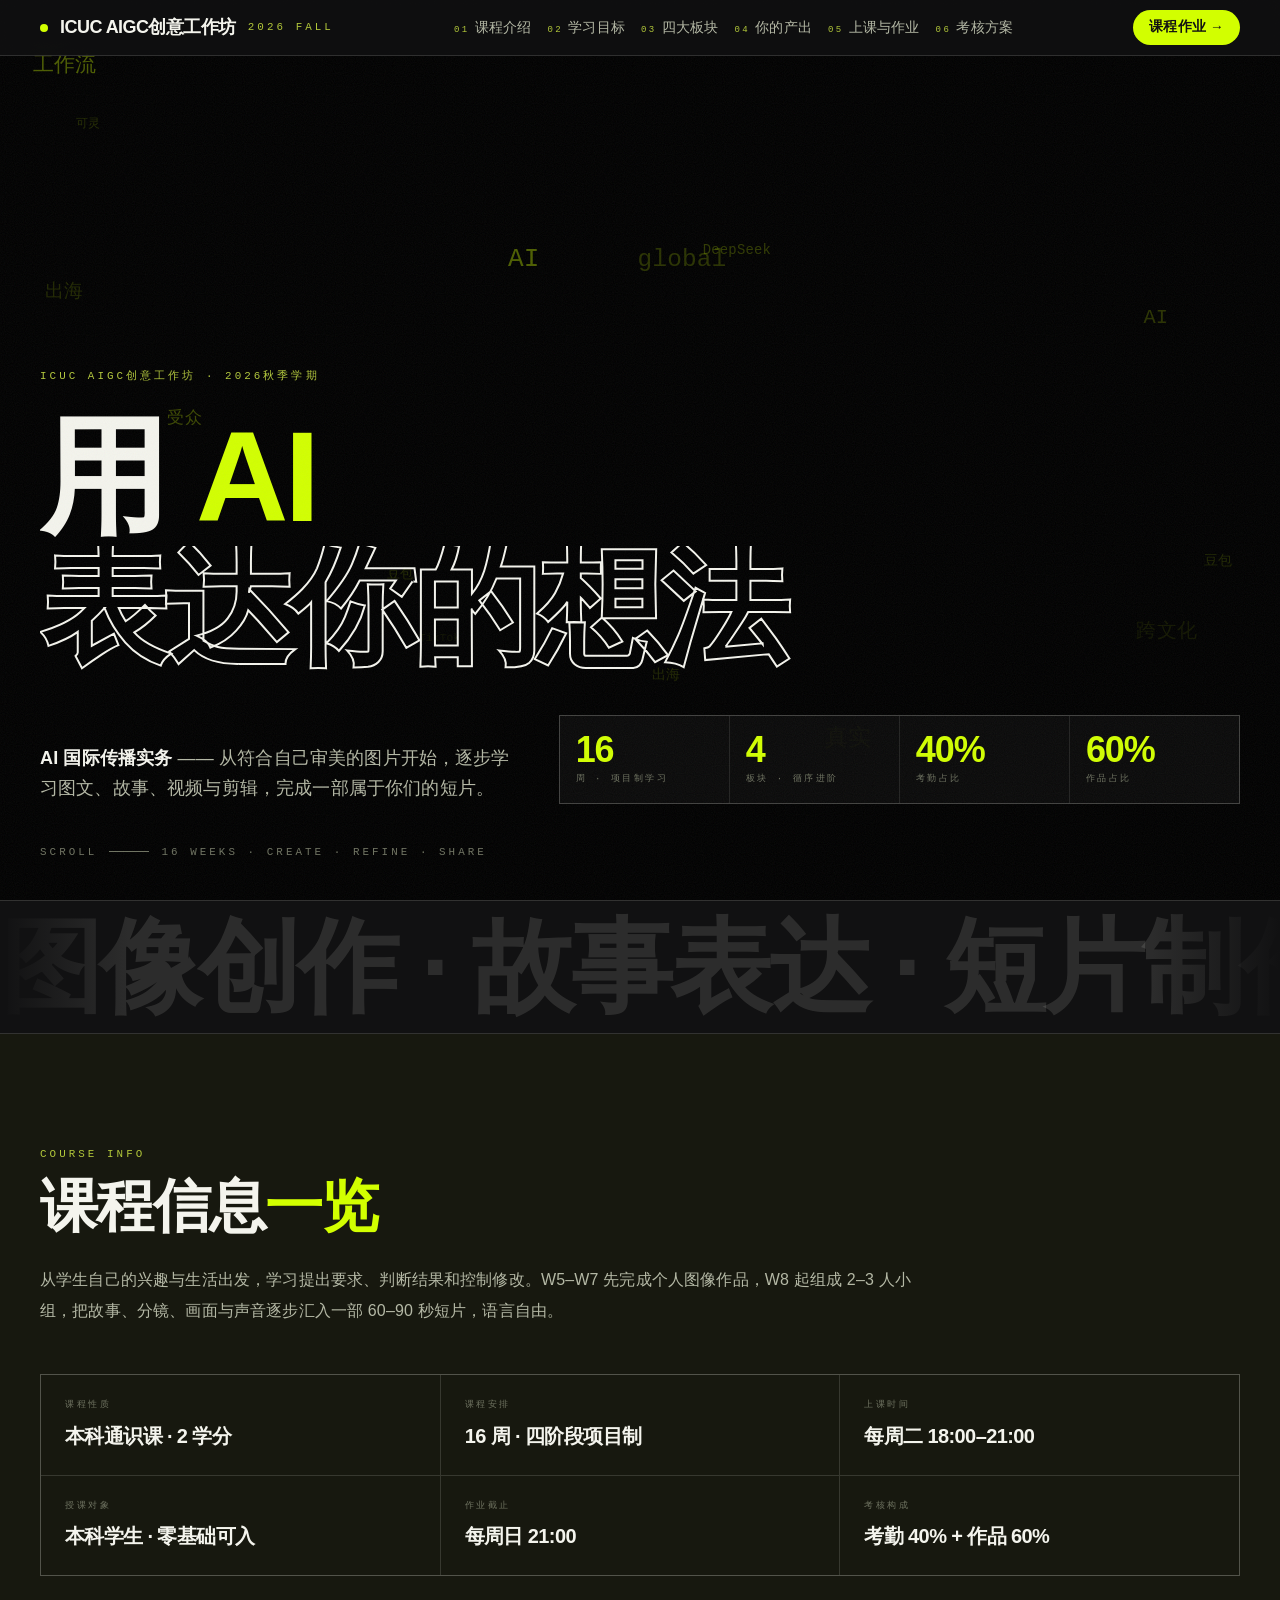
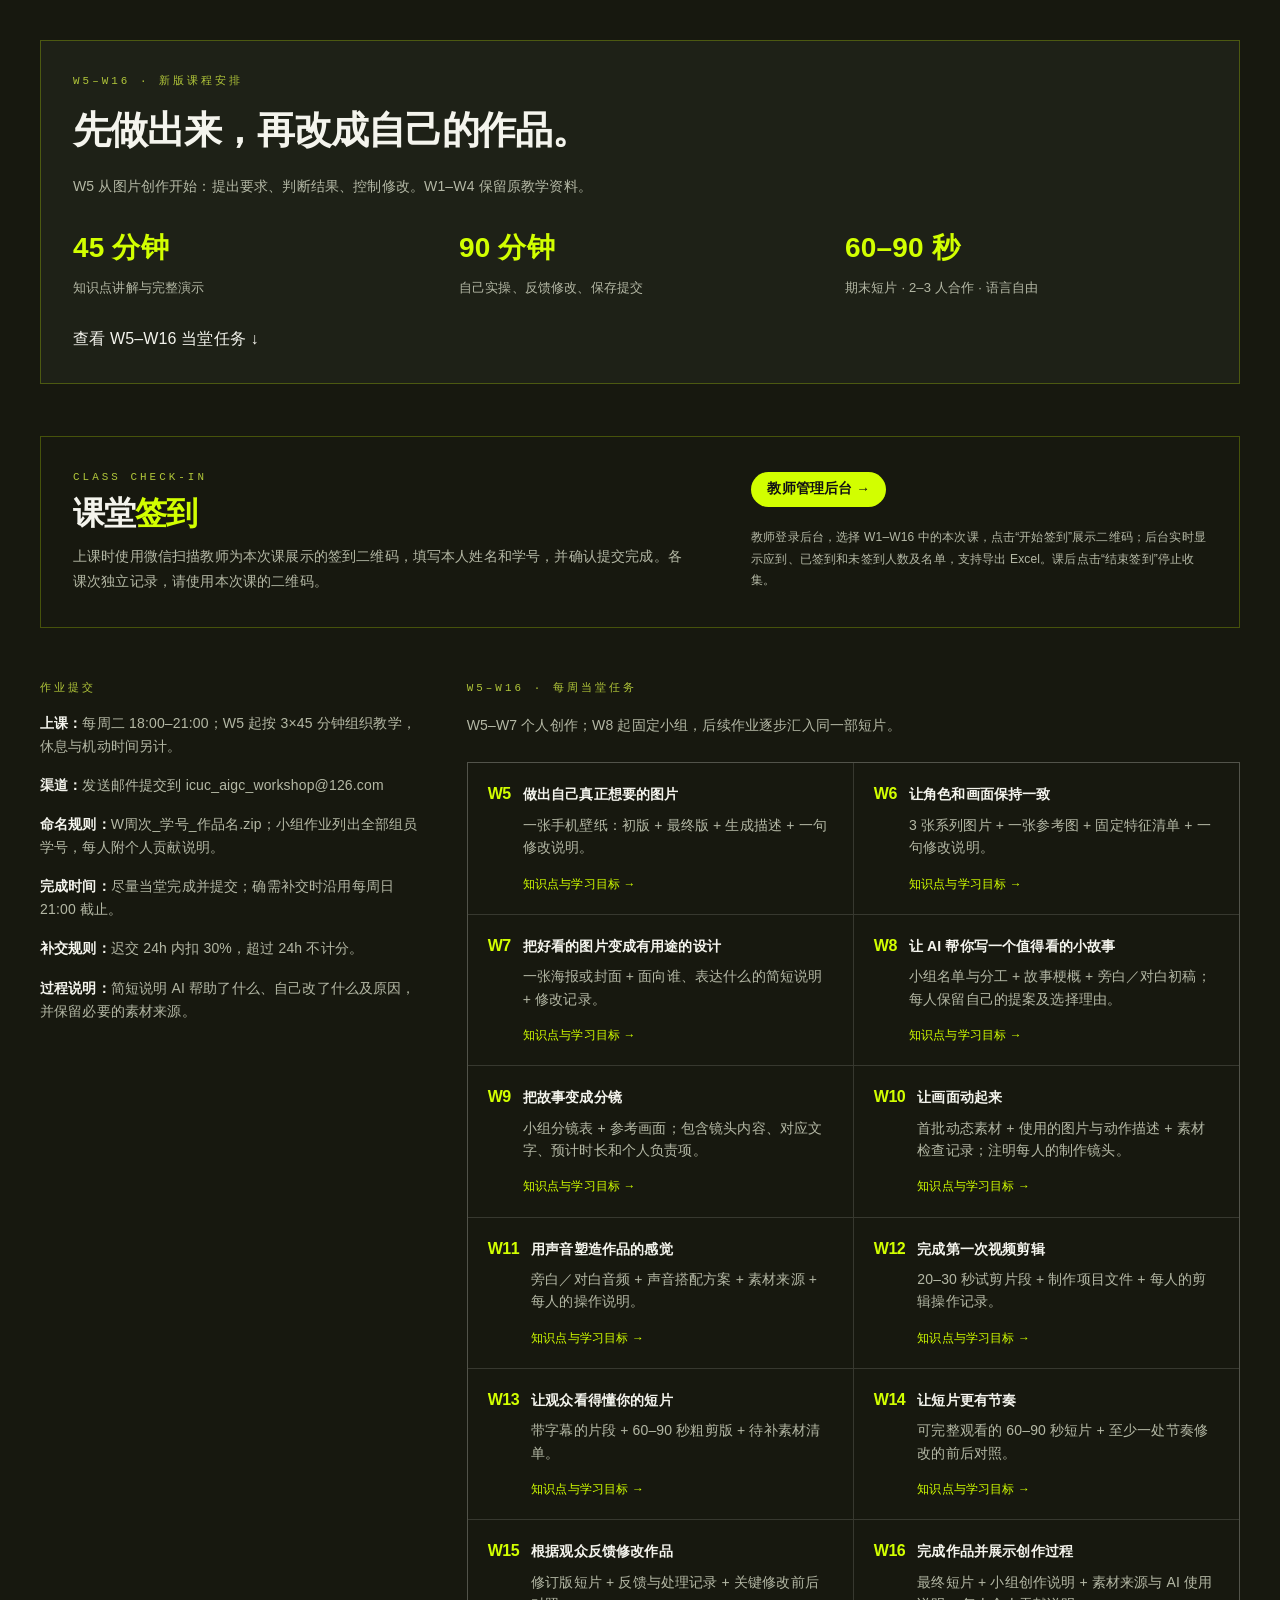
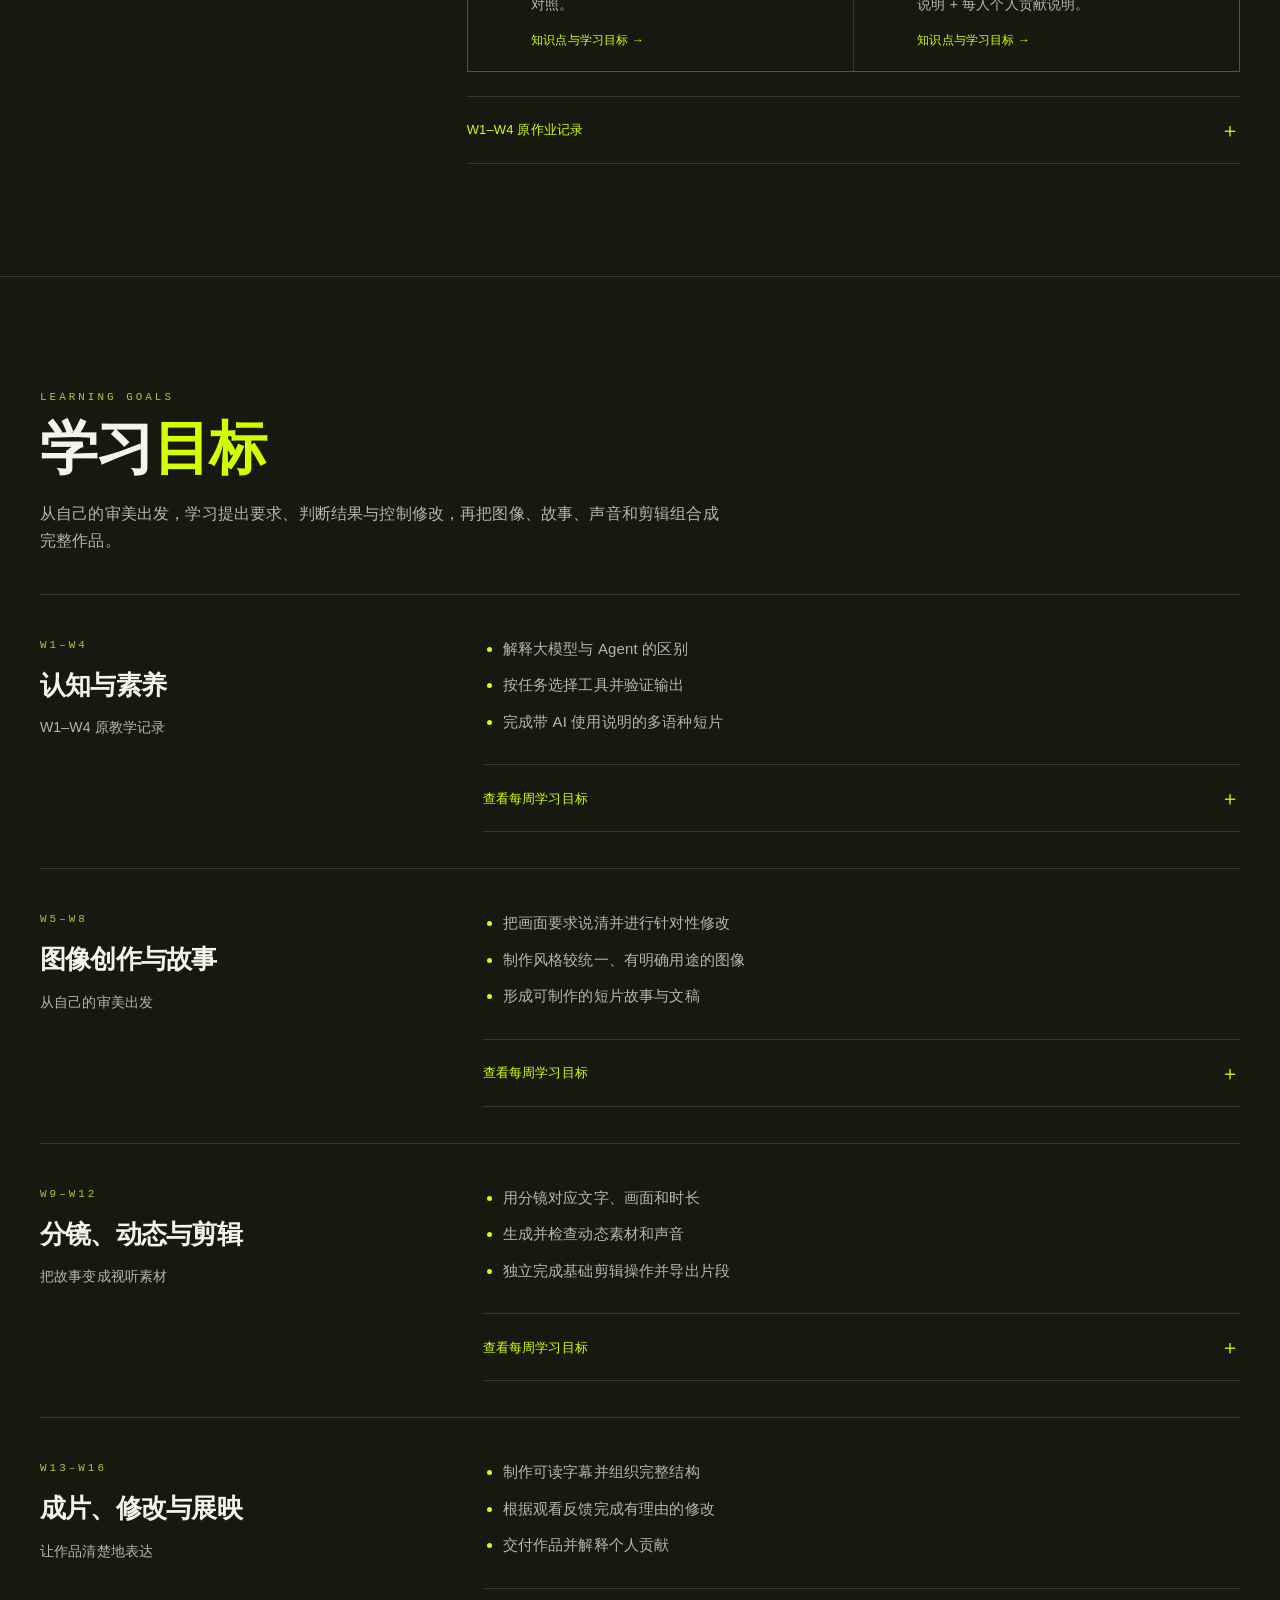
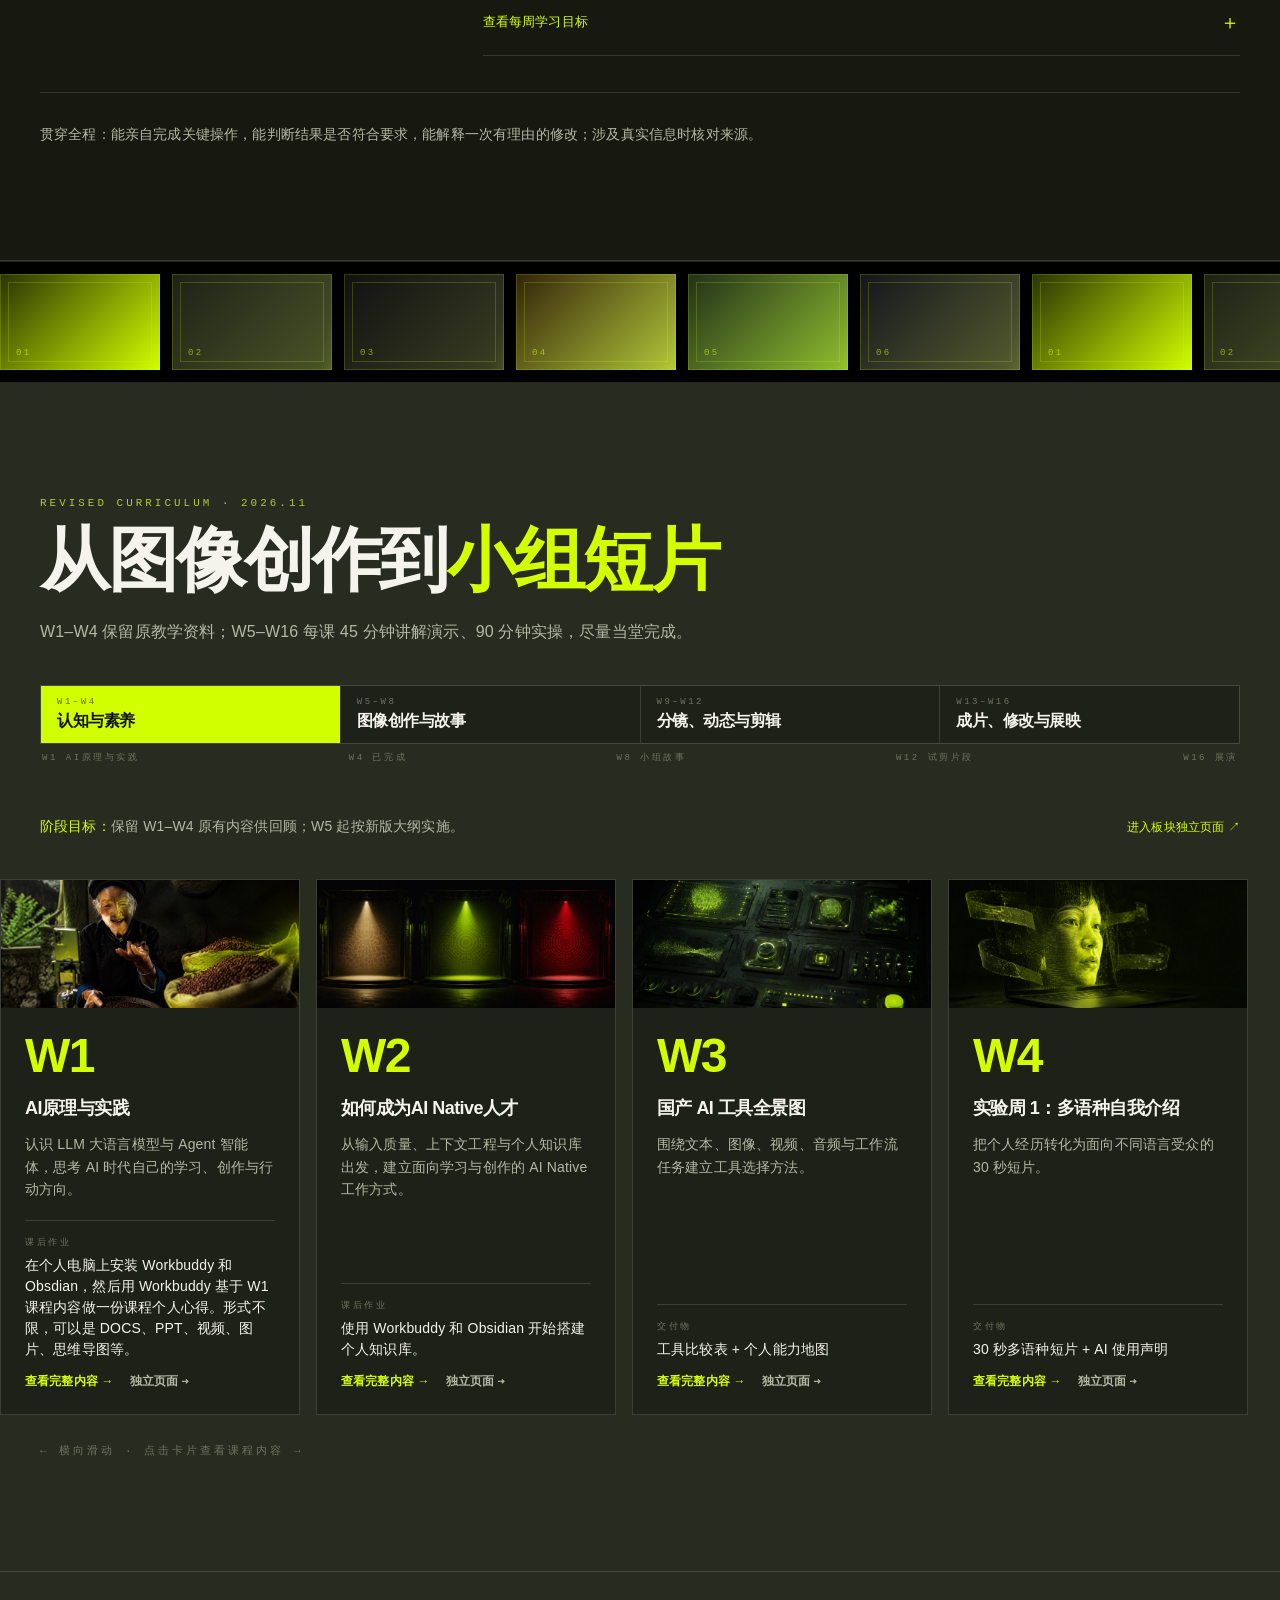
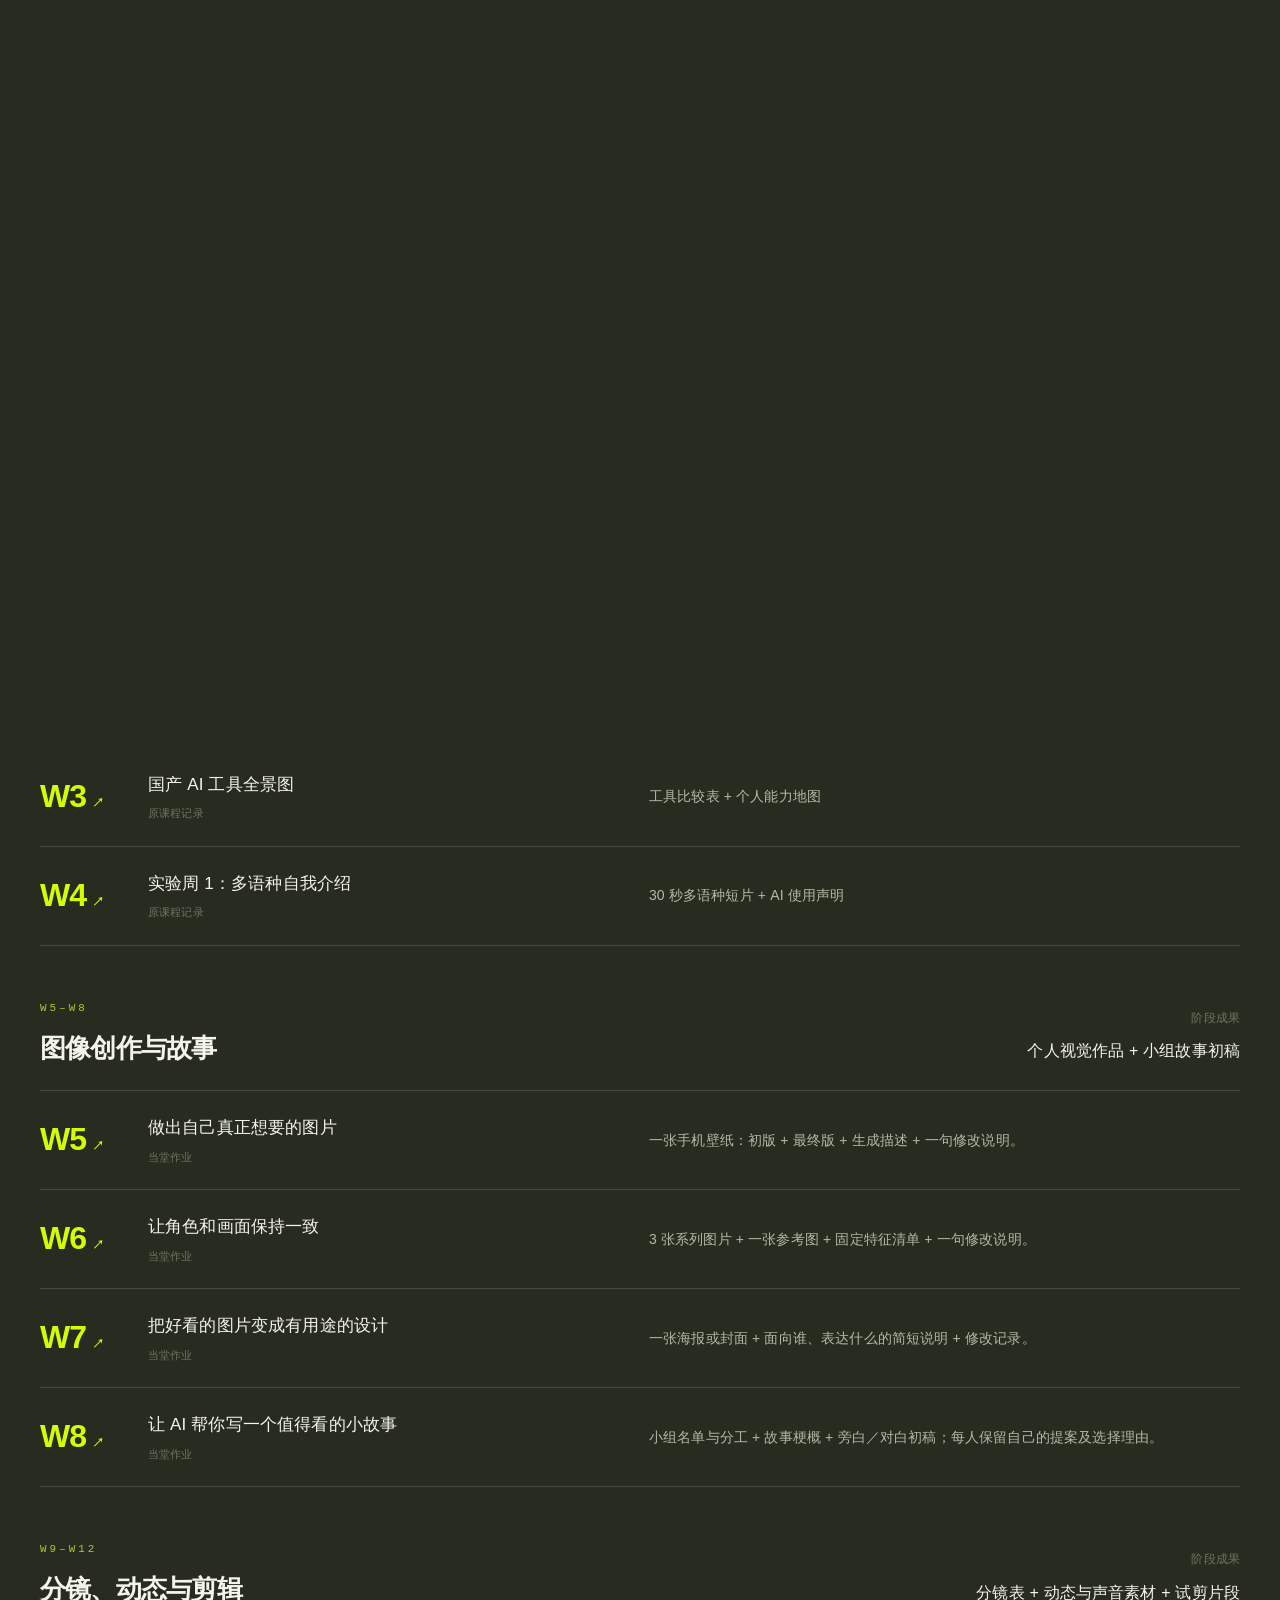
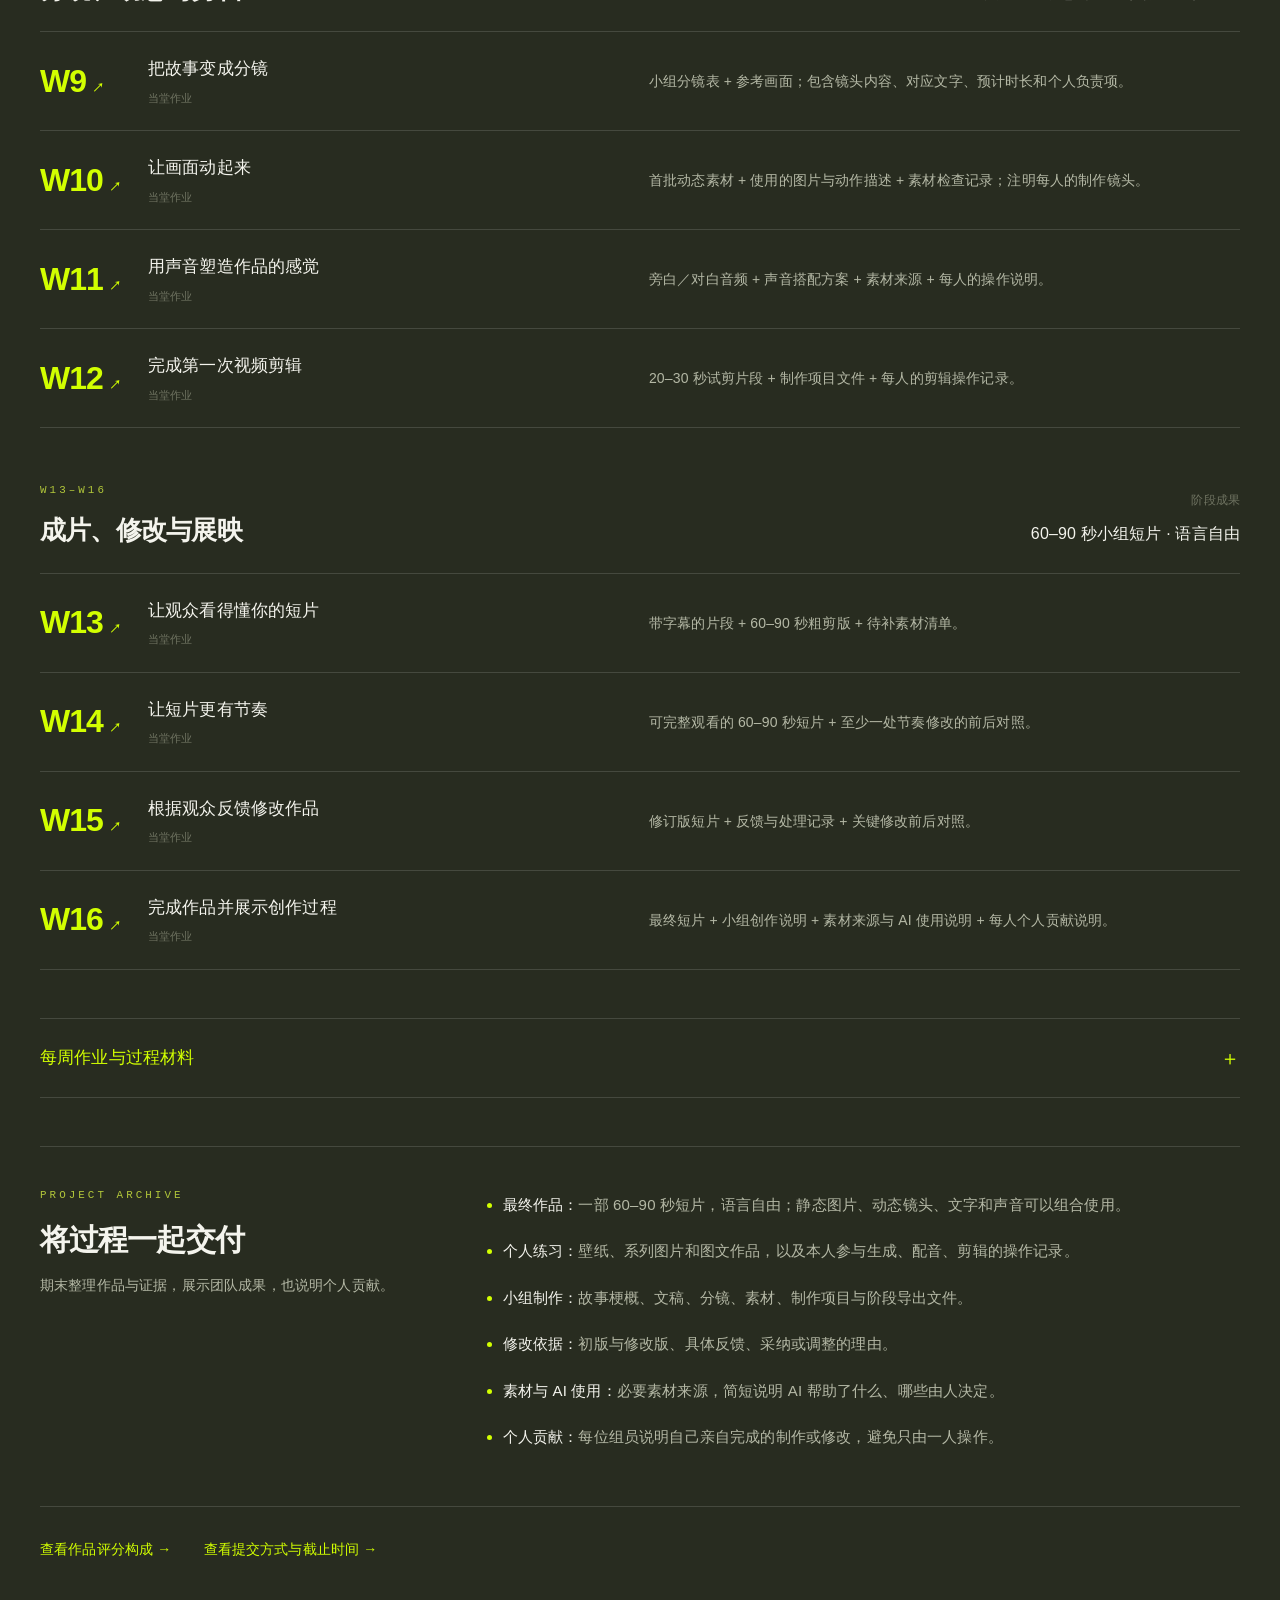
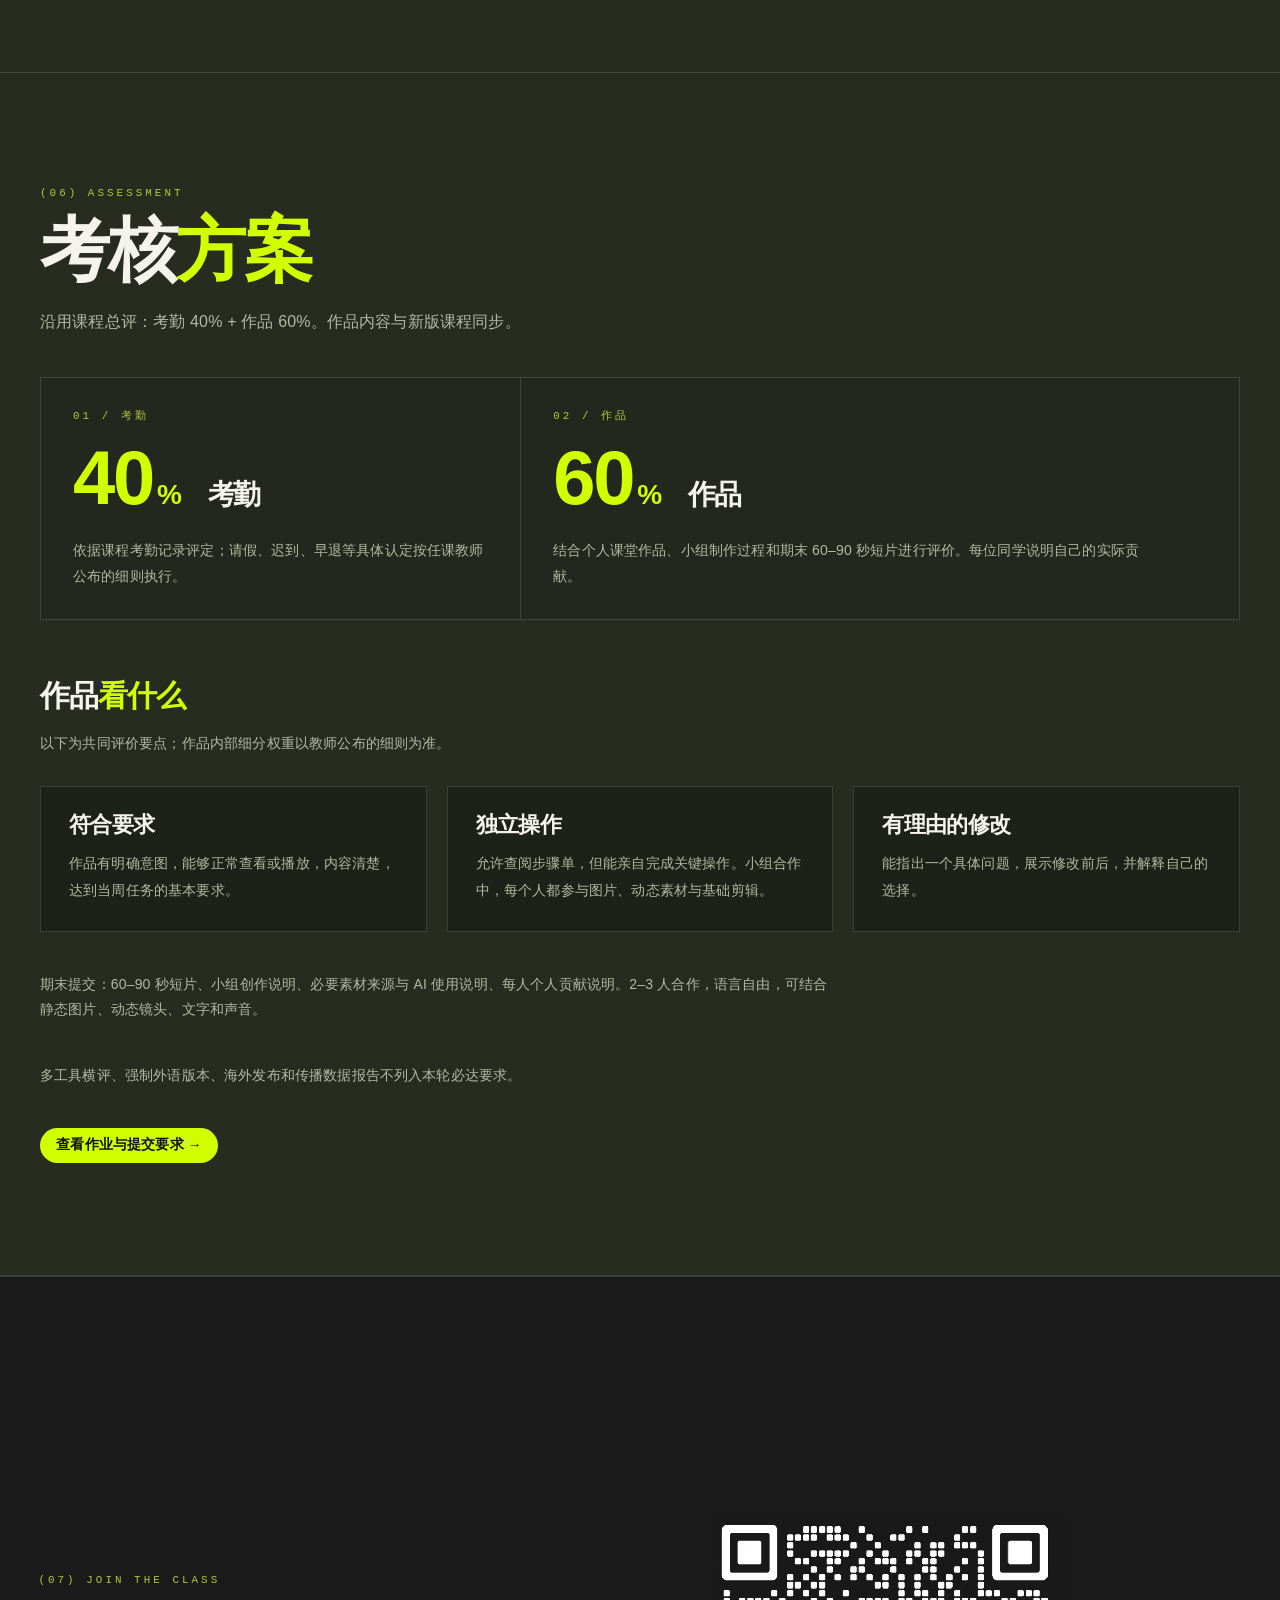
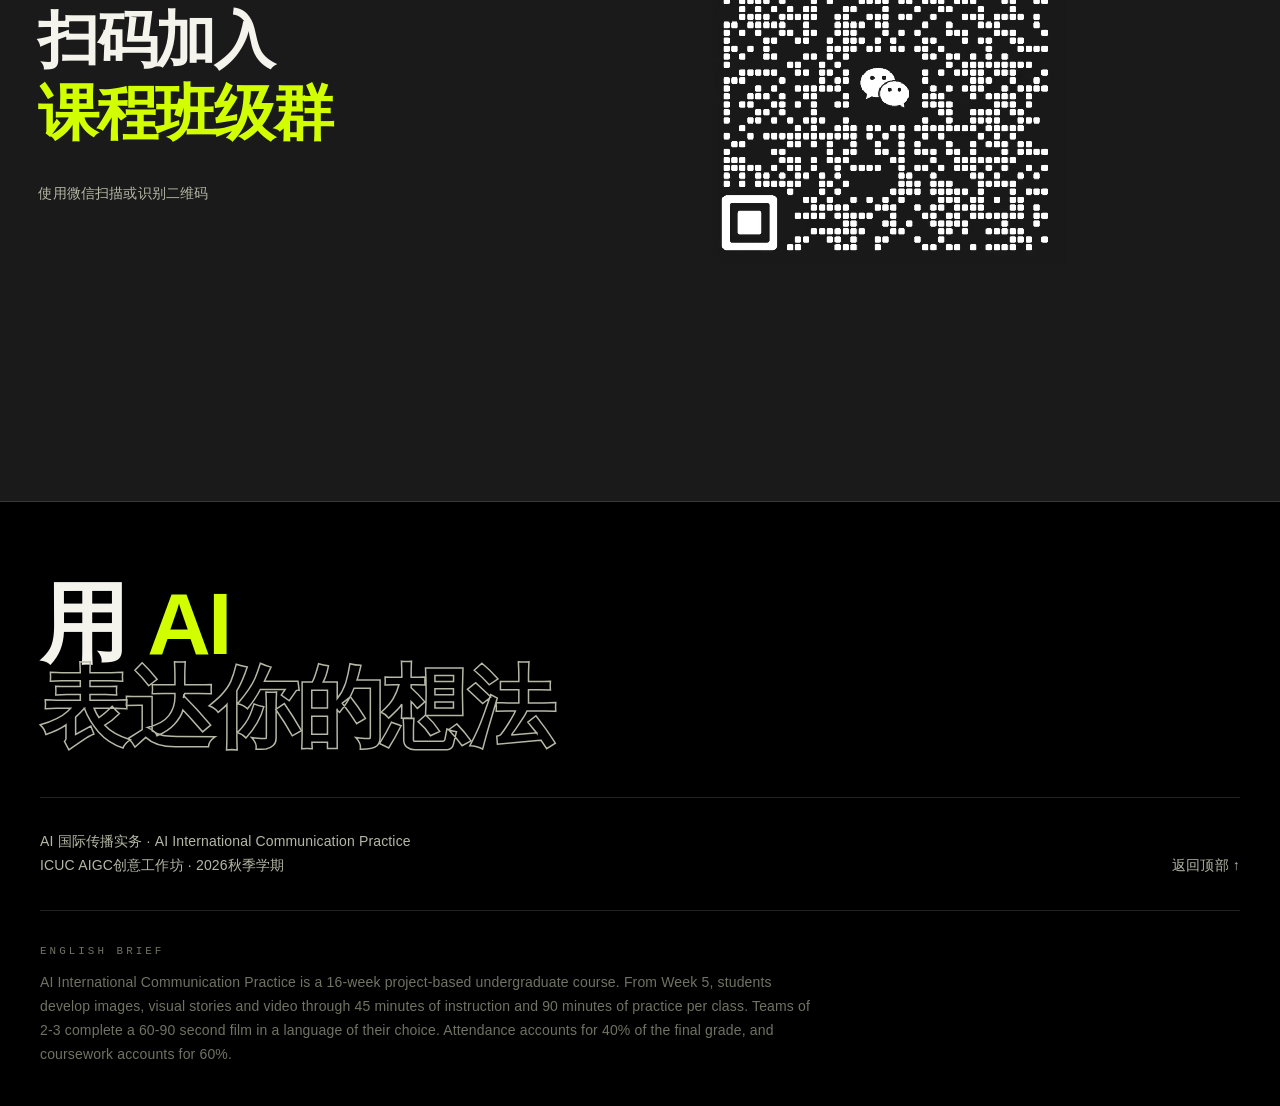
==== commit b8cc9911: "Revise W5-W16 for image creation and a 60-90 second team film" ====
--- a/index.html
+++ b/index.html
@@ -1 +1 @@
-<!doctype html><html lang="zh-CN"><head><meta charset="utf-8"><meta name="viewport" content="width=device-width,initial-scale=1"><title>课程介绍 · AI 国际传播实务</title><meta name="description" content="AI 国际传播实务：认知与素养、内容上传、智能体、分发与算法、理论、效果与综合作品。"><link rel="stylesheet" href="assets/original.css"><link rel="stylesheet" href="assets/original-look.css?v=11"><script src="assets/original-motion.js?v=4" defer></script><noscript><style>.reveal,.mask-line>span{opacity:1!important;transform:none!important}.phase-panel[hidden]{display:block!important}</style></noscript></head><body><a class="skip-link" href="#main">跳到正文</a><div class="scroll-progress" aria-hidden="true"><i></i></div><header class="original-header"><a class="brand-link" href="index.html#top"><span class="dot-live"></span><span class="font-display">ICUC AIGC创意工作坊</span><small class="d-mono">2026 FALL</small></a><nav class="desktop-nav" aria-label="主导航"><a class="u-link" href="index.html#info"><span class="d-mono">01</span>课程介绍</a><a class="u-link" href="index.html#learning-goals"><span class="d-mono">02</span>学习目标</a><a class="u-link" href="index.html#syllabus"><span class="d-mono">03</span>四大板块</a><a class="u-link" href="index.html#your-outputs"><span class="d-mono">04</span>你的产出</a><a class="u-link" href="index.html#assignments"><span class="d-mono">05</span>上课与作业</a><a class="u-link" href="index.html#assessment"><span class="d-mono">06</span>考核方案</a></nav><div class="nav-actions"><a class="btn-lime nav-cta" href="index.html#assignments">课程作业 →</a><button class="menu-trigger" aria-label="打开菜单" aria-expanded="false">☰</button></div></header><dialog class="mobile-menu" aria-label="导航菜单"><div class="dialog-top"><b class="font-display">ICUC AIGC创意工作坊</b><button data-close aria-label="关闭菜单">✕</button></div><nav><a class="u-link" href="index.html#info"><span class="d-mono">01</span>课程介绍</a><a class="u-link" href="index.html#learning-goals"><span class="d-mono">02</span>学习目标</a><a class="u-link" href="index.html#syllabus"><span class="d-mono">03</span>四大板块</a><a class="u-link" href="index.html#your-outputs"><span class="d-mono">04</span>你的产出</a><a class="u-link" href="index.html#assignments"><span class="d-mono">05</span>上课与作业</a><a class="u-link" href="index.html#assessment"><span class="d-mono">06</span>考核方案</a></nav></dialog><main id="main"><section id="top" class="original-hero"><canvas class="data-rain" aria-hidden="true"></canvas><div class="hero-shade"></div><div class="hero-inner"><p class="d-mono mb-8">ICUC AIGC创意工作坊 · 2026秋季学期</p><h1 class="font-display hero-title"><span class="mask-line"><span style="animation-delay:.1s">用中国 <span style="color:var(--lime)">AI</span></span></span><span class="mask-line"><span class="outline" style="animation-delay:.28s">讲中国故事</span></span></h1><div class="hero-bottom"><p><b>AI 国际传播实务</b> —— 从大模型与 Agent 入门，到跨文化内容生产、多平台分发与数据复盘，完成一个真实的传播项目。</p><div class="hero-stats"><div><strong class="font-display" data-count="16">16</strong><span class="d-mono-dim">周 · 项目制学习</span></div><div><strong class="font-display" data-count="4">4</strong><span class="d-mono-dim">板块 · 循序进阶</span></div><div><strong class="font-display" data-count="40%">40%</strong><span class="d-mono-dim">考勤占比</span></div><div><strong class="font-display" data-count="60%">60%</strong><span class="d-mono-dim">作品占比</span></div></div></div><div class="hero-scroll d-mono-dim"><span>SCROLL</span><i></i><span>16 WEEKS · 4 PHASES · REAL DEPLOYMENT</span></div></div></section><div class="original-marquee" aria-hidden="true"><div class="marquee-track font-display"><span>AI 国际传播 · 真实投放 · 数据回流 · 用中国 AI 讲中国故事 · </span><span>AI 国际传播 · 真实投放 · 数据回流 · 用中国 AI 讲中国故事 · </span></div></div><section id="info" class="original-section info-section"><div class="d-mono mb-4 reveal">COURSE INFO</div><h2 class="d-title section-title mb-6 reveal">课程信息<span style="color:var(--lime)">一览</span></h2><p class="intro-copy reveal">以国际传播任务为主线，将 AI 工具使用、跨文化表达和项目实践贯穿整个学期。通过个人练习与团队协作，把中国主题转化为面向海外受众的多语种、多模态内容。每次生成都回到受众与事实，每次修改都留下判断依据。</p><div class="info-grid"><div class="reveal"><div class="d-mono-dim mb-2">课程性质</div><strong class="d-title">本科通识课 · 2 学分</strong></div><div class="reveal"><div class="d-mono-dim mb-2">课程安排</div><strong class="d-title">16 周 · 四阶段项目制</strong></div><div class="reveal"><div class="d-mono-dim mb-2">上课时间</div><strong class="d-title">每周二 18:00–21:00</strong></div><div class="reveal"><div class="d-mono-dim mb-2">授课对象</div><strong class="d-title">本科学生 · 零基础可入</strong></div><div class="reveal"><div class="d-mono-dim mb-2">作业截止</div><strong class="d-title">每周日 21:00</strong></div><div class="reveal"><div class="d-mono-dim mb-2">考核构成</div><strong class="d-title">考勤 40% + 作品 60%</strong></div></div><div id="assignments" class="assignment-area"><div class="attendance-entry reveal"><div><div class="d-mono mb-3">CLASS CHECK-IN</div><h3 class="d-title">课堂<span style="color:var(--lime)">签到</span></h3><p>上课时使用微信扫描教师为本次课展示的签到二维码，填写本人姓名和学号，并确认提交完成。各课次独立记录，请使用本次课的二维码。</p></div><div class="attendance-actions"><a class="btn-lime" href="https://icuc-aigc-attendance.akon-mar.chatgpt.site/admin">教师管理后台 →</a><small>教师登录后台，选择 W1–W16 中的本次课，点击“开始签到”展示二维码；后台实时显示应到、已签到和未签到人数及名单，支持导出 Excel。课后点击“结束签到”停止收集。</small></div></div><div class="assignment-rules reveal"><div class="d-mono mb-4">作业提交</div><p><b>上课：</b>每周二晚上 6 点–9 点（18:00–21:00）</p><p><b>渠道：</b>发送邮件提交到 <a href="mailto:icuc_aigc_workshop@126.com">icuc_aigc_workshop@126.com</a></p><p><b>命名规则：</b>W周次_学号_作品名.zip</p><p><b>截止：</b>每周日晚上 9 点（21:00）截止当周作业。</p><p><b>规则：</b>迟交 24h 内扣 30%，超过 24h 不计分；每件作品必须附 AI 使用声明表。</p></div><div id="mini-assignments"><div class="d-mono mb-4 reveal">每周 mini 作业题库（12 次取 10 次）</div><div class="mini-grid"><div class="mini-item reveal"><b class="font-display">W1</b><span><strong>课程个人心得</strong>在个人电脑上安装 Workbuddy 和 Obsdian，然后用 Workbuddy 基于 W1 课程内容做一份课程个人心得。形式不限，可以是 DOCS、PPT、视频、图片、思维导图等。</span></div><div class="mini-item reveal"><b class="font-display">W2</b><span><strong>个人知识库</strong>使用 Workbuddy 和 Obsidian 开始搭建个人知识库。</span></div><div class="mini-item reveal"><b class="font-display">W3</b><span><strong>组合流初体验</strong>用 DeepSeek 批量生成 10 个开头，再用豆包精修，提交 3 条海外社媒文案底稿。</span></div><div class="mini-item reveal"><b class="font-display">W4</b><span><strong>标识自查</strong>用 MediaInfo 检查自己 W4 多语种自我介绍短片的元数据，提交检查截图。</span></div><div class="mini-item reveal"><b class="font-display">W5</b><span><strong>毙掉一个选题</strong>从 AI 给出的 20 个选题中，选出最应该否决的 1 个，提交该选题及否决理由。</span></div><div class="mini-item reveal"><b class="font-display">W6</b><span><strong>自嗨词猎手</strong>找一篇官方通稿，圈出 5 个“自嗨词”，逐一给出面向海外受众的替换表达。</span></div><div class="mini-item reveal"><b class="font-display">W7</b><span><strong>同一提示词工具对比</strong>用同一条 prompt 在两款工具中生成内容，提交两份生成结果和 100 字差异归因。</span></div><div class="mini-item reveal"><b class="font-display">W9</b><span><strong>爆款反推</strong>找一条海外平台上的中国主题爆款内容，分析其开头、内容结构和互动设计，反推它的算法策略。</span></div><div class="mini-item reveal"><b class="font-display">W10</b><span><strong>标题 A/B</strong>为期中跨文化短片写 5 个标题，逐一标注目标平台。</span></div><div class="mini-item reveal"><b class="font-display">W11</b><span><strong>生产线试跑</strong>使用自己搭建的 Coze 工作流，产出 3 条多平台文案底稿，并完成必要的人工修改。</span></div><div class="mini-item reveal"><b class="font-display">W13</b><span><strong>身边的标识</strong>截图 3 个在平台上看到的 AI 标识，分别用一句话说明其合规或不合规的理由。</span></div><div class="mini-item reveal"><b class="font-display">W14</b><span><strong>一条曲线讲一个故事</strong>截取自己作品完播曲线的一处明显断崖，标出对应位置，并写出原因假设。</span></div></div></div></div></section><section id="learning-goals" class="original-section info-section outcomes-section" aria-labelledby="learning-goals-title"><div class="d-mono mb-4 reveal">LEARNING GOALS</div><h2 id="learning-goals-title" class="d-title section-title mb-6 reveal">学习<span style="color:var(--lime)">目标</span></h2><p class="section-desc reveal">从认识 AI，到创作、分发与效果评估。学完这门课，你将能够独立解释工具选择、完成传播任务，并用作品和证据说明自己的判断。</p><div class="goal-ledger"><article class="goal-phase reveal"><div class="goal-phase-heading"><span class="d-mono">W1–W4</span><h3 class="d-title">认知与素养</h3><p>理解工具，建立判断</p></div><div><ul class="outcome-list"><li>解释大模型与 Agent 的区别</li><li>按任务选择工具并验证输出</li><li>完成带 AI 使用说明的多语种短片</li></ul><details class="outcome-details"><summary>查看每周学习目标<span aria-hidden="true">＋</span></summary><div class="weekly-goals"><div class="weekly-goal"><a class="d-mono" href="phase-1.html#week-1">W1 ↗</a><div><h4>AI原理与实践</h4><ul class="outcome-list"><li>理解什么是 LLM 大语言模型</li><li>理解什么是 Agent 智能体及其与 LLM 的关系</li><li>思考 AI 时代自己该怎么做，并形成个人心得</li></ul></div></div><div class="weekly-goal"><a class="d-mono" href="phase-1.html#week-2">W2 ↗</a><div><h4>如何成为AI Native人才</h4><ul class="outcome-list"><li>理解输入质量对 AI 输出的影响</li><li>学会围绕任务组织和提供上下文</li><li>使用 Workbuddy 和 Obsidian 开始搭建个人知识库</li><li>整理可复用的个人上线文仓库</li></ul></div></div><div class="weekly-goal"><a class="d-mono" href="phase-1.html#week-3">W3 ↗</a><div><h4>国产 AI 工具全景图</h4><ul class="outcome-list"><li>建立任务与工具的对应关系</li><li>用统一材料比较工具输出</li><li>说明选择依据与使用限制</li></ul></div></div><div class="weekly-goal"><a class="d-mono" href="phase-1.html#week-4">W4 ↗</a><div><h4>实验周 1：多语种自我介绍</h4><ul class="outcome-list"><li>完成中文与外语的受众适配</li><li>串联文案、配音、字幕和剪辑</li><li>说明作品中的 AI 使用环节</li></ul></div></div></div></details></div></article><article class="goal-phase reveal"><div class="goal-phase-heading"><span class="d-mono">W5–W8</span><h3 class="d-title">内容上传</h3><p>把想法变成作品</p></div><div><ul class="outcome-list"><li>从目标受众出发确定选题</li><li>完成跨文化改写与多模态生产</li><li>用版本对照说明创作决策</li></ul><details class="outcome-details"><summary>查看每周学习目标<span aria-hidden="true">＋</span></summary><div class="weekly-goals"><div class="weekly-goal"><a class="d-mono" href="phase-2.html#week-5">W5 ↗</a><div><h4>AI 辅助选题</h4><ul class="outcome-list"><li>区分主题、选题和叙事角度</li><li>从材料中提出可核实的选题</li><li>给出选题筛选理由</li></ul></div></div><div class="weekly-goal"><a class="d-mono" href="phase-2.html#week-6">W6 ↗</a><div><h4>跨文化写作</h4><ul class="outcome-list"><li>识别受众已有知识与理解障碍</li><li>调整叙事开头和解释方式</li><li>保留事实的一致性</li></ul></div></div><div class="weekly-goal"><a class="d-mono" href="phase-2.html#week-7">W7 ↗</a><div><h4>AI 视觉与视频</h4><ul class="outcome-list"><li>从脚本拆出可制作镜头</li><li>比较视觉与视频工具的表现</li><li>保持人物、画面和声音一致</li></ul></div></div><div class="weekly-goal"><a class="d-mono" href="phase-2.html#week-8">W8 ↗</a><div><h4>实验周 2：90 秒跨文化短片</h4><ul class="outcome-list"><li>形成完整的跨文化叙事</li><li>完成多模态协同与质量检查</li><li>用决策日志解释人机分工</li></ul></div></div></div></details></div></article><article class="goal-phase reveal"><div class="goal-phase-heading"><span class="d-mono">W9–W12</span><h3 class="d-title">智能体、分发与算法</h3><p>让作品抵达受众</p></div><div><ul class="outcome-list"><li>分析平台与受众的关系</li><li>搭建带人工审核节点的工作流</li><li>完成授权投放并记录反馈</li></ul><details class="outcome-details"><summary>查看每周学习目标<span aria-hidden="true">＋</span></summary><div class="weekly-goals"><div class="weekly-goal"><a class="d-mono" href="phase-3.html#week-9">W9 ↗</a><div><h4>全球平台算法图谱</h4><ul class="outcome-list"><li>比较平台的内容形态与受众场景</li><li>辨认常见传播指标</li><li>形成平台适配假设</li></ul></div></div><div class="weekly-goal"><a class="d-mono" href="phase-3.html#week-10">W10 ↗</a><div><h4>多版本分发策略</h4><ul class="outcome-list"><li>保持核心事实一致</li><li>调整标题、封面和前几秒表达</li><li>提出可验证的版本比较方案</li></ul></div></div><div class="weekly-goal"><a class="d-mono" href="phase-3.html#week-11">W11 ↗</a><div><h4>智能体工作流：国际传播生产线</h4><ul class="outcome-list"><li>连接输入、处理、工具和输出节点</li><li>加入质量检查与失败处理</li><li>保留人工终审节点</li></ul></div></div><div class="weekly-goal"><a class="d-mono" href="phase-3.html#week-12">W12 ↗</a><div><h4>实验周 3：授权投放与数据记录</h4><ul class="outcome-list"><li>完成发布前审查</li><li>执行授权范围内的投放方案</li><li>记录时间、版本与数据口径</li></ul></div></div></div></details></div></article><article class="goal-phase reveal"><div class="goal-phase-heading"><span class="d-mono">W13–W16</span><h3 class="d-title">理论、效果与综合作品</h3><p>用证据检验传播</p></div><div><ul class="outcome-list"><li>识别传播与 AI 使用中的伦理问题</li><li>区分数据事实、解释与推测</li><li>用作品与证据呈现学习成果</li></ul><details class="outcome-details"><summary>查看每周学习目标<span aria-hidden="true">＋</span></summary><div class="weekly-goals"><div class="weekly-goal"><a class="d-mono" href="phase-4.html#week-13">W13 ↗</a><div><h4>AI 跨文化伦理与合规审查</h4><ul class="outcome-list"><li>识别偏见、隐私与真实性问题</li><li>核查素材授权和 AI 使用说明</li><li>提出可执行的修订意见</li></ul></div></div><div class="weekly-goal"><a class="d-mono" href="phase-4.html#week-14">W14 ↗</a><div><h4>投放数据复盘</h4><ul class="outcome-list"><li>按统一口径整理数据</li><li>区分发现、解释与因果结论</li><li>提出有证据支持的修改建议</li></ul></div></div><div class="weekly-goal"><a class="d-mono" href="phase-4.html#week-15">W15 ↗</a><div><h4>期末工作坊与作品完善</h4><ul class="outcome-list"><li>根据反馈完成关键修改</li><li>对齐作品与数据结论</li><li>准备有依据的展示与答辩</li></ul></div></div><div class="weekly-goal"><a class="d-mono" href="phase-4.html#week-16">W16 ↗</a><div><h4>期末展演与评审</h4><ul class="outcome-list"><li>清楚展示项目目标、作品和效果</li><li>回答人机协作与传播判断问题</li><li>总结个人贡献与可迁移能力</li></ul></div></div></div></details></div></article></div><p class="outcome-note reveal">贯穿全程：核查关键事实与来源，解释跨文化表达的取舍，保留 AI 使用说明、人工审核与修改依据。</p></section><div class="film-band" aria-hidden="true"><div class="film-track"><div class="film-frame" style="background:linear-gradient(135deg,#2a3305,#d2ff00)"><div class="film-border"></div><div class="film-shimmer"></div><span>01</span></div><div class="film-frame" style="background:linear-gradient(135deg,#1e2117,#4a5527)"><div class="film-border"></div><div class="film-shimmer"></div><span>02</span></div><div class="film-frame" style="background:linear-gradient(135deg,#111112,#3a3f22)"><div class="film-border"></div><div class="film-shimmer"></div><span>03</span></div><div class="film-frame" style="background:linear-gradient(135deg,#33240a,#b2c73a)"><div class="film-border"></div><div class="film-shimmer"></div><span>04</span></div><div class="film-frame" style="background:linear-gradient(135deg,#22301a,#8fbf2f)"><div class="film-border"></div><div class="film-shimmer"></div><span>05</span></div><div class="film-frame" style="background:linear-gradient(135deg,#14161c,#565c30)"><div class="film-border"></div><div class="film-shimmer"></div><span>06</span></div><div class="film-frame" style="background:linear-gradient(135deg,#2a3305,#d2ff00)"><div class="film-border"></div><div class="film-shimmer"></div><span>01</span></div><div class="film-frame" style="background:linear-gradient(135deg,#1e2117,#4a5527)"><div class="film-border"></div><div class="film-shimmer"></div><span>02</span></div><div class="film-frame" style="background:linear-gradient(135deg,#111112,#3a3f22)"><div class="film-border"></div><div class="film-shimmer"></div><span>03</span></div><div class="film-frame" style="background:linear-gradient(135deg,#33240a,#b2c73a)"><div class="film-border"></div><div class="film-shimmer"></div><span>04</span></div><div class="film-frame" style="background:linear-gradient(135deg,#22301a,#8fbf2f)"><div class="film-border"></div><div class="film-shimmer"></div><span>05</span></div><div class="film-frame" style="background:linear-gradient(135deg,#14161c,#565c30)"><div class="film-border"></div><div class="film-shimmer"></div><span>06</span></div><div class="film-frame" style="background:linear-gradient(135deg,#2a3305,#d2ff00)"><div class="film-border"></div><div class="film-shimmer"></div><span>01</span></div><div class="film-frame" style="background:linear-gradient(135deg,#1e2117,#4a5527)"><div class="film-border"></div><div class="film-shimmer"></div><span>02</span></div><div class="film-frame" style="background:linear-gradient(135deg,#111112,#3a3f22)"><div class="film-border"></div><div class="film-shimmer"></div><span>03</span></div><div class="film-frame" style="background:linear-gradient(135deg,#33240a,#b2c73a)"><div class="film-border"></div><div class="film-shimmer"></div><span>04</span></div><div class="film-frame" style="background:linear-gradient(135deg,#22301a,#8fbf2f)"><div class="film-border"></div><div class="film-shimmer"></div><span>05</span></div><div class="film-frame" style="background:linear-gradient(135deg,#14161c,#565c30)"><div class="film-border"></div><div class="film-shimmer"></div><span>06</span></div></div></div><section id="syllabus" class="original-section olive-section" aria-label="四大课程板块"><div class="section-front"><div class="reveal"><div class="phase-tabs" role="tablist" aria-label="四大课程板块"><button role="tab" id="phase-tab-1" aria-selected="true" aria-controls="phase-panel-1" tabindex="0" data-phase="1"><span class="d-mono-dim">W1–W4</span><span class="d-title">认知与素养</span></button><button role="tab" id="phase-tab-2" aria-selected="false" aria-controls="phase-panel-2" tabindex="-1" data-phase="2"><span class="d-mono-dim">W5–W8</span><span class="d-title">内容上传</span></button><button role="tab" id="phase-tab-3" aria-selected="false" aria-controls="phase-panel-3" tabindex="-1" data-phase="3"><span class="d-mono-dim">W9–W12</span><span class="d-title">智能体、分发与算法</span></button><button role="tab" id="phase-tab-4" aria-selected="false" aria-controls="phase-panel-4" tabindex="-1" data-phase="4"><span class="d-mono-dim">W13–W16</span><span class="d-title">理论、效果与综合作品</span></button></div><div class="phase-milestones d-mono-dim"><span>W1 AI原理与实践</span><span>W4 实验周1</span><span>W8 期中</span><span>W12 投放实践</span><span>W16 展演</span></div></div><div class="phase-panel" id="phase-panel-1" role="tabpanel" aria-labelledby="phase-tab-1" ><div class="phase-goal"><p><span style="color:var(--lime)">阶段目标：</span>从大模型与 Agent 入门，认识生成式 AI 的能力、边界与协作方式，完成第一件多语种作品。</p><a class="u-link" href="phase-1.html">进入板块独立页面 ↗</a></div><div class="week-strip"><div class="tilt"><article class="week-card reveal"><img src="assets/weeks/w1.jpg" alt="" loading="lazy"><div class="week-card-content"><span class="font-display week-n">W1</span><h4 class="d-title">AI原理与实践</h4><p>认识 LLM 大语言模型与 Agent 智能体，思考 AI 时代自己的学习、创作与行动方向。</p><div class="week-card-end"><div class="d-mono-dim">课后作业</div><p>在个人电脑上安装 Workbuddy 和 Obsdian，然后用 Workbuddy 基于 W1 课程内容做一份课程个人心得。形式不限，可以是 DOCS、PPT、视频、图片、思维导图等。</p><div class="card-links"><button class="u-link" data-week="1">查看完整内容 →</button><a class="u-link" href="phase-1.html#week-1">独立页面 ⇢</a></div></div></div></article></div><div class="tilt"><article class="week-card reveal"><img src="assets/weeks/w2.jpg" alt="" loading="lazy"><div class="week-card-content"><span class="font-display week-n">W2</span><h4 class="d-title">如何成为AI Native人才</h4><p>从输入质量、上下文工程与个人知识库出发，建立面向学习与创作的 AI Native 工作方式。</p><div class="week-card-end"><div class="d-mono-dim">课后作业</div><p>使用 Workbuddy 和 Obsidian 开始搭建个人知识库。</p><div class="card-links"><button class="u-link" data-week="2">查看完整内容 →</button><a class="u-link" href="phase-1.html#week-2">独立页面 ⇢</a></div></div></div></article></div><div class="tilt"><article class="week-card reveal"><img src="assets/weeks/w3.jpg" alt="" loading="lazy"><div class="week-card-content"><span class="font-display week-n">W3</span><h4 class="d-title">国产 AI 工具全景图</h4><p>围绕文本、图像、视频、音频与工作流任务建立工具选择方法。</p><div class="week-card-end"><div class="d-mono-dim">交付物</div><p>工具比较表 + 个人能力地图</p><div class="card-links"><button class="u-link" data-week="3">查看完整内容 →</button><a class="u-link" href="phase-1.html#week-3">独立页面 ⇢</a></div></div></div></article></div><div class="tilt"><article class="week-card reveal"><img src="assets/weeks/w4.jpg" alt="" loading="lazy"><div class="week-card-content"><span class="font-display week-n">W4</span><h4 class="d-title">实验周 1：多语种自我介绍</h4><p>把个人经历转化为面向不同语言受众的 30 秒短片。</p><div class="week-card-end"><div class="d-mono-dim">交付物</div><p>30 秒多语种短片 + AI 使用声明</p><div class="card-links"><button class="u-link" data-week="4">查看完整内容 →</button><a class="u-link" href="phase-1.html#week-4">独立页面 ⇢</a></div></div></div></article></div></div></div><div class="phase-panel" id="phase-panel-2" role="tabpanel" aria-labelledby="phase-tab-2" hidden><div class="phase-goal"><p><span style="color:var(--lime)">阶段目标：</span>围绕一个中国主题，完成选题、跨文化写作、分镜、生成、配音与剪辑，形成可展示的期中作品。</p><a class="u-link" href="phase-2.html">进入板块独立页面 ↗</a></div><div class="week-strip"><div class="tilt"><article class="week-card reveal"><img src="assets/weeks/w5.jpg" alt="" loading="lazy"><div class="week-card-content"><span class="font-display week-n">W5</span><h4 class="d-title">AI 辅助选题</h4><p>从受众兴趣与信息需求出发，找到中国主题的传播切口。</p><div class="week-card-end"><div class="d-mono-dim">交付物</div><p>3 个海外可传播选题 + 筛选依据</p><div class="card-links"><button class="u-link" data-week="5">查看完整内容 →</button><a class="u-link" href="phase-2.html#week-5">独立页面 ⇢</a></div></div></div></article></div><div class="tilt"><article class="week-card reveal"><img src="assets/weeks/w6.jpg" alt="" loading="lazy"><div class="week-card-content"><span class="font-display week-n">W6</span><h4 class="d-title">跨文化写作</h4><p>让信息在不同文化语境中被理解，而不是只完成字面翻译。</p><div class="week-card-end"><div class="d-mono-dim">交付物</div><p>600 字中文稿及英文适配稿 + 改写说明</p><div class="card-links"><button class="u-link" data-week="6">查看完整内容 →</button><a class="u-link" href="phase-2.html#week-6">独立页面 ⇢</a></div></div></div></article></div><div class="tilt"><article class="week-card reveal"><img src="assets/weeks/w7.jpg" alt="" loading="lazy"><div class="week-card-content"><span class="font-display week-n">W7</span><h4 class="d-title">AI 视觉与视频</h4><p>把文字脚本转化为分镜与声音，完成短片生产的第一轮闭环。</p><div class="week-card-end"><div class="d-mono-dim">交付物</div><p>60 秒中国主题短片初版 + 工具对照记录</p><div class="card-links"><button class="u-link" data-week="7">查看完整内容 →</button><a class="u-link" href="phase-2.html#week-7">独立页面 ⇢</a></div></div></div></article></div><div class="tilt"><article class="week-card reveal"><img src="assets/weeks/w8.jpg" alt="" loading="lazy"><div class="week-card-content"><span class="font-display week-n">W8</span><h4 class="d-title">实验周 2：90 秒跨文化短片</h4><p>整合前半程学习，完成有明确受众与叙事主线的期中作品。</p><div class="week-card-end"><div class="d-mono-dim">交付物</div><p>90 秒跨文化短片 + 决策日志</p><div class="card-links"><button class="u-link" data-week="8">查看完整内容 →</button><a class="u-link" href="phase-2.html#week-8">独立页面 ⇢</a></div></div></div></article></div></div></div><div class="phase-panel" id="phase-panel-3" role="tabpanel" aria-labelledby="phase-tab-3" hidden><div class="phase-goal"><p><span style="color:var(--lime)">阶段目标：</span>理解不同平台的内容呈现与分发逻辑，将单件作品改造成多平台版本，并用 Agent 工作流组织生产。</p><a class="u-link" href="phase-3.html">进入板块独立页面 ↗</a></div><div class="week-strip"><div class="tilt"><article class="week-card reveal"><img src="assets/weeks/w9.jpg" alt="" loading="lazy"><div class="week-card-content"><span class="font-display week-n">W9</span><h4 class="d-title">全球平台算法图谱</h4><p>从平台形态、观看场景与可观察数据理解分发逻辑。</p><div class="week-card-end"><div class="d-mono-dim">交付物</div><p>平台特征与内容适配对照表</p><div class="card-links"><button class="u-link" data-week="9">查看完整内容 →</button><a class="u-link" href="phase-3.html#week-9">独立页面 ⇢</a></div></div></div></article></div><div class="tilt"><article class="week-card reveal"><img src="assets/weeks/w10.jpg" alt="" loading="lazy"><div class="week-card-content"><span class="font-display week-n">W10</span><h4 class="d-title">多版本分发策略</h4><p>将同一核心内容改造成适合不同平台和观看场景的版本。</p><div class="week-card-end"><div class="d-mono-dim">交付物</div><p>3 平台差异化版本 + 分发说明</p><div class="card-links"><button class="u-link" data-week="10">查看完整内容 →</button><a class="u-link" href="phase-3.html#week-10">独立页面 ⇢</a></div></div></div></article></div><div class="tilt"><article class="week-card reveal"><img src="assets/weeks/w11.jpg" alt="" loading="lazy"><div class="week-card-content"><span class="font-display week-n">W11</span><h4 class="d-title">智能体工作流：国际传播生产线</h4><p>在前期学习的基础上，搭建可以运行和检查的生产流程。</p><div class="week-card-end"><div class="d-mono-dim">交付物</div><p>可运行工作流 + 流程图 + 调试记录</p><div class="card-links"><button class="u-link" data-week="11">查看完整内容 →</button><a class="u-link" href="phase-3.html#week-11">独立页面 ⇢</a></div></div></div></article></div><div class="tilt"><article class="week-card reveal"><img src="assets/weeks/w12.jpg" alt="" loading="lazy"><div class="week-card-content"><span class="font-display week-n">W12</span><h4 class="d-title">实验周 3：授权投放与数据记录</h4><p>把作品带入传播场景，建立从发布到反馈的记录链条。</p><div class="week-card-end"><div class="d-mono-dim">交付物</div><p>多平台投放方案 + 发布记录 + 首日数据快照</p><div class="card-links"><button class="u-link" data-week="12">查看完整内容 →</button><a class="u-link" href="phase-3.html#week-12">独立页面 ⇢</a></div></div></div></article></div></div></div><div class="phase-panel" id="phase-panel-4" role="tabpanel" aria-labelledby="phase-tab-4" hidden><div class="phase-goal"><p><span style="color:var(--lime)">阶段目标：</span>审查作品中的真实性、版权、隐私与 AI 使用标识，分析传播数据，完成团队作品、复盘报告与期末答辩。</p><a class="u-link" href="phase-4.html">进入板块独立页面 ↗</a></div><div class="week-strip"><div class="tilt"><article class="week-card reveal"><img src="assets/weeks/w13.jpg" alt="" loading="lazy"><div class="week-card-content"><span class="font-display week-n">W13</span><h4 class="d-title">AI 跨文化伦理与合规审查</h4><p>围绕真实、尊重与责任，审查从素材输入到作品发布的全过程。</p><div class="week-card-end"><div class="d-mono-dim">交付物</div><p>伦理与标识审查清单 + 作品修订记录</p><div class="card-links"><button class="u-link" data-week="13">查看完整内容 →</button><a class="u-link" href="phase-4.html#week-13">独立页面 ⇢</a></div></div></div></article></div><div class="tilt"><article class="week-card reveal"><img src="assets/weeks/w14.jpg" alt="" loading="lazy"><div class="week-card-content"><span class="font-display week-n">W14</span><h4 class="d-title">投放数据复盘</h4><p>用数据回答传播是否有效，并明确证据能够支持到什么程度。</p><div class="week-card-end"><div class="d-mono-dim">交付物</div><p>数据回流报告初稿 + 原始记录</p><div class="card-links"><button class="u-link" data-week="14">查看完整内容 →</button><a class="u-link" href="phase-4.html#week-14">独立页面 ⇢</a></div></div></div></article></div><div class="tilt"><article class="week-card reveal"><img src="assets/weeks/w15.jpg" alt="" loading="lazy"><div class="week-card-content"><span class="font-display week-n">W15</span><h4 class="d-title">期末工作坊与作品完善</h4><p>把作品、过程材料和传播分析整合成可以评审的项目。</p><div class="week-card-end"><div class="d-mono-dim">交付物</div><p>团队作品终稿 + 完整过程材料</p><div class="card-links"><button class="u-link" data-week="15">查看完整内容 →</button><a class="u-link" href="phase-4.html#week-15">独立页面 ⇢</a></div></div></div></article></div><div class="tilt"><article class="week-card reveal"><img src="assets/weeks/w16.jpg" alt="" loading="lazy"><div class="week-card-content"><span class="font-display week-n">W16</span><h4 class="d-title">期末展演与评审</h4><p>展示一个完整的国际传播项目，并解释作品背后的判断与证据。</p><div class="week-card-end"><div class="d-mono-dim">交付物</div><p>完整团队传播项目 + 数据回流报告 + 个人反思</p><div class="card-links"><button class="u-link" data-week="16">查看完整内容 →</button><a class="u-link" href="phase-4.html#week-16">独立页面 ⇢</a></div></div></div></article></div></div></div><p class="d-mono-dim mt-3 reveal">← 横向滑动 · 点击卡片查看课程内容 →</p></div></section><dialog class="lesson-dialog" id="lesson-1" aria-labelledby="lesson-title-1"><div class="dialog-top"><span class="d-mono">W1 / 课程内容</span><button data-close aria-label="关闭课程详情">✕</button></div><div class="lesson-dialog-inner"><h2 class="d-title" id="lesson-title-1">AI原理与实践</h2><p class="lesson-summary">认识 LLM 大语言模型与 Agent 智能体，思考 AI 时代自己的学习、创作与行动方向。</p><div class="lesson-body"><div><h4 class="d-mono">学习目标</h4><ul><li>理解什么是 LLM 大语言模型</li><li>理解什么是 Agent 智能体及其与 LLM 的关系</li><li>思考 AI 时代自己该怎么做，并形成个人心得</li></ul><h4 class="d-mono">课堂内容</h4><ol><li>什么是LLM大语言模型</li><li>什么是Agent智能体</li><li>AI时代，你该怎么做。</li></ol></div><aside class="panel"><h4 class="d-mono">课堂实践</h4><p>结合个人学习与创作场景，讨论 LLM 与 Agent 的应用方式，梳理 AI 时代自己的行动方向，并构思课程个人心得的表达形式。</p><div class="lesson-output"><h4 class="d-mono">课后作业</h4><p>在个人电脑上安装 Workbuddy 和 Obsdian，然后用 Workbuddy 基于 W1 课程内容做一份课程个人心得。形式不限，可以是 DOCS、PPT、视频、图片、思维导图等。</p></div></aside></div></div></dialog><dialog class="lesson-dialog" id="lesson-2" aria-labelledby="lesson-title-2"><div class="dialog-top"><span class="d-mono">W2 / 课程内容</span><button data-close aria-label="关闭课程详情">✕</button></div><div class="lesson-dialog-inner"><h2 class="d-title" id="lesson-title-2">如何成为AI Native人才</h2><p class="lesson-summary">从输入质量、上下文工程与个人知识库出发，建立面向学习与创作的 AI Native 工作方式。</p><div class="lesson-body"><div><h4 class="d-mono">学习目标</h4><ul><li>理解输入质量对 AI 输出的影响</li><li>学会围绕任务组织和提供上下文</li><li>使用 Workbuddy 和 Obsidian 开始搭建个人知识库</li><li>整理可复用的个人上线文仓库</li></ul><h4 class="d-mono">课堂内容</h4><ol><li>输入决定输出</li><li>上下文工程</li><li>个人知识库</li><li>个人上线文仓库</li></ol></div><aside class="panel"><h4 class="d-mono">课堂实践</h4><p>围绕自己的学习或创作任务，梳理输入材料、上下文和已有知识，设计个人知识库与个人上线文仓库的初步结构。</p><div class="lesson-output"><h4 class="d-mono">课后作业</h4><p>使用 Workbuddy 和 Obsidian 开始搭建个人知识库。</p></div></aside></div></div></dialog><dialog class="lesson-dialog" id="lesson-3" aria-labelledby="lesson-title-3"><div class="dialog-top"><span class="d-mono">W3 / 课程内容</span><button data-close aria-label="关闭课程详情">✕</button></div><div class="lesson-dialog-inner"><h2 class="d-title" id="lesson-title-3">国产 AI 工具全景图</h2><p class="lesson-summary">围绕文本、图像、视频、音频与工作流任务建立工具选择方法。</p><div class="lesson-body"><div><h4 class="d-mono">学习目标</h4><ul><li>建立任务与工具的对应关系</li><li>用统一材料比较工具输出</li><li>说明选择依据与使用限制</li></ul><h4 class="d-mono">课堂内容</h4><ol><li>工具地图：按生成模态与任务组织工具，而不是只记产品名称。</li><li>对照方法：同一输入、同一输出标准，对比准确性、表达、可控性与操作成本。</li><li>组合使用：先批量构思，再精修、核查与人工定稿。</li></ol></div><aside class="panel"><h4 class="d-mono">课堂实践</h4><p>用两款可用工具处理同一段跨文化介绍，记录各自优点、错误和修改成本，整理个人工具清单。</p><div class="lesson-output"><h4 class="d-mono">本周交付</h4><p>工具比较表 + 个人能力地图</p></div></aside></div></div></dialog><dialog class="lesson-dialog" id="lesson-4" aria-labelledby="lesson-title-4"><div class="dialog-top"><span class="d-mono">W4 / 课程内容</span><button data-close aria-label="关闭课程详情">✕</button></div><div class="lesson-dialog-inner"><h2 class="d-title" id="lesson-title-4">实验周 1：多语种自我介绍</h2><p class="lesson-summary">把个人经历转化为面向不同语言受众的 30 秒短片。</p><div class="lesson-body"><div><h4 class="d-mono">学习目标</h4><ul><li>完成中文与外语的受众适配</li><li>串联文案、配音、字幕和剪辑</li><li>说明作品中的 AI 使用环节</li></ul><h4 class="d-mono">课堂内容</h4><ol><li>中文基线：先写真实的个人经历与记忆点。</li><li>多语种表达：中文、英文与一种小语种的表达适配及核查。</li><li>成片检查：声音、字幕、画面一致；添加 AI 使用说明与必要标识。</li></ol></div><aside class="panel"><h4 class="d-mono">课堂实践</h4><p>生成与试听多语种口播，制作数字人或人物介绍短片，开展同伴观看反馈并修改。</p><div class="lesson-output"><h4 class="d-mono">本周交付</h4><p>30 秒多语种短片 + AI 使用声明</p></div></aside></div></div></dialog><dialog class="lesson-dialog" id="lesson-5" aria-labelledby="lesson-title-5"><div class="dialog-top"><span class="d-mono">W5 / 课程内容</span><button data-close aria-label="关闭课程详情">✕</button></div><div class="lesson-dialog-inner"><h2 class="d-title" id="lesson-title-5">AI 辅助选题</h2><p class="lesson-summary">从受众兴趣与信息需求出发，找到中国主题的传播切口。</p><div class="lesson-body"><div><h4 class="d-mono">学习目标</h4><ul><li>区分主题、选题和叙事角度</li><li>从材料中提出可核实的选题</li><li>给出选题筛选理由</li></ul><h4 class="d-mono">课堂内容</h4><ol><li>选题来源：公开材料、生活观察与受众提问。</li><li>AI 发散：从同一主题生成不同受众、形式与角度的候选方案。</li><li>人工筛选：以相关性、事实支撑、制作可行性筛选。</li></ol></div><aside class="panel"><h4 class="d-mono">课堂实践</h4><p>围绕一个中国主题生成候选选题，选择三个并写出受众、核心问题、素材来源和否决理由。</p><div class="lesson-output"><h4 class="d-mono">本周交付</h4><p>3 个海外可传播选题 + 筛选依据</p></div></aside></div></div></dialog><dialog class="lesson-dialog" id="lesson-6" aria-labelledby="lesson-title-6"><div class="dialog-top"><span class="d-mono">W6 / 课程内容</span><button data-close aria-label="关闭课程详情">✕</button></div><div class="lesson-dialog-inner"><h2 class="d-title" id="lesson-title-6">跨文化写作</h2><p class="lesson-summary">让信息在不同文化语境中被理解，而不是只完成字面翻译。</p><div class="lesson-body"><div><h4 class="d-mono">学习目标</h4><ul><li>识别受众已有知识与理解障碍</li><li>调整叙事开头和解释方式</li><li>保留事实的一致性</li></ul><h4 class="d-mono">课堂内容</h4><ol><li>受众与语境：补足必要背景，避免把刻板印象当作受众画像。</li><li>表达改写：将抽象口号转化为具体人物、行动和细节。</li><li>双语校对：核查专名、数字、引文与语气。</li></ol></div><aside class="panel"><h4 class="d-mono">课堂实践</h4><p>将一篇中文介绍改写为面向目标海外受众的版本，对照开头、背景解释和表达方式，标注修改理由。</p><div class="lesson-output"><h4 class="d-mono">本周交付</h4><p>600 字中文稿及英文适配稿 + 改写说明</p></div></aside></div></div></dialog><dialog class="lesson-dialog" id="lesson-7" aria-labelledby="lesson-title-7"><div class="dialog-top"><span class="d-mono">W7 / 课程内容</span><button data-close aria-label="关闭课程详情">✕</button></div><div class="lesson-dialog-inner"><h2 class="d-title" id="lesson-title-7">AI 视觉与视频</h2><p class="lesson-summary">把文字脚本转化为分镜与声音，完成短片生产的第一轮闭环。</p><div class="lesson-body"><div><h4 class="d-mono">学习目标</h4><ul><li>从脚本拆出可制作镜头</li><li>比较视觉与视频工具的表现</li><li>保持人物、画面和声音一致</li></ul><h4 class="d-mono">课堂内容</h4><ol><li>分镜设计：镜头目的、景别、时长、画面描述和声音。</li><li>生成控制：用参考素材与清晰约束提高风格和角色一致性。</li><li>剪辑整合：检验节奏、字幕、配音和素材来源。</li></ol></div><aside class="panel"><h4 class="d-mono">课堂实践</h4><p>用同一镜头描述进行工具对照，并将选定镜头、配音与字幕组装成一条短片初版。</p><div class="lesson-output"><h4 class="d-mono">本周交付</h4><p>60 秒中国主题短片初版 + 工具对照记录</p></div></aside></div></div></dialog><dialog class="lesson-dialog" id="lesson-8" aria-labelledby="lesson-title-8"><div class="dialog-top"><span class="d-mono">W8 / 课程内容</span><button data-close aria-label="关闭课程详情">✕</button></div><div class="lesson-dialog-inner"><h2 class="d-title" id="lesson-title-8">实验周 2：90 秒跨文化短片</h2><p class="lesson-summary">整合前半程学习，完成有明确受众与叙事主线的期中作品。</p><div class="lesson-body"><div><h4 class="d-mono">学习目标</h4><ul><li>形成完整的跨文化叙事</li><li>完成多模态协同与质量检查</li><li>用决策日志解释人机分工</li></ul><h4 class="d-mono">课堂内容</h4><ol><li>项目整合：围绕核心信息组织脚本、镜头和声音。</li><li>受众测试：观察观众是否理解主旨、记住信息。</li><li>修改定稿：完成字幕、配音、AI 使用说明与版本归档。</li></ol></div><aside class="panel"><h4 class="d-mono">课堂实践</h4><p>进行短片试映与同伴反馈，根据理解障碍和视听问题完成修改，提交制作过程。</p><div class="lesson-output"><h4 class="d-mono">本周交付</h4><p>90 秒跨文化短片 + 决策日志</p></div></aside></div></div></dialog><dialog class="lesson-dialog" id="lesson-9" aria-labelledby="lesson-title-9"><div class="dialog-top"><span class="d-mono">W9 / 课程内容</span><button data-close aria-label="关闭课程详情">✕</button></div><div class="lesson-dialog-inner"><h2 class="d-title" id="lesson-title-9">全球平台算法图谱</h2><p class="lesson-summary">从平台形态、观看场景与可观察数据理解分发逻辑。</p><div class="lesson-body"><div><h4 class="d-mono">学习目标</h4><ul><li>比较平台的内容形态与受众场景</li><li>辨认常见传播指标</li><li>形成平台适配假设</li></ul><h4 class="d-mono">课堂内容</h4><ol><li>平台观察：比较短视频、长视频与图文内容的呈现方式。</li><li>指标理解：曝光、播放、完播与互动的含义和口径。</li><li>规则意识：发布前查看目标平台当时的内容要求与 AI 标识说明。</li></ol></div><aside class="panel"><h4 class="d-mono">课堂实践</h4><p>观察同主题的多平台案例，整理标题、时长、画面比例、开头与互动设计差异。</p><div class="lesson-output"><h4 class="d-mono">本周交付</h4><p>平台特征与内容适配对照表</p></div></aside></div></div></dialog><dialog class="lesson-dialog" id="lesson-10" aria-labelledby="lesson-title-10"><div class="dialog-top"><span class="d-mono">W10 / 课程内容</span><button data-close aria-label="关闭课程详情">✕</button></div><div class="lesson-dialog-inner"><h2 class="d-title" id="lesson-title-10">多版本分发策略</h2><p class="lesson-summary">将同一核心内容改造成适合不同平台和观看场景的版本。</p><div class="lesson-body"><div><h4 class="d-mono">学习目标</h4><ul><li>保持核心事实一致</li><li>调整标题、封面和前几秒表达</li><li>提出可验证的版本比较方案</li></ul><h4 class="d-mono">课堂内容</h4><ol><li>一稿多版：重组节奏、画幅、字幕密度与信息顺序。</li><li>入口设计：使标题、封面与实际内容一致。</li><li>比较设计：明确单次比较的变量、指标和观察时间。</li></ol></div><aside class="panel"><h4 class="d-mono">课堂实践</h4><p>将期中作品改造成三个平台版本，为每版写出受众、调整理由和预期观察指标。</p><div class="lesson-output"><h4 class="d-mono">本周交付</h4><p>3 平台差异化版本 + 分发说明</p></div></aside></div></div></dialog><dialog class="lesson-dialog" id="lesson-11" aria-labelledby="lesson-title-11"><div class="dialog-top"><span class="d-mono">W11 / 课程内容</span><button data-close aria-label="关闭课程详情">✕</button></div><div class="lesson-dialog-inner"><h2 class="d-title" id="lesson-title-11">智能体工作流：国际传播生产线</h2><p class="lesson-summary">在前期学习的基础上，搭建可以运行和检查的生产流程。</p><div class="lesson-body"><div><h4 class="d-mono">学习目标</h4><ul><li>连接输入、处理、工具和输出节点</li><li>加入质量检查与失败处理</li><li>保留人工终审节点</li></ul><h4 class="d-mono">课堂内容</h4><ol><li>流程实现：选题 → 改写 → 多语种 → 检查 → 待人工终审。</li><li>节点配置：明确每步输入格式、角色指令与输出要求。</li><li>调试与评估：用正常输入和异常输入检查结果，记录改进。</li></ol></div><aside class="panel"><h4 class="d-mono">课堂实践</h4><p>使用扣子 Coze 或课堂可用平台实现工作流，保留运行记录，展示失败时如何退出或请求人工介入。</p><div class="lesson-output"><h4 class="d-mono">本周交付</h4><p>可运行工作流 + 流程图 + 调试记录</p></div></aside></div></div></dialog><dialog class="lesson-dialog" id="lesson-12" aria-labelledby="lesson-title-12"><div class="dialog-top"><span class="d-mono">W12 / 课程内容</span><button data-close aria-label="关闭课程详情">✕</button></div><div class="lesson-dialog-inner"><h2 class="d-title" id="lesson-title-12">实验周 3：授权投放与数据记录</h2><p class="lesson-summary">把作品带入传播场景，建立从发布到反馈的记录链条。</p><div class="lesson-body"><div><h4 class="d-mono">学习目标</h4><ul><li>完成发布前审查</li><li>执行授权范围内的投放方案</li><li>记录时间、版本与数据口径</li></ul><h4 class="d-mono">课堂内容</h4><ol><li>投放准备：核对账号授权、素材来源、受众与平台要求。</li><li>执行留痕：记录发布时间、版本、标题与封面。</li><li>数据观察：开展 72 小时观察，保留首日与后续数据快照。</li></ol></div><aside class="panel"><h4 class="d-mono">课堂实践</h4><p>经教师审核后在授权账号投放；没有发布条件时开展明确标注的模拟投放，后续报告分别说明真实与模拟数据。</p><div class="lesson-output"><h4 class="d-mono">本周交付</h4><p>多平台投放方案 + 发布记录 + 首日数据快照</p></div></aside></div></div></dialog><dialog class="lesson-dialog" id="lesson-13" aria-labelledby="lesson-title-13"><div class="dialog-top"><span class="d-mono">W13 / 课程内容</span><button data-close aria-label="关闭课程详情">✕</button></div><div class="lesson-dialog-inner"><h2 class="d-title" id="lesson-title-13">AI 跨文化伦理与合规审查</h2><p class="lesson-summary">围绕真实、尊重与责任，审查从素材输入到作品发布的全过程。</p><div class="lesson-body"><div><h4 class="d-mono">学习目标</h4><ul><li>识别偏见、隐私与真实性问题</li><li>核查素材授权和 AI 使用说明</li><li>提出可执行的修订意见</li></ul><h4 class="d-mono">课堂内容</h4><ol><li>真实性：检查生成内容是否误导受众或冒充真实记录。</li><li>文化与权利：讨论刻板印象、个人信息和人物形象使用。</li><li>发布审查：依据适用要求与平台规则检查标识和授权。</li></ol></div><aside class="panel"><h4 class="d-mono">课堂实践</h4><p>交换小组作品，以“问题位置、风险原因、修订建议、复查结果”四栏完成审查。</p><div class="lesson-output"><h4 class="d-mono">本周交付</h4><p>伦理与标识审查清单 + 作品修订记录</p></div></aside></div></div></dialog><dialog class="lesson-dialog" id="lesson-14" aria-labelledby="lesson-title-14"><div class="dialog-top"><span class="d-mono">W14 / 课程内容</span><button data-close aria-label="关闭课程详情">✕</button></div><div class="lesson-dialog-inner"><h2 class="d-title" id="lesson-title-14">投放数据复盘</h2><p class="lesson-summary">用数据回答传播是否有效，并明确证据能够支持到什么程度。</p><div class="lesson-body"><div><h4 class="d-mono">学习目标</h4><ul><li>按统一口径整理数据</li><li>区分发现、解释与因果结论</li><li>提出有证据支持的修改建议</li></ul><h4 class="d-mono">课堂内容</h4><ol><li>数据整理：汇总 72–168 小时的观察记录，说明时间与样本范围。</li><li>指标解释：结合播放、观看时长和互动，定位内容问题。</li><li>报告写作：背景 → 方法 → 发现 → 分析 → 可行建议。</li></ol></div><aside class="panel"><h4 class="d-mono">课堂实践</h4><p>选择一个传播表现变化，回看对应片段与评论，提出解释假设和下一轮验证方法；模拟数据须明确标注。</p><div class="lesson-output"><h4 class="d-mono">本周交付</h4><p>数据回流报告初稿 + 原始记录</p></div></aside></div></div></dialog><dialog class="lesson-dialog" id="lesson-15" aria-labelledby="lesson-title-15"><div class="dialog-top"><span class="d-mono">W15 / 课程内容</span><button data-close aria-label="关闭课程详情">✕</button></div><div class="lesson-dialog-inner"><h2 class="d-title" id="lesson-title-15">期末工作坊与作品完善</h2><p class="lesson-summary">把作品、过程材料和传播分析整合成可以评审的项目。</p><div class="lesson-body"><div><h4 class="d-mono">学习目标</h4><ul><li>根据反馈完成关键修改</li><li>对齐作品与数据结论</li><li>准备有依据的展示与答辩</li></ul><h4 class="d-mono">课堂内容</h4><ol><li>项目诊断：检查核心信息、受众适配与视听质量。</li><li>材料整合：整理源文件、流程图、决策日志和数据记录。</li><li>终审准备：核查事实、素材来源与 AI 使用说明。</li></ol></div><aside class="panel"><h4 class="d-mono">课堂实践</h4><p>开展小组工作坊，按问题优先级逐项修订，准备演示和问答提纲。</p><div class="lesson-output"><h4 class="d-mono">本周交付</h4><p>团队作品终稿 + 完整过程材料</p></div></aside></div></div></dialog><dialog class="lesson-dialog" id="lesson-16" aria-labelledby="lesson-title-16"><div class="dialog-top"><span class="d-mono">W16 / 课程内容</span><button data-close aria-label="关闭课程详情">✕</button></div><div class="lesson-dialog-inner"><h2 class="d-title" id="lesson-title-16">期末展演与评审</h2><p class="lesson-summary">展示一个完整的国际传播项目，并解释作品背后的判断与证据。</p><div class="lesson-body"><div><h4 class="d-mono">学习目标</h4><ul><li>清楚展示项目目标、作品和效果</li><li>回答人机协作与传播判断问题</li><li>总结个人贡献与可迁移能力</li></ul><h4 class="d-mono">课堂内容</h4><ol><li>作品展演：呈现受众、核心内容、多平台版本与传播过程。</li><li>证据答辩：说明数据结论、局限与后续改进方向。</li><li>学习反思：回顾个人贡献，以及哪些判断必须由人完成。</li></ol></div><aside class="panel"><h4 class="d-mono">课堂实践</h4><p>完成团队展示与答辩，依据既定评分维度进行评价，并提交个人反思。</p><div class="lesson-output"><h4 class="d-mono">本周交付</h4><p>完整团队传播项目 + 数据回流报告 + 个人反思</p></div></aside></div></div></dialog><section id="your-outputs" class="original-section olive-section outcomes-section" aria-labelledby="your-outputs-title"><div class="section-front"><div class="d-mono mb-4 reveal">YOUR OUTPUTS</div><h2 id="your-outputs-title" class="d-title section-title mb-6 reveal">你的<span style="color:var(--lime)">产出</span></h2><p class="section-desc reveal">逐周积累作品、工作流与传播证据，最终形成一个完整的团队国际传播项目。下列明细来自现有课程任务；前期草稿在后续周次持续完善。</p><p class="output-notice reveal"><b>W1 完成课程个人心得；W2 使用 Workbuddy 和 Obsidian 开始搭建个人知识库。</b>每周 mini 作业单列在下方；考勤占总评 40%，作品占 60%。</p><div class="output-ledger"><article class="output-phase"><header class="output-phase-heading reveal"><div><span class="d-mono">W1–W4</span><h3 class="d-title">认知与素养</h3></div><p>阶段成果<span>30 秒多语种自我介绍</span></p></header><div class="output-item reveal"><a class="font-display output-week" href="phase-1.html#week-1">W1<span aria-hidden="true">↗</span></a><div><h4>AI原理与实践</h4><span class="output-label">课后作业</span></div><p>在个人电脑上安装 Workbuddy 和 Obsdian，然后用 Workbuddy 基于 W1 课程内容做一份课程个人心得。形式不限，可以是 DOCS、PPT、视频、图片、思维导图等。</p></div><div class="output-item reveal"><a class="font-display output-week" href="phase-1.html#week-2">W2<span aria-hidden="true">↗</span></a><div><h4>如何成为AI Native人才</h4><span class="output-label">课后作业</span></div><p>使用 Workbuddy 和 Obsidian 开始搭建个人知识库。</p></div><div class="output-item reveal"><a class="font-display output-week" href="phase-1.html#week-3">W3<span aria-hidden="true">↗</span></a><div><h4>国产 AI 工具全景图</h4><span class="output-label">课程交付</span></div><p>工具比较表 + 个人能力地图</p></div><div class="output-item reveal"><a class="font-display output-week" href="phase-1.html#week-4">W4<span aria-hidden="true">↗</span></a><div><h4>实验周 1：多语种自我介绍</h4><span class="output-label">课程交付</span></div><p>30 秒多语种短片 + AI 使用声明</p></div></article><article class="output-phase"><header class="output-phase-heading reveal"><div><span class="d-mono">W5–W8</span><h3 class="d-title">内容上传</h3></div><p>阶段成果<span>90 秒跨文化短片</span></p></header><div class="output-item reveal"><a class="font-display output-week" href="phase-2.html#week-5">W5<span aria-hidden="true">↗</span></a><div><h4>AI 辅助选题</h4><span class="output-label">课程交付</span></div><p>3 个海外可传播选题 + 筛选依据</p></div><div class="output-item reveal"><a class="font-display output-week" href="phase-2.html#week-6">W6<span aria-hidden="true">↗</span></a><div><h4>跨文化写作</h4><span class="output-label">课程交付</span></div><p>600 字中文稿及英文适配稿 + 改写说明</p></div><div class="output-item reveal"><a class="font-display output-week" href="phase-2.html#week-7">W7<span aria-hidden="true">↗</span></a><div><h4>AI 视觉与视频</h4><span class="output-label">课程交付</span></div><p>60 秒中国主题短片初版 + 工具对照记录</p></div><div class="output-item reveal"><a class="font-display output-week" href="phase-2.html#week-8">W8<span aria-hidden="true">↗</span></a><div><h4>实验周 2：90 秒跨文化短片</h4><span class="output-label">课程交付</span></div><p>90 秒跨文化短片 + 决策日志</p></div></article><article class="output-phase"><header class="output-phase-heading reveal"><div><span class="d-mono">W9–W12</span><h3 class="d-title">智能体、分发与算法</h3></div><p>阶段成果<span>分发方案 + 可运行工作流</span></p></header><div class="output-item reveal"><a class="font-display output-week" href="phase-3.html#week-9">W9<span aria-hidden="true">↗</span></a><div><h4>全球平台算法图谱</h4><span class="output-label">课程交付</span></div><p>平台特征与内容适配对照表</p></div><div class="output-item reveal"><a class="font-display output-week" href="phase-3.html#week-10">W10<span aria-hidden="true">↗</span></a><div><h4>多版本分发策略</h4><span class="output-label">课程交付</span></div><p>3 平台差异化版本 + 分发说明</p></div><div class="output-item reveal"><a class="font-display output-week" href="phase-3.html#week-11">W11<span aria-hidden="true">↗</span></a><div><h4>智能体工作流：国际传播生产线</h4><span class="output-label">课程交付</span></div><p>可运行工作流 + 流程图 + 调试记录</p></div><div class="output-item reveal"><a class="font-display output-week" href="phase-3.html#week-12">W12<span aria-hidden="true">↗</span></a><div><h4>实验周 3：授权投放与数据记录</h4><span class="output-label">课程交付</span></div><p>多平台投放方案 + 发布记录 + 首日数据快照</p></div></article><article class="output-phase"><header class="output-phase-heading reveal"><div><span class="d-mono">W13–W16</span><h3 class="d-title">理论、效果与综合作品</h3></div><p>阶段成果<span>团队传播作品 + 数据回流报告</span></p></header><div class="output-item reveal"><a class="font-display output-week" href="phase-4.html#week-13">W13<span aria-hidden="true">↗</span></a><div><h4>AI 跨文化伦理与合规审查</h4><span class="output-label">课程交付</span></div><p>伦理与标识审查清单 + 作品修订记录</p></div><div class="output-item reveal"><a class="font-display output-week" href="phase-4.html#week-14">W14<span aria-hidden="true">↗</span></a><div><h4>投放数据复盘</h4><span class="output-label">课程交付</span></div><p>数据回流报告初稿 + 原始记录</p></div><div class="output-item reveal"><a class="font-display output-week" href="phase-4.html#week-15">W15<span aria-hidden="true">↗</span></a><div><h4>期末工作坊与作品完善</h4><span class="output-label">课程交付</span></div><p>团队作品终稿 + 完整过程材料</p></div><div class="output-item reveal"><a class="font-display output-week" href="phase-4.html#week-16">W16<span aria-hidden="true">↗</span></a><div><h4>期末展演与评审</h4><span class="output-label">课程交付</span></div><p>完整团队传播项目 + 数据回流报告 + 个人反思</p></div></article></div><details class="outcome-details output-mini reveal"><summary>每周 mini 作业明细 · 12 次取 10 次<span aria-hidden="true">＋</span></summary><div class="mini-grid"><div class="mini-item"><b class="font-display">W1</b><span><strong>课程个人心得</strong>在个人电脑上安装 Workbuddy 和 Obsdian，然后用 Workbuddy 基于 W1 课程内容做一份课程个人心得。形式不限，可以是 DOCS、PPT、视频、图片、思维导图等。</span></div><div class="mini-item"><b class="font-display">W2</b><span><strong>个人知识库</strong>使用 Workbuddy 和 Obsidian 开始搭建个人知识库。</span></div><div class="mini-item"><b class="font-display">W3</b><span><strong>组合流初体验</strong>用 DeepSeek 批量生成 10 个开头，再用豆包精修，提交 3 条海外社媒文案底稿。</span></div><div class="mini-item"><b class="font-display">W4</b><span><strong>标识自查</strong>用 MediaInfo 检查自己 W4 多语种自我介绍短片的元数据，提交检查截图。</span></div><div class="mini-item"><b class="font-display">W5</b><span><strong>毙掉一个选题</strong>从 AI 给出的 20 个选题中，选出最应该否决的 1 个，提交该选题及否决理由。</span></div><div class="mini-item"><b class="font-display">W6</b><span><strong>自嗨词猎手</strong>找一篇官方通稿，圈出 5 个“自嗨词”，逐一给出面向海外受众的替换表达。</span></div><div class="mini-item"><b class="font-display">W7</b><span><strong>同一提示词工具对比</strong>用同一条 prompt 在两款工具中生成内容，提交两份生成结果和 100 字差异归因。</span></div><div class="mini-item"><b class="font-display">W9</b><span><strong>爆款反推</strong>找一条海外平台上的中国主题爆款内容，分析其开头、内容结构和互动设计，反推它的算法策略。</span></div><div class="mini-item"><b class="font-display">W10</b><span><strong>标题 A/B</strong>为期中跨文化短片写 5 个标题，逐一标注目标平台。</span></div><div class="mini-item"><b class="font-display">W11</b><span><strong>生产线试跑</strong>使用自己搭建的 Coze 工作流，产出 3 条多平台文案底稿，并完成必要的人工修改。</span></div><div class="mini-item"><b class="font-display">W13</b><span><strong>身边的标识</strong>截图 3 个在平台上看到的 AI 标识，分别用一句话说明其合规或不合规的理由。</span></div><div class="mini-item"><b class="font-display">W14</b><span><strong>一条曲线讲一个故事</strong>截取自己作品完播曲线的一处明显断崖，标出对应位置，并写出原因假设。</span></div></div></details><div class="output-archive reveal"><div><div class="d-mono mb-4">PROJECT ARCHIVE</div><h3 class="d-title">将过程一起交付</h3><p>期末整理作品与证据，展示团队成果，也说明个人贡献。</p></div><ul class="outcome-list"><li><b>作品文件：</b>W1 课程个人心得、W2 个人知识库、多语种自我介绍、期中短片、三个平台适配版本及团队终稿；保留源文件与版本记录。</li><li><b>工作流材料：</b>流程图、节点指令、运行和调试记录，以及人工审核节点。</li><li><b>Decision Log 决策日志：</b>关键选择、修改依据、人机分工与主动放弃 AI 的环节。</li><li><b>审查材料：</b>素材出处、授权信息、事实核查、AI 使用声明、伦理与标识审查及修订记录。</li><li><b>传播证据：</b>投放方案、发布时间与版本、首日及后续数据快照、72–168 小时观察记录和数据回流报告；明确区分真实与模拟数据。</li><li><b>展演与反思：</b>团队展示、答辩准备材料、个人贡献说明与个人反思。</li></ul></div><div class="outcome-links reveal"><a class="u-link" href="#assessment">查看作品评分构成 →</a><a class="u-link" href="#assignments">查看提交方式与截止时间 →</a></div></div></section><section id="assessment" class="original-section olive-section"><div class="ghost-num font-display" aria-hidden="true">06</div><div class="section-front"><div class="d-mono mb-4 reveal">(06) ASSESSMENT</div><h2 class="d-title section-title mb-6 reveal">考核<span style="color:var(--lime)">方案</span></h2><p class="section-desc reveal">课程总评由两部分组成：考勤 40% + 作品 60%。</p><div class="assessment-primary"><article class="reveal"><div class="d-mono mb-4">01 / 考勤</div><div class="primary-score font-display">40<small>%</small><h3>考勤</h3></div><p>依据课程考勤记录评定；请假、迟到、早退等具体认定按任课教师公布的细则执行。</p></article><article class="reveal"><div class="d-mono mb-4">02 / 作品</div><div class="primary-score font-display">60<small>%</small><h3>作品</h3></div><p>包括阶段短片、分发与工作流、每周作业、决策日志、团队作品与数据报告，具体构成见下方。</p></article></div><div class="work-breakdown-heading reveal"><h3 class="d-title">作品部分<span style="color:var(--lime)">如何拆分</span></h3><p>作品内部各项占比合计 100%，整体按 60% 计入课程总评。</p></div><div class="work-table-head"><span>作品内部占比</span><span>考核项目</span><span>折合总评</span><span>评价内容</span></div><div class="assessment-rows work-rows"><div class="assessment-row work-row reveal"><div class="font-display assessment-weight">10<small>%</small></div><div><h4 class="d-title">自我介绍短片</h4><div class="score-track"><div class="bar-fill" style="--bar-w:10%"></div></div></div><div class="total-weight"><span class="mobile-weight-label">折合总评 </span>6%</div><p>含 AI 标识完成度</p></div><div class="assessment-row work-row reveal"><div class="font-display assessment-weight">15<small>%</small></div><div><h4 class="d-title">期中跨文化短片</h4><div class="score-track"><div class="bar-fill" style="--bar-w:15%"></div></div></div><div class="total-weight"><span class="mobile-weight-label">折合总评 </span>9%</div><p>选题、写作、视听、跨文化适配</p></div><div class="assessment-row work-row reveal"><div class="font-display assessment-weight">10<small>%</small></div><div><h4 class="d-title">分发方案 + 工作流</h4><div class="score-track"><div class="bar-fill" style="--bar-w:10%"></div></div></div><div class="total-weight"><span class="mobile-weight-label">折合总评 </span>6%</div><p>算法理解 + 工作流可运行性</p></div><div class="assessment-row work-row reveal"><div class="font-display assessment-weight">10<small>%</small></div><div><h4 class="d-title">每周 mini 作业</h4><div class="score-track"><div class="bar-fill" style="--bar-w:10%"></div></div></div><div class="total-weight"><span class="mobile-weight-label">折合总评 </span>6%</div><p>12 次取 10 次<br><a class="u-link" href="#mini-assignments">查看各周作业 →</a></p></div><div class="assessment-row work-row reveal"><div class="font-display assessment-weight">10<small>%</small></div><div><h4 class="d-title">Decision Log 决策日志</h4><div class="score-track"><div class="bar-fill" style="--bar-w:10%"></div></div></div><div class="total-weight"><span class="mobile-weight-label">折合总评 </span>6%</div><p>考察"在哪一环选择不用 AI"</p></div><div class="assessment-row work-row reveal"><div class="font-display assessment-weight">20<small>%</small></div><div><h4 class="d-title">期末团队作品</h4><div class="score-track"><div class="bar-fill" style="--bar-w:20%"></div></div></div><div class="total-weight"><span class="mobile-weight-label">折合总评 </span>12%</div><p>评委 50% + 老师 30% + 互评 20%</p></div><div class="assessment-row work-row reveal"><div class="font-display assessment-weight">25<small>%</small></div><div><h4 class="d-title">期末数据回流报告</h4><div class="score-track"><div class="bar-fill" style="--bar-w:25%"></div></div></div><div class="total-weight"><span class="mobile-weight-label">折合总评 </span>15%</div><p>课程护城河：真实数据 + 假设验证</p></div></div><div class="work-subtotal reveal"><span>作品部分合计</span><b>内部 100%</b><strong>占总评 60%</strong></div><p class="assessment-footnote reveal">总评 = 考勤成绩 × 40% + 作品综合成绩 × 60%。例如，自我介绍短片占作品成绩的 10%，折合课程总评的 6%。</p><p class="assessment-footnote reveal">期末团队作品的评分维度：国际传播力 25% / 跨文化适配 20% / AI 工具与工作流运用 20% / 创意原创 15% / 伦理与合规（含标识）10% / 数据回流分析 10%。这组维度仅用于该项作品评分，汇总后按总评的 12% 计入成绩。</p><a class="btn-lime mt-10" href="assessment.html">考核与提交要求 →</a></div></section><section id="class-group" class="original-section info-section class-group-section" aria-labelledby="class-group-title"><div class="section-front class-group-content"><div class="class-group-copy reveal"><div class="d-mono mb-4">(07) JOIN THE CLASS</div><h2 id="class-group-title" class="d-title class-group-title">扫码加入<span>课程班级群</span></h2><p class="class-group-instruction">使用微信扫描或识别二维码</p></div><figure class="class-group-qr reveal"><img src="assets/class-group-qr.png?v=hd-20261012" width="641" height="632" alt="课程班级群微信二维码"></figure></div></section></main><footer class="original-footer"><div class="font-display footer-title">用中国 <span style="color:var(--lime)">AI</span><span class="outline block">讲中国故事</span></div><div class="footer-meta"><p>AI 国际传播实务 · AI International Communication Practice<br>ICUC AIGC创意工作坊 · 2026秋季学期</p><a class="u-link" href="#top">返回顶部 ↑</a></div><div class="footer-brief"><div class="d-mono-dim mb-3">ENGLISH BRIEF</div><p>AI International Communication Practice is a 16-week project-based undergraduate course. Students learn about large language models and agents, create multilingual content, build workflows, and evaluate communication through evidence. Attendance accounts for 40% of the final grade, and coursework accounts for 60%.</p></div></footer></body></html>+<!doctype html><html lang="zh-CN"><head><meta charset="utf-8"><meta name="viewport" content="width=device-width,initial-scale=1"><title>课程介绍 · AI 国际传播实务</title><meta name="description" content="AI 创意表达与短片制作：W5 起每周 45 分钟讲解演示、90 分钟实操，期末完成 60–90 秒小组短片。"><link rel="stylesheet" href="assets/original.css"><link rel="stylesheet" href="assets/original-look.css?v=curriculum-20261108"><script src="assets/original-motion.js?v=4" defer></script><noscript><style>.reveal,.mask-line>span{opacity:1!important;transform:none!important}.phase-panel[hidden]{display:block!important}</style></noscript></head><body><a class="skip-link" href="#main">跳到正文</a><div class="scroll-progress" aria-hidden="true"><i></i></div><header class="original-header"><a class="brand-link" href="index.html#top"><span class="dot-live"></span><span class="font-display">ICUC AIGC创意工作坊</span><small class="d-mono">2026 FALL</small></a><nav class="desktop-nav" aria-label="主导航"><a class="u-link" href="index.html#info"><span class="d-mono">01</span>课程介绍</a><a class="u-link" href="index.html#learning-goals"><span class="d-mono">02</span>学习目标</a><a class="u-link" href="index.html#syllabus"><span class="d-mono">03</span>四大板块</a><a class="u-link" href="index.html#your-outputs"><span class="d-mono">04</span>你的产出</a><a class="u-link" href="index.html#assignments"><span class="d-mono">05</span>上课与作业</a><a class="u-link" href="index.html#assessment"><span class="d-mono">06</span>考核方案</a></nav><div class="nav-actions"><a class="btn-lime nav-cta" href="index.html#assignments">课程作业 →</a><button class="menu-trigger" aria-label="打开菜单" aria-expanded="false">☰</button></div></header><dialog class="mobile-menu" aria-label="导航菜单"><div class="dialog-top"><b class="font-display">ICUC AIGC创意工作坊</b><button data-close aria-label="关闭菜单">✕</button></div><nav><a class="u-link" href="index.html#info"><span class="d-mono">01</span>课程介绍</a><a class="u-link" href="index.html#learning-goals"><span class="d-mono">02</span>学习目标</a><a class="u-link" href="index.html#syllabus"><span class="d-mono">03</span>四大板块</a><a class="u-link" href="index.html#your-outputs"><span class="d-mono">04</span>你的产出</a><a class="u-link" href="index.html#assignments"><span class="d-mono">05</span>上课与作业</a><a class="u-link" href="index.html#assessment"><span class="d-mono">06</span>考核方案</a></nav></dialog><main id="main"><section id="top" class="original-hero"><canvas class="data-rain" aria-hidden="true"></canvas><div class="hero-shade"></div><div class="hero-inner"><p class="d-mono mb-8">ICUC AIGC创意工作坊 · 2026秋季学期</p><h1 class="font-display hero-title"><span class="mask-line"><span style="animation-delay:.1s">用 <span style="color:var(--lime)">AI</span></span></span><span class="mask-line"><span class="outline" style="animation-delay:.28s">表达你的想法</span></span></h1><div class="hero-bottom"><p><b>AI 国际传播实务</b> —— 从符合自己审美的图片开始，逐步学习图文、故事、视频与剪辑，完成一部属于你们的短片。</p><div class="hero-stats"><div><strong class="font-display" data-count="16">16</strong><span class="d-mono-dim">周 · 项目制学习</span></div><div><strong class="font-display" data-count="4">4</strong><span class="d-mono-dim">板块 · 循序进阶</span></div><div><strong class="font-display" data-count="40%">40%</strong><span class="d-mono-dim">考勤占比</span></div><div><strong class="font-display" data-count="60%">60%</strong><span class="d-mono-dim">作品占比</span></div></div></div><div class="hero-scroll d-mono-dim"><span>SCROLL</span><i></i><span>16 WEEKS · CREATE · REFINE · SHARE</span></div></div></section><div class="original-marquee" aria-hidden="true"><div class="marquee-track font-display"><span>图像创作 · 故事表达 · 短片制作 · 让 AI 帮你表达想法 · </span><span>图像创作 · 故事表达 · 短片制作 · 让 AI 帮你表达想法 · </span></div></div><section id="info" class="original-section info-section"><div class="d-mono mb-4 reveal">COURSE INFO</div><h2 class="d-title section-title mb-6 reveal">课程信息<span style="color:var(--lime)">一览</span></h2><p class="intro-copy reveal">从学生自己的兴趣与生活出发，学习提出要求、判断结果和控制修改。W5–W7 先完成个人图像作品，W8 起组成 2–3 人小组，把故事、分镜、画面与声音逐步汇入一部 60–90 秒短片，语言自由。</p><div class="info-grid"><div class="reveal"><div class="d-mono-dim mb-2">课程性质</div><strong class="d-title">本科通识课 · 2 学分</strong></div><div class="reveal"><div class="d-mono-dim mb-2">课程安排</div><strong class="d-title">16 周 · 四阶段项目制</strong></div><div class="reveal"><div class="d-mono-dim mb-2">上课时间</div><strong class="d-title">每周二 18:00–21:00</strong></div><div class="reveal"><div class="d-mono-dim mb-2">授课对象</div><strong class="d-title">本科学生 · 零基础可入</strong></div><div class="reveal"><div class="d-mono-dim mb-2">作业截止</div><strong class="d-title">每周日 21:00</strong></div><div class="reveal"><div class="d-mono-dim mb-2">考核构成</div><strong class="d-title">考勤 40% + 作品 60%</strong></div></div><div id="assignments" class="assignment-area"><div class="curriculum-note reveal"><div class="d-mono">W5–W16 · 新版课程安排</div><h3 class="d-title">先做出来，再改成自己的作品。</h3><p>W5 从图片创作开始：提出要求、判断结果、控制修改。W1–W4 保留原教学资料。</p><div class="class-rhythm"><div><strong>45 分钟</strong><span>知识点讲解与完整演示</span></div><div><strong>90 分钟</strong><span>自己实操、反馈修改、保存提交</span></div><div><strong>60–90 秒</strong><span>期末短片 · 2–3 人合作 · 语言自由</span></div></div><a class="u-link" href="#mini-assignments">查看 W5–W16 当堂任务 ↓</a></div><div class="attendance-entry reveal"><div><div class="d-mono mb-3">CLASS CHECK-IN</div><h3 class="d-title">课堂<span style="color:var(--lime)">签到</span></h3><p>上课时使用微信扫描教师为本次课展示的签到二维码，填写本人姓名和学号，并确认提交完成。各课次独立记录，请使用本次课的二维码。</p></div><div class="attendance-actions"><a class="btn-lime" href="https://icuc-aigc-attendance.akon-mar.chatgpt.site/admin">教师管理后台 →</a><small>教师登录后台，选择 W1–W16 中的本次课，点击“开始签到”展示二维码；后台实时显示应到、已签到和未签到人数及名单，支持导出 Excel。课后点击“结束签到”停止收集。</small></div></div><div class="assignment-rules reveal"><div class="d-mono mb-4">作业提交</div><p><b>上课：</b>每周二 18:00–21:00；W5 起按 3×45 分钟组织教学，休息与机动时间另计。</p><p><b>渠道：</b>发送邮件提交到 <a href="mailto:icuc_aigc_workshop@126.com">icuc_aigc_workshop@126.com</a></p><p><b>命名规则：</b>W周次_学号_作品名.zip；小组作业列出全部组员学号，每人附个人贡献说明。</p><p><b>完成时间：</b>尽量当堂完成并提交；确需补交时沿用每周日 21:00 截止。</p><p><b>补交规则：</b>迟交 24h 内扣 30%，超过 24h 不计分。</p><p><b>过程说明：</b>简短说明 AI 帮助了什么、自己改了什么及原因，并保留必要的素材来源。</p></div><div id="mini-assignments"><div class="d-mono mb-4 reveal">W5–W16 · 每周当堂任务</div><p class="assignment-context">W5–W7 个人创作；W8 起固定小组，后续作业逐步汇入同一部短片。</p><div class="mini-grid"><div class="mini-item reveal"><b class="font-display">W5</b><span><strong>做出自己真正想要的图片</strong>一张手机壁纸：初版 + 最终版 + 生成描述 + 一句修改说明。<a class="assignment-detail u-link" href="phase-2.html#week-5">知识点与学习目标 →</a></span></div><div class="mini-item reveal"><b class="font-display">W6</b><span><strong>让角色和画面保持一致</strong>3 张系列图片 + 一张参考图 + 固定特征清单 + 一句修改说明。<a class="assignment-detail u-link" href="phase-2.html#week-6">知识点与学习目标 →</a></span></div><div class="mini-item reveal"><b class="font-display">W7</b><span><strong>把好看的图片变成有用途的设计</strong>一张海报或封面 + 面向谁、表达什么的简短说明 + 修改记录。<a class="assignment-detail u-link" href="phase-2.html#week-7">知识点与学习目标 →</a></span></div><div class="mini-item reveal"><b class="font-display">W8</b><span><strong>让 AI 帮你写一个值得看的小故事</strong>小组名单与分工 + 故事梗概 + 旁白／对白初稿；每人保留自己的提案及选择理由。<a class="assignment-detail u-link" href="phase-2.html#week-8">知识点与学习目标 →</a></span></div><div class="mini-item reveal"><b class="font-display">W9</b><span><strong>把故事变成分镜</strong>小组分镜表 + 参考画面；包含镜头内容、对应文字、预计时长和个人负责项。<a class="assignment-detail u-link" href="phase-3.html#week-9">知识点与学习目标 →</a></span></div><div class="mini-item reveal"><b class="font-display">W10</b><span><strong>让画面动起来</strong>首批动态素材 + 使用的图片与动作描述 + 素材检查记录；注明每人的制作镜头。<a class="assignment-detail u-link" href="phase-3.html#week-10">知识点与学习目标 →</a></span></div><div class="mini-item reveal"><b class="font-display">W11</b><span><strong>用声音塑造作品的感觉</strong>旁白／对白音频 + 声音搭配方案 + 素材来源 + 每人的操作说明。<a class="assignment-detail u-link" href="phase-3.html#week-11">知识点与学习目标 →</a></span></div><div class="mini-item reveal"><b class="font-display">W12</b><span><strong>完成第一次视频剪辑</strong>20–30 秒试剪片段 + 制作项目文件 + 每人的剪辑操作记录。<a class="assignment-detail u-link" href="phase-3.html#week-12">知识点与学习目标 →</a></span></div><div class="mini-item reveal"><b class="font-display">W13</b><span><strong>让观众看得懂你的短片</strong>带字幕的片段 + 60–90 秒粗剪版 + 待补素材清单。<a class="assignment-detail u-link" href="phase-4.html#week-13">知识点与学习目标 →</a></span></div><div class="mini-item reveal"><b class="font-display">W14</b><span><strong>让短片更有节奏</strong>可完整观看的 60–90 秒短片 + 至少一处节奏修改的前后对照。<a class="assignment-detail u-link" href="phase-4.html#week-14">知识点与学习目标 →</a></span></div><div class="mini-item reveal"><b class="font-display">W15</b><span><strong>根据观众反馈修改作品</strong>修订版短片 + 反馈与处理记录 + 关键修改前后对照。<a class="assignment-detail u-link" href="phase-4.html#week-15">知识点与学习目标 →</a></span></div><div class="mini-item reveal"><b class="font-display">W16</b><span><strong>完成作品并展示创作过程</strong>最终短片 + 小组创作说明 + 素材来源与 AI 使用说明 + 每人个人贡献说明。<a class="assignment-detail u-link" href="phase-4.html#week-16">知识点与学习目标 →</a></span></div></div><details class="outcome-details"><summary>W1–W4 原作业记录<span>＋</span></summary><div class="mini-grid"><div class="mini-item"><b class="font-display">W1</b><span><strong>课程个人心得</strong>在个人电脑上安装 Workbuddy 和 Obsdian，然后用 Workbuddy 基于 W1 课程内容做一份课程个人心得。形式不限，可以是 DOCS、PPT、视频、图片、思维导图等。</span></div><div class="mini-item"><b class="font-display">W2</b><span><strong>个人知识库</strong>使用 Workbuddy 和 Obsidian 开始搭建个人知识库。</span></div><div class="mini-item"><b class="font-display">W3</b><span><strong>组合流初体验</strong>用 DeepSeek 批量生成 10 个开头，再用豆包精修，提交 3 条海外社媒文案底稿。</span></div><div class="mini-item"><b class="font-display">W4</b><span><strong>标识自查</strong>用 MediaInfo 检查自己 W4 多语种自我介绍短片的元数据，提交检查截图。</span></div></div></details></div></div></section><section id="learning-goals" class="original-section info-section outcomes-section" aria-labelledby="learning-goals-title"><div class="d-mono mb-4 reveal">LEARNING GOALS</div><h2 id="learning-goals-title" class="d-title section-title mb-6 reveal">学习<span style="color:var(--lime)">目标</span></h2><p class="section-desc reveal">从自己的审美出发，学习提出要求、判断结果与控制修改，再把图像、故事、声音和剪辑组合成完整作品。</p><div class="goal-ledger"><article class="goal-phase reveal"><div class="goal-phase-heading"><span class="d-mono">W1–W4</span><h3 class="d-title">认知与素养</h3><p>W1–W4 原教学记录</p></div><div><ul class="outcome-list"><li>解释大模型与 Agent 的区别</li><li>按任务选择工具并验证输出</li><li>完成带 AI 使用说明的多语种短片</li></ul><details class="outcome-details"><summary>查看每周学习目标<span aria-hidden="true">＋</span></summary><div class="weekly-goals"><div class="weekly-goal"><a class="d-mono" href="phase-1.html#week-1">W1 ↗</a><div><h4>AI原理与实践</h4><ul class="outcome-list"><li>理解什么是 LLM 大语言模型</li><li>理解什么是 Agent 智能体及其与 LLM 的关系</li><li>思考 AI 时代自己该怎么做，并形成个人心得</li></ul></div></div><div class="weekly-goal"><a class="d-mono" href="phase-1.html#week-2">W2 ↗</a><div><h4>如何成为AI Native人才</h4><ul class="outcome-list"><li>理解输入质量对 AI 输出的影响</li><li>学会围绕任务组织和提供上下文</li><li>使用 Workbuddy 和 Obsidian 开始搭建个人知识库</li><li>整理可复用的个人上线文仓库</li></ul></div></div><div class="weekly-goal"><a class="d-mono" href="phase-1.html#week-3">W3 ↗</a><div><h4>国产 AI 工具全景图</h4><ul class="outcome-list"><li>建立任务与工具的对应关系</li><li>用统一材料比较工具输出</li><li>说明选择依据与使用限制</li></ul></div></div><div class="weekly-goal"><a class="d-mono" href="phase-1.html#week-4">W4 ↗</a><div><h4>实验周 1：多语种自我介绍</h4><ul class="outcome-list"><li>完成中文与外语的受众适配</li><li>串联文案、配音、字幕和剪辑</li><li>说明作品中的 AI 使用环节</li></ul></div></div></div></details></div></article><article class="goal-phase reveal"><div class="goal-phase-heading"><span class="d-mono">W5–W8</span><h3 class="d-title">图像创作与故事</h3><p>从自己的审美出发</p></div><div><ul class="outcome-list"><li>把画面要求说清并进行针对性修改</li><li>制作风格较统一、有明确用途的图像</li><li>形成可制作的短片故事与文稿</li></ul><details class="outcome-details"><summary>查看每周学习目标<span aria-hidden="true">＋</span></summary><div class="weekly-goals"><div class="weekly-goal"><a class="d-mono" href="phase-2.html#week-5">W5 ↗</a><div><h4>做出自己真正想要的图片</h4><ul class="outcome-list"><li>能描述主体、布局、配色和风格</li><li>能指出生成结果与要求的具体差距</li><li>能提出修改并保存初版与最终版</li></ul></div></div><div class="weekly-goal"><a class="d-mono" href="phase-2.html#week-6">W6 ↗</a><div><h4>让角色和画面保持一致</h4><ul class="outcome-list"><li>能区分需要保留与允许改变的内容</li><li>能用参考图和局部修改要求控制生成</li><li>能比较并修正角色或风格的明显差异</li></ul></div></div><div class="weekly-goal"><a class="d-mono" href="phase-2.html#week-7">W7 ↗</a><div><h4>把好看的图片变成有用途的设计</h4><ul class="outcome-list"><li>能区分主标题、图片和辅助文字的作用</li><li>能在固定模板中完成图片与文字替换</li><li>能检查文字可读性与信息完整性</li></ul></div></div><div class="weekly-goal"><a class="d-mono" href="phase-2.html#week-8">W8 ↗</a><div><h4>让 AI 帮你写一个值得看的小故事</h4><ul class="outcome-list"><li>能确定作品给谁看、主要讲什么</li><li>能安排开始、变化和结果</li><li>能筛选并修改 AI 建议，检查逻辑和涉及的真实信息</li></ul></div></div></div></details></div></article><article class="goal-phase reveal"><div class="goal-phase-heading"><span class="d-mono">W9–W12</span><h3 class="d-title">分镜、动态与剪辑</h3><p>把故事变成视听素材</p></div><div><ul class="outcome-list"><li>用分镜对应文字、画面和时长</li><li>生成并检查动态素材和声音</li><li>独立完成基础剪辑操作并导出片段</li></ul><details class="outcome-details"><summary>查看每周学习目标<span aria-hidden="true">＋</span></summary><div class="weekly-goals"><div class="weekly-goal"><a class="d-mono" href="phase-3.html#week-9">W9 ↗</a><div><h4>把故事变成分镜</h4><ul class="outcome-list"><li>能将文稿拆成可制作的镜头</li><li>能用远近景表达不同信息</li><li>能把画面、声音、顺序与预计时长对应起来</li></ul></div></div><div class="weekly-goal"><a class="d-mono" href="phase-3.html#week-10">W10 ↗</a><div><h4>让画面动起来</h4><ul class="outcome-list"><li>能区分主体动作与镜头运动</li><li>能用图片生成简单动态镜头</li><li>能识别变形和异常动作，选择可用片段</li></ul></div></div><div class="weekly-goal"><a class="d-mono" href="phase-3.html#week-11">W11 ↗</a><div><h4>用声音塑造作品的感觉</h4><ul class="outcome-list"><li>能调整旁白的语气、速度与停顿</li><li>能根据画面选择配乐并说明理由</li><li>能检查声音清楚程度并记录素材来源</li></ul></div></div><div class="weekly-goal"><a class="d-mono" href="phase-3.html#week-12">W12 ↗</a><div><h4>完成第一次视频剪辑</h4><ul class="outcome-list"><li>能导入并找到所需素材</li><li>能排序、裁剪并对齐画面与声音</li><li>能保存制作项目并导出可播放视频</li></ul></div></div></div></details></div></article><article class="goal-phase reveal"><div class="goal-phase-heading"><span class="d-mono">W13–W16</span><h3 class="d-title">成片、修改与展映</h3><p>让作品清楚地表达</p></div><div><ul class="outcome-list"><li>制作可读字幕并组织完整结构</li><li>根据观看反馈完成有理由的修改</li><li>交付作品并解释个人贡献</li></ul><details class="outcome-details"><summary>查看每周学习目标<span aria-hidden="true">＋</span></summary><div class="weekly-goals"><div class="weekly-goal"><a class="d-mono" href="phase-4.html#week-13">W13 ↗</a><div><h4>让观众看得懂你的短片</h4><ul class="outcome-list"><li>能校对字幕并合理分行</li><li>能检查字号、停留时间和遮挡问题</li><li>能把已有片段串成完整的粗剪顺序</li></ul></div></div><div class="weekly-goal"><a class="d-mono" href="phase-4.html#week-14">W14 ↗</a><div><h4>让短片更有节奏</h4><ul class="outcome-list"><li>能判断开头是否及时进入主题</li><li>能识别重复、拖沓或信息过快的位置</li><li>能调整镜头顺序和时长，形成完整版本</li></ul></div></div><div class="weekly-goal"><a class="d-mono" href="phase-4.html#week-15">W15 ↗</a><div><h4>根据观众反馈修改作品</h4><ul class="outcome-list"><li>能区分个人偏好与理解障碍</li><li>能定位最影响表达的问题</li><li>能按重要程度修改并解释依据</li></ul></div></div><div class="weekly-goal"><a class="d-mono" href="phase-4.html#week-16">W16 ↗</a><div><h4>完成作品并展示创作过程</h4><ul class="outcome-list"><li>能检查画面、声音、字幕和文件播放</li><li>能整理素材来源及 AI 使用说明</li><li>能解释作品意图、重要修改与个人贡献</li></ul></div></div></div></details></div></article></div><p class="outcome-note reveal">贯穿全程：能亲自完成关键操作，能判断结果是否符合要求，能解释一次有理由的修改；涉及真实信息时核对来源。</p></section><div class="film-band" aria-hidden="true"><div class="film-track"><div class="film-frame" style="background:linear-gradient(135deg,#2a3305,#d2ff00)"><div class="film-border"></div><div class="film-shimmer"></div><span>01</span></div><div class="film-frame" style="background:linear-gradient(135deg,#1e2117,#4a5527)"><div class="film-border"></div><div class="film-shimmer"></div><span>02</span></div><div class="film-frame" style="background:linear-gradient(135deg,#111112,#3a3f22)"><div class="film-border"></div><div class="film-shimmer"></div><span>03</span></div><div class="film-frame" style="background:linear-gradient(135deg,#33240a,#b2c73a)"><div class="film-border"></div><div class="film-shimmer"></div><span>04</span></div><div class="film-frame" style="background:linear-gradient(135deg,#22301a,#8fbf2f)"><div class="film-border"></div><div class="film-shimmer"></div><span>05</span></div><div class="film-frame" style="background:linear-gradient(135deg,#14161c,#565c30)"><div class="film-border"></div><div class="film-shimmer"></div><span>06</span></div><div class="film-frame" style="background:linear-gradient(135deg,#2a3305,#d2ff00)"><div class="film-border"></div><div class="film-shimmer"></div><span>01</span></div><div class="film-frame" style="background:linear-gradient(135deg,#1e2117,#4a5527)"><div class="film-border"></div><div class="film-shimmer"></div><span>02</span></div><div class="film-frame" style="background:linear-gradient(135deg,#111112,#3a3f22)"><div class="film-border"></div><div class="film-shimmer"></div><span>03</span></div><div class="film-frame" style="background:linear-gradient(135deg,#33240a,#b2c73a)"><div class="film-border"></div><div class="film-shimmer"></div><span>04</span></div><div class="film-frame" style="background:linear-gradient(135deg,#22301a,#8fbf2f)"><div class="film-border"></div><div class="film-shimmer"></div><span>05</span></div><div class="film-frame" style="background:linear-gradient(135deg,#14161c,#565c30)"><div class="film-border"></div><div class="film-shimmer"></div><span>06</span></div><div class="film-frame" style="background:linear-gradient(135deg,#2a3305,#d2ff00)"><div class="film-border"></div><div class="film-shimmer"></div><span>01</span></div><div class="film-frame" style="background:linear-gradient(135deg,#1e2117,#4a5527)"><div class="film-border"></div><div class="film-shimmer"></div><span>02</span></div><div class="film-frame" style="background:linear-gradient(135deg,#111112,#3a3f22)"><div class="film-border"></div><div class="film-shimmer"></div><span>03</span></div><div class="film-frame" style="background:linear-gradient(135deg,#33240a,#b2c73a)"><div class="film-border"></div><div class="film-shimmer"></div><span>04</span></div><div class="film-frame" style="background:linear-gradient(135deg,#22301a,#8fbf2f)"><div class="film-border"></div><div class="film-shimmer"></div><span>05</span></div><div class="film-frame" style="background:linear-gradient(135deg,#14161c,#565c30)"><div class="film-border"></div><div class="film-shimmer"></div><span>06</span></div></div></div><section id="syllabus" class="original-section olive-section" aria-label="四大课程板块"><div class="section-front"><div class="d-mono mb-4 reveal">REVISED CURRICULUM · 2026.11</div><h2 class="d-title section-title mb-6 reveal">从图像创作到<span style="color:var(--lime)">小组短片</span></h2><p class="section-desc reveal">W1–W4 保留原教学资料；W5–W16 每课 45 分钟讲解演示、90 分钟实操，尽量当堂完成。</p><div class="reveal"><div class="phase-tabs" role="tablist" aria-label="四大课程板块"><button role="tab" id="phase-tab-1" aria-selected="true" aria-controls="phase-panel-1" tabindex="0" data-phase="1"><span class="d-mono-dim">W1–W4</span><span class="d-title">认知与素养</span></button><button role="tab" id="phase-tab-2" aria-selected="false" aria-controls="phase-panel-2" tabindex="-1" data-phase="2"><span class="d-mono-dim">W5–W8</span><span class="d-title">图像创作与故事</span></button><button role="tab" id="phase-tab-3" aria-selected="false" aria-controls="phase-panel-3" tabindex="-1" data-phase="3"><span class="d-mono-dim">W9–W12</span><span class="d-title">分镜、动态与剪辑</span></button><button role="tab" id="phase-tab-4" aria-selected="false" aria-controls="phase-panel-4" tabindex="-1" data-phase="4"><span class="d-mono-dim">W13–W16</span><span class="d-title">成片、修改与展映</span></button></div><div class="phase-milestones d-mono-dim"><span>W1 AI原理与实践</span><span>W4 已完成</span><span>W8 小组故事</span><span>W12 试剪片段</span><span>W16 展演</span></div></div><div class="phase-panel" id="phase-panel-1" role="tabpanel" aria-labelledby="phase-tab-1" ><div class="phase-goal"><p><span style="color:var(--lime)">阶段目标：</span>保留 W1–W4 原有内容供回顾；W5 起按新版大纲实施。</p><a class="u-link" href="phase-1.html">进入板块独立页面 ↗</a></div><div class="week-strip"><div class="tilt"><article class="week-card reveal"><img src="assets/weeks/w1.jpg" alt="" loading="lazy"><div class="week-card-content"><span class="font-display week-n">W1</span><h4 class="d-title">AI原理与实践</h4><p>认识 LLM 大语言模型与 Agent 智能体，思考 AI 时代自己的学习、创作与行动方向。</p><div class="week-card-end"><div class="d-mono-dim">课后作业</div><p>在个人电脑上安装 Workbuddy 和 Obsdian，然后用 Workbuddy 基于 W1 课程内容做一份课程个人心得。形式不限，可以是 DOCS、PPT、视频、图片、思维导图等。</p><div class="card-links"><button class="u-link" data-week="1">查看完整内容 →</button><a class="u-link" href="phase-1.html#week-1">独立页面 ⇢</a></div></div></div></article></div><div class="tilt"><article class="week-card reveal"><img src="assets/weeks/w2.jpg" alt="" loading="lazy"><div class="week-card-content"><span class="font-display week-n">W2</span><h4 class="d-title">如何成为AI Native人才</h4><p>从输入质量、上下文工程与个人知识库出发，建立面向学习与创作的 AI Native 工作方式。</p><div class="week-card-end"><div class="d-mono-dim">课后作业</div><p>使用 Workbuddy 和 Obsidian 开始搭建个人知识库。</p><div class="card-links"><button class="u-link" data-week="2">查看完整内容 →</button><a class="u-link" href="phase-1.html#week-2">独立页面 ⇢</a></div></div></div></article></div><div class="tilt"><article class="week-card reveal"><img src="assets/weeks/w3.jpg" alt="" loading="lazy"><div class="week-card-content"><span class="font-display week-n">W3</span><h4 class="d-title">国产 AI 工具全景图</h4><p>围绕文本、图像、视频、音频与工作流任务建立工具选择方法。</p><div class="week-card-end"><div class="d-mono-dim">交付物</div><p>工具比较表 + 个人能力地图</p><div class="card-links"><button class="u-link" data-week="3">查看完整内容 →</button><a class="u-link" href="phase-1.html#week-3">独立页面 ⇢</a></div></div></div></article></div><div class="tilt"><article class="week-card reveal"><img src="assets/weeks/w4.jpg" alt="" loading="lazy"><div class="week-card-content"><span class="font-display week-n">W4</span><h4 class="d-title">实验周 1：多语种自我介绍</h4><p>把个人经历转化为面向不同语言受众的 30 秒短片。</p><div class="week-card-end"><div class="d-mono-dim">交付物</div><p>30 秒多语种短片 + AI 使用声明</p><div class="card-links"><button class="u-link" data-week="4">查看完整内容 →</button><a class="u-link" href="phase-1.html#week-4">独立页面 ⇢</a></div></div></div></article></div></div></div><div class="phase-panel" id="phase-panel-2" role="tabpanel" aria-labelledby="phase-tab-2" hidden><div class="phase-goal"><p><span style="color:var(--lime)">阶段目标：</span>W5–W7 独立完成壁纸、系列图与图文设计；W8 组成 2–3 人小组，确定短片题目与故事。</p><a class="u-link" href="phase-2.html">进入板块独立页面 ↗</a></div><div class="week-strip"><div class="tilt"><article class="week-card reveal"><div class="week-capability" aria-hidden="true"><span>CREATE / REFINE / SHARE</span><b>W05</b></div><div class="week-card-content"><span class="font-display week-n">W5</span><h4 class="d-title">做出自己真正想要的图片</h4><p>把审美愿望变成画面要求：从“生成一张图”到“符合我的设想”。</p><div class="week-card-end"><div class="d-mono-dim">交付物</div><p>一张手机壁纸：初版 + 最终版 + 生成描述 + 一句修改说明。</p><div class="card-links"><button class="u-link" data-week="5">查看完整内容 →</button><a class="u-link" href="phase-2.html#week-5">独立页面 ⇢</a></div></div></div></article></div><div class="tilt"><article class="week-card reveal"><div class="week-capability" aria-hidden="true"><span>CREATE / REFINE / SHARE</span><b>W06</b></div><div class="week-card-content"><span class="font-display week-n">W6</span><h4 class="d-title">让角色和画面保持一致</h4><p>在变化中保留指定特征，让多张图属于同一个系列。</p><div class="week-card-end"><div class="d-mono-dim">交付物</div><p>3 张系列图片 + 一张参考图 + 固定特征清单 + 一句修改说明。</p><div class="card-links"><button class="u-link" data-week="6">查看完整内容 →</button><a class="u-link" href="phase-2.html#week-6">独立页面 ⇢</a></div></div></div></article></div><div class="tilt"><article class="week-card reveal"><div class="week-capability" aria-hidden="true"><span>CREATE / REFINE / SHARE</span><b>W07</b></div><div class="week-card-content"><span class="font-display week-n">W7</span><h4 class="d-title">把好看的图片变成有用途的设计</h4><p>用视觉层级传达信息，让观众一眼看清重点。</p><div class="week-card-end"><div class="d-mono-dim">交付物</div><p>一张海报或封面 + 面向谁、表达什么的简短说明 + 修改记录。</p><div class="card-links"><button class="u-link" data-week="7">查看完整内容 →</button><a class="u-link" href="phase-2.html#week-7">独立页面 ⇢</a></div></div></div></article></div><div class="tilt"><article class="week-card reveal"><div class="week-capability" aria-hidden="true"><span>CREATE / REFINE / SHARE</span><b>W08</b></div><div class="week-card-content"><span class="font-display week-n">W8</span><h4 class="d-title">让 AI 帮你写一个值得看的小故事</h4><p>把想法变成有变化的故事，形成期末短片的文字起点。</p><div class="week-card-end"><div class="d-mono-dim">交付物</div><p>小组名单与分工 + 故事梗概 + 旁白／对白初稿；每人保留自己的提案及选择理由。</p><div class="card-links"><button class="u-link" data-week="8">查看完整内容 →</button><a class="u-link" href="phase-2.html#week-8">独立页面 ⇢</a></div></div></div></article></div></div></div><div class="phase-panel" id="phase-panel-3" role="tabpanel" aria-labelledby="phase-tab-3" hidden><div class="phase-goal"><p><span style="color:var(--lime)">阶段目标：</span>沿用小组题目，完成分镜、动态素材、声音与基础剪辑；每个人都参与关键操作。</p><a class="u-link" href="phase-3.html">进入板块独立页面 ↗</a></div><div class="week-strip"><div class="tilt"><article class="week-card reveal"><div class="week-capability" aria-hidden="true"><span>CREATE / REFINE / SHARE</span><b>W09</b></div><div class="week-card-content"><span class="font-display week-n">W9</span><h4 class="d-title">把故事变成分镜</h4><p>把文字转化为可见的镜头，明确每一段画面要表达什么。</p><div class="week-card-end"><div class="d-mono-dim">交付物</div><p>小组分镜表 + 参考画面；包含镜头内容、对应文字、预计时长和个人负责项。</p><div class="card-links"><button class="u-link" data-week="9">查看完整内容 →</button><a class="u-link" href="phase-3.html#week-9">独立页面 ⇢</a></div></div></div></article></div><div class="tilt"><article class="week-card reveal"><div class="week-capability" aria-hidden="true"><span>CREATE / REFINE / SHARE</span><b>W10</b></div><div class="week-card-content"><span class="font-display week-n">W10</span><h4 class="d-title">让画面动起来</h4><p>控制主体动作和镜头运动，获得能用于作品的动态素材。</p><div class="week-card-end"><div class="d-mono-dim">交付物</div><p>首批动态素材 + 使用的图片与动作描述 + 素材检查记录；注明每人的制作镜头。</p><div class="card-links"><button class="u-link" data-week="10">查看完整内容 →</button><a class="u-link" href="phase-3.html#week-10">独立页面 ⇢</a></div></div></div></article></div><div class="tilt"><article class="week-card reveal"><div class="week-capability" aria-hidden="true"><span>CREATE / REFINE / SHARE</span><b>W11</b></div><div class="week-card-content"><span class="font-display week-n">W11</span><h4 class="d-title">用声音塑造作品的感觉</h4><p>通过语气、停顿和音量，让声音配合作品表达。</p><div class="week-card-end"><div class="d-mono-dim">交付物</div><p>旁白／对白音频 + 声音搭配方案 + 素材来源 + 每人的操作说明。</p><div class="card-links"><button class="u-link" data-week="11">查看完整内容 →</button><a class="u-link" href="phase-3.html#week-11">独立页面 ⇢</a></div></div></div></article></div><div class="tilt"><article class="week-card reveal"><div class="week-capability" aria-hidden="true"><span>CREATE / REFINE / SHARE</span><b>W12</b></div><div class="week-card-content"><span class="font-display week-n">W12</span><h4 class="d-title">完成第一次视频剪辑</h4><p>用时间线组织素材，把画面和声音连成一段表达。</p><div class="week-card-end"><div class="d-mono-dim">交付物</div><p>20–30 秒试剪片段 + 制作项目文件 + 每人的剪辑操作记录。</p><div class="card-links"><button class="u-link" data-week="12">查看完整内容 →</button><a class="u-link" href="phase-3.html#week-12">独立页面 ⇢</a></div></div></div></article></div></div></div><div class="phase-panel" id="phase-panel-4" role="tabpanel" aria-labelledby="phase-tab-4" hidden><div class="phase-goal"><p><span style="color:var(--lime)">阶段目标：</span>完成字幕、全片结构与节奏，通过同伴观看反馈修订，最终展示 60–90 秒小组短片。</p><a class="u-link" href="phase-4.html">进入板块独立页面 ↗</a></div><div class="week-strip"><div class="tilt"><article class="week-card reveal"><div class="week-capability" aria-hidden="true"><span>CREATE / REFINE / SHARE</span><b>W13</b></div><div class="week-card-content"><span class="font-display week-n">W13</span><h4 class="d-title">让观众看得懂你的短片</h4><p>用准确、可读的字幕补足信息，完成全片粗剪。</p><div class="week-card-end"><div class="d-mono-dim">交付物</div><p>带字幕的片段 + 60–90 秒粗剪版 + 待补素材清单。</p><div class="card-links"><button class="u-link" data-week="13">查看完整内容 →</button><a class="u-link" href="phase-4.html#week-13">独立页面 ⇢</a></div></div></div></article></div><div class="tilt"><article class="week-card reveal"><div class="week-capability" aria-hidden="true"><span>CREATE / REFINE / SHARE</span><b>W14</b></div><div class="week-card-content"><span class="font-display week-n">W14</span><h4 class="d-title">让短片更有节奏</h4><p>通过顺序和时长的取舍改善观看体验。</p><div class="week-card-end"><div class="d-mono-dim">交付物</div><p>可完整观看的 60–90 秒短片 + 至少一处节奏修改的前后对照。</p><div class="card-links"><button class="u-link" data-week="14">查看完整内容 →</button><a class="u-link" href="phase-4.html#week-14">独立页面 ⇢</a></div></div></div></article></div><div class="tilt"><article class="week-card reveal"><div class="week-capability" aria-hidden="true"><span>CREATE / REFINE / SHARE</span><b>W15</b></div><div class="week-card-content"><span class="font-display week-n">W15</span><h4 class="d-title">根据观众反馈修改作品</h4><p>把观看反馈变成具体、可执行的修改动作。</p><div class="week-card-end"><div class="d-mono-dim">交付物</div><p>修订版短片 + 反馈与处理记录 + 关键修改前后对照。</p><div class="card-links"><button class="u-link" data-week="15">查看完整内容 →</button><a class="u-link" href="phase-4.html#week-15">独立页面 ⇢</a></div></div></div></article></div><div class="tilt"><article class="week-card reveal"><div class="week-capability" aria-hidden="true"><span>CREATE / REFINE / SHARE</span><b>W16</b></div><div class="week-card-content"><span class="font-display week-n">W16</span><h4 class="d-title">完成作品并展示创作过程</h4><p>检查成品、整理交付，并说清自己的创作选择。</p><div class="week-card-end"><div class="d-mono-dim">交付物</div><p>最终短片 + 小组创作说明 + 素材来源与 AI 使用说明 + 每人个人贡献说明。</p><div class="card-links"><button class="u-link" data-week="16">查看完整内容 →</button><a class="u-link" href="phase-4.html#week-16">独立页面 ⇢</a></div></div></div></article></div></div></div><p class="d-mono-dim mt-3 reveal">← 横向滑动 · 点击卡片查看课程内容 →</p></div></section><dialog class="lesson-dialog" id="lesson-1" aria-labelledby="lesson-title-1"><div class="dialog-top"><span class="d-mono">W1 / 课程内容</span><button data-close aria-label="关闭课程详情">✕</button></div><div class="lesson-dialog-inner"><h2 class="d-title" id="lesson-title-1">AI原理与实践</h2><p class="lesson-summary">认识 LLM 大语言模型与 Agent 智能体，思考 AI 时代自己的学习、创作与行动方向。</p><p class="lesson-rhythm">W1–W4 原教学资料，保留供回顾。</p><div class="lesson-body"><div><h4 class="d-mono">学完能做什么</h4><ul><li>理解什么是 LLM 大语言模型</li><li>理解什么是 Agent 智能体及其与 LLM 的关系</li><li>思考 AI 时代自己该怎么做，并形成个人心得</li></ul><h4 class="d-mono">知识点与演示</h4><ol><li>什么是LLM大语言模型</li><li>什么是Agent智能体</li><li>AI时代，你该怎么做。</li></ol></div><aside class="panel"><h4 class="d-mono">课堂实践</h4><p>结合个人学习与创作场景，讨论 LLM 与 Agent 的应用方式，梳理 AI 时代自己的行动方向，并构思课程个人心得的表达形式。</p><div class="lesson-output"><h4 class="d-mono">原课程交付</h4><p>在个人电脑上安装 Workbuddy 和 Obsdian，然后用 Workbuddy 基于 W1 课程内容做一份课程个人心得。形式不限，可以是 DOCS、PPT、视频、图片、思维导图等。</p></div></aside></div></div></dialog><dialog class="lesson-dialog" id="lesson-2" aria-labelledby="lesson-title-2"><div class="dialog-top"><span class="d-mono">W2 / 课程内容</span><button data-close aria-label="关闭课程详情">✕</button></div><div class="lesson-dialog-inner"><h2 class="d-title" id="lesson-title-2">如何成为AI Native人才</h2><p class="lesson-summary">从输入质量、上下文工程与个人知识库出发，建立面向学习与创作的 AI Native 工作方式。</p><p class="lesson-rhythm">W1–W4 原教学资料，保留供回顾。</p><div class="lesson-body"><div><h4 class="d-mono">学完能做什么</h4><ul><li>理解输入质量对 AI 输出的影响</li><li>学会围绕任务组织和提供上下文</li><li>使用 Workbuddy 和 Obsidian 开始搭建个人知识库</li><li>整理可复用的个人上线文仓库</li></ul><h4 class="d-mono">知识点与演示</h4><ol><li>输入决定输出</li><li>上下文工程</li><li>个人知识库</li><li>个人上线文仓库</li></ol></div><aside class="panel"><h4 class="d-mono">课堂实践</h4><p>围绕自己的学习或创作任务，梳理输入材料、上下文和已有知识，设计个人知识库与个人上线文仓库的初步结构。</p><div class="lesson-output"><h4 class="d-mono">原课程交付</h4><p>使用 Workbuddy 和 Obsidian 开始搭建个人知识库。</p></div></aside></div></div></dialog><dialog class="lesson-dialog" id="lesson-3" aria-labelledby="lesson-title-3"><div class="dialog-top"><span class="d-mono">W3 / 课程内容</span><button data-close aria-label="关闭课程详情">✕</button></div><div class="lesson-dialog-inner"><h2 class="d-title" id="lesson-title-3">国产 AI 工具全景图</h2><p class="lesson-summary">围绕文本、图像、视频、音频与工作流任务建立工具选择方法。</p><p class="lesson-rhythm">W1–W4 原教学资料，保留供回顾。</p><div class="lesson-body"><div><h4 class="d-mono">学完能做什么</h4><ul><li>建立任务与工具的对应关系</li><li>用统一材料比较工具输出</li><li>说明选择依据与使用限制</li></ul><h4 class="d-mono">知识点与演示</h4><ol><li>工具地图：按生成模态与任务组织工具，而不是只记产品名称。</li><li>对照方法：同一输入、同一输出标准，对比准确性、表达、可控性与操作成本。</li><li>组合使用：先批量构思，再精修、核查与人工定稿。</li></ol></div><aside class="panel"><h4 class="d-mono">课堂实践</h4><p>用两款可用工具处理同一段跨文化介绍，记录各自优点、错误和修改成本，整理个人工具清单。</p><div class="lesson-output"><h4 class="d-mono">原课程交付</h4><p>工具比较表 + 个人能力地图</p></div></aside></div></div></dialog><dialog class="lesson-dialog" id="lesson-4" aria-labelledby="lesson-title-4"><div class="dialog-top"><span class="d-mono">W4 / 课程内容</span><button data-close aria-label="关闭课程详情">✕</button></div><div class="lesson-dialog-inner"><h2 class="d-title" id="lesson-title-4">实验周 1：多语种自我介绍</h2><p class="lesson-summary">把个人经历转化为面向不同语言受众的 30 秒短片。</p><p class="lesson-rhythm">W1–W4 原教学资料，保留供回顾。</p><div class="lesson-body"><div><h4 class="d-mono">学完能做什么</h4><ul><li>完成中文与外语的受众适配</li><li>串联文案、配音、字幕和剪辑</li><li>说明作品中的 AI 使用环节</li></ul><h4 class="d-mono">知识点与演示</h4><ol><li>中文基线：先写真实的个人经历与记忆点。</li><li>多语种表达：中文、英文与一种小语种的表达适配及核查。</li><li>成片检查：声音、字幕、画面一致；添加 AI 使用说明与必要标识。</li></ol></div><aside class="panel"><h4 class="d-mono">课堂实践</h4><p>生成与试听多语种口播，制作数字人或人物介绍短片，开展同伴观看反馈并修改。</p><div class="lesson-output"><h4 class="d-mono">原课程交付</h4><p>30 秒多语种短片 + AI 使用声明</p></div></aside></div></div></dialog><dialog class="lesson-dialog" id="lesson-5" aria-labelledby="lesson-title-5"><div class="dialog-top"><span class="d-mono">W5 / 课程内容</span><button data-close aria-label="关闭课程详情">✕</button></div><div class="lesson-dialog-inner"><h2 class="d-title" id="lesson-title-5">做出自己真正想要的图片</h2><p class="lesson-summary">把审美愿望变成画面要求：从“生成一张图”到“符合我的设想”。</p><p class="lesson-rhythm">45 分钟知识与演示 → 45 分钟完成初版 → 45 分钟修改、检查与提交；休息另计。</p><div class="lesson-body"><div><h4 class="d-mono">学完能做什么</h4><ul><li>能描述主体、布局、配色和风格</li><li>能指出生成结果与要求的具体差距</li><li>能提出修改并保存初版与最终版</li></ul><h4 class="d-mono">知识点与演示 · 前 45 分钟</h4><ol><li>主体与布局：用位置、大小和留白表达要求；比较手机时间是否遮挡主体。</li><li>配色与风格：用明确的主色与一种主要风格组织画面，借助参考说明喜欢的特点。</li><li>针对性修改：保留满意部分，一次解决一个主要问题；演示下载原图、命名和重新找到文件。</li></ol></div><aside class="panel"><h4 class="d-mono">课堂实践 · 后 90 分钟</h4><p>自选壁纸主题，先写三条具体要求，再生成、比较和修改。放到手机上检查实际效果；完成较快者可尝试同主题头像。</p><div class="lesson-output"><h4 class="d-mono">当堂作业</h4><p>一张手机壁纸：初版 + 最终版 + 生成描述 + 一句修改说明。</p></div></aside></div></div></dialog><dialog class="lesson-dialog" id="lesson-6" aria-labelledby="lesson-title-6"><div class="dialog-top"><span class="d-mono">W6 / 课程内容</span><button data-close aria-label="关闭课程详情">✕</button></div><div class="lesson-dialog-inner"><h2 class="d-title" id="lesson-title-6">让角色和画面保持一致</h2><p class="lesson-summary">在变化中保留指定特征，让多张图属于同一个系列。</p><p class="lesson-rhythm">45 分钟知识与演示 → 45 分钟完成初版 → 45 分钟修改、检查与提交；休息另计。</p><div class="lesson-body"><div><h4 class="d-mono">学完能做什么</h4><ul><li>能区分需要保留与允许改变的内容</li><li>能用参考图和局部修改要求控制生成</li><li>能比较并修正角色或风格的明显差异</li></ul><h4 class="d-mono">知识点与演示 · 前 45 分钟</h4><ol><li>固定特征：为角色、宠物或自创形象确定颜色、服装、标志性细节。</li><li>参考与修改：上传已有图片，说明哪些内容保留、哪些场景可以改变。</li><li>系列检查：并排比较三张图；关注特征与风格的一致，不要求完全一致。</li></ol></div><aside class="panel"><h4 class="d-mono">课堂实践 · 后 90 分钟</h4><p>从一个自己喜欢的形象出发，设计三个不同场景。每次改变场景时保留核心特征，标记并修正最明显的一处不一致。</p><div class="lesson-output"><h4 class="d-mono">当堂作业</h4><p>3 张系列图片 + 一张参考图 + 固定特征清单 + 一句修改说明。</p></div></aside></div></div></dialog><dialog class="lesson-dialog" id="lesson-7" aria-labelledby="lesson-title-7"><div class="dialog-top"><span class="d-mono">W7 / 课程内容</span><button data-close aria-label="关闭课程详情">✕</button></div><div class="lesson-dialog-inner"><h2 class="d-title" id="lesson-title-7">把好看的图片变成有用途的设计</h2><p class="lesson-summary">用视觉层级传达信息，让观众一眼看清重点。</p><p class="lesson-rhythm">45 分钟知识与演示 → 45 分钟完成初版 → 45 分钟修改、检查与提交；休息另计。</p><div class="lesson-body"><div><h4 class="d-mono">学完能做什么</h4><ul><li>能区分主标题、图片和辅助文字的作用</li><li>能在固定模板中完成图片与文字替换</li><li>能检查文字可读性与信息完整性</li></ul><h4 class="d-mono">知识点与演示 · 前 45 分钟</h4><ol><li>信息层级：一张图文先明确一条主要信息，标题和图片服务于同一主题。</li><li>基础排版：字号、对比、留白与对齐；正文可在排版工具中添加和校对。</li><li>实际检查：缩小观看，确认标题可读，图片不遮挡必要信息。</li></ol></div><aside class="panel"><h4 class="d-mono">课堂实践 · 后 90 分钟</h4><p>选择兴趣活动、校园活动或自己的作品，使用固定模板制作海报或封面，请同桌用一句话复述它传达的信息，再修改。</p><div class="lesson-output"><h4 class="d-mono">当堂作业</h4><p>一张海报或封面 + 面向谁、表达什么的简短说明 + 修改记录。</p></div></aside></div></div></dialog><dialog class="lesson-dialog" id="lesson-8" aria-labelledby="lesson-title-8"><div class="dialog-top"><span class="d-mono">W8 / 课程内容</span><button data-close aria-label="关闭课程详情">✕</button></div><div class="lesson-dialog-inner"><h2 class="d-title" id="lesson-title-8">让 AI 帮你写一个值得看的小故事</h2><p class="lesson-summary">把想法变成有变化的故事，形成期末短片的文字起点。</p><p class="lesson-rhythm">45 分钟知识与演示 → 45 分钟完成初版 → 45 分钟修改、检查与提交；休息另计。</p><div class="lesson-body"><div><h4 class="d-mono">学完能做什么</h4><ul><li>能确定作品给谁看、主要讲什么</li><li>能安排开始、变化和结果</li><li>能筛选并修改 AI 建议，检查逻辑和涉及的真实信息</li></ul><h4 class="d-mono">知识点与演示 · 前 45 分钟</h4><ol><li>具体选题：从校园生活、兴趣、微故事或虚构创意广告中选择可制作的小题目。</li><li>故事结构：开始建立情境，变化推动故事，结果回应前面的内容。</li><li>写作与核查：让 AI 协助发散和改写，由人检查逻辑；真实信息核对来源，虚构情节明确说明。</li></ol></div><aside class="panel"><h4 class="d-mono">课堂实践 · 后 90 分钟</h4><p>组成固定的 2–3 人小组，每人先提出一个想法，再共同选择题目。用 AI 辅助形成梗概及旁白／对白初稿，按 60–90 秒的目标检查内容量，语言自由。</p><div class="lesson-output"><h4 class="d-mono">当堂作业</h4><p>小组名单与分工 + 故事梗概 + 旁白／对白初稿；每人保留自己的提案及选择理由。</p></div></aside></div></div></dialog><dialog class="lesson-dialog" id="lesson-9" aria-labelledby="lesson-title-9"><div class="dialog-top"><span class="d-mono">W9 / 课程内容</span><button data-close aria-label="关闭课程详情">✕</button></div><div class="lesson-dialog-inner"><h2 class="d-title" id="lesson-title-9">把故事变成分镜</h2><p class="lesson-summary">把文字转化为可见的镜头，明确每一段画面要表达什么。</p><p class="lesson-rhythm">45 分钟知识与演示 → 45 分钟完成初版 → 45 分钟修改、检查与提交；休息另计。</p><div class="lesson-body"><div><h4 class="d-mono">学完能做什么</h4><ul><li>能将文稿拆成可制作的镜头</li><li>能用远近景表达不同信息</li><li>能把画面、声音、顺序与预计时长对应起来</li></ul><h4 class="d-mono">知识点与演示 · 前 45 分钟</h4><ol><li>镜头目的：每个镜头回答一个画面问题，避免只是逐句配图。</li><li>景别选择：远景交代环境，中景呈现行动，近景强调细节。</li><li>分镜表：记录镜头内容、对应文字、参考画面与大致时长，核对总时长。</li></ol></div><aside class="panel"><h4 class="d-mono">课堂实践 · 后 90 分钟</h4><p>沿用 W8 题目，填写简易分镜表，制作或选择参考画面，标出哪些用静态图片、哪些需要动态镜头。每人负责并解释至少一组分镜。</p><div class="lesson-output"><h4 class="d-mono">当堂作业</h4><p>小组分镜表 + 参考画面；包含镜头内容、对应文字、预计时长和个人负责项。</p></div></aside></div></div></dialog><dialog class="lesson-dialog" id="lesson-10" aria-labelledby="lesson-title-10"><div class="dialog-top"><span class="d-mono">W10 / 课程内容</span><button data-close aria-label="关闭课程详情">✕</button></div><div class="lesson-dialog-inner"><h2 class="d-title" id="lesson-title-10">让画面动起来</h2><p class="lesson-summary">控制主体动作和镜头运动，获得能用于作品的动态素材。</p><p class="lesson-rhythm">45 分钟知识与演示 → 45 分钟完成初版 → 45 分钟修改、检查与提交；休息另计。</p><div class="lesson-body"><div><h4 class="d-mono">学完能做什么</h4><ul><li>能区分主体动作与镜头运动</li><li>能用图片生成简单动态镜头</li><li>能识别变形和异常动作，选择可用片段</li></ul><h4 class="d-mono">知识点与演示 · 前 45 分钟</h4><ol><li>图生视频：先选择清楚的起始图，再描述一个简单动作。</li><li>运动控制：分别说明主体怎样动、镜头怎样动，避免同时提出过多动作。</li><li>素材检查：预览动作、变形与衔接；复杂镜头失败时简化要求，保存并命名可用素材。</li></ol></div><aside class="panel"><h4 class="d-mono">课堂实践 · 后 90 分钟</h4><p>按分镜生成首批动态镜头，每人亲自完成至少一个镜头的生成与检查。等待期间整理已有素材；额度或网络受限时用教师备用素材练习检查与选择。</p><div class="lesson-output"><h4 class="d-mono">当堂作业</h4><p>首批动态素材 + 使用的图片与动作描述 + 素材检查记录；注明每人的制作镜头。</p></div></aside></div></div></dialog><dialog class="lesson-dialog" id="lesson-11" aria-labelledby="lesson-title-11"><div class="dialog-top"><span class="d-mono">W11 / 课程内容</span><button data-close aria-label="关闭课程详情">✕</button></div><div class="lesson-dialog-inner"><h2 class="d-title" id="lesson-title-11">用声音塑造作品的感觉</h2><p class="lesson-summary">通过语气、停顿和音量，让声音配合作品表达。</p><p class="lesson-rhythm">45 分钟知识与演示 → 45 分钟完成初版 → 45 分钟修改、检查与提交；休息另计。</p><div class="lesson-body"><div><h4 class="d-mono">学完能做什么</h4><ul><li>能调整旁白的语气、速度与停顿</li><li>能根据画面选择配乐并说明理由</li><li>能检查声音清楚程度并记录素材来源</li></ul><h4 class="d-mono">知识点与演示 · 前 45 分钟</h4><ol><li>配音表达：比较同一句话的不同语气与停顿，试听后再确定版本。</li><li>音乐作用：音乐的情绪与画面意图协调，人声出现时降低背景音量。</li><li>声音检查：核对错读、漏字、音量与素材使用来源；配音语言自由。</li></ol></div><aside class="panel"><h4 class="d-mono">课堂实践 · 后 90 分钟</h4><p>为 W8 文稿制作旁白／对白，试听并修正。小组选择合适的音乐或环境声，保存来源和使用信息，每人完成一次录音或配音调整。</p><div class="lesson-output"><h4 class="d-mono">当堂作业</h4><p>旁白／对白音频 + 声音搭配方案 + 素材来源 + 每人的操作说明。</p></div></aside></div></div></dialog><dialog class="lesson-dialog" id="lesson-12" aria-labelledby="lesson-title-12"><div class="dialog-top"><span class="d-mono">W12 / 课程内容</span><button data-close aria-label="关闭课程详情">✕</button></div><div class="lesson-dialog-inner"><h2 class="d-title" id="lesson-title-12">完成第一次视频剪辑</h2><p class="lesson-summary">用时间线组织素材，把画面和声音连成一段表达。</p><p class="lesson-rhythm">45 分钟知识与演示 → 45 分钟完成初版 → 45 分钟修改、检查与提交；休息另计。</p><div class="lesson-body"><div><h4 class="d-mono">学完能做什么</h4><ul><li>能导入并找到所需素材</li><li>能排序、裁剪并对齐画面与声音</li><li>能保存制作项目并导出可播放视频</li></ul><h4 class="d-mono">知识点与演示 · 前 45 分钟</h4><ol><li>时间线：轨道位置与播放顺序，图片、视频和音频的基本关系。</li><li>基础操作：导入、排序、裁剪、对齐；先做清楚的连续表达。</li><li>保存与导出：区分可继续编辑的项目文件和最终视频，导出后重新播放检查。</li></ol></div><aside class="panel"><h4 class="d-mono">课堂实践 · 后 90 分钟</h4><p>使用已有素材完成约 20–30 秒试剪。每位组员都亲自操作一次导入、裁剪和导出，再共同选择适合进入成片的版本。</p><div class="lesson-output"><h4 class="d-mono">当堂作业</h4><p>20–30 秒试剪片段 + 制作项目文件 + 每人的剪辑操作记录。</p></div></aside></div></div></dialog><dialog class="lesson-dialog" id="lesson-13" aria-labelledby="lesson-title-13"><div class="dialog-top"><span class="d-mono">W13 / 课程内容</span><button data-close aria-label="关闭课程详情">✕</button></div><div class="lesson-dialog-inner"><h2 class="d-title" id="lesson-title-13">让观众看得懂你的短片</h2><p class="lesson-summary">用准确、可读的字幕补足信息，完成全片粗剪。</p><p class="lesson-rhythm">45 分钟知识与演示 → 45 分钟完成初版 → 45 分钟修改、检查与提交；休息另计。</p><div class="lesson-body"><div><h4 class="d-mono">学完能做什么</h4><ul><li>能校对字幕并合理分行</li><li>能检查字号、停留时间和遮挡问题</li><li>能把已有片段串成完整的粗剪顺序</li></ul><h4 class="d-mono">知识点与演示 · 前 45 分钟</h4><ol><li>字幕内容：逐句校对错字、专名和漏字，保持文字与人声一致。</li><li>阅读体验：控制每行长度、字号与显示时间，避免遮挡主体和重要画面。</li><li>完整信息：添加标题、片尾，串联 60–90 秒粗剪；缺失素材明确标注。</li></ol></div><aside class="panel"><h4 class="d-mono">课堂实践 · 后 90 分钟</h4><p>为 W12 片段添加字幕，再把已有素材串成全片。由同伴观看，检查能否读完字幕、是否看懂主要内容，列出缺失素材。</p><div class="lesson-output"><h4 class="d-mono">当堂作业</h4><p>带字幕的片段 + 60–90 秒粗剪版 + 待补素材清单。</p></div></aside></div></div></dialog><dialog class="lesson-dialog" id="lesson-14" aria-labelledby="lesson-title-14"><div class="dialog-top"><span class="d-mono">W14 / 课程内容</span><button data-close aria-label="关闭课程详情">✕</button></div><div class="lesson-dialog-inner"><h2 class="d-title" id="lesson-title-14">让短片更有节奏</h2><p class="lesson-summary">通过顺序和时长的取舍改善观看体验。</p><p class="lesson-rhythm">45 分钟知识与演示 → 45 分钟完成初版 → 45 分钟修改、检查与提交；休息另计。</p><div class="lesson-body"><div><h4 class="d-mono">学完能做什么</h4><ul><li>能判断开头是否及时进入主题</li><li>能识别重复、拖沓或信息过快的位置</li><li>能调整镜头顺序和时长，形成完整版本</li></ul><h4 class="d-mono">知识点与演示 · 前 45 分钟</h4><ol><li>开头：尽早让观众知道在看什么，避免冗长铺垫。</li><li>节奏：根据画面信息量决定停留时间，删减重复信息。</li><li>视听配合：检查声音与画面的转折，补齐主要素材后从头观看。</li></ol></div><aside class="panel"><h4 class="d-mono">课堂实践 · 后 90 分钟</h4><p>沿用粗剪版，标出一处拖沓和一处需要留给观众理解的地方。调整顺序或时长，补齐主要素材，并检查全片时长。</p><div class="lesson-output"><h4 class="d-mono">当堂作业</h4><p>可完整观看的 60–90 秒短片 + 至少一处节奏修改的前后对照。</p></div></aside></div></div></dialog><dialog class="lesson-dialog" id="lesson-15" aria-labelledby="lesson-title-15"><div class="dialog-top"><span class="d-mono">W15 / 课程内容</span><button data-close aria-label="关闭课程详情">✕</button></div><div class="lesson-dialog-inner"><h2 class="d-title" id="lesson-title-15">根据观众反馈修改作品</h2><p class="lesson-summary">把观看反馈变成具体、可执行的修改动作。</p><p class="lesson-rhythm">45 分钟知识与演示 → 45 分钟完成初版 → 45 分钟修改、检查与提交；休息另计。</p><div class="lesson-body"><div><h4 class="d-mono">学完能做什么</h4><ul><li>能区分个人偏好与理解障碍</li><li>能定位最影响表达的问题</li><li>能按重要程度修改并解释依据</li></ul><h4 class="d-mono">知识点与演示 · 前 45 分钟</h4><ol><li>有效反馈：记录问题发生的位置、观众的理解及期望表达。</li><li>修改优先级：先处理看不懂、听不清和明显错误，再调整装饰细节。</li><li>反馈判断：决定采纳、调整或暂不采纳，并说清理由。</li></ol></div><aside class="panel"><h4 class="d-mono">课堂实践 · 后 90 分钟</h4><p>小组交换观看完整作品，请观众复述主旨。选择最影响表达的问题进行修订，复看修改效果，每人说明自己的修改工作。</p><div class="lesson-output"><h4 class="d-mono">当堂作业</h4><p>修订版短片 + 反馈与处理记录 + 关键修改前后对照。</p></div></aside></div></div></dialog><dialog class="lesson-dialog" id="lesson-16" aria-labelledby="lesson-title-16"><div class="dialog-top"><span class="d-mono">W16 / 课程内容</span><button data-close aria-label="关闭课程详情">✕</button></div><div class="lesson-dialog-inner"><h2 class="d-title" id="lesson-title-16">完成作品并展示创作过程</h2><p class="lesson-summary">检查成品、整理交付，并说清自己的创作选择。</p><p class="lesson-rhythm">45 分钟知识与演示 → 45 分钟完成初版 → 45 分钟修改、检查与提交；休息另计。</p><div class="lesson-body"><div><h4 class="d-mono">学完能做什么</h4><ul><li>能检查画面、声音、字幕和文件播放</li><li>能整理素材来源及 AI 使用说明</li><li>能解释作品意图、重要修改与个人贡献</li></ul><h4 class="d-mono">知识点与演示 · 前 45 分钟</h4><ol><li>成品检查：确认 60–90 秒、声音清楚、字幕可读、画面无明显异常。</li><li>整理交付：区分项目文件与成片，整理必要素材来源、AI 使用说明和过程材料。</li><li>展示介绍：讲清做给谁看、自己决定了什么、改过什么，以及个人承担的工作。</li></ol></div><aside class="panel"><h4 class="d-mono">课堂实践 · 后 90 分钟</h4><p>2–3 人小组提交终稿并展映，语言自由。每位同学介绍一项亲自完成的制作或修改，并回答关于作品选择的简单问题。</p><div class="lesson-output"><h4 class="d-mono">当堂作业</h4><p>最终短片 + 小组创作说明 + 素材来源与 AI 使用说明 + 每人个人贡献说明。</p></div></aside></div></div></dialog><section id="your-outputs" class="original-section olive-section outcomes-section" aria-labelledby="your-outputs-title"><div class="section-front"><div class="d-mono mb-4 reveal">YOUR OUTPUTS</div><h2 id="your-outputs-title" class="d-title section-title mb-6 reveal">你的<span style="color:var(--lime)">产出</span></h2><p class="section-desc reveal">W5–W7 完成个人视觉作品；W8 起通过固定小组逐周积累故事、分镜、画面与声音，最终完成 60–90 秒短片。</p><p class="output-notice reveal"><b>每周 45 分钟讲解演示 + 90 分钟实操，尽量当堂完成作业。</b>期末 2–3 人合作，语言自由；考勤占总评 40%，作品占 60%。</p><div class="output-ledger"><article class="output-phase"><header class="output-phase-heading reveal"><div><span class="d-mono">W1–W4</span><h3 class="d-title">认知与素养</h3></div><p>阶段成果<span>30 秒多语种自我介绍</span></p></header><div class="output-item reveal"><a class="font-display output-week" href="phase-1.html#week-1">W1<span aria-hidden="true">↗</span></a><div><h4>AI原理与实践</h4><span class="output-label">原课程记录</span></div><p>在个人电脑上安装 Workbuddy 和 Obsdian，然后用 Workbuddy 基于 W1 课程内容做一份课程个人心得。形式不限，可以是 DOCS、PPT、视频、图片、思维导图等。</p></div><div class="output-item reveal"><a class="font-display output-week" href="phase-1.html#week-2">W2<span aria-hidden="true">↗</span></a><div><h4>如何成为AI Native人才</h4><span class="output-label">原课程记录</span></div><p>使用 Workbuddy 和 Obsidian 开始搭建个人知识库。</p></div><div class="output-item reveal"><a class="font-display output-week" href="phase-1.html#week-3">W3<span aria-hidden="true">↗</span></a><div><h4>国产 AI 工具全景图</h4><span class="output-label">原课程记录</span></div><p>工具比较表 + 个人能力地图</p></div><div class="output-item reveal"><a class="font-display output-week" href="phase-1.html#week-4">W4<span aria-hidden="true">↗</span></a><div><h4>实验周 1：多语种自我介绍</h4><span class="output-label">原课程记录</span></div><p>30 秒多语种短片 + AI 使用声明</p></div></article><article class="output-phase"><header class="output-phase-heading reveal"><div><span class="d-mono">W5–W8</span><h3 class="d-title">图像创作与故事</h3></div><p>阶段成果<span>个人视觉作品 + 小组故事初稿</span></p></header><div class="output-item reveal"><a class="font-display output-week" href="phase-2.html#week-5">W5<span aria-hidden="true">↗</span></a><div><h4>做出自己真正想要的图片</h4><span class="output-label">当堂作业</span></div><p>一张手机壁纸：初版 + 最终版 + 生成描述 + 一句修改说明。</p></div><div class="output-item reveal"><a class="font-display output-week" href="phase-2.html#week-6">W6<span aria-hidden="true">↗</span></a><div><h4>让角色和画面保持一致</h4><span class="output-label">当堂作业</span></div><p>3 张系列图片 + 一张参考图 + 固定特征清单 + 一句修改说明。</p></div><div class="output-item reveal"><a class="font-display output-week" href="phase-2.html#week-7">W7<span aria-hidden="true">↗</span></a><div><h4>把好看的图片变成有用途的设计</h4><span class="output-label">当堂作业</span></div><p>一张海报或封面 + 面向谁、表达什么的简短说明 + 修改记录。</p></div><div class="output-item reveal"><a class="font-display output-week" href="phase-2.html#week-8">W8<span aria-hidden="true">↗</span></a><div><h4>让 AI 帮你写一个值得看的小故事</h4><span class="output-label">当堂作业</span></div><p>小组名单与分工 + 故事梗概 + 旁白／对白初稿；每人保留自己的提案及选择理由。</p></div></article><article class="output-phase"><header class="output-phase-heading reveal"><div><span class="d-mono">W9–W12</span><h3 class="d-title">分镜、动态与剪辑</h3></div><p>阶段成果<span>分镜表 + 动态与声音素材 + 试剪片段</span></p></header><div class="output-item reveal"><a class="font-display output-week" href="phase-3.html#week-9">W9<span aria-hidden="true">↗</span></a><div><h4>把故事变成分镜</h4><span class="output-label">当堂作业</span></div><p>小组分镜表 + 参考画面；包含镜头内容、对应文字、预计时长和个人负责项。</p></div><div class="output-item reveal"><a class="font-display output-week" href="phase-3.html#week-10">W10<span aria-hidden="true">↗</span></a><div><h4>让画面动起来</h4><span class="output-label">当堂作业</span></div><p>首批动态素材 + 使用的图片与动作描述 + 素材检查记录；注明每人的制作镜头。</p></div><div class="output-item reveal"><a class="font-display output-week" href="phase-3.html#week-11">W11<span aria-hidden="true">↗</span></a><div><h4>用声音塑造作品的感觉</h4><span class="output-label">当堂作业</span></div><p>旁白／对白音频 + 声音搭配方案 + 素材来源 + 每人的操作说明。</p></div><div class="output-item reveal"><a class="font-display output-week" href="phase-3.html#week-12">W12<span aria-hidden="true">↗</span></a><div><h4>完成第一次视频剪辑</h4><span class="output-label">当堂作业</span></div><p>20–30 秒试剪片段 + 制作项目文件 + 每人的剪辑操作记录。</p></div></article><article class="output-phase"><header class="output-phase-heading reveal"><div><span class="d-mono">W13–W16</span><h3 class="d-title">成片、修改与展映</h3></div><p>阶段成果<span>60–90 秒小组短片 · 语言自由</span></p></header><div class="output-item reveal"><a class="font-display output-week" href="phase-4.html#week-13">W13<span aria-hidden="true">↗</span></a><div><h4>让观众看得懂你的短片</h4><span class="output-label">当堂作业</span></div><p>带字幕的片段 + 60–90 秒粗剪版 + 待补素材清单。</p></div><div class="output-item reveal"><a class="font-display output-week" href="phase-4.html#week-14">W14<span aria-hidden="true">↗</span></a><div><h4>让短片更有节奏</h4><span class="output-label">当堂作业</span></div><p>可完整观看的 60–90 秒短片 + 至少一处节奏修改的前后对照。</p></div><div class="output-item reveal"><a class="font-display output-week" href="phase-4.html#week-15">W15<span aria-hidden="true">↗</span></a><div><h4>根据观众反馈修改作品</h4><span class="output-label">当堂作业</span></div><p>修订版短片 + 反馈与处理记录 + 关键修改前后对照。</p></div><div class="output-item reveal"><a class="font-display output-week" href="phase-4.html#week-16">W16<span aria-hidden="true">↗</span></a><div><h4>完成作品并展示创作过程</h4><span class="output-label">当堂作业</span></div><p>最终短片 + 小组创作说明 + 素材来源与 AI 使用说明 + 每人个人贡献说明。</p></div></article></div><details class="outcome-details output-mini reveal"><summary>每周作业与过程材料<span aria-hidden="true">＋</span></summary><div class="mini-grid"><div class="mini-item"><b class="font-display">W1</b><span><strong>课程个人心得</strong>在个人电脑上安装 Workbuddy 和 Obsdian，然后用 Workbuddy 基于 W1 课程内容做一份课程个人心得。形式不限，可以是 DOCS、PPT、视频、图片、思维导图等。</span></div><div class="mini-item"><b class="font-display">W2</b><span><strong>个人知识库</strong>使用 Workbuddy 和 Obsidian 开始搭建个人知识库。</span></div><div class="mini-item"><b class="font-display">W3</b><span><strong>组合流初体验</strong>用 DeepSeek 批量生成 10 个开头，再用豆包精修，提交 3 条海外社媒文案底稿。</span></div><div class="mini-item"><b class="font-display">W4</b><span><strong>标识自查</strong>用 MediaInfo 检查自己 W4 多语种自我介绍短片的元数据，提交检查截图。</span></div><div class="mini-item"><b class="font-display">W5</b><span><strong>做出自己真正想要的图片</strong>一张手机壁纸：初版 + 最终版 + 生成描述 + 一句修改说明。</span></div><div class="mini-item"><b class="font-display">W6</b><span><strong>让角色和画面保持一致</strong>3 张系列图片 + 一张参考图 + 固定特征清单 + 一句修改说明。</span></div><div class="mini-item"><b class="font-display">W7</b><span><strong>把好看的图片变成有用途的设计</strong>一张海报或封面 + 面向谁、表达什么的简短说明 + 修改记录。</span></div><div class="mini-item"><b class="font-display">W8</b><span><strong>让 AI 帮你写一个值得看的小故事</strong>小组名单与分工 + 故事梗概 + 旁白／对白初稿；每人保留自己的提案及选择理由。</span></div><div class="mini-item"><b class="font-display">W9</b><span><strong>把故事变成分镜</strong>小组分镜表 + 参考画面；包含镜头内容、对应文字、预计时长和个人负责项。</span></div><div class="mini-item"><b class="font-display">W10</b><span><strong>让画面动起来</strong>首批动态素材 + 使用的图片与动作描述 + 素材检查记录；注明每人的制作镜头。</span></div><div class="mini-item"><b class="font-display">W11</b><span><strong>用声音塑造作品的感觉</strong>旁白／对白音频 + 声音搭配方案 + 素材来源 + 每人的操作说明。</span></div><div class="mini-item"><b class="font-display">W12</b><span><strong>完成第一次视频剪辑</strong>20–30 秒试剪片段 + 制作项目文件 + 每人的剪辑操作记录。</span></div><div class="mini-item"><b class="font-display">W13</b><span><strong>让观众看得懂你的短片</strong>带字幕的片段 + 60–90 秒粗剪版 + 待补素材清单。</span></div><div class="mini-item"><b class="font-display">W14</b><span><strong>让短片更有节奏</strong>可完整观看的 60–90 秒短片 + 至少一处节奏修改的前后对照。</span></div><div class="mini-item"><b class="font-display">W15</b><span><strong>根据观众反馈修改作品</strong>修订版短片 + 反馈与处理记录 + 关键修改前后对照。</span></div><div class="mini-item"><b class="font-display">W16</b><span><strong>完成作品并展示创作过程</strong>最终短片 + 小组创作说明 + 素材来源与 AI 使用说明 + 每人个人贡献说明。</span></div></div></details><div class="output-archive reveal"><div><div class="d-mono mb-4">PROJECT ARCHIVE</div><h3 class="d-title">将过程一起交付</h3><p>期末整理作品与证据，展示团队成果，也说明个人贡献。</p></div><ul class="outcome-list"><li><b>最终作品：</b>一部 60–90 秒短片，语言自由；静态图片、动态镜头、文字和声音可以组合使用。</li><li><b>个人练习：</b>壁纸、系列图片和图文作品，以及本人参与生成、配音、剪辑的操作记录。</li><li><b>小组制作：</b>故事梗概、文稿、分镜、素材、制作项目与阶段导出文件。</li><li><b>修改依据：</b>初版与修改版、具体反馈、采纳或调整的理由。</li><li><b>素材与 AI 使用：</b>必要素材来源，简短说明 AI 帮助了什么、哪些由人决定。</li><li><b>个人贡献：</b>每位组员说明自己亲自完成的制作或修改，避免只由一人操作。</li></ul></div><div class="outcome-links reveal"><a class="u-link" href="#assessment">查看作品评分构成 →</a><a class="u-link" href="#assignments">查看提交方式与截止时间 →</a></div></div></section><section id="assessment" class="original-section olive-section"><div class="ghost-num font-display" aria-hidden="true">06</div><div class="section-front"><div class="d-mono mb-4 reveal">(06) ASSESSMENT</div><h2 class="d-title section-title mb-6 reveal">考核<span style="color:var(--lime)">方案</span></h2><p class="section-desc reveal">沿用课程总评：考勤 40% + 作品 60%。作品内容与新版课程同步。</p><div class="assessment-primary"><article class="reveal"><div class="d-mono mb-4">01 / 考勤</div><div class="primary-score font-display">40<small>%</small><h3>考勤</h3></div><p>依据课程考勤记录评定；请假、迟到、早退等具体认定按任课教师公布的细则执行。</p></article><article class="reveal"><div class="d-mono mb-4">02 / 作品</div><div class="primary-score font-display">60<small>%</small><h3>作品</h3></div><p>结合个人课堂作品、小组制作过程和期末 60–90 秒短片进行评价。每位同学说明自己的实际贡献。</p></article></div><div class="work-breakdown-heading reveal"><h3 class="d-title">作品<span style="color:var(--lime)">看什么</span></h3><p>以下为共同评价要点；作品内部细分权重以教师公布的细则为准。</p></div><div class="revision-criteria"><article class="panel reveal"><h4 class="d-title">符合要求</h4><p>作品有明确意图，能够正常查看或播放，内容清楚，达到当周任务的基本要求。</p></article><article class="panel reveal"><h4 class="d-title">独立操作</h4><p>允许查阅步骤单，但能亲自完成关键操作。小组合作中，每个人都参与图片、动态素材与基础剪辑。</p></article><article class="panel reveal"><h4 class="d-title">有理由的修改</h4><p>能指出一个具体问题，展示修改前后，并解释自己的选择。</p></article></div><p class="assessment-footnote reveal">期末提交：60–90 秒短片、小组创作说明、必要素材来源与 AI 使用说明、每人个人贡献说明。2–3 人合作，语言自由，可结合静态图片、动态镜头、文字和声音。</p><p class="assessment-footnote reveal">多工具横评、强制外语版本、海外发布和传播数据报告不列入本轮必达要求。</p><a class="btn-lime mt-10" href="assessment.html#assignments">查看作业与提交要求 →</a></div></section><section id="class-group" class="original-section info-section class-group-section" aria-labelledby="class-group-title"><div class="section-front class-group-content"><div class="class-group-copy reveal"><div class="d-mono mb-4">(07) JOIN THE CLASS</div><h2 id="class-group-title" class="d-title class-group-title">扫码加入<span>课程班级群</span></h2><p class="class-group-instruction">使用微信扫描或识别二维码</p></div><figure class="class-group-qr reveal"><img src="assets/class-group-qr.png?v=hd-20261012" width="641" height="632" alt="课程班级群微信二维码"></figure></div></section></main><footer class="original-footer"><div class="font-display footer-title">用 <span style="color:var(--lime)">AI</span><span class="outline block">表达你的想法</span></div><div class="footer-meta"><p>AI 国际传播实务 · AI International Communication Practice<br>ICUC AIGC创意工作坊 · 2026秋季学期</p><a class="u-link" href="#top">返回顶部 ↑</a></div><div class="footer-brief"><div class="d-mono-dim mb-3">ENGLISH BRIEF</div><p>AI International Communication Practice is a 16-week project-based undergraduate course. From Week 5, students develop images, visual stories and video through 45 minutes of instruction and 90 minutes of practice per class. Teams of 2-3 complete a 60-90 second film in a language of their choice. Attendance accounts for 40% of the final grade, and coursework accounts for 60%.</p></div></footer></body></html>
--- a/assets/original-look.css
+++ b/assets/original-look.css
@@ -43,3 +43,10 @@
 .class-group-qr{width:100%;height:calc(100svh - 100px);margin:0;min-width:0}
 .class-group-qr img{display:block;width:100%;height:100%;object-fit:contain;image-rendering:pixelated;transform:scale(.5);transform-origin:center}
 @media(max-width:767px){.class-group-section{padding:48px 16px 24px;min-height:calc(100svh - 76px)}.class-group-content{grid-template-columns:1fr;gap:28px}.class-group-copy{padding:0 8px}.class-group-title{font-size:clamp(32px,9vw,56px)}.class-group-instruction{margin-top:20px;font-size:13px}.class-group-qr{width:100vw;height:auto;aspect-ratio:327/313;margin-inline:-16px}.class-group-qr img{height:auto}}
+
+/* Curriculum revision 2026-11-08 */
+.curriculum-note{grid-column:1/-1;border:1px solid var(--hair-lime);padding:32px;margin-bottom:12px;background:var(--panel)}
+.curriculum-note h3{font-size:clamp(24px,3vw,38px);line-height:1.35;margin:16px 0}.curriculum-note p,.assignment-context{color:var(--mut);font-size:14px;line-height:1.9}.class-rhythm{display:grid;grid-template-columns:repeat(3,minmax(0,1fr));gap:24px;margin:28px 0}.class-rhythm strong{display:block;font-size:28px;color:var(--lime)}.class-rhythm span{display:block;margin-top:8px;font-size:13px;color:var(--mut);line-height:1.7}
+.assignment-context{margin-bottom:24px}.assignment-detail{display:block;color:var(--lime);margin-top:16px;font-size:12px}.lesson-rhythm{border-left:3px solid var(--lime);padding:12px 18px;margin:24px 0;font-size:14px;line-height:1.8;background:var(--panel)}
+.week-capability{height:160px;background:var(--olive);border-bottom:1px solid var(--hair);padding:24px;display:flex;align-items:flex-end;justify-content:space-between;gap:16px}.week-capability span{font-size:10px;max-width:100px;line-height:1.8;letter-spacing:.12em;color:var(--mut)}.week-capability b{font-size:56px;line-height:1;color:var(--lime);font-weight:500}.revision-criteria{display:grid;grid-template-columns:repeat(3,minmax(0,1fr));gap:20px}.revision-criteria article{padding:28px}.revision-criteria h4{font-size:22px;margin-bottom:14px}.revision-criteria p{font-size:14px;line-height:1.9;color:var(--mut)}
+@media(max-width:767px){.curriculum-note{padding:24px}.class-rhythm,.revision-criteria{grid-template-columns:1fr;gap:18px}.class-rhythm>div{border-bottom:1px solid var(--hair);padding-bottom:16px}.class-rhythm strong{font-size:25px}.assignment-rules{overflow-wrap:anywhere}}
